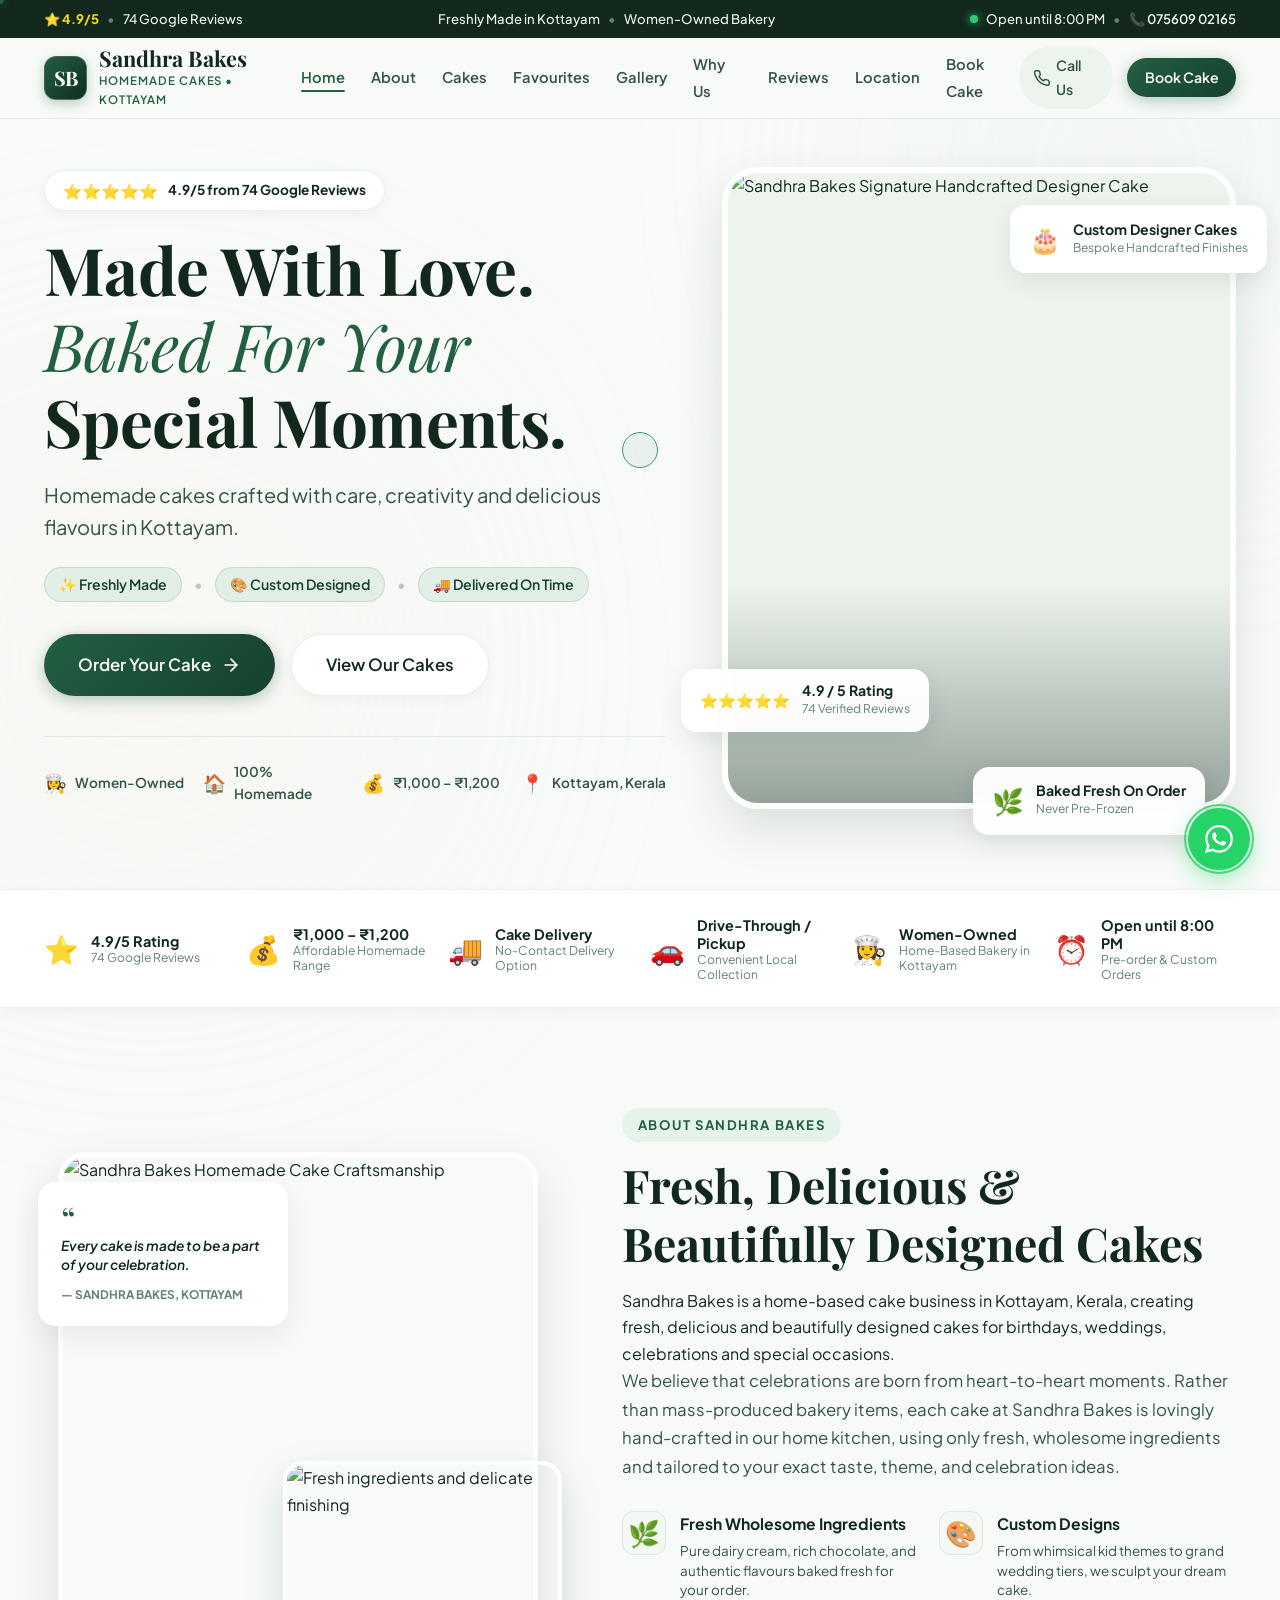
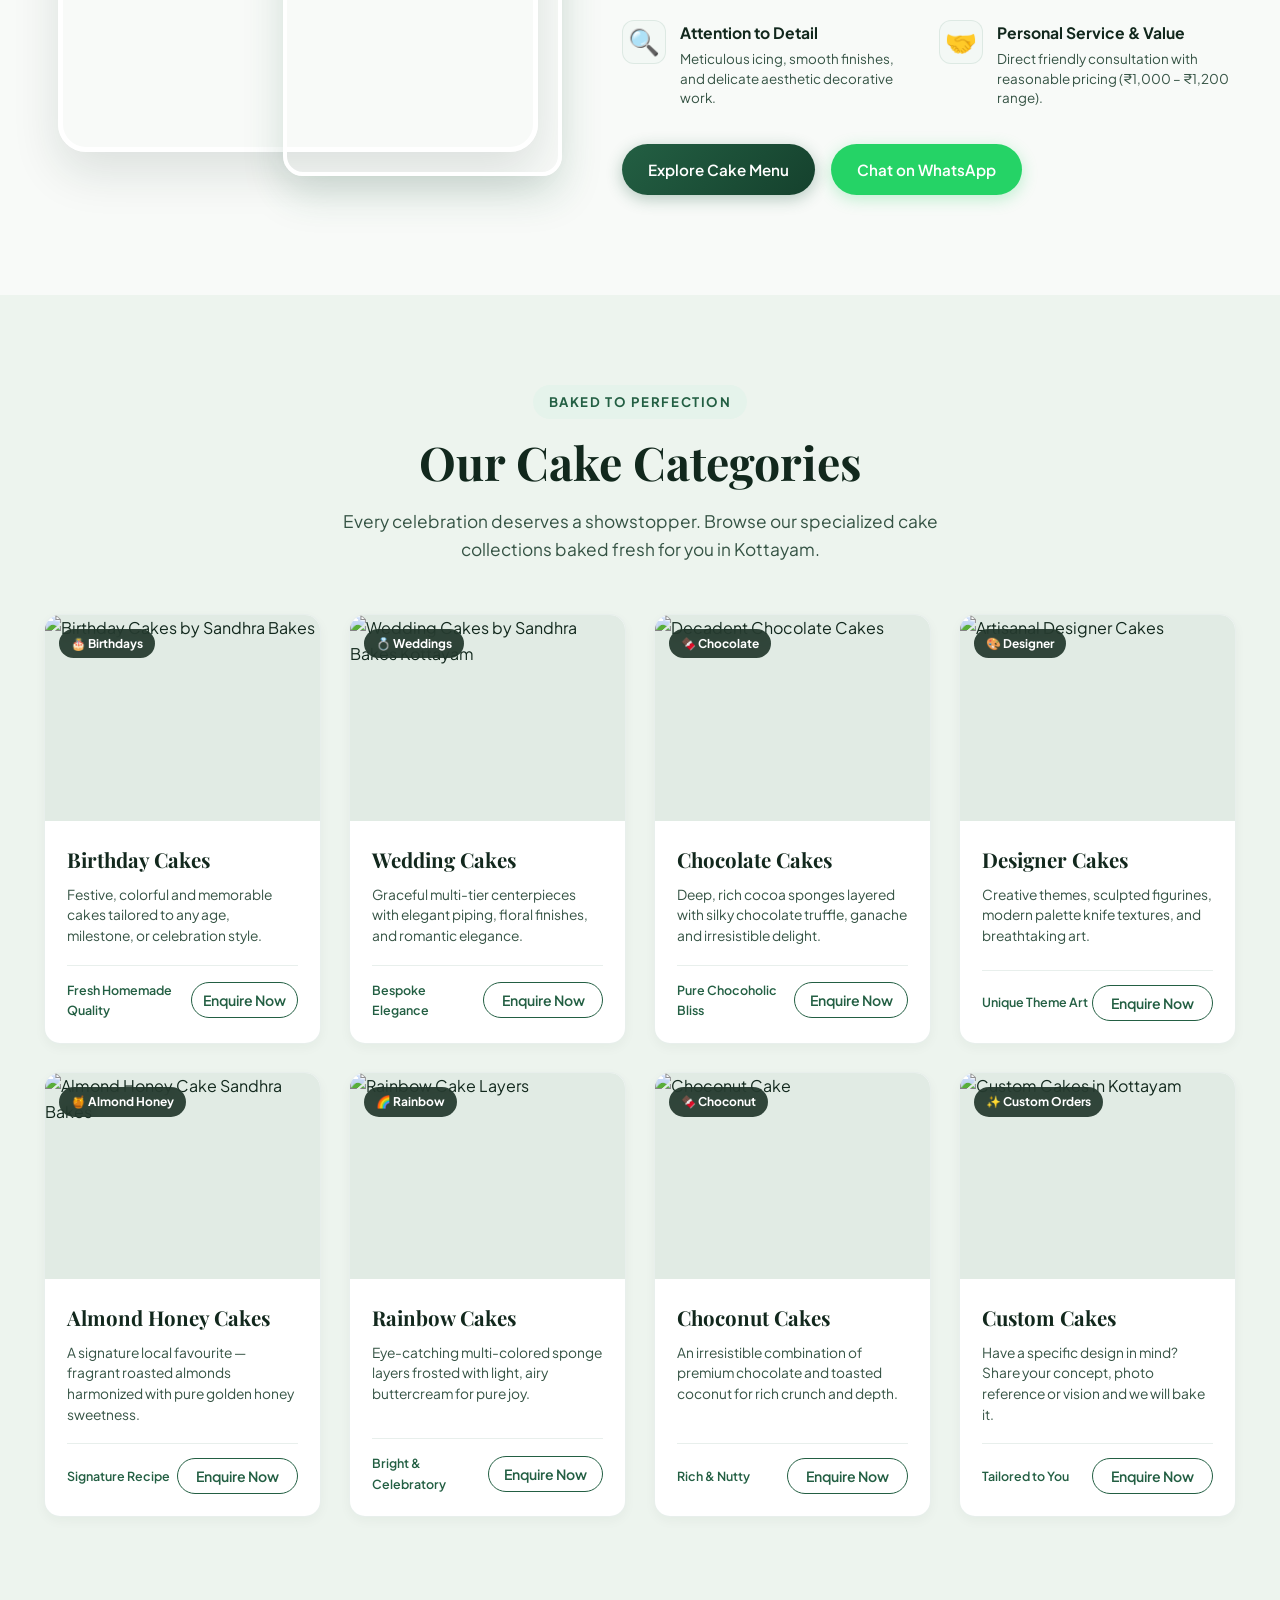
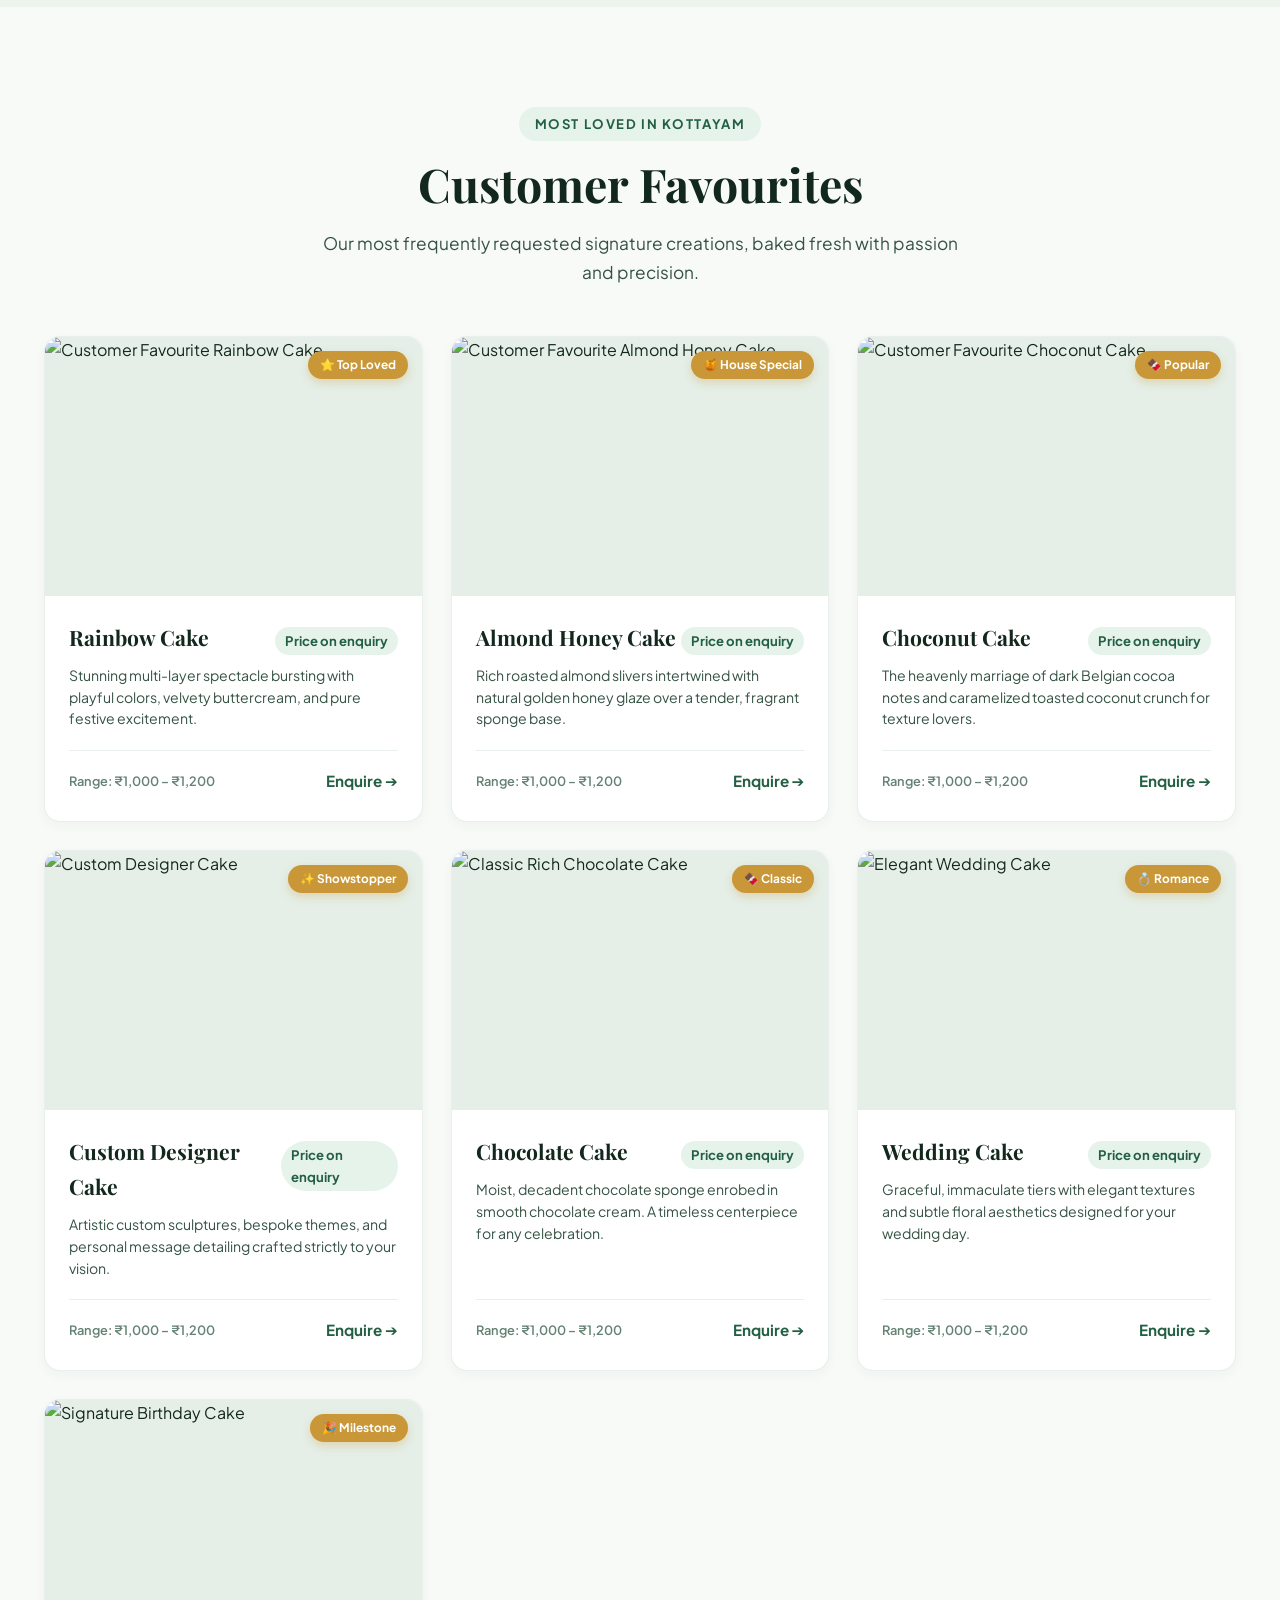
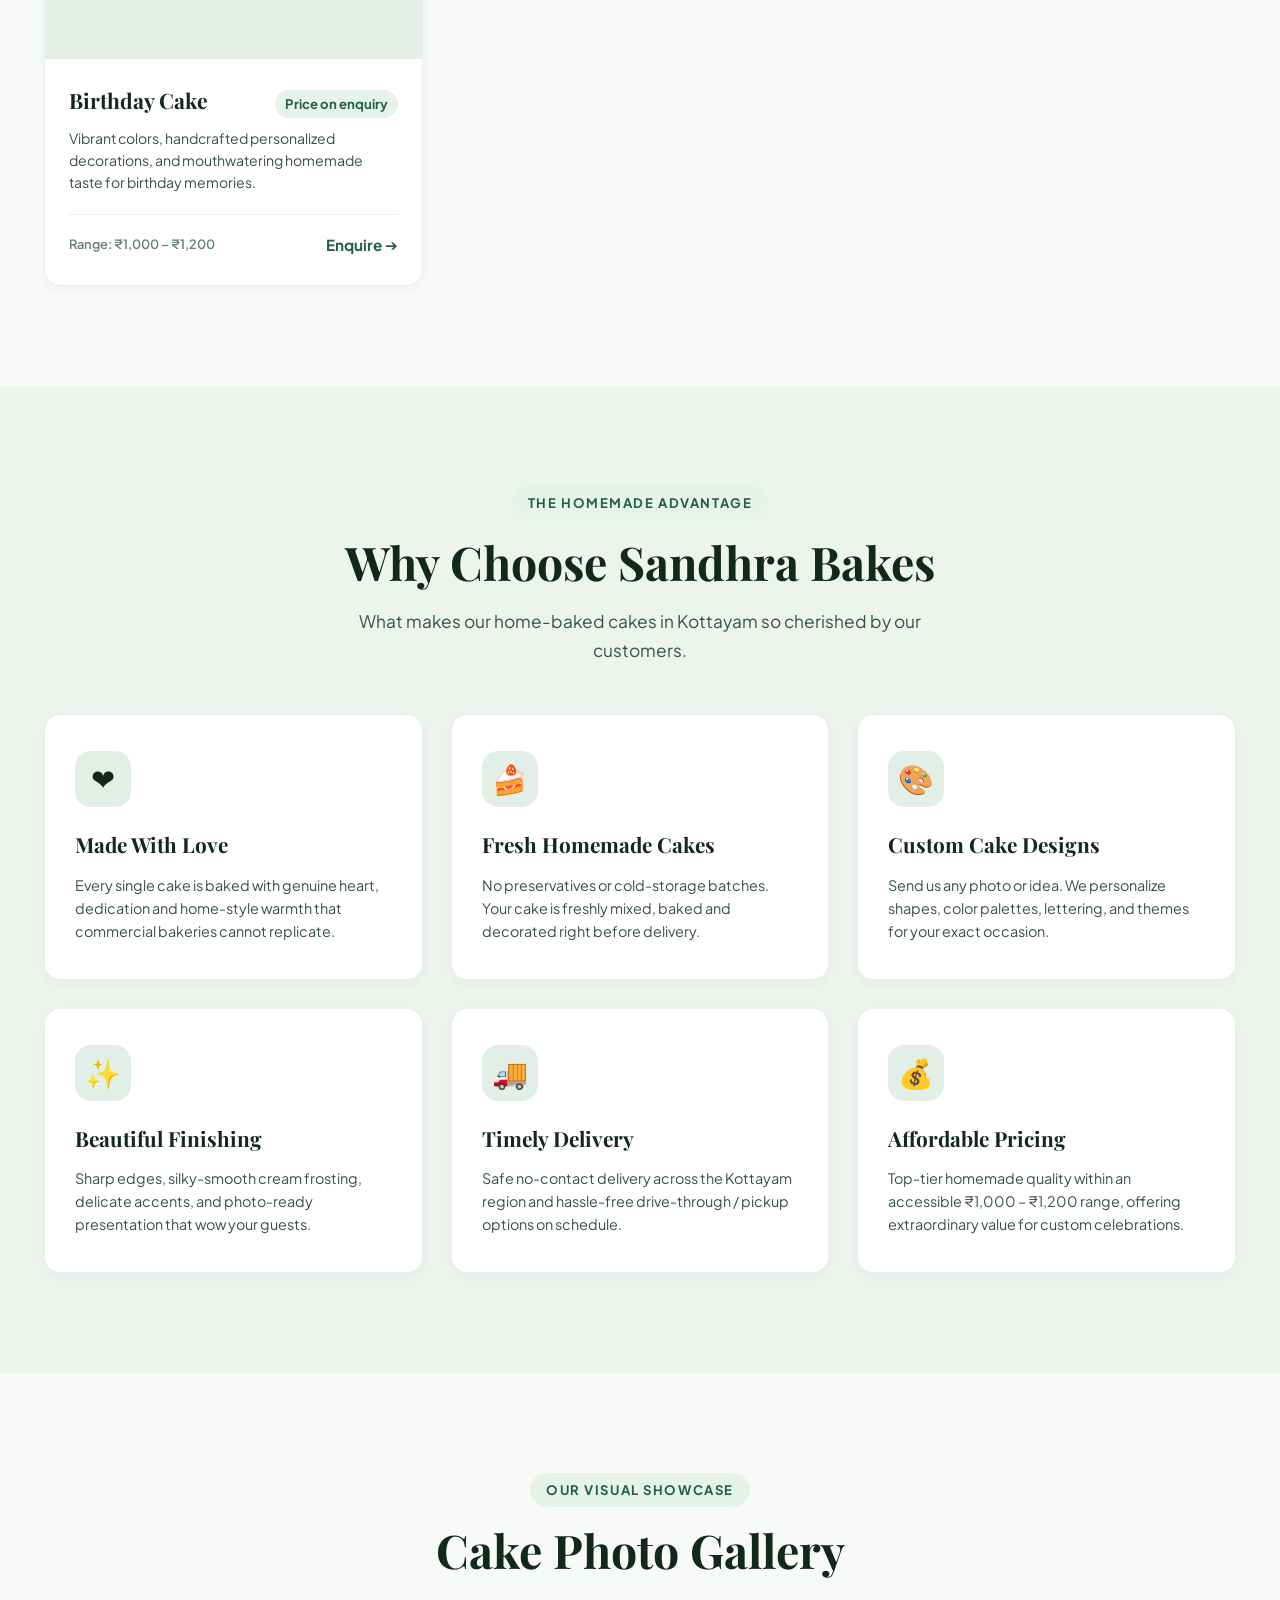
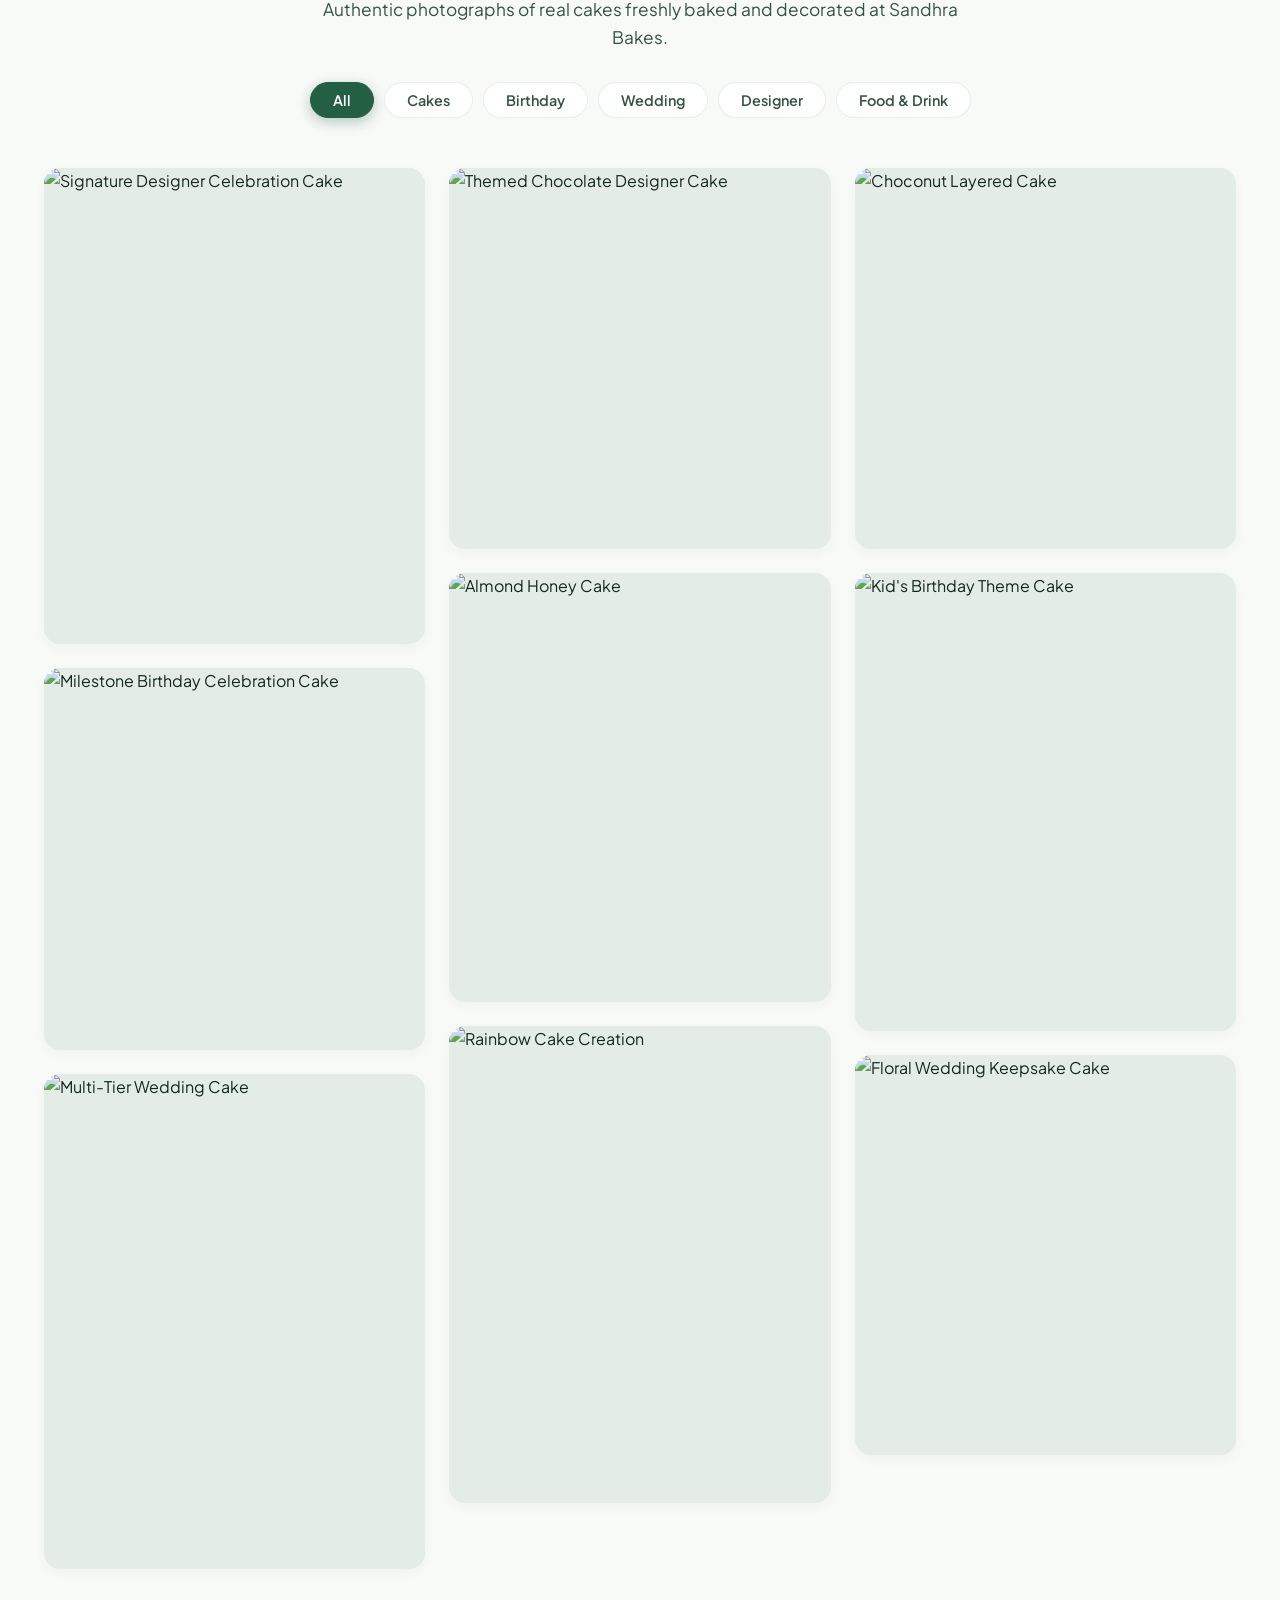
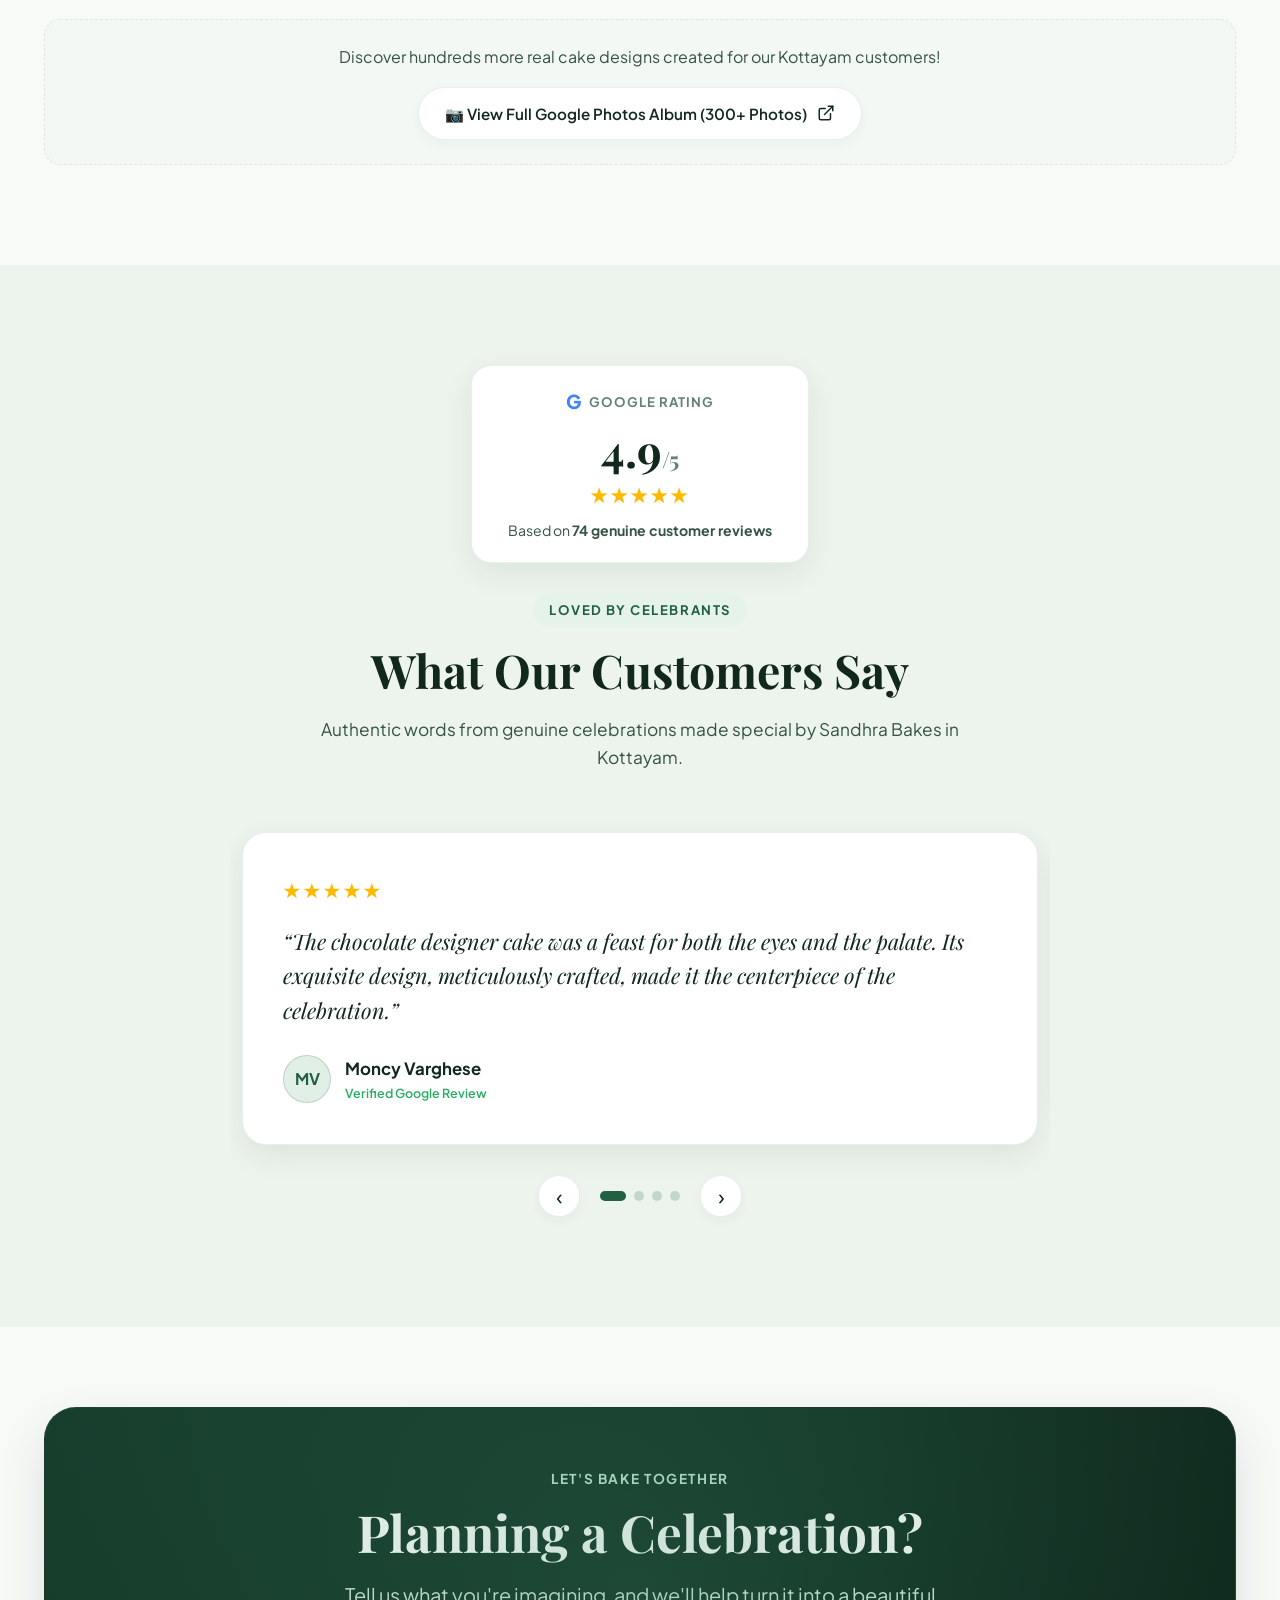
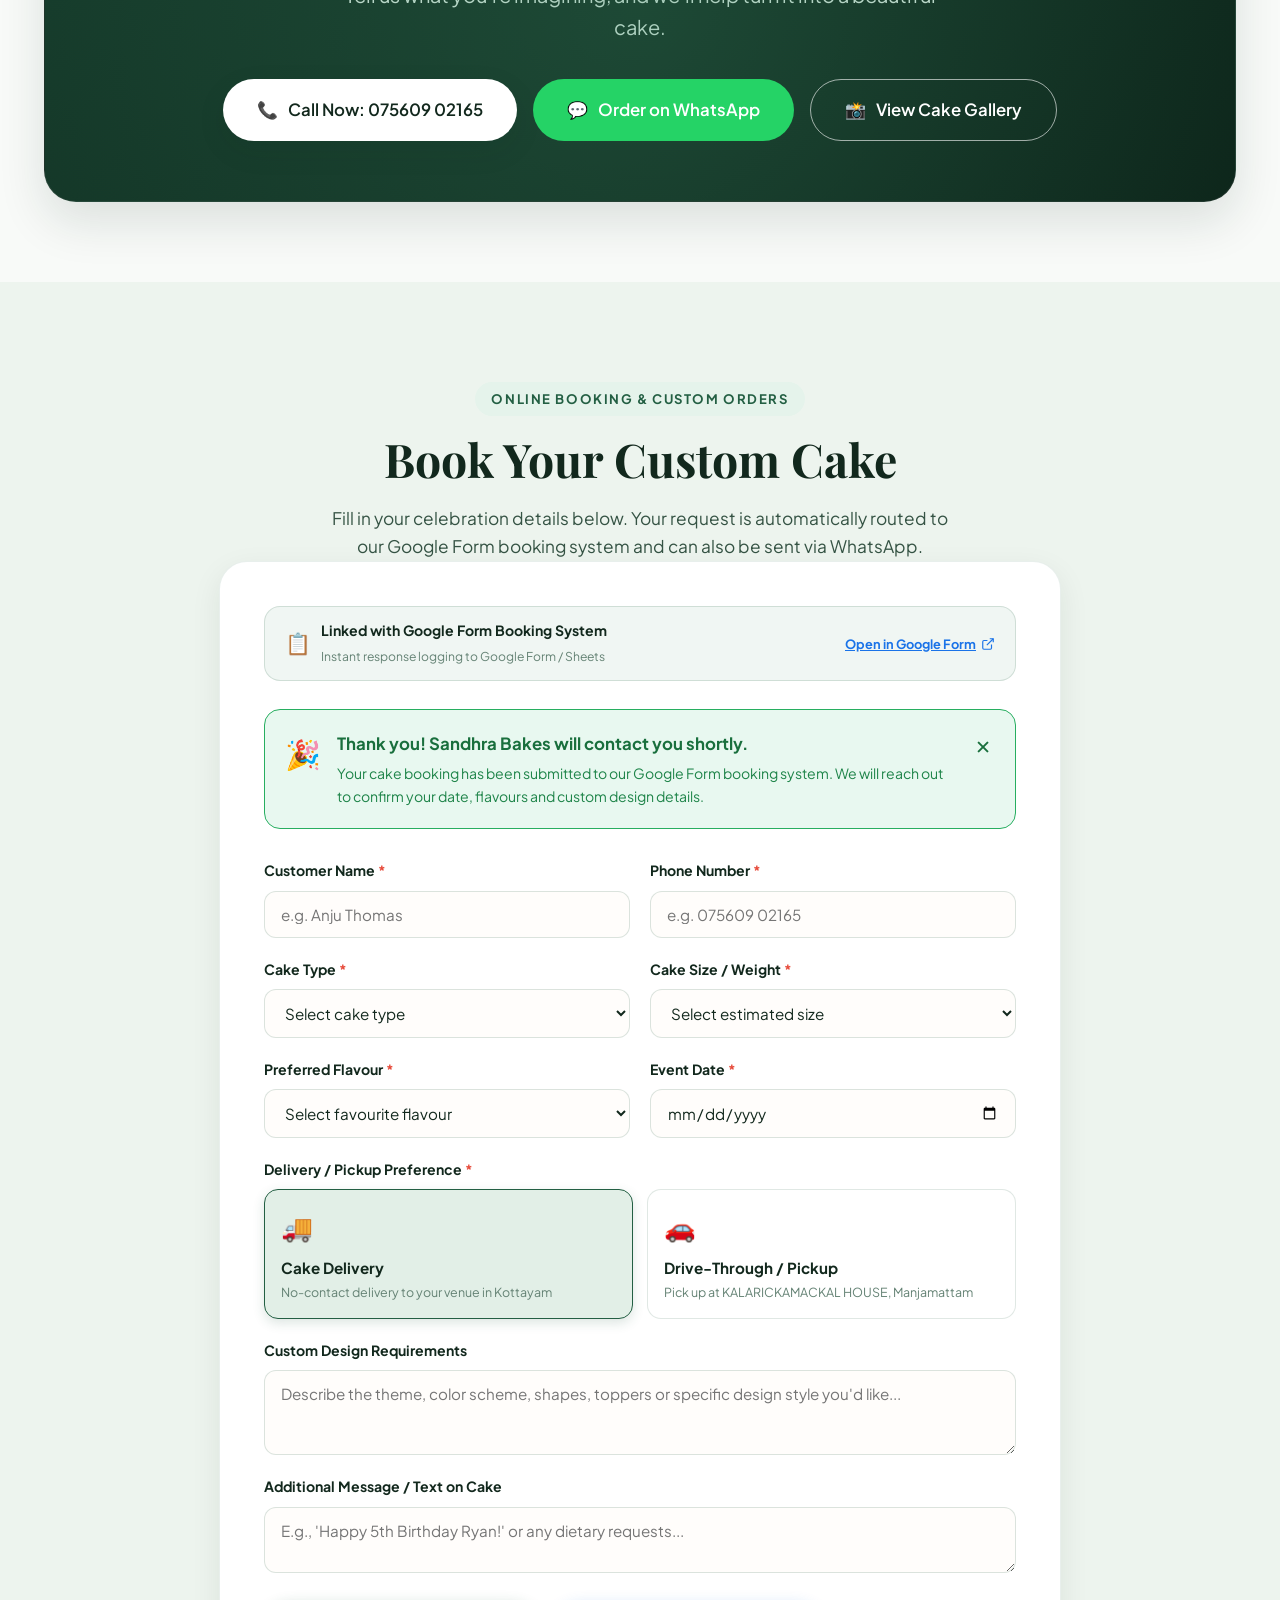
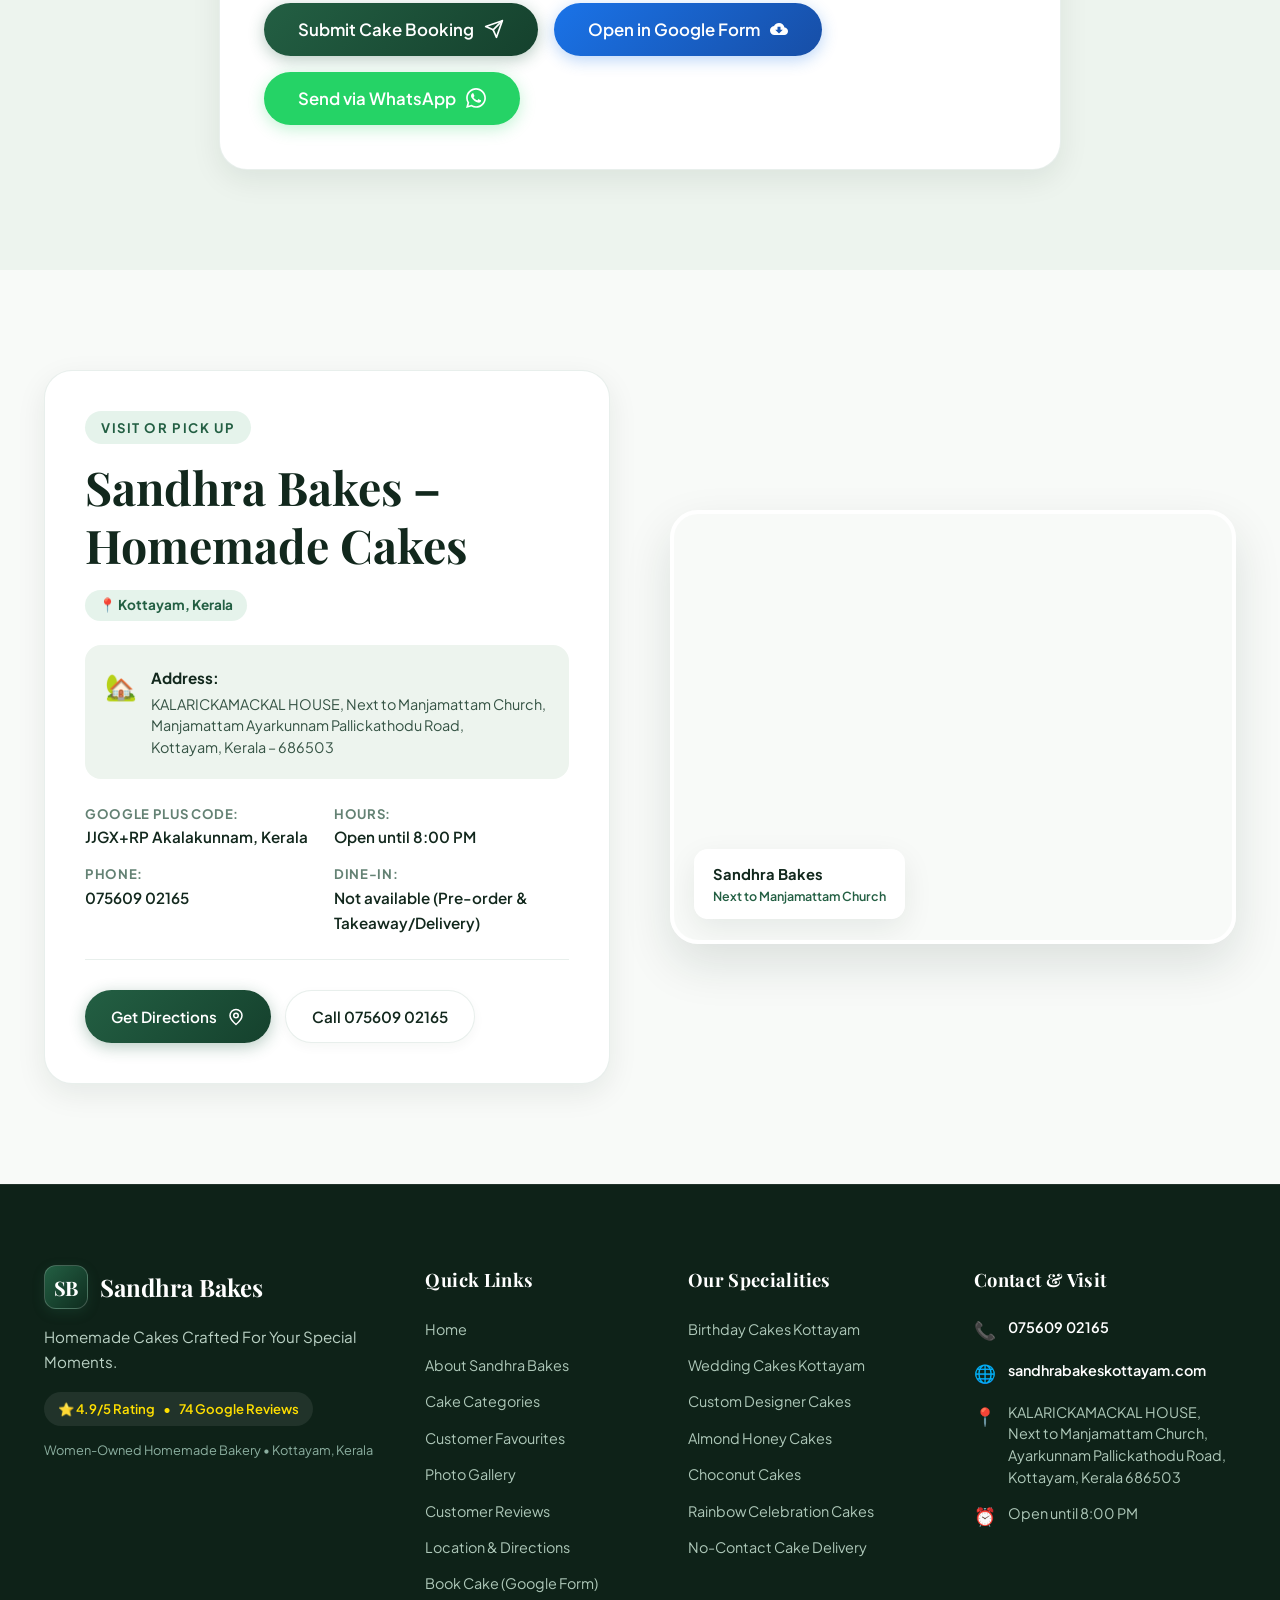
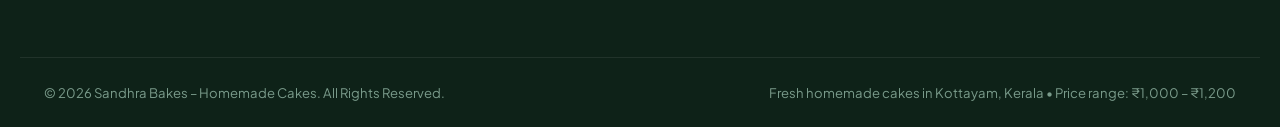
==== index.html @ d66a9bab "Add files via upload" ====
<!DOCTYPE html>
<html lang="en">
<head>
  <meta charset="UTF-8">
  <meta name="viewport" content="width=device-width, initial-scale=1.0">
  <title>Sandhra Bakes | Homemade Cakes in Kottayam</title>
  
  <!-- SEO Meta Tags -->
  <meta name="description" content="Sandhra Bakes offers fresh homemade birthday cakes, wedding cakes, designer cakes and custom cakes in Kottayam, Kerala. Beautifully crafted cakes made for your special moments.">
  <meta name="keywords" content="Homemade cakes in Kottayam, Birthday cakes Kottayam, Custom cakes Kottayam, Wedding cakes Kottayam, Designer cakes Kottayam, Sandhra Bakes, Cakes near Kottayam, Manjamattam bakery">
  <meta name="author" content="Sandhra Bakes">
  <link rel="canonical" href="https://sandhrabakeskottayam.com">
  
  <!-- Open Graph / Facebook -->
  <meta property="og:type" content="website">
  <meta property="og:url" content="https://sandhrabakeskottayam.com">
  <meta property="og:title" content="Sandhra Bakes | Homemade Cakes in Kottayam">
  <meta property="og:description" content="Freshly baked homemade cakes crafted with care, creativity and delicious flavours in Kottayam, Kerala. Rating: 4.9/5 from 74 reviews.">
  <meta property="og:image" content="https://lh3.googleusercontent.com/pw/AP1GczPmQ7cXItlsq_IG6DcsxVnK656pvbzwvKTvD00lIcrkE6Pivtur_UzTQNr4w65_505WRktUZ-ItnyXVq9TI4ApzQZ-EcpbuLc98aDN7Q7O1o4MaWz8x=w1200">

  <!-- Favicon & Fonts -->
  <link rel="preconnect" href="https://fonts.googleapis.com">
  <link rel="preconnect" href="https://fonts.gstatic.com" crossorigin>
  <link href="https://fonts.googleapis.com/css2?family=Playfair+Display:ital,wght@0,400;0,500;0,600;0,700;1,400&family=Plus+Jakarta+Sans:wght@300;400;500;600;700&display=swap" rel="stylesheet">
  
  <!-- Stylesheet -->
  <link rel="stylesheet" href="styles.css">

  <!-- Schema.org Structured Data -->
  <script type="application/ld+json">
  {
    "@context": "https://schema.org",
    "@type": "Bakery",
    "name": "Sandhra Bakes – Homemade Cakes",
    "image": "https://lh3.googleusercontent.com/pw/AP1GczPmQ7cXItlsq_IG6DcsxVnK656pvbzwvKTvD00lIcrkE6Pivtur_UzTQNr4w65_505WRktUZ-ItnyXVq9TI4ApzQZ-EcpbuLc98aDN7Q7O1o4MaWz8x=w800",
    "telephone": "07560902165",
    "url": "https://sandhrabakeskottayam.com",
    "priceRange": "₹1,000 - ₹1,200",
    "address": {
      "@type": "PostalAddress",
      "streetAddress": "KALARICKAMACKAL HOUSE, Next to Manjamattam Church, Manjamattam Ayarkunnam Pallickathodu Road",
      "addressLocality": "Kottayam",
      "addressRegion": "Kerala",
      "postalCode": "686503",
      "addressCountry": "IN"
    },
    "geo": {
      "@type": "GeoCoordinates",
      "description": "JJGX+RP Akalakunnam, Kerala"
    },
    "aggregateRating": {
      "@type": "AggregateRating",
      "ratingValue": "4.9",
      "reviewCount": "74"
    },
    "openingHoursSpecification": {
      "@type": "OpeningHoursSpecification",
      "dayOfWeek": ["Monday", "Tuesday", "Wednesday", "Thursday", "Friday", "Saturday", "Sunday"],
      "opens": "09:00",
      "closes": "20:00"
    },
    "servesCuisine": "Bakery, Custom Cakes, Homemade Cakes",
    "hasOfferCatalog": {
      "@type": "OfferCatalog",
      "name": "Sandhra Bakes Cake Collection",
      "itemListElement": [
        {"@type": "Offer", "itemOffered": {"@type": "Service", "name": "Custom Cakes"}},
        {"@type": "Offer", "itemOffered": {"@type": "Service", "name": "Birthday Cakes"}},
        {"@type": "Offer", "itemOffered": {"@type": "Service", "name": "Wedding Cakes"}},
        {"@type": "Offer", "itemOffered": {"@type": "Service", "name": "Designer Cakes"}}
      ]
    }
  }
  </script>
</head>
<body>
  <!-- Interactive Motion Cursor Animation -->
  <div class="custom-cursor" id="customCursor" aria-hidden="true">
    <div class="cursor-dot" id="cursorDot"></div>
    <div class="cursor-trail" id="cursorTrail"></div>
  </div>

  <!-- Ambient Glow Background -->
  <div class="ambient-glow glow-1" aria-hidden="true"></div>
  <div class="ambient-glow glow-2" aria-hidden="true"></div>

  <!-- Announcement Bar -->
  <div class="announcement-bar">
    <div class="container announcement-inner">
      <div class="announcement-item">
        <span class="star-rating">⭐ 4.9/5</span>
        <span class="sep">•</span>
        <span>74 Google Reviews</span>
      </div>
      <div class="announcement-item hide-mobile">
        <span>Freshly Made in Kottayam</span>
        <span class="sep">•</span>
        <span>Women-Owned Bakery</span>
      </div>
      <div class="announcement-item">
        <span class="status-dot"></span>
        <span>Open until 8:00 PM</span>
        <span class="sep">•</span>
        <a href="tel:07560902165" class="phone-link">📞 075609 02165</a>
      </div>
    </div>
  </div>

  <!-- Sticky Header & Navigation -->
  <header class="site-header" id="siteHeader">
    <div class="container nav-container">
      <a href="#hero" class="brand-logo" aria-label="Sandhra Bakes Home">
        <div class="brand-symbol">
          <span class="symbol-text">SB</span>
        </div>
        <div class="brand-text">
          <span class="brand-name">Sandhra Bakes</span>
          <span class="brand-tagline">Homemade Cakes • Kottayam</span>
        </div>
      </a>

      <!-- Desktop Navigation Links -->
      <nav class="desktop-nav" aria-label="Main Navigation">
        <ul class="nav-list">
          <li><a href="#hero" class="nav-link active">Home</a></li>
          <li><a href="#about" class="nav-link">About</a></li>
          <li><a href="#categories" class="nav-link">Cakes</a></li>
          <li><a href="#favourites" class="nav-link">Favourites</a></li>
          <li><a href="#gallery" class="nav-link">Gallery</a></li>
          <li><a href="#why-us" class="nav-link">Why Us</a></li>
          <li><a href="#reviews" class="nav-link">Reviews</a></li>
          <li><a href="#location" class="nav-link">Location</a></li>
          <li><a href="#booking" class="nav-link">Book Cake</a></li>
        </ul>
      </nav>

      <!-- Header CTAs -->
      <div class="header-actions">
        <a href="tel:07560902165" class="btn-icon-link hide-mobile" title="Call Sandhra Bakes">
          <svg width="18" height="18" viewBox="0 0 24 24" fill="none" stroke="currentColor" stroke-width="2" stroke-linecap="round" stroke-linejoin="round"><path d="M22 16.92v3a2 2 0 0 1-2.18 2 19.79 19.79 0 0 1-8.63-3.07 19.5 19.5 0 0 1-6-6 19.79 19.79 0 0 1-3.07-8.67A2 2 0 0 1 4.11 2h3a2 2 0 0 1 2 1.72 12.84 12.84 0 0 0 .7 2.81 2 2 0 0 1-.45 2.11L8.09 9.91a16 16 0 0 0 6 6l1.27-1.27a2 2 0 0 1 2.11-.45 12.84 12.84 0 0 0 2.81.7A2 2 0 0 1 22 16.92z"></path></svg>
          <span>Call Us</span>
        </a>
        <a href="#booking" class="btn btn-primary btn-sm">Book Cake</a>
        
        <!-- Hamburger Menu Button for Mobile -->
        <button class="mobile-toggle" id="mobileToggle" aria-label="Toggle Navigation Menu" aria-expanded="false">
          <span class="hamburger-line"></span>
          <span class="hamburger-line"></span>
          <span class="hamburger-line"></span>
        </button>
      </div>
    </div>

    <!-- Mobile Drawer Navigation -->
    <div class="mobile-drawer" id="mobileDrawer">
      <nav class="mobile-nav" aria-label="Mobile Navigation">
        <ul class="mobile-nav-list">
          <li><a href="#hero" class="mobile-nav-link">Home</a></li>
          <li><a href="#about" class="mobile-nav-link">About Sandhra Bakes</a></li>
          <li><a href="#categories" class="mobile-nav-link">Cake Categories</a></li>
          <li><a href="#favourites" class="mobile-nav-link">Customer Favourites</a></li>
          <li><a href="#gallery" class="mobile-nav-link">Photo Gallery</a></li>
          <li><a href="#why-us" class="mobile-nav-link">Why Choose Us</a></li>
          <li><a href="#reviews" class="mobile-nav-link">Customer Reviews (4.9⭐)</a></li>
          <li><a href="#location" class="mobile-nav-link">Find Our Bakery</a></li>
          <li><a href="#booking" class="mobile-nav-link">Book Cake (Google Form)</a></li>
        </ul>
        <div class="mobile-drawer-footer">
          <a href="tel:07560902165" class="btn btn-outline btn-block">📞 Call 075609 02165</a>
          <a href="https://wa.me/917560902165?text=Hello%20Sandhra%20Bakes,%20I%20would%20like%20to%20enquire%20about%20ordering%20a%20cake" class="btn btn-whatsapp btn-block" target="_blank" rel="noopener">💬 WhatsApp Order</a>
        </div>
      </nav>
    </div>
  </header>

  <main>
    <!-- HERO SECTION -->
    <section class="hero-section" id="hero">
      <div class="container hero-container">
        <div class="hero-content reveal">
          <div class="hero-badge">
            <span class="stars">⭐⭐⭐⭐⭐</span>
            <span class="badge-text">4.9/5 from 74 Google Reviews</span>
          </div>
          <h1 class="hero-headline">
            Made With Love.<br>
            <span class="highlight-serif">Baked For Your</span> Special Moments.
          </h1>
          <p class="hero-subheading">
            Homemade cakes crafted with care, creativity and delicious flavours in Kottayam.
          </p>
          
          <div class="hero-trust">
            <span class="trust-pill">✨ Freshly Made</span>
            <span class="trust-sep">•</span>
            <span class="trust-pill">🎨 Custom Designed</span>
            <span class="trust-sep">•</span>
            <span class="trust-pill">🚚 Delivered On Time</span>
          </div>

          <div class="hero-actions">
            <a href="#booking" class="btn btn-primary btn-lg pulse-btn">
              <span>Order Your Cake</span>
              <svg width="20" height="20" viewBox="0 0 24 24" fill="none" stroke="currentColor" stroke-width="2" stroke-linecap="round" stroke-linejoin="round"><line x1="5" y1="12" x2="19" y2="12"></line><polyline points="12 5 19 12 12 19"></polyline></svg>
            </a>
            <a href="#categories" class="btn btn-secondary btn-lg">
              <span>View Our Cakes</span>
            </a>
          </div>

          <div class="hero-business-facts">
            <div class="fact-item">
              <span class="fact-icon">👩‍🍳</span>
              <span class="fact-label">Women-Owned</span>
            </div>
            <div class="fact-item">
              <span class="fact-icon">🏠</span>
              <span class="fact-label">100% Homemade</span>
            </div>
            <div class="fact-item">
              <span class="fact-icon">💰</span>
              <span class="fact-label">₹1,000 – ₹1,200</span>
            </div>
            <div class="fact-item">
              <span class="fact-icon">📍</span>
              <span class="fact-label">Kottayam, Kerala</span>
            </div>
          </div>
        </div>

        <div class="hero-visual reveal reveal-delay-1">
          <div class="hero-card-wrapper">
            <div class="hero-img-frame float-animation">
              <img src="https://lh3.googleusercontent.com/pw/AP1GczPmQ7cXItlsq_IG6DcsxVnK656pvbzwvKTvD00lIcrkE6Pivtur_UzTQNr4w65_505WRktUZ-ItnyXVq9TI4ApzQZ-EcpbuLc98aDN7Q7O1o4MaWz8x=w1000" alt="Sandhra Bakes Signature Handcrafted Designer Cake" class="hero-img" width="550" height="600" loading="eager" fetchpriority="high">
              <div class="hero-img-overlay"></div>
            </div>
            
            <!-- Floating Decorative Badges -->
            <div class="floating-badge badge-top-right float-slow">
              <span class="fb-icon">🎂</span>
              <div class="fb-text">
                <strong>Custom Designer Cakes</strong>
                <span>Bespoke Handcrafted Finishes</span>
              </div>
            </div>

            <div class="floating-badge badge-bottom-left float-reverse">
              <div class="fb-stars">⭐⭐⭐⭐⭐</div>
              <div class="fb-text">
                <strong>4.9 / 5 Rating</strong>
                <span>74 Verified Reviews</span>
              </div>
            </div>

            <div class="floating-badge badge-bottom-right float-slow-2">
              <span class="fb-icon">🌿</span>
              <div class="fb-text">
                <strong>Baked Fresh On Order</strong>
                <span>Never Pre-Frozen</span>
              </div>
            </div>
          </div>
        </div>
      </div>
    </section>

    <!-- BUSINESS HIGHLIGHT STRIP -->
    <section class="highlight-strip" aria-label="Business Services and Highlights">
      <div class="container strip-grid">
        <div class="strip-item">
          <span class="strip-icon">⭐</span>
          <div class="strip-text">
            <strong>4.9/5 Rating</strong>
            <span>74 Google Reviews</span>
          </div>
        </div>
        <div class="strip-item">
          <span class="strip-icon">💰</span>
          <div class="strip-text">
            <strong>₹1,000 – ₹1,200</strong>
            <span>Affordable Homemade Range</span>
          </div>
        </div>
        <div class="strip-item">
          <span class="strip-icon">🚚</span>
          <div class="strip-text">
            <strong>Cake Delivery</strong>
            <span>No-Contact Delivery Option</span>
          </div>
        </div>
        <div class="strip-item">
          <span class="strip-icon">🚗</span>
          <div class="strip-text">
            <strong>Drive-Through / Pickup</strong>
            <span>Convenient Local Collection</span>
          </div>
        </div>
        <div class="strip-item">
          <span class="strip-icon">👩‍🍳</span>
          <div class="strip-text">
            <strong>Women-Owned</strong>
            <span>Home-Based Bakery in Kottayam</span>
          </div>
        </div>
        <div class="strip-item">
          <span class="strip-icon">⏰</span>
          <div class="strip-text">
            <strong>Open until 8:00 PM</strong>
            <span>Pre-order & Custom Orders</span>
          </div>
        </div>
      </div>
    </section>

    <!-- ABOUT SECTION -->
    <section class="about-section" id="about">
      <div class="container about-container">
        <div class="about-visual reveal">
          <div class="about-img-stack">
            <div class="about-img-main">
              <img src="https://lh3.googleusercontent.com/pw/AP1GczN4g7xll9cxahiAFbmLt2BLzoPa3JI0vrdhdYehjfmaUcewbpoZKl5K_FG7qhiE_4SZG6PFrhzy7ROhCUGMnRyRGPzpgA48kxr3-VXYALgyiRAHg1-3=w800" alt="Sandhra Bakes Homemade Cake Craftsmanship" loading="lazy" width="480" height="560">
            </div>
            <div class="about-img-sub float-subtle">
              <img src="https://lh3.googleusercontent.com/pw/AP1GczMKrzC96GxIADQUSxltT-iRyZeQ_enxneBaECCQ4cOOF6ZbZdfFBrROSMaEpFttswBhgURKw904vPlsQ-BCFY2KiioUVZdRGTPBamiClQgpqB4cGtcx=w600" alt="Fresh ingredients and delicate finishing" loading="lazy" width="300" height="340">
            </div>
            <div class="experience-card">
              <span class="exp-quote">“</span>
              <p>Every cake is made to be a part of your celebration.</p>
              <span class="exp-author">— Sandhra Bakes, Kottayam</span>
            </div>
          </div>
        </div>

        <div class="about-content reveal reveal-delay-1">
          <div class="section-tag">About Sandhra Bakes</div>
          <h2 class="section-title">Fresh, Delicious & Beautifully Designed Cakes</h2>
          <p class="section-lead">
            Sandhra Bakes is a home-based cake business in Kottayam, Kerala, creating fresh, delicious and beautifully designed cakes for birthdays, weddings, celebrations and special occasions.
          </p>
          <p class="about-description">
            We believe that celebrations are born from heart-to-heart moments. Rather than mass-produced bakery items, each cake at Sandhra Bakes is lovingly hand-crafted in our home kitchen, using only fresh, wholesome ingredients and tailored to your exact taste, theme, and celebration ideas.
          </p>

          <div class="about-pillars">
            <div class="pillar-item">
              <div class="pillar-icon">🌿</div>
              <div class="pillar-content">
                <h3>Fresh Wholesome Ingredients</h3>
                <p>Pure dairy cream, rich chocolate, and authentic flavours baked fresh for your order.</p>
              </div>
            </div>
            <div class="pillar-item">
              <div class="pillar-icon">🎨</div>
              <div class="pillar-content">
                <h3>Custom Designs</h3>
                <p>From whimsical kid themes to grand wedding tiers, we sculpt your dream cake.</p>
              </div>
            </div>
            <div class="pillar-item">
              <div class="pillar-icon">🔍</div>
              <div class="pillar-content">
                <h3>Attention to Detail</h3>
                <p>Meticulous icing, smooth finishes, and delicate aesthetic decorative work.</p>
              </div>
            </div>
            <div class="pillar-item">
              <div class="pillar-icon">🤝</div>
              <div class="pillar-content">
                <h3>Personal Service & Value</h3>
                <p>Direct friendly consultation with reasonable pricing (₹1,000 – ₹1,200 range).</p>
              </div>
            </div>
          </div>

          <div class="about-actions">
            <a href="#categories" class="btn btn-primary">Explore Cake Menu</a>
            <a href="https://wa.me/917560902165?text=Hello%20Sandhra%20Bakes,%20I'd%20love%20to%20know%20more%20about%20your%20custom%20cakes!" class="btn btn-whatsapp" target="_blank" rel="noopener">
              <span>Chat on WhatsApp</span>
            </a>
          </div>
        </div>
      </div>
    </section>

    <!-- CAKE CATEGORIES SECTION -->
    <section class="categories-section" id="categories">
      <div class="container">
        <div class="section-header text-center reveal">
          <div class="section-tag">Baked To Perfection</div>
          <h2 class="section-title">Our Cake Categories</h2>
          <p class="section-subtitle">
            Every celebration deserves a showstopper. Browse our specialized cake collections baked fresh for you in Kottayam.
          </p>
        </div>

        <div class="categories-grid">
          <!-- 1. Birthday Cakes -->
          <article class="category-card reveal">
            <div class="category-img-box">
              <img src="https://lh3.googleusercontent.com/pw/AP1GczPzBgO4Nv-b2TDVNupBfgcd2twmycdUzqHttVST4nnkTAPzJYlYhfTvTNYVkv7U3aHlSpJgywpVvEjIL1INr22-Ek4Y3grdEyTtmfuk8YTl3Mckj2dz=w700" alt="Birthday Cakes by Sandhra Bakes" loading="lazy" width="400" height="320">
              <span class="category-badge">🎂 Birthdays</span>
            </div>
            <div class="category-info">
              <h3 class="category-name">Birthday Cakes</h3>
              <p class="category-desc">Festive, colorful and memorable cakes tailored to any age, milestone, or celebration style.</p>
              <div class="card-footer">
                <span class="price-hint">Fresh Homemade Quality</span>
                <button class="btn btn-outline btn-sm enquire-card-btn" data-cake="Birthday Cakes">Enquire Now</button>
              </div>
            </div>
          </article>

          <!-- 2. Wedding Cakes -->
          <article class="category-card reveal reveal-delay-1">
            <div class="category-img-box">
              <img src="https://lh3.googleusercontent.com/pw/AP1GczNTGYeV62pIHW-qqXEUGeYjZac5keHGz-6hRD1uztN8P-zCXCxHRXZNnL9bq4AEXDM2udSlz9wg0zF3cLVwhcfUiikGl9u0w6KzbzWgxBQ_3aaAbPSu=w700" alt="Wedding Cakes by Sandhra Bakes Kottayam" loading="lazy" width="400" height="320">
              <span class="category-badge">💍 Weddings</span>
            </div>
            <div class="category-info">
              <h3 class="category-name">Wedding Cakes</h3>
              <p class="category-desc">Graceful multi-tier centerpieces with elegant piping, floral finishes, and romantic elegance.</p>
              <div class="card-footer">
                <span class="price-hint">Bespoke Elegance</span>
                <button class="btn btn-outline btn-sm enquire-card-btn" data-cake="Wedding Cakes">Enquire Now</button>
              </div>
            </div>
          </article>

          <!-- 3. Chocolate Cakes -->
          <article class="category-card reveal reveal-delay-2">
            <div class="category-img-box">
              <img src="https://lh3.googleusercontent.com/pw/AP1GczM1M358VJU3rxHsJa0EAUCoPSI5Pxu4WRBAi6rZ-V0FPo9INnRimQi6ib1CXxgMl2YaKnH458qMm8ARhKP0vapavmCsupc-ShpasSH-k0RJOIEl1Pg3=w700" alt="Decadent Chocolate Cakes" loading="lazy" width="400" height="320">
              <span class="category-badge">🍫 Chocolate</span>
            </div>
            <div class="category-info">
              <h3 class="category-name">Chocolate Cakes</h3>
              <p class="category-desc">Deep, rich cocoa sponges layered with silky chocolate truffle, ganache and irresistible delight.</p>
              <div class="card-footer">
                <span class="price-hint">Pure Chocoholic Bliss</span>
                <button class="btn btn-outline btn-sm enquire-card-btn" data-cake="Chocolate Cakes">Enquire Now</button>
              </div>
            </div>
          </article>

          <!-- 4. Designer Cakes -->
          <article class="category-card reveal reveal-delay-3">
            <div class="category-img-box">
              <img src="https://lh3.googleusercontent.com/pw/AP1GczM8hiyYCkZQ08JOuVYXqtIbFM_lZxzj5nZBt7rnf84fHgKmQHgWqZaF8BIZ70qjMMiCB-HJbYO4WQrlNbqwEs89i3oDmwcpKy2D50mg-n0LFnc4WGeR=w700" alt="Artisanal Designer Cakes" loading="lazy" width="400" height="320">
              <span class="category-badge">🎨 Designer</span>
            </div>
            <div class="category-info">
              <h3 class="category-name">Designer Cakes</h3>
              <p class="category-desc">Creative themes, sculpted figurines, modern palette knife textures, and breathtaking art.</p>
              <div class="card-footer">
                <span class="price-hint">Unique Theme Art</span>
                <button class="btn btn-outline btn-sm enquire-card-btn" data-cake="Designer Cakes">Enquire Now</button>
              </div>
            </div>
          </article>

          <!-- 5. Almond Honey Cakes -->
          <article class="category-card reveal">
            <div class="category-img-box">
              <img src="https://lh3.googleusercontent.com/pw/AP1GczM6b2SwpE_B6w3jwYNBuwTWn9PXzdTl0-WZF1IZFhr7rNTWIsTgvxCQS9OVDPWYRZEFATuDX-WBMwtdL2FKMT_nvbbNIAon-ymshdwhxjBDx8McnztL=w700" alt="Almond Honey Cake Sandhra Bakes" loading="lazy" width="400" height="320">
              <span class="category-badge">🍯 Almond Honey</span>
            </div>
            <div class="category-info">
              <h3 class="category-name">Almond Honey Cakes</h3>
              <p class="category-desc">A signature local favourite — fragrant roasted almonds harmonized with pure golden honey sweetness.</p>
              <div class="card-footer">
                <span class="price-hint">Signature Recipe</span>
                <button class="btn btn-outline btn-sm enquire-card-btn" data-cake="Almond Honey Cakes">Enquire Now</button>
              </div>
            </div>
          </article>

          <!-- 6. Rainbow Cakes -->
          <article class="category-card reveal reveal-delay-1">
            <div class="category-img-box">
              <img src="https://lh3.googleusercontent.com/pw/AP1GczM1VRhrBAD7ooEP-3N1kWnZ9oKAtAiPwGwjrX6wesp5JQ5_2g2MS26P_QQOZlFCGwHHU12bHC-ULAb6GdkCvzvJ00MrTqIYKmNg8ba728ZOm9TDYlu1=w700" alt="Rainbow Cake Layers" loading="lazy" width="400" height="320">
              <span class="category-badge">🌈 Rainbow</span>
            </div>
            <div class="category-info">
              <h3 class="category-name">Rainbow Cakes</h3>
              <p class="category-desc">Eye-catching multi-colored sponge layers frosted with light, airy buttercream for pure joy.</p>
              <div class="card-footer">
                <span class="price-hint">Bright & Celebratory</span>
                <button class="btn btn-outline btn-sm enquire-card-btn" data-cake="Rainbow Cakes">Enquire Now</button>
              </div>
            </div>
          </article>

          <!-- 7. Choconut Cakes -->
          <article class="category-card reveal reveal-delay-2">
            <div class="category-img-box">
              <img src="https://lh3.googleusercontent.com/pw/AP1GczM8zT-GOs-M-3giMmlubFmiiQ9x5OhfKl4B6AUjmvfV1XyvZc1kBFm-hSz5w3ip8f-nh7ZJLUO3dqwGDj1OCmcwuVcCdnDL37ORFSd7Oexxc9kivZdr=w700" alt="Choconut Cake" loading="lazy" width="400" height="320">
              <span class="category-badge">🍫 Choconut</span>
            </div>
            <div class="category-info">
              <h3 class="category-name">Choconut Cakes</h3>
              <p class="category-desc">An irresistible combination of premium chocolate and toasted coconut for rich crunch and depth.</p>
              <div class="card-footer">
                <span class="price-hint">Rich & Nutty</span>
                <button class="btn btn-outline btn-sm enquire-card-btn" data-cake="Choconut Cakes">Enquire Now</button>
              </div>
            </div>
          </article>

          <!-- 8. Custom Cakes -->
          <article class="category-card reveal reveal-delay-3">
            <div class="category-img-box">
              <img src="https://lh3.googleusercontent.com/pw/AP1GczMC48PTtk8HiGUBAFUClUTi6yE2v30iRd93c_fsn_2nZLFYtDXb4QH5S_hW8svFmI4j3T0xWB-KslD3aO33S_wJ5D_5BfXnbOgDjDA-n5iPC-XsDT3V=w700" alt="Custom Cakes in Kottayam" loading="lazy" width="400" height="320">
              <span class="category-badge">✨ Custom Orders</span>
            </div>
            <div class="category-info">
              <h3 class="category-name">Custom Cakes</h3>
              <p class="category-desc">Have a specific design in mind? Share your concept, photo reference or vision and we will bake it.</p>
              <div class="card-footer">
                <span class="price-hint">Tailored to You</span>
                <button class="btn btn-outline btn-sm enquire-card-btn" data-cake="Custom Cakes">Enquire Now</button>
              </div>
            </div>
          </article>
        </div>
      </div>
    </section>

    <!-- SIGNATURE CAKES / CUSTOMER FAVOURITES -->
    <section class="favourites-section" id="favourites">
      <div class="container">
        <div class="section-header text-center reveal">
          <div class="section-tag">Most Loved In Kottayam</div>
          <h2 class="section-title">Customer Favourites</h2>
          <p class="section-subtitle">
            Our most frequently requested signature creations, baked fresh with passion and precision.
          </p>
        </div>

        <div class="favourites-grid">
          <!-- 1. Rainbow Cake -->
          <div class="fav-card reveal">
            <div class="fav-image">
              <img src="https://lh3.googleusercontent.com/pw/AP1GczM1VRhrBAD7ooEP-3N1kWnZ9oKAtAiPwGwjrX6wesp5JQ5_2g2MS26P_QQOZlFCGwHHU12bHC-ULAb6GdkCvzvJ00MrTqIYKmNg8ba728ZOm9TDYlu1=w700" alt="Customer Favourite Rainbow Cake" loading="lazy" width="380" height="300">
              <span class="fav-tag">⭐ Top Loved</span>
            </div>
            <div class="fav-body">
              <div class="fav-header">
                <h3>Rainbow Cake</h3>
                <span class="fav-price">Price on enquiry</span>
              </div>
              <p>Stunning multi-layer spectacle bursting with playful colors, velvety buttercream, and pure festive excitement.</p>
              <div class="fav-actions">
                <span class="fav-price-range">Range: ₹1,000 – ₹1,200</span>
                <button class="btn btn-text enquire-card-btn" data-cake="Rainbow Cake">Enquire ➔</button>
              </div>
            </div>
          </div>

          <!-- 2. Almond Honey Cake -->
          <div class="fav-card reveal reveal-delay-1">
            <div class="fav-image">
              <img src="https://lh3.googleusercontent.com/pw/AP1GczM6b2SwpE_B6w3jwYNBuwTWn9PXzdTl0-WZF1IZFhr7rNTWIsTgvxCQS9OVDPWYRZEFATuDX-WBMwtdL2FKMT_nvbbNIAon-ymshdwhxjBDx8McnztL=w700" alt="Customer Favourite Almond Honey Cake" loading="lazy" width="380" height="300">
              <span class="fav-tag">🍯 House Special</span>
            </div>
            <div class="fav-body">
              <div class="fav-header">
                <h3>Almond Honey Cake</h3>
                <span class="fav-price">Price on enquiry</span>
              </div>
              <p>Rich roasted almond slivers intertwined with natural golden honey glaze over a tender, fragrant sponge base.</p>
              <div class="fav-actions">
                <span class="fav-price-range">Range: ₹1,000 – ₹1,200</span>
                <button class="btn btn-text enquire-card-btn" data-cake="Almond Honey Cake">Enquire ➔</button>
              </div>
            </div>
          </div>

          <!-- 3. Choconut Cake -->
          <div class="fav-card reveal reveal-delay-2">
            <div class="fav-image">
              <img src="https://lh3.googleusercontent.com/pw/AP1GczM8zT-GOs-M-3giMmlubFmiiQ9x5OhfKl4B6AUjmvfV1XyvZc1kBFm-hSz5w3ip8f-nh7ZJLUO3dqwGDj1OCmcwuVcCdnDL37ORFSd7Oexxc9kivZdr=w700" alt="Customer Favourite Choconut Cake" loading="lazy" width="380" height="300">
              <span class="fav-tag">🍫 Popular</span>
            </div>
            <div class="fav-body">
              <div class="fav-header">
                <h3>Choconut Cake</h3>
                <span class="fav-price">Price on enquiry</span>
              </div>
              <p>The heavenly marriage of dark Belgian cocoa notes and caramelized toasted coconut crunch for texture lovers.</p>
              <div class="fav-actions">
                <span class="fav-price-range">Range: ₹1,000 – ₹1,200</span>
                <button class="btn btn-text enquire-card-btn" data-cake="Choconut Cake">Enquire ➔</button>
              </div>
            </div>
          </div>

          <!-- 4. Custom Designer Cake -->
          <div class="fav-card reveal">
            <div class="fav-image">
              <img src="https://lh3.googleusercontent.com/pw/AP1GczM8hiyYCkZQ08JOuVYXqtIbFM_lZxzj5nZBt7rnf84fHgKmQHgWqZaF8BIZ70qjMMiCB-HJbYO4WQrlNbqwEs89i3oDmwcpKy2D50mg-n0LFnc4WGeR=w700" alt="Custom Designer Cake" loading="lazy" width="380" height="300">
              <span class="fav-tag">✨ Showstopper</span>
            </div>
            <div class="fav-body">
              <div class="fav-header">
                <h3>Custom Designer Cake</h3>
                <span class="fav-price">Price on enquiry</span>
              </div>
              <p>Artistic custom sculptures, bespoke themes, and personal message detailing crafted strictly to your vision.</p>
              <div class="fav-actions">
                <span class="fav-price-range">Range: ₹1,000 – ₹1,200</span>
                <button class="btn btn-text enquire-card-btn" data-cake="Custom Designer Cake">Enquire ➔</button>
              </div>
            </div>
          </div>

          <!-- 5. Chocolate Cake -->
          <div class="fav-card reveal reveal-delay-1">
            <div class="fav-image">
              <img src="https://lh3.googleusercontent.com/pw/AP1GczM1M358VJU3rxHsJa0EAUCoPSI5Pxu4WRBAi6rZ-V0FPo9INnRimQi6ib1CXxgMl2YaKnH458qMm8ARhKP0vapavmCsupc-ShpasSH-k0RJOIEl1Pg3=w700" alt="Classic Rich Chocolate Cake" loading="lazy" width="380" height="300">
              <span class="fav-tag">🍫 Classic</span>
            </div>
            <div class="fav-body">
              <div class="fav-header">
                <h3>Chocolate Cake</h3>
                <span class="fav-price">Price on enquiry</span>
              </div>
              <p>Moist, decadent chocolate sponge enrobed in smooth chocolate cream. A timeless centerpiece for any celebration.</p>
              <div class="fav-actions">
                <span class="fav-price-range">Range: ₹1,000 – ₹1,200</span>
                <button class="btn btn-text enquire-card-btn" data-cake="Chocolate Cake">Enquire ➔</button>
              </div>
            </div>
          </div>

          <!-- 6. Wedding Cake -->
          <div class="fav-card reveal reveal-delay-2">
            <div class="fav-image">
              <img src="https://lh3.googleusercontent.com/pw/AP1GczNTGYeV62pIHW-qqXEUGeYjZac5keHGz-6hRD1uztN8P-zCXCxHRXZNnL9bq4AEXDM2udSlz9wg0zF3cLVwhcfUiikGl9u0w6KzbzWgxBQ_3aaAbPSu=w700" alt="Elegant Wedding Cake" loading="lazy" width="380" height="300">
              <span class="fav-tag">💍 Romance</span>
            </div>
            <div class="fav-body">
              <div class="fav-header">
                <h3>Wedding Cake</h3>
                <span class="fav-price">Price on enquiry</span>
              </div>
              <p>Graceful, immaculate tiers with elegant textures and subtle floral aesthetics designed for your wedding day.</p>
              <div class="fav-actions">
                <span class="fav-price-range">Range: ₹1,000 – ₹1,200</span>
                <button class="btn btn-text enquire-card-btn" data-cake="Wedding Cake">Enquire ➔</button>
              </div>
            </div>
          </div>

          <!-- 7. Birthday Cake -->
          <div class="fav-card reveal">
            <div class="fav-image">
              <img src="https://lh3.googleusercontent.com/pw/AP1GczPzBgO4Nv-b2TDVNupBfgcd2twmycdUzqHttVST4nnkTAPzJYlYhfTvTNYVkv7U3aHlSpJgywpVvEjIL1INr22-Ek4Y3grdEyTtmfuk8YTl3Mckj2dz=w700" alt="Signature Birthday Cake" loading="lazy" width="380" height="300">
              <span class="fav-tag">🎉 Milestone</span>
            </div>
            <div class="fav-body">
              <div class="fav-header">
                <h3>Birthday Cake</h3>
                <span class="fav-price">Price on enquiry</span>
              </div>
              <p>Vibrant colors, handcrafted personalized decorations, and mouthwatering homemade taste for birthday memories.</p>
              <div class="fav-actions">
                <span class="fav-price-range">Range: ₹1,000 – ₹1,200</span>
                <button class="btn btn-text enquire-card-btn" data-cake="Birthday Cake">Enquire ➔</button>
              </div>
            </div>
          </div>
        </div>
      </div>
    </section>

    <!-- WHY CHOOSE SANDHRA BAKES (6 FEATURES) -->
    <section class="why-us-section" id="why-us">
      <div class="container">
        <div class="section-header text-center reveal">
          <div class="section-tag">The Homemade Advantage</div>
          <h2 class="section-title">Why Choose Sandhra Bakes</h2>
          <p class="section-subtitle">
            What makes our home-baked cakes in Kottayam so cherished by our customers.
          </p>
        </div>

        <div class="features-grid">
          <!-- 1. Made With Love -->
          <div class="feature-card reveal">
            <div class="feature-icon-wrapper">
              <span class="feature-emoji">❤️</span>
            </div>
            <h3 class="feature-title">Made With Love</h3>
            <p class="feature-text">Every single cake is baked with genuine heart, dedication and home-style warmth that commercial bakeries cannot replicate.</p>
          </div>

          <!-- 2. Fresh Homemade Cakes -->
          <div class="feature-card reveal reveal-delay-1">
            <div class="feature-icon-wrapper">
              <span class="feature-emoji">🍰</span>
            </div>
            <h3 class="feature-title">Fresh Homemade Cakes</h3>
            <p class="feature-text">No preservatives or cold-storage batches. Your cake is freshly mixed, baked and decorated right before delivery.</p>
          </div>

          <!-- 3. Custom Cake Designs -->
          <div class="feature-card reveal reveal-delay-2">
            <div class="feature-icon-wrapper">
              <span class="feature-emoji">🎨</span>
            </div>
            <h3 class="feature-title">Custom Cake Designs</h3>
            <p class="feature-text">Send us any photo or idea. We personalize shapes, color palettes, lettering, and themes for your exact occasion.</p>
          </div>

          <!-- 4. Beautiful Finishing -->
          <div class="feature-card reveal reveal-delay-3">
            <div class="feature-icon-wrapper">
              <span class="feature-emoji">✨</span>
            </div>
            <h3 class="feature-title">Beautiful Finishing</h3>
            <p class="feature-text">Sharp edges, silky-smooth cream frosting, delicate accents, and photo-ready presentation that wow your guests.</p>
          </div>

          <!-- 5. Timely Delivery -->
          <div class="feature-card reveal reveal-delay-4">
            <div class="feature-icon-wrapper">
              <span class="feature-emoji">🚚</span>
            </div>
            <h3 class="feature-title">Timely Delivery</h3>
            <p class="feature-text">Safe no-contact delivery across the Kottayam region and hassle-free drive-through / pickup options on schedule.</p>
          </div>

          <!-- 6. Affordable Pricing -->
          <div class="feature-card reveal reveal-delay-5">
            <div class="feature-icon-wrapper">
              <span class="feature-emoji">💰</span>
            </div>
            <h3 class="feature-title">Affordable Pricing</h3>
            <p class="feature-text">Top-tier homemade quality within an accessible ₹1,000 – ₹1,200 range, offering extraordinary value for custom celebrations.</p>
          </div>
        </div>
      </div>
    </section>

    <!-- PHOTO GALLERY SECTION (MASONRY & LIGHTBOX) -->
    <section class="gallery-section" id="gallery">
      <div class="container">
        <div class="section-header text-center reveal">
          <div class="section-tag">Our Visual Showcase</div>
          <h2 class="section-title">Cake Photo Gallery</h2>
          <p class="section-subtitle">
            Authentic photographs of real cakes freshly baked and decorated at Sandhra Bakes.
          </p>

          <!-- Gallery Filter Tabs -->
          <div class="gallery-filters" role="tablist" aria-label="Gallery Filters">
            <button class="filter-tab active" data-filter="all" role="tab" aria-selected="true">All</button>
            <button class="filter-tab" data-filter="cakes" role="tab" aria-selected="false">Cakes</button>
            <button class="filter-tab" data-filter="birthday" role="tab" aria-selected="false">Birthday</button>
            <button class="filter-tab" data-filter="wedding" role="tab" aria-selected="false">Wedding</button>
            <button class="filter-tab" data-filter="designer" role="tab" aria-selected="false">Designer</button>
            <button class="filter-tab" data-filter="food" role="tab" aria-selected="false">Food & Drink</button>
          </div>
        </div>

        <!-- Masonry Grid -->
        <div class="masonry-gallery" id="masonryGallery">
          <!-- Item 1: Designer -->
          <div class="gallery-item" data-category="designer cakes" data-src="https://lh3.googleusercontent.com/pw/AP1GczPmQ7cXItlsq_IG6DcsxVnK656pvbzwvKTvD00lIcrkE6Pivtur_UzTQNr4w65_505WRktUZ-ItnyXVq9TI4ApzQZ-EcpbuLc98aDN7Q7O1o4MaWz8x=w1200" data-caption="Handcrafted Signature Designer Celebration Cake">
            <div class="gallery-card">
              <img src="https://lh3.googleusercontent.com/pw/AP1GczPmQ7cXItlsq_IG6DcsxVnK656pvbzwvKTvD00lIcrkE6Pivtur_UzTQNr4w65_505WRktUZ-ItnyXVq9TI4ApzQZ-EcpbuLc98aDN7Q7O1o4MaWz8x=w800" alt="Signature Designer Celebration Cake" loading="lazy" width="400" height="500">
              <div class="gallery-overlay">
                <span class="gallery-category-pill">Designer</span>
                <h4 class="gallery-item-title">Signature Celebration Cake</h4>
                <span class="view-btn">View Photo 🔍</span>
              </div>
            </div>
          </div>

          <!-- Item 2: Birthday -->
          <div class="gallery-item" data-category="birthday cakes" data-src="https://lh3.googleusercontent.com/pw/AP1GczPzBgO4Nv-b2TDVNupBfgcd2twmycdUzqHttVST4nnkTAPzJYlYhfTvTNYVkv7U3aHlSpJgywpVvEjIL1INr22-Ek4Y3grdEyTtmfuk8YTl3Mckj2dz=w1200" data-caption="Joyful Milestone Birthday Celebration Cake">
            <div class="gallery-card">
              <img src="https://lh3.googleusercontent.com/pw/AP1GczPzBgO4Nv-b2TDVNupBfgcd2twmycdUzqHttVST4nnkTAPzJYlYhfTvTNYVkv7U3aHlSpJgywpVvEjIL1INr22-Ek4Y3grdEyTtmfuk8YTl3Mckj2dz=w800" alt="Milestone Birthday Celebration Cake" loading="lazy" width="400" height="400">
              <div class="gallery-overlay">
                <span class="gallery-category-pill">Birthday</span>
                <h4 class="gallery-item-title">Milestone Birthday Cake</h4>
                <span class="view-btn">View Photo 🔍</span>
              </div>
            </div>
          </div>

          <!-- Item 3: Wedding -->
          <div class="gallery-item" data-category="wedding cakes" data-src="https://lh3.googleusercontent.com/pw/AP1GczNTGYeV62pIHW-qqXEUGeYjZac5keHGz-6hRD1uztN8P-zCXCxHRXZNnL9bq4AEXDM2udSlz9wg0zF3cLVwhcfUiikGl9u0w6KzbzWgxBQ_3aaAbPSu=w1200" data-caption="Graceful Multi-Tier Wedding Cake with Delicate Accents">
            <div class="gallery-card">
              <img src="https://lh3.googleusercontent.com/pw/AP1GczNTGYeV62pIHW-qqXEUGeYjZac5keHGz-6hRD1uztN8P-zCXCxHRXZNnL9bq4AEXDM2udSlz9wg0zF3cLVwhcfUiikGl9u0w6KzbzWgxBQ_3aaAbPSu=w800" alt="Multi-Tier Wedding Cake" loading="lazy" width="400" height="520">
              <div class="gallery-overlay">
                <span class="gallery-category-pill">Wedding</span>
                <h4 class="gallery-item-title">Multi-Tier Wedding Cake</h4>
                <span class="view-btn">View Photo 🔍</span>
              </div>
            </div>
          </div>

          <!-- Item 4: Designer -->
          <div class="gallery-item" data-category="designer cakes" data-src="https://lh3.googleusercontent.com/pw/AP1GczM8hiyYCkZQ08JOuVYXqtIbFM_lZxzj5nZBt7rnf84fHgKmQHgWqZaF8BIZ70qjMMiCB-HJbYO4WQrlNbqwEs89i3oDmwcpKy2D50mg-n0LFnc4WGeR=w1200" data-caption="Themed Chocolate Designer Cake with Custom Finishes">
            <div class="gallery-card">
              <img src="https://lh3.googleusercontent.com/pw/AP1GczM8hiyYCkZQ08JOuVYXqtIbFM_lZxzj5nZBt7rnf84fHgKmQHgWqZaF8BIZ70qjMMiCB-HJbYO4WQrlNbqwEs89i3oDmwcpKy2D50mg-n0LFnc4WGeR=w800" alt="Themed Chocolate Designer Cake" loading="lazy" width="400" height="400">
              <div class="gallery-overlay">
                <span class="gallery-category-pill">Designer</span>
                <h4 class="gallery-item-title">Themed Chocolate Designer</h4>
                <span class="view-btn">View Photo 🔍</span>
              </div>
            </div>
          </div>

          <!-- Item 5: Food & Drink -->
          <div class="gallery-item" data-category="food cakes" data-src="https://lh3.googleusercontent.com/pw/AP1GczM6b2SwpE_B6w3jwYNBuwTWn9PXzdTl0-WZF1IZFhr7rNTWIsTgvxCQS9OVDPWYRZEFATuDX-WBMwtdL2FKMT_nvbbNIAon-ymshdwhxjBDx8McnztL=w1200" data-caption="Signature Almond Honey Cake with Roasted Nuts">
            <div class="gallery-card">
              <img src="https://lh3.googleusercontent.com/pw/AP1GczM6b2SwpE_B6w3jwYNBuwTWn9PXzdTl0-WZF1IZFhr7rNTWIsTgvxCQS9OVDPWYRZEFATuDX-WBMwtdL2FKMT_nvbbNIAon-ymshdwhxjBDx8McnztL=w800" alt="Almond Honey Cake" loading="lazy" width="400" height="450">
              <div class="gallery-overlay">
                <span class="gallery-category-pill">Food & Drink</span>
                <h4 class="gallery-item-title">Almond Honey Special</h4>
                <span class="view-btn">View Photo 🔍</span>
              </div>
            </div>
          </div>

          <!-- Item 6: Birthday -->
          <div class="gallery-item" data-category="birthday cakes" data-src="https://lh3.googleusercontent.com/pw/AP1GczM1VRhrBAD7ooEP-3N1kWnZ9oKAtAiPwGwjrX6wesp5JQ5_2g2MS26P_QQOZlFCGwHHU12bHC-ULAb6GdkCvzvJ00MrTqIYKmNg8ba728ZOm9TDYlu1=w1200" data-caption="Delightful Rainbow Multi-Tier Sponge Creation">
            <div class="gallery-card">
              <img src="https://lh3.googleusercontent.com/pw/AP1GczM1VRhrBAD7ooEP-3N1kWnZ9oKAtAiPwGwjrX6wesp5JQ5_2g2MS26P_QQOZlFCGwHHU12bHC-ULAb6GdkCvzvJ00MrTqIYKmNg8ba728ZOm9TDYlu1=w800" alt="Rainbow Cake Creation" loading="lazy" width="400" height="500">
              <div class="gallery-overlay">
                <span class="gallery-category-pill">Birthday</span>
                <h4 class="gallery-item-title">Rainbow Tier Surprise</h4>
                <span class="view-btn">View Photo 🔍</span>
              </div>
            </div>
          </div>

          <!-- Item 7: Cakes -->
          <div class="gallery-item" data-category="cakes food" data-src="https://lh3.googleusercontent.com/pw/AP1GczM8zT-GOs-M-3giMmlubFmiiQ9x5OhfKl4B6AUjmvfV1XyvZc1kBFm-hSz5w3ip8f-nh7ZJLUO3dqwGDj1OCmcwuVcCdnDL37ORFSd7Oexxc9kivZdr=w1200" data-caption="Choconut Cake layered with Chocolate and Coconut">
            <div class="gallery-card">
              <img src="https://lh3.googleusercontent.com/pw/AP1GczM8zT-GOs-M-3giMmlubFmiiQ9x5OhfKl4B6AUjmvfV1XyvZc1kBFm-hSz5w3ip8f-nh7ZJLUO3dqwGDj1OCmcwuVcCdnDL37ORFSd7Oexxc9kivZdr=w800" alt="Choconut Layered Cake" loading="lazy" width="400" height="400">
              <div class="gallery-overlay">
                <span class="gallery-category-pill">Cakes</span>
                <h4 class="gallery-item-title">Choconut Layered Cake</h4>
                <span class="view-btn">View Photo 🔍</span>
              </div>
            </div>
          </div>

          <!-- Item 8: Designer -->
          <div class="gallery-item" data-category="designer cakes birthday" data-src="https://lh3.googleusercontent.com/pw/AP1GczN4g7xll9cxahiAFbmLt2BLzoPa3JI0vrdhdYehjfmaUcewbpoZKl5K_FG7qhiE_4SZG6PFrhzy7ROhCUGMnRyRGPzpgA48kxr3-VXYALgyiRAHg1-3=w1200" data-caption="Whimsical Kid's Birthday Themed Designer Cake">
            <div class="gallery-card">
              <img src="https://lh3.googleusercontent.com/pw/AP1GczN4g7xll9cxahiAFbmLt2BLzoPa3JI0vrdhdYehjfmaUcewbpoZKl5K_FG7qhiE_4SZG6PFrhzy7ROhCUGMnRyRGPzpgA48kxr3-VXYALgyiRAHg1-3=w800" alt="Kid's Birthday Theme Cake" loading="lazy" width="400" height="480">
              <div class="gallery-overlay">
                <span class="gallery-category-pill">Designer</span>
                <h4 class="gallery-item-title">Theme Birthday Creation</h4>
                <span class="view-btn">View Photo 🔍</span>
              </div>
            </div>
          </div>

          <!-- Item 9: Wedding -->
          <div class="gallery-item" data-category="wedding cakes designer" data-src="https://lh3.googleusercontent.com/pw/AP1GczMKrzC96GxIADQUSxltT-iRyZeQ_enxneBaECCQ4cOOF6ZbZdfFBrROSMaEpFttswBhgURKw904vPlsQ-BCFY2KiioUVZdRGTPBamiClQgpqB4cGtcx=w1200" data-caption="Hand-piped Floral Wedding Keepsake Cake">
            <div class="gallery-card">
              <img src="https://lh3.googleusercontent.com/pw/AP1GczMKrzC96GxIADQUSxltT-iRyZeQ_enxneBaECCQ4cOOF6ZbZdfFBrROSMaEpFttswBhgURKw904vPlsQ-BCFY2KiioUVZdRGTPBamiClQgpqB4cGtcx=w800" alt="Floral Wedding Keepsake Cake" loading="lazy" width="400" height="420">
              <div class="gallery-overlay">
                <span class="gallery-category-pill">Wedding</span>
                <h4 class="gallery-item-title">Romantic Floral Tier</h4>
                <span class="view-btn">View Photo 🔍</span>
              </div>
            </div>
          </div>
        </div>

        <div class="gallery-album-cta text-center reveal">
          <p>Discover hundreds more real cake designs created for our Kottayam customers!</p>
          <a href="https://photos.app.goo.gl/GCdcswLrcqkesRZGA" class="btn btn-secondary" target="_blank" rel="noopener">
            <span>📷 View Full Google Photos Album (300+ Photos)</span>
            <svg width="18" height="18" viewBox="0 0 24 24" fill="none" stroke="currentColor" stroke-width="2" stroke-linecap="round" stroke-linejoin="round"><path d="M18 13v6a2 2 0 0 1-2 2H5a2 2 0 0 1-2-2V8a2 2 0 0 1 2-2h6"></path><polyline points="15 3 21 3 21 9"></polyline><line x1="10" y1="14" x2="21" y2="3"></line></svg>
          </a>
        </div>
      </div>
    </section>

    <!-- LIGHTBOX MODAL COMPONENT -->
    <div class="lightbox-modal" id="lightboxModal" role="dialog" aria-modal="true" aria-label="Photo Preview" hidden>
      <div class="lightbox-backdrop" id="lightboxBackdrop"></div>
      <div class="lightbox-dialog">
        <button class="lightbox-close" id="lightboxClose" aria-label="Close Lightbox">✕</button>
        <button class="lightbox-arrow lightbox-prev" id="lightboxPrev" aria-label="Previous Image">‹</button>
        <button class="lightbox-arrow lightbox-next" id="lightboxNext" aria-label="Next Image">›</button>
        
        <div class="lightbox-figure">
          <img src="" alt="Enlarged Cake Photograph" id="lightboxImg" class="lightbox-image">
          <div class="lightbox-caption-bar">
            <span id="lightboxCaption" class="lightbox-caption-text"></span>
            <span id="lightboxCounter" class="lightbox-counter"></span>
          </div>
        </div>
      </div>
    </div>

    <!-- CUSTOMER REVIEWS (TESTIMONIALS SECTION) -->
    <section class="reviews-section" id="reviews">
      <div class="container">
        <div class="reviews-badge-wrapper text-center reveal">
          <div class="google-rating-card">
            <div class="google-logo-row">
              <span class="google-g">G</span>
              <span class="google-label">Google Rating</span>
            </div>
            <div class="rating-number">4.9<span class="max-rate">/5</span></div>
            <div class="stars-gold">★★★★★</div>
            <div class="review-count">Based on <strong>74 genuine customer reviews</strong></div>
          </div>
        </div>

        <div class="section-header text-center reveal">
          <div class="section-tag">Loved By Celebrants</div>
          <h2 class="section-title">What Our Customers Say</h2>
          <p class="section-subtitle">
            Authentic words from genuine celebrations made special by Sandhra Bakes in Kottayam.
          </p>
        </div>

        <!-- Interactive Testimonials Slider -->
        <div class="testimonials-slider reveal" id="testimonialsSlider">
          <div class="slider-track" id="sliderTrack">
            <!-- Review 1: Moncy Varghese -->
            <div class="testimonial-slide active">
              <div class="testimonial-card">
                <div class="card-stars">★★★★★</div>
                <blockquote class="review-quote">
                  “The chocolate designer cake was a feast for both the eyes and the palate. Its exquisite design, meticulously crafted, made it the centerpiece of the celebration.”
                </blockquote>
                <div class="reviewer-meta">
                  <div class="reviewer-avatar">MV</div>
                  <div class="reviewer-info">
                    <strong class="reviewer-name">Moncy Varghese</strong>
                    <span class="reviewer-tag">Verified Google Review</span>
                  </div>
                </div>
              </div>
            </div>

            <!-- Review 2: Mary Rani Lorance -->
            <div class="testimonial-slide">
              <div class="testimonial-card">
                <div class="card-stars">★★★★★</div>
                <blockquote class="review-quote">
                  “The cake turned out exactly as requested. It looked stunning and tasted wonderful. Thank you for your excellent work. Highly recommended.”
                </blockquote>
                <div class="reviewer-meta">
                  <div class="reviewer-avatar">MR</div>
                  <div class="reviewer-info">
                    <strong class="reviewer-name">Mary Rani Lorance</strong>
                    <span class="reviewer-tag">Verified Google Review</span>
                  </div>
                </div>
              </div>
            </div>

            <!-- Review 3: Roshni George -->
            <div class="testimonial-slide">
              <div class="testimonial-card">
                <div class="card-stars">★★★★★</div>
                <blockquote class="review-quote">
                  “Cake was absolutely delicious and beautifully made. Everyone loved it — fresh, soft, and perfect in taste. It was exactly what I wanted and delivered right on time.”
                </blockquote>
                <div class="reviewer-meta">
                  <div class="reviewer-avatar">RG</div>
                  <div class="reviewer-info">
                    <strong class="reviewer-name">Roshni George</strong>
                    <span class="reviewer-tag">Verified Google Review</span>
                  </div>
                </div>
              </div>
            </div>

            <!-- Review 4: Alen Mathew -->
            <div class="testimonial-slide">
              <div class="testimonial-card">
                <div class="card-stars">★★★★★</div>
                <blockquote class="review-quote">
                  “Cake is so delicious and the theme is quality. It is worth what you are paying. You will order again and again.”
                </blockquote>
                <div class="reviewer-meta">
                  <div class="reviewer-avatar">AM</div>
                  <div class="reviewer-info">
                    <strong class="reviewer-name">Alen Mathew</strong>
                    <span class="reviewer-tag">Verified Google Review</span>
                  </div>
                </div>
              </div>
            </div>
          </div>

          <!-- Slider Controls -->
          <div class="slider-controls">
            <button class="slider-btn prev-btn" id="sliderPrev" aria-label="Previous Testimonial">‹</button>
            <div class="slider-dots" id="sliderDots">
              <button class="dot active" data-index="0" aria-label="Slide 1"></button>
              <button class="dot" data-index="1" aria-label="Slide 2"></button>
              <button class="dot" data-index="2" aria-label="Slide 3"></button>
              <button class="dot" data-index="3" aria-label="Slide 4"></button>
            </div>
            <button class="slider-btn next-btn" id="sliderNext" aria-label="Next Testimonial">›</button>
          </div>
        </div>
      </div>
    </section>

    <!-- CALL TO ACTION / CELEBRATION ORDER SECTION -->
    <section class="order-cta-section" id="order-cta">
      <div class="container">
        <div class="cta-banner reveal">
          <div class="cta-content">
            <div class="cta-tag">Let's Bake Together</div>
            <h2 class="cta-headline">Planning a Celebration?</h2>
            <p class="cta-subheading">
              Tell us what you're imagining, and we'll help turn it into a beautiful cake.
            </p>
            <div class="cta-buttons">
              <a href="tel:07560902165" class="btn btn-light btn-lg">
                <span class="btn-icon">📞</span>
                <span>Call Now: 075609 02165</span>
              </a>
              <a href="https://wa.me/917560902165?text=Hello%20Sandhra%20Bakes,%20I'm%20planning%20a%20celebration%20and%20would%20love%20to%20order%20a%20cake!" class="btn btn-whatsapp-alt btn-lg" target="_blank" rel="noopener">
                <span class="btn-icon">💬</span>
                <span>Order on WhatsApp</span>
              </a>
              <a href="#gallery" class="btn btn-outline-light btn-lg">
                <span class="btn-icon">📸</span>
                <span>View Cake Gallery</span>
              </a>
            </div>
          </div>
        </div>
      </div>
    </section>

    <!-- CUSTOM CAKE BOOKING FORM LINKED WITH GOOGLE FORM -->
    <section class="enquiry-section" id="booking">
      <div class="container enquiry-container">
        <div class="enquiry-header text-center reveal">
          <div class="section-tag">Online Booking & Custom Orders</div>
          <h2 class="section-title">Book Your Custom Cake</h2>
          <p class="section-subtitle">
            Fill in your celebration details below. Your request is automatically routed to our Google Form booking system and can also be sent via WhatsApp.
          </p>
        </div>

        <div class="form-wrapper reveal reveal-delay-1">
          <!-- Google Form Integration Status Banner -->
          <div class="google-form-sync-badge">
            <div class="gfs-left">
              <span class="gfs-icon">📋</span>
              <div class="gfs-text">
                <strong>Linked with Google Form Booking System</strong>
                <span>Instant response logging to Google Form / Sheets</span>
              </div>
            </div>
            <div class="gfs-right">
              <button type="button" class="direct-gform-link" id="openDirectGFormBtn" title="Open Google Form with pre-filled cake details">
                <span>Open in Google Form</span>
                <svg width="14" height="14" viewBox="0 0 24 24" fill="none" stroke="currentColor" stroke-width="2"><path d="M18 13v6a2 2 0 0 1-2 2H5a2 2 0 0 1-2-2V8a2 2 0 0 1 2-2h6"></path><polyline points="15 3 21 3 21 9"></polyline><line x1="10" y1="14" x2="21" y2="3"></line></svg>
              </button>
            </div>
          </div>

          <!-- Submission Confirmation Alert Banner (Hidden by default) -->
          <div class="form-alert success-alert" id="formSuccessAlert" role="alert" hidden>
            <div class="alert-icon">🎉</div>
            <div class="alert-body">
              <strong>Thank you! Sandhra Bakes will contact you shortly.</strong>
              <p>Your cake booking has been submitted to our Google Form booking system. We will reach out to confirm your date, flavours and custom design details.</p>
            </div>
            <button class="alert-dismiss" id="alertDismiss" aria-label="Dismiss message">✕</button>
          </div>

          <!-- Hidden target iframe for silent Google Form action submission -->
          <iframe name="google_form_iframe" id="googleFormIframe" style="display:none;" title="Google Form Submit Target"></iframe>

          <form id="cakeBookingForm" class="cake-enquiry-form" method="POST" target="google_form_iframe" novalidate>
            <div class="form-grid">
              <!-- Customer Name -->
              <div class="form-group">
                <label for="customerName" class="form-label">Customer Name <span class="required">*</span></label>
                <input type="text" id="customerName" name="customerName" class="form-input" placeholder="e.g. Anju Thomas" required>
                <span class="form-error" id="nameError">Please enter your name</span>
              </div>

              <!-- Phone Number -->
              <div class="form-group">
                <label for="customerPhone" class="form-label">Phone Number <span class="required">*</span></label>
                <input type="tel" id="customerPhone" name="customerPhone" class="form-input" placeholder="e.g. 075609 02165" required pattern="[0-9\s\+\-]{10,15}">
                <span class="form-error" id="phoneError">Please enter a valid phone number</span>
              </div>

              <!-- Cake Type -->
              <div class="form-group">
                <label for="cakeType" class="form-label">Cake Type <span class="required">*</span></label>
                <select id="cakeType" name="cakeType" class="form-select" required>
                  <option value="" disabled selected>Select cake type</option>
                  <option value="Birthday Cakes">Birthday Cakes</option>
                  <option value="Wedding Cakes">Wedding Cakes</option>
                  <option value="Chocolate Cakes">Chocolate Cakes</option>
                  <option value="Designer Cakes">Designer Cakes</option>
                  <option value="Almond Honey Cakes">Almond Honey Cakes</option>
                  <option value="Rainbow Cakes">Rainbow Cakes</option>
                  <option value="Choconut Cakes">Choconut Cakes</option>
                  <option value="Custom Cakes">Custom Theme Cakes</option>
                </select>
                <span class="form-error" id="typeError">Please choose a cake type</span>
              </div>

              <!-- Cake Size -->
              <div class="form-group">
                <label for="cakeSize" class="form-label">Cake Size / Weight <span class="required">*</span></label>
                <select id="cakeSize" name="cakeSize" class="form-select" required>
                  <option value="" disabled selected>Select estimated size</option>
                  <option value="0.5 kg">0.5 kg (Small Intimate)</option>
                  <option value="1.0 kg">1.0 kg (Recommended Family)</option>
                  <option value="1.5 kg">1.5 kg (Party Size)</option>
                  <option value="2.0 kg">2.0 kg (Large Celebration)</option>
                  <option value="3.0 kg+">3.0 kg+ / Multi-tier</option>
                </select>
                <span class="form-error" id="sizeError">Please choose cake size</span>
              </div>

              <!-- Preferred Flavour -->
              <div class="form-group">
                <label for="cakeFlavour" class="form-label">Preferred Flavour <span class="required">*</span></label>
                <select id="cakeFlavour" name="cakeFlavour" class="form-select" required>
                  <option value="" disabled selected>Select favourite flavour</option>
                  <option value="Rich Chocolate Ganache">Rich Chocolate Ganache</option>
                  <option value="Almond Honey Signature">Almond Honey Signature</option>
                  <option value="Choconut Crunch">Choconut Crunch</option>
                  <option value="Rainbow Vanilla Layer">Rainbow Vanilla Layer</option>
                  <option value="Classic Vanilla Bean">Classic Vanilla Bean</option>
                  <option value="Red Velvet with Cream Cheese">Red Velvet</option>
                  <option value="Fresh Fruit & Cream">Fresh Fruit & Cream</option>
                  <option value="Other Custom Flavour">Other / Tell us in notes</option>
                </select>
                <span class="form-error" id="flavourError">Please select a preferred flavour</span>
              </div>

              <!-- Event Date -->
              <div class="form-group">
                <label for="eventDate" class="form-label">Event Date <span class="required">*</span></label>
                <input type="date" id="eventDate" name="eventDate" class="form-input" required>
                <span class="form-error" id="dateError">Please specify your celebration date</span>
              </div>

              <!-- Delivery / Pickup -->
              <div class="form-group full-width">
                <label class="form-label">Delivery / Pickup Preference <span class="required">*</span></label>
                <div class="radio-cards">
                  <label class="radio-card">
                    <input type="radio" name="orderType" value="Home Delivery" checked>
                    <span class="radio-body">
                      <span class="radio-icon">🚚</span>
                      <span class="radio-title">Cake Delivery</span>
                      <span class="radio-desc">No-contact delivery to your venue in Kottayam</span>
                    </span>
                  </label>
                  <label class="radio-card">
                    <input type="radio" name="orderType" value="Drive-through / Pickup">
                    <span class="radio-body">
                      <span class="radio-icon">🚗</span>
                      <span class="radio-title">Drive-Through / Pickup</span>
                      <span class="radio-desc">Pick up at KALARICKAMACKAL HOUSE, Manjamattam</span>
                    </span>
                  </label>
                </div>
              </div>

              <!-- Custom Design Requirements -->
              <div class="form-group full-width">
                <label for="customDesign" class="form-label">Custom Design Requirements</label>
                <textarea id="customDesign" name="customDesign" rows="3" class="form-textarea" placeholder="Describe the theme, color scheme, shapes, toppers or specific design style you'd like..."></textarea>
              </div>

              <!-- Additional Message / Writing on Cake -->
              <div class="form-group full-width">
                <label for="additionalMessage" class="form-label">Additional Message / Text on Cake</label>
                <textarea id="additionalMessage" name="additionalMessage" rows="2" class="form-textarea" placeholder="E.g., 'Happy 5th Birthday Ryan!' or any dietary requests..."></textarea>
              </div>
            </div>

            <!-- Form Actions -->
            <div class="form-submit-row">
              <button type="submit" class="btn btn-primary btn-lg" id="submitFormBtn">
                <span>Submit Cake Booking</span>
                <svg width="20" height="20" viewBox="0 0 24 24" fill="none" stroke="currentColor" stroke-width="2" stroke-linecap="round" stroke-linejoin="round"><path d="M22 2L11 13"></path><polygon points="22 2 15 22 11 13 2 9 22 2"></polygon></svg>
              </button>

              <button type="button" class="btn btn-google btn-lg" id="submitViaGFormBtn">
                <span>Open in Google Form</span>
                <svg width="18" height="18" viewBox="0 0 24 24" fill="currentColor"><path d="M19.35 10.04C18.67 6.59 15.64 4 12 4 9.11 4 6.6 5.64 5.35 8.04 2.34 8.36 0 10.91 0 14c0 3.31 2.69 6 6 6h13c2.76 0 5-2.24 5-5 0-2.64-2.05-4.78-4.65-4.96zM17 13l-5 5-5-5h3V9h4v4h3z"/></svg>
              </button>
              
              <button type="button" class="btn btn-whatsapp btn-lg" id="sendWhatsAppBtn">
                <span>Send via WhatsApp</span>
                <svg width="20" height="20" viewBox="0 0 24 24" fill="currentColor"><path d="M.057 24l1.687-6.163c-1.041-1.804-1.588-3.849-1.587-5.946.003-6.556 5.338-11.891 11.893-11.891 3.181.001 6.167 1.24 8.413 3.488 2.245 2.248 3.481 5.236 3.48 8.414-.003 6.557-5.338 11.892-11.893 11.892-1.99-.001-3.951-.5-5.688-1.448l-6.305 1.654zm6.597-3.807c1.676.995 3.276 1.591 5.392 1.592 5.448 0 9.886-4.434 9.889-9.885.002-5.462-4.415-9.89-9.881-9.892-5.452 0-9.887 4.434-9.889 9.884-.001 2.225.651 3.891 1.746 5.634l-.999 3.648 3.742-.981zm11.387-5.464c-.074-.124-.272-.198-.57-.347-.297-.149-1.758-.868-2.031-.967-.272-.099-.47-.149-.669.149-.198.297-.768.967-.941 1.165-.173.198-.347.223-.644.074-.297-.149-1.255-.462-2.39-1.475-.883-.788-1.48-1.761-1.653-2.059-.173-.297-.018-.458.13-.606.134-.133.297-.347.446-.521.151-.172.2-.296.3-.495.099-.198.05-.372-.025-.521-.075-.148-.669-1.611-.916-2.206-.242-.579-.487-.501-.669-.51l-.57-.01c-.198 0-.52.074-.792.372s-1.04 1.016-1.04 2.479 1.065 2.876 1.213 3.074c.149.198 2.095 3.2 5.076 4.487.709.306 1.263.489 1.694.626.712.226 1.36.194 1.872.118.571-.085 1.758-.719 2.006-1.413.248-.695.248-1.29.173-1.414z"/></svg>
              </button>
            </div>
          </form>
        </div>
      </div>
    </section>

    <!-- LOCATION & MAP SECTION -->
    <section class="location-section" id="location">
      <div class="container location-container">
        <div class="location-card reveal">
          <div class="section-tag">Visit or Pick Up</div>
          <h2 class="section-title">Sandhra Bakes – Homemade Cakes</h2>
          <div class="location-badge">📍 Kottayam, Kerala</div>

          <div class="address-box">
            <div class="address-icon">🏡</div>
            <div class="address-details">
              <strong>Address:</strong>
              <p>KALARICKAMACKAL HOUSE, Next to Manjamattam Church,<br>
              Manjamattam Ayarkunnam Pallickathodu Road,<br>
              Kottayam, Kerala – 686503</p>
            </div>
          </div>

          <div class="location-facts">
            <div class="loc-fact">
              <strong>Google Plus Code:</strong>
              <span>JJGX+RP Akalakunnam, Kerala</span>
            </div>
            <div class="loc-fact">
              <strong>Hours:</strong>
              <span>Open until 8:00 PM</span>
            </div>
            <div class="loc-fact">
              <strong>Phone:</strong>
              <a href="tel:07560902165">075609 02165</a>
            </div>
            <div class="loc-fact">
              <strong>Dine-In:</strong>
              <span>Not available (Pre-order & Takeaway/Delivery)</span>
            </div>
          </div>

          <div class="location-actions">
            <a href="https://www.google.com/maps/search/?api=1&query=JJGX%2BRP+Akalakunnam,+Kerala" target="_blank" rel="noopener" class="btn btn-primary">
              <span>Get Directions</span>
              <svg width="18" height="18" viewBox="0 0 24 24" fill="none" stroke="currentColor" stroke-width="2" stroke-linecap="round" stroke-linejoin="round"><path d="M12 2a8 8 0 0 0-8 8c0 5.25 8 12 8 12s8-6.75 8-12a8 8 0 0 0-8-8z"></path><circle cx="12" cy="10" r="3"></circle></svg>
            </a>
            <a href="tel:07560902165" class="btn btn-secondary">
              <span>Call 075609 02165</span>
            </a>
          </div>
        </div>

        <div class="map-wrapper reveal reveal-delay-1">
          <div class="map-frame">
            <iframe 
              title="Sandhra Bakes Location Manjamattam Church Kottayam"
              src="https://maps.google.com/maps?q=Manjamattam%20Church,%20Ayarkunnam%20Pallickathodu%20Road,%20Kottayam,%20Kerala&t=&z=15&ie=UTF8&iwloc=&output=embed"
              width="100%" 
              height="450" 
              style="border:0;" 
              allowfullscreen="" 
              loading="lazy" 
              referrerpolicy="no-referrer-when-downgrade">
            </iframe>
            <div class="map-badge-card">
              <span class="mbc-title">Sandhra Bakes</span>
              <span class="mbc-sub">Next to Manjamattam Church</span>
            </div>
          </div>
        </div>
      </div>
    </section>
  </main>

  <!-- SITE FOOTER -->
  <footer class="site-footer">
    <div class="container footer-container">
      <div class="footer-col brand-col">
        <div class="footer-brand">
          <div class="brand-symbol">
            <span class="symbol-text">SB</span>
          </div>
          <span class="footer-brand-name">Sandhra Bakes</span>
        </div>
        <p class="footer-motto">
          Homemade Cakes Crafted For Your Special Moments.
        </p>
        <div class="footer-rating-pill">
          <span>⭐ 4.9/5 Rating</span>
          <span class="sep">•</span>
          <span>74 Google Reviews</span>
        </div>
        <p class="footer-ownership">Women-Owned Homemade Bakery • Kottayam, Kerala</p>
      </div>

      <div class="footer-col">
        <h4 class="footer-heading">Quick Links</h4>
        <ul class="footer-links">
          <li><a href="#hero">Home</a></li>
          <li><a href="#about">About Sandhra Bakes</a></li>
          <li><a href="#categories">Cake Categories</a></li>
          <li><a href="#favourites">Customer Favourites</a></li>
          <li><a href="#gallery">Photo Gallery</a></li>
          <li><a href="#reviews">Customer Reviews</a></li>
          <li><a href="#location">Location & Directions</a></li>
          <li><a href="#booking">Book Cake (Google Form)</a></li>
        </ul>
      </div>

      <div class="footer-col">
        <h4 class="footer-heading">Our Specialities</h4>
        <ul class="footer-links">
          <li><span>Birthday Cakes Kottayam</span></li>
          <li><span>Wedding Cakes Kottayam</span></li>
          <li><span>Custom Designer Cakes</span></li>
          <li><span>Almond Honey Cakes</span></li>
          <li><span>Choconut Cakes</span></li>
          <li><span>Rainbow Celebration Cakes</span></li>
          <li><span>No-Contact Cake Delivery</span></li>
        </ul>
      </div>

      <div class="footer-col contact-col">
        <h4 class="footer-heading">Contact & Visit</h4>
        <div class="footer-contact-item">
          <span class="fci-icon">📞</span>
          <a href="tel:07560902165" class="fci-link">075609 02165</a>
        </div>
        <div class="footer-contact-item">
          <span class="fci-icon">🌐</span>
          <a href="https://sandhrabakeskottayam.com" class="fci-link">sandhrabakeskottayam.com</a>
        </div>
        <div class="footer-contact-item">
          <span class="fci-icon">📍</span>
          <address class="fci-address">
            KALARICKAMACKAL HOUSE,<br>
            Next to Manjamattam Church,<br>
            Ayarkunnam Pallickathodu Road,<br>
            Kottayam, Kerala 686503
          </address>
        </div>
        <div class="footer-contact-item">
          <span class="fci-icon">⏰</span>
          <span>Open until 8:00 PM</span>
        </div>
      </div>
    </div>

    <div class="footer-bottom">
      <div class="container footer-bottom-inner">
        <p class="copyright">
          © <span id="currentYear">2026</span> Sandhra Bakes – Homemade Cakes. All Rights Reserved.
        </p>
        <p class="footer-seo-note">
          Fresh homemade cakes in Kottayam, Kerala • Price range: ₹1,000 – ₹1,200
        </p>
      </div>
    </div>
  </footer>

  <!-- FLOATING ACTION CHAT WIDGET -->
  <div class="floating-whatsapp-wrap">
    <a href="https://wa.me/917560902165?text=Hello%20Sandhra%20Bakes,%20I%20would%20like%20to%20order%20a%20homemade%20cake!" class="floating-whatsapp-btn" target="_blank" rel="noopener" aria-label="Chat with Sandhra Bakes on WhatsApp">
      <span class="btn-tooltip">Order on WhatsApp</span>
      <div class="wa-icon-box">
        <svg width="28" height="28" viewBox="0 0 24 24" fill="white"><path d="M.057 24l1.687-6.163c-1.041-1.804-1.588-3.849-1.587-5.946.003-6.556 5.338-11.891 11.893-11.891 3.181.001 6.167 1.24 8.413 3.488 2.245 2.248 3.481 5.236 3.48 8.414-.003 6.557-5.338 11.892-11.893 11.892-1.99-.001-3.951-.5-5.688-1.448l-6.305 1.654zm6.597-3.807c1.676.995 3.276 1.591 5.392 1.592 5.448 0 9.886-4.434 9.889-9.885.002-5.462-4.415-9.89-9.881-9.892-5.452 0-9.887 4.434-9.889 9.884-.001 2.225.651 3.891 1.746 5.634l-.999 3.648 3.742-.981zm11.387-5.464c-.074-.124-.272-.198-.57-.347-.297-.149-1.758-.868-2.031-.967-.272-.099-.47-.149-.669.149-.198.297-.768.967-.941 1.165-.173.198-.347.223-.644.074-.297-.149-1.255-.462-2.39-1.475-.883-.788-1.48-1.761-1.653-2.059-.173-.297-.018-.458.13-.606.134-.133.297-.347.446-.521.151-.172.2-.296.3-.495.099-.198.05-.372-.025-.521-.075-.148-.669-1.611-.916-2.206-.242-.579-.487-.501-.669-.51l-.57-.01c-.198 0-.52.074-.792.372s-1.04 1.016-1.04 2.479 1.065 2.876 1.213 3.074c.149.198 2.095 3.2 5.076 4.487.709.306 1.263.489 1.694.626.712.226 1.36.194 1.872.118.571-.085 1.758-.719 2.006-1.413.248-.695.248-1.29.173-1.414z"/></svg>
      </div>
      <span class="ping-wave" aria-hidden="true"></span>
    </a>
  </div>

  <!-- MOBILE BOTTOM BAR FOR INSTANT CONTACT -->
  <div class="mobile-bottom-bar" aria-label="Mobile Quick Contact Bar">
    <a href="tel:07560902165" class="mbb-item call-action">
      <span class="mbb-icon">📞</span>
      <span class="mbb-label">Call 075609 02165</span>
    </a>
    <a href="https://wa.me/917560902165?text=Hello%20Sandhra%20Bakes,%20I%20would%20like%20to%20order%20a%20cake!" class="mbb-item wa-action" target="_blank" rel="noopener">
      <span class="mbb-icon">💬</span>
      <span class="mbb-label">WhatsApp Order</span>
    </a>
  </div>

  <!-- Celebration Confetti Canvas (for animated celebration effect on order) -->
  <canvas id="confettiCanvas" class="confetti-canvas" aria-hidden="true"></canvas>

  <!-- JavaScript -->
  <script src="app.js"></script>
</body>
</html>
---- styles.css ----
/* ==========================================================================
   SANDHRA BAKES – HOMEMADE CAKES, KOTTAYAM
   Modern, Premium, Elegant & Responsive Bakery Stylesheet
   Theme: Luxury Botanical Evergreen & Warm Gold Bakery
   ========================================================================== */

:root {
  /* Luxury Artisan Green & Gold Color Palette */
  --bg-primary: #F8FAF8;        /* Crisp luxury ivory with subtle mint tint */
  --bg-secondary: #EDF4EE;      /* Warm sage cream */
  --bg-card: #FFFFFF;
  --bg-card-alt: #F3F8F5;
  --bg-accent-soft: #E2EFE7;    /* Soft pistachio / eucalyptus */
  --bg-gold-soft: #FBF6EB;      /* Warm honey cream */
  
  /* Text & Contrast */
  --text-primary: #12281D;      /* Deep evergreen espresso */
  --text-secondary: #355344;    /* Elegant forest sage */
  --text-muted: #648274;        /* Soft botanical eucalyptus */
  --text-inverse: #FFFFFF;
  
  /* Accent Hues */
  --accent-primary: #235F43;    /* Deep regal emerald green */
  --accent-hover: #15412D;      /* Midnight forest green */
  --accent-light: #E5F3EB;      /* Delicate mint foam */
  --accent-mint: #40916C;       /* Fresh garden sage */
  --accent-bright-green: #2ECC71;
  --accent-gold: #C99738;       /* Warm honey gold */
  --accent-gold-dark: #A77822;
  --accent-gold-light: #FBF4E4;
  --accent-whatsapp: #25D366;
  --accent-whatsapp-dark: #1EBE5D;
  --accent-google: #4285F4;

  /* Borders & Dividers */
  --border-subtle: rgba(35, 95, 67, 0.1);
  --border-focus: #235F43;
  
  /* Shadows & Glassmorphism */
  --shadow-sm: 0 4px 12px rgba(18, 40, 29, 0.04);
  --shadow-md: 0 10px 30px rgba(18, 40, 29, 0.08);
  --shadow-lg: 0 20px 48px rgba(18, 40, 29, 0.12);
  --shadow-warm: 0 18px 40px rgba(35, 95, 67, 0.18);
  --shadow-badge: 0 8px 24px rgba(18, 40, 29, 0.09);
  
  /* Typography */
  --font-serif: 'Playfair Display', Georgia, serif;
  --font-sans: 'Plus Jakarta Sans', system-ui, -apple-system, BlinkMacSystemFont, 'Segoe UI', Roboto, sans-serif;

  /* Layout & Sizing */
  --container-max: 1240px;
  --nav-height: 80px;
  --radius-sm: 8px;
  --radius-md: 16px;
  --radius-lg: 24px;
  --radius-full: 9999px;

  /* Animation Timings */
  --transition-fast: 0.2s cubic-bezier(0.16, 1, 0.3, 1);
  --transition-normal: 0.35s cubic-bezier(0.16, 1, 0.3, 1);
  --transition-slow: 0.6s cubic-bezier(0.16, 1, 0.3, 1);
}

/* Reset & Box Sizing */
*, *::before, *::after {
  box-sizing: border-box;
  margin: 0;
  padding: 0;
}

html {
  scroll-behavior: smooth;
  scroll-padding-top: calc(var(--nav-height) + 24px);
  -webkit-font-smoothing: antialiased;
  -moz-osx-font-smoothing: grayscale;
}

body {
  font-family: var(--font-sans);
  background-color: var(--bg-primary);
  color: var(--text-primary);
  line-height: 1.65;
  font-size: 1rem;
  overflow-x: hidden;
  position: relative;
}

/* ==========================================================================
   MOTION CURSOR ANIMATION
   ========================================================================== */
.custom-cursor {
  position: fixed;
  top: 0;
  left: 0;
  pointer-events: none;
  z-index: 99999;
  transition: opacity 0.3s ease;
}

.cursor-dot {
  position: fixed;
  top: 0;
  left: 0;
  width: 8px;
  height: 8px;
  background-color: var(--accent-primary);
  border-radius: 50%;
  pointer-events: none;
  z-index: 100000;
  transform: translate(-50%, -50%);
  transition: width 0.2s ease, height 0.2s ease, background-color 0.2s ease;
  box-shadow: 0 0 10px rgba(35, 95, 67, 0.6);
}

.cursor-trail {
  position: fixed;
  top: 0;
  left: 0;
  width: 36px;
  height: 36px;
  border: 1.8px solid var(--accent-mint);
  background: rgba(64, 145, 108, 0.08);
  border-radius: 50%;
  pointer-events: none;
  z-index: 99999;
  transform: translate(-50%, -50%);
  transition: width 0.25s cubic-bezier(0.16, 1, 0.3, 1),
              height 0.25s cubic-bezier(0.16, 1, 0.3, 1),
              border-color 0.25s ease,
              background-color 0.25s ease;
  backdrop-filter: blur(1px);
}

/* Cursor Hover State on Interactive Elements */
body.cursor-active .cursor-dot {
  width: 14px;
  height: 14px;
  background-color: var(--accent-gold);
  box-shadow: 0 0 14px rgba(201, 151, 56, 0.8);
}

body.cursor-active .cursor-trail {
  width: 58px;
  height: 58px;
  border-color: var(--accent-gold);
  background: rgba(201, 151, 56, 0.15);
}

/* Cursor Click Tap Animation */
body.cursor-clicked .cursor-trail {
  transform: translate(-50%, -50%) scale(0.75);
  background: rgba(35, 95, 67, 0.3);
}

/* Hide on Touch Devices / Mobile */
@media (pointer: coarse) {
  .custom-cursor,
  .cursor-dot,
  .cursor-trail {
    display: none !important;
  }
}

/* Ambient Background Light Glows */
.ambient-glow {
  position: fixed;
  border-radius: 50%;
  pointer-events: none;
  filter: blur(140px);
  opacity: 0.45;
  z-index: -1;
  transition: transform 10s ease-in-out;
}

.glow-1 {
  top: -100px;
  right: -100px;
  width: 520px;
  height: 520px;
  background: radial-gradient(circle, #D8EFE3 0%, rgba(216, 239, 227, 0) 70%);
}

.glow-2 {
  top: 40%;
  left: -150px;
  width: 600px;
  height: 600px;
  background: radial-gradient(circle, #F8EFE0 0%, rgba(248, 239, 224, 0) 70%);
}

/* Common Container */
.container {
  width: 100%;
  max-width: var(--container-max);
  margin-left: auto;
  margin-right: auto;
  padding-left: 24px;
  padding-right: 24px;
}

img {
  max-width: 100%;
  height: auto;
  display: block;
}

a {
  color: inherit;
  text-decoration: none;
  transition: color var(--transition-fast);
}

button {
  font-family: inherit;
  cursor: pointer;
  border: none;
  background: none;
  outline: none;
}

/* ==========================================================================
   BUTTONS & CTAs
   ========================================================================== */
.btn {
  display: inline-flex;
  align-items: center;
  justify-content: center;
  gap: 10px;
  font-weight: 600;
  font-size: 0.95rem;
  padding: 13px 26px;
  border-radius: var(--radius-full);
  transition: all var(--transition-normal);
  cursor: pointer;
  white-space: nowrap;
  position: relative;
  overflow: hidden;
}

.btn-primary {
  background: linear-gradient(135deg, var(--accent-primary) 0%, var(--accent-hover) 100%);
  color: var(--text-inverse);
  box-shadow: 0 4px 16px rgba(35, 95, 67, 0.32);
}

.btn-primary:hover {
  background: linear-gradient(135deg, #2D7553 0%, var(--accent-hover) 100%);
  transform: translateY(-2px);
  box-shadow: 0 8px 24px rgba(35, 95, 67, 0.42);
  color: var(--text-inverse);
}

.btn-secondary {
  background: var(--bg-card);
  color: var(--text-primary);
  border: 1px solid var(--border-subtle);
  box-shadow: var(--shadow-sm);
}

.btn-secondary:hover {
  background: var(--bg-secondary);
  border-color: rgba(35, 95, 67, 0.25);
  transform: translateY(-2px);
  box-shadow: var(--shadow-md);
}

.btn-outline {
  background: transparent;
  color: var(--accent-primary);
  border: 1.5px solid var(--accent-primary);
}

.btn-outline:hover {
  background: var(--accent-primary);
  color: var(--text-inverse);
  transform: translateY(-2px);
}

.btn-google {
  background: linear-gradient(135deg, #1A73E8 0%, #174EA6 100%);
  color: #FFFFFF;
  box-shadow: 0 4px 16px rgba(26, 115, 232, 0.3);
}

.btn-google:hover {
  background: linear-gradient(135deg, #2B80EB 0%, #154594 100%);
  transform: translateY(-2px);
  box-shadow: 0 8px 22px rgba(26, 115, 232, 0.4);
}

.btn-whatsapp {
  background: #25D366;
  color: #FFFFFF;
  box-shadow: 0 4px 16px rgba(37, 211, 102, 0.28);
}

.btn-whatsapp:hover {
  background: #1EBE5D;
  transform: translateY(-2px);
  box-shadow: 0 8px 22px rgba(37, 211, 102, 0.38);
}

.btn-whatsapp-alt {
  background: #25D366;
  color: #FFFFFF;
}

.btn-whatsapp-alt:hover {
  background: #1EBE5D;
  transform: translateY(-2px);
}

.btn-light {
  background: #FFFFFF;
  color: var(--text-primary);
  box-shadow: var(--shadow-md);
}

.btn-light:hover {
  background: var(--bg-primary);
  transform: translateY(-2px);
  box-shadow: var(--shadow-lg);
}

.btn-outline-light {
  background: transparent;
  color: #FFFFFF;
  border: 1.5px solid rgba(255, 255, 255, 0.6);
}

.btn-outline-light:hover {
  background: rgba(255, 255, 255, 0.15);
  border-color: #FFFFFF;
  transform: translateY(-2px);
}

.btn-sm {
  padding: 8px 18px;
  font-size: 0.88rem;
}

.btn-lg {
  padding: 16px 34px;
  font-size: 1.05rem;
}

.btn-text {
  color: var(--accent-primary);
  font-weight: 700;
  display: inline-flex;
  align-items: center;
  gap: 6px;
  padding: 6px 0;
  transition: gap var(--transition-fast);
}

.btn-text:hover {
  gap: 10px;
  color: var(--accent-mint);
}

.btn-block {
  width: 100%;
}

.pulse-btn {
  animation: pulse-ring 3s infinite;
}

@keyframes pulse-ring {
  0% { box-shadow: 0 0 0 0 rgba(35, 95, 67, 0.4); }
  70% { box-shadow: 0 0 0 12px rgba(35, 95, 67, 0); }
  100% { box-shadow: 0 0 0 0 rgba(35, 95, 67, 0); }
}

/* Section Header Shared Styles */
.section-header {
  margin-bottom: 50px;
}

.section-tag {
  display: inline-block;
  font-size: 0.82rem;
  font-weight: 700;
  text-transform: uppercase;
  letter-spacing: 0.12em;
  color: var(--accent-primary);
  background: var(--accent-light);
  padding: 6px 16px;
  border-radius: var(--radius-full);
  margin-bottom: 14px;
}

.section-title {
  font-family: var(--font-serif);
  font-size: clamp(2rem, 3.8vw, 2.9rem);
  font-weight: 700;
  line-height: 1.25;
  color: var(--text-primary);
  margin-bottom: 16px;
}

.section-subtitle {
  font-size: 1.08rem;
  color: var(--text-secondary);
  max-width: 640px;
  margin-left: auto;
  margin-right: auto;
}

.text-center {
  text-align: center;
}

/* ==========================================================================
   ANNOUNCEMENT TOP BAR
   ========================================================================== */
.announcement-bar {
  background-color: var(--text-primary);
  color: #EDF7F1;
  font-size: 0.82rem;
  padding: 8px 0;
  font-weight: 500;
}

.announcement-inner {
  display: flex;
  align-items: center;
  justify-content: space-between;
  gap: 16px;
}

.announcement-item {
  display: flex;
  align-items: center;
  gap: 8px;
}

.star-rating {
  color: #FFDF00;
  font-weight: 700;
}

.status-dot {
  width: 8px;
  height: 8px;
  background-color: #2ECC71;
  border-radius: 50%;
  display: inline-block;
  box-shadow: 0 0 8px #2ECC71;
}

.announcement-bar .sep {
  opacity: 0.4;
}

.announcement-bar .phone-link {
  color: #EDF7F1;
  font-weight: 600;
}

.announcement-bar .phone-link:hover {
  color: var(--accent-mint);
}

/* ==========================================================================
   STICKY HEADER & NAVIGATION
   ========================================================================== */
.site-header {
  position: sticky;
  top: 0;
  left: 0;
  width: 100%;
  z-index: 1000;
  background: rgba(248, 250, 248, 0.94);
  backdrop-filter: blur(14px);
  -webkit-backdrop-filter: blur(14px);
  border-bottom: 1px solid var(--border-subtle);
  transition: all var(--transition-normal);
}

.site-header.scrolled {
  background: rgba(248, 250, 248, 0.98);
  box-shadow: var(--shadow-sm);
}

.nav-container {
  display: flex;
  align-items: center;
  justify-content: space-between;
  height: var(--nav-height);
}

/* Brand Logo */
.brand-logo {
  display: flex;
  align-items: center;
  gap: 12px;
}

.brand-symbol {
  width: 44px;
  height: 44px;
  border-radius: 12px;
  background: linear-gradient(135deg, var(--accent-primary) 0%, #0F2D1F 100%);
  color: #FFFFFF;
  display: flex;
  align-items: center;
  justify-content: center;
  font-family: var(--font-serif);
  font-weight: 700;
  font-size: 1.25rem;
  letter-spacing: -0.02em;
  box-shadow: 0 4px 12px rgba(35, 95, 67, 0.28);
  border: 1px solid rgba(255, 255, 255, 0.2);
}

.brand-text {
  display: flex;
  flex-direction: column;
}

.brand-name {
  font-family: var(--font-serif);
  font-size: 1.35rem;
  font-weight: 700;
  color: var(--text-primary);
  line-height: 1.15;
}

.brand-tagline {
  font-size: 0.72rem;
  font-weight: 600;
  text-transform: uppercase;
  letter-spacing: 0.08em;
  color: var(--accent-primary);
}

/* Desktop Navigation */
.desktop-nav {
  display: none;
}

@media (min-width: 992px) {
  .desktop-nav {
    display: block;
  }
}

.nav-list {
  display: flex;
  align-items: center;
  gap: 26px;
  list-style: none;
}

.nav-link {
  font-size: 0.92rem;
  font-weight: 600;
  color: var(--text-secondary);
  position: relative;
  padding: 6px 0;
  transition: color var(--transition-fast);
}

.nav-link::after {
  content: '';
  position: absolute;
  bottom: 0;
  left: 0;
  width: 0;
  height: 2px;
  background-color: var(--accent-primary);
  transition: width var(--transition-normal);
  border-radius: 2px;
}

.nav-link:hover,
.nav-link.active {
  color: var(--accent-primary);
}

.nav-link:hover::after,
.nav-link.active::after {
  width: 100%;
}

/* Header Action Buttons */
.header-actions {
  display: flex;
  align-items: center;
  gap: 14px;
}

.btn-icon-link {
  display: flex;
  align-items: center;
  gap: 6px;
  font-size: 0.88rem;
  font-weight: 600;
  color: var(--text-secondary);
  padding: 8px 14px;
  border-radius: var(--radius-full);
  background: var(--bg-secondary);
  transition: all var(--transition-fast);
}

.btn-icon-link:hover {
  color: var(--accent-primary);
  background: var(--accent-light);
}

/* Hamburger Toggle Button */
.mobile-toggle {
  display: flex;
  flex-direction: column;
  justify-content: space-between;
  width: 32px;
  height: 22px;
  padding: 2px 0;
  z-index: 1010;
}

@media (min-width: 992px) {
  .mobile-toggle {
    display: none;
  }
}

.hamburger-line {
  width: 100%;
  height: 2.5px;
  background-color: var(--text-primary);
  border-radius: 4px;
  transition: all var(--transition-normal);
  transform-origin: left center;
}

.mobile-toggle.is-active .hamburger-line:nth-child(1) {
  transform: rotate(45deg);
}

.mobile-toggle.is-active .hamburger-line:nth-child(2) {
  opacity: 0;
  transform: scaleX(0);
}

.mobile-toggle.is-active .hamburger-line:nth-child(3) {
  transform: rotate(-45deg);
}

/* Mobile Navigation Drawer */
.mobile-drawer {
  display: none;
  position: fixed;
  top: var(--nav-height);
  left: 0;
  width: 100%;
  background: #FFFFFF;
  border-bottom: 2px solid var(--border-subtle);
  box-shadow: var(--shadow-lg);
  padding: 24px;
  opacity: 0;
  transform: translateY(-10px);
  transition: all var(--transition-normal);
  pointer-events: none;
}

.mobile-drawer.is-open {
  display: block;
  opacity: 1;
  transform: translateY(0);
  pointer-events: auto;
}

.mobile-nav-list {
  list-style: none;
  display: flex;
  flex-direction: column;
  gap: 14px;
  margin-bottom: 20px;
}

.mobile-nav-link {
  display: block;
  font-size: 1.05rem;
  font-weight: 600;
  color: var(--text-primary);
  padding: 8px 0;
  border-bottom: 1px dashed rgba(35, 95, 67, 0.08);
}

.mobile-nav-link:hover {
  color: var(--accent-primary);
  padding-left: 6px;
}

.mobile-drawer-footer {
  display: flex;
  flex-direction: column;
  gap: 12px;
  padding-top: 10px;
}

/* ==========================================================================
   HERO SECTION
   ========================================================================== */
.hero-section {
  padding-top: 48px;
  padding-bottom: 80px;
  position: relative;
  overflow: hidden;
}

.hero-container {
  display: grid;
  grid-template-columns: 1fr;
  gap: 48px;
  align-items: center;
}

@media (min-width: 992px) {
  .hero-container {
    grid-template-columns: 1.15fr 0.95fr;
    gap: 56px;
  }
}

.hero-badge {
  display: inline-flex;
  align-items: center;
  gap: 10px;
  background: #FFFFFF;
  padding: 7px 18px;
  border-radius: var(--radius-full);
  box-shadow: var(--shadow-sm);
  border: 1px solid var(--border-subtle);
  margin-bottom: 20px;
}

.hero-badge .stars {
  font-size: 0.95rem;
}

.hero-badge .badge-text {
  font-size: 0.85rem;
  font-weight: 700;
  color: var(--text-primary);
}

.hero-headline {
  font-family: var(--font-serif);
  font-size: clamp(2.4rem, 5.2vw, 4.1rem);
  font-weight: 700;
  line-height: 1.16;
  color: var(--text-primary);
  margin-bottom: 20px;
  letter-spacing: -0.01em;
}

.highlight-serif {
  font-style: italic;
  color: var(--accent-primary);
  font-weight: 400;
}

.hero-subheading {
  font-size: clamp(1.05rem, 2vw, 1.25rem);
  color: var(--text-secondary);
  line-height: 1.6;
  margin-bottom: 24px;
  max-width: 580px;
}

.hero-trust {
  display: flex;
  flex-wrap: wrap;
  align-items: center;
  gap: 12px;
  margin-bottom: 32px;
  font-size: 0.88rem;
  font-weight: 600;
  color: var(--accent-primary);
}

.trust-pill {
  background: var(--bg-accent-soft);
  color: var(--accent-hover);
  padding: 5px 14px;
  border-radius: var(--radius-full);
  border: 1px solid rgba(35, 95, 67, 0.15);
}

.trust-sep {
  opacity: 0.3;
}

.hero-actions {
  display: flex;
  flex-wrap: wrap;
  gap: 16px;
  margin-bottom: 40px;
}

.hero-business-facts {
  display: grid;
  grid-template-columns: repeat(2, 1fr);
  gap: 14px;
  padding-top: 24px;
  border-top: 1px solid var(--border-subtle);
}

@media (min-width: 600px) {
  .hero-business-facts {
    grid-template-columns: repeat(4, 1fr);
  }
}

.fact-item {
  display: flex;
  align-items: center;
  gap: 8px;
  font-size: 0.85rem;
  font-weight: 600;
  color: var(--text-secondary);
}

.fact-icon {
  font-size: 1.15rem;
}

/* Hero Visual & Floating Cards */
.hero-card-wrapper {
  position: relative;
  width: 100%;
  max-width: 520px;
  margin: 0 auto;
}

.hero-img-frame {
  position: relative;
  border-radius: 36px;
  overflow: hidden;
  box-shadow: var(--shadow-lg);
  border: 6px solid #FFFFFF;
  aspect-ratio: 4/5;
  background: var(--bg-secondary);
}

.hero-img {
  width: 100%;
  height: 100%;
  object-fit: cover;
  transition: transform 1.2s cubic-bezier(0.16, 1, 0.3, 1);
}

.hero-card-wrapper:hover .hero-img {
  transform: scale(1.04);
}

.hero-img-overlay {
  position: absolute;
  bottom: 0;
  left: 0;
  right: 0;
  height: 35%;
  background: linear-gradient(to top, rgba(18, 40, 29, 0.4) 0%, transparent 100%);
  pointer-events: none;
}

/* Floating Badges with Keyframe Animations */
.floating-badge {
  position: absolute;
  background: rgba(255, 255, 255, 0.95);
  backdrop-filter: blur(12px);
  padding: 12px 18px;
  border-radius: var(--radius-md);
  box-shadow: var(--shadow-badge);
  border: 1px solid rgba(255, 255, 255, 0.8);
  display: flex;
  align-items: center;
  gap: 12px;
  z-index: 2;
}

.floating-badge .fb-icon {
  font-size: 1.6rem;
}

.floating-badge .fb-text {
  display: flex;
  flex-direction: column;
}

.floating-badge .fb-text strong {
  font-size: 0.88rem;
  color: var(--text-primary);
  line-height: 1.2;
}

.floating-badge .fb-text span {
  font-size: 0.75rem;
  color: var(--text-muted);
}

.floating-badge .fb-stars {
  font-size: 0.9rem;
  color: #FFB800;
}

.badge-top-right {
  top: 6%;
  right: -6%;
}

.badge-bottom-left {
  bottom: 12%;
  left: -8%;
}

.badge-bottom-right {
  bottom: -4%;
  right: 6%;
}

@media (max-width: 768px) {
  .badge-top-right { right: 0; top: 2%; }
  .badge-bottom-left { left: 0; bottom: 6%; }
  .badge-bottom-right { display: none; }
}

/* Organic Floating Keyframes */
@keyframes floatMotion {
  0% { transform: translateY(0px); }
  50% { transform: translateY(-10px); }
  100% { transform: translateY(0px); }
}

@keyframes floatSlowMotion {
  0% { transform: translateY(0px) rotate(0deg); }
  50% { transform: translateY(-8px) rotate(1deg); }
  100% { transform: translateY(0px) rotate(0deg); }
}

@keyframes floatReverseMotion {
  0% { transform: translateY(0px); }
  50% { transform: translateY(10px); }
  100% { transform: translateY(0px); }
}

.float-animation {
  animation: floatMotion 6s ease-in-out infinite;
}

.float-slow {
  animation: floatSlowMotion 7s ease-in-out infinite;
}

.float-slow-2 {
  animation: floatSlowMotion 8.5s ease-in-out infinite;
}

.float-reverse {
  animation: floatReverseMotion 6.5s ease-in-out infinite;
}

.float-subtle {
  animation: floatMotion 5s ease-in-out infinite;
}

/* ==========================================================================
   BUSINESS HIGHLIGHT STRIP
   ========================================================================== */
.highlight-strip {
  background: #FFFFFF;
  border-top: 1px solid var(--border-subtle);
  border-bottom: 1px solid var(--border-subtle);
  padding: 26px 0;
  box-shadow: var(--shadow-sm);
}

.strip-grid {
  display: grid;
  grid-template-columns: repeat(2, 1fr);
  gap: 20px;
}

@media (min-width: 640px) {
  .strip-grid {
    grid-template-columns: repeat(3, 1fr);
  }
}

@media (min-width: 1024px) {
  .strip-grid {
    grid-template-columns: repeat(6, 1fr);
  }
}

.strip-item {
  display: flex;
  align-items: center;
  gap: 12px;
}

.strip-icon {
  font-size: 1.75rem;
  flex-shrink: 0;
}

.strip-text {
  display: flex;
  flex-direction: column;
}

.strip-text strong {
  font-size: 0.9rem;
  color: var(--text-primary);
  line-height: 1.25;
}

.strip-text span {
  font-size: 0.76rem;
  color: var(--text-muted);
  line-height: 1.2;
}

/* ==========================================================================
   ABOUT SANDHRA BAKES
   ========================================================================== */
.about-section {
  padding: 100px 0;
  position: relative;
}

.about-container {
  display: grid;
  grid-template-columns: 1fr;
  gap: 56px;
  align-items: center;
}

@media (min-width: 992px) {
  .about-container {
    grid-template-columns: 0.95fr 1.15fr;
    gap: 70px;
  }
}

.about-img-stack {
  position: relative;
  width: 100%;
  max-width: 480px;
  margin: 0 auto;
}

.about-img-main {
  border-radius: 28px;
  overflow: hidden;
  box-shadow: var(--shadow-lg);
  border: 5px solid #FFFFFF;
  aspect-ratio: 4/5;
}

.about-img-main img {
  width: 100%;
  height: 100%;
  object-fit: cover;
}

.about-img-sub {
  position: absolute;
  bottom: -24px;
  right: -24px;
  width: 58%;
  border-radius: 20px;
  overflow: hidden;
  box-shadow: var(--shadow-warm);
  border: 4px solid #FFFFFF;
}

.about-img-sub img {
  width: 100%;
  height: 100%;
  object-fit: cover;
}

.experience-card {
  position: absolute;
  top: 30px;
  left: -20px;
  background: rgba(255, 255, 255, 0.95);
  backdrop-filter: blur(10px);
  padding: 18px 22px;
  border-radius: 18px;
  box-shadow: var(--shadow-md);
  border: 1px solid rgba(255, 255, 255, 0.8);
  max-width: 250px;
}

.exp-quote {
  font-family: var(--font-serif);
  font-size: 2.2rem;
  line-height: 1;
  color: var(--accent-primary);
  display: block;
}

.experience-card p {
  font-size: 0.86rem;
  font-weight: 600;
  font-style: italic;
  color: var(--text-primary);
  line-height: 1.4;
  margin-bottom: 6px;
}

.exp-author {
  font-size: 0.74rem;
  color: var(--text-muted);
  font-weight: 700;
  text-transform: uppercase;
}

@media (max-width: 600px) {
  .about-img-sub { right: 0; bottom: -16px; }
  .experience-card { left: 0; top: 10px; }
}

.about-description {
  font-size: 1.05rem;
  color: var(--text-secondary);
  line-height: 1.7;
  margin-bottom: 30px;
}

.about-pillars {
  display: grid;
  grid-template-columns: 1fr;
  gap: 20px;
  margin-bottom: 36px;
}

@media (min-width: 600px) {
  .about-pillars {
    grid-template-columns: 1fr 1fr;
  }
}

.pillar-item {
  display: flex;
  align-items: flex-start;
  gap: 14px;
}

.pillar-icon {
  font-size: 1.6rem;
  background: var(--bg-card-alt);
  width: 44px;
  height: 44px;
  border-radius: 12px;
  display: flex;
  align-items: center;
  justify-content: center;
  flex-shrink: 0;
  border: 1px solid var(--border-subtle);
}

.pillar-content h3 {
  font-size: 0.98rem;
  font-weight: 700;
  color: var(--text-primary);
  margin-bottom: 4px;
}

.pillar-content p {
  font-size: 0.84rem;
  color: var(--text-secondary);
  line-height: 1.45;
}

.about-actions {
  display: flex;
  flex-wrap: wrap;
  gap: 16px;
}

/* ==========================================================================
   CAKE CATEGORIES (8 CARDS)
   ========================================================================== */
.categories-section {
  padding: 90px 0;
  background: var(--bg-secondary);
}

.categories-grid {
  display: grid;
  grid-template-columns: 1fr;
  gap: 28px;
}

@media (min-width: 580px) {
  .categories-grid {
    grid-template-columns: repeat(2, 1fr);
  }
}

@media (min-width: 1024px) {
  .categories-grid {
    grid-template-columns: repeat(4, 1fr);
  }
}

.category-card {
  background: var(--bg-card);
  border-radius: var(--radius-md);
  overflow: hidden;
  box-shadow: var(--shadow-sm);
  border: 1px solid var(--border-subtle);
  display: flex;
  flex-direction: column;
  transition: all var(--transition-normal);
}

.category-card:hover {
  transform: translateY(-8px);
  box-shadow: var(--shadow-lg);
  border-color: rgba(35, 95, 67, 0.3);
}

.category-img-box {
  position: relative;
  aspect-ratio: 4/3;
  overflow: hidden;
  background: #E1EBE4;
}

.category-img-box img {
  width: 100%;
  height: 100%;
  object-fit: cover;
  transition: transform 0.8s cubic-bezier(0.16, 1, 0.3, 1);
}

.category-card:hover .category-img-box img {
  transform: scale(1.08);
}

.category-badge {
  position: absolute;
  top: 14px;
  left: 14px;
  background: rgba(18, 40, 29, 0.85);
  backdrop-filter: blur(8px);
  color: #FFFFFF;
  font-size: 0.75rem;
  font-weight: 700;
  padding: 5px 12px;
  border-radius: var(--radius-full);
}

.category-info {
  padding: 22px;
  display: flex;
  flex-direction: column;
  flex-grow: 1;
}

.category-name {
  font-family: var(--font-serif);
  font-size: 1.28rem;
  font-weight: 700;
  color: var(--text-primary);
  margin-bottom: 8px;
}

.category-desc {
  font-size: 0.86rem;
  color: var(--text-secondary);
  line-height: 1.5;
  margin-bottom: 18px;
  flex-grow: 1;
}

.card-footer {
  display: flex;
  align-items: center;
  justify-content: space-between;
  padding-top: 14px;
  border-top: 1px solid var(--border-subtle);
}

.price-hint {
  font-size: 0.78rem;
  font-weight: 600;
  color: var(--accent-primary);
}

/* ==========================================================================
   CUSTOMER FAVOURITES / SIGNATURE CAKES
   ========================================================================== */
.favourites-section {
  padding: 100px 0;
  background: var(--bg-primary);
}

.favourites-grid {
  display: grid;
  grid-template-columns: 1fr;
  gap: 28px;
}

@media (min-width: 600px) {
  .favourites-grid {
    grid-template-columns: repeat(2, 1fr);
  }
}

@media (min-width: 1024px) {
  .favourites-grid {
    grid-template-columns: repeat(3, 1fr);
  }
}

.fav-card {
  background: #FFFFFF;
  border-radius: var(--radius-md);
  overflow: hidden;
  box-shadow: var(--shadow-sm);
  border: 1px solid var(--border-subtle);
  transition: all var(--transition-normal);
  display: flex;
  flex-direction: column;
}

.fav-card:hover {
  transform: translateY(-8px);
  box-shadow: var(--shadow-lg);
  border-color: rgba(64, 145, 108, 0.4);
}

.fav-image {
  position: relative;
  aspect-ratio: 16/11;
  overflow: hidden;
  background: #E5EFE8;
}

.fav-image img {
  width: 100%;
  height: 100%;
  object-fit: cover;
  transition: transform 0.8s cubic-bezier(0.16, 1, 0.3, 1);
}

.fav-card:hover .fav-image img {
  transform: scale(1.07);
}

.fav-tag {
  position: absolute;
  top: 14px;
  right: 14px;
  background: var(--accent-gold);
  color: #FFFFFF;
  font-size: 0.74rem;
  font-weight: 700;
  padding: 4px 12px;
  border-radius: var(--radius-full);
  box-shadow: 0 4px 10px rgba(201, 151, 56, 0.3);
}

.fav-body {
  padding: 24px;
  display: flex;
  flex-direction: column;
  flex-grow: 1;
}

.fav-header {
  display: flex;
  align-items: baseline;
  justify-content: space-between;
  margin-bottom: 10px;
}

.fav-header h3 {
  font-family: var(--font-serif);
  font-size: 1.32rem;
  font-weight: 700;
  color: var(--text-primary);
}

.fav-price {
  font-size: 0.82rem;
  font-weight: 700;
  color: var(--accent-primary);
  background: var(--accent-light);
  padding: 3px 10px;
  border-radius: var(--radius-full);
}

.fav-body p {
  font-size: 0.88rem;
  color: var(--text-secondary);
  line-height: 1.55;
  margin-bottom: 20px;
  flex-grow: 1;
}

.fav-actions {
  display: flex;
  align-items: center;
  justify-content: space-between;
  padding-top: 14px;
  border-top: 1px solid var(--border-subtle);
}

.fav-price-range {
  font-size: 0.8rem;
  color: var(--text-muted);
  font-weight: 600;
}

/* ==========================================================================
   WHY CHOOSE SANDHRA BAKES (6 FEATURES)
   ========================================================================== */
.why-us-section {
  padding: 100px 0;
  background: var(--bg-secondary);
}

.features-grid {
  display: grid;
  grid-template-columns: 1fr;
  gap: 28px;
}

@media (min-width: 600px) {
  .features-grid {
    grid-template-columns: repeat(2, 1fr);
  }
}

@media (min-width: 1024px) {
  .features-grid {
    grid-template-columns: repeat(3, 1fr);
  }
}

.feature-card {
  background: var(--bg-card);
  padding: 36px 30px;
  border-radius: var(--radius-md);
  box-shadow: var(--shadow-sm);
  border: 1px solid var(--border-subtle);
  transition: all var(--transition-normal);
  position: relative;
  overflow: hidden;
}

.feature-card::before {
  content: '';
  position: absolute;
  top: 0;
  left: 0;
  width: 100%;
  height: 4px;
  background: linear-gradient(90deg, var(--accent-primary) 0%, var(--accent-gold) 100%);
  opacity: 0;
  transition: opacity var(--transition-fast);
}

.feature-card:hover {
  transform: translateY(-6px);
  box-shadow: var(--shadow-lg);
  border-color: rgba(35, 95, 67, 0.25);
}

.feature-card:hover::before {
  opacity: 1;
}

.feature-icon-wrapper {
  width: 56px;
  height: 56px;
  border-radius: 16px;
  background: var(--bg-accent-soft);
  display: flex;
  align-items: center;
  justify-content: center;
  margin-bottom: 20px;
}

.feature-emoji {
  font-size: 1.8rem;
}

.feature-title {
  font-family: var(--font-serif);
  font-size: 1.3rem;
  font-weight: 700;
  color: var(--text-primary);
  margin-bottom: 12px;
}

.feature-text {
  font-size: 0.9rem;
  color: var(--text-secondary);
  line-height: 1.6;
}

/* ==========================================================================
   PHOTO GALLERY & FILTERS
   ========================================================================== */
.gallery-section {
  padding: 100px 0;
  background: var(--bg-primary);
}

.gallery-filters {
  display: flex;
  flex-wrap: wrap;
  justify-content: center;
  gap: 10px;
  margin-top: 30px;
}

.filter-tab {
  padding: 8px 22px;
  font-size: 0.9rem;
  font-weight: 600;
  border-radius: var(--radius-full);
  background: #FFFFFF;
  color: var(--text-secondary);
  border: 1px solid var(--border-subtle);
  transition: all var(--transition-fast);
}

.filter-tab:hover {
  border-color: var(--accent-primary);
  color: var(--accent-primary);
}

.filter-tab.active {
  background: var(--accent-primary);
  color: #FFFFFF;
  border-color: var(--accent-primary);
  box-shadow: 0 4px 14px rgba(35, 95, 67, 0.32);
}

.masonry-gallery {
  column-count: 1;
  column-gap: 24px;
  margin-top: 40px;
}

@media (min-width: 600px) {
  .masonry-gallery {
    column-count: 2;
  }
}

@media (min-width: 992px) {
  .masonry-gallery {
    column-count: 3;
  }
}

.gallery-item {
  break-inside: avoid;
  margin-bottom: 24px;
  transition: all var(--transition-normal);
}

.gallery-item.is-hidden {
  display: none;
}

.gallery-card {
  position: relative;
  border-radius: var(--radius-md);
  overflow: hidden;
  box-shadow: var(--shadow-sm);
  background: #E3EDE6;
  cursor: pointer;
}

.gallery-card img {
  width: 100%;
  height: auto;
  display: block;
  transition: transform 0.8s cubic-bezier(0.16, 1, 0.3, 1);
}

.gallery-overlay {
  position: absolute;
  inset: 0;
  background: linear-gradient(to top, rgba(18, 40, 29, 0.9) 0%, rgba(18, 40, 29, 0.25) 60%, transparent 100%);
  display: flex;
  flex-direction: column;
  justify-content: flex-end;
  padding: 24px;
  opacity: 0;
  transition: opacity var(--transition-normal);
}

.gallery-card:hover img {
  transform: scale(1.06);
}

.gallery-card:hover .gallery-overlay {
  opacity: 1;
}

.gallery-category-pill {
  font-size: 0.72rem;
  font-weight: 700;
  text-transform: uppercase;
  letter-spacing: 0.08em;
  color: #FFFFFF;
  background: var(--accent-primary);
  padding: 3px 10px;
  border-radius: var(--radius-full);
  align-self: flex-start;
  margin-bottom: 6px;
}

.gallery-item-title {
  color: #FFFFFF;
  font-family: var(--font-serif);
  font-size: 1.15rem;
  font-weight: 600;
  line-height: 1.25;
  margin-bottom: 8px;
}

.view-btn {
  color: #EDF7F1;
  font-size: 0.82rem;
  font-weight: 600;
}

.gallery-album-cta {
  margin-top: 50px;
  padding: 24px;
  background: var(--bg-card-alt);
  border-radius: var(--radius-md);
  border: 1px dashed var(--border-subtle);
}

.gallery-album-cta p {
  font-size: 1rem;
  color: var(--text-secondary);
  margin-bottom: 16px;
}

/* ==========================================================================
   LIGHTBOX MODAL
   ========================================================================== */
.lightbox-modal {
  position: fixed;
  inset: 0;
  z-index: 2000;
  display: flex;
  align-items: center;
  justify-content: center;
  opacity: 0;
  pointer-events: none;
  transition: opacity var(--transition-normal);
}

.lightbox-modal.is-active {
  opacity: 1;
  pointer-events: auto;
}

.lightbox-backdrop {
  position: absolute;
  inset: 0;
  background: rgba(12, 28, 20, 0.94);
  backdrop-filter: blur(12px);
  -webkit-backdrop-filter: blur(12px);
}

.lightbox-dialog {
  position: relative;
  z-index: 2010;
  width: 90%;
  max-width: 900px;
  max-height: 90vh;
  display: flex;
  flex-direction: column;
  align-items: center;
}

.lightbox-figure {
  width: 100%;
  display: flex;
  flex-direction: column;
  align-items: center;
}

.lightbox-image {
  max-width: 100%;
  max-height: 75vh;
  object-fit: contain;
  border-radius: 12px;
  box-shadow: 0 10px 40px rgba(0, 0, 0, 0.5);
  animation: zoomFade 0.3s ease;
}

@keyframes zoomFade {
  from { transform: scale(0.95); opacity: 0; }
  to { transform: scale(1); opacity: 1; }
}

.lightbox-caption-bar {
  margin-top: 14px;
  display: flex;
  align-items: center;
  justify-content: space-between;
  width: 100%;
  color: #FFFFFF;
  padding: 8px 12px;
}

.lightbox-caption-text {
  font-size: 0.95rem;
  font-weight: 500;
}

.lightbox-counter {
  font-size: 0.85rem;
  color: #A9C9B8;
}

.lightbox-close {
  position: absolute;
  top: -46px;
  right: 0;
  color: #FFFFFF;
  font-size: 1.8rem;
  width: 40px;
  height: 40px;
  display: flex;
  align-items: center;
  justify-content: center;
  border-radius: 50%;
  background: rgba(255, 255, 255, 0.1);
  transition: background var(--transition-fast);
}

.lightbox-close:hover {
  background: rgba(255, 255, 255, 0.25);
}

.lightbox-arrow {
  position: absolute;
  top: 50%;
  transform: translateY(-50%);
  color: #FFFFFF;
  font-size: 2.4rem;
  width: 50px;
  height: 50px;
  display: flex;
  align-items: center;
  justify-content: center;
  border-radius: 50%;
  background: rgba(255, 255, 255, 0.15);
  transition: all var(--transition-fast);
  user-select: none;
}

.lightbox-arrow:hover {
  background: rgba(255, 255, 255, 0.3);
  transform: translateY(-50%) scale(1.1);
}

.lightbox-prev { left: -70px; }
.lightbox-next { right: -70px; }

@media (max-width: 992px) {
  .lightbox-prev { left: 10px; }
  .lightbox-next { right: 10px; }
  .lightbox-close { top: -40px; right: 10px; }
}

/* ==========================================================================
   CUSTOMER REVIEWS (TESTIMONIALS)
   ========================================================================== */
.reviews-section {
  padding: 100px 0;
  background: var(--bg-secondary);
  position: relative;
}

.reviews-badge-wrapper {
  margin-bottom: 30px;
}

.google-rating-card {
  display: inline-flex;
  flex-direction: column;
  align-items: center;
  background: #FFFFFF;
  padding: 20px 36px;
  border-radius: 20px;
  box-shadow: var(--shadow-md);
  border: 1px solid var(--border-subtle);
}

.google-logo-row {
  display: flex;
  align-items: center;
  gap: 8px;
  margin-bottom: 4px;
}

.google-g {
  font-weight: 900;
  font-size: 1.2rem;
  color: #4285F4;
}

.google-label {
  font-size: 0.82rem;
  font-weight: 700;
  text-transform: uppercase;
  letter-spacing: 0.08em;
  color: var(--text-muted);
}

.rating-number {
  font-family: var(--font-serif);
  font-size: 2.8rem;
  font-weight: 700;
  color: var(--text-primary);
  line-height: 1;
  margin: 6px 0;
}

.rating-number .max-rate {
  font-size: 1.4rem;
  color: var(--text-muted);
}

.stars-gold {
  color: #FFB800;
  font-size: 1.3rem;
  letter-spacing: 2px;
  margin-bottom: 6px;
}

.review-count {
  font-size: 0.88rem;
  color: var(--text-secondary);
}

/* Slider Track & Cards */
.testimonials-slider {
  position: relative;
  max-width: 820px;
  margin: 0 auto;
  overflow: hidden;
  padding: 10px 0;
}

.slider-track {
  display: flex;
  transition: transform var(--transition-slow);
}

.testimonial-slide {
  min-width: 100%;
  box-sizing: border-box;
  padding: 0 12px;
}

.testimonial-card {
  background: #FFFFFF;
  padding: 40px;
  border-radius: var(--radius-lg);
  box-shadow: var(--shadow-md);
  border: 1px solid var(--border-subtle);
  position: relative;
  display: flex;
  flex-direction: column;
}

.card-stars {
  color: #FFB800;
  font-size: 1.25rem;
  letter-spacing: 2px;
  margin-bottom: 18px;
}

.review-quote {
  font-family: var(--font-serif);
  font-size: clamp(1.1rem, 2vw, 1.35rem);
  font-style: italic;
  color: var(--text-primary);
  line-height: 1.6;
  margin-bottom: 28px;
}

.reviewer-meta {
  display: flex;
  align-items: center;
  gap: 14px;
}

.reviewer-avatar {
  width: 48px;
  height: 48px;
  border-radius: 50%;
  background: var(--bg-accent-soft);
  color: var(--accent-primary);
  font-weight: 700;
  display: flex;
  align-items: center;
  justify-content: center;
  font-size: 1rem;
  border: 1px solid rgba(35, 95, 67, 0.2);
}

.reviewer-info {
  display: flex;
  flex-direction: column;
}

.reviewer-name {
  font-size: 1.05rem;
  color: var(--text-primary);
}

.reviewer-tag {
  font-size: 0.78rem;
  color: #27AE60;
  font-weight: 600;
}

.slider-controls {
  display: flex;
  align-items: center;
  justify-content: center;
  gap: 20px;
  margin-top: 30px;
}

.slider-btn {
  width: 42px;
  height: 42px;
  border-radius: 50%;
  background: #FFFFFF;
  border: 1px solid var(--border-subtle);
  display: flex;
  align-items: center;
  justify-content: center;
  font-size: 1.4rem;
  color: var(--text-primary);
  transition: all var(--transition-fast);
  box-shadow: var(--shadow-sm);
}

.slider-btn:hover {
  background: var(--accent-primary);
  color: #FFFFFF;
  border-color: var(--accent-primary);
}

.slider-dots {
  display: flex;
  align-items: center;
  gap: 8px;
}

.dot {
  width: 10px;
  height: 10px;
  border-radius: 50%;
  background: rgba(35, 95, 67, 0.2);
  transition: all var(--transition-fast);
}

.dot.active {
  width: 26px;
  border-radius: 10px;
  background: var(--accent-primary);
}

/* ==========================================================================
   CALL TO ACTION / CELEBRATION ORDER SECTION
   ========================================================================== */
.order-cta-section {
  padding: 80px 0;
  background: var(--bg-primary);
}

.cta-banner {
  background: linear-gradient(135deg, #153A2A 0%, #0B2117 100%);
  border-radius: 32px;
  padding: 60px 40px;
  text-align: center;
  color: #FFFFFF;
  position: relative;
  overflow: hidden;
  box-shadow: var(--shadow-lg);
  border: 1px solid rgba(255, 255, 255, 0.08);
}

.cta-banner::before {
  content: '';
  position: absolute;
  top: -50%;
  left: -50%;
  width: 200%;
  height: 200%;
  background: radial-gradient(circle, rgba(64, 145, 108, 0.28) 0%, transparent 60%);
  pointer-events: none;
}

.cta-tag {
  font-size: 0.85rem;
  font-weight: 700;
  text-transform: uppercase;
  letter-spacing: 0.12em;
  color: #C3E7D3;
  margin-bottom: 12px;
}

.cta-headline {
  font-family: var(--font-serif);
  font-size: clamp(2.2rem, 4vw, 3.4rem);
  font-weight: 700;
  line-height: 1.2;
  margin-bottom: 16px;
}

.cta-subheading {
  font-size: clamp(1.05rem, 2vw, 1.25rem);
  color: #D3E6DC;
  max-width: 600px;
  margin: 0 auto 36px;
  line-height: 1.6;
}

.cta-buttons {
  display: flex;
  flex-wrap: wrap;
  justify-content: center;
  gap: 16px;
  position: relative;
  z-index: 2;
}

/* ==========================================================================
   GOOGLE FORM CONNECTED BOOKING FORM SECTION
   ========================================================================== */
.enquiry-section {
  padding: 100px 0;
  background: var(--bg-secondary);
  position: relative;
}

.enquiry-container {
  max-width: 890px;
}

.form-wrapper {
  background: #FFFFFF;
  border-radius: 28px;
  padding: 44px;
  box-shadow: var(--shadow-md);
  border: 1px solid var(--border-subtle);
  position: relative;
}

@media (max-width: 600px) {
  .form-wrapper {
    padding: 26px 20px;
  }
}

/* Google Form Sync Badge Header */
.google-form-sync-badge {
  display: flex;
  align-items: center;
  justify-content: space-between;
  flex-wrap: wrap;
  gap: 12px;
  background: #F0F6F3;
  border: 1.5px solid rgba(35, 95, 67, 0.16);
  padding: 12px 20px;
  border-radius: 16px;
  margin-bottom: 28px;
}

.gfs-left {
  display: flex;
  align-items: center;
  gap: 10px;
}

.gfs-icon {
  font-size: 1.3rem;
}

.gfs-text strong {
  display: block;
  font-size: 0.88rem;
  color: var(--text-primary);
}

.gfs-text span {
  font-size: 0.76rem;
  color: var(--text-muted);
}

.gfs-right {
  display: flex;
  align-items: center;
  gap: 10px;
}

.direct-gform-link {
  font-size: 0.8rem;
  font-weight: 700;
  color: #1A73E8;
  display: inline-flex;
  align-items: center;
  gap: 5px;
  text-decoration: underline;
  cursor: pointer;
}

.direct-gform-link:hover {
  color: #1558B0;
}

/* Success Alert Banner */
.form-alert {
  display: flex;
  align-items: flex-start;
  gap: 16px;
  padding: 20px;
  border-radius: 16px;
  margin-bottom: 30px;
  animation: fadeInAlert 0.4s ease;
}

@keyframes fadeInAlert {
  from { opacity: 0; transform: translateY(-10px); }
  to { opacity: 1; transform: translateY(0); }
}

.success-alert {
  background: #E8F8F0;
  border: 1.5px solid #27AE60;
  color: #196F3D;
}

.alert-icon {
  font-size: 1.8rem;
  flex-shrink: 0;
}

.alert-body strong {
  display: block;
  font-size: 1.05rem;
  margin-bottom: 4px;
}

.alert-body p {
  font-size: 0.88rem;
  color: #1E8449;
}

.alert-dismiss {
  margin-left: auto;
  font-size: 1.2rem;
  color: #196F3D;
  padding: 4px;
}

.form-grid {
  display: grid;
  grid-template-columns: 1fr;
  gap: 20px;
}

@media (min-width: 680px) {
  .form-grid {
    grid-template-columns: 1fr 1fr;
  }
}

.form-group {
  display: flex;
  flex-direction: column;
}

.form-group.full-width {
  grid-column: 1 / -1;
}

.form-label {
  font-size: 0.88rem;
  font-weight: 700;
  color: var(--text-primary);
  margin-bottom: 8px;
}

.form-label .required {
  color: #E74C3C;
}

.form-input,
.form-select,
.form-textarea {
  width: 100%;
  padding: 13px 16px;
  border-radius: 12px;
  border: 1.5px solid rgba(35, 95, 67, 0.16);
  background: #FFFDFB;
  font-family: var(--font-sans);
  font-size: 0.95rem;
  color: var(--text-primary);
  transition: all var(--transition-fast);
}

.form-input:focus,
.form-select:focus,
.form-textarea:focus {
  border-color: var(--accent-primary);
  background: #FFFFFF;
  outline: none;
  box-shadow: 0 0 0 4px rgba(35, 95, 67, 0.14);
}

.form-input.has-error,
.form-select.has-error {
  border-color: #E74C3C;
  background: #FDF2F0;
}

.form-error {
  display: none;
  font-size: 0.78rem;
  color: #E74C3C;
  margin-top: 5px;
  font-weight: 600;
}

.form-error.is-visible {
  display: block;
}

.radio-cards {
  display: grid;
  grid-template-columns: 1fr;
  gap: 14px;
}

@media (min-width: 540px) {
  .radio-cards {
    grid-template-columns: 1fr 1fr;
  }
}

.radio-card {
  display: block;
  cursor: pointer;
}

.radio-card input {
  position: absolute;
  opacity: 0;
}

.radio-body {
  display: flex;
  flex-direction: column;
  padding: 16px;
  border-radius: 14px;
  border: 1.5px solid rgba(35, 95, 67, 0.14);
  background: #FFFFFF;
  transition: all var(--transition-fast);
}

.radio-card input:checked + .radio-body {
  border-color: var(--accent-primary);
  background: var(--bg-accent-soft);
  box-shadow: 0 4px 12px rgba(35, 95, 67, 0.16);
}

.radio-icon {
  font-size: 1.6rem;
  margin-bottom: 6px;
}

.radio-title {
  font-size: 0.95rem;
  font-weight: 700;
  color: var(--text-primary);
  margin-bottom: 2px;
}

.radio-desc {
  font-size: 0.78rem;
  color: var(--text-muted);
}

.form-submit-row {
  margin-top: 30px;
  display: flex;
  flex-wrap: wrap;
  gap: 16px;
}

/* ==========================================================================
   LOCATION SECTION & GOOGLE MAP EMBED
   ========================================================================== */
.location-section {
  padding: 100px 0;
  background: var(--bg-primary);
}

.location-container {
  display: grid;
  grid-template-columns: 1fr;
  gap: 40px;
  align-items: center;
}

@media (min-width: 992px) {
  .location-container {
    grid-template-columns: 1fr 1fr;
    gap: 60px;
  }
}

.location-card {
  background: #FFFFFF;
  padding: 40px;
  border-radius: 28px;
  box-shadow: var(--shadow-md);
  border: 1px solid var(--border-subtle);
}

.location-badge {
  display: inline-block;
  font-size: 0.85rem;
  font-weight: 700;
  color: var(--accent-primary);
  background: var(--accent-light);
  padding: 4px 14px;
  border-radius: var(--radius-full);
  margin-bottom: 24px;
}

.address-box {
  display: flex;
  gap: 14px;
  background: var(--bg-secondary);
  padding: 20px;
  border-radius: 16px;
  margin-bottom: 24px;
}

.address-icon {
  font-size: 1.6rem;
  flex-shrink: 0;
}

.address-details strong {
  display: block;
  font-size: 0.95rem;
  color: var(--text-primary);
  margin-bottom: 4px;
}

.address-details p {
  font-size: 0.9rem;
  color: var(--text-secondary);
  line-height: 1.5;
}

.location-facts {
  display: grid;
  grid-template-columns: 1fr;
  gap: 14px;
  margin-bottom: 30px;
  border-bottom: 1px solid var(--border-subtle);
  padding-bottom: 24px;
}

@media (min-width: 500px) {
  .location-facts {
    grid-template-columns: 1fr 1fr;
  }
}

.loc-fact {
  display: flex;
  flex-direction: column;
}

.loc-fact strong {
  font-size: 0.82rem;
  color: var(--text-muted);
  text-transform: uppercase;
  letter-spacing: 0.05em;
}

.loc-fact span,
.loc-fact a {
  font-size: 0.95rem;
  font-weight: 600;
  color: var(--text-primary);
}

.loc-fact a:hover {
  color: var(--accent-primary);
}

.location-actions {
  display: flex;
  flex-wrap: wrap;
  gap: 14px;
}

.map-wrapper {
  position: relative;
  border-radius: 28px;
  overflow: hidden;
  box-shadow: var(--shadow-lg);
  border: 4px solid #FFFFFF;
}

.map-frame {
  position: relative;
  aspect-ratio: 4/3;
  width: 100%;
}

.map-frame iframe {
  width: 100%;
  height: 100%;
  border: 0;
}

.map-badge-card {
  position: absolute;
  bottom: 20px;
  left: 20px;
  background: rgba(255, 255, 255, 0.95);
  backdrop-filter: blur(10px);
  padding: 12px 18px;
  border-radius: 14px;
  box-shadow: var(--shadow-md);
  border: 1px solid rgba(255, 255, 255, 0.8);
  display: flex;
  flex-direction: column;
}

.mbc-title {
  font-size: 0.92rem;
  font-weight: 700;
  color: var(--text-primary);
}

.mbc-sub {
  font-size: 0.78rem;
  color: var(--accent-primary);
  font-weight: 600;
}

/* ==========================================================================
   FOOTER
   ========================================================================== */
.site-footer {
  background: #0E2218;
  color: #E2ECE5;
  padding-top: 80px;
  border-top: 1px solid rgba(255, 255, 255, 0.08);
}

.footer-container {
  display: grid;
  grid-template-columns: 1fr;
  gap: 40px;
  padding-bottom: 60px;
  border-bottom: 1px solid rgba(255, 255, 255, 0.08);
}

@media (min-width: 640px) {
  .footer-container {
    grid-template-columns: repeat(2, 1fr);
  }
}

@media (min-width: 1024px) {
  .footer-container {
    grid-template-columns: 1.4fr 0.9fr 1fr 1.1fr;
    gap: 48px;
  }
}

.brand-col .footer-brand {
  display: flex;
  align-items: center;
  gap: 12px;
  margin-bottom: 16px;
}

.footer-brand-name {
  font-family: var(--font-serif);
  font-size: 1.5rem;
  font-weight: 700;
  color: #FFFFFF;
}

.footer-motto {
  font-size: 0.95rem;
  color: #BAD1C4;
  margin-bottom: 18px;
  line-height: 1.6;
}

.footer-rating-pill {
  display: inline-flex;
  align-items: center;
  gap: 8px;
  background: rgba(255, 255, 255, 0.08);
  padding: 6px 14px;
  border-radius: var(--radius-full);
  font-size: 0.82rem;
  font-weight: 600;
  color: #FFDF00;
  margin-bottom: 14px;
}

.footer-ownership {
  font-size: 0.8rem;
  color: #8CAFA0;
}

.footer-heading {
  font-family: var(--font-serif);
  font-size: 1.15rem;
  color: #FFFFFF;
  margin-bottom: 20px;
  letter-spacing: 0.02em;
}

.footer-links {
  list-style: none;
  display: flex;
  flex-direction: column;
  gap: 10px;
}

.footer-links a,
.footer-links span {
  font-size: 0.9rem;
  color: #AEC8B9;
  transition: color var(--transition-fast);
}

.footer-links a:hover {
  color: var(--accent-mint);
  padding-left: 4px;
}

.footer-contact-item {
  display: flex;
  align-items: flex-start;
  gap: 12px;
  margin-bottom: 14px;
  font-size: 0.9rem;
  color: #AEC8B9;
}

.fci-icon {
  font-size: 1.1rem;
  flex-shrink: 0;
}

.fci-link {
  color: #FFFFFF;
  font-weight: 600;
}

.fci-link:hover {
  color: var(--accent-mint);
}

.fci-address {
  font-style: normal;
  line-height: 1.5;
}

.footer-bottom {
  padding: 24px 0;
  font-size: 0.82rem;
  color: #7A9B8B;
}

.footer-bottom-inner {
  display: flex;
  flex-direction: column;
  align-items: center;
  gap: 8px;
  text-align: center;
}

@media (min-width: 768px) {
  .footer-bottom-inner {
    flex-direction: row;
    justify-content: space-between;
    text-align: left;
  }
}

/* ==========================================================================
   FLOATING ACTION CHAT WIDGET & MOBILE BAR
   ========================================================================== */
.floating-whatsapp-wrap {
  position: fixed;
  bottom: 30px;
  right: 30px;
  z-index: 1500;
}

.floating-whatsapp-btn {
  position: relative;
  display: flex;
  align-items: center;
  justify-content: center;
  width: 62px;
  height: 62px;
  border-radius: 50%;
  background: #25D366;
  box-shadow: 0 8px 24px rgba(37, 211, 102, 0.45);
  transition: all var(--transition-normal);
}

.floating-whatsapp-btn:hover {
  transform: scale(1.1) rotate(5deg);
  box-shadow: 0 12px 32px rgba(37, 211, 102, 0.6);
}

.wa-icon-box {
  display: flex;
  align-items: center;
  justify-content: center;
  z-index: 2;
}

.ping-wave {
  position: absolute;
  inset: -4px;
  border-radius: 50%;
  border: 2px solid #25D366;
  opacity: 0.8;
  animation: pingAnimation 2.4s cubic-bezier(0, 0, 0.2, 1) infinite;
  z-index: 1;
}

@keyframes pingAnimation {
  75%, 100% {
    transform: scale(1.6);
    opacity: 0;
  }
}

.btn-tooltip {
  position: absolute;
  right: calc(100% + 14px);
  background: rgba(18, 40, 29, 0.94);
  backdrop-filter: blur(8px);
  color: #FFFFFF;
  font-size: 0.82rem;
  font-weight: 600;
  padding: 6px 14px;
  border-radius: var(--radius-full);
  white-space: nowrap;
  pointer-events: none;
  opacity: 0;
  transform: translateX(10px);
  transition: all var(--transition-fast);
  box-shadow: var(--shadow-md);
}

.floating-whatsapp-btn:hover .btn-tooltip {
  opacity: 1;
  transform: translateX(0);
}

/* Mobile Bottom Fixed Bar */
.mobile-bottom-bar {
  display: none;
}

@media (max-width: 640px) {
  .mobile-bottom-bar {
    position: fixed;
    bottom: 0;
    left: 0;
    width: 100%;
    background: #FFFFFF;
    border-top: 1px solid var(--border-subtle);
    box-shadow: 0 -4px 16px rgba(0, 0, 0, 0.08);
    display: grid;
    grid-template-columns: 1fr 1fr;
    z-index: 1400;
    padding: 8px 12px;
    gap: 8px;
  }

  .mbb-item {
    display: flex;
    align-items: center;
    justify-content: center;
    gap: 8px;
    padding: 10px;
    border-radius: 12px;
    font-size: 0.88rem;
    font-weight: 700;
    text-align: center;
  }

  .call-action {
    background: var(--bg-secondary);
    color: var(--text-primary);
  }

  .wa-action {
    background: #25D366;
    color: #FFFFFF;
  }

  body {
    padding-bottom: 64px;
  }

  .floating-whatsapp-wrap {
    bottom: 76px;
    right: 20px;
  }
}

/* ==========================================================================
   MOTION ANIMATION & SCROLL REVEALS
   ========================================================================== */
.reveal {
  opacity: 0;
  transform: translateY(28px);
  transition: opacity 0.8s cubic-bezier(0.16, 1, 0.3, 1),
              transform 0.8s cubic-bezier(0.16, 1, 0.3, 1);
}

.reveal-delay-1 { transition-delay: 0.12s; }
.reveal-delay-2 { transition-delay: 0.24s; }
.reveal-delay-3 { transition-delay: 0.36s; }
.reveal-delay-4 { transition-delay: 0.48s; }
.reveal-delay-5 { transition-delay: 0.6s; }

.reveal.is-revealed {
  opacity: 1;
  transform: translateY(0);
}

/* Confetti Particle Canvas for Order Celebration */
.confetti-canvas {
  position: fixed;
  inset: 0;
  pointer-events: none;
  z-index: 9999;
  width: 100vw;
  height: 100vh;
}

/* Hide on mobile utility */
@media (max-width: 768px) {
  .hide-mobile {
    display: none !important;
  }
}
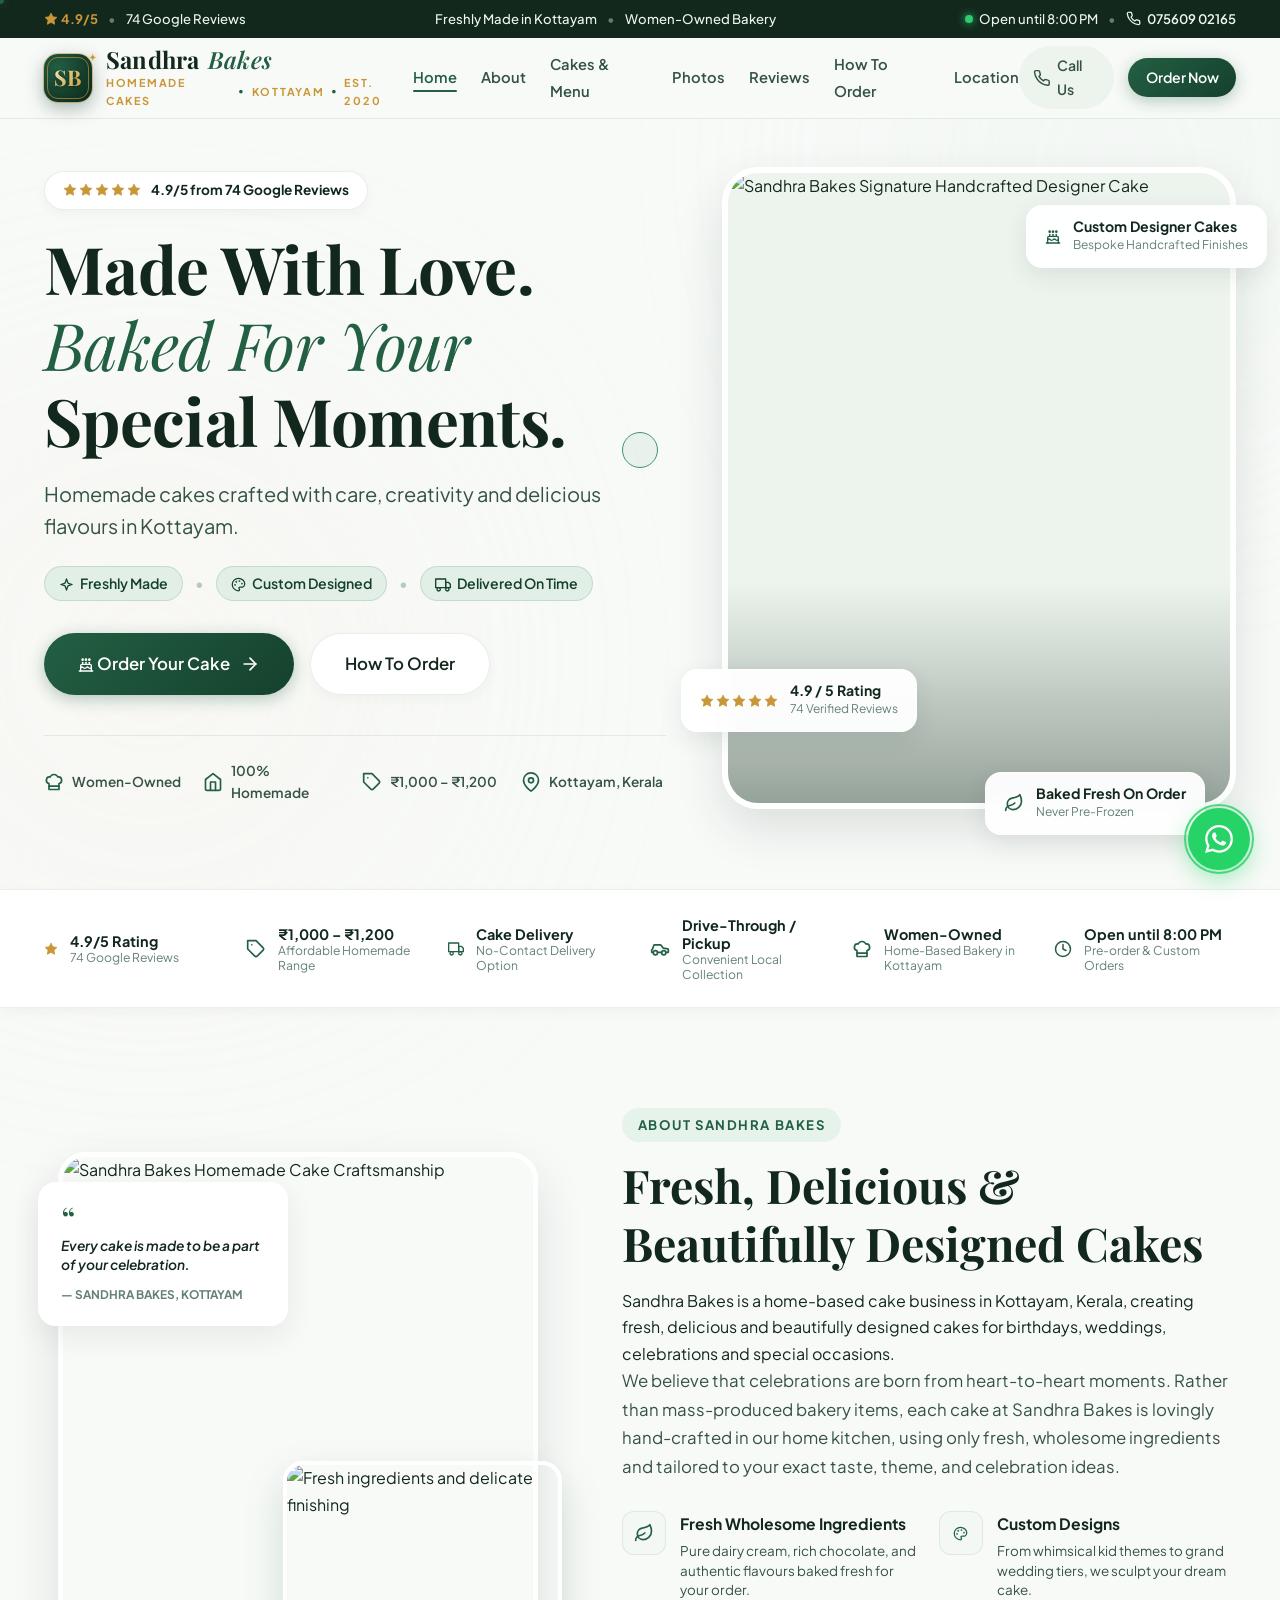
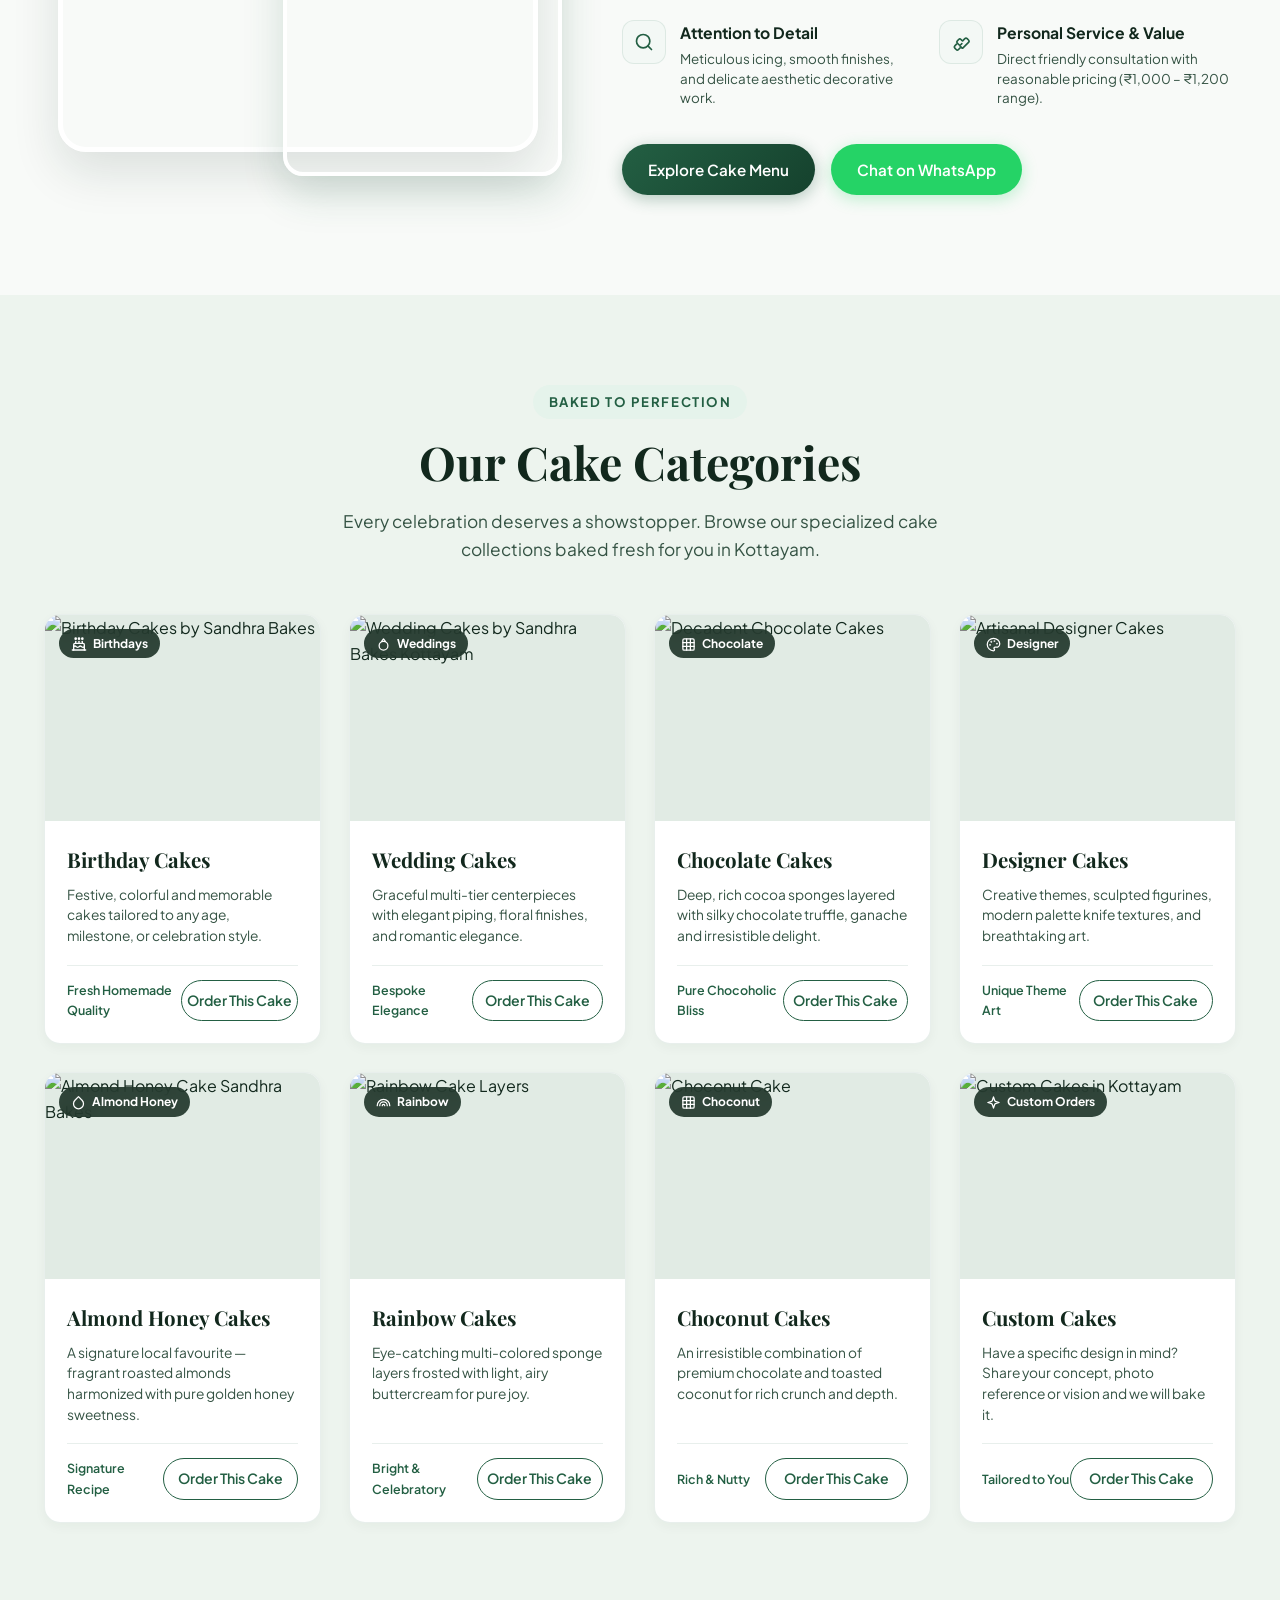
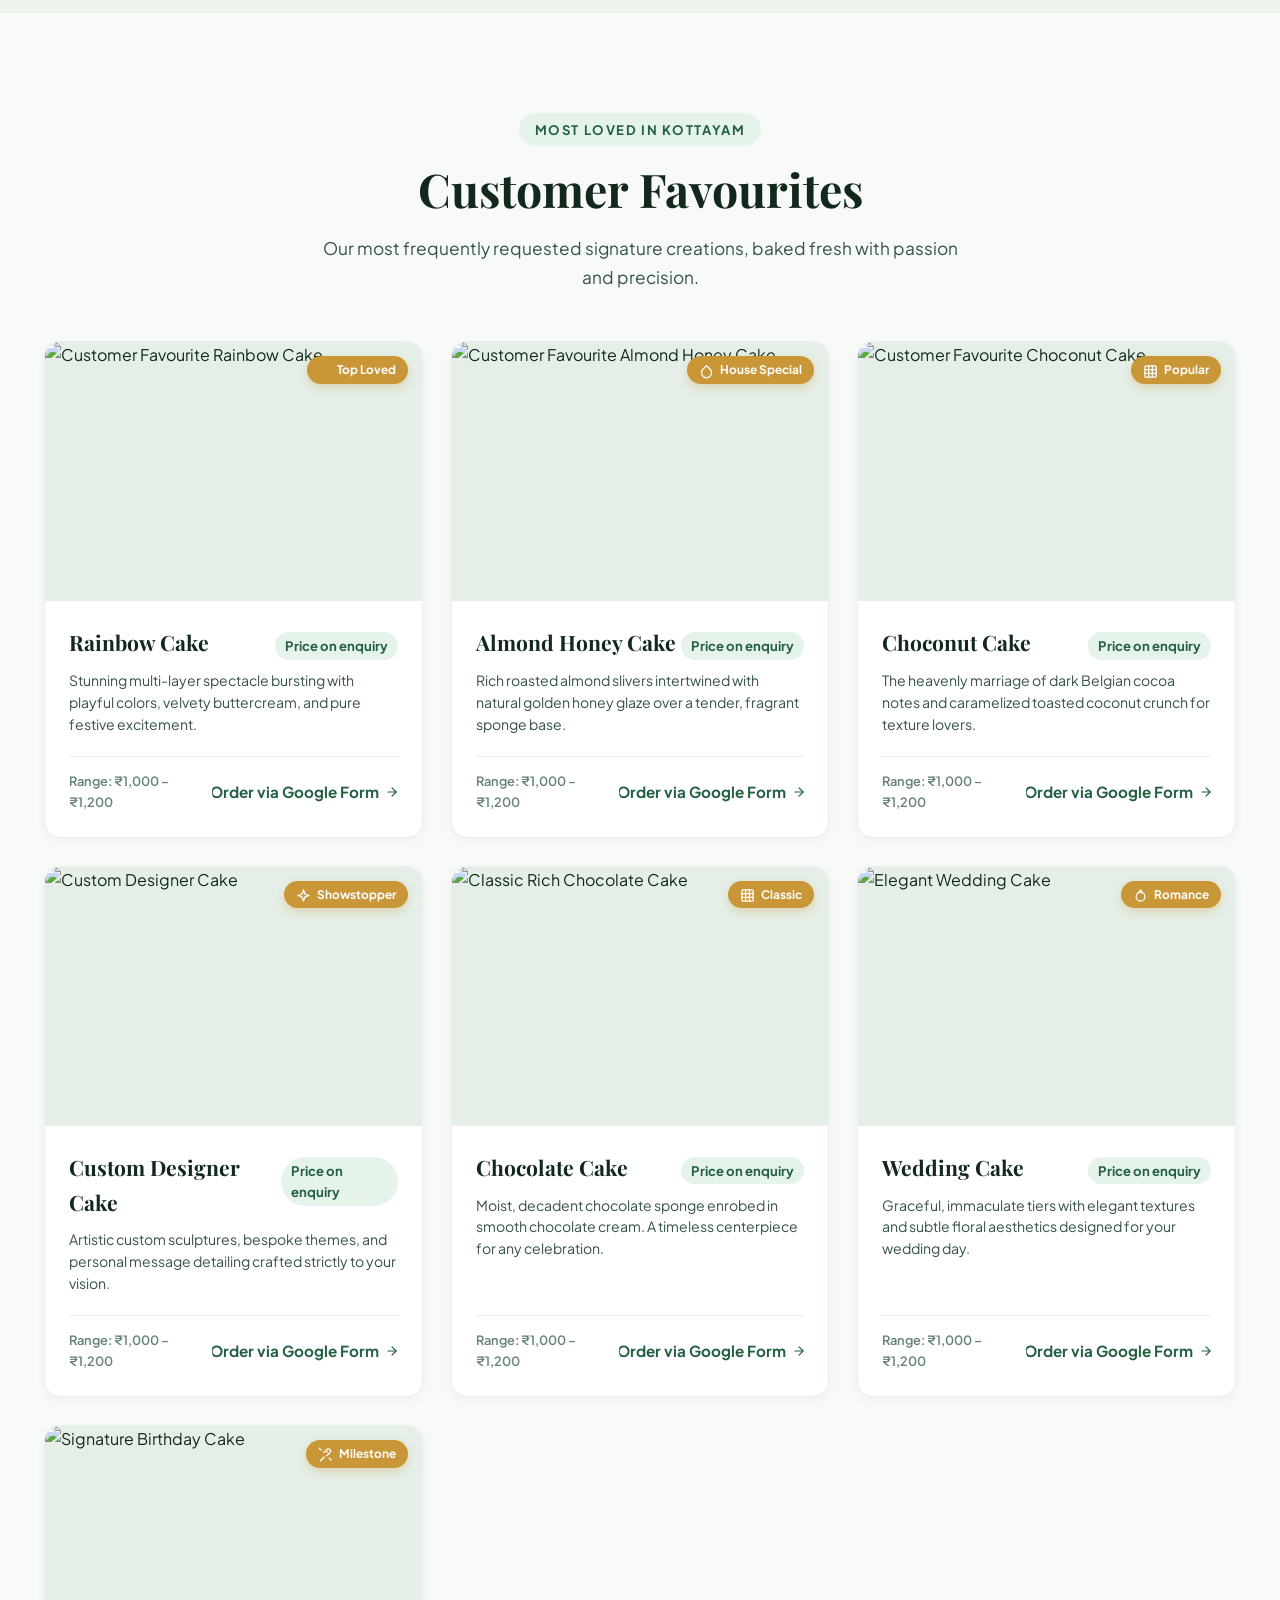
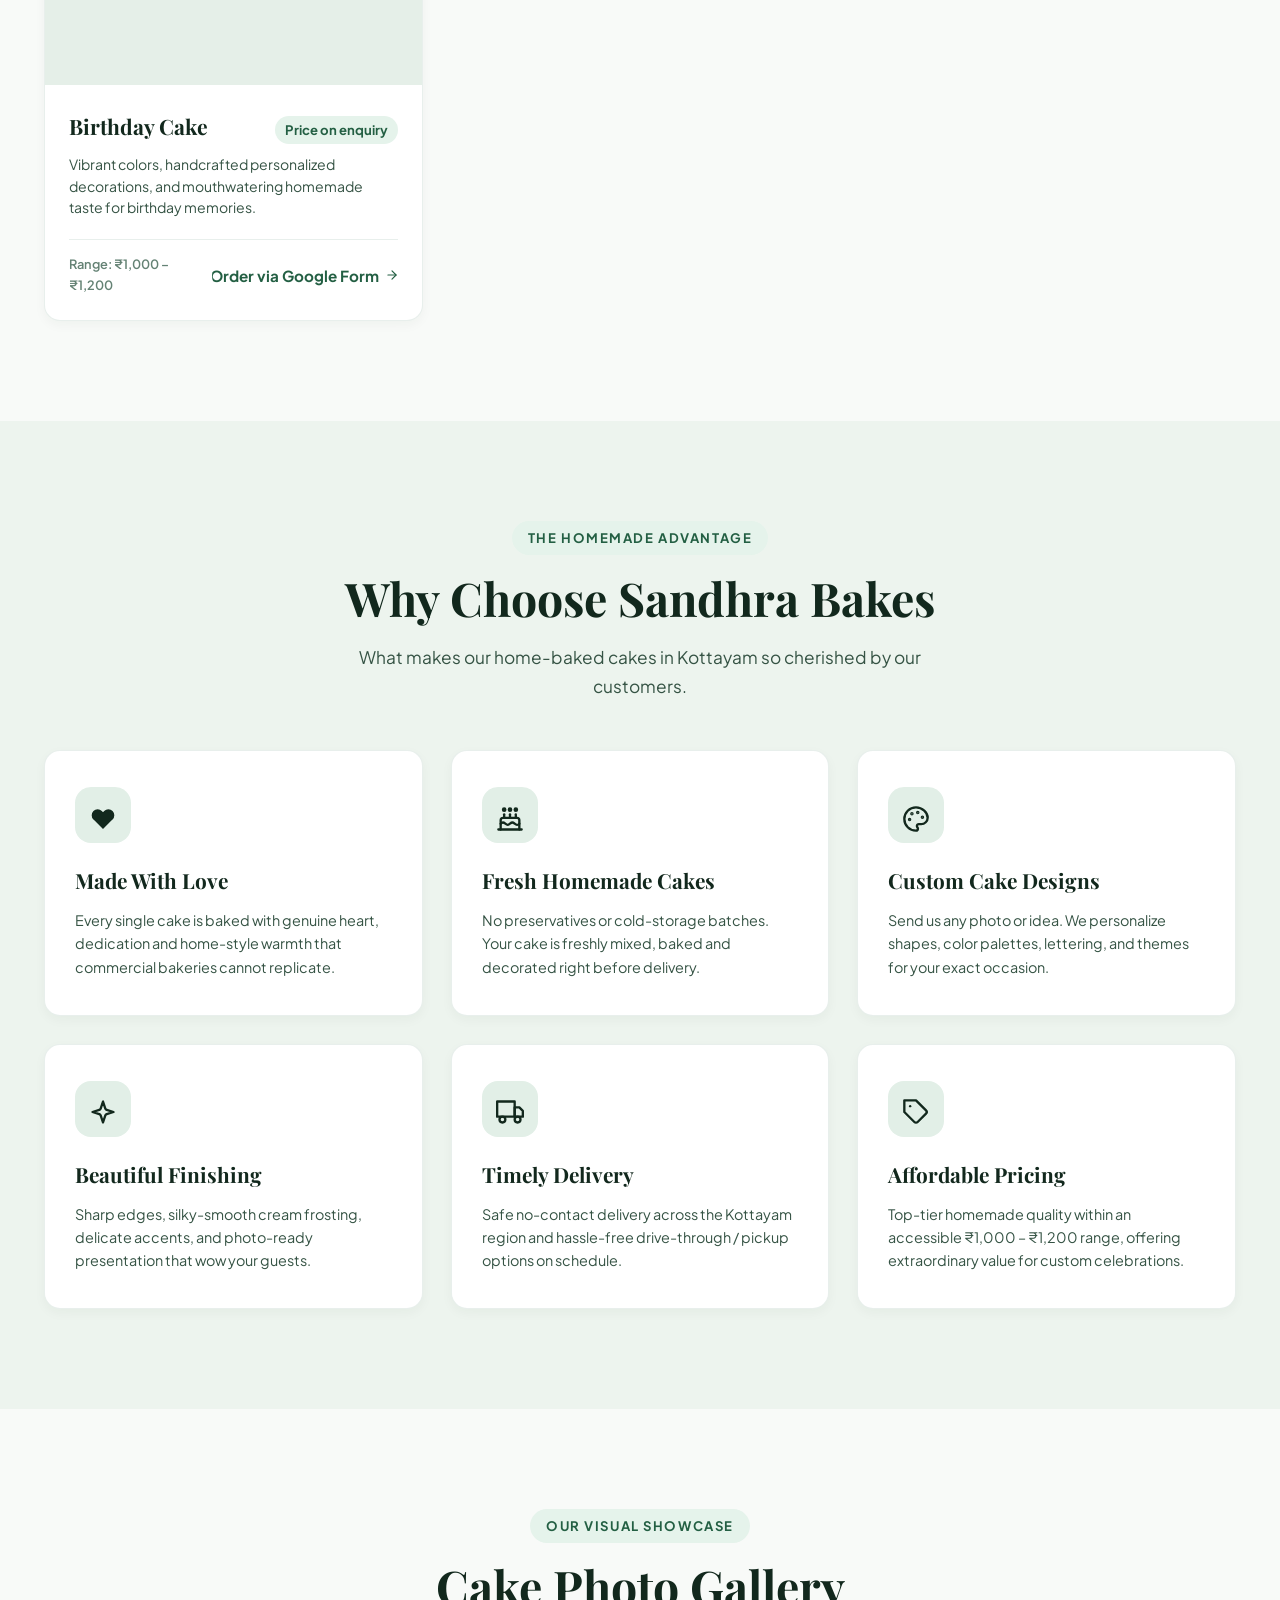
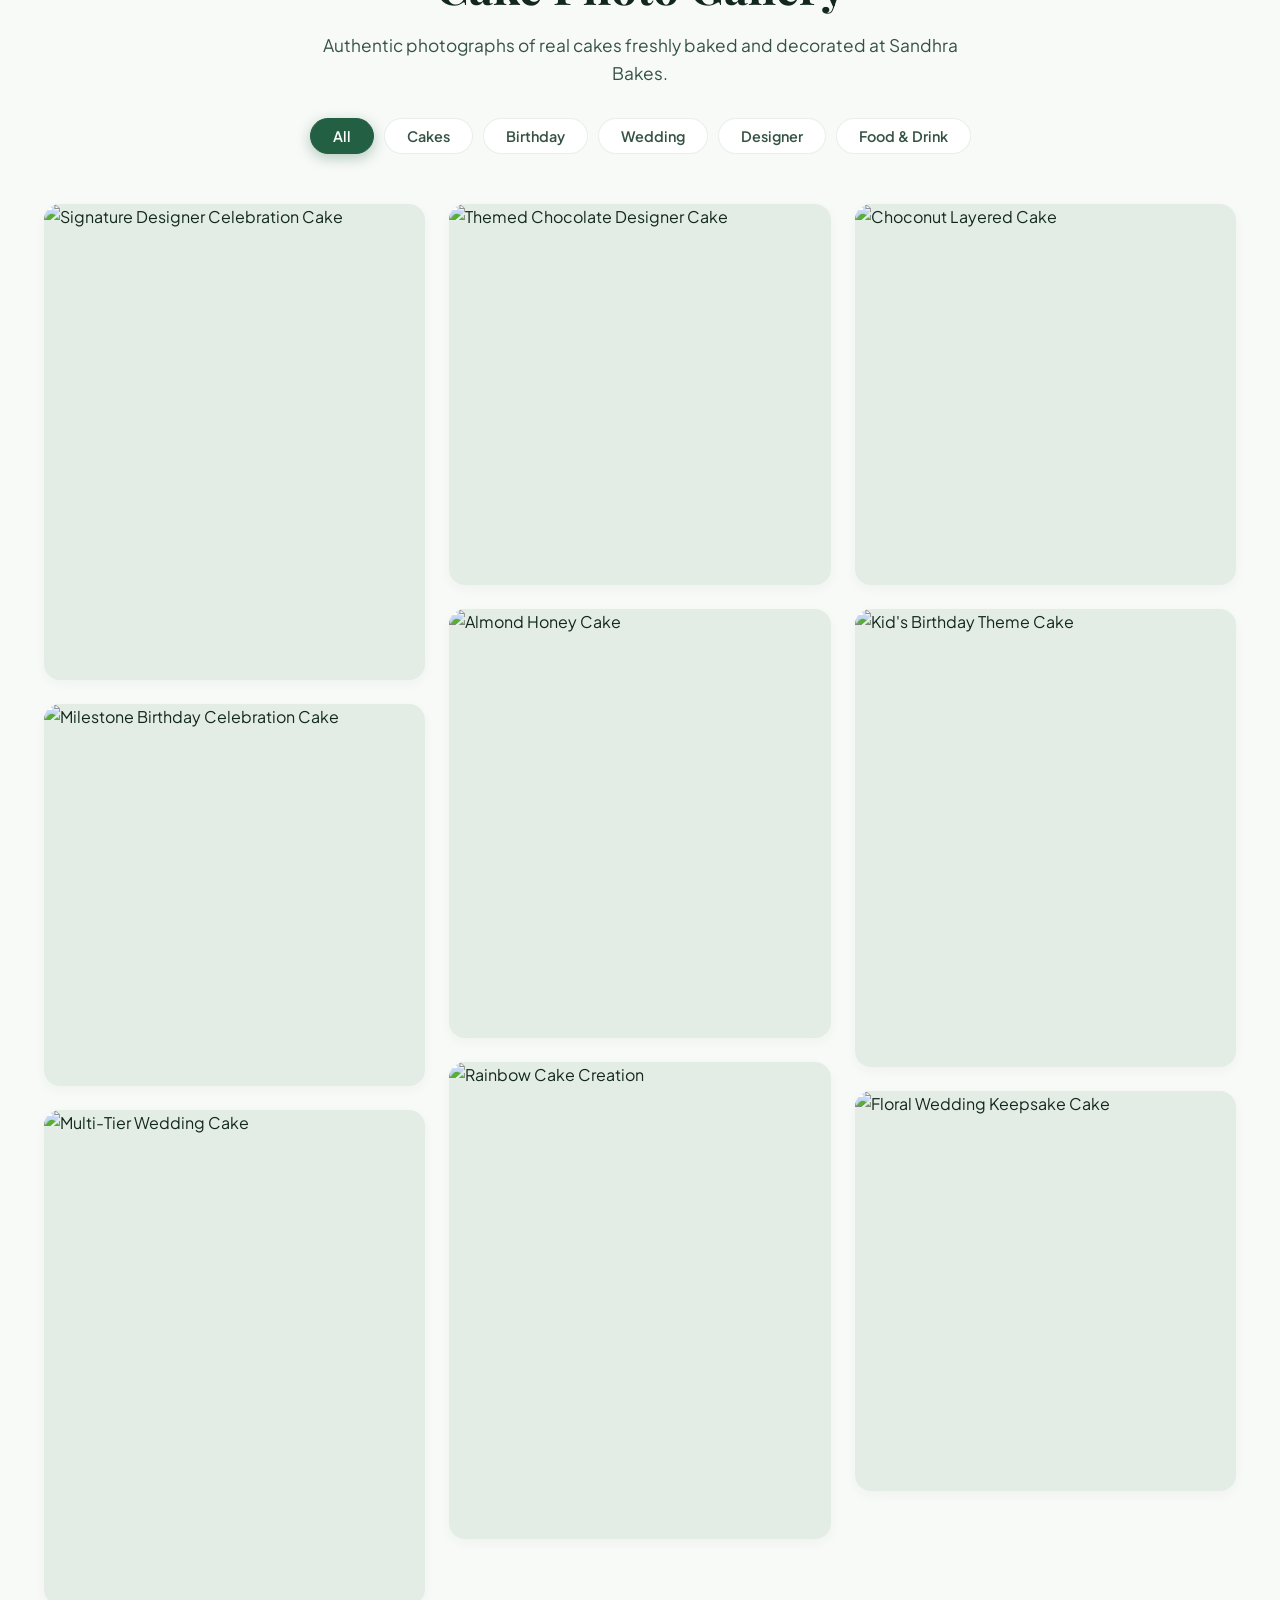
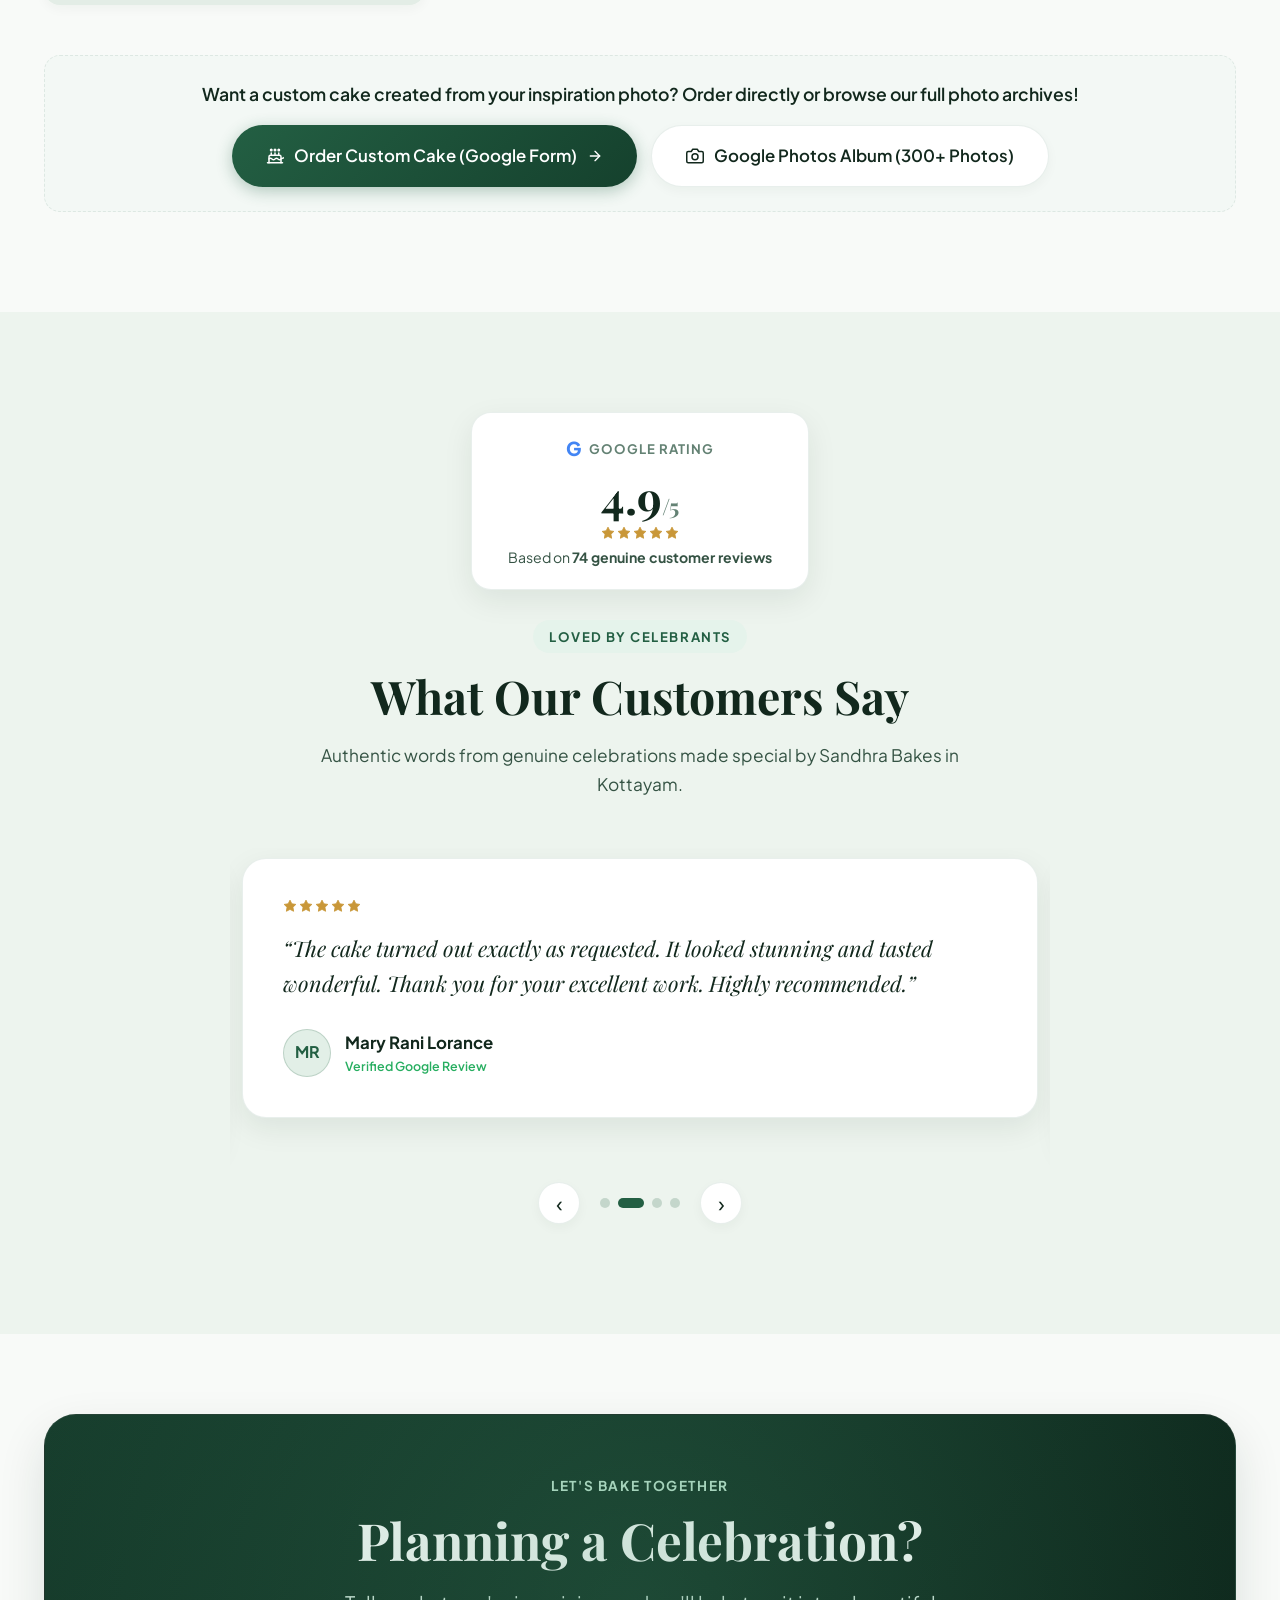
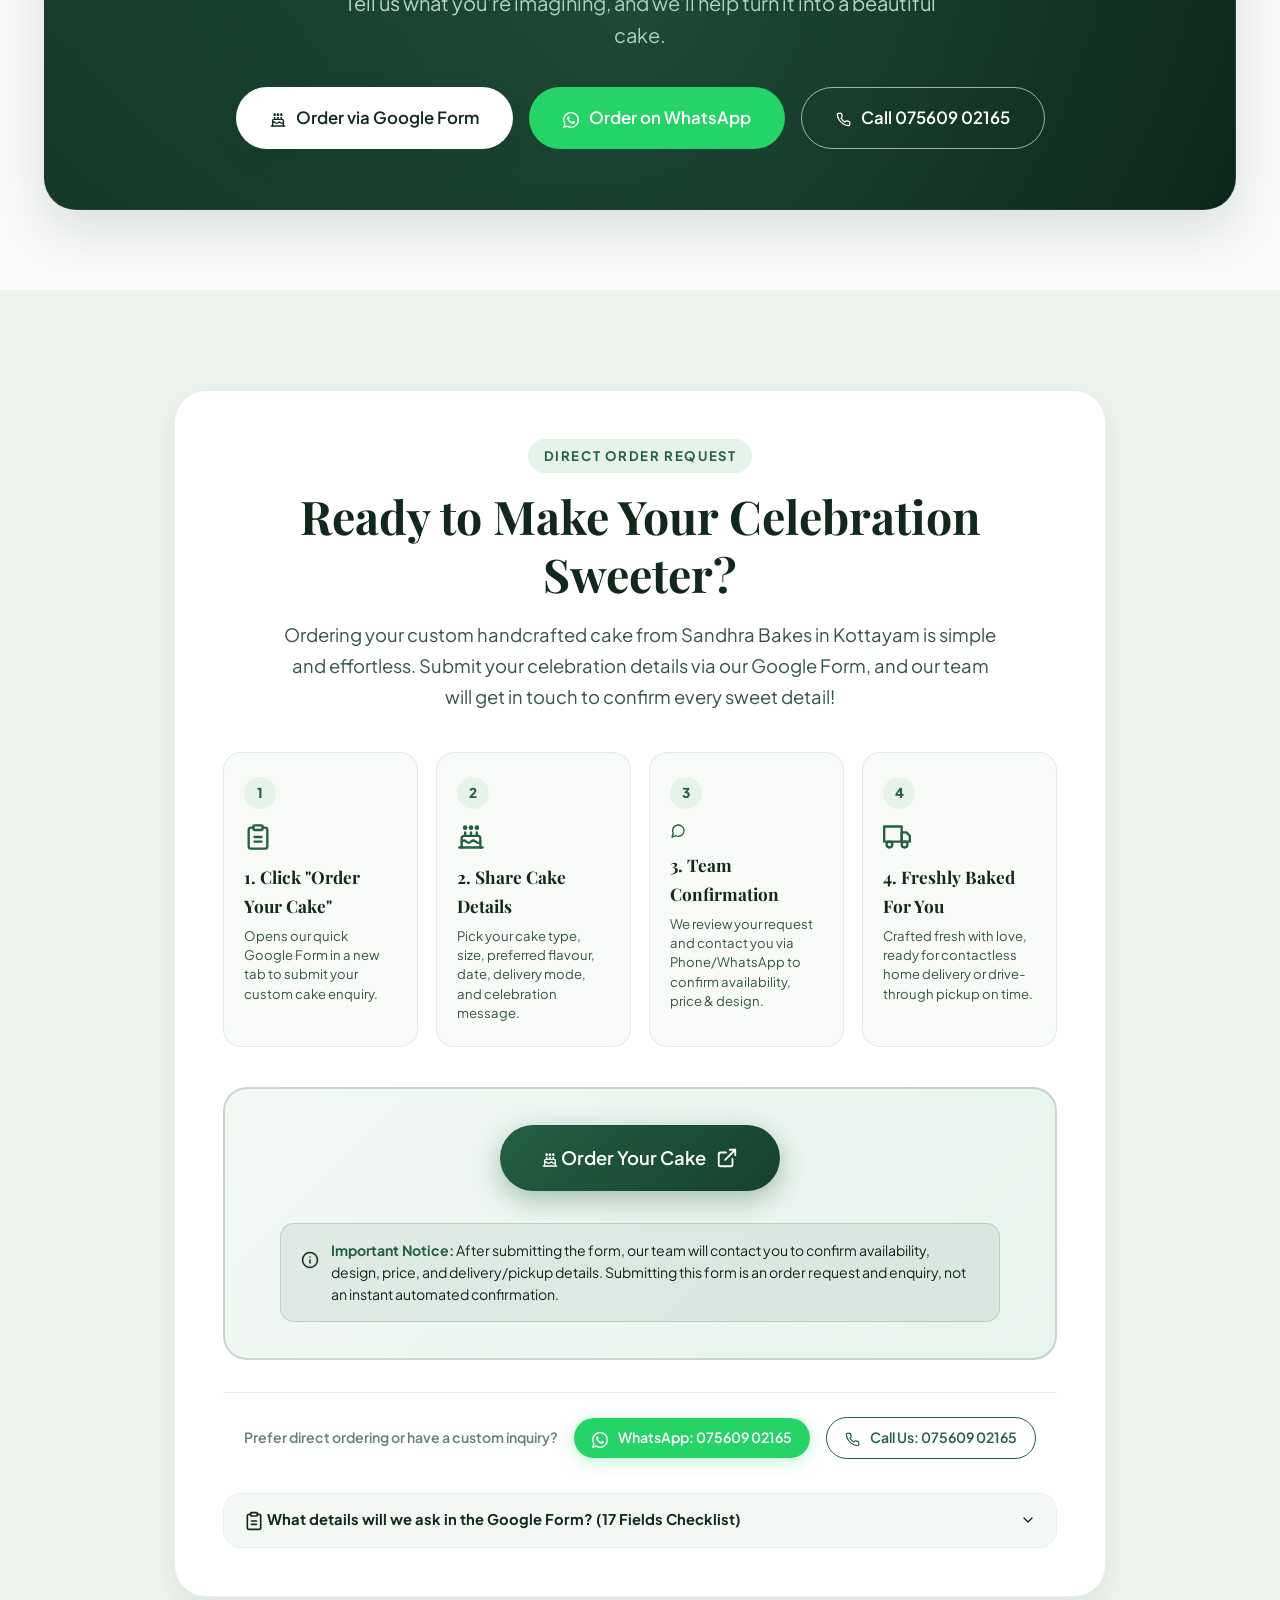
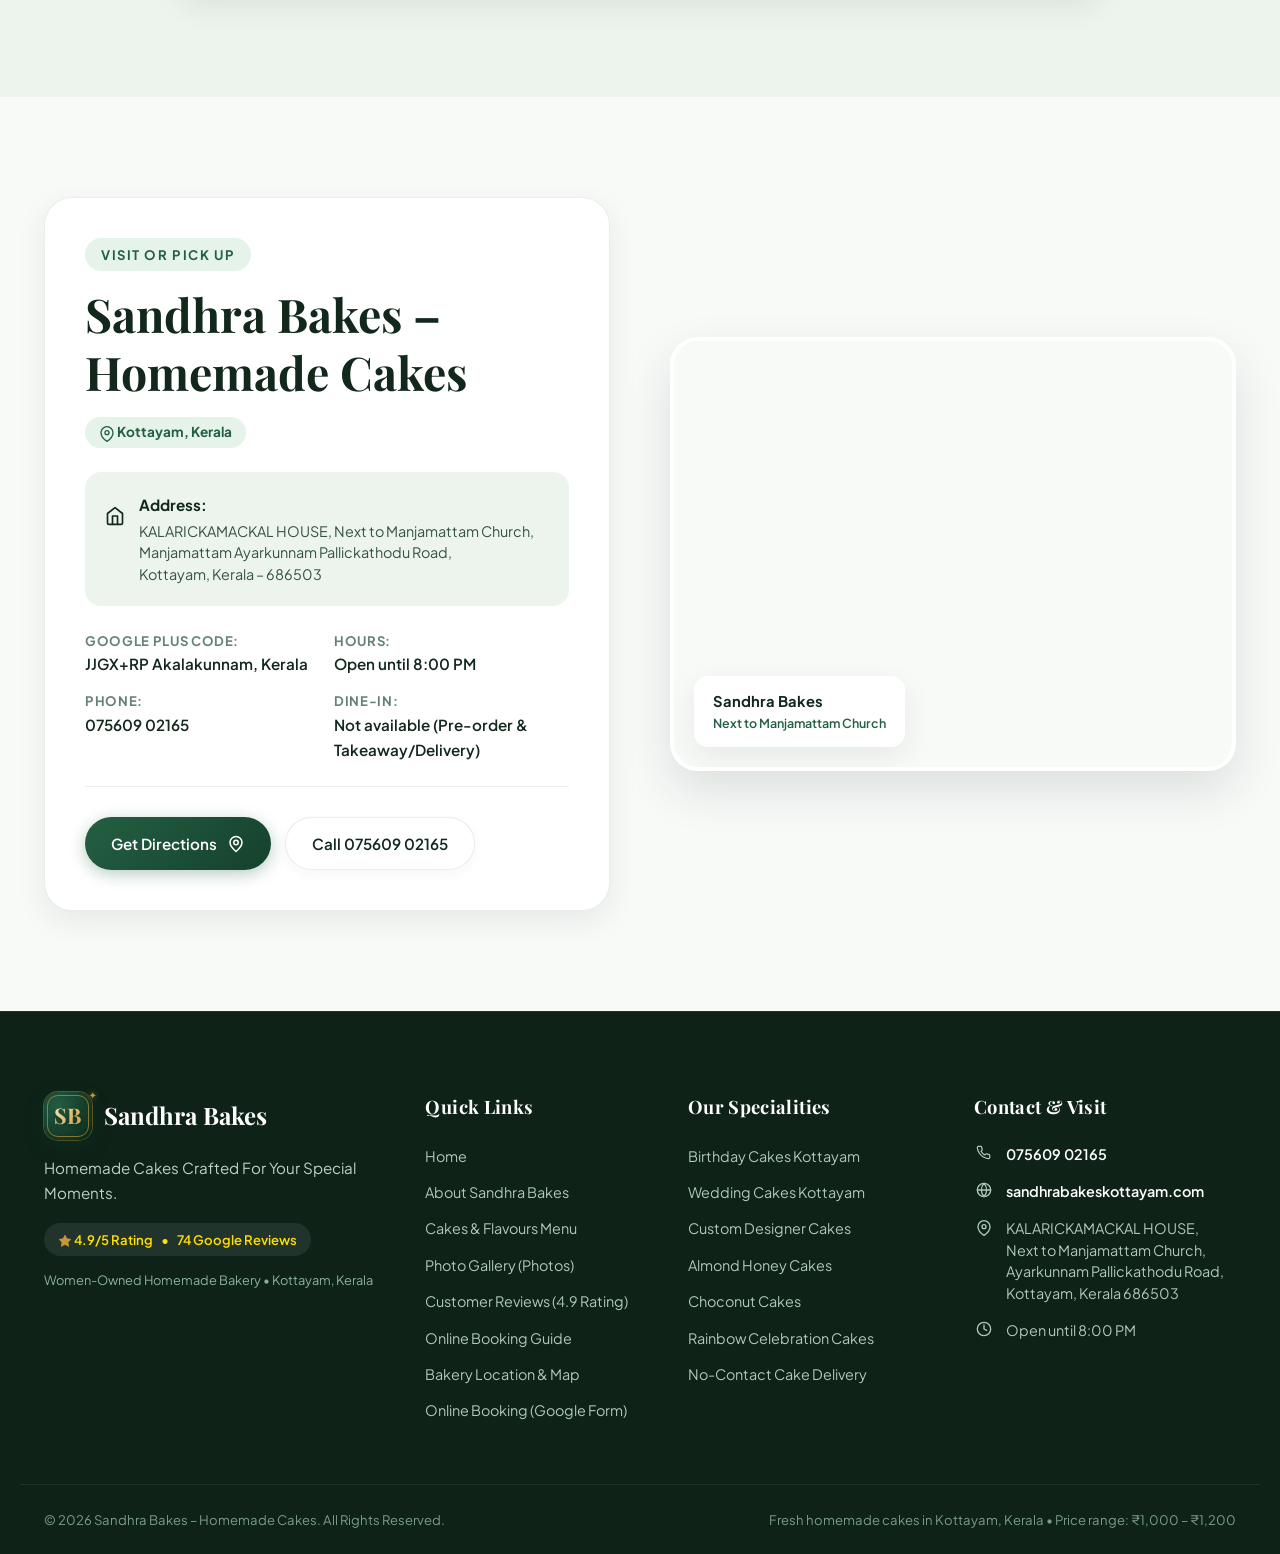
==== commit 426f14dc: "Add files via upload" ====
--- a/index.html
+++ b/index.html
@@ -1,1400 +1,1381 @@
-<!DOCTYPE html>
-<html lang="en">
-<head>
-  <meta charset="UTF-8">
-  <meta name="viewport" content="width=device-width, initial-scale=1.0">
-  <title>Sandhra Bakes | Homemade Cakes in Kottayam</title>
-  
-  <!-- SEO Meta Tags -->
-  <meta name="description" content="Sandhra Bakes offers fresh homemade birthday cakes, wedding cakes, designer cakes and custom cakes in Kottayam, Kerala. Beautifully crafted cakes made for your special moments.">
-  <meta name="keywords" content="Homemade cakes in Kottayam, Birthday cakes Kottayam, Custom cakes Kottayam, Wedding cakes Kottayam, Designer cakes Kottayam, Sandhra Bakes, Cakes near Kottayam, Manjamattam bakery">
-  <meta name="author" content="Sandhra Bakes">
-  <link rel="canonical" href="https://sandhrabakeskottayam.com">
-  
-  <!-- Open Graph / Facebook -->
-  <meta property="og:type" content="website">
-  <meta property="og:url" content="https://sandhrabakeskottayam.com">
-  <meta property="og:title" content="Sandhra Bakes | Homemade Cakes in Kottayam">
-  <meta property="og:description" content="Freshly baked homemade cakes crafted with care, creativity and delicious flavours in Kottayam, Kerala. Rating: 4.9/5 from 74 reviews.">
-  <meta property="og:image" content="https://lh3.googleusercontent.com/pw/AP1GczPmQ7cXItlsq_IG6DcsxVnK656pvbzwvKTvD00lIcrkE6Pivtur_UzTQNr4w65_505WRktUZ-ItnyXVq9TI4ApzQZ-EcpbuLc98aDN7Q7O1o4MaWz8x=w1200">
-
-  <!-- Favicon & Fonts -->
-  <link rel="preconnect" href="https://fonts.googleapis.com">
-  <link rel="preconnect" href="https://fonts.gstatic.com" crossorigin>
-  <link href="https://fonts.googleapis.com/css2?family=Playfair+Display:ital,wght@0,400;0,500;0,600;0,700;1,400&family=Plus+Jakarta+Sans:wght@300;400;500;600;700&display=swap" rel="stylesheet">
-  
-  <!-- Stylesheet -->
-  <link rel="stylesheet" href="styles.css">
-
-  <!-- Schema.org Structured Data -->
-  <script type="application/ld+json">
-  {
-    "@context": "https://schema.org",
-    "@type": "Bakery",
-    "name": "Sandhra Bakes – Homemade Cakes",
-    "image": "https://lh3.googleusercontent.com/pw/AP1GczPmQ7cXItlsq_IG6DcsxVnK656pvbzwvKTvD00lIcrkE6Pivtur_UzTQNr4w65_505WRktUZ-ItnyXVq9TI4ApzQZ-EcpbuLc98aDN7Q7O1o4MaWz8x=w800",
-    "telephone": "07560902165",
-    "url": "https://sandhrabakeskottayam.com",
-    "priceRange": "₹1,000 - ₹1,200",
-    "address": {
-      "@type": "PostalAddress",
-      "streetAddress": "KALARICKAMACKAL HOUSE, Next to Manjamattam Church, Manjamattam Ayarkunnam Pallickathodu Road",
-      "addressLocality": "Kottayam",
-      "addressRegion": "Kerala",
-      "postalCode": "686503",
-      "addressCountry": "IN"
-    },
-    "geo": {
-      "@type": "GeoCoordinates",
-      "description": "JJGX+RP Akalakunnam, Kerala"
-    },
-    "aggregateRating": {
-      "@type": "AggregateRating",
-      "ratingValue": "4.9",
-      "reviewCount": "74"
-    },
-    "openingHoursSpecification": {
-      "@type": "OpeningHoursSpecification",
-      "dayOfWeek": ["Monday", "Tuesday", "Wednesday", "Thursday", "Friday", "Saturday", "Sunday"],
-      "opens": "09:00",
-      "closes": "20:00"
-    },
-    "servesCuisine": "Bakery, Custom Cakes, Homemade Cakes",
-    "hasOfferCatalog": {
-      "@type": "OfferCatalog",
-      "name": "Sandhra Bakes Cake Collection",
-      "itemListElement": [
-        {"@type": "Offer", "itemOffered": {"@type": "Service", "name": "Custom Cakes"}},
-        {"@type": "Offer", "itemOffered": {"@type": "Service", "name": "Birthday Cakes"}},
-        {"@type": "Offer", "itemOffered": {"@type": "Service", "name": "Wedding Cakes"}},
-        {"@type": "Offer", "itemOffered": {"@type": "Service", "name": "Designer Cakes"}}
-      ]
-    }
-  }
-  </script>
-</head>
-<body>
-  <!-- Interactive Motion Cursor Animation -->
-  <div class="custom-cursor" id="customCursor" aria-hidden="true">
-    <div class="cursor-dot" id="cursorDot"></div>
-    <div class="cursor-trail" id="cursorTrail"></div>
-  </div>
-
-  <!-- Ambient Glow Background -->
-  <div class="ambient-glow glow-1" aria-hidden="true"></div>
-  <div class="ambient-glow glow-2" aria-hidden="true"></div>
-
-  <!-- Announcement Bar -->
-  <div class="announcement-bar">
-    <div class="container announcement-inner">
-      <div class="announcement-item">
-        <span class="star-rating">⭐ 4.9/5</span>
-        <span class="sep">•</span>
-        <span>74 Google Reviews</span>
-      </div>
-      <div class="announcement-item hide-mobile">
-        <span>Freshly Made in Kottayam</span>
-        <span class="sep">•</span>
-        <span>Women-Owned Bakery</span>
-      </div>
-      <div class="announcement-item">
-        <span class="status-dot"></span>
-        <span>Open until 8:00 PM</span>
-        <span class="sep">•</span>
-        <a href="tel:07560902165" class="phone-link">📞 075609 02165</a>
-      </div>
-    </div>
-  </div>
-
-  <!-- Sticky Header & Navigation -->
-  <header class="site-header" id="siteHeader">
-    <div class="container nav-container">
-      <a href="#hero" class="brand-logo" aria-label="Sandhra Bakes Home">
-        <div class="brand-symbol">
-          <span class="symbol-text">SB</span>
-        </div>
-        <div class="brand-text">
-          <span class="brand-name">Sandhra Bakes</span>
-          <span class="brand-tagline">Homemade Cakes • Kottayam</span>
-        </div>
-      </a>
-
-      <!-- Desktop Navigation Links -->
-      <nav class="desktop-nav" aria-label="Main Navigation">
-        <ul class="nav-list">
-          <li><a href="#hero" class="nav-link active">Home</a></li>
-          <li><a href="#about" class="nav-link">About</a></li>
-          <li><a href="#categories" class="nav-link">Cakes</a></li>
-          <li><a href="#favourites" class="nav-link">Favourites</a></li>
-          <li><a href="#gallery" class="nav-link">Gallery</a></li>
-          <li><a href="#why-us" class="nav-link">Why Us</a></li>
-          <li><a href="#reviews" class="nav-link">Reviews</a></li>
-          <li><a href="#location" class="nav-link">Location</a></li>
-          <li><a href="#booking" class="nav-link">Book Cake</a></li>
-        </ul>
-      </nav>
-
-      <!-- Header CTAs -->
-      <div class="header-actions">
-        <a href="tel:07560902165" class="btn-icon-link hide-mobile" title="Call Sandhra Bakes">
-          <svg width="18" height="18" viewBox="0 0 24 24" fill="none" stroke="currentColor" stroke-width="2" stroke-linecap="round" stroke-linejoin="round"><path d="M22 16.92v3a2 2 0 0 1-2.18 2 19.79 19.79 0 0 1-8.63-3.07 19.5 19.5 0 0 1-6-6 19.79 19.79 0 0 1-3.07-8.67A2 2 0 0 1 4.11 2h3a2 2 0 0 1 2 1.72 12.84 12.84 0 0 0 .7 2.81 2 2 0 0 1-.45 2.11L8.09 9.91a16 16 0 0 0 6 6l1.27-1.27a2 2 0 0 1 2.11-.45 12.84 12.84 0 0 0 2.81.7A2 2 0 0 1 22 16.92z"></path></svg>
-          <span>Call Us</span>
-        </a>
-        <a href="#booking" class="btn btn-primary btn-sm">Book Cake</a>
-        
-        <!-- Hamburger Menu Button for Mobile -->
-        <button class="mobile-toggle" id="mobileToggle" aria-label="Toggle Navigation Menu" aria-expanded="false">
-          <span class="hamburger-line"></span>
-          <span class="hamburger-line"></span>
-          <span class="hamburger-line"></span>
-        </button>
-      </div>
-    </div>
-
-    <!-- Mobile Drawer Navigation -->
-    <div class="mobile-drawer" id="mobileDrawer">
-      <nav class="mobile-nav" aria-label="Mobile Navigation">
-        <ul class="mobile-nav-list">
-          <li><a href="#hero" class="mobile-nav-link">Home</a></li>
-          <li><a href="#about" class="mobile-nav-link">About Sandhra Bakes</a></li>
-          <li><a href="#categories" class="mobile-nav-link">Cake Categories</a></li>
-          <li><a href="#favourites" class="mobile-nav-link">Customer Favourites</a></li>
-          <li><a href="#gallery" class="mobile-nav-link">Photo Gallery</a></li>
-          <li><a href="#why-us" class="mobile-nav-link">Why Choose Us</a></li>
-          <li><a href="#reviews" class="mobile-nav-link">Customer Reviews (4.9⭐)</a></li>
-          <li><a href="#location" class="mobile-nav-link">Find Our Bakery</a></li>
-          <li><a href="#booking" class="mobile-nav-link">Book Cake (Google Form)</a></li>
-        </ul>
-        <div class="mobile-drawer-footer">
-          <a href="tel:07560902165" class="btn btn-outline btn-block">📞 Call 075609 02165</a>
-          <a href="https://wa.me/917560902165?text=Hello%20Sandhra%20Bakes,%20I%20would%20like%20to%20enquire%20about%20ordering%20a%20cake" class="btn btn-whatsapp btn-block" target="_blank" rel="noopener">💬 WhatsApp Order</a>
-        </div>
-      </nav>
-    </div>
-  </header>
-
-  <main>
-    <!-- HERO SECTION -->
-    <section class="hero-section" id="hero">
-      <div class="container hero-container">
-        <div class="hero-content reveal">
-          <div class="hero-badge">
-            <span class="stars">⭐⭐⭐⭐⭐</span>
-            <span class="badge-text">4.9/5 from 74 Google Reviews</span>
-          </div>
-          <h1 class="hero-headline">
-            Made With Love.<br>
-            <span class="highlight-serif">Baked For Your</span> Special Moments.
-          </h1>
-          <p class="hero-subheading">
-            Homemade cakes crafted with care, creativity and delicious flavours in Kottayam.
-          </p>
-          
-          <div class="hero-trust">
-            <span class="trust-pill">✨ Freshly Made</span>
-            <span class="trust-sep">•</span>
-            <span class="trust-pill">🎨 Custom Designed</span>
-            <span class="trust-sep">•</span>
-            <span class="trust-pill">🚚 Delivered On Time</span>
-          </div>
-
-          <div class="hero-actions">
-            <a href="#booking" class="btn btn-primary btn-lg pulse-btn">
-              <span>Order Your Cake</span>
-              <svg width="20" height="20" viewBox="0 0 24 24" fill="none" stroke="currentColor" stroke-width="2" stroke-linecap="round" stroke-linejoin="round"><line x1="5" y1="12" x2="19" y2="12"></line><polyline points="12 5 19 12 12 19"></polyline></svg>
-            </a>
-            <a href="#categories" class="btn btn-secondary btn-lg">
-              <span>View Our Cakes</span>
-            </a>
-          </div>
-
-          <div class="hero-business-facts">
-            <div class="fact-item">
-              <span class="fact-icon">👩‍🍳</span>
-              <span class="fact-label">Women-Owned</span>
-            </div>
-            <div class="fact-item">
-              <span class="fact-icon">🏠</span>
-              <span class="fact-label">100% Homemade</span>
-            </div>
-            <div class="fact-item">
-              <span class="fact-icon">💰</span>
-              <span class="fact-label">₹1,000 – ₹1,200</span>
-            </div>
-            <div class="fact-item">
-              <span class="fact-icon">📍</span>
-              <span class="fact-label">Kottayam, Kerala</span>
-            </div>
-          </div>
-        </div>
-
-        <div class="hero-visual reveal reveal-delay-1">
-          <div class="hero-card-wrapper">
-            <div class="hero-img-frame float-animation">
-              <img src="https://lh3.googleusercontent.com/pw/AP1GczPmQ7cXItlsq_IG6DcsxVnK656pvbzwvKTvD00lIcrkE6Pivtur_UzTQNr4w65_505WRktUZ-ItnyXVq9TI4ApzQZ-EcpbuLc98aDN7Q7O1o4MaWz8x=w1000" alt="Sandhra Bakes Signature Handcrafted Designer Cake" class="hero-img" width="550" height="600" loading="eager" fetchpriority="high">
-              <div class="hero-img-overlay"></div>
-            </div>
-            
-            <!-- Floating Decorative Badges -->
-            <div class="floating-badge badge-top-right float-slow">
-              <span class="fb-icon">🎂</span>
-              <div class="fb-text">
-                <strong>Custom Designer Cakes</strong>
-                <span>Bespoke Handcrafted Finishes</span>
-              </div>
-            </div>
-
-            <div class="floating-badge badge-bottom-left float-reverse">
-              <div class="fb-stars">⭐⭐⭐⭐⭐</div>
-              <div class="fb-text">
-                <strong>4.9 / 5 Rating</strong>
-                <span>74 Verified Reviews</span>
-              </div>
-            </div>
-
-            <div class="floating-badge badge-bottom-right float-slow-2">
-              <span class="fb-icon">🌿</span>
-              <div class="fb-text">
-                <strong>Baked Fresh On Order</strong>
-                <span>Never Pre-Frozen</span>
-              </div>
-            </div>
-          </div>
-        </div>
-      </div>
-    </section>
-
-    <!-- BUSINESS HIGHLIGHT STRIP -->
-    <section class="highlight-strip" aria-label="Business Services and Highlights">
-      <div class="container strip-grid">
-        <div class="strip-item">
-          <span class="strip-icon">⭐</span>
-          <div class="strip-text">
-            <strong>4.9/5 Rating</strong>
-            <span>74 Google Reviews</span>
-          </div>
-        </div>
-        <div class="strip-item">
-          <span class="strip-icon">💰</span>
-          <div class="strip-text">
-            <strong>₹1,000 – ₹1,200</strong>
-            <span>Affordable Homemade Range</span>
-          </div>
-        </div>
-        <div class="strip-item">
-          <span class="strip-icon">🚚</span>
-          <div class="strip-text">
-            <strong>Cake Delivery</strong>
-            <span>No-Contact Delivery Option</span>
-          </div>
-        </div>
-        <div class="strip-item">
-          <span class="strip-icon">🚗</span>
-          <div class="strip-text">
-            <strong>Drive-Through / Pickup</strong>
-            <span>Convenient Local Collection</span>
-          </div>
-        </div>
-        <div class="strip-item">
-          <span class="strip-icon">👩‍🍳</span>
-          <div class="strip-text">
-            <strong>Women-Owned</strong>
-            <span>Home-Based Bakery in Kottayam</span>
-          </div>
-        </div>
-        <div class="strip-item">
-          <span class="strip-icon">⏰</span>
-          <div class="strip-text">
-            <strong>Open until 8:00 PM</strong>
-            <span>Pre-order & Custom Orders</span>
-          </div>
-        </div>
-      </div>
-    </section>
-
-    <!-- ABOUT SECTION -->
-    <section class="about-section" id="about">
-      <div class="container about-container">
-        <div class="about-visual reveal">
-          <div class="about-img-stack">
-            <div class="about-img-main">
-              <img src="https://lh3.googleusercontent.com/pw/AP1GczN4g7xll9cxahiAFbmLt2BLzoPa3JI0vrdhdYehjfmaUcewbpoZKl5K_FG7qhiE_4SZG6PFrhzy7ROhCUGMnRyRGPzpgA48kxr3-VXYALgyiRAHg1-3=w800" alt="Sandhra Bakes Homemade Cake Craftsmanship" loading="lazy" width="480" height="560">
-            </div>
-            <div class="about-img-sub float-subtle">
-              <img src="https://lh3.googleusercontent.com/pw/AP1GczMKrzC96GxIADQUSxltT-iRyZeQ_enxneBaECCQ4cOOF6ZbZdfFBrROSMaEpFttswBhgURKw904vPlsQ-BCFY2KiioUVZdRGTPBamiClQgpqB4cGtcx=w600" alt="Fresh ingredients and delicate finishing" loading="lazy" width="300" height="340">
-            </div>
-            <div class="experience-card">
-              <span class="exp-quote">“</span>
-              <p>Every cake is made to be a part of your celebration.</p>
-              <span class="exp-author">— Sandhra Bakes, Kottayam</span>
-            </div>
-          </div>
-        </div>
-
-        <div class="about-content reveal reveal-delay-1">
-          <div class="section-tag">About Sandhra Bakes</div>
-          <h2 class="section-title">Fresh, Delicious & Beautifully Designed Cakes</h2>
-          <p class="section-lead">
-            Sandhra Bakes is a home-based cake business in Kottayam, Kerala, creating fresh, delicious and beautifully designed cakes for birthdays, weddings, celebrations and special occasions.
-          </p>
-          <p class="about-description">
-            We believe that celebrations are born from heart-to-heart moments. Rather than mass-produced bakery items, each cake at Sandhra Bakes is lovingly hand-crafted in our home kitchen, using only fresh, wholesome ingredients and tailored to your exact taste, theme, and celebration ideas.
-          </p>
-
-          <div class="about-pillars">
-            <div class="pillar-item">
-              <div class="pillar-icon">🌿</div>
-              <div class="pillar-content">
-                <h3>Fresh Wholesome Ingredients</h3>
-                <p>Pure dairy cream, rich chocolate, and authentic flavours baked fresh for your order.</p>
-              </div>
-            </div>
-            <div class="pillar-item">
-              <div class="pillar-icon">🎨</div>
-              <div class="pillar-content">
-                <h3>Custom Designs</h3>
-                <p>From whimsical kid themes to grand wedding tiers, we sculpt your dream cake.</p>
-              </div>
-            </div>
-            <div class="pillar-item">
-              <div class="pillar-icon">🔍</div>
-              <div class="pillar-content">
-                <h3>Attention to Detail</h3>
-                <p>Meticulous icing, smooth finishes, and delicate aesthetic decorative work.</p>
-              </div>
-            </div>
-            <div class="pillar-item">
-              <div class="pillar-icon">🤝</div>
-              <div class="pillar-content">
-                <h3>Personal Service & Value</h3>
-                <p>Direct friendly consultation with reasonable pricing (₹1,000 – ₹1,200 range).</p>
-              </div>
-            </div>
-          </div>
-
-          <div class="about-actions">
-            <a href="#categories" class="btn btn-primary">Explore Cake Menu</a>
-            <a href="https://wa.me/917560902165?text=Hello%20Sandhra%20Bakes,%20I'd%20love%20to%20know%20more%20about%20your%20custom%20cakes!" class="btn btn-whatsapp" target="_blank" rel="noopener">
-              <span>Chat on WhatsApp</span>
-            </a>
-          </div>
-        </div>
-      </div>
-    </section>
-
-    <!-- CAKE CATEGORIES SECTION -->
-    <section class="categories-section" id="categories">
-      <div class="container">
-        <div class="section-header text-center reveal">
-          <div class="section-tag">Baked To Perfection</div>
-          <h2 class="section-title">Our Cake Categories</h2>
-          <p class="section-subtitle">
-            Every celebration deserves a showstopper. Browse our specialized cake collections baked fresh for you in Kottayam.
-          </p>
-        </div>
-
-        <div class="categories-grid">
-          <!-- 1. Birthday Cakes -->
-          <article class="category-card reveal">
-            <div class="category-img-box">
-              <img src="https://lh3.googleusercontent.com/pw/AP1GczPzBgO4Nv-b2TDVNupBfgcd2twmycdUzqHttVST4nnkTAPzJYlYhfTvTNYVkv7U3aHlSpJgywpVvEjIL1INr22-Ek4Y3grdEyTtmfuk8YTl3Mckj2dz=w700" alt="Birthday Cakes by Sandhra Bakes" loading="lazy" width="400" height="320">
-              <span class="category-badge">🎂 Birthdays</span>
-            </div>
-            <div class="category-info">
-              <h3 class="category-name">Birthday Cakes</h3>
-              <p class="category-desc">Festive, colorful and memorable cakes tailored to any age, milestone, or celebration style.</p>
-              <div class="card-footer">
-                <span class="price-hint">Fresh Homemade Quality</span>
-                <button class="btn btn-outline btn-sm enquire-card-btn" data-cake="Birthday Cakes">Enquire Now</button>
-              </div>
-            </div>
-          </article>
-
-          <!-- 2. Wedding Cakes -->
-          <article class="category-card reveal reveal-delay-1">
-            <div class="category-img-box">
-              <img src="https://lh3.googleusercontent.com/pw/AP1GczNTGYeV62pIHW-qqXEUGeYjZac5keHGz-6hRD1uztN8P-zCXCxHRXZNnL9bq4AEXDM2udSlz9wg0zF3cLVwhcfUiikGl9u0w6KzbzWgxBQ_3aaAbPSu=w700" alt="Wedding Cakes by Sandhra Bakes Kottayam" loading="lazy" width="400" height="320">
-              <span class="category-badge">💍 Weddings</span>
-            </div>
-            <div class="category-info">
-              <h3 class="category-name">Wedding Cakes</h3>
-              <p class="category-desc">Graceful multi-tier centerpieces with elegant piping, floral finishes, and romantic elegance.</p>
-              <div class="card-footer">
-                <span class="price-hint">Bespoke Elegance</span>
-                <button class="btn btn-outline btn-sm enquire-card-btn" data-cake="Wedding Cakes">Enquire Now</button>
-              </div>
-            </div>
-          </article>
-
-          <!-- 3. Chocolate Cakes -->
-          <article class="category-card reveal reveal-delay-2">
-            <div class="category-img-box">
-              <img src="https://lh3.googleusercontent.com/pw/AP1GczM1M358VJU3rxHsJa0EAUCoPSI5Pxu4WRBAi6rZ-V0FPo9INnRimQi6ib1CXxgMl2YaKnH458qMm8ARhKP0vapavmCsupc-ShpasSH-k0RJOIEl1Pg3=w700" alt="Decadent Chocolate Cakes" loading="lazy" width="400" height="320">
-              <span class="category-badge">🍫 Chocolate</span>
-            </div>
-            <div class="category-info">
-              <h3 class="category-name">Chocolate Cakes</h3>
-              <p class="category-desc">Deep, rich cocoa sponges layered with silky chocolate truffle, ganache and irresistible delight.</p>
-              <div class="card-footer">
-                <span class="price-hint">Pure Chocoholic Bliss</span>
-                <button class="btn btn-outline btn-sm enquire-card-btn" data-cake="Chocolate Cakes">Enquire Now</button>
-              </div>
-            </div>
-          </article>
-
-          <!-- 4. Designer Cakes -->
-          <article class="category-card reveal reveal-delay-3">
-            <div class="category-img-box">
-              <img src="https://lh3.googleusercontent.com/pw/AP1GczM8hiyYCkZQ08JOuVYXqtIbFM_lZxzj5nZBt7rnf84fHgKmQHgWqZaF8BIZ70qjMMiCB-HJbYO4WQrlNbqwEs89i3oDmwcpKy2D50mg-n0LFnc4WGeR=w700" alt="Artisanal Designer Cakes" loading="lazy" width="400" height="320">
-              <span class="category-badge">🎨 Designer</span>
-            </div>
-            <div class="category-info">
-              <h3 class="category-name">Designer Cakes</h3>
-              <p class="category-desc">Creative themes, sculpted figurines, modern palette knife textures, and breathtaking art.</p>
-              <div class="card-footer">
-                <span class="price-hint">Unique Theme Art</span>
-                <button class="btn btn-outline btn-sm enquire-card-btn" data-cake="Designer Cakes">Enquire Now</button>
-              </div>
-            </div>
-          </article>
-
-          <!-- 5. Almond Honey Cakes -->
-          <article class="category-card reveal">
-            <div class="category-img-box">
-              <img src="https://lh3.googleusercontent.com/pw/AP1GczM6b2SwpE_B6w3jwYNBuwTWn9PXzdTl0-WZF1IZFhr7rNTWIsTgvxCQS9OVDPWYRZEFATuDX-WBMwtdL2FKMT_nvbbNIAon-ymshdwhxjBDx8McnztL=w700" alt="Almond Honey Cake Sandhra Bakes" loading="lazy" width="400" height="320">
-              <span class="category-badge">🍯 Almond Honey</span>
-            </div>
-            <div class="category-info">
-              <h3 class="category-name">Almond Honey Cakes</h3>
-              <p class="category-desc">A signature local favourite — fragrant roasted almonds harmonized with pure golden honey sweetness.</p>
-              <div class="card-footer">
-                <span class="price-hint">Signature Recipe</span>
-                <button class="btn btn-outline btn-sm enquire-card-btn" data-cake="Almond Honey Cakes">Enquire Now</button>
-              </div>
-            </div>
-          </article>
-
-          <!-- 6. Rainbow Cakes -->
-          <article class="category-card reveal reveal-delay-1">
-            <div class="category-img-box">
-              <img src="https://lh3.googleusercontent.com/pw/AP1GczM1VRhrBAD7ooEP-3N1kWnZ9oKAtAiPwGwjrX6wesp5JQ5_2g2MS26P_QQOZlFCGwHHU12bHC-ULAb6GdkCvzvJ00MrTqIYKmNg8ba728ZOm9TDYlu1=w700" alt="Rainbow Cake Layers" loading="lazy" width="400" height="320">
-              <span class="category-badge">🌈 Rainbow</span>
-            </div>
-            <div class="category-info">
-              <h3 class="category-name">Rainbow Cakes</h3>
-              <p class="category-desc">Eye-catching multi-colored sponge layers frosted with light, airy buttercream for pure joy.</p>
-              <div class="card-footer">
-                <span class="price-hint">Bright & Celebratory</span>
-                <button class="btn btn-outline btn-sm enquire-card-btn" data-cake="Rainbow Cakes">Enquire Now</button>
-              </div>
-            </div>
-          </article>
-
-          <!-- 7. Choconut Cakes -->
-          <article class="category-card reveal reveal-delay-2">
-            <div class="category-img-box">
-              <img src="https://lh3.googleusercontent.com/pw/AP1GczM8zT-GOs-M-3giMmlubFmiiQ9x5OhfKl4B6AUjmvfV1XyvZc1kBFm-hSz5w3ip8f-nh7ZJLUO3dqwGDj1OCmcwuVcCdnDL37ORFSd7Oexxc9kivZdr=w700" alt="Choconut Cake" loading="lazy" width="400" height="320">
-              <span class="category-badge">🍫 Choconut</span>
-            </div>
-            <div class="category-info">
-              <h3 class="category-name">Choconut Cakes</h3>
-              <p class="category-desc">An irresistible combination of premium chocolate and toasted coconut for rich crunch and depth.</p>
-              <div class="card-footer">
-                <span class="price-hint">Rich & Nutty</span>
-                <button class="btn btn-outline btn-sm enquire-card-btn" data-cake="Choconut Cakes">Enquire Now</button>
-              </div>
-            </div>
-          </article>
-
-          <!-- 8. Custom Cakes -->
-          <article class="category-card reveal reveal-delay-3">
-            <div class="category-img-box">
-              <img src="https://lh3.googleusercontent.com/pw/AP1GczMC48PTtk8HiGUBAFUClUTi6yE2v30iRd93c_fsn_2nZLFYtDXb4QH5S_hW8svFmI4j3T0xWB-KslD3aO33S_wJ5D_5BfXnbOgDjDA-n5iPC-XsDT3V=w700" alt="Custom Cakes in Kottayam" loading="lazy" width="400" height="320">
-              <span class="category-badge">✨ Custom Orders</span>
-            </div>
-            <div class="category-info">
-              <h3 class="category-name">Custom Cakes</h3>
-              <p class="category-desc">Have a specific design in mind? Share your concept, photo reference or vision and we will bake it.</p>
-              <div class="card-footer">
-                <span class="price-hint">Tailored to You</span>
-                <button class="btn btn-outline btn-sm enquire-card-btn" data-cake="Custom Cakes">Enquire Now</button>
-              </div>
-            </div>
-          </article>
-        </div>
-      </div>
-    </section>
-
-    <!-- SIGNATURE CAKES / CUSTOMER FAVOURITES -->
-    <section class="favourites-section" id="favourites">
-      <div class="container">
-        <div class="section-header text-center reveal">
-          <div class="section-tag">Most Loved In Kottayam</div>
-          <h2 class="section-title">Customer Favourites</h2>
-          <p class="section-subtitle">
-            Our most frequently requested signature creations, baked fresh with passion and precision.
-          </p>
-        </div>
-
-        <div class="favourites-grid">
-          <!-- 1. Rainbow Cake -->
-          <div class="fav-card reveal">
-            <div class="fav-image">
-              <img src="https://lh3.googleusercontent.com/pw/AP1GczM1VRhrBAD7ooEP-3N1kWnZ9oKAtAiPwGwjrX6wesp5JQ5_2g2MS26P_QQOZlFCGwHHU12bHC-ULAb6GdkCvzvJ00MrTqIYKmNg8ba728ZOm9TDYlu1=w700" alt="Customer Favourite Rainbow Cake" loading="lazy" width="380" height="300">
-              <span class="fav-tag">⭐ Top Loved</span>
-            </div>
-            <div class="fav-body">
-              <div class="fav-header">
-                <h3>Rainbow Cake</h3>
-                <span class="fav-price">Price on enquiry</span>
-              </div>
-              <p>Stunning multi-layer spectacle bursting with playful colors, velvety buttercream, and pure festive excitement.</p>
-              <div class="fav-actions">
-                <span class="fav-price-range">Range: ₹1,000 – ₹1,200</span>
-                <button class="btn btn-text enquire-card-btn" data-cake="Rainbow Cake">Enquire ➔</button>
-              </div>
-            </div>
-          </div>
-
-          <!-- 2. Almond Honey Cake -->
-          <div class="fav-card reveal reveal-delay-1">
-            <div class="fav-image">
-              <img src="https://lh3.googleusercontent.com/pw/AP1GczM6b2SwpE_B6w3jwYNBuwTWn9PXzdTl0-WZF1IZFhr7rNTWIsTgvxCQS9OVDPWYRZEFATuDX-WBMwtdL2FKMT_nvbbNIAon-ymshdwhxjBDx8McnztL=w700" alt="Customer Favourite Almond Honey Cake" loading="lazy" width="380" height="300">
-              <span class="fav-tag">🍯 House Special</span>
-            </div>
-            <div class="fav-body">
-              <div class="fav-header">
-                <h3>Almond Honey Cake</h3>
-                <span class="fav-price">Price on enquiry</span>
-              </div>
-              <p>Rich roasted almond slivers intertwined with natural golden honey glaze over a tender, fragrant sponge base.</p>
-              <div class="fav-actions">
-                <span class="fav-price-range">Range: ₹1,000 – ₹1,200</span>
-                <button class="btn btn-text enquire-card-btn" data-cake="Almond Honey Cake">Enquire ➔</button>
-              </div>
-            </div>
-          </div>
-
-          <!-- 3. Choconut Cake -->
-          <div class="fav-card reveal reveal-delay-2">
-            <div class="fav-image">
-              <img src="https://lh3.googleusercontent.com/pw/AP1GczM8zT-GOs-M-3giMmlubFmiiQ9x5OhfKl4B6AUjmvfV1XyvZc1kBFm-hSz5w3ip8f-nh7ZJLUO3dqwGDj1OCmcwuVcCdnDL37ORFSd7Oexxc9kivZdr=w700" alt="Customer Favourite Choconut Cake" loading="lazy" width="380" height="300">
-              <span class="fav-tag">🍫 Popular</span>
-            </div>
-            <div class="fav-body">
-              <div class="fav-header">
-                <h3>Choconut Cake</h3>
-                <span class="fav-price">Price on enquiry</span>
-              </div>
-              <p>The heavenly marriage of dark Belgian cocoa notes and caramelized toasted coconut crunch for texture lovers.</p>
-              <div class="fav-actions">
-                <span class="fav-price-range">Range: ₹1,000 – ₹1,200</span>
-                <button class="btn btn-text enquire-card-btn" data-cake="Choconut Cake">Enquire ➔</button>
-              </div>
-            </div>
-          </div>
-
-          <!-- 4. Custom Designer Cake -->
-          <div class="fav-card reveal">
-            <div class="fav-image">
-              <img src="https://lh3.googleusercontent.com/pw/AP1GczM8hiyYCkZQ08JOuVYXqtIbFM_lZxzj5nZBt7rnf84fHgKmQHgWqZaF8BIZ70qjMMiCB-HJbYO4WQrlNbqwEs89i3oDmwcpKy2D50mg-n0LFnc4WGeR=w700" alt="Custom Designer Cake" loading="lazy" width="380" height="300">
-              <span class="fav-tag">✨ Showstopper</span>
-            </div>
-            <div class="fav-body">
-              <div class="fav-header">
-                <h3>Custom Designer Cake</h3>
-                <span class="fav-price">Price on enquiry</span>
-              </div>
-              <p>Artistic custom sculptures, bespoke themes, and personal message detailing crafted strictly to your vision.</p>
-              <div class="fav-actions">
-                <span class="fav-price-range">Range: ₹1,000 – ₹1,200</span>
-                <button class="btn btn-text enquire-card-btn" data-cake="Custom Designer Cake">Enquire ➔</button>
-              </div>
-            </div>
-          </div>
-
-          <!-- 5. Chocolate Cake -->
-          <div class="fav-card reveal reveal-delay-1">
-            <div class="fav-image">
-              <img src="https://lh3.googleusercontent.com/pw/AP1GczM1M358VJU3rxHsJa0EAUCoPSI5Pxu4WRBAi6rZ-V0FPo9INnRimQi6ib1CXxgMl2YaKnH458qMm8ARhKP0vapavmCsupc-ShpasSH-k0RJOIEl1Pg3=w700" alt="Classic Rich Chocolate Cake" loading="lazy" width="380" height="300">
-              <span class="fav-tag">🍫 Classic</span>
-            </div>
-            <div class="fav-body">
-              <div class="fav-header">
-                <h3>Chocolate Cake</h3>
-                <span class="fav-price">Price on enquiry</span>
-              </div>
-              <p>Moist, decadent chocolate sponge enrobed in smooth chocolate cream. A timeless centerpiece for any celebration.</p>
-              <div class="fav-actions">
-                <span class="fav-price-range">Range: ₹1,000 – ₹1,200</span>
-                <button class="btn btn-text enquire-card-btn" data-cake="Chocolate Cake">Enquire ➔</button>
-              </div>
-            </div>
-          </div>
-
-          <!-- 6. Wedding Cake -->
-          <div class="fav-card reveal reveal-delay-2">
-            <div class="fav-image">
-              <img src="https://lh3.googleusercontent.com/pw/AP1GczNTGYeV62pIHW-qqXEUGeYjZac5keHGz-6hRD1uztN8P-zCXCxHRXZNnL9bq4AEXDM2udSlz9wg0zF3cLVwhcfUiikGl9u0w6KzbzWgxBQ_3aaAbPSu=w700" alt="Elegant Wedding Cake" loading="lazy" width="380" height="300">
-              <span class="fav-tag">💍 Romance</span>
-            </div>
-            <div class="fav-body">
-              <div class="fav-header">
-                <h3>Wedding Cake</h3>
-                <span class="fav-price">Price on enquiry</span>
-              </div>
-              <p>Graceful, immaculate tiers with elegant textures and subtle floral aesthetics designed for your wedding day.</p>
-              <div class="fav-actions">
-                <span class="fav-price-range">Range: ₹1,000 – ₹1,200</span>
-                <button class="btn btn-text enquire-card-btn" data-cake="Wedding Cake">Enquire ➔</button>
-              </div>
-            </div>
-          </div>
-
-          <!-- 7. Birthday Cake -->
-          <div class="fav-card reveal">
-            <div class="fav-image">
-              <img src="https://lh3.googleusercontent.com/pw/AP1GczPzBgO4Nv-b2TDVNupBfgcd2twmycdUzqHttVST4nnkTAPzJYlYhfTvTNYVkv7U3aHlSpJgywpVvEjIL1INr22-Ek4Y3grdEyTtmfuk8YTl3Mckj2dz=w700" alt="Signature Birthday Cake" loading="lazy" width="380" height="300">
-              <span class="fav-tag">🎉 Milestone</span>
-            </div>
-            <div class="fav-body">
-              <div class="fav-header">
-                <h3>Birthday Cake</h3>
-                <span class="fav-price">Price on enquiry</span>
-              </div>
-              <p>Vibrant colors, handcrafted personalized decorations, and mouthwatering homemade taste for birthday memories.</p>
-              <div class="fav-actions">
-                <span class="fav-price-range">Range: ₹1,000 – ₹1,200</span>
-                <button class="btn btn-text enquire-card-btn" data-cake="Birthday Cake">Enquire ➔</button>
-              </div>
-            </div>
-          </div>
-        </div>
-      </div>
-    </section>
-
-    <!-- WHY CHOOSE SANDHRA BAKES (6 FEATURES) -->
-    <section class="why-us-section" id="why-us">
-      <div class="container">
-        <div class="section-header text-center reveal">
-          <div class="section-tag">The Homemade Advantage</div>
-          <h2 class="section-title">Why Choose Sandhra Bakes</h2>
-          <p class="section-subtitle">
-            What makes our home-baked cakes in Kottayam so cherished by our customers.
-          </p>
-        </div>
-
-        <div class="features-grid">
-          <!-- 1. Made With Love -->
-          <div class="feature-card reveal">
-            <div class="feature-icon-wrapper">
-              <span class="feature-emoji">❤️</span>
-            </div>
-            <h3 class="feature-title">Made With Love</h3>
-            <p class="feature-text">Every single cake is baked with genuine heart, dedication and home-style warmth that commercial bakeries cannot replicate.</p>
-          </div>
-
-          <!-- 2. Fresh Homemade Cakes -->
-          <div class="feature-card reveal reveal-delay-1">
-            <div class="feature-icon-wrapper">
-              <span class="feature-emoji">🍰</span>
-            </div>
-            <h3 class="feature-title">Fresh Homemade Cakes</h3>
-            <p class="feature-text">No preservatives or cold-storage batches. Your cake is freshly mixed, baked and decorated right before delivery.</p>
-          </div>
-
-          <!-- 3. Custom Cake Designs -->
-          <div class="feature-card reveal reveal-delay-2">
-            <div class="feature-icon-wrapper">
-              <span class="feature-emoji">🎨</span>
-            </div>
-            <h3 class="feature-title">Custom Cake Designs</h3>
-            <p class="feature-text">Send us any photo or idea. We personalize shapes, color palettes, lettering, and themes for your exact occasion.</p>
-          </div>
-
-          <!-- 4. Beautiful Finishing -->
-          <div class="feature-card reveal reveal-delay-3">
-            <div class="feature-icon-wrapper">
-              <span class="feature-emoji">✨</span>
-            </div>
-            <h3 class="feature-title">Beautiful Finishing</h3>
-            <p class="feature-text">Sharp edges, silky-smooth cream frosting, delicate accents, and photo-ready presentation that wow your guests.</p>
-          </div>
-
-          <!-- 5. Timely Delivery -->
-          <div class="feature-card reveal reveal-delay-4">
-            <div class="feature-icon-wrapper">
-              <span class="feature-emoji">🚚</span>
-            </div>
-            <h3 class="feature-title">Timely Delivery</h3>
-            <p class="feature-text">Safe no-contact delivery across the Kottayam region and hassle-free drive-through / pickup options on schedule.</p>
-          </div>
-
-          <!-- 6. Affordable Pricing -->
-          <div class="feature-card reveal reveal-delay-5">
-            <div class="feature-icon-wrapper">
-              <span class="feature-emoji">💰</span>
-            </div>
-            <h3 class="feature-title">Affordable Pricing</h3>
-            <p class="feature-text">Top-tier homemade quality within an accessible ₹1,000 – ₹1,200 range, offering extraordinary value for custom celebrations.</p>
-          </div>
-        </div>
-      </div>
-    </section>
-
-    <!-- PHOTO GALLERY SECTION (MASONRY & LIGHTBOX) -->
-    <section class="gallery-section" id="gallery">
-      <div class="container">
-        <div class="section-header text-center reveal">
-          <div class="section-tag">Our Visual Showcase</div>
-          <h2 class="section-title">Cake Photo Gallery</h2>
-          <p class="section-subtitle">
-            Authentic photographs of real cakes freshly baked and decorated at Sandhra Bakes.
-          </p>
-
-          <!-- Gallery Filter Tabs -->
-          <div class="gallery-filters" role="tablist" aria-label="Gallery Filters">
-            <button class="filter-tab active" data-filter="all" role="tab" aria-selected="true">All</button>
-            <button class="filter-tab" data-filter="cakes" role="tab" aria-selected="false">Cakes</button>
-            <button class="filter-tab" data-filter="birthday" role="tab" aria-selected="false">Birthday</button>
-            <button class="filter-tab" data-filter="wedding" role="tab" aria-selected="false">Wedding</button>
-            <button class="filter-tab" data-filter="designer" role="tab" aria-selected="false">Designer</button>
-            <button class="filter-tab" data-filter="food" role="tab" aria-selected="false">Food & Drink</button>
-          </div>
-        </div>
-
-        <!-- Masonry Grid -->
-        <div class="masonry-gallery" id="masonryGallery">
-          <!-- Item 1: Designer -->
-          <div class="gallery-item" data-category="designer cakes" data-src="https://lh3.googleusercontent.com/pw/AP1GczPmQ7cXItlsq_IG6DcsxVnK656pvbzwvKTvD00lIcrkE6Pivtur_UzTQNr4w65_505WRktUZ-ItnyXVq9TI4ApzQZ-EcpbuLc98aDN7Q7O1o4MaWz8x=w1200" data-caption="Handcrafted Signature Designer Celebration Cake">
-            <div class="gallery-card">
-              <img src="https://lh3.googleusercontent.com/pw/AP1GczPmQ7cXItlsq_IG6DcsxVnK656pvbzwvKTvD00lIcrkE6Pivtur_UzTQNr4w65_505WRktUZ-ItnyXVq9TI4ApzQZ-EcpbuLc98aDN7Q7O1o4MaWz8x=w800" alt="Signature Designer Celebration Cake" loading="lazy" width="400" height="500">
-              <div class="gallery-overlay">
-                <span class="gallery-category-pill">Designer</span>
-                <h4 class="gallery-item-title">Signature Celebration Cake</h4>
-                <span class="view-btn">View Photo 🔍</span>
-              </div>
-            </div>
-          </div>
-
-          <!-- Item 2: Birthday -->
-          <div class="gallery-item" data-category="birthday cakes" data-src="https://lh3.googleusercontent.com/pw/AP1GczPzBgO4Nv-b2TDVNupBfgcd2twmycdUzqHttVST4nnkTAPzJYlYhfTvTNYVkv7U3aHlSpJgywpVvEjIL1INr22-Ek4Y3grdEyTtmfuk8YTl3Mckj2dz=w1200" data-caption="Joyful Milestone Birthday Celebration Cake">
-            <div class="gallery-card">
-              <img src="https://lh3.googleusercontent.com/pw/AP1GczPzBgO4Nv-b2TDVNupBfgcd2twmycdUzqHttVST4nnkTAPzJYlYhfTvTNYVkv7U3aHlSpJgywpVvEjIL1INr22-Ek4Y3grdEyTtmfuk8YTl3Mckj2dz=w800" alt="Milestone Birthday Celebration Cake" loading="lazy" width="400" height="400">
-              <div class="gallery-overlay">
-                <span class="gallery-category-pill">Birthday</span>
-                <h4 class="gallery-item-title">Milestone Birthday Cake</h4>
-                <span class="view-btn">View Photo 🔍</span>
-              </div>
-            </div>
-          </div>
-
-          <!-- Item 3: Wedding -->
-          <div class="gallery-item" data-category="wedding cakes" data-src="https://lh3.googleusercontent.com/pw/AP1GczNTGYeV62pIHW-qqXEUGeYjZac5keHGz-6hRD1uztN8P-zCXCxHRXZNnL9bq4AEXDM2udSlz9wg0zF3cLVwhcfUiikGl9u0w6KzbzWgxBQ_3aaAbPSu=w1200" data-caption="Graceful Multi-Tier Wedding Cake with Delicate Accents">
-            <div class="gallery-card">
-              <img src="https://lh3.googleusercontent.com/pw/AP1GczNTGYeV62pIHW-qqXEUGeYjZac5keHGz-6hRD1uztN8P-zCXCxHRXZNnL9bq4AEXDM2udSlz9wg0zF3cLVwhcfUiikGl9u0w6KzbzWgxBQ_3aaAbPSu=w800" alt="Multi-Tier Wedding Cake" loading="lazy" width="400" height="520">
-              <div class="gallery-overlay">
-                <span class="gallery-category-pill">Wedding</span>
-                <h4 class="gallery-item-title">Multi-Tier Wedding Cake</h4>
-                <span class="view-btn">View Photo 🔍</span>
-              </div>
-            </div>
-          </div>
-
-          <!-- Item 4: Designer -->
-          <div class="gallery-item" data-category="designer cakes" data-src="https://lh3.googleusercontent.com/pw/AP1GczM8hiyYCkZQ08JOuVYXqtIbFM_lZxzj5nZBt7rnf84fHgKmQHgWqZaF8BIZ70qjMMiCB-HJbYO4WQrlNbqwEs89i3oDmwcpKy2D50mg-n0LFnc4WGeR=w1200" data-caption="Themed Chocolate Designer Cake with Custom Finishes">
-            <div class="gallery-card">
-              <img src="https://lh3.googleusercontent.com/pw/AP1GczM8hiyYCkZQ08JOuVYXqtIbFM_lZxzj5nZBt7rnf84fHgKmQHgWqZaF8BIZ70qjMMiCB-HJbYO4WQrlNbqwEs89i3oDmwcpKy2D50mg-n0LFnc4WGeR=w800" alt="Themed Chocolate Designer Cake" loading="lazy" width="400" height="400">
-              <div class="gallery-overlay">
-                <span class="gallery-category-pill">Designer</span>
-                <h4 class="gallery-item-title">Themed Chocolate Designer</h4>
-                <span class="view-btn">View Photo 🔍</span>
-              </div>
-            </div>
-          </div>
-
-          <!-- Item 5: Food & Drink -->
-          <div class="gallery-item" data-category="food cakes" data-src="https://lh3.googleusercontent.com/pw/AP1GczM6b2SwpE_B6w3jwYNBuwTWn9PXzdTl0-WZF1IZFhr7rNTWIsTgvxCQS9OVDPWYRZEFATuDX-WBMwtdL2FKMT_nvbbNIAon-ymshdwhxjBDx8McnztL=w1200" data-caption="Signature Almond Honey Cake with Roasted Nuts">
-            <div class="gallery-card">
-              <img src="https://lh3.googleusercontent.com/pw/AP1GczM6b2SwpE_B6w3jwYNBuwTWn9PXzdTl0-WZF1IZFhr7rNTWIsTgvxCQS9OVDPWYRZEFATuDX-WBMwtdL2FKMT_nvbbNIAon-ymshdwhxjBDx8McnztL=w800" alt="Almond Honey Cake" loading="lazy" width="400" height="450">
-              <div class="gallery-overlay">
-                <span class="gallery-category-pill">Food & Drink</span>
-                <h4 class="gallery-item-title">Almond Honey Special</h4>
-                <span class="view-btn">View Photo 🔍</span>
-              </div>
-            </div>
-          </div>
-
-          <!-- Item 6: Birthday -->
-          <div class="gallery-item" data-category="birthday cakes" data-src="https://lh3.googleusercontent.com/pw/AP1GczM1VRhrBAD7ooEP-3N1kWnZ9oKAtAiPwGwjrX6wesp5JQ5_2g2MS26P_QQOZlFCGwHHU12bHC-ULAb6GdkCvzvJ00MrTqIYKmNg8ba728ZOm9TDYlu1=w1200" data-caption="Delightful Rainbow Multi-Tier Sponge Creation">
-            <div class="gallery-card">
-              <img src="https://lh3.googleusercontent.com/pw/AP1GczM1VRhrBAD7ooEP-3N1kWnZ9oKAtAiPwGwjrX6wesp5JQ5_2g2MS26P_QQOZlFCGwHHU12bHC-ULAb6GdkCvzvJ00MrTqIYKmNg8ba728ZOm9TDYlu1=w800" alt="Rainbow Cake Creation" loading="lazy" width="400" height="500">
-              <div class="gallery-overlay">
-                <span class="gallery-category-pill">Birthday</span>
-                <h4 class="gallery-item-title">Rainbow Tier Surprise</h4>
-                <span class="view-btn">View Photo 🔍</span>
-              </div>
-            </div>
-          </div>
-
-          <!-- Item 7: Cakes -->
-          <div class="gallery-item" data-category="cakes food" data-src="https://lh3.googleusercontent.com/pw/AP1GczM8zT-GOs-M-3giMmlubFmiiQ9x5OhfKl4B6AUjmvfV1XyvZc1kBFm-hSz5w3ip8f-nh7ZJLUO3dqwGDj1OCmcwuVcCdnDL37ORFSd7Oexxc9kivZdr=w1200" data-caption="Choconut Cake layered with Chocolate and Coconut">
-            <div class="gallery-card">
-              <img src="https://lh3.googleusercontent.com/pw/AP1GczM8zT-GOs-M-3giMmlubFmiiQ9x5OhfKl4B6AUjmvfV1XyvZc1kBFm-hSz5w3ip8f-nh7ZJLUO3dqwGDj1OCmcwuVcCdnDL37ORFSd7Oexxc9kivZdr=w800" alt="Choconut Layered Cake" loading="lazy" width="400" height="400">
-              <div class="gallery-overlay">
-                <span class="gallery-category-pill">Cakes</span>
-                <h4 class="gallery-item-title">Choconut Layered Cake</h4>
-                <span class="view-btn">View Photo 🔍</span>
-              </div>
-            </div>
-          </div>
-
-          <!-- Item 8: Designer -->
-          <div class="gallery-item" data-category="designer cakes birthday" data-src="https://lh3.googleusercontent.com/pw/AP1GczN4g7xll9cxahiAFbmLt2BLzoPa3JI0vrdhdYehjfmaUcewbpoZKl5K_FG7qhiE_4SZG6PFrhzy7ROhCUGMnRyRGPzpgA48kxr3-VXYALgyiRAHg1-3=w1200" data-caption="Whimsical Kid's Birthday Themed Designer Cake">
-            <div class="gallery-card">
-              <img src="https://lh3.googleusercontent.com/pw/AP1GczN4g7xll9cxahiAFbmLt2BLzoPa3JI0vrdhdYehjfmaUcewbpoZKl5K_FG7qhiE_4SZG6PFrhzy7ROhCUGMnRyRGPzpgA48kxr3-VXYALgyiRAHg1-3=w800" alt="Kid's Birthday Theme Cake" loading="lazy" width="400" height="480">
-              <div class="gallery-overlay">
-                <span class="gallery-category-pill">Designer</span>
-                <h4 class="gallery-item-title">Theme Birthday Creation</h4>
-                <span class="view-btn">View Photo 🔍</span>
-              </div>
-            </div>
-          </div>
-
-          <!-- Item 9: Wedding -->
-          <div class="gallery-item" data-category="wedding cakes designer" data-src="https://lh3.googleusercontent.com/pw/AP1GczMKrzC96GxIADQUSxltT-iRyZeQ_enxneBaECCQ4cOOF6ZbZdfFBrROSMaEpFttswBhgURKw904vPlsQ-BCFY2KiioUVZdRGTPBamiClQgpqB4cGtcx=w1200" data-caption="Hand-piped Floral Wedding Keepsake Cake">
-            <div class="gallery-card">
-              <img src="https://lh3.googleusercontent.com/pw/AP1GczMKrzC96GxIADQUSxltT-iRyZeQ_enxneBaECCQ4cOOF6ZbZdfFBrROSMaEpFttswBhgURKw904vPlsQ-BCFY2KiioUVZdRGTPBamiClQgpqB4cGtcx=w800" alt="Floral Wedding Keepsake Cake" loading="lazy" width="400" height="420">
-              <div class="gallery-overlay">
-                <span class="gallery-category-pill">Wedding</span>
-                <h4 class="gallery-item-title">Romantic Floral Tier</h4>
-                <span class="view-btn">View Photo 🔍</span>
-              </div>
-            </div>
-          </div>
-        </div>
-
-        <div class="gallery-album-cta text-center reveal">
-          <p>Discover hundreds more real cake designs created for our Kottayam customers!</p>
-          <a href="https://photos.app.goo.gl/GCdcswLrcqkesRZGA" class="btn btn-secondary" target="_blank" rel="noopener">
-            <span>📷 View Full Google Photos Album (300+ Photos)</span>
-            <svg width="18" height="18" viewBox="0 0 24 24" fill="none" stroke="currentColor" stroke-width="2" stroke-linecap="round" stroke-linejoin="round"><path d="M18 13v6a2 2 0 0 1-2 2H5a2 2 0 0 1-2-2V8a2 2 0 0 1 2-2h6"></path><polyline points="15 3 21 3 21 9"></polyline><line x1="10" y1="14" x2="21" y2="3"></line></svg>
-          </a>
-        </div>
-      </div>
-    </section>
-
-    <!-- LIGHTBOX MODAL COMPONENT -->
-    <div class="lightbox-modal" id="lightboxModal" role="dialog" aria-modal="true" aria-label="Photo Preview" hidden>
-      <div class="lightbox-backdrop" id="lightboxBackdrop"></div>
-      <div class="lightbox-dialog">
-        <button class="lightbox-close" id="lightboxClose" aria-label="Close Lightbox">✕</button>
-        <button class="lightbox-arrow lightbox-prev" id="lightboxPrev" aria-label="Previous Image">‹</button>
-        <button class="lightbox-arrow lightbox-next" id="lightboxNext" aria-label="Next Image">›</button>
-        
-        <div class="lightbox-figure">
-          <img src="" alt="Enlarged Cake Photograph" id="lightboxImg" class="lightbox-image">
-          <div class="lightbox-caption-bar">
-            <span id="lightboxCaption" class="lightbox-caption-text"></span>
-            <span id="lightboxCounter" class="lightbox-counter"></span>
-          </div>
-        </div>
-      </div>
-    </div>
-
-    <!-- CUSTOMER REVIEWS (TESTIMONIALS SECTION) -->
-    <section class="reviews-section" id="reviews">
-      <div class="container">
-        <div class="reviews-badge-wrapper text-center reveal">
-          <div class="google-rating-card">
-            <div class="google-logo-row">
-              <span class="google-g">G</span>
-              <span class="google-label">Google Rating</span>
-            </div>
-            <div class="rating-number">4.9<span class="max-rate">/5</span></div>
-            <div class="stars-gold">★★★★★</div>
-            <div class="review-count">Based on <strong>74 genuine customer reviews</strong></div>
-          </div>
-        </div>
-
-        <div class="section-header text-center reveal">
-          <div class="section-tag">Loved By Celebrants</div>
-          <h2 class="section-title">What Our Customers Say</h2>
-          <p class="section-subtitle">
-            Authentic words from genuine celebrations made special by Sandhra Bakes in Kottayam.
-          </p>
-        </div>
-
-        <!-- Interactive Testimonials Slider -->
-        <div class="testimonials-slider reveal" id="testimonialsSlider">
-          <div class="slider-track" id="sliderTrack">
-            <!-- Review 1: Moncy Varghese -->
-            <div class="testimonial-slide active">
-              <div class="testimonial-card">
-                <div class="card-stars">★★★★★</div>
-                <blockquote class="review-quote">
-                  “The chocolate designer cake was a feast for both the eyes and the palate. Its exquisite design, meticulously crafted, made it the centerpiece of the celebration.”
-                </blockquote>
-                <div class="reviewer-meta">
-                  <div class="reviewer-avatar">MV</div>
-                  <div class="reviewer-info">
-                    <strong class="reviewer-name">Moncy Varghese</strong>
-                    <span class="reviewer-tag">Verified Google Review</span>
-                  </div>
-                </div>
-              </div>
-            </div>
-
-            <!-- Review 2: Mary Rani Lorance -->
-            <div class="testimonial-slide">
-              <div class="testimonial-card">
-                <div class="card-stars">★★★★★</div>
-                <blockquote class="review-quote">
-                  “The cake turned out exactly as requested. It looked stunning and tasted wonderful. Thank you for your excellent work. Highly recommended.”
-                </blockquote>
-                <div class="reviewer-meta">
-                  <div class="reviewer-avatar">MR</div>
-                  <div class="reviewer-info">
-                    <strong class="reviewer-name">Mary Rani Lorance</strong>
-                    <span class="reviewer-tag">Verified Google Review</span>
-                  </div>
-                </div>
-              </div>
-            </div>
-
-            <!-- Review 3: Roshni George -->
-            <div class="testimonial-slide">
-              <div class="testimonial-card">
-                <div class="card-stars">★★★★★</div>
-                <blockquote class="review-quote">
-                  “Cake was absolutely delicious and beautifully made. Everyone loved it — fresh, soft, and perfect in taste. It was exactly what I wanted and delivered right on time.”
-                </blockquote>
-                <div class="reviewer-meta">
-                  <div class="reviewer-avatar">RG</div>
-                  <div class="reviewer-info">
-                    <strong class="reviewer-name">Roshni George</strong>
-                    <span class="reviewer-tag">Verified Google Review</span>
-                  </div>
-                </div>
-              </div>
-            </div>
-
-            <!-- Review 4: Alen Mathew -->
-            <div class="testimonial-slide">
-              <div class="testimonial-card">
-                <div class="card-stars">★★★★★</div>
-                <blockquote class="review-quote">
-                  “Cake is so delicious and the theme is quality. It is worth what you are paying. You will order again and again.”
-                </blockquote>
-                <div class="reviewer-meta">
-                  <div class="reviewer-avatar">AM</div>
-                  <div class="reviewer-info">
-                    <strong class="reviewer-name">Alen Mathew</strong>
-                    <span class="reviewer-tag">Verified Google Review</span>
-                  </div>
-                </div>
-              </div>
-            </div>
-          </div>
-
-          <!-- Slider Controls -->
-          <div class="slider-controls">
-            <button class="slider-btn prev-btn" id="sliderPrev" aria-label="Previous Testimonial">‹</button>
-            <div class="slider-dots" id="sliderDots">
-              <button class="dot active" data-index="0" aria-label="Slide 1"></button>
-              <button class="dot" data-index="1" aria-label="Slide 2"></button>
-              <button class="dot" data-index="2" aria-label="Slide 3"></button>
-              <button class="dot" data-index="3" aria-label="Slide 4"></button>
-            </div>
-            <button class="slider-btn next-btn" id="sliderNext" aria-label="Next Testimonial">›</button>
-          </div>
-        </div>
-      </div>
-    </section>
-
-    <!-- CALL TO ACTION / CELEBRATION ORDER SECTION -->
-    <section class="order-cta-section" id="order-cta">
-      <div class="container">
-        <div class="cta-banner reveal">
-          <div class="cta-content">
-            <div class="cta-tag">Let's Bake Together</div>
-            <h2 class="cta-headline">Planning a Celebration?</h2>
-            <p class="cta-subheading">
-              Tell us what you're imagining, and we'll help turn it into a beautiful cake.
-            </p>
-            <div class="cta-buttons">
-              <a href="tel:07560902165" class="btn btn-light btn-lg">
-                <span class="btn-icon">📞</span>
-                <span>Call Now: 075609 02165</span>
-              </a>
-              <a href="https://wa.me/917560902165?text=Hello%20Sandhra%20Bakes,%20I'm%20planning%20a%20celebration%20and%20would%20love%20to%20order%20a%20cake!" class="btn btn-whatsapp-alt btn-lg" target="_blank" rel="noopener">
-                <span class="btn-icon">💬</span>
-                <span>Order on WhatsApp</span>
-              </a>
-              <a href="#gallery" class="btn btn-outline-light btn-lg">
-                <span class="btn-icon">📸</span>
-                <span>View Cake Gallery</span>
-              </a>
-            </div>
-          </div>
-        </div>
-      </div>
-    </section>
-
-    <!-- CUSTOM CAKE BOOKING FORM LINKED WITH GOOGLE FORM -->
-    <section class="enquiry-section" id="booking">
-      <div class="container enquiry-container">
-        <div class="enquiry-header text-center reveal">
-          <div class="section-tag">Online Booking & Custom Orders</div>
-          <h2 class="section-title">Book Your Custom Cake</h2>
-          <p class="section-subtitle">
-            Fill in your celebration details below. Your request is automatically routed to our Google Form booking system and can also be sent via WhatsApp.
-          </p>
-        </div>
-
-        <div class="form-wrapper reveal reveal-delay-1">
-          <!-- Google Form Integration Status Banner -->
-          <div class="google-form-sync-badge">
-            <div class="gfs-left">
-              <span class="gfs-icon">📋</span>
-              <div class="gfs-text">
-                <strong>Linked with Google Form Booking System</strong>
-                <span>Instant response logging to Google Form / Sheets</span>
-              </div>
-            </div>
-            <div class="gfs-right">
-              <button type="button" class="direct-gform-link" id="openDirectGFormBtn" title="Open Google Form with pre-filled cake details">
-                <span>Open in Google Form</span>
-                <svg width="14" height="14" viewBox="0 0 24 24" fill="none" stroke="currentColor" stroke-width="2"><path d="M18 13v6a2 2 0 0 1-2 2H5a2 2 0 0 1-2-2V8a2 2 0 0 1 2-2h6"></path><polyline points="15 3 21 3 21 9"></polyline><line x1="10" y1="14" x2="21" y2="3"></line></svg>
-              </button>
-            </div>
-          </div>
-
-          <!-- Submission Confirmation Alert Banner (Hidden by default) -->
-          <div class="form-alert success-alert" id="formSuccessAlert" role="alert" hidden>
-            <div class="alert-icon">🎉</div>
-            <div class="alert-body">
-              <strong>Thank you! Sandhra Bakes will contact you shortly.</strong>
-              <p>Your cake booking has been submitted to our Google Form booking system. We will reach out to confirm your date, flavours and custom design details.</p>
-            </div>
-            <button class="alert-dismiss" id="alertDismiss" aria-label="Dismiss message">✕</button>
-          </div>
-
-          <!-- Hidden target iframe for silent Google Form action submission -->
-          <iframe name="google_form_iframe" id="googleFormIframe" style="display:none;" title="Google Form Submit Target"></iframe>
-
-          <form id="cakeBookingForm" class="cake-enquiry-form" method="POST" target="google_form_iframe" novalidate>
-            <div class="form-grid">
-              <!-- Customer Name -->
-              <div class="form-group">
-                <label for="customerName" class="form-label">Customer Name <span class="required">*</span></label>
-                <input type="text" id="customerName" name="customerName" class="form-input" placeholder="e.g. Anju Thomas" required>
-                <span class="form-error" id="nameError">Please enter your name</span>
-              </div>
-
-              <!-- Phone Number -->
-              <div class="form-group">
-                <label for="customerPhone" class="form-label">Phone Number <span class="required">*</span></label>
-                <input type="tel" id="customerPhone" name="customerPhone" class="form-input" placeholder="e.g. 075609 02165" required pattern="[0-9\s\+\-]{10,15}">
-                <span class="form-error" id="phoneError">Please enter a valid phone number</span>
-              </div>
-
-              <!-- Cake Type -->
-              <div class="form-group">
-                <label for="cakeType" class="form-label">Cake Type <span class="required">*</span></label>
-                <select id="cakeType" name="cakeType" class="form-select" required>
-                  <option value="" disabled selected>Select cake type</option>
-                  <option value="Birthday Cakes">Birthday Cakes</option>
-                  <option value="Wedding Cakes">Wedding Cakes</option>
-                  <option value="Chocolate Cakes">Chocolate Cakes</option>
-                  <option value="Designer Cakes">Designer Cakes</option>
-                  <option value="Almond Honey Cakes">Almond Honey Cakes</option>
-                  <option value="Rainbow Cakes">Rainbow Cakes</option>
-                  <option value="Choconut Cakes">Choconut Cakes</option>
-                  <option value="Custom Cakes">Custom Theme Cakes</option>
-                </select>
-                <span class="form-error" id="typeError">Please choose a cake type</span>
-              </div>
-
-              <!-- Cake Size -->
-              <div class="form-group">
-                <label for="cakeSize" class="form-label">Cake Size / Weight <span class="required">*</span></label>
-                <select id="cakeSize" name="cakeSize" class="form-select" required>
-                  <option value="" disabled selected>Select estimated size</option>
-                  <option value="0.5 kg">0.5 kg (Small Intimate)</option>
-                  <option value="1.0 kg">1.0 kg (Recommended Family)</option>
-                  <option value="1.5 kg">1.5 kg (Party Size)</option>
-                  <option value="2.0 kg">2.0 kg (Large Celebration)</option>
-                  <option value="3.0 kg+">3.0 kg+ / Multi-tier</option>
-                </select>
-                <span class="form-error" id="sizeError">Please choose cake size</span>
-              </div>
-
-              <!-- Preferred Flavour -->
-              <div class="form-group">
-                <label for="cakeFlavour" class="form-label">Preferred Flavour <span class="required">*</span></label>
-                <select id="cakeFlavour" name="cakeFlavour" class="form-select" required>
-                  <option value="" disabled selected>Select favourite flavour</option>
-                  <option value="Rich Chocolate Ganache">Rich Chocolate Ganache</option>
-                  <option value="Almond Honey Signature">Almond Honey Signature</option>
-                  <option value="Choconut Crunch">Choconut Crunch</option>
-                  <option value="Rainbow Vanilla Layer">Rainbow Vanilla Layer</option>
-                  <option value="Classic Vanilla Bean">Classic Vanilla Bean</option>
-                  <option value="Red Velvet with Cream Cheese">Red Velvet</option>
-                  <option value="Fresh Fruit & Cream">Fresh Fruit & Cream</option>
-                  <option value="Other Custom Flavour">Other / Tell us in notes</option>
-                </select>
-                <span class="form-error" id="flavourError">Please select a preferred flavour</span>
-              </div>
-
-              <!-- Event Date -->
-              <div class="form-group">
-                <label for="eventDate" class="form-label">Event Date <span class="required">*</span></label>
-                <input type="date" id="eventDate" name="eventDate" class="form-input" required>
-                <span class="form-error" id="dateError">Please specify your celebration date</span>
-              </div>
-
-              <!-- Delivery / Pickup -->
-              <div class="form-group full-width">
-                <label class="form-label">Delivery / Pickup Preference <span class="required">*</span></label>
-                <div class="radio-cards">
-                  <label class="radio-card">
-                    <input type="radio" name="orderType" value="Home Delivery" checked>
-                    <span class="radio-body">
-                      <span class="radio-icon">🚚</span>
-                      <span class="radio-title">Cake Delivery</span>
-                      <span class="radio-desc">No-contact delivery to your venue in Kottayam</span>
-                    </span>
-                  </label>
-                  <label class="radio-card">
-                    <input type="radio" name="orderType" value="Drive-through / Pickup">
-                    <span class="radio-body">
-                      <span class="radio-icon">🚗</span>
-                      <span class="radio-title">Drive-Through / Pickup</span>
-                      <span class="radio-desc">Pick up at KALARICKAMACKAL HOUSE, Manjamattam</span>
-                    </span>
-                  </label>
-                </div>
-              </div>
-
-              <!-- Custom Design Requirements -->
-              <div class="form-group full-width">
-                <label for="customDesign" class="form-label">Custom Design Requirements</label>
-                <textarea id="customDesign" name="customDesign" rows="3" class="form-textarea" placeholder="Describe the theme, color scheme, shapes, toppers or specific design style you'd like..."></textarea>
-              </div>
-
-              <!-- Additional Message / Writing on Cake -->
-              <div class="form-group full-width">
-                <label for="additionalMessage" class="form-label">Additional Message / Text on Cake</label>
-                <textarea id="additionalMessage" name="additionalMessage" rows="2" class="form-textarea" placeholder="E.g., 'Happy 5th Birthday Ryan!' or any dietary requests..."></textarea>
-              </div>
-            </div>
-
-            <!-- Form Actions -->
-            <div class="form-submit-row">
-              <button type="submit" class="btn btn-primary btn-lg" id="submitFormBtn">
-                <span>Submit Cake Booking</span>
-                <svg width="20" height="20" viewBox="0 0 24 24" fill="none" stroke="currentColor" stroke-width="2" stroke-linecap="round" stroke-linejoin="round"><path d="M22 2L11 13"></path><polygon points="22 2 15 22 11 13 2 9 22 2"></polygon></svg>
-              </button>
-
-              <button type="button" class="btn btn-google btn-lg" id="submitViaGFormBtn">
-                <span>Open in Google Form</span>
-                <svg width="18" height="18" viewBox="0 0 24 24" fill="currentColor"><path d="M19.35 10.04C18.67 6.59 15.64 4 12 4 9.11 4 6.6 5.64 5.35 8.04 2.34 8.36 0 10.91 0 14c0 3.31 2.69 6 6 6h13c2.76 0 5-2.24 5-5 0-2.64-2.05-4.78-4.65-4.96zM17 13l-5 5-5-5h3V9h4v4h3z"/></svg>
-              </button>
-              
-              <button type="button" class="btn btn-whatsapp btn-lg" id="sendWhatsAppBtn">
-                <span>Send via WhatsApp</span>
-                <svg width="20" height="20" viewBox="0 0 24 24" fill="currentColor"><path d="M.057 24l1.687-6.163c-1.041-1.804-1.588-3.849-1.587-5.946.003-6.556 5.338-11.891 11.893-11.891 3.181.001 6.167 1.24 8.413 3.488 2.245 2.248 3.481 5.236 3.48 8.414-.003 6.557-5.338 11.892-11.893 11.892-1.99-.001-3.951-.5-5.688-1.448l-6.305 1.654zm6.597-3.807c1.676.995 3.276 1.591 5.392 1.592 5.448 0 9.886-4.434 9.889-9.885.002-5.462-4.415-9.89-9.881-9.892-5.452 0-9.887 4.434-9.889 9.884-.001 2.225.651 3.891 1.746 5.634l-.999 3.648 3.742-.981zm11.387-5.464c-.074-.124-.272-.198-.57-.347-.297-.149-1.758-.868-2.031-.967-.272-.099-.47-.149-.669.149-.198.297-.768.967-.941 1.165-.173.198-.347.223-.644.074-.297-.149-1.255-.462-2.39-1.475-.883-.788-1.48-1.761-1.653-2.059-.173-.297-.018-.458.13-.606.134-.133.297-.347.446-.521.151-.172.2-.296.3-.495.099-.198.05-.372-.025-.521-.075-.148-.669-1.611-.916-2.206-.242-.579-.487-.501-.669-.51l-.57-.01c-.198 0-.52.074-.792.372s-1.04 1.016-1.04 2.479 1.065 2.876 1.213 3.074c.149.198 2.095 3.2 5.076 4.487.709.306 1.263.489 1.694.626.712.226 1.36.194 1.872.118.571-.085 1.758-.719 2.006-1.413.248-.695.248-1.29.173-1.414z"/></svg>
-              </button>
-            </div>
-          </form>
-        </div>
-      </div>
-    </section>
-
-    <!-- LOCATION & MAP SECTION -->
-    <section class="location-section" id="location">
-      <div class="container location-container">
-        <div class="location-card reveal">
-          <div class="section-tag">Visit or Pick Up</div>
-          <h2 class="section-title">Sandhra Bakes – Homemade Cakes</h2>
-          <div class="location-badge">📍 Kottayam, Kerala</div>
-
-          <div class="address-box">
-            <div class="address-icon">🏡</div>
-            <div class="address-details">
-              <strong>Address:</strong>
-              <p>KALARICKAMACKAL HOUSE, Next to Manjamattam Church,<br>
-              Manjamattam Ayarkunnam Pallickathodu Road,<br>
-              Kottayam, Kerala – 686503</p>
-            </div>
-          </div>
-
-          <div class="location-facts">
-            <div class="loc-fact">
-              <strong>Google Plus Code:</strong>
-              <span>JJGX+RP Akalakunnam, Kerala</span>
-            </div>
-            <div class="loc-fact">
-              <strong>Hours:</strong>
-              <span>Open until 8:00 PM</span>
-            </div>
-            <div class="loc-fact">
-              <strong>Phone:</strong>
-              <a href="tel:07560902165">075609 02165</a>
-            </div>
-            <div class="loc-fact">
-              <strong>Dine-In:</strong>
-              <span>Not available (Pre-order & Takeaway/Delivery)</span>
-            </div>
-          </div>
-
-          <div class="location-actions">
-            <a href="https://www.google.com/maps/search/?api=1&query=JJGX%2BRP+Akalakunnam,+Kerala" target="_blank" rel="noopener" class="btn btn-primary">
-              <span>Get Directions</span>
-              <svg width="18" height="18" viewBox="0 0 24 24" fill="none" stroke="currentColor" stroke-width="2" stroke-linecap="round" stroke-linejoin="round"><path d="M12 2a8 8 0 0 0-8 8c0 5.25 8 12 8 12s8-6.75 8-12a8 8 0 0 0-8-8z"></path><circle cx="12" cy="10" r="3"></circle></svg>
-            </a>
-            <a href="tel:07560902165" class="btn btn-secondary">
-              <span>Call 075609 02165</span>
-            </a>
-          </div>
-        </div>
-
-        <div class="map-wrapper reveal reveal-delay-1">
-          <div class="map-frame">
-            <iframe 
-              title="Sandhra Bakes Location Manjamattam Church Kottayam"
-              src="https://maps.google.com/maps?q=Manjamattam%20Church,%20Ayarkunnam%20Pallickathodu%20Road,%20Kottayam,%20Kerala&t=&z=15&ie=UTF8&iwloc=&output=embed"
-              width="100%" 
-              height="450" 
-              style="border:0;" 
-              allowfullscreen="" 
-              loading="lazy" 
-              referrerpolicy="no-referrer-when-downgrade">
-            </iframe>
-            <div class="map-badge-card">
-              <span class="mbc-title">Sandhra Bakes</span>
-              <span class="mbc-sub">Next to Manjamattam Church</span>
-            </div>
-          </div>
-        </div>
-      </div>
-    </section>
-  </main>
-
-  <!-- SITE FOOTER -->
-  <footer class="site-footer">
-    <div class="container footer-container">
-      <div class="footer-col brand-col">
-        <div class="footer-brand">
-          <div class="brand-symbol">
-            <span class="symbol-text">SB</span>
-          </div>
-          <span class="footer-brand-name">Sandhra Bakes</span>
-        </div>
-        <p class="footer-motto">
-          Homemade Cakes Crafted For Your Special Moments.
-        </p>
-        <div class="footer-rating-pill">
-          <span>⭐ 4.9/5 Rating</span>
-          <span class="sep">•</span>
-          <span>74 Google Reviews</span>
-        </div>
-        <p class="footer-ownership">Women-Owned Homemade Bakery • Kottayam, Kerala</p>
-      </div>
-
-      <div class="footer-col">
-        <h4 class="footer-heading">Quick Links</h4>
-        <ul class="footer-links">
-          <li><a href="#hero">Home</a></li>
-          <li><a href="#about">About Sandhra Bakes</a></li>
-          <li><a href="#categories">Cake Categories</a></li>
-          <li><a href="#favourites">Customer Favourites</a></li>
-          <li><a href="#gallery">Photo Gallery</a></li>
-          <li><a href="#reviews">Customer Reviews</a></li>
-          <li><a href="#location">Location & Directions</a></li>
-          <li><a href="#booking">Book Cake (Google Form)</a></li>
-        </ul>
-      </div>
-
-      <div class="footer-col">
-        <h4 class="footer-heading">Our Specialities</h4>
-        <ul class="footer-links">
-          <li><span>Birthday Cakes Kottayam</span></li>
-          <li><span>Wedding Cakes Kottayam</span></li>
-          <li><span>Custom Designer Cakes</span></li>
-          <li><span>Almond Honey Cakes</span></li>
-          <li><span>Choconut Cakes</span></li>
-          <li><span>Rainbow Celebration Cakes</span></li>
-          <li><span>No-Contact Cake Delivery</span></li>
-        </ul>
-      </div>
-
-      <div class="footer-col contact-col">
-        <h4 class="footer-heading">Contact & Visit</h4>
-        <div class="footer-contact-item">
-          <span class="fci-icon">📞</span>
-          <a href="tel:07560902165" class="fci-link">075609 02165</a>
-        </div>
-        <div class="footer-contact-item">
-          <span class="fci-icon">🌐</span>
-          <a href="https://sandhrabakeskottayam.com" class="fci-link">sandhrabakeskottayam.com</a>
-        </div>
-        <div class="footer-contact-item">
-          <span class="fci-icon">📍</span>
-          <address class="fci-address">
-            KALARICKAMACKAL HOUSE,<br>
-            Next to Manjamattam Church,<br>
-            Ayarkunnam Pallickathodu Road,<br>
-            Kottayam, Kerala 686503
-          </address>
-        </div>
-        <div class="footer-contact-item">
-          <span class="fci-icon">⏰</span>
-          <span>Open until 8:00 PM</span>
-        </div>
-      </div>
-    </div>
-
-    <div class="footer-bottom">
-      <div class="container footer-bottom-inner">
-        <p class="copyright">
-          © <span id="currentYear">2026</span> Sandhra Bakes – Homemade Cakes. All Rights Reserved.
-        </p>
-        <p class="footer-seo-note">
-          Fresh homemade cakes in Kottayam, Kerala • Price range: ₹1,000 – ₹1,200
-        </p>
-      </div>
-    </div>
-  </footer>
-
-  <!-- FLOATING ACTION CHAT WIDGET -->
-  <div class="floating-whatsapp-wrap">
-    <a href="https://wa.me/917560902165?text=Hello%20Sandhra%20Bakes,%20I%20would%20like%20to%20order%20a%20homemade%20cake!" class="floating-whatsapp-btn" target="_blank" rel="noopener" aria-label="Chat with Sandhra Bakes on WhatsApp">
-      <span class="btn-tooltip">Order on WhatsApp</span>
-      <div class="wa-icon-box">
-        <svg width="28" height="28" viewBox="0 0 24 24" fill="white"><path d="M.057 24l1.687-6.163c-1.041-1.804-1.588-3.849-1.587-5.946.003-6.556 5.338-11.891 11.893-11.891 3.181.001 6.167 1.24 8.413 3.488 2.245 2.248 3.481 5.236 3.48 8.414-.003 6.557-5.338 11.892-11.893 11.892-1.99-.001-3.951-.5-5.688-1.448l-6.305 1.654zm6.597-3.807c1.676.995 3.276 1.591 5.392 1.592 5.448 0 9.886-4.434 9.889-9.885.002-5.462-4.415-9.89-9.881-9.892-5.452 0-9.887 4.434-9.889 9.884-.001 2.225.651 3.891 1.746 5.634l-.999 3.648 3.742-.981zm11.387-5.464c-.074-.124-.272-.198-.57-.347-.297-.149-1.758-.868-2.031-.967-.272-.099-.47-.149-.669.149-.198.297-.768.967-.941 1.165-.173.198-.347.223-.644.074-.297-.149-1.255-.462-2.39-1.475-.883-.788-1.48-1.761-1.653-2.059-.173-.297-.018-.458.13-.606.134-.133.297-.347.446-.521.151-.172.2-.296.3-.495.099-.198.05-.372-.025-.521-.075-.148-.669-1.611-.916-2.206-.242-.579-.487-.501-.669-.51l-.57-.01c-.198 0-.52.074-.792.372s-1.04 1.016-1.04 2.479 1.065 2.876 1.213 3.074c.149.198 2.095 3.2 5.076 4.487.709.306 1.263.489 1.694.626.712.226 1.36.194 1.872.118.571-.085 1.758-.719 2.006-1.413.248-.695.248-1.29.173-1.414z"/></svg>
-      </div>
-      <span class="ping-wave" aria-hidden="true"></span>
-    </a>
-  </div>
-
-  <!-- MOBILE BOTTOM BAR FOR INSTANT CONTACT -->
-  <div class="mobile-bottom-bar" aria-label="Mobile Quick Contact Bar">
-    <a href="tel:07560902165" class="mbb-item call-action">
-      <span class="mbb-icon">📞</span>
-      <span class="mbb-label">Call 075609 02165</span>
-    </a>
-    <a href="https://wa.me/917560902165?text=Hello%20Sandhra%20Bakes,%20I%20would%20like%20to%20order%20a%20cake!" class="mbb-item wa-action" target="_blank" rel="noopener">
-      <span class="mbb-icon">💬</span>
-      <span class="mbb-label">WhatsApp Order</span>
-    </a>
-  </div>
-
-  <!-- Celebration Confetti Canvas (for animated celebration effect on order) -->
-  <canvas id="confettiCanvas" class="confetti-canvas" aria-hidden="true"></canvas>
-
-  <!-- JavaScript -->
-  <script src="app.js"></script>
-</body>
-</html>
+<!DOCTYPE html>
+<html lang="en">
+<head>
+  <meta charset="UTF-8">
+  <meta name="viewport" content="width=device-width, initial-scale=1.0">
+  <meta name="referrer" content="no-referrer">
+  <title>Sandhra Bakes | Homemade Cakes in Kottayam</title>
+  
+  <!-- SEO Meta Tags -->
+  <meta name="description" content="Sandhra Bakes offers fresh homemade birthday cakes, wedding cakes, designer cakes and custom cakes in Kottayam, Kerala. Beautifully crafted cakes made for your special moments.">
+  <meta name="keywords" content="Homemade cakes in Kottayam, Birthday cakes Kottayam, Custom cakes Kottayam, Wedding cakes Kottayam, Designer cakes Kottayam, Sandhra Bakes, Cakes near Kottayam, Manjamattam bakery">
+  <meta name="author" content="Sandhra Bakes">
+  <link rel="canonical" href="https://sandhrabakeskottayam.com">
+  
+  <!-- Open Graph / Facebook -->
+  <meta property="og:type" content="website">
+  <meta property="og:url" content="https://sandhrabakeskottayam.com">
+  <meta property="og:title" content="Sandhra Bakes | Homemade Cakes in Kottayam">
+  <meta property="og:description" content="Freshly baked homemade cakes crafted with care, creativity and delicious flavours in Kottayam, Kerala. Rating: 4.9/5 from 74 reviews.">
+  <meta property="og:image" content="https://lh3.googleusercontent.com/pw/AP1GczPmQ7cXItlsq_IG6DcsxVnK656pvbzwvKTvD00lIcrkE6Pivtur_UzTQNr4w65_505WRktUZ-ItnyXVq9TI4ApzQZ-EcpbuLc98aDN7Q7O1o4MaWz8x=w1200">
+
+  <!-- Favicon & Fonts -->
+  <link rel="preconnect" href="https://fonts.googleapis.com">
+  <link rel="preconnect" href="https://fonts.gstatic.com" crossorigin>
+  <link href="https://fonts.googleapis.com/css2?family=Playfair+Display:ital,wght@0,400;0,500;0,600;0,700;1,400&family=Plus+Jakarta+Sans:wght@300;400;500;600;700&display=swap" rel="stylesheet">
+  
+  <!-- Stylesheet -->
+  <link rel="stylesheet" href="styles.css">
+
+  <!-- Schema.org Structured Data -->
+  <script type="application/ld+json">
+  {
+    "@context": "https://schema.org",
+    "@type": "Bakery",
+    "name": "Sandhra Bakes – Homemade Cakes",
+    "image": "https://lh3.googleusercontent.com/pw/AP1GczPmQ7cXItlsq_IG6DcsxVnK656pvbzwvKTvD00lIcrkE6Pivtur_UzTQNr4w65_505WRktUZ-ItnyXVq9TI4ApzQZ-EcpbuLc98aDN7Q7O1o4MaWz8x=w800",
+    "telephone": "07560902165",
+    "url": "https://sandhrabakeskottayam.com",
+    "priceRange": "₹1,000 - ₹1,200",
+    "address": {
+      "@type": "PostalAddress",
+      "streetAddress": "KALARICKAMACKAL HOUSE, Next to Manjamattam Church, Manjamattam Ayarkunnam Pallickathodu Road",
+      "addressLocality": "Kottayam",
+      "addressRegion": "Kerala",
+      "postalCode": "686503",
+      "addressCountry": "IN"
+    },
+    "geo": {
+      "@type": "GeoCoordinates",
+      "description": "JJGX+RP Akalakunnam, Kerala"
+    },
+    "aggregateRating": {
+      "@type": "AggregateRating",
+      "ratingValue": "4.9",
+      "reviewCount": "74"
+    },
+    "openingHoursSpecification": {
+      "@type": "OpeningHoursSpecification",
+      "dayOfWeek": ["Monday", "Tuesday", "Wednesday", "Thursday", "Friday", "Saturday", "Sunday"],
+      "opens": "09:00",
+      "closes": "20:00"
+    },
+    "servesCuisine": "Bakery, Custom Cakes, Homemade Cakes",
+    "hasOfferCatalog": {
+      "@type": "OfferCatalog",
+      "name": "Sandhra Bakes Cake Collection",
+      "itemListElement": [
+        {"@type": "Offer", "itemOffered": {"@type": "Service", "name": "Custom Cakes"}},
+        {"@type": "Offer", "itemOffered": {"@type": "Service", "name": "Birthday Cakes"}},
+        {"@type": "Offer", "itemOffered": {"@type": "Service", "name": "Wedding Cakes"}},
+        {"@type": "Offer", "itemOffered": {"@type": "Service", "name": "Designer Cakes"}}
+      ]
+    }
+  }
+  </script>
+</head>
+<body>
+  <!-- Interactive Motion Cursor Animation -->
+  <div class="custom-cursor" id="customCursor" aria-hidden="true">
+    <div class="cursor-dot" id="cursorDot"></div>
+    <div class="cursor-trail" id="cursorTrail"></div>
+  </div>
+
+  <!-- Ambient Glow Background -->
+  <div class="ambient-glow glow-1" aria-hidden="true"></div>
+  <div class="ambient-glow glow-2" aria-hidden="true"></div>
+
+  <!-- Announcement Bar -->
+  <div class="announcement-bar" id="announcementBar">
+    <div class="container announcement-inner">
+      <div class="announcement-item">
+        <span class="announce-entry entry-1 star-rating"><svg class="svg-icon svg-icon-gold" width="14" height="14" viewBox="0 0 24 24" fill="#C99738" stroke="#C99738" stroke-width="1.5"><polygon points="12 2 15.09 8.26 22 9.27 17 14.14 18.18 21.02 12 17.77 5.82 21.02 7 14.14 2 9.27 8.91 8.26 12 2"/></svg> 4.9/5</span>
+        <span class="sep">•</span>
+        <span class="announce-entry entry-2">74 Google Reviews</span>
+      </div>
+      <div class="announcement-item hide-mobile">
+        <span class="announce-entry entry-3">Freshly Made in Kottayam</span>
+        <span class="sep">•</span>
+        <span class="announce-entry entry-4">Women-Owned Bakery</span>
+      </div>
+      <div class="announcement-item">
+        <span class="announce-entry entry-5"><span class="status-dot"></span>Open until 8:00 PM</span>
+        <span class="sep">•</span>
+        <a href="tel:07560902165" class="phone-link announce-entry entry-6"><svg class="svg-icon" width="15" height="15" viewBox="0 0 24 24" fill="none" stroke="currentColor" stroke-width="2" stroke-linecap="round" stroke-linejoin="round"><path d="M22 16.92v3a2 2 0 0 1-2.18 2 19.79 19.79 0 0 1-8.63-3.07 19.5 19.5 0 0 1-6-6 19.79 19.79 0 0 1-3.07-8.67A2 2 0 0 1 4.11 2h3a2 2 0 0 1 2 1.72 12.84 12.84 0 0 0 .7 2.81 2 2 0 0 1-.45 2.11L8.09 9.91a16 16 0 0 0 6 6l1.27-1.27a2 2 0 0 1 2.11-.45 12.84 12.84 0 0 0 2.81.7A2 2 0 0 1 22 16.92z"/></svg> 075609 02165</a>
+      </div>
+    </div>
+  </div>
+
+  <!-- Sticky Header & Navigation -->
+  <header class="site-header" id="siteHeader">
+    <div class="container nav-container">
+      <a href="#hero" class="brand-logo" aria-label="Sandhra Bakes Home">
+        <div class="brand-symbol">
+          <span class="symbol-text">SB</span>
+        </div>
+        <div class="brand-text">
+          <span class="brand-name">Sandhra <span class="bakes-accent">Bakes</span></span>
+          <span class="brand-tagline">Homemade Cakes <span class="tagline-dot">•</span> Kottayam <span class="tagline-dot">•</span> Est. 2020</span>
+        </div>
+      </a>
+
+      <!-- Desktop Navigation Links (Single-Page In-Page Smooth Scroll) -->
+      <nav class="desktop-nav" aria-label="Main Navigation">
+        <ul class="nav-list">
+          <li><a href="#hero" class="nav-link active">Home</a></li>
+          <li><a href="#about" class="nav-link">About</a></li>
+          <li><a href="#categories" class="nav-link">Cakes & Menu</a></li>
+          <li><a href="#gallery" class="nav-link">Photos</a></li>
+          <li><a href="#reviews" class="nav-link">Reviews</a></li>
+          <li><a href="#booking" class="nav-link">How To Order</a></li>
+          <li><a href="#location" class="nav-link">Location</a></li>
+        </ul>
+      </nav>
+
+      <!-- Header CTAs -->
+      <div class="header-actions">
+        <a href="tel:07560902165" class="btn-icon-link hide-mobile" title="Call Sandhra Bakes">
+          <svg width="18" height="18" viewBox="0 0 24 24" fill="none" stroke="currentColor" stroke-width="2" stroke-linecap="round" stroke-linejoin="round"><path d="M22 16.92v3a2 2 0 0 1-2.18 2 19.79 19.79 0 0 1-8.63-3.07 19.5 19.5 0 0 1-6-6 19.79 19.79 0 0 1-3.07-8.67A2 2 0 0 1 4.11 2h3a2 2 0 0 1 2 1.72 12.84 12.84 0 0 0 .7 2.81 2 2 0 0 1-.45 2.11L8.09 9.91a16 16 0 0 0 6 6l1.27-1.27a2 2 0 0 1 2.11-.45 12.84 12.84 0 0 0 2.81.7A2 2 0 0 1 22 16.92z"></path></svg>
+          <span>Call Us</span>
+        </a>
+        <a href="https://forms.gle/xJKgekkCB4yArpEN9" target="_blank" rel="noopener noreferrer" class="btn btn-primary btn-sm google-form-btn">Order Now</a>
+        
+        <!-- Hamburger Menu Button for Mobile -->
+        <button class="mobile-toggle" id="mobileToggle" aria-label="Toggle Navigation Menu" aria-expanded="false">
+          <span class="hamburger-line"></span>
+          <span class="hamburger-line"></span>
+          <span class="hamburger-line"></span>
+        </button>
+      </div>
+    </div>
+
+    <!-- Mobile Drawer Navigation -->
+    <div class="mobile-drawer" id="mobileDrawer">
+      <nav class="mobile-nav" aria-label="Mobile Navigation">
+        <ul class="mobile-nav-list">
+          <li><a href="#hero" class="mobile-nav-link active">Home</a></li>
+          <li><a href="#about" class="mobile-nav-link">About Sandhra Bakes</a></li>
+          <li><a href="#categories" class="mobile-nav-link">Cakes & Menu</a></li>
+          <li><a href="#gallery" class="mobile-nav-link">Photo Gallery (Photos)</a></li>
+          <li><a href="#reviews" class="mobile-nav-link">Customer Reviews (4.9 Rating)</a></li>
+          <li><a href="#booking" class="mobile-nav-link">How To Order (Booking Guide)</a></li>
+          <li><a href="#location" class="mobile-nav-link">Bakery Location & Map</a></li>
+        </ul>
+        <div class="mobile-drawer-footer">
+          <a href="https://forms.gle/xJKgekkCB4yArpEN9" target="_blank" rel="noopener noreferrer" class="btn btn-primary btn-block google-form-btn"><svg class="svg-icon" width="16" height="16" viewBox="0 0 24 24" fill="none" stroke="currentColor" stroke-width="2" stroke-linecap="round" stroke-linejoin="round"><path d="M20 21v-8a2 2 0 0 0-2-2H6a2 2 0 0 0-2 2v8"/><path d="M4 16s.5-1 2-1 2.5 2 4 2 2.5-2 4-2 2.5 2 4 2 2-1 2-1"/><path d="M2 21h20"/><path d="M7 8v2"/><path d="M12 8v2"/><path d="M17 8v2"/><circle cx="7" cy="4" r="1"/><circle cx="12" cy="4" r="1"/><circle cx="17" cy="4" r="1"/></svg> Order via Google Form</a>
+          <a href="https://wa.me/917560902165?text=Hello%20Sandhra%20Bakes,%20I%20would%20like%20to%20enquire%20about%20ordering%20a%20cake" class="btn btn-whatsapp btn-block" target="_blank" rel="noopener"><svg class="svg-icon" width="16" height="16" viewBox="0 0 24 24" fill="currentColor"><path d="M.057 24l1.687-6.163c-1.041-1.804-1.588-3.849-1.587-5.946.003-6.556 5.338-11.891 11.893-11.891 3.181.001 6.167 1.24 8.413 3.488 2.245 2.248 3.481 5.236 3.48 8.414-.003 6.557-5.338 11.892-11.893 11.892-1.99-.001-3.951-.5-5.688-1.448l-6.305 1.654zm6.597-3.807c1.676.995 3.276 1.591 5.392 1.592 5.448 0 9.886-4.434 9.889-9.885.002-5.462-4.415-9.89-9.881-9.892-5.452 0-9.887 4.434-9.889 9.884-.001 2.225.651 3.891 1.746 5.634l-.999 3.648 3.742-.981zm11.387-5.464c-.074-.124-.272-.198-.57-.347-.297-.149-1.758-.868-2.031-.967-.272-.099-.47-.149-.669.149-.198.297-.768.967-.941 1.165-.173.198-.347.223-.644.074-.297-.149-1.255-.462-2.39-1.475-.883-.788-1.48-1.761-1.653-2.059-.173-.297-.018-.458.13-.606.134-.133.297-.347.446-.521.151-.172.2-.296.3-.495.099-.198.05-.372-.025-.521-.075-.148-.669-1.611-.916-2.206-.242-.579-.487-.501-.669-.51l-.57-.01c-.198 0-.52.074-.792.372s-1.04 1.016-1.04 2.479 1.065 2.876 1.213 3.074c.149.198 2.095 3.2 5.076 4.487.709.306 1.263.489 1.694.626.712.226 1.36.194 1.872.118.571-.085 1.758-.719 2.006-1.413.248-.695.248-1.29.173-1.414z"/></svg> WhatsApp Order</a>
+          <a href="tel:07560902165" class="btn btn-outline btn-block"><svg class="svg-icon" width="15" height="15" viewBox="0 0 24 24" fill="none" stroke="currentColor" stroke-width="2" stroke-linecap="round" stroke-linejoin="round"><path d="M22 16.92v3a2 2 0 0 1-2.18 2 19.79 19.79 0 0 1-8.63-3.07 19.5 19.5 0 0 1-6-6 19.79 19.79 0 0 1-3.07-8.67A2 2 0 0 1 4.11 2h3a2 2 0 0 1 2 1.72 12.84 12.84 0 0 0 .7 2.81 2 2 0 0 1-.45 2.11L8.09 9.91a16 16 0 0 0 6 6l1.27-1.27a2 2 0 0 1 2.11-.45 12.84 12.84 0 0 0 2.81.7A2 2 0 0 1 22 16.92z"/></svg> Call 075609 02165</a>
+        </div>
+      </nav>
+    </div>
+  </header>
+
+  <main>
+    <!-- HERO SECTION -->
+    <section class="hero-section" id="hero">
+      <div class="container hero-container">
+        <div class="hero-content reveal">
+          <div class="hero-badge">
+            <span class="stars"><span class="stars-cluster" aria-label="5 out of 5 stars"><svg class="svg-icon svg-icon-gold" width="14" height="14" viewBox="0 0 24 24" fill="#C99738" stroke="#C99738" stroke-width="1.5"><polygon points="12 2 15.09 8.26 22 9.27 17 14.14 18.18 21.02 12 17.77 5.82 21.02 7 14.14 2 9.27 8.91 8.26 12 2"/></svg><svg class="svg-icon svg-icon-gold" width="14" height="14" viewBox="0 0 24 24" fill="#C99738" stroke="#C99738" stroke-width="1.5"><polygon points="12 2 15.09 8.26 22 9.27 17 14.14 18.18 21.02 12 17.77 5.82 21.02 7 14.14 2 9.27 8.91 8.26 12 2"/></svg><svg class="svg-icon svg-icon-gold" width="14" height="14" viewBox="0 0 24 24" fill="#C99738" stroke="#C99738" stroke-width="1.5"><polygon points="12 2 15.09 8.26 22 9.27 17 14.14 18.18 21.02 12 17.77 5.82 21.02 7 14.14 2 9.27 8.91 8.26 12 2"/></svg><svg class="svg-icon svg-icon-gold" width="14" height="14" viewBox="0 0 24 24" fill="#C99738" stroke="#C99738" stroke-width="1.5"><polygon points="12 2 15.09 8.26 22 9.27 17 14.14 18.18 21.02 12 17.77 5.82 21.02 7 14.14 2 9.27 8.91 8.26 12 2"/></svg><svg class="svg-icon svg-icon-gold" width="14" height="14" viewBox="0 0 24 24" fill="#C99738" stroke="#C99738" stroke-width="1.5"><polygon points="12 2 15.09 8.26 22 9.27 17 14.14 18.18 21.02 12 17.77 5.82 21.02 7 14.14 2 9.27 8.91 8.26 12 2"/></svg></span></span>
+            <span class="badge-text">4.9/5 from 74 Google Reviews</span>
+          </div>
+          <h1 class="hero-headline">
+            Made With Love.<br>
+            <span class="highlight-serif">Baked For Your</span> Special Moments.
+          </h1>
+          <p class="hero-subheading">
+            Homemade cakes crafted with care, creativity and delicious flavours in Kottayam.
+          </p>
+          
+          <div class="hero-trust">
+            <span class="trust-pill"><svg class="svg-icon" width="15" height="15" viewBox="0 0 24 24" fill="none" stroke="currentColor" stroke-width="2" stroke-linecap="round" stroke-linejoin="round"><path d="m12 3-1.912 5.813a2 2 0 0 1-1.275 1.275L3 12l5.813 1.912a2 2 0 0 1 1.275 1.275L12 21l1.912-5.813a2 2 0 0 1 1.275-1.275L21 12l-5.813-1.912a2 2 0 0 1-1.275-1.275L12 3Z"/></svg> Freshly Made</span>
+            <span class="trust-sep">•</span>
+            <span class="trust-pill"><svg class="svg-icon" width="15" height="15" viewBox="0 0 24 24" fill="none" stroke="currentColor" stroke-width="2" stroke-linecap="round" stroke-linejoin="round"><circle cx="13.5" cy="6.5" r=".5" fill="currentColor"/><circle cx="17.5" cy="10.5" r=".5" fill="currentColor"/><circle cx="8.5" cy="7.5" r=".5" fill="currentColor"/><circle cx="6.5" cy="12.5" r=".5" fill="currentColor"/><path d="M12 2C6.5 2 2 6.5 2 12s4.5 10 10 10c.926 0 1.648-.746 1.648-1.688 0-.437-.18-.835-.437-1.125-.29-.289-.438-.652-.438-1.125a1.64 1.64 0 0 1 1.668-1.668h1.996c3.051 0 5.563-2.512 5.563-5.563C22 6.5 17.5 2 12 2Z"/></svg> Custom Designed</span>
+            <span class="trust-sep">•</span>
+            <span class="trust-pill"><svg class="svg-icon" width="16" height="16" viewBox="0 0 24 24" fill="none" stroke="currentColor" stroke-width="2" stroke-linecap="round" stroke-linejoin="round"><rect x="1" y="3" width="15" height="13"></rect><polygon points="16 8 20 8 23 11 23 16 16 16 16 8"></polygon><circle cx="5.5" cy="18.5" r="2.5"></circle><circle cx="18.5" cy="18.5" r="2.5"></circle></svg> Delivered On Time</span>
+          </div>
+
+          <div class="hero-actions">
+            <a href="https://forms.gle/xJKgekkCB4yArpEN9" target="_blank" rel="noopener noreferrer" class="btn btn-primary btn-lg pulse-btn google-form-btn">
+              <span><svg class="svg-icon" width="16" height="16" viewBox="0 0 24 24" fill="none" stroke="currentColor" stroke-width="2" stroke-linecap="round" stroke-linejoin="round"><path d="M20 21v-8a2 2 0 0 0-2-2H6a2 2 0 0 0-2 2v8"/><path d="M4 16s.5-1 2-1 2.5 2 4 2 2.5-2 4-2 2.5 2 4 2 2-1 2-1"/><path d="M2 21h20"/><path d="M7 8v2"/><path d="M12 8v2"/><path d="M17 8v2"/><circle cx="7" cy="4" r="1"/><circle cx="12" cy="4" r="1"/><circle cx="17" cy="4" r="1"/></svg> Order Your Cake</span>
+              <svg width="20" height="20" viewBox="0 0 24 24" fill="none" stroke="currentColor" stroke-width="2" stroke-linecap="round" stroke-linejoin="round"><line x1="5" y1="12" x2="19" y2="12"></line><polyline points="12 5 19 12 12 19"></polyline></svg>
+            </a>
+            <a href="#booking" class="btn btn-secondary btn-lg">
+              <span>How To Order</span>
+            </a>
+          </div>
+
+          <div class="hero-business-facts">
+            <div class="fact-item">
+              <span class="fact-icon"><svg class="svg-icon" width="20" height="20" viewBox="0 0 24 24" fill="none" stroke="currentColor" stroke-width="2" stroke-linecap="round" stroke-linejoin="round"><path d="M6 13.87A4 4 0 0 1 7.41 6a5.11 5.11 0 0 1 1.05-1.54 5 5 0 0 1 7.08 0A5.11 5.11 0 0 1 16.59 6 4 4 0 0 1 18 13.87V21H6Z"/><line x1="6" y1="17" x2="18" y2="17"/></svg></span>
+              <span class="fact-label">Women-Owned</span>
+            </div>
+            <div class="fact-item">
+              <span class="fact-icon"><svg class="svg-icon" width="20" height="20" viewBox="0 0 24 24" fill="none" stroke="currentColor" stroke-width="2" stroke-linecap="round" stroke-linejoin="round"><path d="M3 9l9-7 9 7v11a2 2 0 0 1-2 2H5a2 2 0 0 1-2-2z"/><polyline points="9 22 9 12 15 12 15 22"/></svg></span>
+              <span class="fact-label">100% Homemade</span>
+            </div>
+            <div class="fact-item">
+              <span class="fact-icon"><svg class="svg-icon" width="20" height="20" viewBox="0 0 24 24" fill="none" stroke="currentColor" stroke-width="2" stroke-linecap="round" stroke-linejoin="round"><path d="M20.59 13.41l-7.17 7.17a2 2 0 0 1-2.83 0L2 12V2h10l8.59 8.59a2 2 0 0 1 0 2.82z"/><line x1="7" y1="7" x2="7.01" y2="7"/></svg></span>
+              <span class="fact-label">₹1,000 – ₹1,200</span>
+            </div>
+            <div class="fact-item">
+              <span class="fact-icon"><svg class="svg-icon" width="20" height="20" viewBox="0 0 24 24" fill="none" stroke="currentColor" stroke-width="2" stroke-linecap="round" stroke-linejoin="round"><path d="M21 10c0 7-9 13-9 13s-9-6-9-13a9 9 0 0 1 18 0z"/><circle cx="12" cy="10" r="3"/></svg></span>
+              <span class="fact-label">Kottayam, Kerala</span>
+            </div>
+          </div>
+        </div>
+
+        <div class="hero-visual reveal reveal-delay-1">
+          <div class="hero-card-wrapper">
+            <div class="hero-img-frame float-animation">
+              <img src="https://lh3.googleusercontent.com/pw/AP1GczPmQ7cXItlsq_IG6DcsxVnK656pvbzwvKTvD00lIcrkE6Pivtur_UzTQNr4w65_505WRktUZ-ItnyXVq9TI4ApzQZ-EcpbuLc98aDN7Q7O1o4MaWz8x=w1000" alt="Sandhra Bakes Signature Handcrafted Designer Cake" class="hero-img" width="550" height="600" loading="eager" fetchpriority="high">
+              <div class="hero-img-overlay"></div>
+            </div>
+            
+            <!-- Floating Decorative Badges -->
+            <div class="floating-badge badge-top-right float-slow">
+              <span class="fb-icon"><svg class="svg-icon" width="16" height="16" viewBox="0 0 24 24" fill="none" stroke="currentColor" stroke-width="2" stroke-linecap="round" stroke-linejoin="round"><path d="M20 21v-8a2 2 0 0 0-2-2H6a2 2 0 0 0-2 2v8"/><path d="M4 16s.5-1 2-1 2.5 2 4 2 2.5-2 4-2 2.5 2 4 2 2-1 2-1"/><path d="M2 21h20"/><path d="M7 8v2"/><path d="M12 8v2"/><path d="M17 8v2"/><circle cx="7" cy="4" r="1"/><circle cx="12" cy="4" r="1"/><circle cx="17" cy="4" r="1"/></svg></span>
+              <div class="fb-text">
+                <strong>Custom Designer Cakes</strong>
+                <span>Bespoke Handcrafted Finishes</span>
+              </div>
+            </div>
+
+            <div class="floating-badge badge-bottom-left float-reverse">
+              <div class="fb-stars"><span class="stars-cluster" aria-label="5 out of 5 stars"><svg class="svg-icon svg-icon-gold" width="14" height="14" viewBox="0 0 24 24" fill="#C99738" stroke="#C99738" stroke-width="1.5"><polygon points="12 2 15.09 8.26 22 9.27 17 14.14 18.18 21.02 12 17.77 5.82 21.02 7 14.14 2 9.27 8.91 8.26 12 2"/></svg><svg class="svg-icon svg-icon-gold" width="14" height="14" viewBox="0 0 24 24" fill="#C99738" stroke="#C99738" stroke-width="1.5"><polygon points="12 2 15.09 8.26 22 9.27 17 14.14 18.18 21.02 12 17.77 5.82 21.02 7 14.14 2 9.27 8.91 8.26 12 2"/></svg><svg class="svg-icon svg-icon-gold" width="14" height="14" viewBox="0 0 24 24" fill="#C99738" stroke="#C99738" stroke-width="1.5"><polygon points="12 2 15.09 8.26 22 9.27 17 14.14 18.18 21.02 12 17.77 5.82 21.02 7 14.14 2 9.27 8.91 8.26 12 2"/></svg><svg class="svg-icon svg-icon-gold" width="14" height="14" viewBox="0 0 24 24" fill="#C99738" stroke="#C99738" stroke-width="1.5"><polygon points="12 2 15.09 8.26 22 9.27 17 14.14 18.18 21.02 12 17.77 5.82 21.02 7 14.14 2 9.27 8.91 8.26 12 2"/></svg><svg class="svg-icon svg-icon-gold" width="14" height="14" viewBox="0 0 24 24" fill="#C99738" stroke="#C99738" stroke-width="1.5"><polygon points="12 2 15.09 8.26 22 9.27 17 14.14 18.18 21.02 12 17.77 5.82 21.02 7 14.14 2 9.27 8.91 8.26 12 2"/></svg></span></div>
+              <div class="fb-text">
+                <strong>4.9 / 5 Rating</strong>
+                <span>74 Verified Reviews</span>
+              </div>
+            </div>
+
+            <div class="floating-badge badge-bottom-right float-slow-2">
+              <span class="fb-icon"><svg class="svg-icon" width="20" height="20" viewBox="0 0 24 24" fill="none" stroke="currentColor" stroke-width="2" stroke-linecap="round" stroke-linejoin="round"><path d="M11 20A7 7 0 0 1 9.8 6.1C15.5 5 17 4.48 19 2c1 2 2 4.18 2 8 0 5.5-4.78 10-10 10Z"/><path d="M2 21c0-3 1.85-5.36 5.08-6C9.5 14.52 12 13 13 12"/></svg></span>
+              <div class="fb-text">
+                <strong>Baked Fresh On Order</strong>
+                <span>Never Pre-Frozen</span>
+              </div>
+            </div>
+          </div>
+        </div>
+      </div>
+    </section>
+
+    <!-- BUSINESS HIGHLIGHT STRIP -->
+    <section class="highlight-strip" id="highlightStrip" aria-label="Business Services and Highlights">
+      <div class="container strip-grid">
+        <div class="strip-item">
+          <span class="strip-icon"><svg class="svg-icon svg-icon-gold" width="14" height="14" viewBox="0 0 24 24" fill="#C99738" stroke="#C99738" stroke-width="1.5"><polygon points="12 2 15.09 8.26 22 9.27 17 14.14 18.18 21.02 12 17.77 5.82 21.02 7 14.14 2 9.27 8.91 8.26 12 2"/></svg></span>
+          <div class="strip-text">
+            <strong>4.9/5 Rating</strong>
+            <span>74 Google Reviews</span>
+          </div>
+        </div>
+        <div class="strip-item">
+          <span class="strip-icon"><svg class="svg-icon" width="20" height="20" viewBox="0 0 24 24" fill="none" stroke="currentColor" stroke-width="2" stroke-linecap="round" stroke-linejoin="round"><path d="M20.59 13.41l-7.17 7.17a2 2 0 0 1-2.83 0L2 12V2h10l8.59 8.59a2 2 0 0 1 0 2.82z"/><line x1="7" y1="7" x2="7.01" y2="7"/></svg></span>
+          <div class="strip-text">
+            <strong>₹1,000 – ₹1,200</strong>
+            <span>Affordable Homemade Range</span>
+          </div>
+        </div>
+        <div class="strip-item">
+          <span class="strip-icon"><svg class="svg-icon" width="16" height="16" viewBox="0 0 24 24" fill="none" stroke="currentColor" stroke-width="2" stroke-linecap="round" stroke-linejoin="round"><rect x="1" y="3" width="15" height="13"></rect><polygon points="16 8 20 8 23 11 23 16 16 16 16 8"></polygon><circle cx="5.5" cy="18.5" r="2.5"></circle><circle cx="18.5" cy="18.5" r="2.5"></circle></svg></span>
+          <div class="strip-text">
+            <strong>Cake Delivery</strong>
+            <span>No-Contact Delivery Option</span>
+          </div>
+        </div>
+        <div class="strip-item">
+          <span class="strip-icon"><svg class="svg-icon" width="20" height="20" viewBox="0 0 24 24" fill="none" stroke="currentColor" stroke-width="2" stroke-linecap="round" stroke-linejoin="round"><path d="M14 16H9m10 0h3v-3.15a1 1 0 0 0-.84-.99L16 11l-2.7-3.6a1 1 0 0 0-.8-.4H5.5a1 1 0 0 0-.98.8L3 12.35A1 1 0 0 0 2 13.3V16h2"/><circle cx="6.5" cy="16.5" r="2.5"/><circle cx="16.5" cy="16.5" r="2.5"/></svg></span>
+          <div class="strip-text">
+            <strong>Drive-Through / Pickup</strong>
+            <span>Convenient Local Collection</span>
+          </div>
+        </div>
+        <div class="strip-item">
+          <span class="strip-icon"><svg class="svg-icon" width="20" height="20" viewBox="0 0 24 24" fill="none" stroke="currentColor" stroke-width="2" stroke-linecap="round" stroke-linejoin="round"><path d="M6 13.87A4 4 0 0 1 7.41 6a5.11 5.11 0 0 1 1.05-1.54 5 5 0 0 1 7.08 0A5.11 5.11 0 0 1 16.59 6 4 4 0 0 1 18 13.87V21H6Z"/><line x1="6" y1="17" x2="18" y2="17"/></svg></span>
+          <div class="strip-text">
+            <strong>Women-Owned</strong>
+            <span>Home-Based Bakery in Kottayam</span>
+          </div>
+        </div>
+        <div class="strip-item">
+          <span class="strip-icon"><svg class="svg-icon" width="18" height="18" viewBox="0 0 24 24" fill="none" stroke="currentColor" stroke-width="2" stroke-linecap="round" stroke-linejoin="round"><circle cx="12" cy="12" r="10"/><polyline points="12 6 12 12 16 14"/></svg></span>
+          <div class="strip-text">
+            <strong>Open until 8:00 PM</strong>
+            <span>Pre-order & Custom Orders</span>
+          </div>
+        </div>
+      </div>
+    </section>
+
+    <!-- ABOUT SECTION -->
+    <section class="about-section" id="about">
+      <div class="container about-container">
+        <div class="about-visual reveal">
+          <div class="about-img-stack">
+            <div class="about-img-main">
+              <img src="https://lh3.googleusercontent.com/pw/AP1GczN4g7xll9cxahiAFbmLt2BLzoPa3JI0vrdhdYehjfmaUcewbpoZKl5K_FG7qhiE_4SZG6PFrhzy7ROhCUGMnRyRGPzpgA48kxr3-VXYALgyiRAHg1-3=w800" alt="Sandhra Bakes Homemade Cake Craftsmanship" loading="lazy" width="480" height="560">
+            </div>
+            <div class="about-img-sub float-subtle">
+              <img src="https://lh3.googleusercontent.com/pw/AP1GczMKrzC96GxIADQUSxltT-iRyZeQ_enxneBaECCQ4cOOF6ZbZdfFBrROSMaEpFttswBhgURKw904vPlsQ-BCFY2KiioUVZdRGTPBamiClQgpqB4cGtcx=w600" alt="Fresh ingredients and delicate finishing" loading="lazy" width="300" height="340">
+            </div>
+            <div class="experience-card">
+              <span class="exp-quote">“</span>
+              <p>Every cake is made to be a part of your celebration.</p>
+              <span class="exp-author">— Sandhra Bakes, Kottayam</span>
+            </div>
+          </div>
+        </div>
+
+        <div class="about-content reveal reveal-delay-1">
+          <div class="section-tag">About Sandhra Bakes</div>
+          <h2 class="section-title">Fresh, Delicious & Beautifully Designed Cakes</h2>
+          <p class="section-lead">
+            Sandhra Bakes is a home-based cake business in Kottayam, Kerala, creating fresh, delicious and beautifully designed cakes for birthdays, weddings, celebrations and special occasions.
+          </p>
+          <p class="about-description">
+            We believe that celebrations are born from heart-to-heart moments. Rather than mass-produced bakery items, each cake at Sandhra Bakes is lovingly hand-crafted in our home kitchen, using only fresh, wholesome ingredients and tailored to your exact taste, theme, and celebration ideas.
+          </p>
+
+          <div class="about-pillars">
+            <div class="pillar-item">
+              <div class="pillar-icon"><svg class="svg-icon" width="20" height="20" viewBox="0 0 24 24" fill="none" stroke="currentColor" stroke-width="2" stroke-linecap="round" stroke-linejoin="round"><path d="M11 20A7 7 0 0 1 9.8 6.1C15.5 5 17 4.48 19 2c1 2 2 4.18 2 8 0 5.5-4.78 10-10 10Z"/><path d="M2 21c0-3 1.85-5.36 5.08-6C9.5 14.52 12 13 13 12"/></svg></div>
+              <div class="pillar-content">
+                <h3>Fresh Wholesome Ingredients</h3>
+                <p>Pure dairy cream, rich chocolate, and authentic flavours baked fresh for your order.</p>
+              </div>
+            </div>
+            <div class="pillar-item">
+              <div class="pillar-icon"><svg class="svg-icon" width="15" height="15" viewBox="0 0 24 24" fill="none" stroke="currentColor" stroke-width="2" stroke-linecap="round" stroke-linejoin="round"><circle cx="13.5" cy="6.5" r=".5" fill="currentColor"/><circle cx="17.5" cy="10.5" r=".5" fill="currentColor"/><circle cx="8.5" cy="7.5" r=".5" fill="currentColor"/><circle cx="6.5" cy="12.5" r=".5" fill="currentColor"/><path d="M12 2C6.5 2 2 6.5 2 12s4.5 10 10 10c.926 0 1.648-.746 1.648-1.688 0-.437-.18-.835-.437-1.125-.29-.289-.438-.652-.438-1.125a1.64 1.64 0 0 1 1.668-1.668h1.996c3.051 0 5.563-2.512 5.563-5.563C22 6.5 17.5 2 12 2Z"/></svg></div>
+              <div class="pillar-content">
+                <h3>Custom Designs</h3>
+                <p>From whimsical kid themes to grand wedding tiers, we sculpt your dream cake.</p>
+              </div>
+            </div>
+            <div class="pillar-item">
+              <div class="pillar-icon"><svg class="svg-icon" width="20" height="20" viewBox="0 0 24 24" fill="none" stroke="currentColor" stroke-width="2" stroke-linecap="round" stroke-linejoin="round"><circle cx="11" cy="11" r="8"></circle><line x1="21" y1="21" x2="16.65" y2="16.65"></line></svg></div>
+              <div class="pillar-content">
+                <h3>Attention to Detail</h3>
+                <p>Meticulous icing, smooth finishes, and delicate aesthetic decorative work.</p>
+              </div>
+            </div>
+            <div class="pillar-item">
+              <div class="pillar-icon"><svg class="svg-icon" width="20" height="20" viewBox="0 0 24 24" fill="none" stroke="currentColor" stroke-width="2" stroke-linecap="round" stroke-linejoin="round"><path d="m11 17 2 2a1 1 0 0 0 1.4 0l6.6-6.6a2 2 0 0 0 0-2.8l-1.6-1.6a2 2 0 0 0-2.8 0L14 10.6"/><path d="m13 10-1-1a2 2 0 0 0-2.8 0L7.6 10.6a2 2 0 0 0 0 2.8l1.6 1.6a2 2 0 0 0 2.8 0l1-1"/><path d="m6.6 14.6-2 2a2 2 0 0 0 0 2.8l1.6 1.6a2 2 0 0 0 2.8 0l2-2"/></svg></div>
+              <div class="pillar-content">
+                <h3>Personal Service & Value</h3>
+                <p>Direct friendly consultation with reasonable pricing (₹1,000 – ₹1,200 range).</p>
+              </div>
+            </div>
+          </div>
+
+          <div class="about-actions">
+            <a href="#categories" class="btn btn-primary">Explore Cake Menu</a>
+            <a href="https://wa.me/917560902165?text=Hello%20Sandhra%20Bakes,%20I'd%20love%20to%20know%20more%20about%20your%20custom%20cakes!" class="btn btn-whatsapp" target="_blank" rel="noopener">
+              <span>Chat on WhatsApp</span>
+            </a>
+          </div>
+        </div>
+      </div>
+    </section>
+
+    <!-- CAKE CATEGORIES SECTION -->
+    <section class="categories-section" id="categories">
+      <div class="container">
+        <div class="section-header text-center reveal">
+          <div class="section-tag">Baked To Perfection</div>
+          <h2 class="section-title">Our Cake Categories</h2>
+          <p class="section-subtitle">
+            Every celebration deserves a showstopper. Browse our specialized cake collections baked fresh for you in Kottayam.
+          </p>
+        </div>
+
+        <div class="categories-grid">
+          <!-- 1. Birthday Cakes -->
+          <article class="category-card reveal">
+            <div class="category-img-box">
+              <img src="https://lh3.googleusercontent.com/pw/AP1GczPzBgO4Nv-b2TDVNupBfgcd2twmycdUzqHttVST4nnkTAPzJYlYhfTvTNYVkv7U3aHlSpJgywpVvEjIL1INr22-Ek4Y3grdEyTtmfuk8YTl3Mckj2dz=w700" alt="Birthday Cakes by Sandhra Bakes" loading="lazy" width="400" height="320">
+              <span class="category-badge"><svg class="svg-icon" width="16" height="16" viewBox="0 0 24 24" fill="none" stroke="currentColor" stroke-width="2" stroke-linecap="round" stroke-linejoin="round"><path d="M20 21v-8a2 2 0 0 0-2-2H6a2 2 0 0 0-2 2v8"/><path d="M4 16s.5-1 2-1 2.5 2 4 2 2.5-2 4-2 2.5 2 4 2 2-1 2-1"/><path d="M2 21h20"/><path d="M7 8v2"/><path d="M12 8v2"/><path d="M17 8v2"/><circle cx="7" cy="4" r="1"/><circle cx="12" cy="4" r="1"/><circle cx="17" cy="4" r="1"/></svg> Birthdays</span>
+            </div>
+            <div class="category-info">
+              <h3 class="category-name">Birthday Cakes</h3>
+              <p class="category-desc">Festive, colorful and memorable cakes tailored to any age, milestone, or celebration style.</p>
+              <div class="card-footer">
+                <span class="price-hint">Fresh Homemade Quality</span>
+                <a href="https://forms.gle/xJKgekkCB4yArpEN9" target="_blank" rel="noopener noreferrer" class="btn btn-outline btn-sm google-form-btn">Order This Cake</a>
+              </div>
+            </div>
+          </article>
+
+          <!-- 2. Wedding Cakes -->
+          <article class="category-card reveal reveal-delay-1">
+            <div class="category-img-box">
+              <img src="https://lh3.googleusercontent.com/pw/AP1GczNTGYeV62pIHW-qqXEUGeYjZac5keHGz-6hRD1uztN8P-zCXCxHRXZNnL9bq4AEXDM2udSlz9wg0zF3cLVwhcfUiikGl9u0w6KzbzWgxBQ_3aaAbPSu=w700" alt="Wedding Cakes by Sandhra Bakes Kottayam" loading="lazy" width="400" height="320">
+              <span class="category-badge"><svg class="svg-icon" width="15" height="15" viewBox="0 0 24 24" fill="none" stroke="currentColor" stroke-width="2" stroke-linecap="round" stroke-linejoin="round"><circle cx="12" cy="14" r="7"/><path d="M9 7l3-4 3 4"/></svg> Weddings</span>
+            </div>
+            <div class="category-info">
+              <h3 class="category-name">Wedding Cakes</h3>
+              <p class="category-desc">Graceful multi-tier centerpieces with elegant piping, floral finishes, and romantic elegance.</p>
+              <div class="card-footer">
+                <span class="price-hint">Bespoke Elegance</span>
+                <a href="https://forms.gle/xJKgekkCB4yArpEN9" target="_blank" rel="noopener noreferrer" class="btn btn-outline btn-sm google-form-btn">Order This Cake</a>
+              </div>
+            </div>
+          </article>
+
+          <!-- 3. Chocolate Cakes -->
+          <article class="category-card reveal reveal-delay-2">
+            <div class="category-img-box">
+              <img src="https://lh3.googleusercontent.com/pw/AP1GczM1VRhrBAD7ooEP-3N1kWnZ9oKAtAiPwGwjrX6wesp5JQ5_2g2MS26P_QQOZlFCGwHHU12bHC-ULAb6GdkCvzvJ00MrTqIYKmNg8ba728ZOm9TDYlu1=w700" alt="Decadent Chocolate Cakes" loading="lazy" width="400" height="320">
+              <span class="category-badge"><svg class="svg-icon" width="15" height="15" viewBox="0 0 24 24" fill="none" stroke="currentColor" stroke-width="2" stroke-linecap="round" stroke-linejoin="round"><rect x="3" y="3" width="18" height="18" rx="2"/><line x1="3" y1="9" x2="21" y2="9"/><line x1="3" y1="15" x2="21" y2="15"/><line x1="9" y1="3" x2="9" y2="21"/><line x1="15" y1="3" x2="15" y2="21"/></svg> Chocolate</span>
+            </div>
+            <div class="category-info">
+              <h3 class="category-name">Chocolate Cakes</h3>
+              <p class="category-desc">Deep, rich cocoa sponges layered with silky chocolate truffle, ganache and irresistible delight.</p>
+              <div class="card-footer">
+                <span class="price-hint">Pure Chocoholic Bliss</span>
+                <a href="https://forms.gle/xJKgekkCB4yArpEN9" target="_blank" rel="noopener noreferrer" class="btn btn-outline btn-sm google-form-btn">Order This Cake</a>
+              </div>
+            </div>
+          </article>
+
+          <!-- 4. Designer Cakes -->
+          <article class="category-card reveal reveal-delay-3">
+            <div class="category-img-box">
+              <img src="https://lh3.googleusercontent.com/pw/AP1GczM8hiyYCkZQ08JOuVYXqtIbFM_lZxzj5nZBt7rnf84fHgKmQHgWqZaF8BIZ70qjMMiCB-HJbYO4WQrlNbqwEs89i3oDmwcpKy2D50mg-n0LFnc4WGeR=w700" alt="Artisanal Designer Cakes" loading="lazy" width="400" height="320">
+              <span class="category-badge"><svg class="svg-icon" width="15" height="15" viewBox="0 0 24 24" fill="none" stroke="currentColor" stroke-width="2" stroke-linecap="round" stroke-linejoin="round"><circle cx="13.5" cy="6.5" r=".5" fill="currentColor"/><circle cx="17.5" cy="10.5" r=".5" fill="currentColor"/><circle cx="8.5" cy="7.5" r=".5" fill="currentColor"/><circle cx="6.5" cy="12.5" r=".5" fill="currentColor"/><path d="M12 2C6.5 2 2 6.5 2 12s4.5 10 10 10c.926 0 1.648-.746 1.648-1.688 0-.437-.18-.835-.437-1.125-.29-.289-.438-.652-.438-1.125a1.64 1.64 0 0 1 1.668-1.668h1.996c3.051 0 5.563-2.512 5.563-5.563C22 6.5 17.5 2 12 2Z"/></svg> Designer</span>
+            </div>
+            <div class="category-info">
+              <h3 class="category-name">Designer Cakes</h3>
+              <p class="category-desc">Creative themes, sculpted figurines, modern palette knife textures, and breathtaking art.</p>
+              <div class="card-footer">
+                <span class="price-hint">Unique Theme Art</span>
+                <a href="https://forms.gle/xJKgekkCB4yArpEN9" target="_blank" rel="noopener noreferrer" class="btn btn-outline btn-sm google-form-btn">Order This Cake</a>
+              </div>
+            </div>
+          </article>
+
+          <!-- 5. Almond Honey Cakes -->
+          <article class="category-card reveal">
+            <div class="category-img-box">
+              <img src="https://lh3.googleusercontent.com/pw/AP1GczM6b2SwpE_B6w3jwYNBuwTWn9PXzdTl0-WZF1IZFhr7rNTWIsTgvxCQS9OVDPWYRZEFATuDX-WBMwtdL2FKMT_nvbbNIAon-ymshdwhxjBDx8McnztL=w700" alt="Almond Honey Cake Sandhra Bakes" loading="lazy" width="400" height="320">
+              <span class="category-badge"><svg class="svg-icon" width="15" height="15" viewBox="0 0 24 24" fill="none" stroke="currentColor" stroke-width="2" stroke-linecap="round" stroke-linejoin="round"><path d="M12 2.69l5.66 5.66a8 8 0 1 1-11.31 0z"/></svg> Almond Honey</span>
+            </div>
+            <div class="category-info">
+              <h3 class="category-name">Almond Honey Cakes</h3>
+              <p class="category-desc">A signature local favourite — fragrant roasted almonds harmonized with pure golden honey sweetness.</p>
+              <div class="card-footer">
+                <span class="price-hint">Signature Recipe</span>
+                <a href="https://forms.gle/xJKgekkCB4yArpEN9" target="_blank" rel="noopener noreferrer" class="btn btn-outline btn-sm google-form-btn">Order This Cake</a>
+              </div>
+            </div>
+          </article>
+
+          <!-- 6. Rainbow Cakes -->
+          <article class="category-card reveal reveal-delay-1">
+            <div class="category-img-box">
+              <img src="https://lh3.googleusercontent.com/pw/AP1GczM1M358VJU3rxHsJa0EAUCoPSI5Pxu4WRBAi6rZ-V0FPo9INnRimQi6ib1CXxgMl2YaKnH458qMm8ARhKP0vapavmCsupc-ShpasSH-k0RJOIEl1Pg3=w700" alt="Rainbow Cake Layers" loading="lazy" width="400" height="320">
+              <span class="category-badge"><svg class="svg-icon" width="15" height="15" viewBox="0 0 24 24" fill="none" stroke="currentColor" stroke-width="2" stroke-linecap="round" stroke-linejoin="round"><path d="M22 17a10 10 0 0 0-20 0"/><path d="M18 17a6 6 0 0 0-12 0"/><path d="M14 17a2 2 0 0 0-4 0"/></svg> Rainbow</span>
+            </div>
+            <div class="category-info">
+              <h3 class="category-name">Rainbow Cakes</h3>
+              <p class="category-desc">Eye-catching multi-colored sponge layers frosted with light, airy buttercream for pure joy.</p>
+              <div class="card-footer">
+                <span class="price-hint">Bright & Celebratory</span>
+                <a href="https://forms.gle/xJKgekkCB4yArpEN9" target="_blank" rel="noopener noreferrer" class="btn btn-outline btn-sm google-form-btn">Order This Cake</a>
+              </div>
+            </div>
+          </article>
+
+          <!-- 7. Choconut Cakes -->
+          <article class="category-card reveal reveal-delay-2">
+            <div class="category-img-box">
+              <img src="https://lh3.googleusercontent.com/pw/AP1GczM8zT-GOs-M-3giMmlubFmiiQ9x5OhfKl4B6AUjmvfV1XyvZc1kBFm-hSz5w3ip8f-nh7ZJLUO3dqwGDj1OCmcwuVcCdnDL37ORFSd7Oexxc9kivZdr=w700" alt="Choconut Cake" loading="lazy" width="400" height="320">
+              <span class="category-badge"><svg class="svg-icon" width="15" height="15" viewBox="0 0 24 24" fill="none" stroke="currentColor" stroke-width="2" stroke-linecap="round" stroke-linejoin="round"><rect x="3" y="3" width="18" height="18" rx="2"/><line x1="3" y1="9" x2="21" y2="9"/><line x1="3" y1="15" x2="21" y2="15"/><line x1="9" y1="3" x2="9" y2="21"/><line x1="15" y1="3" x2="15" y2="21"/></svg> Choconut</span>
+            </div>
+            <div class="category-info">
+              <h3 class="category-name">Choconut Cakes</h3>
+              <p class="category-desc">An irresistible combination of premium chocolate and toasted coconut for rich crunch and depth.</p>
+              <div class="card-footer">
+                <span class="price-hint">Rich & Nutty</span>
+                <a href="https://forms.gle/xJKgekkCB4yArpEN9" target="_blank" rel="noopener noreferrer" class="btn btn-outline btn-sm google-form-btn">Order This Cake</a>
+              </div>
+            </div>
+          </article>
+
+          <!-- 8. Custom Cakes -->
+          <article class="category-card reveal reveal-delay-3">
+            <div class="category-img-box">
+              <img src="https://lh3.googleusercontent.com/pw/AP1GczMC48PTtk8HiGUBAFUClUTi6yE2v30iRd93c_fsn_2nZLFYtDXb4QH5S_hW8svFmI4j3T0xWB-KslD3aO33S_wJ5D_5BfXnbOgDjDA-n5iPC-XsDT3V=w700" alt="Custom Cakes in Kottayam" loading="lazy" width="400" height="320">
+              <span class="category-badge"><svg class="svg-icon" width="15" height="15" viewBox="0 0 24 24" fill="none" stroke="currentColor" stroke-width="2" stroke-linecap="round" stroke-linejoin="round"><path d="m12 3-1.912 5.813a2 2 0 0 1-1.275 1.275L3 12l5.813 1.912a2 2 0 0 1 1.275 1.275L12 21l1.912-5.813a2 2 0 0 1 1.275-1.275L21 12l-5.813-1.912a2 2 0 0 1-1.275-1.275L12 3Z"/></svg> Custom Orders</span>
+            </div>
+            <div class="category-info">
+              <h3 class="category-name">Custom Cakes</h3>
+              <p class="category-desc">Have a specific design in mind? Share your concept, photo reference or vision and we will bake it.</p>
+              <div class="card-footer">
+                <span class="price-hint">Tailored to You</span>
+                <a href="https://forms.gle/xJKgekkCB4yArpEN9" target="_blank" rel="noopener noreferrer" class="btn btn-outline btn-sm google-form-btn">Order This Cake</a>
+              </div>
+            </div>
+          </article>
+        </div>
+      </div>
+    </section>
+
+    <!-- SIGNATURE CAKES / CUSTOMER FAVOURITES -->
+    <section class="favourites-section" id="favourites">
+      <div class="container">
+        <div class="section-header text-center reveal">
+          <div class="section-tag">Most Loved In Kottayam</div>
+          <h2 class="section-title">Customer Favourites</h2>
+          <p class="section-subtitle">
+            Our most frequently requested signature creations, baked fresh with passion and precision.
+          </p>
+        </div>
+
+        <div class="favourites-grid">
+          <!-- 1. Rainbow Cake -->
+          <div class="fav-card reveal">
+            <div class="fav-image">
+              <img src="https://lh3.googleusercontent.com/pw/AP1GczM1M358VJU3rxHsJa0EAUCoPSI5Pxu4WRBAi6rZ-V0FPo9INnRimQi6ib1CXxgMl2YaKnH458qMm8ARhKP0vapavmCsupc-ShpasSH-k0RJOIEl1Pg3=w700" alt="Customer Favourite Rainbow Cake" loading="lazy" width="380" height="300">
+              <span class="fav-tag"><svg class="svg-icon svg-icon-gold" width="12" height="12" viewBox="0 0 24 24" fill="#C99738" stroke="#C99738" stroke-width="1.5"><polygon points="12 2 15.09 8.26 22 9.27 17 14.14 18.18 21.02 12 17.77 5.82 21.02 7 14.14 2 9.27 8.91 8.26 12 2"/></svg> Top Loved</span>
+            </div>
+            <div class="fav-body">
+              <div class="fav-header">
+                <h3>Rainbow Cake</h3>
+                <span class="fav-price">Price on enquiry</span>
+              </div>
+              <p>Stunning multi-layer spectacle bursting with playful colors, velvety buttercream, and pure festive excitement.</p>
+              <div class="fav-actions">
+                <span class="fav-price-range">Range: ₹1,000 – ₹1,200</span>
+                <a href="https://forms.gle/xJKgekkCB4yArpEN9" target="_blank" rel="noopener noreferrer" class="btn btn-text google-form-btn"><span>Order via Google Form</span> <svg class="svg-icon" width="14" height="14" viewBox="0 0 24 24" fill="none" stroke="currentColor" stroke-width="2" stroke-linecap="round" stroke-linejoin="round"><line x1="5" y1="12" x2="19" y2="12"></line><polyline points="12 5 19 12 12 19"></polyline></svg></a>
+              </div>
+            </div>
+          </div>
+
+          <!-- 2. Almond Honey Cake -->
+          <div class="fav-card reveal reveal-delay-1">
+            <div class="fav-image">
+              <img src="https://lh3.googleusercontent.com/pw/AP1GczM6b2SwpE_B6w3jwYNBuwTWn9PXzdTl0-WZF1IZFhr7rNTWIsTgvxCQS9OVDPWYRZEFATuDX-WBMwtdL2FKMT_nvbbNIAon-ymshdwhxjBDx8McnztL=w700" alt="Customer Favourite Almond Honey Cake" loading="lazy" width="380" height="300">
+              <span class="fav-tag"><svg class="svg-icon" width="15" height="15" viewBox="0 0 24 24" fill="none" stroke="currentColor" stroke-width="2" stroke-linecap="round" stroke-linejoin="round"><path d="M12 2.69l5.66 5.66a8 8 0 1 1-11.31 0z"/></svg> House Special</span>
+            </div>
+            <div class="fav-body">
+              <div class="fav-header">
+                <h3>Almond Honey Cake</h3>
+                <span class="fav-price">Price on enquiry</span>
+              </div>
+              <p>Rich roasted almond slivers intertwined with natural golden honey glaze over a tender, fragrant sponge base.</p>
+              <div class="fav-actions">
+                <span class="fav-price-range">Range: ₹1,000 – ₹1,200</span>
+                <a href="https://forms.gle/xJKgekkCB4yArpEN9" target="_blank" rel="noopener noreferrer" class="btn btn-text google-form-btn"><span>Order via Google Form</span> <svg class="svg-icon" width="14" height="14" viewBox="0 0 24 24" fill="none" stroke="currentColor" stroke-width="2" stroke-linecap="round" stroke-linejoin="round"><line x1="5" y1="12" x2="19" y2="12"></line><polyline points="12 5 19 12 12 19"></polyline></svg></a>
+              </div>
+            </div>
+          </div>
+
+          <!-- 3. Choconut Cake -->
+          <div class="fav-card reveal reveal-delay-2">
+            <div class="fav-image">
+              <img src="https://lh3.googleusercontent.com/pw/AP1GczM8zT-GOs-M-3giMmlubFmiiQ9x5OhfKl4B6AUjmvfV1XyvZc1kBFm-hSz5w3ip8f-nh7ZJLUO3dqwGDj1OCmcwuVcCdnDL37ORFSd7Oexxc9kivZdr=w700" alt="Customer Favourite Choconut Cake" loading="lazy" width="380" height="300">
+              <span class="fav-tag"><svg class="svg-icon" width="15" height="15" viewBox="0 0 24 24" fill="none" stroke="currentColor" stroke-width="2" stroke-linecap="round" stroke-linejoin="round"><rect x="3" y="3" width="18" height="18" rx="2"/><line x1="3" y1="9" x2="21" y2="9"/><line x1="3" y1="15" x2="21" y2="15"/><line x1="9" y1="3" x2="9" y2="21"/><line x1="15" y1="3" x2="15" y2="21"/></svg> Popular</span>
+            </div>
+            <div class="fav-body">
+              <div class="fav-header">
+                <h3>Choconut Cake</h3>
+                <span class="fav-price">Price on enquiry</span>
+              </div>
+              <p>The heavenly marriage of dark Belgian cocoa notes and caramelized toasted coconut crunch for texture lovers.</p>
+              <div class="fav-actions">
+                <span class="fav-price-range">Range: ₹1,000 – ₹1,200</span>
+                <a href="https://forms.gle/xJKgekkCB4yArpEN9" target="_blank" rel="noopener noreferrer" class="btn btn-text google-form-btn"><span>Order via Google Form</span> <svg class="svg-icon" width="14" height="14" viewBox="0 0 24 24" fill="none" stroke="currentColor" stroke-width="2" stroke-linecap="round" stroke-linejoin="round"><line x1="5" y1="12" x2="19" y2="12"></line><polyline points="12 5 19 12 12 19"></polyline></svg></a>
+              </div>
+            </div>
+          </div>
+
+          <!-- 4. Custom Designer Cake -->
+          <div class="fav-card reveal">
+            <div class="fav-image">
+              <img src="https://lh3.googleusercontent.com/pw/AP1GczM8hiyYCkZQ08JOuVYXqtIbFM_lZxzj5nZBt7rnf84fHgKmQHgWqZaF8BIZ70qjMMiCB-HJbYO4WQrlNbqwEs89i3oDmwcpKy2D50mg-n0LFnc4WGeR=w700" alt="Custom Designer Cake" loading="lazy" width="380" height="300">
+              <span class="fav-tag"><svg class="svg-icon" width="15" height="15" viewBox="0 0 24 24" fill="none" stroke="currentColor" stroke-width="2" stroke-linecap="round" stroke-linejoin="round"><path d="m12 3-1.912 5.813a2 2 0 0 1-1.275 1.275L3 12l5.813 1.912a2 2 0 0 1 1.275 1.275L12 21l1.912-5.813a2 2 0 0 1 1.275-1.275L21 12l-5.813-1.912a2 2 0 0 1-1.275-1.275L12 3Z"/></svg> Showstopper</span>
+            </div>
+            <div class="fav-body">
+              <div class="fav-header">
+                <h3>Custom Designer Cake</h3>
+                <span class="fav-price">Price on enquiry</span>
+              </div>
+              <p>Artistic custom sculptures, bespoke themes, and personal message detailing crafted strictly to your vision.</p>
+              <div class="fav-actions">
+                <span class="fav-price-range">Range: ₹1,000 – ₹1,200</span>
+                <a href="https://forms.gle/xJKgekkCB4yArpEN9" target="_blank" rel="noopener noreferrer" class="btn btn-text google-form-btn"><span>Order via Google Form</span> <svg class="svg-icon" width="14" height="14" viewBox="0 0 24 24" fill="none" stroke="currentColor" stroke-width="2" stroke-linecap="round" stroke-linejoin="round"><line x1="5" y1="12" x2="19" y2="12"></line><polyline points="12 5 19 12 12 19"></polyline></svg></a>
+              </div>
+            </div>
+          </div>
+
+          <!-- 5. Chocolate Cake -->
+          <div class="fav-card reveal reveal-delay-1">
+            <div class="fav-image">
+              <img src="https://lh3.googleusercontent.com/pw/AP1GczM1VRhrBAD7ooEP-3N1kWnZ9oKAtAiPwGwjrX6wesp5JQ5_2g2MS26P_QQOZlFCGwHHU12bHC-ULAb6GdkCvzvJ00MrTqIYKmNg8ba728ZOm9TDYlu1=w700" alt="Classic Rich Chocolate Cake" loading="lazy" width="380" height="300">
+              <span class="fav-tag"><svg class="svg-icon" width="15" height="15" viewBox="0 0 24 24" fill="none" stroke="currentColor" stroke-width="2" stroke-linecap="round" stroke-linejoin="round"><rect x="3" y="3" width="18" height="18" rx="2"/><line x1="3" y1="9" x2="21" y2="9"/><line x1="3" y1="15" x2="21" y2="15"/><line x1="9" y1="3" x2="9" y2="21"/><line x1="15" y1="3" x2="15" y2="21"/></svg> Classic</span>
+            </div>
+            <div class="fav-body">
+              <div class="fav-header">
+                <h3>Chocolate Cake</h3>
+                <span class="fav-price">Price on enquiry</span>
+              </div>
+              <p>Moist, decadent chocolate sponge enrobed in smooth chocolate cream. A timeless centerpiece for any celebration.</p>
+              <div class="fav-actions">
+                <span class="fav-price-range">Range: ₹1,000 – ₹1,200</span>
+                <a href="https://forms.gle/xJKgekkCB4yArpEN9" target="_blank" rel="noopener noreferrer" class="btn btn-text google-form-btn"><span>Order via Google Form</span> <svg class="svg-icon" width="14" height="14" viewBox="0 0 24 24" fill="none" stroke="currentColor" stroke-width="2" stroke-linecap="round" stroke-linejoin="round"><line x1="5" y1="12" x2="19" y2="12"></line><polyline points="12 5 19 12 12 19"></polyline></svg></a>
+              </div>
+            </div>
+          </div>
+
+          <!-- 6. Wedding Cake -->
+          <div class="fav-card reveal reveal-delay-2">
+            <div class="fav-image">
+              <img src="https://lh3.googleusercontent.com/pw/AP1GczNTGYeV62pIHW-qqXEUGeYjZac5keHGz-6hRD1uztN8P-zCXCxHRXZNnL9bq4AEXDM2udSlz9wg0zF3cLVwhcfUiikGl9u0w6KzbzWgxBQ_3aaAbPSu=w700" alt="Elegant Wedding Cake" loading="lazy" width="380" height="300">
+              <span class="fav-tag"><svg class="svg-icon" width="15" height="15" viewBox="0 0 24 24" fill="none" stroke="currentColor" stroke-width="2" stroke-linecap="round" stroke-linejoin="round"><circle cx="12" cy="14" r="7"/><path d="M9 7l3-4 3 4"/></svg> Romance</span>
+            </div>
+            <div class="fav-body">
+              <div class="fav-header">
+                <h3>Wedding Cake</h3>
+                <span class="fav-price">Price on enquiry</span>
+              </div>
+              <p>Graceful, immaculate tiers with elegant textures and subtle floral aesthetics designed for your wedding day.</p>
+              <div class="fav-actions">
+                <span class="fav-price-range">Range: ₹1,000 – ₹1,200</span>
+                <a href="https://forms.gle/xJKgekkCB4yArpEN9" target="_blank" rel="noopener noreferrer" class="btn btn-text google-form-btn"><span>Order via Google Form</span> <svg class="svg-icon" width="14" height="14" viewBox="0 0 24 24" fill="none" stroke="currentColor" stroke-width="2" stroke-linecap="round" stroke-linejoin="round"><line x1="5" y1="12" x2="19" y2="12"></line><polyline points="12 5 19 12 12 19"></polyline></svg></a>
+              </div>
+            </div>
+          </div>
+
+          <!-- 7. Birthday Cake -->
+          <div class="fav-card reveal">
+            <div class="fav-image">
+              <img src="https://lh3.googleusercontent.com/pw/AP1GczPzBgO4Nv-b2TDVNupBfgcd2twmycdUzqHttVST4nnkTAPzJYlYhfTvTNYVkv7U3aHlSpJgywpVvEjIL1INr22-Ek4Y3grdEyTtmfuk8YTl3Mckj2dz=w700" alt="Signature Birthday Cake" loading="lazy" width="380" height="300">
+              <span class="fav-tag"><svg class="svg-icon" width="15" height="15" viewBox="0 0 24 24" fill="none" stroke="currentColor" stroke-width="2" stroke-linecap="round" stroke-linejoin="round"><path d="M4 22l6-6"/><path d="M14 8l1-1"/><path d="M17 11l1-1"/><path d="M14 14l5-5c1.4-1.4 1.4-3.6 0-5s-3.6-1.4-5 0l-5 5"/><path d="M18 18l3 3"/><path d="M2 2l3 3"/></svg> Milestone</span>
+            </div>
+            <div class="fav-body">
+              <div class="fav-header">
+                <h3>Birthday Cake</h3>
+                <span class="fav-price">Price on enquiry</span>
+              </div>
+              <p>Vibrant colors, handcrafted personalized decorations, and mouthwatering homemade taste for birthday memories.</p>
+              <div class="fav-actions">
+                <span class="fav-price-range">Range: ₹1,000 – ₹1,200</span>
+                <a href="https://forms.gle/xJKgekkCB4yArpEN9" target="_blank" rel="noopener noreferrer" class="btn btn-text google-form-btn"><span>Order via Google Form</span> <svg class="svg-icon" width="14" height="14" viewBox="0 0 24 24" fill="none" stroke="currentColor" stroke-width="2" stroke-linecap="round" stroke-linejoin="round"><line x1="5" y1="12" x2="19" y2="12"></line><polyline points="12 5 19 12 12 19"></polyline></svg></a>
+              </div>
+            </div>
+          </div>
+        </div>
+      </div>
+    </section>
+
+    <!-- WHY CHOOSE SANDHRA BAKES (6 FEATURES) -->
+    <section class="why-us-section" id="why-us">
+      <div class="container">
+        <div class="section-header text-center reveal">
+          <div class="section-tag">The Homemade Advantage</div>
+          <h2 class="section-title">Why Choose Sandhra Bakes</h2>
+          <p class="section-subtitle">
+            What makes our home-baked cakes in Kottayam so cherished by our customers.
+          </p>
+        </div>
+
+        <div class="features-grid">
+          <!-- 1. Made With Love -->
+          <div class="feature-card reveal">
+            <div class="feature-icon-wrapper">
+              <span class="feature-emoji"><svg class="svg-icon" width="26" height="26" viewBox="0 0 24 24" fill="currentColor" stroke="none"><path d="M20.84 4.61a5.5 5.5 0 0 0-7.78 0L12 5.67l-1.06-1.06a5.5 5.5 0 0 0-7.78 7.78l1.06 1.06L12 21.23l7.78-7.78 1.06-1.06a5.5 5.5 0 0 0 0-7.78z"/></svg></span>
+            </div>
+            <h3 class="feature-title">Made With Love</h3>
+            <p class="feature-text">Every single cake is baked with genuine heart, dedication and home-style warmth that commercial bakeries cannot replicate.</p>
+          </div>
+
+          <!-- 2. Fresh Homemade Cakes -->
+          <div class="feature-card reveal reveal-delay-1">
+            <div class="feature-icon-wrapper">
+              <span class="feature-emoji"><svg class="svg-icon" width="28" height="28" viewBox="0 0 24 24" fill="none" stroke="currentColor" stroke-width="2" stroke-linecap="round" stroke-linejoin="round"><path d="M20 21v-8a2 2 0 0 0-2-2H6a2 2 0 0 0-2 2v8"/><path d="M4 16s.5-1 2-1 2.5 2 4 2 2.5-2 4-2 2.5 2 4 2 2-1 2-1"/><path d="M2 21h20"/><path d="M7 8v2"/><path d="M12 8v2"/><path d="M17 8v2"/><circle cx="7" cy="4" r="1"/><circle cx="12" cy="4" r="1"/><circle cx="17" cy="4" r="1"/></svg></span>
+            </div>
+            <h3 class="feature-title">Fresh Homemade Cakes</h3>
+            <p class="feature-text">No preservatives or cold-storage batches. Your cake is freshly mixed, baked and decorated right before delivery.</p>
+          </div>
+
+          <!-- 3. Custom Cake Designs -->
+          <div class="feature-card reveal reveal-delay-2">
+            <div class="feature-icon-wrapper">
+              <span class="feature-emoji"><svg class="svg-icon" width="28" height="28" viewBox="0 0 24 24" fill="none" stroke="currentColor" stroke-width="2" stroke-linecap="round" stroke-linejoin="round"><circle cx="13.5" cy="6.5" r=".5" fill="currentColor"/><circle cx="17.5" cy="10.5" r=".5" fill="currentColor"/><circle cx="8.5" cy="7.5" r=".5" fill="currentColor"/><circle cx="6.5" cy="12.5" r=".5" fill="currentColor"/><path d="M12 2C6.5 2 2 6.5 2 12s4.5 10 10 10c.926 0 1.648-.746 1.648-1.688 0-.437-.18-.835-.437-1.125-.29-.289-.438-.652-.438-1.125a1.64 1.64 0 0 1 1.668-1.668h1.996c3.051 0 5.563-2.512 5.563-5.563C22 6.5 17.5 2 12 2Z"/></svg></span>
+            </div>
+            <h3 class="feature-title">Custom Cake Designs</h3>
+            <p class="feature-text">Send us any photo or idea. We personalize shapes, color palettes, lettering, and themes for your exact occasion.</p>
+          </div>
+
+          <!-- 4. Beautiful Finishing -->
+          <div class="feature-card reveal reveal-delay-3">
+            <div class="feature-icon-wrapper">
+              <span class="feature-emoji"><svg class="svg-icon" width="28" height="28" viewBox="0 0 24 24" fill="none" stroke="currentColor" stroke-width="2" stroke-linecap="round" stroke-linejoin="round"><path d="m12 3-1.912 5.813a2 2 0 0 1-1.275 1.275L3 12l5.813 1.912a2 2 0 0 1 1.275 1.275L12 21l1.912-5.813a2 2 0 0 1 1.275-1.275L21 12l-5.813-1.912a2 2 0 0 1-1.275-1.275L12 3Z"/></svg></span>
+            </div>
+            <h3 class="feature-title">Beautiful Finishing</h3>
+            <p class="feature-text">Sharp edges, silky-smooth cream frosting, delicate accents, and photo-ready presentation that wow your guests.</p>
+          </div>
+
+          <!-- 5. Timely Delivery -->
+          <div class="feature-card reveal reveal-delay-4">
+            <div class="feature-icon-wrapper">
+              <span class="feature-emoji"><svg class="svg-icon" width="28" height="28" viewBox="0 0 24 24" fill="none" stroke="currentColor" stroke-width="2" stroke-linecap="round" stroke-linejoin="round"><rect x="1" y="3" width="15" height="13"></rect><polygon points="16 8 20 8 23 11 23 16 16 16 16 8"></polygon><circle cx="5.5" cy="18.5" r="2.5"></circle><circle cx="18.5" cy="18.5" r="2.5"></circle></svg></span>
+            </div>
+            <h3 class="feature-title">Timely Delivery</h3>
+            <p class="feature-text">Safe no-contact delivery across the Kottayam region and hassle-free drive-through / pickup options on schedule.</p>
+          </div>
+
+          <!-- 6. Affordable Pricing -->
+          <div class="feature-card reveal reveal-delay-5">
+            <div class="feature-icon-wrapper">
+              <span class="feature-emoji"><svg class="svg-icon" width="28" height="28" viewBox="0 0 24 24" fill="none" stroke="currentColor" stroke-width="2" stroke-linecap="round" stroke-linejoin="round"><path d="M20.59 13.41l-7.17 7.17a2 2 0 0 1-2.83 0L2 12V2h10l8.59 8.59a2 2 0 0 1 0 2.82z"/><line x1="7" y1="7" x2="7.01" y2="7"/></svg></span>
+            </div>
+            <h3 class="feature-title">Affordable Pricing</h3>
+            <p class="feature-text">Top-tier homemade quality within an accessible ₹1,000 – ₹1,200 range, offering extraordinary value for custom celebrations.</p>
+          </div>
+        </div>
+      </div>
+    </section>
+
+    <!-- PHOTO GALLERY SECTION (MASONRY & LIGHTBOX) -->
+    <section class="gallery-section" id="gallery">
+      <div class="container">
+        <div class="section-header text-center reveal">
+          <div class="section-tag">Our Visual Showcase</div>
+          <h2 class="section-title">Cake Photo Gallery</h2>
+          <p class="section-subtitle">
+            Authentic photographs of real cakes freshly baked and decorated at Sandhra Bakes.
+          </p>
+
+          <!-- Gallery Filter Tabs -->
+          <div class="gallery-filters" role="tablist" aria-label="Gallery Filters">
+            <button class="filter-tab active" data-filter="all" role="tab" aria-selected="true">All</button>
+            <button class="filter-tab" data-filter="cakes" role="tab" aria-selected="false">Cakes</button>
+            <button class="filter-tab" data-filter="birthday" role="tab" aria-selected="false">Birthday</button>
+            <button class="filter-tab" data-filter="wedding" role="tab" aria-selected="false">Wedding</button>
+            <button class="filter-tab" data-filter="designer" role="tab" aria-selected="false">Designer</button>
+            <button class="filter-tab" data-filter="food" role="tab" aria-selected="false">Food & Drink</button>
+          </div>
+        </div>
+
+        <!-- Masonry Grid -->
+        <div class="masonry-gallery" id="masonryGallery">
+          <!-- Item 1: Designer -->
+          <div class="gallery-item" data-category="designer cakes" data-src="https://lh3.googleusercontent.com/pw/AP1GczPmQ7cXItlsq_IG6DcsxVnK656pvbzwvKTvD00lIcrkE6Pivtur_UzTQNr4w65_505WRktUZ-ItnyXVq9TI4ApzQZ-EcpbuLc98aDN7Q7O1o4MaWz8x=w1200" data-caption="Handcrafted Signature Designer Celebration Cake">
+            <div class="gallery-card">
+              <img src="https://lh3.googleusercontent.com/pw/AP1GczPmQ7cXItlsq_IG6DcsxVnK656pvbzwvKTvD00lIcrkE6Pivtur_UzTQNr4w65_505WRktUZ-ItnyXVq9TI4ApzQZ-EcpbuLc98aDN7Q7O1o4MaWz8x=w800" alt="Signature Designer Celebration Cake" loading="lazy" width="400" height="500">
+              <div class="gallery-overlay">
+                <span class="gallery-category-pill">Designer</span>
+                <h4 class="gallery-item-title">Signature Celebration Cake</h4>
+                <span class="view-btn">View Photo <svg class="svg-icon" width="14" height="14" viewBox="0 0 24 24" fill="none" stroke="currentColor" stroke-width="2" stroke-linecap="round" stroke-linejoin="round"><circle cx="11" cy="11" r="8"></circle><line x1="21" y1="21" x2="16.65" y2="16.65"></line></svg></span>
+              </div>
+            </div>
+          </div>
+
+          <!-- Item 2: Birthday -->
+          <div class="gallery-item" data-category="birthday cakes" data-src="https://lh3.googleusercontent.com/pw/AP1GczPzBgO4Nv-b2TDVNupBfgcd2twmycdUzqHttVST4nnkTAPzJYlYhfTvTNYVkv7U3aHlSpJgywpVvEjIL1INr22-Ek4Y3grdEyTtmfuk8YTl3Mckj2dz=w1200" data-caption="Joyful Milestone Birthday Celebration Cake">
+            <div class="gallery-card">
+              <img src="https://lh3.googleusercontent.com/pw/AP1GczPzBgO4Nv-b2TDVNupBfgcd2twmycdUzqHttVST4nnkTAPzJYlYhfTvTNYVkv7U3aHlSpJgywpVvEjIL1INr22-Ek4Y3grdEyTtmfuk8YTl3Mckj2dz=w800" alt="Milestone Birthday Celebration Cake" loading="lazy" width="400" height="400">
+              <div class="gallery-overlay">
+                <span class="gallery-category-pill">Birthday</span>
+                <h4 class="gallery-item-title">Milestone Birthday Cake</h4>
+                <span class="view-btn">View Photo <svg class="svg-icon" width="14" height="14" viewBox="0 0 24 24" fill="none" stroke="currentColor" stroke-width="2" stroke-linecap="round" stroke-linejoin="round"><circle cx="11" cy="11" r="8"></circle><line x1="21" y1="21" x2="16.65" y2="16.65"></line></svg></span>
+              </div>
+            </div>
+          </div>
+
+          <!-- Item 3: Wedding -->
+          <div class="gallery-item" data-category="wedding cakes" data-src="https://lh3.googleusercontent.com/pw/AP1GczNTGYeV62pIHW-qqXEUGeYjZac5keHGz-6hRD1uztN8P-zCXCxHRXZNnL9bq4AEXDM2udSlz9wg0zF3cLVwhcfUiikGl9u0w6KzbzWgxBQ_3aaAbPSu=w1200" data-caption="Graceful Multi-Tier Wedding Cake with Delicate Accents">
+            <div class="gallery-card">
+              <img src="https://lh3.googleusercontent.com/pw/AP1GczNTGYeV62pIHW-qqXEUGeYjZac5keHGz-6hRD1uztN8P-zCXCxHRXZNnL9bq4AEXDM2udSlz9wg0zF3cLVwhcfUiikGl9u0w6KzbzWgxBQ_3aaAbPSu=w800" alt="Multi-Tier Wedding Cake" loading="lazy" width="400" height="520">
+              <div class="gallery-overlay">
+                <span class="gallery-category-pill">Wedding</span>
+                <h4 class="gallery-item-title">Multi-Tier Wedding Cake</h4>
+                <span class="view-btn">View Photo <svg class="svg-icon" width="14" height="14" viewBox="0 0 24 24" fill="none" stroke="currentColor" stroke-width="2" stroke-linecap="round" stroke-linejoin="round"><circle cx="11" cy="11" r="8"></circle><line x1="21" y1="21" x2="16.65" y2="16.65"></line></svg></span>
+              </div>
+            </div>
+          </div>
+
+          <!-- Item 4: Designer -->
+          <div class="gallery-item" data-category="designer cakes" data-src="https://lh3.googleusercontent.com/pw/AP1GczM8hiyYCkZQ08JOuVYXqtIbFM_lZxzj5nZBt7rnf84fHgKmQHgWqZaF8BIZ70qjMMiCB-HJbYO4WQrlNbqwEs89i3oDmwcpKy2D50mg-n0LFnc4WGeR=w1200" data-caption="Themed Chocolate Designer Cake with Custom Finishes">
+            <div class="gallery-card">
+              <img src="https://lh3.googleusercontent.com/pw/AP1GczM8hiyYCkZQ08JOuVYXqtIbFM_lZxzj5nZBt7rnf84fHgKmQHgWqZaF8BIZ70qjMMiCB-HJbYO4WQrlNbqwEs89i3oDmwcpKy2D50mg-n0LFnc4WGeR=w800" alt="Themed Chocolate Designer Cake" loading="lazy" width="400" height="400">
+              <div class="gallery-overlay">
+                <span class="gallery-category-pill">Designer</span>
+                <h4 class="gallery-item-title">Themed Chocolate Designer</h4>
+                <span class="view-btn">View Photo <svg class="svg-icon" width="14" height="14" viewBox="0 0 24 24" fill="none" stroke="currentColor" stroke-width="2" stroke-linecap="round" stroke-linejoin="round"><circle cx="11" cy="11" r="8"></circle><line x1="21" y1="21" x2="16.65" y2="16.65"></line></svg></span>
+              </div>
+            </div>
+          </div>
+
+          <!-- Item 5: Food & Drink -->
+          <div class="gallery-item" data-category="food cakes" data-src="https://lh3.googleusercontent.com/pw/AP1GczM6b2SwpE_B6w3jwYNBuwTWn9PXzdTl0-WZF1IZFhr7rNTWIsTgvxCQS9OVDPWYRZEFATuDX-WBMwtdL2FKMT_nvbbNIAon-ymshdwhxjBDx8McnztL=w1200" data-caption="Signature Almond Honey Cake with Roasted Nuts">
+            <div class="gallery-card">
+              <img src="https://lh3.googleusercontent.com/pw/AP1GczM6b2SwpE_B6w3jwYNBuwTWn9PXzdTl0-WZF1IZFhr7rNTWIsTgvxCQS9OVDPWYRZEFATuDX-WBMwtdL2FKMT_nvbbNIAon-ymshdwhxjBDx8McnztL=w800" alt="Almond Honey Cake" loading="lazy" width="400" height="450">
+              <div class="gallery-overlay">
+                <span class="gallery-category-pill">Food & Drink</span>
+                <h4 class="gallery-item-title">Almond Honey Special</h4>
+                <span class="view-btn">View Photo <svg class="svg-icon" width="14" height="14" viewBox="0 0 24 24" fill="none" stroke="currentColor" stroke-width="2" stroke-linecap="round" stroke-linejoin="round"><circle cx="11" cy="11" r="8"></circle><line x1="21" y1="21" x2="16.65" y2="16.65"></line></svg></span>
+              </div>
+            </div>
+          </div>
+
+          <!-- Item 6: Birthday -->
+          <div class="gallery-item" data-category="birthday cakes" data-src="https://lh3.googleusercontent.com/pw/AP1GczM1M358VJU3rxHsJa0EAUCoPSI5Pxu4WRBAi6rZ-V0FPo9INnRimQi6ib1CXxgMl2YaKnH458qMm8ARhKP0vapavmCsupc-ShpasSH-k0RJOIEl1Pg3=w1200" data-caption="Delightful Rainbow Multi-Tier Sponge Creation">
+            <div class="gallery-card">
+              <img src="https://lh3.googleusercontent.com/pw/AP1GczM1M358VJU3rxHsJa0EAUCoPSI5Pxu4WRBAi6rZ-V0FPo9INnRimQi6ib1CXxgMl2YaKnH458qMm8ARhKP0vapavmCsupc-ShpasSH-k0RJOIEl1Pg3=w800" alt="Rainbow Cake Creation" loading="lazy" width="400" height="500">
+              <div class="gallery-overlay">
+                <span class="gallery-category-pill">Birthday</span>
+                <h4 class="gallery-item-title">Rainbow Tier Surprise</h4>
+                <span class="view-btn">View Photo <svg class="svg-icon" width="14" height="14" viewBox="0 0 24 24" fill="none" stroke="currentColor" stroke-width="2" stroke-linecap="round" stroke-linejoin="round"><circle cx="11" cy="11" r="8"></circle><line x1="21" y1="21" x2="16.65" y2="16.65"></line></svg></span>
+              </div>
+            </div>
+          </div>
+
+          <!-- Item 7: Cakes -->
+          <div class="gallery-item" data-category="cakes food" data-src="https://lh3.googleusercontent.com/pw/AP1GczM8zT-GOs-M-3giMmlubFmiiQ9x5OhfKl4B6AUjmvfV1XyvZc1kBFm-hSz5w3ip8f-nh7ZJLUO3dqwGDj1OCmcwuVcCdnDL37ORFSd7Oexxc9kivZdr=w1200" data-caption="Choconut Cake layered with Chocolate and Coconut">
+            <div class="gallery-card">
+              <img src="https://lh3.googleusercontent.com/pw/AP1GczM8zT-GOs-M-3giMmlubFmiiQ9x5OhfKl4B6AUjmvfV1XyvZc1kBFm-hSz5w3ip8f-nh7ZJLUO3dqwGDj1OCmcwuVcCdnDL37ORFSd7Oexxc9kivZdr=w800" alt="Choconut Layered Cake" loading="lazy" width="400" height="400">
+              <div class="gallery-overlay">
+                <span class="gallery-category-pill">Cakes</span>
+                <h4 class="gallery-item-title">Choconut Layered Cake</h4>
+                <span class="view-btn">View Photo <svg class="svg-icon" width="14" height="14" viewBox="0 0 24 24" fill="none" stroke="currentColor" stroke-width="2" stroke-linecap="round" stroke-linejoin="round"><circle cx="11" cy="11" r="8"></circle><line x1="21" y1="21" x2="16.65" y2="16.65"></line></svg></span>
+              </div>
+            </div>
+          </div>
+
+          <!-- Item 8: Designer -->
+          <div class="gallery-item" data-category="designer cakes birthday" data-src="https://lh3.googleusercontent.com/pw/AP1GczN4g7xll9cxahiAFbmLt2BLzoPa3JI0vrdhdYehjfmaUcewbpoZKl5K_FG7qhiE_4SZG6PFrhzy7ROhCUGMnRyRGPzpgA48kxr3-VXYALgyiRAHg1-3=w1200" data-caption="Whimsical Kid's Birthday Themed Designer Cake">
+            <div class="gallery-card">
+              <img src="https://lh3.googleusercontent.com/pw/AP1GczN4g7xll9cxahiAFbmLt2BLzoPa3JI0vrdhdYehjfmaUcewbpoZKl5K_FG7qhiE_4SZG6PFrhzy7ROhCUGMnRyRGPzpgA48kxr3-VXYALgyiRAHg1-3=w800" alt="Kid's Birthday Theme Cake" loading="lazy" width="400" height="480">
+              <div class="gallery-overlay">
+                <span class="gallery-category-pill">Designer</span>
+                <h4 class="gallery-item-title">Theme Birthday Creation</h4>
+                <span class="view-btn">View Photo <svg class="svg-icon" width="14" height="14" viewBox="0 0 24 24" fill="none" stroke="currentColor" stroke-width="2" stroke-linecap="round" stroke-linejoin="round"><circle cx="11" cy="11" r="8"></circle><line x1="21" y1="21" x2="16.65" y2="16.65"></line></svg></span>
+              </div>
+            </div>
+          </div>
+
+          <!-- Item 9: Wedding -->
+          <div class="gallery-item" data-category="wedding cakes designer" data-src="https://lh3.googleusercontent.com/pw/AP1GczMKrzC96GxIADQUSxltT-iRyZeQ_enxneBaECCQ4cOOF6ZbZdfFBrROSMaEpFttswBhgURKw904vPlsQ-BCFY2KiioUVZdRGTPBamiClQgpqB4cGtcx=w1200" data-caption="Hand-piped Floral Wedding Keepsake Cake">
+            <div class="gallery-card">
+              <img src="https://lh3.googleusercontent.com/pw/AP1GczMKrzC96GxIADQUSxltT-iRyZeQ_enxneBaECCQ4cOOF6ZbZdfFBrROSMaEpFttswBhgURKw904vPlsQ-BCFY2KiioUVZdRGTPBamiClQgpqB4cGtcx=w800" alt="Floral Wedding Keepsake Cake" loading="lazy" width="400" height="420">
+              <div class="gallery-overlay">
+                <span class="gallery-category-pill">Wedding</span>
+                <h4 class="gallery-item-title">Romantic Floral Tier</h4>
+                <span class="view-btn">View Photo <svg class="svg-icon" width="14" height="14" viewBox="0 0 24 24" fill="none" stroke="currentColor" stroke-width="2" stroke-linecap="round" stroke-linejoin="round"><circle cx="11" cy="11" r="8"></circle><line x1="21" y1="21" x2="16.65" y2="16.65"></line></svg></span>
+              </div>
+            </div>
+          </div>
+        </div>
+
+        <div class="gallery-album-cta text-center reveal">
+          <p style="font-size: 1.1rem; font-weight: 600; color: var(--text-primary); margin-bottom: 16px;">
+            Want a custom cake created from your inspiration photo? Order directly or browse our full photo archives!
+          </p>
+          <div style="display: flex; justify-content: center; gap: 14px; flex-wrap: wrap;">
+            <a href="https://forms.gle/xJKgekkCB4yArpEN9" target="_blank" rel="noopener noreferrer" class="btn btn-primary btn-lg google-form-btn">
+              <svg class="svg-icon" width="18" height="18" viewBox="0 0 24 24" fill="none" stroke="currentColor" stroke-width="2" stroke-linecap="round" stroke-linejoin="round"><path d="M20 21v-8a2 2 0 0 0-2-2H6a2 2 0 0 0-2 2v8"/><path d="M4 16s.5-1 2-1 2.5 2 4 2 2.5-2 4-2 2.5 2 4 2 2.5-2 4-2 2-1 2-1"/><path d="M2 21h20"/><path d="M7 8v2"/><path d="M12 8v2"/><path d="M17 8v2"/><circle cx="7" cy="4" r="1"/><circle cx="12" cy="4" r="1"/><circle cx="17" cy="4" r="1"/></svg>
+              <span>Order Custom Cake (Google Form)</span>
+              <svg class="svg-icon" width="16" height="16" viewBox="0 0 24 24" fill="none" stroke="currentColor" stroke-width="2" stroke-linecap="round" stroke-linejoin="round"><line x1="5" y1="12" x2="19" y2="12"></line><polyline points="12 5 19 12 12 19"></polyline></svg>
+            </a>
+            <a href="https://photos.app.goo.gl/GCdcswLrcqkesRZGA" class="btn btn-secondary btn-lg" target="_blank" rel="noopener">
+              <svg class="svg-icon" width="18" height="18" viewBox="0 0 24 24" fill="none" stroke="currentColor" stroke-width="2" stroke-linecap="round" stroke-linejoin="round"><path d="M23 19a2 2 0 0 1-2 2H3a2 2 0 0 1-2-2V8a2 2 0 0 1 2-2h4l2-3h6l2 3h4a2 2 0 0 1 2 2z"></path><circle cx="12" cy="13" r="4"></circle></svg>
+              <span>Google Photos Album (300+ Photos)</span>
+            </a>
+          </div>
+        </div>
+      </div>
+    </section>
+
+    <!-- LIGHTBOX MODAL COMPONENT -->
+    <div class="lightbox-modal" id="lightboxModal" role="dialog" aria-modal="true" aria-label="Photo Preview" hidden>
+      <div class="lightbox-backdrop" id="lightboxBackdrop"></div>
+      <div class="lightbox-dialog">
+        <button class="lightbox-close" id="lightboxClose" aria-label="Close Lightbox"><svg class="svg-icon" width="20" height="20" viewBox="0 0 24 24" fill="none" stroke="currentColor" stroke-width="2.5" stroke-linecap="round" stroke-linejoin="round"><line x1="18" y1="6" x2="6" y2="18"></line><line x1="6" y1="6" x2="18" y2="18"></line></svg></button>
+        <button class="lightbox-arrow lightbox-prev" id="lightboxPrev" aria-label="Previous Image">‹</button>
+        <button class="lightbox-arrow lightbox-next" id="lightboxNext" aria-label="Next Image">›</button>
+        
+        <div class="lightbox-figure">
+          <img src="" alt="Enlarged Cake Photograph" id="lightboxImg" class="lightbox-image">
+          <div class="lightbox-caption-bar">
+            <span id="lightboxCaption" class="lightbox-caption-text"></span>
+            <span id="lightboxCounter" class="lightbox-counter"></span>
+          </div>
+        </div>
+      </div>
+    </div>
+
+    <!-- CUSTOMER REVIEWS (TESTIMONIALS SECTION) -->
+    <section class="reviews-section" id="reviews">
+      <div class="container">
+        <div class="reviews-badge-wrapper text-center reveal">
+          <div class="google-rating-card">
+            <div class="google-logo-row">
+              <span class="google-g">G</span>
+              <span class="google-label">Google Rating</span>
+            </div>
+            <div class="rating-number">4.9<span class="max-rate">/5</span></div>
+            <div class="stars-gold"><span class="stars-cluster" aria-label="5 out of 5 stars"><svg class="svg-icon svg-icon-gold" width="14" height="14" viewBox="0 0 24 24" fill="#C99738" stroke="#C99738" stroke-width="1.5"><polygon points="12 2 15.09 8.26 22 9.27 17 14.14 18.18 21.02 12 17.77 5.82 21.02 7 14.14 2 9.27 8.91 8.26 12 2"/></svg><svg class="svg-icon svg-icon-gold" width="14" height="14" viewBox="0 0 24 24" fill="#C99738" stroke="#C99738" stroke-width="1.5"><polygon points="12 2 15.09 8.26 22 9.27 17 14.14 18.18 21.02 12 17.77 5.82 21.02 7 14.14 2 9.27 8.91 8.26 12 2"/></svg><svg class="svg-icon svg-icon-gold" width="14" height="14" viewBox="0 0 24 24" fill="#C99738" stroke="#C99738" stroke-width="1.5"><polygon points="12 2 15.09 8.26 22 9.27 17 14.14 18.18 21.02 12 17.77 5.82 21.02 7 14.14 2 9.27 8.91 8.26 12 2"/></svg><svg class="svg-icon svg-icon-gold" width="14" height="14" viewBox="0 0 24 24" fill="#C99738" stroke="#C99738" stroke-width="1.5"><polygon points="12 2 15.09 8.26 22 9.27 17 14.14 18.18 21.02 12 17.77 5.82 21.02 7 14.14 2 9.27 8.91 8.26 12 2"/></svg><svg class="svg-icon svg-icon-gold" width="14" height="14" viewBox="0 0 24 24" fill="#C99738" stroke="#C99738" stroke-width="1.5"><polygon points="12 2 15.09 8.26 22 9.27 17 14.14 18.18 21.02 12 17.77 5.82 21.02 7 14.14 2 9.27 8.91 8.26 12 2"/></svg></span></div>
+            <div class="review-count">Based on <strong>74 genuine customer reviews</strong></div>
+          </div>
+        </div>
+
+        <div class="section-header text-center reveal">
+          <div class="section-tag">Loved By Celebrants</div>
+          <h2 class="section-title">What Our Customers Say</h2>
+          <p class="section-subtitle">
+            Authentic words from genuine celebrations made special by Sandhra Bakes in Kottayam.
+          </p>
+        </div>
+
+        <!-- Interactive Testimonials Slider -->
+        <div class="testimonials-slider reveal" id="testimonialsSlider">
+          <div class="slider-track" id="sliderTrack">
+            <!-- Review 1: Moncy Varghese -->
+            <div class="testimonial-slide active">
+              <div class="testimonial-card">
+                <div class="card-stars"><span class="stars-cluster" aria-label="5 out of 5 stars"><svg class="svg-icon svg-icon-gold" width="14" height="14" viewBox="0 0 24 24" fill="#C99738" stroke="#C99738" stroke-width="1.5"><polygon points="12 2 15.09 8.26 22 9.27 17 14.14 18.18 21.02 12 17.77 5.82 21.02 7 14.14 2 9.27 8.91 8.26 12 2"/></svg><svg class="svg-icon svg-icon-gold" width="14" height="14" viewBox="0 0 24 24" fill="#C99738" stroke="#C99738" stroke-width="1.5"><polygon points="12 2 15.09 8.26 22 9.27 17 14.14 18.18 21.02 12 17.77 5.82 21.02 7 14.14 2 9.27 8.91 8.26 12 2"/></svg><svg class="svg-icon svg-icon-gold" width="14" height="14" viewBox="0 0 24 24" fill="#C99738" stroke="#C99738" stroke-width="1.5"><polygon points="12 2 15.09 8.26 22 9.27 17 14.14 18.18 21.02 12 17.77 5.82 21.02 7 14.14 2 9.27 8.91 8.26 12 2"/></svg><svg class="svg-icon svg-icon-gold" width="14" height="14" viewBox="0 0 24 24" fill="#C99738" stroke="#C99738" stroke-width="1.5"><polygon points="12 2 15.09 8.26 22 9.27 17 14.14 18.18 21.02 12 17.77 5.82 21.02 7 14.14 2 9.27 8.91 8.26 12 2"/></svg><svg class="svg-icon svg-icon-gold" width="14" height="14" viewBox="0 0 24 24" fill="#C99738" stroke="#C99738" stroke-width="1.5"><polygon points="12 2 15.09 8.26 22 9.27 17 14.14 18.18 21.02 12 17.77 5.82 21.02 7 14.14 2 9.27 8.91 8.26 12 2"/></svg></span></div>
+                <blockquote class="review-quote">
+                  “The chocolate designer cake was a feast for both the eyes and the palate. Its exquisite design, meticulously crafted, made it the centerpiece of the celebration.”
+                </blockquote>
+                <div class="reviewer-meta">
+                  <div class="reviewer-avatar">MV</div>
+                  <div class="reviewer-info">
+                    <strong class="reviewer-name">Moncy Varghese</strong>
+                    <span class="reviewer-tag">Verified Google Review</span>
+                  </div>
+                </div>
+              </div>
+            </div>
+
+            <!-- Review 2: Mary Rani Lorance -->
+            <div class="testimonial-slide">
+              <div class="testimonial-card">
+                <div class="card-stars"><span class="stars-cluster" aria-label="5 out of 5 stars"><svg class="svg-icon svg-icon-gold" width="14" height="14" viewBox="0 0 24 24" fill="#C99738" stroke="#C99738" stroke-width="1.5"><polygon points="12 2 15.09 8.26 22 9.27 17 14.14 18.18 21.02 12 17.77 5.82 21.02 7 14.14 2 9.27 8.91 8.26 12 2"/></svg><svg class="svg-icon svg-icon-gold" width="14" height="14" viewBox="0 0 24 24" fill="#C99738" stroke="#C99738" stroke-width="1.5"><polygon points="12 2 15.09 8.26 22 9.27 17 14.14 18.18 21.02 12 17.77 5.82 21.02 7 14.14 2 9.27 8.91 8.26 12 2"/></svg><svg class="svg-icon svg-icon-gold" width="14" height="14" viewBox="0 0 24 24" fill="#C99738" stroke="#C99738" stroke-width="1.5"><polygon points="12 2 15.09 8.26 22 9.27 17 14.14 18.18 21.02 12 17.77 5.82 21.02 7 14.14 2 9.27 8.91 8.26 12 2"/></svg><svg class="svg-icon svg-icon-gold" width="14" height="14" viewBox="0 0 24 24" fill="#C99738" stroke="#C99738" stroke-width="1.5"><polygon points="12 2 15.09 8.26 22 9.27 17 14.14 18.18 21.02 12 17.77 5.82 21.02 7 14.14 2 9.27 8.91 8.26 12 2"/></svg><svg class="svg-icon svg-icon-gold" width="14" height="14" viewBox="0 0 24 24" fill="#C99738" stroke="#C99738" stroke-width="1.5"><polygon points="12 2 15.09 8.26 22 9.27 17 14.14 18.18 21.02 12 17.77 5.82 21.02 7 14.14 2 9.27 8.91 8.26 12 2"/></svg></span></div>
+                <blockquote class="review-quote">
+                  “The cake turned out exactly as requested. It looked stunning and tasted wonderful. Thank you for your excellent work. Highly recommended.”
+                </blockquote>
+                <div class="reviewer-meta">
+                  <div class="reviewer-avatar">MR</div>
+                  <div class="reviewer-info">
+                    <strong class="reviewer-name">Mary Rani Lorance</strong>
+                    <span class="reviewer-tag">Verified Google Review</span>
+                  </div>
+                </div>
+              </div>
+            </div>
+
+            <!-- Review 3: Roshni George -->
+            <div class="testimonial-slide">
+              <div class="testimonial-card">
+                <div class="card-stars"><span class="stars-cluster" aria-label="5 out of 5 stars"><svg class="svg-icon svg-icon-gold" width="14" height="14" viewBox="0 0 24 24" fill="#C99738" stroke="#C99738" stroke-width="1.5"><polygon points="12 2 15.09 8.26 22 9.27 17 14.14 18.18 21.02 12 17.77 5.82 21.02 7 14.14 2 9.27 8.91 8.26 12 2"/></svg><svg class="svg-icon svg-icon-gold" width="14" height="14" viewBox="0 0 24 24" fill="#C99738" stroke="#C99738" stroke-width="1.5"><polygon points="12 2 15.09 8.26 22 9.27 17 14.14 18.18 21.02 12 17.77 5.82 21.02 7 14.14 2 9.27 8.91 8.26 12 2"/></svg><svg class="svg-icon svg-icon-gold" width="14" height="14" viewBox="0 0 24 24" fill="#C99738" stroke="#C99738" stroke-width="1.5"><polygon points="12 2 15.09 8.26 22 9.27 17 14.14 18.18 21.02 12 17.77 5.82 21.02 7 14.14 2 9.27 8.91 8.26 12 2"/></svg><svg class="svg-icon svg-icon-gold" width="14" height="14" viewBox="0 0 24 24" fill="#C99738" stroke="#C99738" stroke-width="1.5"><polygon points="12 2 15.09 8.26 22 9.27 17 14.14 18.18 21.02 12 17.77 5.82 21.02 7 14.14 2 9.27 8.91 8.26 12 2"/></svg><svg class="svg-icon svg-icon-gold" width="14" height="14" viewBox="0 0 24 24" fill="#C99738" stroke="#C99738" stroke-width="1.5"><polygon points="12 2 15.09 8.26 22 9.27 17 14.14 18.18 21.02 12 17.77 5.82 21.02 7 14.14 2 9.27 8.91 8.26 12 2"/></svg></span></div>
+                <blockquote class="review-quote">
+                  “Cake was absolutely delicious and beautifully made. Everyone loved it — fresh, soft, and perfect in taste. It was exactly what I wanted and delivered right on time.”
+                </blockquote>
+                <div class="reviewer-meta">
+                  <div class="reviewer-avatar">RG</div>
+                  <div class="reviewer-info">
+                    <strong class="reviewer-name">Roshni George</strong>
+                    <span class="reviewer-tag">Verified Google Review</span>
+                  </div>
+                </div>
+              </div>
+            </div>
+
+            <!-- Review 4: Alen Mathew -->
+            <div class="testimonial-slide">
+              <div class="testimonial-card">
+                <div class="card-stars"><span class="stars-cluster" aria-label="5 out of 5 stars"><svg class="svg-icon svg-icon-gold" width="14" height="14" viewBox="0 0 24 24" fill="#C99738" stroke="#C99738" stroke-width="1.5"><polygon points="12 2 15.09 8.26 22 9.27 17 14.14 18.18 21.02 12 17.77 5.82 21.02 7 14.14 2 9.27 8.91 8.26 12 2"/></svg><svg class="svg-icon svg-icon-gold" width="14" height="14" viewBox="0 0 24 24" fill="#C99738" stroke="#C99738" stroke-width="1.5"><polygon points="12 2 15.09 8.26 22 9.27 17 14.14 18.18 21.02 12 17.77 5.82 21.02 7 14.14 2 9.27 8.91 8.26 12 2"/></svg><svg class="svg-icon svg-icon-gold" width="14" height="14" viewBox="0 0 24 24" fill="#C99738" stroke="#C99738" stroke-width="1.5"><polygon points="12 2 15.09 8.26 22 9.27 17 14.14 18.18 21.02 12 17.77 5.82 21.02 7 14.14 2 9.27 8.91 8.26 12 2"/></svg><svg class="svg-icon svg-icon-gold" width="14" height="14" viewBox="0 0 24 24" fill="#C99738" stroke="#C99738" stroke-width="1.5"><polygon points="12 2 15.09 8.26 22 9.27 17 14.14 18.18 21.02 12 17.77 5.82 21.02 7 14.14 2 9.27 8.91 8.26 12 2"/></svg><svg class="svg-icon svg-icon-gold" width="14" height="14" viewBox="0 0 24 24" fill="#C99738" stroke="#C99738" stroke-width="1.5"><polygon points="12 2 15.09 8.26 22 9.27 17 14.14 18.18 21.02 12 17.77 5.82 21.02 7 14.14 2 9.27 8.91 8.26 12 2"/></svg></span></div>
+                <blockquote class="review-quote">
+                  “Cake is so delicious and the theme is quality. It is worth what you are paying. You will order again and again.”
+                </blockquote>
+                <div class="reviewer-meta">
+                  <div class="reviewer-avatar">AM</div>
+                  <div class="reviewer-info">
+                    <strong class="reviewer-name">Alen Mathew</strong>
+                    <span class="reviewer-tag">Verified Google Review</span>
+                  </div>
+                </div>
+              </div>
+            </div>
+          </div>
+
+          <!-- Slider Controls -->
+          <div class="slider-controls">
+            <button class="slider-btn prev-btn" id="sliderPrev" aria-label="Previous Testimonial">‹</button>
+            <div class="slider-dots" id="sliderDots">
+              <button class="dot active" data-index="0" aria-label="Slide 1"></button>
+              <button class="dot" data-index="1" aria-label="Slide 2"></button>
+              <button class="dot" data-index="2" aria-label="Slide 3"></button>
+              <button class="dot" data-index="3" aria-label="Slide 4"></button>
+            </div>
+            <button class="slider-btn next-btn" id="sliderNext" aria-label="Next Testimonial">›</button>
+          </div>
+        </div>
+      </div>
+    </section>
+
+    <!-- CALL TO ACTION / CELEBRATION ORDER SECTION -->
+    <section class="order-cta-section" id="order-cta">
+      <div class="container">
+        <div class="cta-banner reveal">
+          <div class="cta-content">
+            <div class="cta-tag">Let's Bake Together</div>
+            <h2 class="cta-headline">Planning a Celebration?</h2>
+            <p class="cta-subheading">
+              Tell us what you're imagining, and we'll help turn it into a beautiful cake.
+            </p>
+            <div class="cta-buttons">
+              <a href="https://forms.gle/xJKgekkCB4yArpEN9" target="_blank" rel="noopener noreferrer" class="btn btn-light btn-lg google-form-btn">
+                <span class="btn-icon"><svg class="svg-icon" width="16" height="16" viewBox="0 0 24 24" fill="none" stroke="currentColor" stroke-width="2" stroke-linecap="round" stroke-linejoin="round"><path d="M20 21v-8a2 2 0 0 0-2-2H6a2 2 0 0 0-2 2v8"/><path d="M4 16s.5-1 2-1 2.5 2 4 2 2.5-2 4-2 2.5 2 4 2 2-1 2-1"/><path d="M2 21h20"/><path d="M7 8v2"/><path d="M12 8v2"/><path d="M17 8v2"/><circle cx="7" cy="4" r="1"/><circle cx="12" cy="4" r="1"/><circle cx="17" cy="4" r="1"/></svg></span>
+                <span>Order via Google Form</span>
+              </a>
+              <a href="https://wa.me/917560902165?text=Hello%20Sandhra%20Bakes,%20I'm%20planning%20a%20celebration%20and%20would%20love%20to%20order%20a%20cake!" class="btn btn-whatsapp-alt btn-lg" target="_blank" rel="noopener noreferrer">
+                <span class="btn-icon"><svg class="svg-icon" width="16" height="16" viewBox="0 0 24 24" fill="currentColor"><path d="M.057 24l1.687-6.163c-1.041-1.804-1.588-3.849-1.587-5.946.003-6.556 5.338-11.891 11.893-11.891 3.181.001 6.167 1.24 8.413 3.488 2.245 2.248 3.481 5.236 3.48 8.414-.003 6.557-5.338 11.892-11.893 11.892-1.99-.001-3.951-.5-5.688-1.448l-6.305 1.654zm6.597-3.807c1.676.995 3.276 1.591 5.392 1.592 5.448 0 9.886-4.434 9.889-9.885.002-5.462-4.415-9.89-9.881-9.892-5.452 0-9.887 4.434-9.889 9.884-.001 2.225.651 3.891 1.746 5.634l-.999 3.648 3.742-.981zm11.387-5.464c-.074-.124-.272-.198-.57-.347-.297-.149-1.758-.868-2.031-.967-.272-.099-.47-.149-.669.149-.198.297-.768.967-.941 1.165-.173.198-.347.223-.644.074-.297-.149-1.255-.462-2.39-1.475-.883-.788-1.48-1.761-1.653-2.059-.173-.297-.018-.458.13-.606.134-.133.297-.347.446-.521.151-.172.2-.296.3-.495.099-.198.05-.372-.025-.521-.075-.148-.669-1.611-.916-2.206-.242-.579-.487-.501-.669-.51l-.57-.01c-.198 0-.52.074-.792.372s-1.04 1.016-1.04 2.479 1.065 2.876 1.213 3.074c.149.198 2.095 3.2 5.076 4.487.709.306 1.263.489 1.694.626.712.226 1.36.194 1.872.118.571-.085 1.758-.719 2.006-1.413.248-.695.248-1.29.173-1.414z"/></svg></span>
+                <span>Order on WhatsApp</span>
+              </a>
+              <a href="tel:07560902165" class="btn btn-outline-light btn-lg">
+                <span class="btn-icon"><svg class="svg-icon" width="15" height="15" viewBox="0 0 24 24" fill="none" stroke="currentColor" stroke-width="2" stroke-linecap="round" stroke-linejoin="round"><path d="M22 16.92v3a2 2 0 0 1-2.18 2 19.79 19.79 0 0 1-8.63-3.07 19.5 19.5 0 0 1-6-6 19.79 19.79 0 0 1-3.07-8.67A2 2 0 0 1 4.11 2h3a2 2 0 0 1 2 1.72 12.84 12.84 0 0 0 .7 2.81 2 2 0 0 1-.45 2.11L8.09 9.91a16 16 0 0 0 6 6l1.27-1.27a2 2 0 0 1 2.11-.45 12.84 12.84 0 0 0 2.81.7A2 2 0 0 1 22 16.92z"/></svg></span>
+                <span>Call 075609 02165</span>
+              </a>
+            </div>
+          </div>
+        </div>
+      </div>
+    </section>
+
+    <!-- DEDICATED GOOGLE FORM ONLINE CAKE BOOKING SECTION -->
+    <section class="booking-section" id="booking">
+      <div class="container booking-container">
+        <div class="booking-card reveal">
+          <div class="booking-header">
+            <div class="section-tag">Direct Order Request</div>
+            <h2 class="section-title">Ready to Make Your Celebration Sweeter?</h2>
+            <p class="booking-lead">
+              Ordering your custom handcrafted cake from Sandhra Bakes in Kottayam is simple and effortless.
+              Submit your celebration details via our Google Form, and our team will get in touch to confirm every sweet detail!
+            </p>
+          </div>
+
+          <!-- 4-Step Simple Order Workflow -->
+          <div class="booking-process-grid">
+            <div class="process-step">
+              <div class="step-num">1</div>
+              <div class="step-icon"><svg class="svg-icon" width="28" height="28" viewBox="0 0 24 24" fill="none" stroke="currentColor" stroke-width="2" stroke-linecap="round" stroke-linejoin="round"><path d="M16 4h2a2 2 0 0 1 2 2v14a2 2 0 0 1-2 2H6a2 2 0 0 1-2-2V6a2 2 0 0 1 2-2h2"/><rect x="8" y="2" width="8" height="4" rx="1" ry="1"/><path d="M9 12h6"/><path d="M9 16h6"/></svg></div>
+              <h4>1. Click "Order Your Cake"</h4>
+              <p>Opens our quick Google Form in a new tab to submit your custom cake enquiry.</p>
+            </div>
+
+            <div class="process-step">
+              <div class="step-num">2</div>
+              <div class="step-icon"><svg class="svg-icon" width="28" height="28" viewBox="0 0 24 24" fill="none" stroke="currentColor" stroke-width="2" stroke-linecap="round" stroke-linejoin="round"><path d="M20 21v-8a2 2 0 0 0-2-2H6a2 2 0 0 0-2 2v8"/><path d="M4 16s.5-1 2-1 2.5 2 4 2 2.5-2 4-2 2.5 2 4 2 2-1 2-1"/><path d="M2 21h20"/><path d="M7 8v2"/><path d="M12 8v2"/><path d="M17 8v2"/><circle cx="7" cy="4" r="1"/><circle cx="12" cy="4" r="1"/><circle cx="17" cy="4" r="1"/></svg></div>
+              <h4>2. Share Cake Details</h4>
+              <p>Pick your cake type, size, preferred flavour, date, delivery mode, and celebration message.</p>
+            </div>
+
+            <div class="process-step">
+              <div class="step-num">3</div>
+              <div class="step-icon"><svg class="svg-icon" width="16" height="16" viewBox="0 0 24 24" fill="none" stroke="currentColor" stroke-width="2" stroke-linecap="round" stroke-linejoin="round"><path d="M21 11.5a8.38 8.38 0 0 1-.9 3.8 8.5 8.5 0 0 1-7.6 4.7 8.38 8.38 0 0 1-3.8-.9L3 21l1.9-5.7a8.38 8.38 0 0 1-.9-3.8 8.5 8.5 0 0 1 4.7-7.6 8.38 8.38 0 0 1 3.8-.9h.5a8.48 8.48 0 0 1 8 8v.5z"/></svg></div>
+              <h4>3. Team Confirmation</h4>
+              <p>We review your request and contact you via Phone/WhatsApp to confirm availability, price & design.</p>
+            </div>
+
+            <div class="process-step">
+              <div class="step-num">4</div>
+              <div class="step-icon"><svg class="svg-icon" width="28" height="28" viewBox="0 0 24 24" fill="none" stroke="currentColor" stroke-width="2" stroke-linecap="round" stroke-linejoin="round"><rect x="1" y="3" width="15" height="13"></rect><polygon points="16 8 20 8 23 11 23 16 16 16 16 8"></polygon><circle cx="5.5" cy="18.5" r="2.5"></circle><circle cx="18.5" cy="18.5" r="2.5"></circle></svg></div>
+              <h4>4. Freshly Baked For You</h4>
+              <p>Crafted fresh with love, ready for contactless home delivery or drive-through pickup on time.</p>
+            </div>
+          </div>
+
+          <!-- Main Booking Action Box -->
+          <div class="booking-action-box">
+            <a href="https://forms.gle/xJKgekkCB4yArpEN9" target="_blank" rel="noopener noreferrer" class="btn btn-primary btn-lg main-order-btn google-form-btn" id="mainBookingBtn">
+              <span><svg class="svg-icon" width="16" height="16" viewBox="0 0 24 24" fill="none" stroke="currentColor" stroke-width="2" stroke-linecap="round" stroke-linejoin="round"><path d="M20 21v-8a2 2 0 0 0-2-2H6a2 2 0 0 0-2 2v8"/><path d="M4 16s.5-1 2-1 2.5 2 4 2 2.5-2 4-2 2.5 2 4 2 2-1 2-1"/><path d="M2 21h20"/><path d="M7 8v2"/><path d="M12 8v2"/><path d="M17 8v2"/><circle cx="7" cy="4" r="1"/><circle cx="12" cy="4" r="1"/><circle cx="17" cy="4" r="1"/></svg> Order Your Cake</span>
+              <svg width="22" height="22" viewBox="0 0 24 24" fill="none" stroke="currentColor" stroke-width="2" stroke-linecap="round" stroke-linejoin="round"><path d="M18 13v6a2 2 0 0 1-2 2H5a2 2 0 0 1-2-2V8a2 2 0 0 1 2-2h6"></path><polyline points="15 3 21 3 21 9"></polyline><line x1="10" y1="14" x2="21" y2="3"></line></svg>
+            </a>
+
+            <!-- Important Notice / Disclaimer -->
+            <div class="booking-disclaimer">
+              <span class="bd-icon"><svg class="svg-icon" width="18" height="18" viewBox="0 0 24 24" fill="none" stroke="currentColor" stroke-width="2" stroke-linecap="round" stroke-linejoin="round"><circle cx="12" cy="12" r="10"/><line x1="12" y1="16" x2="12" y2="12"/><line x1="12" y1="8" x2="12.01" y2="8"/></svg></span>
+              <span class="bd-text">
+                <strong>Important Notice:</strong> After submitting the form, our team will contact you to confirm availability, design, price, and delivery/pickup details. Submitting this form is an order request and enquiry, not an instant automated confirmation.
+              </span>
+            </div>
+          </div>
+
+          <!-- Direct Contact Alternatives -->
+          <div class="booking-alternatives">
+            <span class="alt-label">Prefer direct ordering or have a custom inquiry?</span>
+            <a href="https://wa.me/917560902165?text=Hello%20Sandhra%20Bakes,%20I%20would%20like%20to%20order%20a%20homemade%20cake!" target="_blank" rel="noopener noreferrer" class="btn btn-whatsapp btn-sm">
+              <span class="btn-icon"><svg class="svg-icon" width="16" height="16" viewBox="0 0 24 24" fill="currentColor"><path d="M.057 24l1.687-6.163c-1.041-1.804-1.588-3.849-1.587-5.946.003-6.556 5.338-11.891 11.893-11.891 3.181.001 6.167 1.24 8.413 3.488 2.245 2.248 3.481 5.236 3.48 8.414-.003 6.557-5.338 11.892-11.893 11.892-1.99-.001-3.951-.5-5.688-1.448l-6.305 1.654zm6.597-3.807c1.676.995 3.276 1.591 5.392 1.592 5.448 0 9.886-4.434 9.889-9.885.002-5.462-4.415-9.89-9.881-9.892-5.452 0-9.887 4.434-9.889 9.884-.001 2.225.651 3.891 1.746 5.634l-.999 3.648 3.742-.981zm11.387-5.464c-.074-.124-.272-.198-.57-.347-.297-.149-1.758-.868-2.031-.967-.272-.099-.47-.149-.669.149-.198.297-.768.967-.941 1.165-.173.198-.347.223-.644.074-.297-.149-1.255-.462-2.39-1.475-.883-.788-1.48-1.761-1.653-2.059-.173-.297-.018-.458.13-.606.134-.133.297-.347.446-.521.151-.172.2-.296.3-.495.099-.198.05-.372-.025-.521-.075-.148-.669-1.611-.916-2.206-.242-.579-.487-.501-.669-.51l-.57-.01c-.198 0-.52.074-.792.372s-1.04 1.016-1.04 2.479 1.065 2.876 1.213 3.074c.149.198 2.095 3.2 5.076 4.487.709.306 1.263.489 1.694.626.712.226 1.36.194 1.872.118.571-.085 1.758-.719 2.006-1.413.248-.695.248-1.29.173-1.414z"/></svg></span>
+              <span>WhatsApp: 075609 02165</span>
+            </a>
+            <a href="tel:07560902165" class="btn btn-outline btn-sm">
+              <span class="btn-icon"><svg class="svg-icon" width="15" height="15" viewBox="0 0 24 24" fill="none" stroke="currentColor" stroke-width="2" stroke-linecap="round" stroke-linejoin="round"><path d="M22 16.92v3a2 2 0 0 1-2.18 2 19.79 19.79 0 0 1-8.63-3.07 19.5 19.5 0 0 1-6-6 19.79 19.79 0 0 1-3.07-8.67A2 2 0 0 1 4.11 2h3a2 2 0 0 1 2 1.72 12.84 12.84 0 0 0 .7 2.81 2 2 0 0 1-.45 2.11L8.09 9.91a16 16 0 0 0 6 6l1.27-1.27a2 2 0 0 1 2.11-.45 12.84 12.84 0 0 0 2.81.7A2 2 0 0 1 22 16.92z"/></svg></span>
+              <span>Call Us: 075609 02165</span>
+            </a>
+          </div>
+
+          <!-- 17 Google Form Fields Preview Checklist Accordion -->
+          <div class="gform-fields-accordion">
+            <button type="button" class="accordion-trigger" id="checklistAccordionTrigger" aria-expanded="false">
+              <span><svg class="svg-icon" width="20" height="20" viewBox="0 0 24 24" fill="none" stroke="currentColor" stroke-width="2" stroke-linecap="round" stroke-linejoin="round"><path d="M16 4h2a2 2 0 0 1 2 2v14a2 2 0 0 1-2 2H6a2 2 0 0 1-2-2V6a2 2 0 0 1 2-2h2"/><rect x="8" y="2" width="8" height="4" rx="1" ry="1"/><path d="M9 12h6"/><path d="M9 16h6"/></svg> What details will we ask in the Google Form? (17 Fields Checklist)</span>
+              <svg class="svg-icon accordion-chevron" width="16" height="16" viewBox="0 0 24 24" fill="none" stroke="currentColor" stroke-width="2" stroke-linecap="round" stroke-linejoin="round"><polyline points="6 9 12 15 18 9"></polyline></svg>
+            </button>
+            <div class="accordion-content" id="checklistAccordionContent">
+              <p style="font-size:0.85rem; color:var(--text-secondary); margin-bottom:14px;">
+                Having these celebration details ready makes placing your request quick and effortless:
+              </p>
+              <div class="gform-fields-grid">
+                <div class="field-chip required"><span class="field-badge">Required</span> 1. Customer Name</div>
+                <div class="field-chip required"><span class="field-badge">Required</span> 2. Phone Number (10 digits)</div>
+                <div class="field-chip"><span class="field-badge opt">Optional</span> 3. WhatsApp Number</div>
+                <div class="field-chip"><span class="field-badge opt">Optional</span> 4. Email Address</div>
+                <div class="field-chip required"><span class="field-badge">Required</span> 5. Cake Type</div>
+                <div class="field-chip required"><span class="field-badge">Required</span> 6. Cake Size (500g – 2kg+)</div>
+                <div class="field-chip required"><span class="field-badge">Required</span> 7. Flavour Preference</div>
+                <div class="field-chip"><span class="field-badge opt">Optional</span> 8. Custom Design / Theme Details</div>
+                <div class="field-chip"><span class="field-badge opt">Optional</span> 9. Message / Name on Cake</div>
+                <div class="field-chip required"><span class="field-badge">Required</span> 10. Quantity</div>
+                <div class="field-chip required"><span class="field-badge">Required</span> 11. Date Required</div>
+                <div class="field-chip required"><span class="field-badge">Required</span> 12. Delivery / Pickup Time</div>
+                <div class="field-chip required"><span class="field-badge">Required</span> 13. Order Type (Pickup/Delivery)</div>
+                <div class="field-chip"><span class="field-badge opt">Optional</span> 14. Delivery Address</div>
+                <div class="field-chip"><span class="field-badge opt">Optional</span> 15. Special Instructions (Allergies/Eggless)</div>
+                <div class="field-chip"><span class="field-badge opt">Optional</span> 16. Estimated Budget</div>
+                <div class="field-chip"><span class="field-badge opt">Optional</span> 17. Reference Image Upload</div>
+              </div>
+            </div>
+          </div>
+        </div>
+      </div>
+    </section>
+
+    <!-- LOCATION & MAP SECTION -->
+    <section class="location-section" id="location">
+      <div class="container location-container">
+        <div class="location-card reveal">
+          <div class="section-tag">Visit or Pick Up</div>
+          <h2 class="section-title">Sandhra Bakes – Homemade Cakes</h2>
+          <div class="location-badge"><svg class="svg-icon" width="16" height="16" viewBox="0 0 24 24" fill="none" stroke="currentColor" stroke-width="2" stroke-linecap="round" stroke-linejoin="round"><path d="M21 10c0 7-9 13-9 13s-9-6-9-13a9 9 0 0 1 18 0z"/><circle cx="12" cy="10" r="3"/></svg> Kottayam, Kerala</div>
+
+          <div class="address-box">
+            <div class="address-icon"><svg class="svg-icon" width="20" height="20" viewBox="0 0 24 24" fill="none" stroke="currentColor" stroke-width="2" stroke-linecap="round" stroke-linejoin="round"><path d="M3 9l9-7 9 7v11a2 2 0 0 1-2 2H5a2 2 0 0 1-2-2z"/><polyline points="9 22 9 12 15 12 15 22"/></svg></div>
+            <div class="address-details">
+              <strong>Address:</strong>
+              <p>KALARICKAMACKAL HOUSE, Next to Manjamattam Church,<br>
+              Manjamattam Ayarkunnam Pallickathodu Road,<br>
+              Kottayam, Kerala – 686503</p>
+            </div>
+          </div>
+
+          <div class="location-facts">
+            <div class="loc-fact">
+              <strong>Google Plus Code:</strong>
+              <span>JJGX+RP Akalakunnam, Kerala</span>
+            </div>
+            <div class="loc-fact">
+              <strong>Hours:</strong>
+              <span>Open until 8:00 PM</span>
+            </div>
+            <div class="loc-fact">
+              <strong>Phone:</strong>
+              <a href="tel:07560902165">075609 02165</a>
+            </div>
+            <div class="loc-fact">
+              <strong>Dine-In:</strong>
+              <span>Not available (Pre-order & Takeaway/Delivery)</span>
+            </div>
+          </div>
+
+          <div class="location-actions">
+            <a href="https://www.google.com/maps/search/?api=1&query=JJGX%2BRP+Akalakunnam,+Kerala" target="_blank" rel="noopener" class="btn btn-primary">
+              <span>Get Directions</span>
+              <svg width="18" height="18" viewBox="0 0 24 24" fill="none" stroke="currentColor" stroke-width="2" stroke-linecap="round" stroke-linejoin="round"><path d="M12 2a8 8 0 0 0-8 8c0 5.25 8 12 8 12s8-6.75 8-12a8 8 0 0 0-8-8z"></path><circle cx="12" cy="10" r="3"></circle></svg>
+            </a>
+            <a href="tel:07560902165" class="btn btn-secondary">
+              <span>Call 075609 02165</span>
+            </a>
+          </div>
+        </div>
+
+        <div class="map-wrapper reveal reveal-delay-1">
+          <div class="map-frame">
+            <iframe 
+              title="Sandhra Bakes Location Manjamattam Church Kottayam"
+              src="https://maps.google.com/maps?q=Manjamattam%20Church,%20Ayarkunnam%20Pallickathodu%20Road,%20Kottayam,%20Kerala&t=&z=15&ie=UTF8&iwloc=&output=embed"
+              width="100%" 
+              height="450" 
+              style="border:0;" 
+              allowfullscreen="" 
+              loading="lazy" 
+              referrerpolicy="no-referrer-when-downgrade">
+            </iframe>
+            <div class="map-badge-card">
+              <span class="mbc-title">Sandhra Bakes</span>
+              <span class="mbc-sub">Next to Manjamattam Church</span>
+            </div>
+          </div>
+        </div>
+      </div>
+    </section>
+  </main>
+
+  <!-- SITE FOOTER -->
+  <footer class="site-footer">
+    <div class="container footer-container">
+      <div class="footer-col brand-col">
+        <div class="footer-brand">
+          <div class="brand-symbol">
+            <span class="symbol-text">SB</span>
+          </div>
+          <span class="footer-brand-name">Sandhra Bakes</span>
+        </div>
+        <p class="footer-motto">
+          Homemade Cakes Crafted For Your Special Moments.
+        </p>
+        <div class="footer-rating-pill">
+          <span><svg class="svg-icon svg-icon-gold" width="14" height="14" viewBox="0 0 24 24" fill="#C99738" stroke="#C99738" stroke-width="1.5"><polygon points="12 2 15.09 8.26 22 9.27 17 14.14 18.18 21.02 12 17.77 5.82 21.02 7 14.14 2 9.27 8.91 8.26 12 2"/></svg> 4.9/5 Rating</span>
+          <span class="sep">•</span>
+          <span>74 Google Reviews</span>
+        </div>
+        <p class="footer-ownership">Women-Owned Homemade Bakery • Kottayam, Kerala</p>
+      </div>
+
+      <div class="footer-col">
+        <h4 class="footer-heading">Quick Links</h4>
+        <ul class="footer-links">
+          <li><a href="#hero">Home</a></li>
+          <li><a href="#about">About Sandhra Bakes</a></li>
+          <li><a href="#categories">Cakes & Flavours Menu</a></li>
+          <li><a href="#gallery">Photo Gallery (Photos)</a></li>
+          <li><a href="#reviews">Customer Reviews (4.9 Rating)</a></li>
+          <li><a href="#booking">Online Booking Guide</a></li>
+          <li><a href="#location">Bakery Location & Map</a></li>
+          <li><a href="https://forms.gle/xJKgekkCB4yArpEN9" target="_blank" rel="noopener noreferrer" class="google-form-btn">Online Booking (Google Form)</a></li>
+        </ul>
+      </div>
+
+      <div class="footer-col">
+        <h4 class="footer-heading">Our Specialities</h4>
+        <ul class="footer-links">
+          <li><span>Birthday Cakes Kottayam</span></li>
+          <li><span>Wedding Cakes Kottayam</span></li>
+          <li><span>Custom Designer Cakes</span></li>
+          <li><span>Almond Honey Cakes</span></li>
+          <li><span>Choconut Cakes</span></li>
+          <li><span>Rainbow Celebration Cakes</span></li>
+          <li><span>No-Contact Cake Delivery</span></li>
+        </ul>
+      </div>
+
+      <div class="footer-col contact-col">
+        <h4 class="footer-heading">Contact & Visit</h4>
+        <div class="footer-contact-item">
+          <span class="fci-icon"><svg class="svg-icon" width="15" height="15" viewBox="0 0 24 24" fill="none" stroke="currentColor" stroke-width="2" stroke-linecap="round" stroke-linejoin="round"><path d="M22 16.92v3a2 2 0 0 1-2.18 2 19.79 19.79 0 0 1-8.63-3.07 19.5 19.5 0 0 1-6-6 19.79 19.79 0 0 1-3.07-8.67A2 2 0 0 1 4.11 2h3a2 2 0 0 1 2 1.72 12.84 12.84 0 0 0 .7 2.81 2 2 0 0 1-.45 2.11L8.09 9.91a16 16 0 0 0 6 6l1.27-1.27a2 2 0 0 1 2.11-.45 12.84 12.84 0 0 0 2.81.7A2 2 0 0 1 22 16.92z"/></svg></span>
+          <a href="tel:07560902165" class="fci-link">075609 02165</a>
+        </div>
+        <div class="footer-contact-item">
+          <span class="fci-icon"><svg class="svg-icon" width="16" height="16" viewBox="0 0 24 24" fill="none" stroke="currentColor" stroke-width="2" stroke-linecap="round" stroke-linejoin="round"><circle cx="12" cy="12" r="10"></circle><line x1="2" y1="12" x2="22" y2="12"></line><path d="M12 2a15.3 15.3 0 0 1 4 10 15.3 15.3 0 0 1-4 10 15.3 15.3 0 0 1-4-10 15.3 15.3 0 0 1 4-10z"></path></svg></span>
+          <a href="https://sandhrabakeskottayam.com" class="fci-link">sandhrabakeskottayam.com</a>
+        </div>
+        <div class="footer-contact-item">
+          <span class="fci-icon"><svg class="svg-icon" width="16" height="16" viewBox="0 0 24 24" fill="none" stroke="currentColor" stroke-width="2" stroke-linecap="round" stroke-linejoin="round"><path d="M21 10c0 7-9 13-9 13s-9-6-9-13a9 9 0 0 1 18 0z"/><circle cx="12" cy="10" r="3"/></svg></span>
+          <address class="fci-address">
+            KALARICKAMACKAL HOUSE,<br>
+            Next to Manjamattam Church,<br>
+            Ayarkunnam Pallickathodu Road,<br>
+            Kottayam, Kerala 686503
+          </address>
+        </div>
+        <div class="footer-contact-item">
+          <span class="fci-icon"><svg class="svg-icon" width="16" height="16" viewBox="0 0 24 24" fill="none" stroke="currentColor" stroke-width="2" stroke-linecap="round" stroke-linejoin="round"><circle cx="12" cy="12" r="10"/><polyline points="12 6 12 12 16 14"/></svg></span>
+          <span>Open until 8:00 PM</span>
+        </div>
+      </div>
+    </div>
+
+    <div class="footer-bottom">
+      <div class="container footer-bottom-inner">
+        <p class="copyright">
+          © <span id="currentYear">2026</span> Sandhra Bakes – Homemade Cakes. All Rights Reserved.
+        </p>
+        <p class="footer-seo-note">
+          Fresh homemade cakes in Kottayam, Kerala • Price range: ₹1,000 – ₹1,200
+        </p>
+      </div>
+    </div>
+  </footer>
+
+  <!-- FLOATING ACTION CHAT WIDGET -->
+  <div class="floating-whatsapp-wrap">
+    <a href="https://wa.me/917560902165?text=Hello%20Sandhra%20Bakes,%20I%20would%20like%20to%20order%20a%20homemade%20cake!" class="floating-whatsapp-btn" target="_blank" rel="noopener" aria-label="Chat with Sandhra Bakes on WhatsApp">
+      <span class="btn-tooltip">Order on WhatsApp</span>
+      <div class="wa-icon-box">
+        <svg width="28" height="28" viewBox="0 0 24 24" fill="white"><path d="M.057 24l1.687-6.163c-1.041-1.804-1.588-3.849-1.587-5.946.003-6.556 5.338-11.891 11.893-11.891 3.181.001 6.167 1.24 8.413 3.488 2.245 2.248 3.481 5.236 3.48 8.414-.003 6.557-5.338 11.892-11.893 11.892-1.99-.001-3.951-.5-5.688-1.448l-6.305 1.654zm6.597-3.807c1.676.995 3.276 1.591 5.392 1.592 5.448 0 9.886-4.434 9.889-9.885.002-5.462-4.415-9.89-9.881-9.892-5.452 0-9.887 4.434-9.889 9.884-.001 2.225.651 3.891 1.746 5.634l-.999 3.648 3.742-.981zm11.387-5.464c-.074-.124-.272-.198-.57-.347-.297-.149-1.758-.868-2.031-.967-.272-.099-.47-.149-.669.149-.198.297-.768.967-.941 1.165-.173.198-.347.223-.644.074-.297-.149-1.255-.462-2.39-1.475-.883-.788-1.48-1.761-1.653-2.059-.173-.297-.018-.458.13-.606.134-.133.297-.347.446-.521.151-.172.2-.296.3-.495.099-.198.05-.372-.025-.521-.075-.148-.669-1.611-.916-2.206-.242-.579-.487-.501-.669-.51l-.57-.01c-.198 0-.52.074-.792.372s-1.04 1.016-1.04 2.479 1.065 2.876 1.213 3.074c.149.198 2.095 3.2 5.076 4.487.709.306 1.263.489 1.694.626.712.226 1.36.194 1.872.118.571-.085 1.758-.719 2.006-1.413.248-.695.248-1.29.173-1.414z"/></svg>
+      </div>
+      <span class="ping-wave" aria-hidden="true"></span>
+    </a>
+  </div>
+
+  <!-- MOBILE BOTTOM BAR FOR INSTANT CONTACT -->
+  <div class="mobile-bottom-bar" aria-label="Mobile Quick Contact Bar">
+    <a href="tel:07560902165" class="mbb-item call-action">
+      <span class="mbb-icon"><svg class="svg-icon" width="15" height="15" viewBox="0 0 24 24" fill="none" stroke="currentColor" stroke-width="2" stroke-linecap="round" stroke-linejoin="round"><path d="M22 16.92v3a2 2 0 0 1-2.18 2 19.79 19.79 0 0 1-8.63-3.07 19.5 19.5 0 0 1-6-6 19.79 19.79 0 0 1-3.07-8.67A2 2 0 0 1 4.11 2h3a2 2 0 0 1 2 1.72 12.84 12.84 0 0 0 .7 2.81 2 2 0 0 1-.45 2.11L8.09 9.91a16 16 0 0 0 6 6l1.27-1.27a2 2 0 0 1 2.11-.45 12.84 12.84 0 0 0 2.81.7A2 2 0 0 1 22 16.92z"/></svg></span>
+      <span class="mbb-label">Call 075609 02165</span>
+    </a>
+    <a href="https://forms.gle/xJKgekkCB4yArpEN9" target="_blank" rel="noopener noreferrer" class="mbb-item order-action google-form-btn">
+      <span class="mbb-icon"><svg class="svg-icon" width="16" height="16" viewBox="0 0 24 24" fill="none" stroke="currentColor" stroke-width="2" stroke-linecap="round" stroke-linejoin="round"><path d="M20 21v-8a2 2 0 0 0-2-2H6a2 2 0 0 0-2 2v8"/><path d="M4 16s.5-1 2-1 2.5 2 4 2 2.5-2 4-2 2.5 2 4 2 2-1 2-1"/><path d="M2 21h20"/><path d="M7 8v2"/><path d="M12 8v2"/><path d="M17 8v2"/><circle cx="7" cy="4" r="1"/><circle cx="12" cy="4" r="1"/><circle cx="17" cy="4" r="1"/></svg></span>
+      <span class="mbb-label">Book a Cake</span>
+    </a>
+  </div>
+
+  <!-- Placeholder Google Form Setup Modal (shown when link is not yet customized) -->
+  <div class="gform-modal" id="gformPlaceholderModal" aria-hidden="true" role="dialog" aria-labelledby="gformModalTitle">
+    <div class="gform-modal-backdrop" id="gformModalBackdrop"></div>
+    <div class="gform-modal-box">
+      <button class="gform-modal-close" id="gformModalClose" aria-label="Close dialog"><svg class="svg-icon" width="20" height="20" viewBox="0 0 24 24" fill="none" stroke="currentColor" stroke-width="2.5" stroke-linecap="round" stroke-linejoin="round"><line x1="18" y1="6" x2="6" y2="18"></line><line x1="6" y1="6" x2="18" y2="18"></line></svg></button>
+      <div class="modal-icon-badge"><svg class="svg-icon" width="28" height="28" viewBox="0 0 24 24" fill="none" stroke="currentColor" stroke-width="2" stroke-linecap="round" stroke-linejoin="round"><path d="M16 4h2a2 2 0 0 1 2 2v14a2 2 0 0 1-2 2H6a2 2 0 0 1-2-2V6a2 2 0 0 1 2-2h2"/><rect x="8" y="2" width="8" height="4" rx="1" ry="1"/><path d="M9 12h6"/><path d="M9 16h6"/></svg></div>
+      <h3 id="gformModalTitle">Google Form Setup Required</h3>
+      <p>
+        The website's booking buttons are configured to open your custom Google Form. To connect your live form, simply paste your Google Form link at the top of <code>app.js</code>:
+      </p>
+      <div class="code-snippet-box">
+        // At the top of app.js (Line 16):<br>
+        const GOOGLE_FORM_URL = "https://docs.google.com/forms/d/e/.../viewform";
+      </div>
+      <p>
+        See <strong>google_form_setup.md</strong> in your project files for the complete 17-field template and 1-click Google Apps Script generator!
+      </p>
+      <div class="modal-actions">
+        <a href="https://forms.new" target="_blank" rel="noopener noreferrer" class="btn btn-primary">
+          <span>Create Google Form (forms.new)</span>
+          <svg width="16" height="16" viewBox="0 0 24 24" fill="none" stroke="currentColor" stroke-width="2"><path d="M18 13v6a2 2 0 0 1-2 2H5a2 2 0 0 1-2-2V8a2 2 0 0 1 2-2h6"></path><polyline points="15 3 21 3 21 9"></polyline><line x1="10" y1="14" x2="21" y2="3"></line></svg>
+        </a>
+        <a href="https://wa.me/917560902165?text=Hello%20Sandhra%20Bakes,%20I%20would%20like%20to%20order%20a%20cake!" target="_blank" rel="noopener noreferrer" class="btn btn-whatsapp">
+          <span>Order via WhatsApp Instead</span>
+        </a>
+        <button type="button" class="btn btn-outline" id="gformModalDismiss">Got It</button>
+      </div>
+    </div>
+  </div>
+
+  <!-- Floating Scroll To Top Button with Circular Progress Animation -->
+  <button class="scroll-top-btn" id="scrollTopBtn" aria-label="Scroll to top of page" title="Scroll to top">
+    <svg class="scroll-progress-ring" viewBox="0 0 56 56">
+      <circle id="scrollProgressCircle" cx="28" cy="28" r="26"></circle>
+    </svg>
+    <svg class="arrow-icon" viewBox="0 0 24 24" fill="none" stroke="currentColor" stroke-width="2.5" stroke-linecap="round" stroke-linejoin="round">
+      <line x1="12" y1="19" x2="12" y2="5"></line>
+      <polyline points="5 12 12 5 19 12"></polyline>
+    </svg>
+  </button>
+
+  <!-- JavaScript -->
+  <script src="app.js"></script>
+</body>
+</html>
--- a/styles.css
+++ b/styles.css
@@ -1,11 +1,11 @@
 /* ==========================================================================
    SANDHRA BAKES – HOMEMADE CAKES, KOTTAYAM
-   Modern, Premium, Elegant & Responsive Bakery Stylesheet
    Theme: Luxury Botanical Evergreen & Warm Gold Bakery
+   Features: Motion Cursor, Google Form Booking Integration, Responsive UI
    ========================================================================== */
 
 :root {
-  /* Luxury Artisan Green & Gold Color Palette */
+  /* Luxury Botanical Green & Gold Color Palette */
   --bg-primary: #F8FAF8;        /* Crisp luxury ivory with subtle mint tint */
   --bg-secondary: #EDF4EE;      /* Warm sage cream */
   --bg-card: #FFFFFF;
@@ -30,7 +30,7 @@
   --accent-gold-light: #FBF4E4;
   --accent-whatsapp: #25D366;
   --accent-whatsapp-dark: #1EBE5D;
-  --accent-google: #4285F4;
+  --accent-google: #1A73E8;
 
   /* Borders & Dividers */
   --border-subtle: rgba(35, 95, 67, 0.1);
@@ -83,6 +83,87 @@
   font-size: 1rem;
   overflow-x: hidden;
   position: relative;
+}
+
+/* ==========================================================================
+   PREMIUM SVG ICON SYSTEM (LUXURY VECTOR GLYPHS)
+   ========================================================================== */
+.svg-icon {
+  display: inline-block;
+  vertical-align: middle;
+  flex-shrink: 0;
+}
+
+.svg-icon-gold {
+  color: var(--accent-gold);
+}
+
+.svg-icon-emerald {
+  color: var(--accent-primary);
+}
+
+.star-rating,
+.hero-badge .stars,
+.fb-stars,
+.stars-gold,
+.card-stars {
+  display: inline-flex;
+  align-items: center;
+  gap: 3px;
+  color: var(--accent-gold);
+}
+
+.category-badge svg,
+.fav-tag svg,
+.trust-pill svg {
+  margin-right: 4px;
+}
+
+.btn-icon svg {
+  display: inline-block;
+  vertical-align: middle;
+}
+
+.stars-cluster {
+  display: inline-flex;
+  align-items: center;
+  gap: 2px;
+}
+
+.view-btn {
+  display: inline-flex;
+  align-items: center;
+  gap: 6px;
+}
+
+.location-badge {
+  display: inline-flex;
+  align-items: center;
+  gap: 6px;
+}
+
+.fci-icon {
+  display: inline-flex;
+  align-items: center;
+  justify-content: center;
+  width: 20px;
+  height: 20px;
+}
+
+.mbb-icon {
+  display: inline-flex;
+  align-items: center;
+  justify-content: center;
+}
+
+.strip-icon svg,
+.pillar-icon svg,
+.step-icon svg,
+.modal-icon-badge svg,
+.address-icon svg,
+.feature-icon-wrapper svg {
+  max-width: 100%;
+  max-height: 100%;
 }
 
 /* ==========================================================================
@@ -277,13 +358,13 @@
 }
 
 .btn-google {
-  background: linear-gradient(135deg, #1A73E8 0%, #174EA6 100%);
+  background: linear-gradient(135deg, #1A73E8 0%, #1558B0 100%);
   color: #FFFFFF;
   box-shadow: 0 4px 16px rgba(26, 115, 232, 0.3);
 }
 
 .btn-google:hover {
-  background: linear-gradient(135deg, #2B80EB 0%, #154594 100%);
+  background: linear-gradient(135deg, #2B80EB 0%, #104387 100%);
   transform: translateY(-2px);
   box-shadow: 0 8px 22px rgba(26, 115, 232, 0.4);
 }
@@ -413,14 +494,16 @@
 }
 
 /* ==========================================================================
-   ANNOUNCEMENT TOP BAR
+   TOP ANNOUNCEMENT BAR (DARK GREEN) - LEFT-TO-RIGHT ENTRANCE ANIMATION
    ========================================================================== */
 .announcement-bar {
-  background-color: var(--text-primary);
+  background-color: var(--text-primary); /* Dark Green background fixed */
   color: #EDF7F1;
   font-size: 0.82rem;
   padding: 8px 0;
   font-weight: 500;
+  position: relative;
+  overflow: hidden;
 }
 
 .announcement-inner {
@@ -430,6 +513,27 @@
   gap: 16px;
 }
 
+@media (max-width: 768px) {
+  .announcement-inner {
+    overflow-x: auto;
+    scrollbar-width: none;
+    -webkit-overflow-scrolling: touch;
+    white-space: nowrap;
+    justify-content: flex-start;
+    gap: 14px;
+    padding: 0 4px 2px;
+  }
+  .announcement-inner::-webkit-scrollbar {
+    display: none;
+  }
+  .announcement-item {
+    flex-shrink: 0;
+  }
+  .announcement-item.hide-mobile {
+    display: flex !important;
+  }
+}
+
 .announcement-item {
   display: flex;
   align-items: center;
@@ -437,7 +541,7 @@
 }
 
 .star-rating {
-  color: #FFDF00;
+  color: var(--accent-gold);
   font-weight: 700;
 }
 
@@ -448,19 +552,80 @@
   border-radius: 50%;
   display: inline-block;
   box-shadow: 0 0 8px #2ECC71;
+  margin-right: 6px;
+  flex-shrink: 0;
 }
 
 .announcement-bar .sep {
   opacity: 0.4;
+  margin: 0 2px;
 }
 
 .announcement-bar .phone-link {
   color: #EDF7F1;
   font-weight: 600;
+  display: inline-flex;
+  align-items: center;
+  gap: 6px;
 }
 
 .announcement-bar .phone-link:hover {
-  color: var(--accent-mint);
+  color: var(--accent-gold);
+}
+
+/* Staggered Item Entrance Animation (0.6s ease-out, 0.1s stagger delay) */
+.announce-entry {
+  display: inline-flex;
+  align-items: center;
+  opacity: 0;
+  transform: translate3d(-30px, 0, 0);
+  will-change: transform, opacity;
+  animation: announceSlideIn 0.6s ease-out forwards;
+  transition: opacity 0.6s ease-out, transform 0.6s ease-out;
+}
+
+@keyframes announceSlideIn {
+  from {
+    opacity: 0;
+    transform: translate3d(-30px, 0, 0);
+  }
+  to {
+    opacity: 1;
+    transform: translate3d(0, 0, 0);
+  }
+}
+
+.announce-entry.entry-1 { animation-delay: 0.05s; }
+.announce-entry.entry-2 { animation-delay: 0.15s; }
+.announce-entry.entry-3 { animation-delay: 0.25s; }
+.announce-entry.entry-4 { animation-delay: 0.35s; }
+.announce-entry.entry-5 { animation-delay: 0.45s; }
+.announce-entry.entry-6 { animation-delay: 0.55s; }
+
+/* When triggered via class */
+.announcement-bar.is-animated .announce-entry {
+  opacity: 1;
+  transform: translate3d(0, 0, 0);
+}
+
+/* 0.1s Stagger delays between each item from left to right */
+.announcement-bar.is-animated .entry-1 {
+  transition-delay: 0.05s;
+}
+.announcement-bar.is-animated .entry-2 {
+  transition-delay: 0.15s;
+}
+.announcement-bar.is-animated .entry-3 {
+  transition-delay: 0.25s;
+}
+.announcement-bar.is-animated .entry-4 {
+  transition-delay: 0.35s;
+}
+.announcement-bar.is-animated .entry-5 {
+  transition-delay: 0.45s;
+}
+.announcement-bar.is-animated .entry-6 {
+  transition-delay: 0.55s;
 }
 
 /* ==========================================================================
@@ -491,48 +656,106 @@
   height: var(--nav-height);
 }
 
-/* Brand Logo */
+/* Brand Logo - Ultra-Premium Haute-Patisserie Styling */
 .brand-logo {
   display: flex;
   align-items: center;
-  gap: 12px;
+  gap: 14px;
+  text-decoration: none;
+  transition: transform var(--transition-fast);
+}
+
+.brand-logo:hover {
+  transform: translateY(-1px);
 }
 
 .brand-symbol {
-  width: 44px;
-  height: 44px;
-  border-radius: 12px;
-  background: linear-gradient(135deg, var(--accent-primary) 0%, #0F2D1F 100%);
+  width: 48px;
+  height: 48px;
+  border-radius: 14px;
+  background: radial-gradient(circle at 30% 30%, #235F43 0%, #113625 70%, #092015 100%);
   color: #FFFFFF;
   display: flex;
   align-items: center;
   justify-content: center;
+  position: relative;
+  box-shadow: 0 6px 18px rgba(17, 54, 37, 0.35), 0 0 0 1px rgba(201, 151, 56, 0.45);
+  transition: all var(--transition-normal);
+  flex-shrink: 0;
+}
+
+.brand-symbol::before {
+  content: '';
+  position: absolute;
+  inset: 3px;
+  border-radius: 11px;
+  border: 1px solid rgba(201, 151, 56, 0.65);
+  pointer-events: none;
+}
+
+.brand-symbol::after {
+  content: '✦';
+  position: absolute;
+  top: -5px;
+  right: -5px;
+  font-size: 10px;
+  color: var(--accent-gold);
+  text-shadow: 0 0 6px rgba(201, 151, 56, 0.8);
+}
+
+.brand-logo:hover .brand-symbol {
+  box-shadow: 0 8px 24px rgba(17, 54, 37, 0.4), 0 0 0 1.5px rgba(201, 151, 56, 0.85);
+  transform: rotate(-3deg) scale(1.04);
+}
+
+.symbol-text {
   font-family: var(--font-serif);
   font-weight: 700;
-  font-size: 1.25rem;
-  letter-spacing: -0.02em;
-  box-shadow: 0 4px 12px rgba(35, 95, 67, 0.28);
-  border: 1px solid rgba(255, 255, 255, 0.2);
+  font-size: 1.35rem;
+  letter-spacing: -0.01em;
+  background: linear-gradient(135deg, #FFF6E0 0%, #E2BE76 50%, #C99738 100%);
+  -webkit-background-clip: text;
+  -webkit-text-fill-color: transparent;
+  filter: drop-shadow(0 1px 2px rgba(0, 0, 0, 0.4));
 }
 
 .brand-text {
   display: flex;
   flex-direction: column;
+  gap: 2px;
 }
 
 .brand-name {
   font-family: var(--font-serif);
-  font-size: 1.35rem;
+  font-size: 1.48rem;
   font-weight: 700;
   color: var(--text-primary);
-  line-height: 1.15;
+  line-height: 1.1;
+  letter-spacing: 0.01em;
+  position: relative;
+  display: inline-block;
+}
+
+.brand-name span.bakes-accent {
+  color: var(--accent-primary);
+  font-style: italic;
+  font-weight: 600;
+  margin-left: 2px;
 }
 
 .brand-tagline {
-  font-size: 0.72rem;
-  font-weight: 600;
+  font-size: 0.68rem;
+  font-weight: 700;
   text-transform: uppercase;
-  letter-spacing: 0.08em;
+  letter-spacing: 0.16em;
+  color: var(--accent-gold);
+  display: flex;
+  align-items: center;
+  gap: 6px;
+}
+
+.brand-tagline .tagline-dot {
+  font-size: 0.55rem;
   color: var(--accent-primary);
 }
 
@@ -550,7 +773,7 @@
 .nav-list {
   display: flex;
   align-items: center;
-  gap: 26px;
+  gap: 24px;
   list-style: none;
 }
 
@@ -802,6 +1025,16 @@
   margin-bottom: 40px;
 }
 
+@media (max-width: 500px) {
+  .hero-actions {
+    flex-direction: column;
+    gap: 12px;
+  }
+  .hero-actions .btn {
+    width: 100%;
+  }
+}
+
 .hero-business-facts {
   display: grid;
   grid-template-columns: repeat(2, 1fr);
@@ -827,6 +1060,10 @@
 
 .fact-icon {
   font-size: 1.15rem;
+  display: inline-flex;
+  align-items: center;
+  justify-content: center;
+  color: var(--accent-primary);
 }
 
 /* Hero Visual & Floating Cards */
@@ -885,6 +1122,10 @@
 
 .floating-badge .fb-icon {
   font-size: 1.6rem;
+  display: flex;
+  align-items: center;
+  justify-content: center;
+  color: var(--accent-primary);
 }
 
 .floating-badge .fb-text {
@@ -924,9 +1165,23 @@
 }
 
 @media (max-width: 768px) {
-  .badge-top-right { right: 0; top: 2%; }
-  .badge-bottom-left { left: 0; bottom: 6%; }
+  .badge-top-right { right: 8px; top: 12px; }
+  .badge-bottom-left { left: 8px; bottom: 16px; }
   .badge-bottom-right { display: none; }
+  .floating-badge {
+    padding: 8px 12px;
+    gap: 8px;
+    max-width: calc(100% - 16px);
+  }
+  .floating-badge .fb-icon {
+    font-size: 1.25rem;
+  }
+  .floating-badge .fb-text strong {
+    font-size: 0.8rem;
+  }
+  .floating-badge .fb-text span {
+    font-size: 0.7rem;
+  }
 }
 
 /* Organic Floating Keyframes */
@@ -969,7 +1224,7 @@
 }
 
 /* ==========================================================================
-   BUSINESS HIGHLIGHT STRIP
+   FEATURE CARDS SECTION (HIGHLIGHT STRIP) - LEFT-TO-RIGHT ENTRANCE ANIMATION
    ========================================================================== */
 .highlight-strip {
   background: #FFFFFF;
@@ -977,6 +1232,8 @@
   border-bottom: 1px solid var(--border-subtle);
   padding: 26px 0;
   box-shadow: var(--shadow-sm);
+  position: relative;
+  overflow: hidden;
 }
 
 .strip-grid {
@@ -985,6 +1242,24 @@
   gap: 20px;
 }
 
+@media (max-width: 500px) {
+  .strip-grid {
+    gap: 12px 10px;
+  }
+  .strip-item {
+    gap: 8px;
+  }
+  .strip-icon {
+    font-size: 1.35rem;
+  }
+  .strip-text strong {
+    font-size: 0.8rem;
+  }
+  .strip-text span {
+    font-size: 0.7rem;
+  }
+}
+
 @media (min-width: 640px) {
   .strip-grid {
     grid-template-columns: repeat(3, 1fr);
@@ -1001,11 +1276,46 @@
   display: flex;
   align-items: center;
   gap: 12px;
+  opacity: 0;
+  transform: translate3d(-40px, 0, 0);
+  will-change: transform, opacity;
+  transition: opacity 0.7s cubic-bezier(0.22, 1, 0.36, 1),
+              transform 0.7s cubic-bezier(0.22, 1, 0.36, 1);
+}
+
+/* When the section enters the viewport, trigger the sequence */
+.highlight-strip.strip-animated .strip-item {
+  opacity: 1;
+  transform: translate3d(0, 0, 0);
+}
+
+/* Stagger each card by 0.1s */
+.highlight-strip.strip-animated .strip-item:nth-child(1) {
+  transition-delay: 0.05s;
+}
+.highlight-strip.strip-animated .strip-item:nth-child(2) {
+  transition-delay: 0.15s;
+}
+.highlight-strip.strip-animated .strip-item:nth-child(3) {
+  transition-delay: 0.25s;
+}
+.highlight-strip.strip-animated .strip-item:nth-child(4) {
+  transition-delay: 0.35s;
+}
+.highlight-strip.strip-animated .strip-item:nth-child(5) {
+  transition-delay: 0.45s;
+}
+.highlight-strip.strip-animated .strip-item:nth-child(6) {
+  transition-delay: 0.55s;
 }
 
 .strip-icon {
   font-size: 1.75rem;
   flex-shrink: 0;
+  display: flex;
+  align-items: center;
+  justify-content: center;
+  color: var(--accent-primary);
 }
 
 .strip-text {
@@ -1164,6 +1474,7 @@
   justify-content: center;
   flex-shrink: 0;
   border: 1px solid var(--border-subtle);
+  color: var(--accent-primary);
 }
 
 .pillar-content h3 {
@@ -1526,6 +1837,26 @@
   margin-top: 30px;
 }
 
+@media (max-width: 640px) {
+  .gallery-filters {
+    flex-wrap: nowrap;
+    overflow-x: auto;
+    justify-content: flex-start;
+    padding: 4px 8px 12px;
+    gap: 8px;
+    scrollbar-width: none;
+    -webkit-overflow-scrolling: touch;
+  }
+  .gallery-filters::-webkit-scrollbar {
+    display: none;
+  }
+  .filter-tab {
+    flex-shrink: 0;
+    font-size: 0.82rem;
+    padding: 7px 16px;
+  }
+}
+
 .filter-tab {
   padding: 8px 22px;
   font-size: 0.9rem;
@@ -2055,267 +2386,375 @@
 }
 
 /* ==========================================================================
-   GOOGLE FORM CONNECTED BOOKING FORM SECTION
+   PROPER GOOGLE FORM CAKE BOOKING SECTION
+   "Ready to Make Your Celebration Sweeter?"
    ========================================================================== */
-.enquiry-section {
+.booking-section {
   padding: 100px 0;
   background: var(--bg-secondary);
   position: relative;
 }
 
-.enquiry-container {
-  max-width: 890px;
-}
-
-.form-wrapper {
+.booking-container {
+  max-width: 980px;
+}
+
+.booking-card {
   background: #FFFFFF;
-  border-radius: 28px;
-  padding: 44px;
+  border-radius: 32px;
+  padding: 48px;
   box-shadow: var(--shadow-md);
   border: 1px solid var(--border-subtle);
   position: relative;
-}
-
-@media (max-width: 600px) {
-  .form-wrapper {
-    padding: 26px 20px;
-  }
-}
-
-/* Google Form Sync Badge Header */
-.google-form-sync-badge {
+  overflow: hidden;
+}
+
+@media (max-width: 768px) {
+  .booking-card {
+    padding: 30px 20px;
+    border-radius: 24px;
+  }
+}
+
+.booking-header {
+  text-align: center;
+  max-width: 720px;
+  margin: 0 auto 40px;
+}
+
+.booking-lead {
+  font-size: 1.15rem;
+  color: var(--text-secondary);
+  line-height: 1.7;
+}
+
+/* 4-Step Order Request Process */
+.booking-process-grid {
+  display: grid;
+  grid-template-columns: 1fr;
+  gap: 18px;
+  margin-bottom: 40px;
+}
+
+@media (min-width: 640px) {
+  .booking-process-grid {
+    grid-template-columns: repeat(2, 1fr);
+  }
+}
+
+@media (min-width: 992px) {
+  .booking-process-grid {
+    grid-template-columns: repeat(4, 1fr);
+  }
+}
+
+.process-step {
+  background: var(--bg-primary);
+  border-radius: 18px;
+  padding: 24px 20px;
+  border: 1.5px solid var(--border-subtle);
+  position: relative;
+  display: flex;
+  flex-direction: column;
+  transition: all var(--transition-normal);
+}
+
+.process-step:hover {
+  transform: translateY(-4px);
+  border-color: var(--accent-mint);
+  box-shadow: var(--shadow-sm);
+}
+
+.step-num {
+  width: 32px;
+  height: 32px;
+  border-radius: 50%;
+  background: var(--accent-light);
+  color: var(--accent-primary);
+  font-weight: 800;
+  font-size: 0.85rem;
+  display: flex;
+  align-items: center;
+  justify-content: center;
+  margin-bottom: 14px;
+}
+
+.step-icon {
+  font-size: 1.8rem;
+  margin-bottom: 12px;
+  display: flex;
+  align-items: center;
+  color: var(--accent-primary);
+}
+
+.process-step h4 {
+  font-family: var(--font-serif);
+  font-size: 1.08rem;
+  color: var(--text-primary);
+  margin-bottom: 6px;
+}
+
+.process-step p {
+  font-size: 0.82rem;
+  color: var(--text-secondary);
+  line-height: 1.45;
+}
+
+/* Booking Primary Action Box */
+.booking-action-box {
+  background: linear-gradient(135deg, #F3F8F5 0%, #E7F3EC 100%);
+  border: 2px solid rgba(35, 95, 67, 0.2);
+  border-radius: 24px;
+  padding: 36px 30px;
+  text-align: center;
+  margin-bottom: 32px;
+}
+
+.main-order-btn {
+  font-size: 1.15rem;
+  padding: 18px 42px;
+  box-shadow: 0 8px 28px rgba(35, 95, 67, 0.38);
+  margin-bottom: 16px;
+}
+
+@media (max-width: 500px) {
+  .booking-action-box {
+    padding: 24px 16px;
+  }
+  .main-order-btn {
+    width: 100%;
+    padding: 15px 20px;
+    font-size: 1rem;
+    white-space: normal;
+  }
+}
+
+.main-order-btn:hover {
+  transform: translateY(-3px) scale(1.02);
+  box-shadow: 0 12px 36px rgba(35, 95, 67, 0.48);
+}
+
+.booking-disclaimer {
+  display: flex;
+  align-items: flex-start;
+  gap: 12px;
+  background: rgba(35, 95, 67, 0.08);
+  border: 1px solid rgba(35, 95, 67, 0.18);
+  border-radius: 14px;
+  padding: 16px 20px;
+  font-size: 0.88rem;
+  line-height: 1.55;
+  color: var(--text-primary);
+  max-width: 720px;
+  margin: 16px auto 0;
+  text-align: left;
+}
+
+.bd-icon {
+  font-size: 1.3rem;
+  flex-shrink: 0;
+  margin-top: 2px;
+}
+
+.bd-text strong {
+  color: var(--accent-primary);
+}
+
+/* Direct Order Alternatives */
+.booking-alternatives {
+  display: flex;
+  flex-wrap: wrap;
+  align-items: center;
+  justify-content: center;
+  gap: 16px;
+  padding: 24px 0 10px;
+  border-top: 1px solid var(--border-subtle);
+}
+
+.alt-label {
+  font-size: 0.88rem;
+  font-weight: 600;
+  color: var(--text-muted);
+}
+
+/* 17 Google Form Fields Preview Checklist */
+.gform-fields-accordion {
+  margin-top: 24px;
+  border: 1px solid var(--border-subtle);
+  border-radius: 18px;
+  overflow: hidden;
+  background: #FFFFFF;
+}
+
+.accordion-trigger {
+  width: 100%;
+  padding: 16px 20px;
   display: flex;
   align-items: center;
   justify-content: space-between;
+  background: var(--bg-card-alt);
+  font-size: 0.92rem;
+  font-weight: 700;
+  color: var(--text-primary);
+  cursor: pointer;
+  transition: background var(--transition-fast);
+}
+
+.accordion-trigger:hover {
+  background: var(--bg-accent-soft);
+}
+
+.accordion-chevron {
+  transition: transform var(--transition-normal);
+}
+
+.accordion-trigger.is-open .accordion-chevron {
+  transform: rotate(180deg);
+}
+
+.accordion-content {
+  display: none;
+  padding: 22px 20px;
+  background: #FFFFFF;
+}
+
+.accordion-content.is-open {
+  display: block;
+}
+
+.gform-fields-grid {
+  display: grid;
+  grid-template-columns: repeat(auto-fill, minmax(200px, 1fr));
+  gap: 12px;
+}
+
+.field-chip {
+  display: flex;
+  align-items: center;
+  gap: 8px;
+  background: var(--bg-primary);
+  padding: 8px 12px;
+  border-radius: 10px;
+  border: 1px solid var(--border-subtle);
+  font-size: 0.8rem;
+  color: var(--text-secondary);
+}
+
+.field-chip.required {
+  border-left: 3px solid var(--accent-primary);
+  font-weight: 600;
+}
+
+.field-badge {
+  font-size: 0.68rem;
+  padding: 2px 6px;
+  border-radius: 4px;
+  background: #E8F4EC;
+  color: var(--accent-primary);
+}
+
+.field-badge.opt {
+  background: #F0F2F1;
+  color: var(--text-muted);
+}
+
+/* ==========================================================================
+   PLACEHOLDER GOOGLE FORM SETUP MODAL
+   ========================================================================== */
+.gform-modal {
+  position: fixed;
+  inset: 0;
+  z-index: 3000;
+  display: flex;
+  align-items: center;
+  justify-content: center;
+  opacity: 0;
+  pointer-events: none;
+  transition: opacity var(--transition-normal);
+}
+
+.gform-modal.is-active {
+  opacity: 1;
+  pointer-events: auto;
+}
+
+.gform-modal-backdrop {
+  position: absolute;
+  inset: 0;
+  background: rgba(12, 28, 20, 0.85);
+  backdrop-filter: blur(10px);
+}
+
+.gform-modal-box {
+  position: relative;
+  z-index: 3010;
+  background: #FFFFFF;
+  border-radius: 28px;
+  max-width: 620px;
+  width: 90%;
+  padding: 36px;
+  box-shadow: var(--shadow-lg);
+  border: 1px solid var(--border-subtle);
+  animation: zoomFade 0.3s ease;
+}
+
+.gform-modal-close {
+  position: absolute;
+  top: 18px;
+  right: 18px;
+  font-size: 1.4rem;
+  color: var(--text-muted);
+  width: 36px;
+  height: 36px;
+  border-radius: 50%;
+  display: flex;
+  align-items: center;
+  justify-content: center;
+  transition: all var(--transition-fast);
+}
+
+.gform-modal-close:hover {
+  background: var(--bg-secondary);
+  color: var(--text-primary);
+}
+
+.modal-icon-badge {
+  font-size: 2.2rem;
+  margin-bottom: 12px;
+  display: flex;
+  align-items: center;
+  color: var(--accent-primary);
+}
+
+.gform-modal-box h3 {
+  font-family: var(--font-serif);
+  font-size: 1.5rem;
+  color: var(--text-primary);
+  margin-bottom: 10px;
+}
+
+.gform-modal-box p {
+  font-size: 0.92rem;
+  color: var(--text-secondary);
+  line-height: 1.6;
+  margin-bottom: 18px;
+}
+
+.code-snippet-box {
+  background: #11261B;
+  color: #A9D6BE;
+  padding: 14px 18px;
+  border-radius: 12px;
+  font-family: monospace;
+  font-size: 0.85rem;
+  margin-bottom: 22px;
+  overflow-x: auto;
+}
+
+.modal-actions {
+  display: flex;
   flex-wrap: wrap;
   gap: 12px;
-  background: #F0F6F3;
-  border: 1.5px solid rgba(35, 95, 67, 0.16);
-  padding: 12px 20px;
-  border-radius: 16px;
-  margin-bottom: 28px;
-}
-
-.gfs-left {
-  display: flex;
-  align-items: center;
-  gap: 10px;
-}
-
-.gfs-icon {
-  font-size: 1.3rem;
-}
-
-.gfs-text strong {
-  display: block;
-  font-size: 0.88rem;
-  color: var(--text-primary);
-}
-
-.gfs-text span {
-  font-size: 0.76rem;
-  color: var(--text-muted);
-}
-
-.gfs-right {
-  display: flex;
-  align-items: center;
-  gap: 10px;
-}
-
-.direct-gform-link {
-  font-size: 0.8rem;
-  font-weight: 700;
-  color: #1A73E8;
-  display: inline-flex;
-  align-items: center;
-  gap: 5px;
-  text-decoration: underline;
-  cursor: pointer;
-}
-
-.direct-gform-link:hover {
-  color: #1558B0;
-}
-
-/* Success Alert Banner */
-.form-alert {
-  display: flex;
-  align-items: flex-start;
-  gap: 16px;
-  padding: 20px;
-  border-radius: 16px;
-  margin-bottom: 30px;
-  animation: fadeInAlert 0.4s ease;
-}
-
-@keyframes fadeInAlert {
-  from { opacity: 0; transform: translateY(-10px); }
-  to { opacity: 1; transform: translateY(0); }
-}
-
-.success-alert {
-  background: #E8F8F0;
-  border: 1.5px solid #27AE60;
-  color: #196F3D;
-}
-
-.alert-icon {
-  font-size: 1.8rem;
-  flex-shrink: 0;
-}
-
-.alert-body strong {
-  display: block;
-  font-size: 1.05rem;
-  margin-bottom: 4px;
-}
-
-.alert-body p {
-  font-size: 0.88rem;
-  color: #1E8449;
-}
-
-.alert-dismiss {
-  margin-left: auto;
-  font-size: 1.2rem;
-  color: #196F3D;
-  padding: 4px;
-}
-
-.form-grid {
-  display: grid;
-  grid-template-columns: 1fr;
-  gap: 20px;
-}
-
-@media (min-width: 680px) {
-  .form-grid {
-    grid-template-columns: 1fr 1fr;
-  }
-}
-
-.form-group {
-  display: flex;
-  flex-direction: column;
-}
-
-.form-group.full-width {
-  grid-column: 1 / -1;
-}
-
-.form-label {
-  font-size: 0.88rem;
-  font-weight: 700;
-  color: var(--text-primary);
-  margin-bottom: 8px;
-}
-
-.form-label .required {
-  color: #E74C3C;
-}
-
-.form-input,
-.form-select,
-.form-textarea {
-  width: 100%;
-  padding: 13px 16px;
-  border-radius: 12px;
-  border: 1.5px solid rgba(35, 95, 67, 0.16);
-  background: #FFFDFB;
-  font-family: var(--font-sans);
-  font-size: 0.95rem;
-  color: var(--text-primary);
-  transition: all var(--transition-fast);
-}
-
-.form-input:focus,
-.form-select:focus,
-.form-textarea:focus {
-  border-color: var(--accent-primary);
-  background: #FFFFFF;
-  outline: none;
-  box-shadow: 0 0 0 4px rgba(35, 95, 67, 0.14);
-}
-
-.form-input.has-error,
-.form-select.has-error {
-  border-color: #E74C3C;
-  background: #FDF2F0;
-}
-
-.form-error {
-  display: none;
-  font-size: 0.78rem;
-  color: #E74C3C;
-  margin-top: 5px;
-  font-weight: 600;
-}
-
-.form-error.is-visible {
-  display: block;
-}
-
-.radio-cards {
-  display: grid;
-  grid-template-columns: 1fr;
-  gap: 14px;
-}
-
-@media (min-width: 540px) {
-  .radio-cards {
-    grid-template-columns: 1fr 1fr;
-  }
-}
-
-.radio-card {
-  display: block;
-  cursor: pointer;
-}
-
-.radio-card input {
-  position: absolute;
-  opacity: 0;
-}
-
-.radio-body {
-  display: flex;
-  flex-direction: column;
-  padding: 16px;
-  border-radius: 14px;
-  border: 1.5px solid rgba(35, 95, 67, 0.14);
-  background: #FFFFFF;
-  transition: all var(--transition-fast);
-}
-
-.radio-card input:checked + .radio-body {
-  border-color: var(--accent-primary);
-  background: var(--bg-accent-soft);
-  box-shadow: 0 4px 12px rgba(35, 95, 67, 0.16);
-}
-
-.radio-icon {
-  font-size: 1.6rem;
-  margin-bottom: 6px;
-}
-
-.radio-title {
-  font-size: 0.95rem;
-  font-weight: 700;
-  color: var(--text-primary);
-  margin-bottom: 2px;
-}
-
-.radio-desc {
-  font-size: 0.78rem;
-  color: var(--text-muted);
-}
-
-.form-submit-row {
-  margin-top: 30px;
-  display: flex;
-  flex-wrap: wrap;
-  gap: 16px;
 }
 
 /* ==========================================================================
@@ -2346,6 +2785,20 @@
   border-radius: 28px;
   box-shadow: var(--shadow-md);
   border: 1px solid var(--border-subtle);
+}
+
+@media (max-width: 600px) {
+  .location-card {
+    padding: 24px 18px;
+    border-radius: 20px;
+  }
+  .location-actions {
+    flex-direction: column;
+    gap: 10px;
+  }
+  .location-actions .btn {
+    width: 100%;
+  }
 }
 
 .location-badge {
@@ -2736,8 +3189,8 @@
     color: var(--text-primary);
   }
 
-  .wa-action {
-    background: #25D366;
+  .order-action {
+    background: var(--accent-primary);
     color: #FFFFFF;
   }
 
@@ -2746,14 +3199,26 @@
   }
 
   .floating-whatsapp-wrap {
-    bottom: 76px;
-    right: 20px;
+    bottom: 74px;
+    right: 16px;
   }
 }
 
 /* ==========================================================================
    MOTION ANIMATION & SCROLL REVEALS
    ========================================================================== */
+/* Above-the-fold content is ALWAYS immediately visible — prevents blank screen */
+.hero-section,
+.hero-content,
+.hero-visual,
+.hero-section .reveal,
+.hero-content.reveal,
+.hero-visual.reveal {
+  opacity: 1 !important;
+  transform: none !important;
+  visibility: visible !important;
+}
+
 .reveal {
   opacity: 0;
   transform: translateY(28px);
@@ -2768,8 +3233,9 @@
 .reveal-delay-5 { transition-delay: 0.6s; }
 
 .reveal.is-revealed {
-  opacity: 1;
-  transform: translateY(0);
+  opacity: 1 !important;
+  transform: translateY(0) !important;
+  visibility: visible !important;
 }
 
 /* Confetti Particle Canvas for Order Celebration */
@@ -2788,3 +3254,247 @@
     display: none !important;
   }
 }
+
+/* ==========================================================================
+   SCROLL UP ANIMATION & FLOATING BACK TO TOP BUTTON
+   ========================================================================== */
+.scroll-top-btn {
+  position: fixed;
+  bottom: 96px;
+  right: 28px;
+  width: 52px;
+  height: 52px;
+  border-radius: 50%;
+  background: #FFFFFF;
+  color: var(--accent-primary);
+  border: 1.5px solid rgba(201, 151, 56, 0.4);
+  box-shadow: 0 8px 24px rgba(17, 54, 37, 0.16), 0 2px 6px rgba(0, 0, 0, 0.06);
+  display: flex;
+  align-items: center;
+  justify-content: center;
+  cursor: pointer;
+  z-index: 1200;
+  opacity: 0;
+  visibility: hidden;
+  transform: translateY(20px) scale(0.85);
+  transition: all 0.4s cubic-bezier(0.16, 1, 0.3, 1);
+}
+
+.scroll-top-btn.is-visible {
+  opacity: 1;
+  visibility: visible;
+  transform: translateY(0) scale(1);
+}
+
+.scroll-top-btn:hover {
+  background: var(--accent-primary);
+  color: #FFFFFF;
+  border-color: var(--accent-gold);
+  transform: translateY(-4px) scale(1.06);
+  box-shadow: 0 12px 28px rgba(35, 95, 67, 0.35), 0 0 14px rgba(201, 151, 56, 0.45);
+}
+
+.scroll-top-btn svg.arrow-icon {
+  width: 20px;
+  height: 20px;
+  transition: transform 0.3s ease;
+}
+
+.scroll-top-btn:hover svg.arrow-icon {
+  transform: translateY(-3px);
+}
+
+/* Circular scroll progress ring indicator */
+.scroll-progress-ring {
+  position: absolute;
+  top: -2px;
+  left: -2px;
+  width: 56px;
+  height: 56px;
+  pointer-events: none;
+  transform: rotate(-90deg);
+}
+
+.scroll-progress-ring circle {
+  fill: none;
+  stroke: var(--accent-gold);
+  stroke-width: 2.5;
+  stroke-dasharray: 163.36; /* 2 * PI * 26 */
+  stroke-dashoffset: 163.36;
+  stroke-linecap: round;
+  transition: stroke-dashoffset 0.1s linear;
+}
+
+@media (max-width: 768px) {
+  .scroll-top-btn {
+    bottom: 74px;
+    left: 16px;
+    right: auto;
+    width: 46px;
+    height: 46px;
+  }
+  .scroll-progress-ring {
+    width: 50px;
+    height: 50px;
+    top: -2px;
+    left: -2px;
+  }
+}
+
+/* ==========================================================================
+   MULTI-PAGE LAYOUT & SUBPAGE HERO BANNERS
+   ========================================================================== */
+.page-banner {
+  padding: 64px 0 48px;
+  background: radial-gradient(circle at 50% 20%, rgba(216, 239, 227, 0.5) 0%, rgba(248, 250, 248, 0.95) 70%);
+  text-align: center;
+  position: relative;
+  border-bottom: 1px solid var(--border-subtle);
+}
+
+.page-banner-badge {
+  display: inline-flex;
+  align-items: center;
+  gap: 8px;
+  background: var(--accent-light);
+  color: var(--accent-primary);
+  font-size: 0.82rem;
+  font-weight: 700;
+  padding: 6px 18px;
+  border-radius: var(--radius-full);
+  margin-bottom: 16px;
+  border: 1px solid rgba(35, 95, 67, 0.16);
+  box-shadow: 0 2px 8px rgba(35, 95, 67, 0.08);
+}
+
+.page-banner-title {
+  font-family: var(--font-serif);
+  font-size: clamp(2.2rem, 4vw, 3.2rem);
+  font-weight: 700;
+  color: var(--text-primary);
+  margin-bottom: 14px;
+  line-height: 1.15;
+}
+
+.page-banner-desc {
+  font-size: 1.05rem;
+  color: var(--text-secondary);
+  max-width: 660px;
+  margin: 0 auto;
+  line-height: 1.65;
+}
+
+.subpage-section {
+  padding: 72px 0 96px;
+}
+
+/* Gallery Filter Tabs */
+.gallery-filter-bar {
+  display: flex;
+  align-items: center;
+  justify-content: center;
+  flex-wrap: wrap;
+  gap: 10px;
+  margin-bottom: 44px;
+}
+
+.filter-btn {
+  padding: 10px 22px;
+  border-radius: var(--radius-full);
+  background: #FFFFFF;
+  border: 1px solid var(--border-subtle);
+  color: var(--text-secondary);
+  font-size: 0.88rem;
+  font-weight: 600;
+  cursor: pointer;
+  transition: all var(--transition-fast);
+  box-shadow: var(--shadow-sm);
+}
+
+.filter-btn:hover,
+.filter-btn.active {
+  background: var(--accent-primary);
+  color: #FFFFFF;
+  border-color: var(--accent-primary);
+  box-shadow: 0 4px 14px rgba(35, 95, 67, 0.28);
+}
+
+/* Home Section Teaser Cards */
+.home-teasers-grid {
+  display: grid;
+  grid-template-columns: repeat(auto-fit, minmax(320px, 1fr));
+  gap: 28px;
+  margin-top: 48px;
+}
+
+.teaser-card {
+  background: #FFFFFF;
+  border-radius: var(--radius-lg);
+  border: 1px solid var(--border-subtle);
+  overflow: hidden;
+  box-shadow: var(--shadow-sm);
+  transition: all var(--transition-normal);
+  display: flex;
+  flex-direction: column;
+}
+
+.teaser-card:hover {
+  transform: translateY(-6px);
+  box-shadow: var(--shadow-lg);
+  border-color: rgba(35, 95, 67, 0.2);
+}
+
+.teaser-card-media {
+  height: 220px;
+  position: relative;
+  overflow: hidden;
+}
+
+.teaser-card-media img {
+  width: 100%;
+  height: 100%;
+  object-fit: cover;
+  transition: transform 0.6s ease;
+}
+
+.teaser-card:hover .teaser-card-media img {
+  transform: scale(1.06);
+}
+
+.teaser-card-body {
+  padding: 26px;
+  display: flex;
+  flex-direction: column;
+  flex-grow: 1;
+}
+
+.teaser-card-body h3 {
+  font-family: var(--font-serif);
+  font-size: 1.35rem;
+  font-weight: 700;
+  color: var(--text-primary);
+  margin-bottom: 10px;
+}
+
+.teaser-card-body p {
+  font-size: 0.92rem;
+  color: var(--text-secondary);
+  line-height: 1.6;
+  margin-bottom: 20px;
+  flex-grow: 1;
+}
+
+.teaser-link {
+  display: inline-flex;
+  align-items: center;
+  gap: 8px;
+  color: var(--accent-primary);
+  font-weight: 700;
+  font-size: 0.92rem;
+  transition: gap 0.2s ease;
+}
+
+.teaser-card:hover .teaser-link {
+  gap: 12px;
+  color: var(--accent-gold);
+}
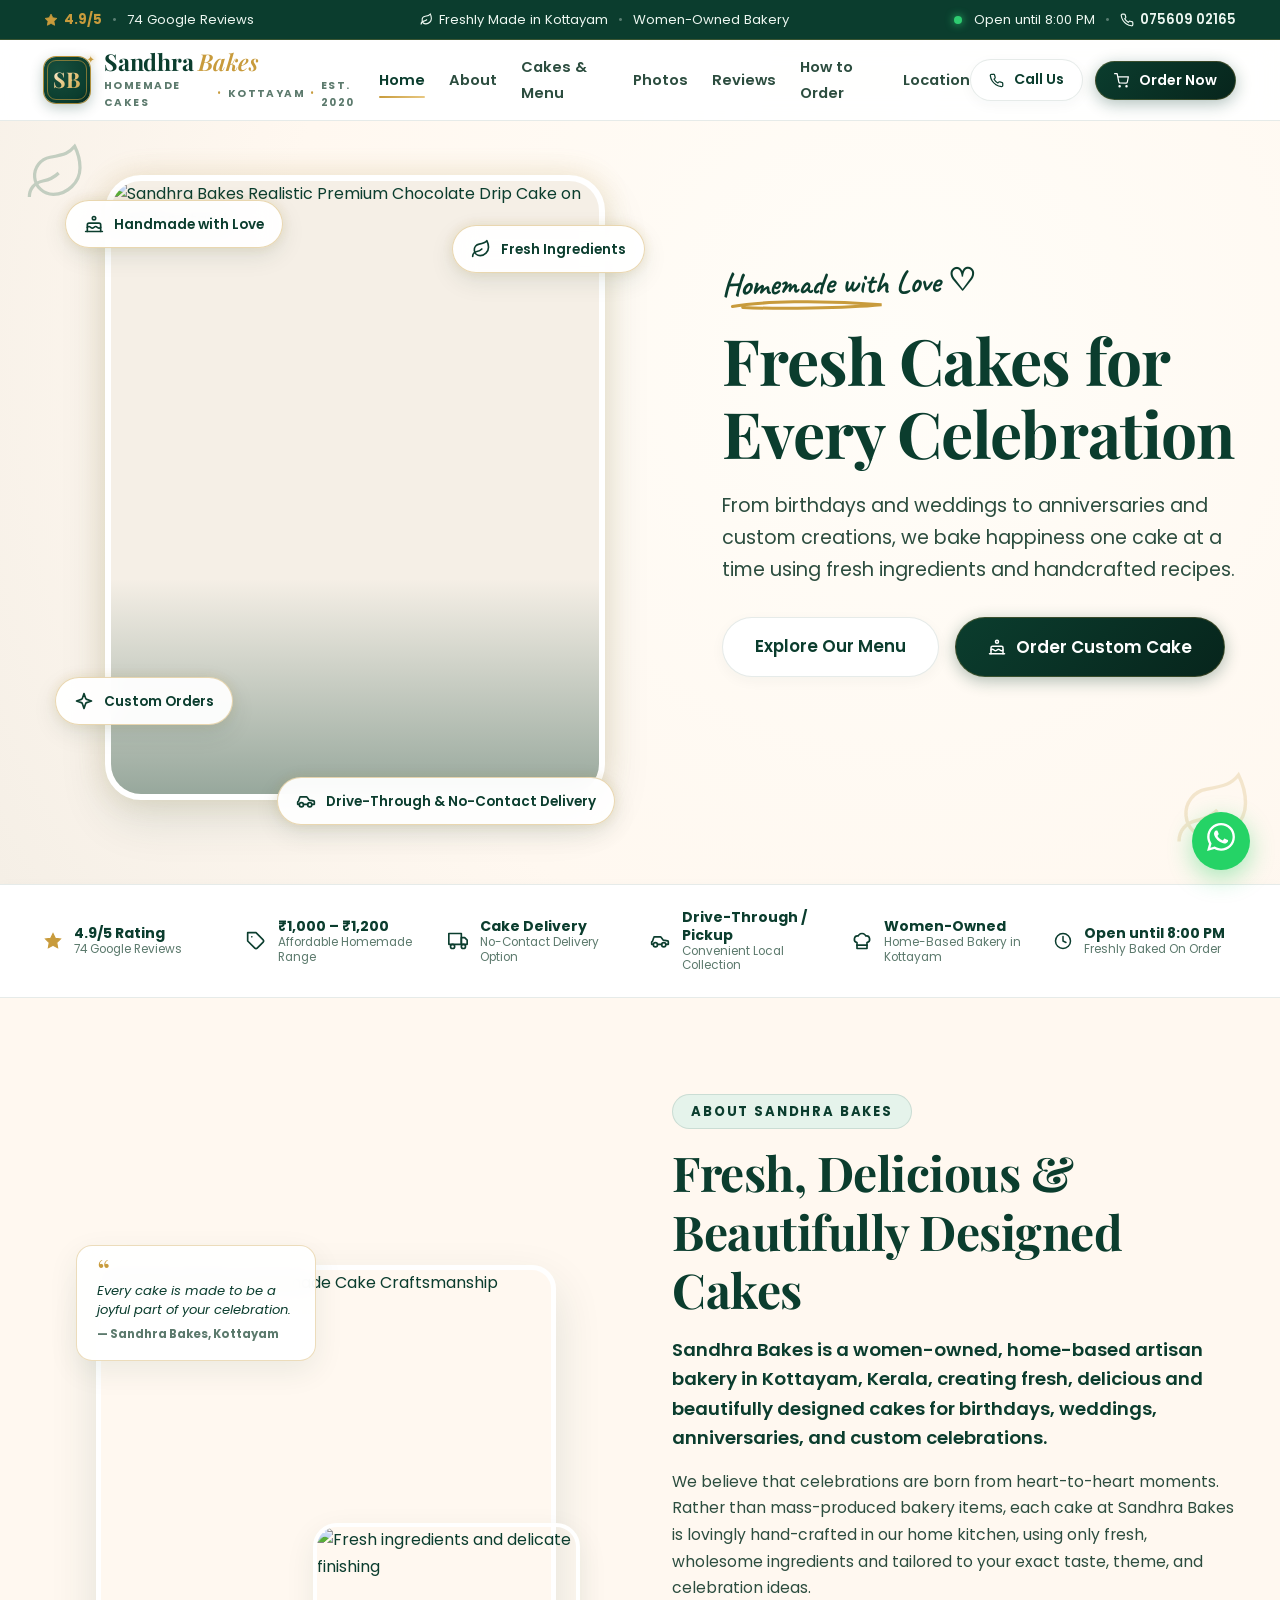
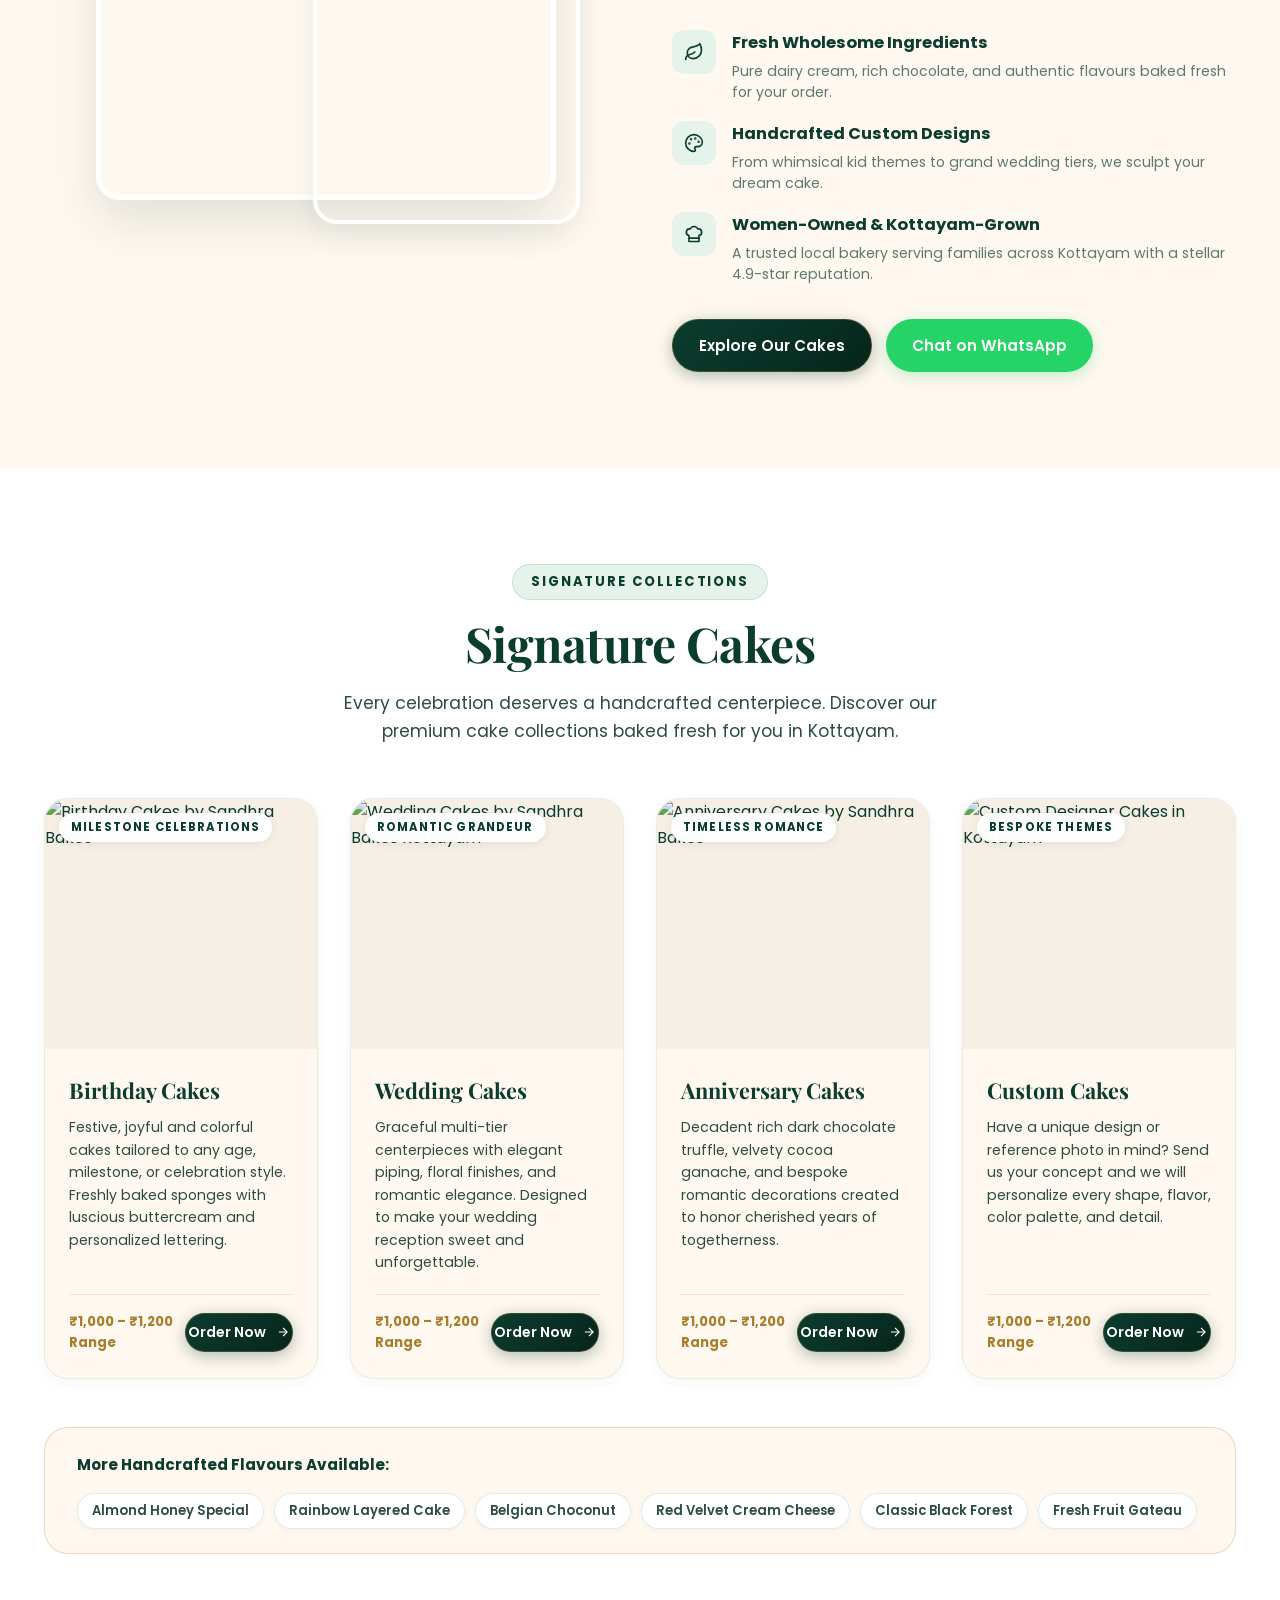
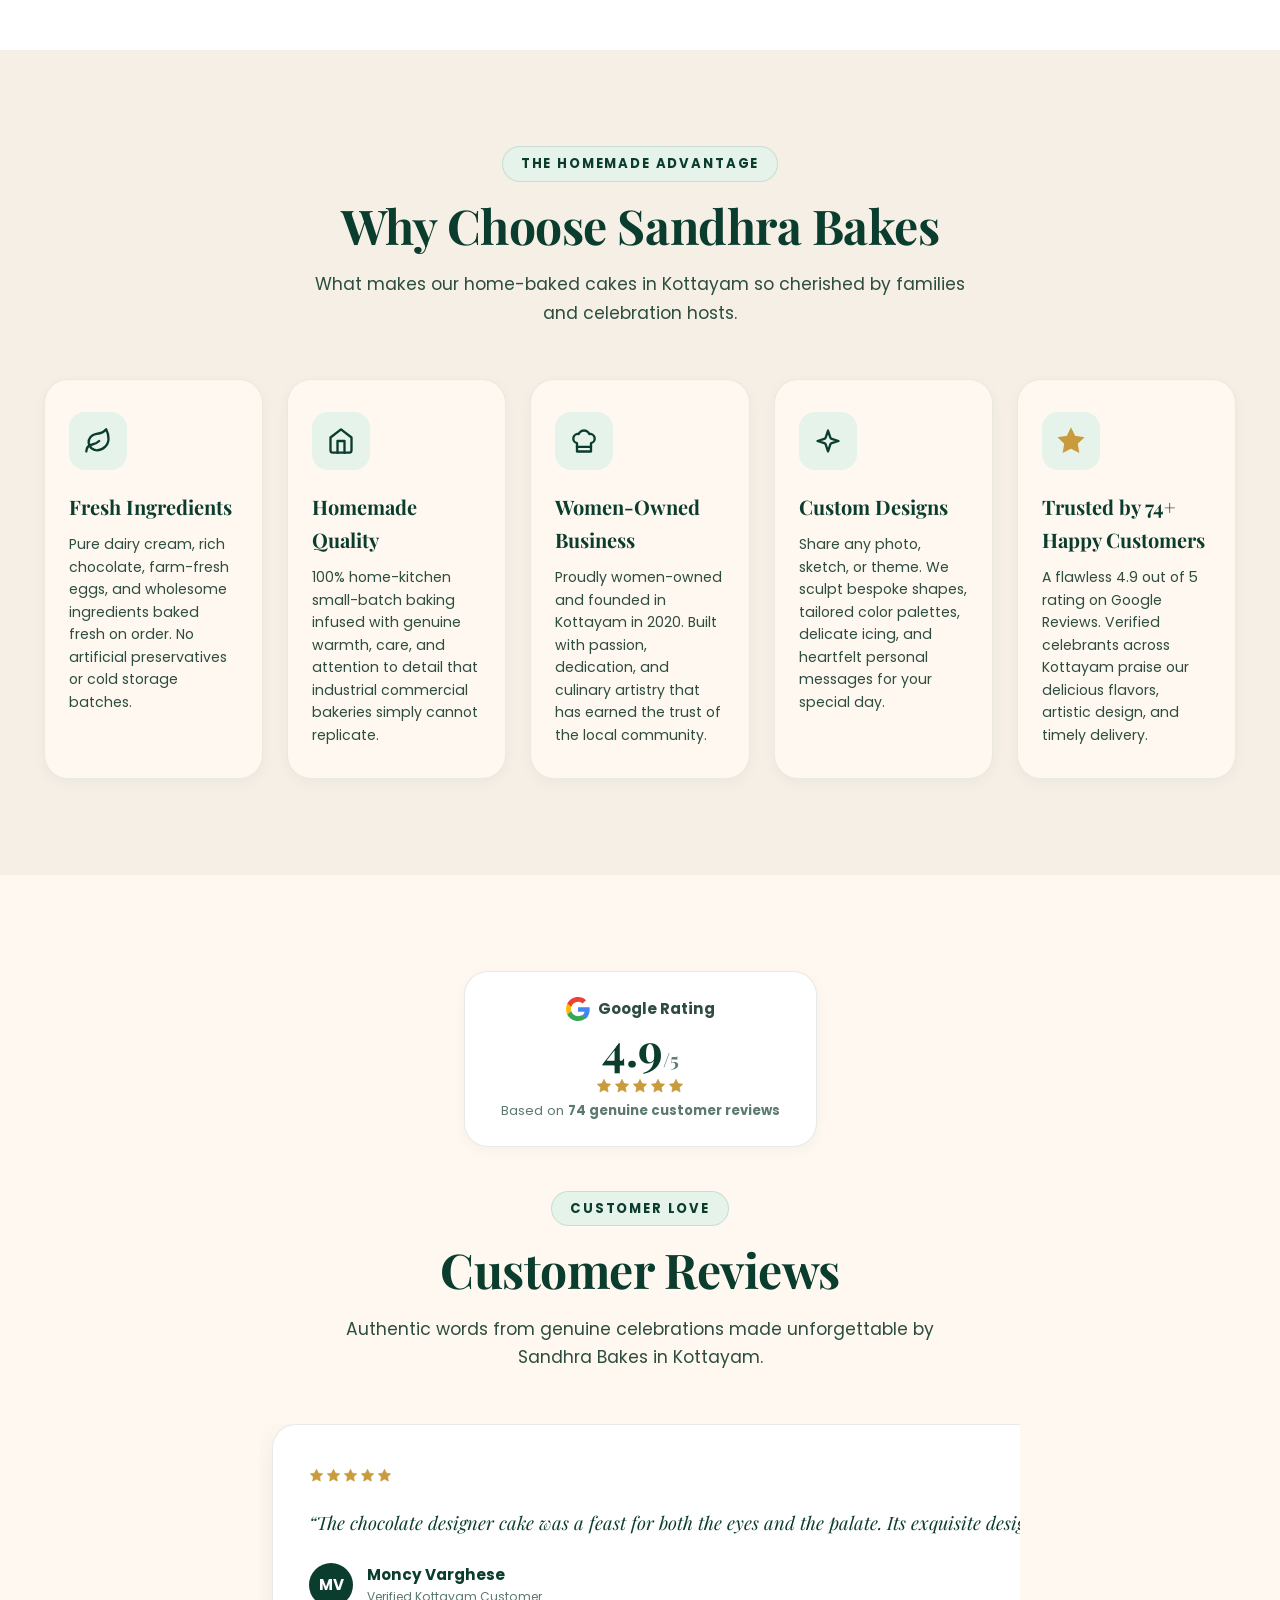
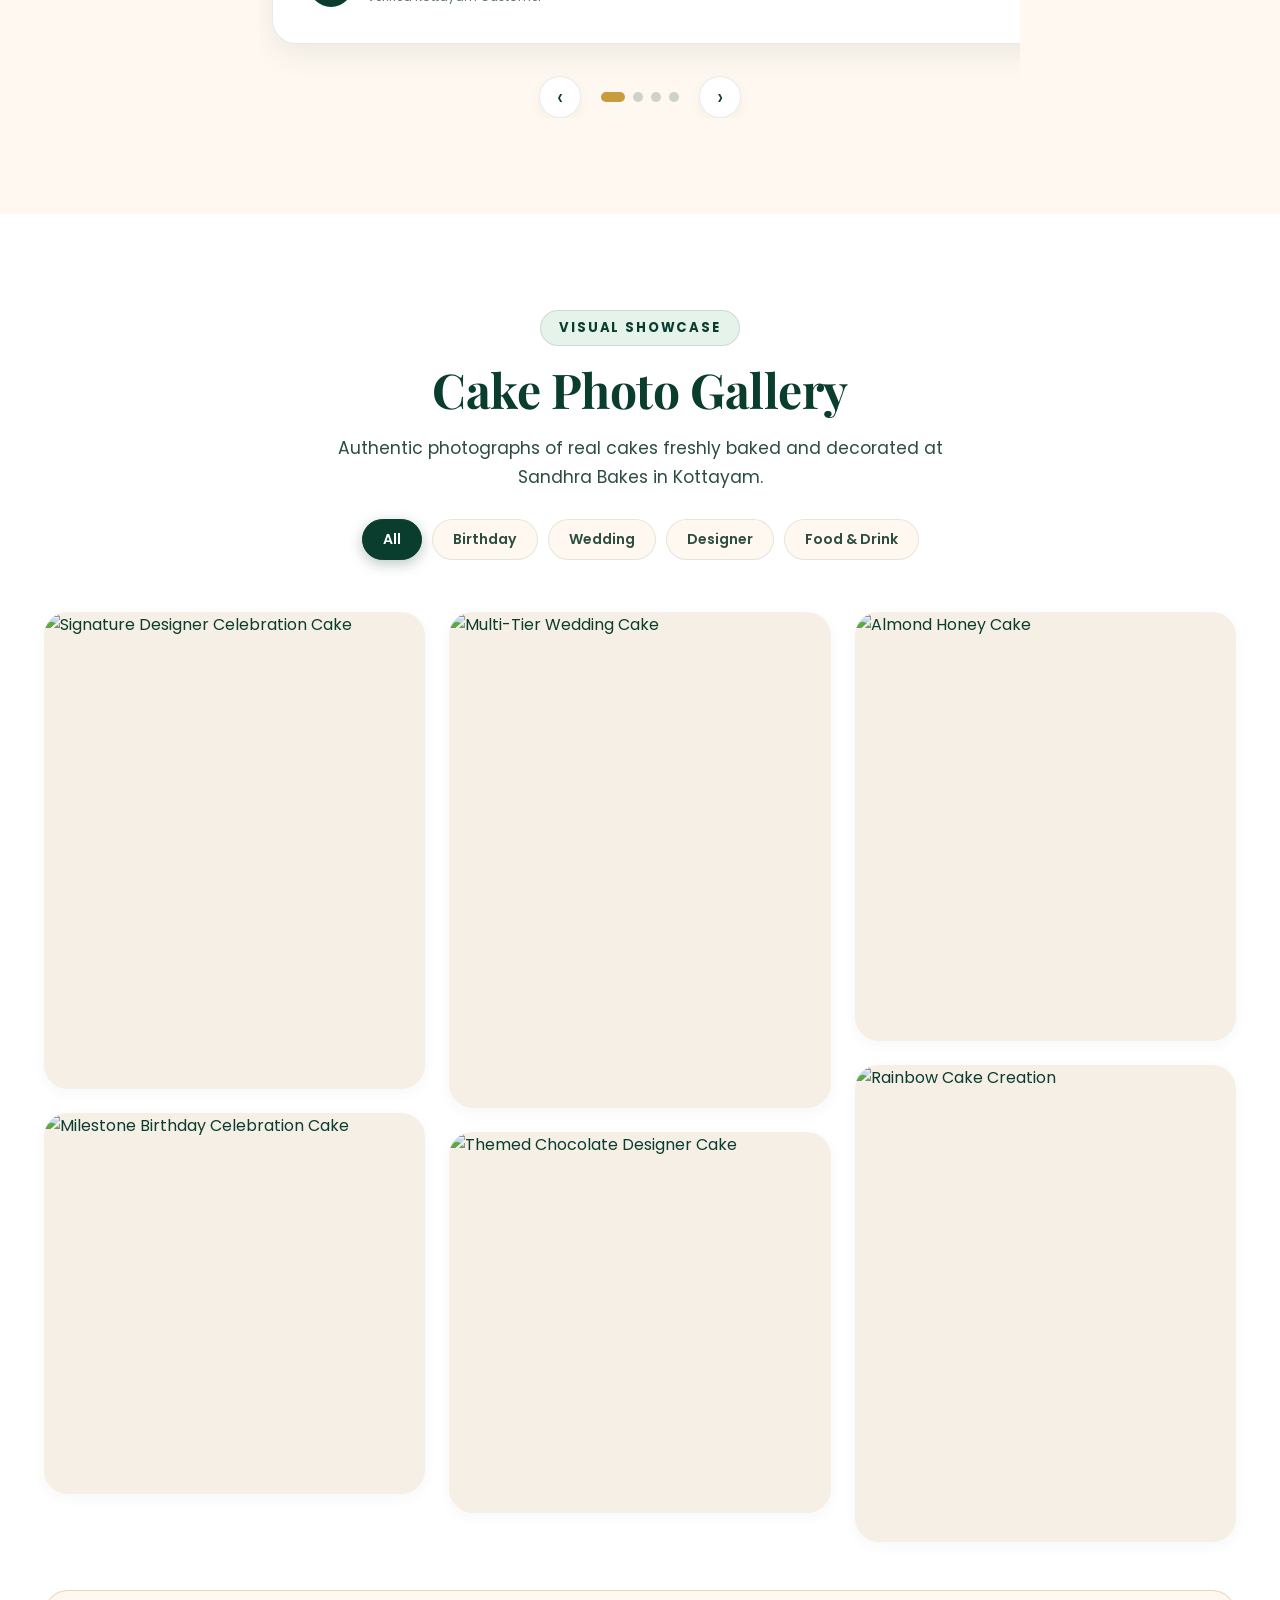
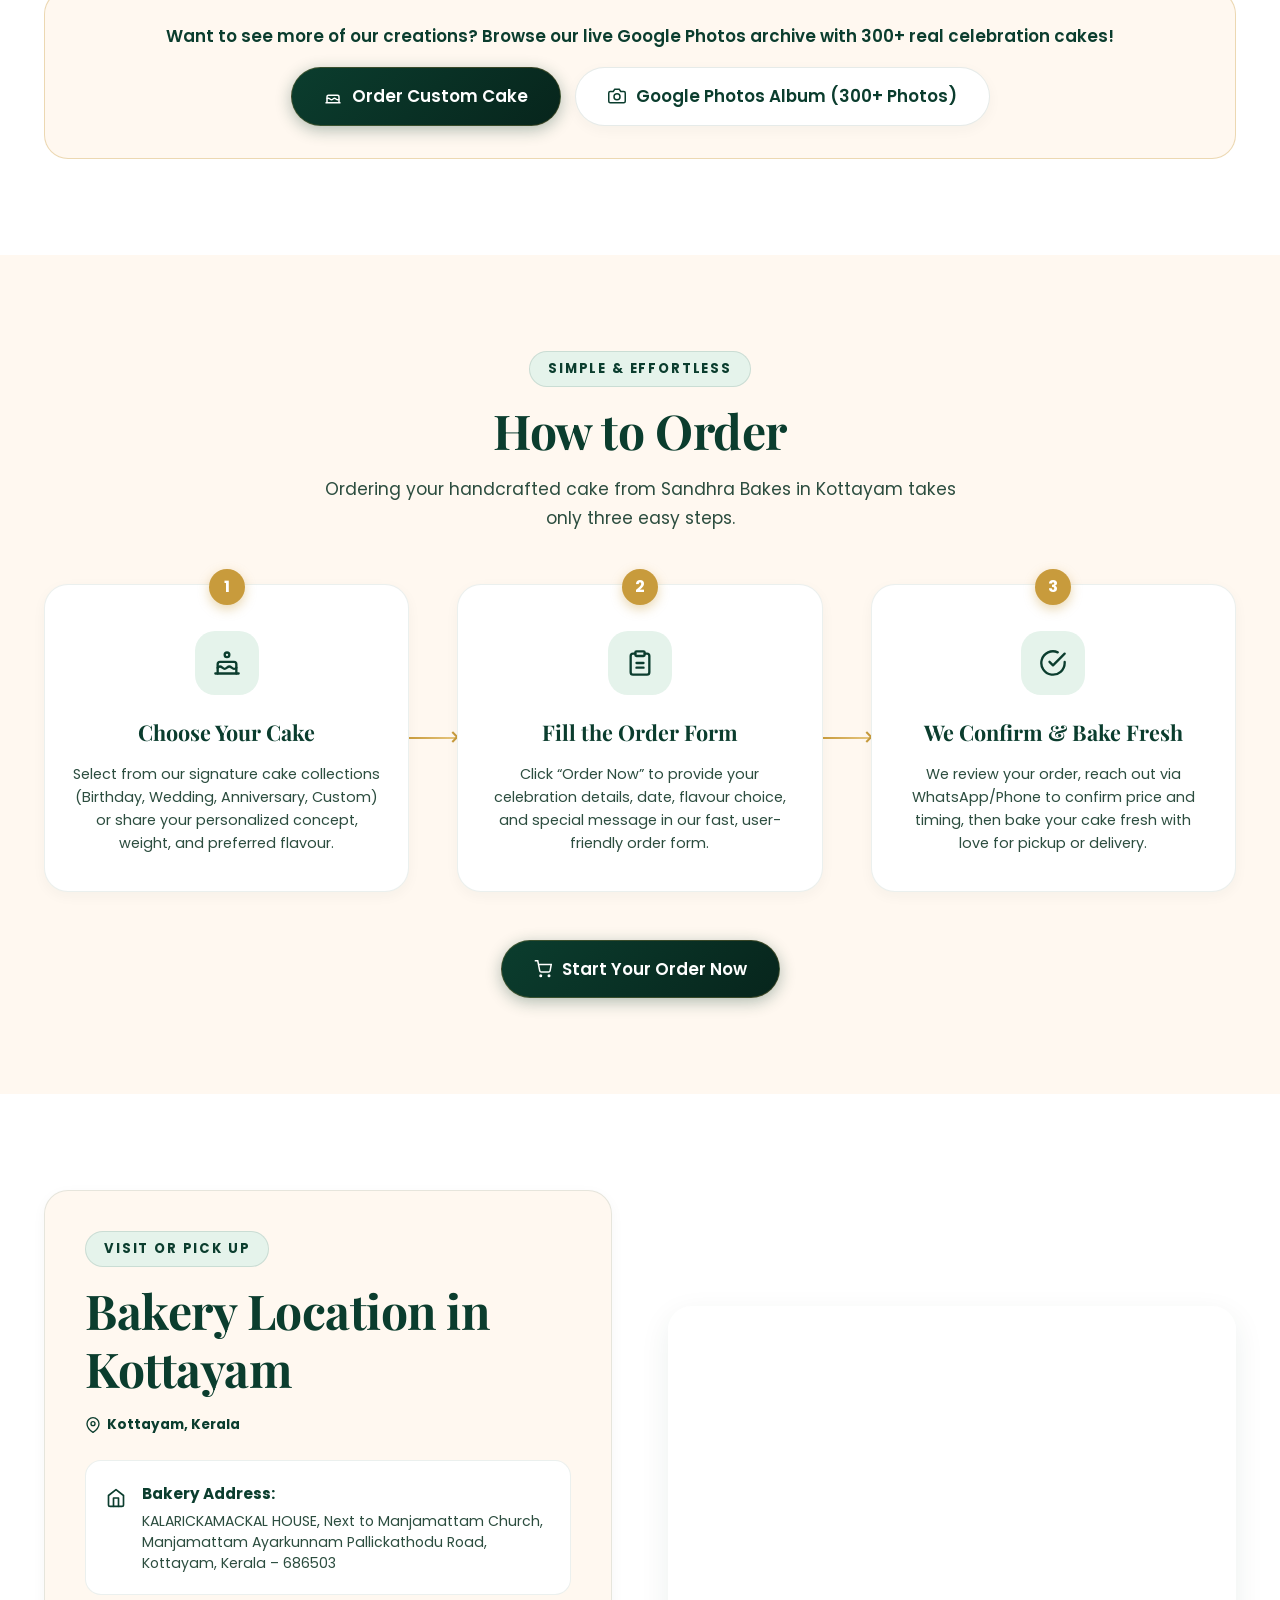
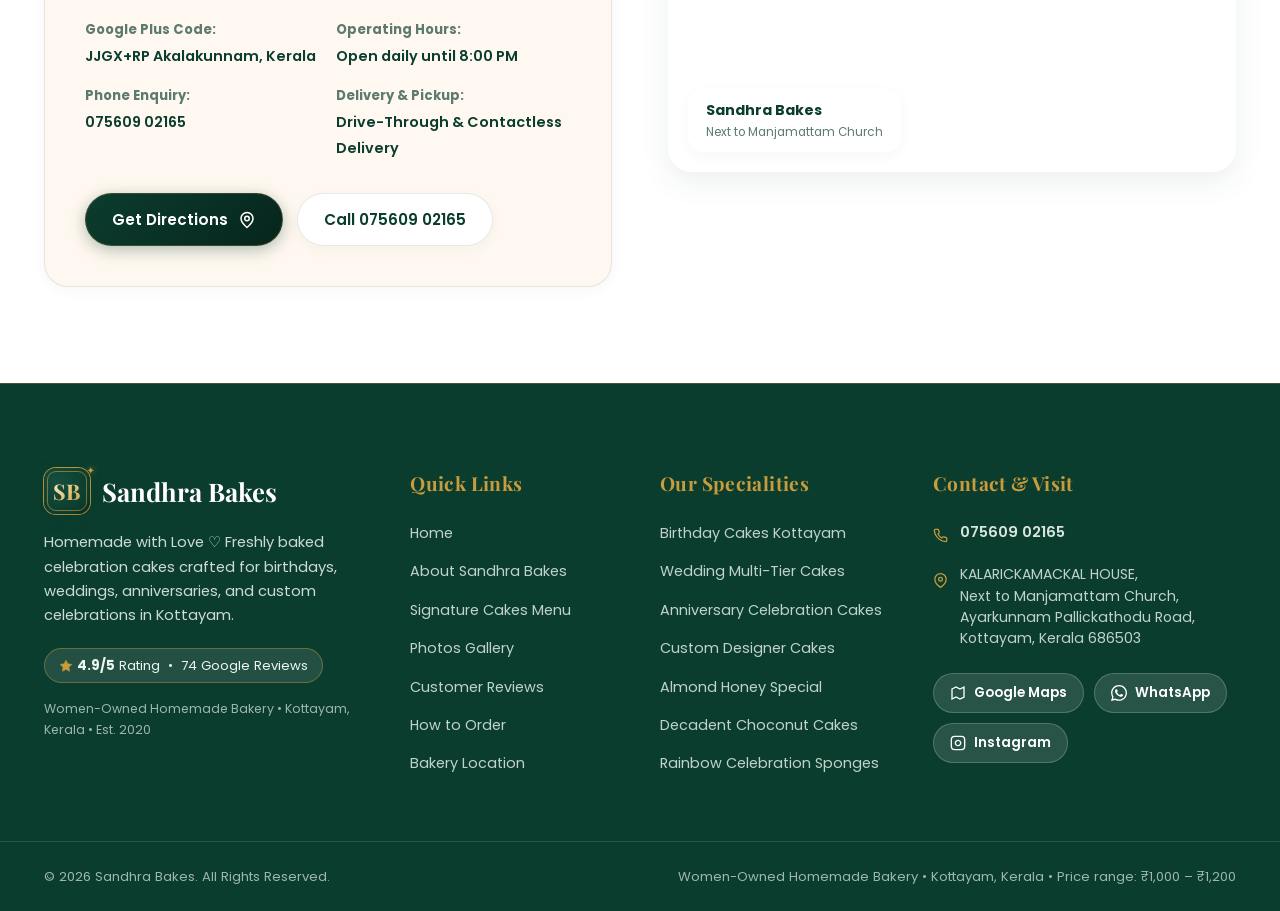
==== commit 6a26b5e4: "Add files via upload" ====
--- a/index.html
+++ b/index.html
@@ -4,25 +4,25 @@
   <meta charset="UTF-8">
   <meta name="viewport" content="width=device-width, initial-scale=1.0">
   <meta name="referrer" content="no-referrer">
-  <title>Sandhra Bakes | Homemade Cakes in Kottayam</title>
+  <title>Sandhra Bakes | Homemade Cakes in Kottayam, Kerala</title>
   
   <!-- SEO Meta Tags -->
-  <meta name="description" content="Sandhra Bakes offers fresh homemade birthday cakes, wedding cakes, designer cakes and custom cakes in Kottayam, Kerala. Beautifully crafted cakes made for your special moments.">
-  <meta name="keywords" content="Homemade cakes in Kottayam, Birthday cakes Kottayam, Custom cakes Kottayam, Wedding cakes Kottayam, Designer cakes Kottayam, Sandhra Bakes, Cakes near Kottayam, Manjamattam bakery">
+  <meta name="description" content="Sandhra Bakes offers fresh homemade birthday cakes, wedding cakes, anniversary cakes, and custom cakes in Kottayam, Kerala. Women-owned homemade bakery. Rating: 4.9/5 from 74 Google Reviews.">
+  <meta name="keywords" content="Homemade cakes in Kottayam, Birthday cakes Kottayam, Custom cakes Kottayam, Wedding cakes Kottayam, Anniversary cakes Kottayam, Sandhra Bakes, Cakes near Kottayam, Manjamattam bakery">
   <meta name="author" content="Sandhra Bakes">
   <link rel="canonical" href="https://sandhrabakeskottayam.com">
   
-  <!-- Open Graph / Facebook -->
+  <!-- Open Graph / Social Sharing -->
   <meta property="og:type" content="website">
   <meta property="og:url" content="https://sandhrabakeskottayam.com">
-  <meta property="og:title" content="Sandhra Bakes | Homemade Cakes in Kottayam">
-  <meta property="og:description" content="Freshly baked homemade cakes crafted with care, creativity and delicious flavours in Kottayam, Kerala. Rating: 4.9/5 from 74 reviews.">
+  <meta property="og:title" content="Sandhra Bakes | Fresh Homemade Cakes in Kottayam">
+  <meta property="og:description" content="Homemade with Love. Freshly baked cakes crafted for birthdays, weddings, anniversaries, and custom celebrations in Kottayam. Rating: 4.9/5 from 74 reviews.">
   <meta property="og:image" content="https://lh3.googleusercontent.com/pw/AP1GczPmQ7cXItlsq_IG6DcsxVnK656pvbzwvKTvD00lIcrkE6Pivtur_UzTQNr4w65_505WRktUZ-ItnyXVq9TI4ApzQZ-EcpbuLc98aDN7Q7O1o4MaWz8x=w1200">
 
-  <!-- Favicon & Fonts -->
+  <!-- Luxury Patisserie Google Fonts: Playfair Display, Cormorant Garamond, Poppins, Caveat -->
   <link rel="preconnect" href="https://fonts.googleapis.com">
   <link rel="preconnect" href="https://fonts.gstatic.com" crossorigin>
-  <link href="https://fonts.googleapis.com/css2?family=Playfair+Display:ital,wght@0,400;0,500;0,600;0,700;1,400&family=Plus+Jakarta+Sans:wght@300;400;500;600;700&display=swap" rel="stylesheet">
+  <link href="https://fonts.googleapis.com/css2?family=Caveat:wght@600;700&family=Cormorant+Garamond:ital,wght@0,500;0,600;0,700;1,400;1,600&family=Playfair+Display:ital,wght@0,500;0,600;0,700;1,400;1,600&family=Poppins:ital,wght@0,300;0,400;0,500;0,600;0,700;1,400&display=swap" rel="stylesheet">
   
   <!-- Stylesheet -->
   <link rel="stylesheet" href="styles.css">
@@ -32,7 +32,8 @@
   {
     "@context": "https://schema.org",
     "@type": "Bakery",
-    "name": "Sandhra Bakes – Homemade Cakes",
+    "name": "Sandhra Bakes",
+    "description": "Women-owned homemade bakery based in Kottayam, Kerala crafting fresh cakes for every celebration.",
     "image": "https://lh3.googleusercontent.com/pw/AP1GczPmQ7cXItlsq_IG6DcsxVnK656pvbzwvKTvD00lIcrkE6Pivtur_UzTQNr4w65_505WRktUZ-ItnyXVq9TI4ApzQZ-EcpbuLc98aDN7Q7O1o4MaWz8x=w800",
     "telephone": "07560902165",
     "url": "https://sandhrabakeskottayam.com",
@@ -59,17 +60,6 @@
       "dayOfWeek": ["Monday", "Tuesday", "Wednesday", "Thursday", "Friday", "Saturday", "Sunday"],
       "opens": "09:00",
       "closes": "20:00"
-    },
-    "servesCuisine": "Bakery, Custom Cakes, Homemade Cakes",
-    "hasOfferCatalog": {
-      "@type": "OfferCatalog",
-      "name": "Sandhra Bakes Cake Collection",
-      "itemListElement": [
-        {"@type": "Offer", "itemOffered": {"@type": "Service", "name": "Custom Cakes"}},
-        {"@type": "Offer", "itemOffered": {"@type": "Service", "name": "Birthday Cakes"}},
-        {"@type": "Offer", "itemOffered": {"@type": "Service", "name": "Wedding Cakes"}},
-        {"@type": "Offer", "itemOffered": {"@type": "Service", "name": "Designer Cakes"}}
-      ]
     }
   }
   </script>
@@ -81,67 +71,93 @@
     <div class="cursor-trail" id="cursorTrail"></div>
   </div>
 
-  <!-- Ambient Glow Background -->
+  <!-- Ambient Luxury Glow -->
   <div class="ambient-glow glow-1" aria-hidden="true"></div>
   <div class="ambient-glow glow-2" aria-hidden="true"></div>
 
-  <!-- Announcement Bar -->
-  <div class="announcement-bar" id="announcementBar">
+  <!-- TOP ANNOUNCEMENT BAR (Height: 40px, Deep Forest Green #0B3D2E) -->
+  <aside class="announcement-bar" id="announcementBar" aria-label="Bakery Announcements">
     <div class="container announcement-inner">
-      <div class="announcement-item">
-        <span class="announce-entry entry-1 star-rating"><svg class="svg-icon svg-icon-gold" width="14" height="14" viewBox="0 0 24 24" fill="#C99738" stroke="#C99738" stroke-width="1.5"><polygon points="12 2 15.09 8.26 22 9.27 17 14.14 18.18 21.02 12 17.77 5.82 21.02 7 14.14 2 9.27 8.91 8.26 12 2"/></svg> 4.9/5</span>
+      <!-- Left: 4.9/5 Rating & Reviews -->
+      <div class="announcement-item announce-left">
+        <span class="announce-entry entry-1 star-rating">
+          <svg class="svg-icon svg-icon-gold" width="14" height="14" viewBox="0 0 24 24" fill="#C89B3C" stroke="#C89B3C" stroke-width="1.5"><polygon points="12 2 15.09 8.26 22 9.27 17 14.14 18.18 21.02 12 17.77 5.82 21.02 7 14.14 2 9.27 8.91 8.26 12 2"/></svg>
+          <strong>4.9/5</strong>
+        </span>
         <span class="sep">•</span>
         <span class="announce-entry entry-2">74 Google Reviews</span>
       </div>
-      <div class="announcement-item hide-mobile">
-        <span class="announce-entry entry-3">Freshly Made in Kottayam</span>
+
+      <!-- Center: Location & Women-Owned -->
+      <div class="announcement-item announce-center hide-mobile">
+        <span class="announce-entry entry-3">
+          <svg class="svg-icon" width="13" height="13" viewBox="0 0 24 24" fill="none" stroke="currentColor" stroke-width="2"><path d="M11 20A7 7 0 0 1 9.8 6.1C15.5 5 17 4.48 19 2c1 2 2 4.18 2 8 0 5.5-4.78 10-10 10Z"/><path d="M2 21c0-3 1.85-5.36 5.08-6C9.5 14.52 12 13 13 12"/></svg>
+          Freshly Made in Kottayam
+        </span>
         <span class="sep">•</span>
         <span class="announce-entry entry-4">Women-Owned Bakery</span>
       </div>
-      <div class="announcement-item">
-        <span class="announce-entry entry-5"><span class="status-dot"></span>Open until 8:00 PM</span>
+
+      <!-- Right: Operating Hours & Direct Phone -->
+      <div class="announcement-item announce-right">
+        <span class="announce-entry entry-5">
+          <span class="status-dot" aria-hidden="true"></span>Open until 8:00 PM
+        </span>
         <span class="sep">•</span>
-        <a href="tel:07560902165" class="phone-link announce-entry entry-6"><svg class="svg-icon" width="15" height="15" viewBox="0 0 24 24" fill="none" stroke="currentColor" stroke-width="2" stroke-linecap="round" stroke-linejoin="round"><path d="M22 16.92v3a2 2 0 0 1-2.18 2 19.79 19.79 0 0 1-8.63-3.07 19.5 19.5 0 0 1-6-6 19.79 19.79 0 0 1-3.07-8.67A2 2 0 0 1 4.11 2h3a2 2 0 0 1 2 1.72 12.84 12.84 0 0 0 .7 2.81 2 2 0 0 1-.45 2.11L8.09 9.91a16 16 0 0 0 6 6l1.27-1.27a2 2 0 0 1 2.11-.45 12.84 12.84 0 0 0 2.81.7A2 2 0 0 1 22 16.92z"/></svg> 075609 02165</a>
+        <a href="tel:07560902165" class="phone-link announce-entry entry-6">
+          <svg class="svg-icon" width="14" height="14" viewBox="0 0 24 24" fill="none" stroke="currentColor" stroke-width="2" stroke-linecap="round" stroke-linejoin="round"><path d="M22 16.92v3a2 2 0 0 1-2.18 2 19.79 19.79 0 0 1-8.63-3.07 19.5 19.5 0 0 1-6-6 19.79 19.79 0 0 1-3.07-8.67A2 2 0 0 1 4.11 2h3a2 2 0 0 1 2 1.72 12.84 12.84 0 0 0 .7 2.81 2 2 0 0 1-.45 2.11L8.09 9.91a16 16 0 0 0 6 6l1.27-1.27a2 2 0 0 1 2.11-.45 12.84 12.84 0 0 0 2.81.7A2 2 0 0 1 22 16.92z"/></svg>
+          075609 02165
+        </a>
       </div>
     </div>
-  </div>
-
-  <!-- Sticky Header & Navigation -->
+  </aside>
+
+  <!-- MAIN STICKY NAVIGATION (White background + soft glass effect) -->
   <header class="site-header" id="siteHeader">
     <div class="container nav-container">
-      <a href="#hero" class="brand-logo" aria-label="Sandhra Bakes Home">
+      <!-- Left Section: Gold & Green Rounded-Square SB Logo + Branding -->
+      <a href="#hero" class="brand-logo" aria-label="Sandhra Bakes - Return to Top">
         <div class="brand-symbol">
           <span class="symbol-text">SB</span>
         </div>
         <div class="brand-text">
           <span class="brand-name">Sandhra <span class="bakes-accent">Bakes</span></span>
-          <span class="brand-tagline">Homemade Cakes <span class="tagline-dot">•</span> Kottayam <span class="tagline-dot">•</span> Est. 2020</span>
+          <div class="brand-tagline-block">
+            <span>HOMEMADE CAKES</span>
+            <span class="tagline-dot">•</span>
+            <span>KOTTAYAM</span>
+            <span class="tagline-dot">•</span>
+            <span>EST. 2020</span>
+          </div>
         </div>
       </a>
 
-      <!-- Desktop Navigation Links (Single-Page In-Page Smooth Scroll) -->
+      <!-- Center Navigation Links (Animated Gold Underline on Active Link) -->
       <nav class="desktop-nav" aria-label="Main Navigation">
         <ul class="nav-list">
           <li><a href="#hero" class="nav-link active">Home</a></li>
           <li><a href="#about" class="nav-link">About</a></li>
-          <li><a href="#categories" class="nav-link">Cakes & Menu</a></li>
+          <li><a href="#signature-cakes" class="nav-link">Cakes & Menu</a></li>
           <li><a href="#gallery" class="nav-link">Photos</a></li>
           <li><a href="#reviews" class="nav-link">Reviews</a></li>
-          <li><a href="#booking" class="nav-link">How To Order</a></li>
+          <li><a href="#how-to-order" class="nav-link">How to Order</a></li>
           <li><a href="#location" class="nav-link">Location</a></li>
         </ul>
       </nav>
 
-      <!-- Header CTAs -->
+      <!-- Right Section: Rounded-Pill Secondary & Primary CTAs -->
       <div class="header-actions">
-        <a href="tel:07560902165" class="btn-icon-link hide-mobile" title="Call Sandhra Bakes">
-          <svg width="18" height="18" viewBox="0 0 24 24" fill="none" stroke="currentColor" stroke-width="2" stroke-linecap="round" stroke-linejoin="round"><path d="M22 16.92v3a2 2 0 0 1-2.18 2 19.79 19.79 0 0 1-8.63-3.07 19.5 19.5 0 0 1-6-6 19.79 19.79 0 0 1-3.07-8.67A2 2 0 0 1 4.11 2h3a2 2 0 0 1 2 1.72 12.84 12.84 0 0 0 .7 2.81 2 2 0 0 1-.45 2.11L8.09 9.91a16 16 0 0 0 6 6l1.27-1.27a2 2 0 0 1 2.11-.45 12.84 12.84 0 0 0 2.81.7A2 2 0 0 1 22 16.92z"></path></svg>
+        <a href="tel:07560902165" class="btn btn-secondary btn-pill btn-sm hide-mobile" title="Call Sandhra Bakes">
+          <svg class="svg-icon" width="15" height="15" viewBox="0 0 24 24" fill="none" stroke="currentColor" stroke-width="2" stroke-linecap="round" stroke-linejoin="round"><path d="M22 16.92v3a2 2 0 0 1-2.18 2 19.79 19.79 0 0 1-8.63-3.07 19.5 19.5 0 0 1-6-6 19.79 19.79 0 0 1-3.07-8.67A2 2 0 0 1 4.11 2h3a2 2 0 0 1 2 1.72 12.84 12.84 0 0 0 .7 2.81 2 2 0 0 1-.45 2.11L8.09 9.91a16 16 0 0 0 6 6l1.27-1.27a2 2 0 0 1 2.11-.45 12.84 12.84 0 0 0 2.81.7A2 2 0 0 1 22 16.92z"/></svg>
           <span>Call Us</span>
         </a>
-        <a href="https://forms.gle/xJKgekkCB4yArpEN9" target="_blank" rel="noopener noreferrer" class="btn btn-primary btn-sm google-form-btn">Order Now</a>
+        <button type="button" class="btn btn-primary btn-pill btn-sm open-order-modal-btn">
+          <svg class="svg-icon" width="15" height="15" viewBox="0 0 24 24" fill="none" stroke="currentColor" stroke-width="2" stroke-linecap="round" stroke-linejoin="round"><circle cx="9" cy="21" r="1"/><circle cx="20" cy="21" r="1"/><path d="M1 1h4l2.68 13.39a2 2 0 0 0 2 1.61h9.72a2 2 0 0 0 2-1.61L23 6H6"/></svg>
+          <span>Order Now</span>
+        </button>
         
-        <!-- Hamburger Menu Button for Mobile -->
-        <button class="mobile-toggle" id="mobileToggle" aria-label="Toggle Navigation Menu" aria-expanded="false">
+        <!-- Mobile Toggle Button -->
+        <button class="mobile-toggle" id="mobileToggle" aria-label="Toggle Mobile Navigation" aria-expanded="false">
           <span class="hamburger-line"></span>
           <span class="hamburger-line"></span>
           <span class="hamburger-line"></span>
@@ -151,121 +167,156 @@
 
     <!-- Mobile Drawer Navigation -->
     <div class="mobile-drawer" id="mobileDrawer">
-      <nav class="mobile-nav" aria-label="Mobile Navigation">
+      <nav class="mobile-nav" aria-label="Mobile Navigation Drawer">
         <ul class="mobile-nav-list">
           <li><a href="#hero" class="mobile-nav-link active">Home</a></li>
           <li><a href="#about" class="mobile-nav-link">About Sandhra Bakes</a></li>
-          <li><a href="#categories" class="mobile-nav-link">Cakes & Menu</a></li>
-          <li><a href="#gallery" class="mobile-nav-link">Photo Gallery (Photos)</a></li>
+          <li><a href="#signature-cakes" class="mobile-nav-link">Cakes & Menu</a></li>
+          <li><a href="#gallery" class="mobile-nav-link">Photos Gallery</a></li>
           <li><a href="#reviews" class="mobile-nav-link">Customer Reviews (4.9 Rating)</a></li>
-          <li><a href="#booking" class="mobile-nav-link">How To Order (Booking Guide)</a></li>
+          <li><a href="#how-to-order" class="mobile-nav-link">How to Order</a></li>
           <li><a href="#location" class="mobile-nav-link">Bakery Location & Map</a></li>
         </ul>
         <div class="mobile-drawer-footer">
-          <a href="https://forms.gle/xJKgekkCB4yArpEN9" target="_blank" rel="noopener noreferrer" class="btn btn-primary btn-block google-form-btn"><svg class="svg-icon" width="16" height="16" viewBox="0 0 24 24" fill="none" stroke="currentColor" stroke-width="2" stroke-linecap="round" stroke-linejoin="round"><path d="M20 21v-8a2 2 0 0 0-2-2H6a2 2 0 0 0-2 2v8"/><path d="M4 16s.5-1 2-1 2.5 2 4 2 2.5-2 4-2 2.5 2 4 2 2-1 2-1"/><path d="M2 21h20"/><path d="M7 8v2"/><path d="M12 8v2"/><path d="M17 8v2"/><circle cx="7" cy="4" r="1"/><circle cx="12" cy="4" r="1"/><circle cx="17" cy="4" r="1"/></svg> Order via Google Form</a>
-          <a href="https://wa.me/917560902165?text=Hello%20Sandhra%20Bakes,%20I%20would%20like%20to%20enquire%20about%20ordering%20a%20cake" class="btn btn-whatsapp btn-block" target="_blank" rel="noopener"><svg class="svg-icon" width="16" height="16" viewBox="0 0 24 24" fill="currentColor"><path d="M.057 24l1.687-6.163c-1.041-1.804-1.588-3.849-1.587-5.946.003-6.556 5.338-11.891 11.893-11.891 3.181.001 6.167 1.24 8.413 3.488 2.245 2.248 3.481 5.236 3.48 8.414-.003 6.557-5.338 11.892-11.893 11.892-1.99-.001-3.951-.5-5.688-1.448l-6.305 1.654zm6.597-3.807c1.676.995 3.276 1.591 5.392 1.592 5.448 0 9.886-4.434 9.889-9.885.002-5.462-4.415-9.89-9.881-9.892-5.452 0-9.887 4.434-9.889 9.884-.001 2.225.651 3.891 1.746 5.634l-.999 3.648 3.742-.981zm11.387-5.464c-.074-.124-.272-.198-.57-.347-.297-.149-1.758-.868-2.031-.967-.272-.099-.47-.149-.669.149-.198.297-.768.967-.941 1.165-.173.198-.347.223-.644.074-.297-.149-1.255-.462-2.39-1.475-.883-.788-1.48-1.761-1.653-2.059-.173-.297-.018-.458.13-.606.134-.133.297-.347.446-.521.151-.172.2-.296.3-.495.099-.198.05-.372-.025-.521-.075-.148-.669-1.611-.916-2.206-.242-.579-.487-.501-.669-.51l-.57-.01c-.198 0-.52.074-.792.372s-1.04 1.016-1.04 2.479 1.065 2.876 1.213 3.074c.149.198 2.095 3.2 5.076 4.487.709.306 1.263.489 1.694.626.712.226 1.36.194 1.872.118.571-.085 1.758-.719 2.006-1.413.248-.695.248-1.29.173-1.414z"/></svg> WhatsApp Order</a>
-          <a href="tel:07560902165" class="btn btn-outline btn-block"><svg class="svg-icon" width="15" height="15" viewBox="0 0 24 24" fill="none" stroke="currentColor" stroke-width="2" stroke-linecap="round" stroke-linejoin="round"><path d="M22 16.92v3a2 2 0 0 1-2.18 2 19.79 19.79 0 0 1-8.63-3.07 19.5 19.5 0 0 1-6-6 19.79 19.79 0 0 1-3.07-8.67A2 2 0 0 1 4.11 2h3a2 2 0 0 1 2 1.72 12.84 12.84 0 0 0 .7 2.81 2 2 0 0 1-.45 2.11L8.09 9.91a16 16 0 0 0 6 6l1.27-1.27a2 2 0 0 1 2.11-.45 12.84 12.84 0 0 0 2.81.7A2 2 0 0 1 22 16.92z"/></svg> Call 075609 02165</a>
+          <button type="button" class="btn btn-primary btn-block open-order-modal-btn">
+            <svg class="svg-icon" width="16" height="16" viewBox="0 0 24 24" fill="none" stroke="currentColor" stroke-width="2" stroke-linecap="round" stroke-linejoin="round"><circle cx="9" cy="21" r="1"/><circle cx="20" cy="21" r="1"/><path d="M1 1h4l2.68 13.39a2 2 0 0 0 2 1.61h9.72a2 2 0 0 0 2-1.61L23 6H6"/></svg>
+            Order Cake (Google Form)
+          </button>
+          <a href="https://wa.me/917560902165?text=Hello%20Sandhra%20Bakes,%20I%20would%20like%20to%20enquire%20about%20ordering%20a%20cake!" class="btn btn-whatsapp btn-block" target="_blank" rel="noopener">
+            <svg class="svg-icon" width="16" height="16" viewBox="0 0 24 24" fill="currentColor"><path d="M.057 24l1.687-6.163c-1.041-1.804-1.588-3.849-1.587-5.946.003-6.556 5.338-11.891 11.893-11.891 3.181.001 6.167 1.24 8.413 3.488 2.245 2.248 3.481 5.236 3.48 8.414-.003 6.557-5.338 11.892-11.893 11.892-1.99-.001-3.951-.5-5.688-1.448l-6.305 1.654zm6.597-3.807c1.676.995 3.276 1.591 5.392 1.592 5.448 0 9.886-4.434 9.889-9.885.002-5.462-4.415-9.89-9.881-9.892-5.452 0-9.887 4.434-9.889 9.884-.001 2.225.651 3.891 1.746 5.634l-.999 3.648 3.742-.981zm11.387-5.464c-.074-.124-.272-.198-.57-.347-.297-.149-1.758-.868-2.031-.967-.272-.099-.47-.149-.669.149-.198.297-.768.967-.941 1.165-.173.198-.347.223-.644.074-.297-.149-1.255-.462-2.39-1.475-.883-.788-1.48-1.761-1.653-2.059-.173-.297-.018-.458.13-.606.134-.133.297-.347.446-.521.151-.172.2-.296.3-.495.099-.198.05-.372-.025-.521-.075-.148-.669-1.611-.916-2.206-.242-.579-.487-.501-.669-.51l-.57-.01c-.198 0-.52.074-.792.372s-1.04 1.016-1.04 2.479 1.065 2.876 1.213 3.074c.149.198 2.095 3.2 5.076 4.487.709.306 1.263.489 1.694.626.712.226 1.36.194 1.872.118.571-.085 1.758-.719 2.006-1.413.248-.695.248-1.29.173-1.414z"/></svg>
+            WhatsApp Enquiry
+          </a>
         </div>
       </nav>
     </div>
   </header>
 
   <main>
-    <!-- HERO SECTION -->
+    <!-- HERO BANNER (PREMIUM SHOWCASE) -->
     <section class="hero-section" id="hero">
+      <!-- Decorative Botanical Leaves Corner Elements -->
+      <div class="hero-leaf leaf-top-left" aria-hidden="true">
+        <svg width="64" height="64" viewBox="0 0 24 24" fill="none" stroke="#235F43" stroke-width="1.2" opacity="0.25"><path d="M11 20A7 7 0 0 1 9.8 6.1C15.5 5 17 4.48 19 2c1 2 2 4.18 2 8 0 5.5-4.78 10-10 10Z"/><path d="M2 21c0-3 1.85-5.36 5.08-6C9.5 14.52 12 13 13 12"/></svg>
+      </div>
+      <div class="hero-leaf leaf-bottom-right" aria-hidden="true">
+        <svg width="84" height="84" viewBox="0 0 24 24" fill="none" stroke="#C89B3C" stroke-width="1" opacity="0.2"><path d="M11 20A7 7 0 0 1 9.8 6.1C15.5 5 17 4.48 19 2c1 2 2 4.18 2 8 0 5.5-4.78 10-10 10Z"/><path d="M2 21c0-3 1.85-5.36 5.08-6C9.5 14.52 12 13 13 12"/></svg>
+      </div>
+
       <div class="container hero-container">
-        <div class="hero-content reveal">
-          <div class="hero-badge">
-            <span class="stars"><span class="stars-cluster" aria-label="5 out of 5 stars"><svg class="svg-icon svg-icon-gold" width="14" height="14" viewBox="0 0 24 24" fill="#C99738" stroke="#C99738" stroke-width="1.5"><polygon points="12 2 15.09 8.26 22 9.27 17 14.14 18.18 21.02 12 17.77 5.82 21.02 7 14.14 2 9.27 8.91 8.26 12 2"/></svg><svg class="svg-icon svg-icon-gold" width="14" height="14" viewBox="0 0 24 24" fill="#C99738" stroke="#C99738" stroke-width="1.5"><polygon points="12 2 15.09 8.26 22 9.27 17 14.14 18.18 21.02 12 17.77 5.82 21.02 7 14.14 2 9.27 8.91 8.26 12 2"/></svg><svg class="svg-icon svg-icon-gold" width="14" height="14" viewBox="0 0 24 24" fill="#C99738" stroke="#C99738" stroke-width="1.5"><polygon points="12 2 15.09 8.26 22 9.27 17 14.14 18.18 21.02 12 17.77 5.82 21.02 7 14.14 2 9.27 8.91 8.26 12 2"/></svg><svg class="svg-icon svg-icon-gold" width="14" height="14" viewBox="0 0 24 24" fill="#C99738" stroke="#C99738" stroke-width="1.5"><polygon points="12 2 15.09 8.26 22 9.27 17 14.14 18.18 21.02 12 17.77 5.82 21.02 7 14.14 2 9.27 8.91 8.26 12 2"/></svg><svg class="svg-icon svg-icon-gold" width="14" height="14" viewBox="0 0 24 24" fill="#C99738" stroke="#C99738" stroke-width="1.5"><polygon points="12 2 15.09 8.26 22 9.27 17 14.14 18.18 21.02 12 17.77 5.82 21.02 7 14.14 2 9.27 8.91 8.26 12 2"/></svg></span></span>
-            <span class="badge-text">4.9/5 from 74 Google Reviews</span>
-          </div>
-          <h1 class="hero-headline">
-            Made With Love.<br>
-            <span class="highlight-serif">Baked For Your</span> Special Moments.
-          </h1>
-          <p class="hero-subheading">
-            Homemade cakes crafted with care, creativity and delicious flavours in Kottayam.
-          </p>
-          
-          <div class="hero-trust">
-            <span class="trust-pill"><svg class="svg-icon" width="15" height="15" viewBox="0 0 24 24" fill="none" stroke="currentColor" stroke-width="2" stroke-linecap="round" stroke-linejoin="round"><path d="m12 3-1.912 5.813a2 2 0 0 1-1.275 1.275L3 12l5.813 1.912a2 2 0 0 1 1.275 1.275L12 21l1.912-5.813a2 2 0 0 1 1.275-1.275L21 12l-5.813-1.912a2 2 0 0 1-1.275-1.275L12 3Z"/></svg> Freshly Made</span>
-            <span class="trust-sep">•</span>
-            <span class="trust-pill"><svg class="svg-icon" width="15" height="15" viewBox="0 0 24 24" fill="none" stroke="currentColor" stroke-width="2" stroke-linecap="round" stroke-linejoin="round"><circle cx="13.5" cy="6.5" r=".5" fill="currentColor"/><circle cx="17.5" cy="10.5" r=".5" fill="currentColor"/><circle cx="8.5" cy="7.5" r=".5" fill="currentColor"/><circle cx="6.5" cy="12.5" r=".5" fill="currentColor"/><path d="M12 2C6.5 2 2 6.5 2 12s4.5 10 10 10c.926 0 1.648-.746 1.648-1.688 0-.437-.18-.835-.437-1.125-.29-.289-.438-.652-.438-1.125a1.64 1.64 0 0 1 1.668-1.668h1.996c3.051 0 5.563-2.512 5.563-5.563C22 6.5 17.5 2 12 2Z"/></svg> Custom Designed</span>
-            <span class="trust-sep">•</span>
-            <span class="trust-pill"><svg class="svg-icon" width="16" height="16" viewBox="0 0 24 24" fill="none" stroke="currentColor" stroke-width="2" stroke-linecap="round" stroke-linejoin="round"><rect x="1" y="3" width="15" height="13"></rect><polygon points="16 8 20 8 23 11 23 16 16 16 16 8"></polygon><circle cx="5.5" cy="18.5" r="2.5"></circle><circle cx="18.5" cy="18.5" r="2.5"></circle></svg> Delivered On Time</span>
-          </div>
-
-          <div class="hero-actions">
-            <a href="https://forms.gle/xJKgekkCB4yArpEN9" target="_blank" rel="noopener noreferrer" class="btn btn-primary btn-lg pulse-btn google-form-btn">
-              <span><svg class="svg-icon" width="16" height="16" viewBox="0 0 24 24" fill="none" stroke="currentColor" stroke-width="2" stroke-linecap="round" stroke-linejoin="round"><path d="M20 21v-8a2 2 0 0 0-2-2H6a2 2 0 0 0-2 2v8"/><path d="M4 16s.5-1 2-1 2.5 2 4 2 2.5-2 4-2 2.5 2 4 2 2-1 2-1"/><path d="M2 21h20"/><path d="M7 8v2"/><path d="M12 8v2"/><path d="M17 8v2"/><circle cx="7" cy="4" r="1"/><circle cx="12" cy="4" r="1"/><circle cx="17" cy="4" r="1"/></svg> Order Your Cake</span>
-              <svg width="20" height="20" viewBox="0 0 24 24" fill="none" stroke="currentColor" stroke-width="2" stroke-linecap="round" stroke-linejoin="round"><line x1="5" y1="12" x2="19" y2="12"></line><polyline points="12 5 19 12 12 19"></polyline></svg>
-            </a>
-            <a href="#booking" class="btn btn-secondary btn-lg">
-              <span>How To Order</span>
-            </a>
-          </div>
-
-          <div class="hero-business-facts">
-            <div class="fact-item">
-              <span class="fact-icon"><svg class="svg-icon" width="20" height="20" viewBox="0 0 24 24" fill="none" stroke="currentColor" stroke-width="2" stroke-linecap="round" stroke-linejoin="round"><path d="M6 13.87A4 4 0 0 1 7.41 6a5.11 5.11 0 0 1 1.05-1.54 5 5 0 0 1 7.08 0A5.11 5.11 0 0 1 16.59 6 4 4 0 0 1 18 13.87V21H6Z"/><line x1="6" y1="17" x2="18" y2="17"/></svg></span>
-              <span class="fact-label">Women-Owned</span>
-            </div>
-            <div class="fact-item">
-              <span class="fact-icon"><svg class="svg-icon" width="20" height="20" viewBox="0 0 24 24" fill="none" stroke="currentColor" stroke-width="2" stroke-linecap="round" stroke-linejoin="round"><path d="M3 9l9-7 9 7v11a2 2 0 0 1-2 2H5a2 2 0 0 1-2-2z"/><polyline points="9 22 9 12 15 12 15 22"/></svg></span>
-              <span class="fact-label">100% Homemade</span>
-            </div>
-            <div class="fact-item">
-              <span class="fact-icon"><svg class="svg-icon" width="20" height="20" viewBox="0 0 24 24" fill="none" stroke="currentColor" stroke-width="2" stroke-linecap="round" stroke-linejoin="round"><path d="M20.59 13.41l-7.17 7.17a2 2 0 0 1-2.83 0L2 12V2h10l8.59 8.59a2 2 0 0 1 0 2.82z"/><line x1="7" y1="7" x2="7.01" y2="7"/></svg></span>
-              <span class="fact-label">₹1,000 – ₹1,200</span>
-            </div>
-            <div class="fact-item">
-              <span class="fact-icon"><svg class="svg-icon" width="20" height="20" viewBox="0 0 24 24" fill="none" stroke="currentColor" stroke-width="2" stroke-linecap="round" stroke-linejoin="round"><path d="M21 10c0 7-9 13-9 13s-9-6-9-13a9 9 0 0 1 18 0z"/><circle cx="12" cy="10" r="3"/></svg></span>
-              <span class="fact-label">Kottayam, Kerala</span>
-            </div>
-          </div>
-        </div>
-
-        <div class="hero-visual reveal reveal-delay-1">
+        <!-- Hero Visual (On mobile stacks 1st; on desktop on right) -->
+        <div class="hero-visual reveal">
           <div class="hero-card-wrapper">
             <div class="hero-img-frame float-animation">
-              <img src="https://lh3.googleusercontent.com/pw/AP1GczPmQ7cXItlsq_IG6DcsxVnK656pvbzwvKTvD00lIcrkE6Pivtur_UzTQNr4w65_505WRktUZ-ItnyXVq9TI4ApzQZ-EcpbuLc98aDN7Q7O1o4MaWz8x=w1000" alt="Sandhra Bakes Signature Handcrafted Designer Cake" class="hero-img" width="550" height="600" loading="eager" fetchpriority="high">
+              <img src="https://lh3.googleusercontent.com/pw/AP1GczPmQ7cXItlsq_IG6DcsxVnK656pvbzwvKTvD00lIcrkE6Pivtur_UzTQNr4w65_505WRktUZ-ItnyXVq9TI4ApzQZ-EcpbuLc98aDN7Q7O1o4MaWz8x=w1000" alt="Sandhra Bakes Realistic Premium Chocolate Drip Cake on Wooden Stand" class="hero-img" width="550" height="600" loading="eager" fetchpriority="high">
               <div class="hero-img-overlay"></div>
             </div>
-            
-            <!-- Floating Decorative Badges -->
-            <div class="floating-badge badge-top-right float-slow">
-              <span class="fb-icon"><svg class="svg-icon" width="16" height="16" viewBox="0 0 24 24" fill="none" stroke="currentColor" stroke-width="2" stroke-linecap="round" stroke-linejoin="round"><path d="M20 21v-8a2 2 0 0 0-2-2H6a2 2 0 0 0-2 2v8"/><path d="M4 16s.5-1 2-1 2.5 2 4 2 2.5-2 4-2 2.5 2 4 2 2-1 2-1"/><path d="M2 21h20"/><path d="M7 8v2"/><path d="M12 8v2"/><path d="M17 8v2"/><circle cx="7" cy="4" r="1"/><circle cx="12" cy="4" r="1"/><circle cx="17" cy="4" r="1"/></svg></span>
+
+            <!-- 4 Floating Feature Cards (Circular / Rounded-Pill Desktop Floating) -->
+            <div class="floating-badge badge-card-1 float-slow">
+              <span class="fb-icon">
+                <svg class="svg-icon" width="20" height="20" viewBox="0 0 24 24" fill="none" stroke="currentColor" stroke-width="2" stroke-linecap="round" stroke-linejoin="round"><path d="M20 21v-8a2 2 0 0 0-2-2H6a2 2 0 0 0-2 2v8"/><path d="M4 16s.5-1 2-1 2.5 2 4 2 2.5-2 4-2 2.5 2 4 2 2-1 2-1"/><path d="M2 21h20"/><circle cx="12" cy="5" r="2"/></svg>
+              </span>
               <div class="fb-text">
-                <strong>Custom Designer Cakes</strong>
-                <span>Bespoke Handcrafted Finishes</span>
-              </div>
-            </div>
-
-            <div class="floating-badge badge-bottom-left float-reverse">
-              <div class="fb-stars"><span class="stars-cluster" aria-label="5 out of 5 stars"><svg class="svg-icon svg-icon-gold" width="14" height="14" viewBox="0 0 24 24" fill="#C99738" stroke="#C99738" stroke-width="1.5"><polygon points="12 2 15.09 8.26 22 9.27 17 14.14 18.18 21.02 12 17.77 5.82 21.02 7 14.14 2 9.27 8.91 8.26 12 2"/></svg><svg class="svg-icon svg-icon-gold" width="14" height="14" viewBox="0 0 24 24" fill="#C99738" stroke="#C99738" stroke-width="1.5"><polygon points="12 2 15.09 8.26 22 9.27 17 14.14 18.18 21.02 12 17.77 5.82 21.02 7 14.14 2 9.27 8.91 8.26 12 2"/></svg><svg class="svg-icon svg-icon-gold" width="14" height="14" viewBox="0 0 24 24" fill="#C99738" stroke="#C99738" stroke-width="1.5"><polygon points="12 2 15.09 8.26 22 9.27 17 14.14 18.18 21.02 12 17.77 5.82 21.02 7 14.14 2 9.27 8.91 8.26 12 2"/></svg><svg class="svg-icon svg-icon-gold" width="14" height="14" viewBox="0 0 24 24" fill="#C99738" stroke="#C99738" stroke-width="1.5"><polygon points="12 2 15.09 8.26 22 9.27 17 14.14 18.18 21.02 12 17.77 5.82 21.02 7 14.14 2 9.27 8.91 8.26 12 2"/></svg><svg class="svg-icon svg-icon-gold" width="14" height="14" viewBox="0 0 24 24" fill="#C99738" stroke="#C99738" stroke-width="1.5"><polygon points="12 2 15.09 8.26 22 9.27 17 14.14 18.18 21.02 12 17.77 5.82 21.02 7 14.14 2 9.27 8.91 8.26 12 2"/></svg></span></div>
+                <strong>Handmade with Love</strong>
+              </div>
+            </div>
+
+            <div class="floating-badge badge-card-2 float-slow-2">
+              <span class="fb-icon">
+                <svg class="svg-icon" width="20" height="20" viewBox="0 0 24 24" fill="none" stroke="currentColor" stroke-width="2" stroke-linecap="round" stroke-linejoin="round"><path d="M11 20A7 7 0 0 1 9.8 6.1C15.5 5 17 4.48 19 2c1 2 2 4.18 2 8 0 5.5-4.78 10-10 10Z"/><path d="M2 21c0-3 1.85-5.36 5.08-6C9.5 14.52 12 13 13 12"/></svg>
+              </span>
               <div class="fb-text">
-                <strong>4.9 / 5 Rating</strong>
-                <span>74 Verified Reviews</span>
-              </div>
-            </div>
-
-            <div class="floating-badge badge-bottom-right float-slow-2">
-              <span class="fb-icon"><svg class="svg-icon" width="20" height="20" viewBox="0 0 24 24" fill="none" stroke="currentColor" stroke-width="2" stroke-linecap="round" stroke-linejoin="round"><path d="M11 20A7 7 0 0 1 9.8 6.1C15.5 5 17 4.48 19 2c1 2 2 4.18 2 8 0 5.5-4.78 10-10 10Z"/><path d="M2 21c0-3 1.85-5.36 5.08-6C9.5 14.52 12 13 13 12"/></svg></span>
+                <strong>Fresh Ingredients</strong>
+              </div>
+            </div>
+
+            <div class="floating-badge badge-card-3 float-reverse">
+              <span class="fb-icon">
+                <svg class="svg-icon" width="20" height="20" viewBox="0 0 24 24" fill="none" stroke="currentColor" stroke-width="2" stroke-linecap="round" stroke-linejoin="round"><path d="m12 3-1.912 5.813a2 2 0 0 1-1.275 1.275L3 12l5.813 1.912a2 2 0 0 1 1.275 1.275L12 21l1.912-5.813a2 2 0 0 1 1.275-1.275L21 12l-5.813-1.912a2 2 0 0 1-1.275-1.275L12 3Z"/></svg>
+              </span>
               <div class="fb-text">
-                <strong>Baked Fresh On Order</strong>
-                <span>Never Pre-Frozen</span>
-              </div>
+                <strong>Custom Orders</strong>
+              </div>
+            </div>
+
+            <div class="floating-badge badge-card-4 float-slow">
+              <span class="fb-icon">
+                <svg class="svg-icon" width="20" height="20" viewBox="0 0 24 24" fill="none" stroke="currentColor" stroke-width="2" stroke-linecap="round" stroke-linejoin="round"><path d="M14 16H9m10 0h3v-3.15a1 1 0 0 0-.84-.99L16 11l-2.7-3.6a1 1 0 0 0-.8-.4H5.5a1 1 0 0 0-.98.8L3 12.35A1 1 0 0 0 2 13.3V16h2"/><circle cx="6.5" cy="16.5" r="2.5"/><circle cx="16.5" cy="16.5" r="2.5"/></svg>
+              </span>
+              <div class="fb-text">
+                <strong>Drive-Through & No-Contact Delivery</strong>
+              </div>
+            </div>
+          </div>
+        </div>
+
+        <!-- Hero Content (Text, Headline, Buttons & Mobile 2x2 Feature Cards Grid) -->
+        <div class="hero-content reveal">
+          <!-- Small handwritten-style text with animated gold brush stroke -->
+          <div class="hero-script-wrap">
+            <span class="hero-script">Homemade with Love ♡</span>
+            <svg class="gold-brush-stroke" viewBox="0 0 180 14" fill="none" xmlns="http://www.w3.org/2000/svg" aria-hidden="true">
+              <path d="M3 10C35 4 105 2 177 8C135 12 55 13 15 11" stroke="#C89B3C" stroke-width="3.5" stroke-linecap="round"/>
+            </svg>
+          </div>
+
+          <!-- Large luxury headline -->
+          <h1 class="hero-headline">
+            Fresh Cakes for Every Celebration
+          </h1>
+
+          <!-- Supporting text -->
+          <p class="hero-subheading">
+            From birthdays and weddings to anniversaries and custom creations, we bake happiness one cake at a time using fresh ingredients and handcrafted recipes.
+          </p>
+
+          <!-- Buttons -->
+          <div class="hero-actions">
+            <a href="#signature-cakes" class="btn btn-secondary btn-lg btn-pill hero-explore-btn">
+              <span>Explore Our Menu</span>
+            </a>
+            <button type="button" class="btn btn-primary btn-lg btn-pill pulse-btn open-order-modal-btn hero-order-btn">
+              <svg class="svg-icon" width="18" height="18" viewBox="0 0 24 24" fill="none" stroke="currentColor" stroke-width="2" stroke-linecap="round" stroke-linejoin="round"><path d="M20 21v-8a2 2 0 0 0-2-2H6a2 2 0 0 0-2 2v8"/><path d="M4 16s.5-1 2-1 2.5 2 4 2 2.5-2 4-2 2.5 2 4 2 2-1 2-1"/><path d="M2 21h20"/><circle cx="12" cy="5" r="2"/></svg>
+              <span>Order Custom Cake</span>
+            </button>
+          </div>
+
+          <!-- Feature Cards in 2x2 Grid (Rendered cleanly on mobile below buttons) -->
+          <div class="hero-mobile-features-grid" aria-label="Key Bakery Features">
+            <div class="hm-feature-card">
+              <span class="hm-icon">
+                <svg class="svg-icon" width="22" height="22" viewBox="0 0 24 24" fill="none" stroke="currentColor" stroke-width="2"><path d="M20 21v-8a2 2 0 0 0-2-2H6a2 2 0 0 0-2 2v8"/><path d="M4 16s.5-1 2-1 2.5 2 4 2 2.5-2 4-2 2.5 2 4 2 2-1 2-1"/><path d="M2 21h20"/></svg>
+              </span>
+              <span class="hm-text">Handmade with Love</span>
+            </div>
+            <div class="hm-feature-card">
+              <span class="hm-icon">
+                <svg class="svg-icon" width="22" height="22" viewBox="0 0 24 24" fill="none" stroke="currentColor" stroke-width="2"><path d="M11 20A7 7 0 0 1 9.8 6.1C15.5 5 17 4.48 19 2c1 2 2 4.18 2 8 0 5.5-4.78 10-10 10Z"/><path d="M2 21c0-3 1.85-5.36 5.08-6C9.5 14.52 12 13 13 12"/></svg>
+              </span>
+              <span class="hm-text">Fresh Ingredients</span>
+            </div>
+            <div class="hm-feature-card">
+              <span class="hm-icon">
+                <svg class="svg-icon" width="22" height="22" viewBox="0 0 24 24" fill="none" stroke="currentColor" stroke-width="2"><path d="m12 3-1.912 5.813a2 2 0 0 1-1.275 1.275L3 12l5.813 1.912a2 2 0 0 1 1.275 1.275L12 21l1.912-5.813a2 2 0 0 1 1.275-1.275L21 12l-5.813-1.912a2 2 0 0 1-1.275-1.275L12 3Z"/></svg>
+              </span>
+              <span class="hm-text">Custom Orders</span>
+            </div>
+            <div class="hm-feature-card">
+              <span class="hm-icon">
+                <svg class="svg-icon" width="22" height="22" viewBox="0 0 24 24" fill="none" stroke="currentColor" stroke-width="2"><path d="M14 16H9m10 0h3v-3.15a1 1 0 0 0-.84-.99L16 11l-2.7-3.6a1 1 0 0 0-.8-.4H5.5a1 1 0 0 0-.98.8L3 12.35A1 1 0 0 0 2 13.3V16h2"/><circle cx="6.5" cy="16.5" r="2.5"/><circle cx="16.5" cy="16.5" r="2.5"/></svg>
+              </span>
+              <span class="hm-text">Drive-Through & Delivery</span>
             </div>
           </div>
         </div>
       </div>
     </section>
 
-    <!-- BUSINESS HIGHLIGHT STRIP -->
-    <section class="highlight-strip" id="highlightStrip" aria-label="Business Services and Highlights">
+    <!-- FEATURE INFORMATION SECTION (Left-to-right Staggered Strip) -->
+    <section class="highlight-strip" id="highlightStrip" aria-label="Bakery Services Highlights">
       <div class="container strip-grid">
         <div class="strip-item">
-          <span class="strip-icon"><svg class="svg-icon svg-icon-gold" width="14" height="14" viewBox="0 0 24 24" fill="#C99738" stroke="#C99738" stroke-width="1.5"><polygon points="12 2 15.09 8.26 22 9.27 17 14.14 18.18 21.02 12 17.77 5.82 21.02 7 14.14 2 9.27 8.91 8.26 12 2"/></svg></span>
+          <span class="strip-icon"><svg class="svg-icon svg-icon-gold" width="18" height="18" viewBox="0 0 24 24" fill="#C89B3C" stroke="#C89B3C" stroke-width="1.5"><polygon points="12 2 15.09 8.26 22 9.27 17 14.14 18.18 21.02 12 17.77 5.82 21.02 7 14.14 2 9.27 8.91 8.26 12 2"/></svg></span>
           <div class="strip-text">
             <strong>4.9/5 Rating</strong>
             <span>74 Google Reviews</span>
@@ -279,7 +330,7 @@
           </div>
         </div>
         <div class="strip-item">
-          <span class="strip-icon"><svg class="svg-icon" width="16" height="16" viewBox="0 0 24 24" fill="none" stroke="currentColor" stroke-width="2" stroke-linecap="round" stroke-linejoin="round"><rect x="1" y="3" width="15" height="13"></rect><polygon points="16 8 20 8 23 11 23 16 16 16 16 8"></polygon><circle cx="5.5" cy="18.5" r="2.5"></circle><circle cx="18.5" cy="18.5" r="2.5"></circle></svg></span>
+          <span class="strip-icon"><svg class="svg-icon" width="20" height="20" viewBox="0 0 24 24" fill="none" stroke="currentColor" stroke-width="2" stroke-linecap="round" stroke-linejoin="round"><rect x="1" y="3" width="15" height="13"></rect><polygon points="16 8 20 8 23 11 23 16 16 16 16 8"></polygon><circle cx="5.5" cy="18.5" r="2.5"></circle><circle cx="18.5" cy="18.5" r="2.5"></circle></svg></span>
           <div class="strip-text">
             <strong>Cake Delivery</strong>
             <span>No-Contact Delivery Option</span>
@@ -303,7 +354,7 @@
           <span class="strip-icon"><svg class="svg-icon" width="18" height="18" viewBox="0 0 24 24" fill="none" stroke="currentColor" stroke-width="2" stroke-linecap="round" stroke-linejoin="round"><circle cx="12" cy="12" r="10"/><polyline points="12 6 12 12 16 14"/></svg></span>
           <div class="strip-text">
             <strong>Open until 8:00 PM</strong>
-            <span>Pre-order & Custom Orders</span>
+            <span>Freshly Baked On Order</span>
           </div>
         </div>
       </div>
@@ -322,7 +373,7 @@
             </div>
             <div class="experience-card">
               <span class="exp-quote">“</span>
-              <p>Every cake is made to be a part of your celebration.</p>
+              <p>Every cake is made to be a joyful part of your celebration.</p>
               <span class="exp-author">— Sandhra Bakes, Kottayam</span>
             </div>
           </div>
@@ -332,7 +383,7 @@
           <div class="section-tag">About Sandhra Bakes</div>
           <h2 class="section-title">Fresh, Delicious & Beautifully Designed Cakes</h2>
           <p class="section-lead">
-            Sandhra Bakes is a home-based cake business in Kottayam, Kerala, creating fresh, delicious and beautifully designed cakes for birthdays, weddings, celebrations and special occasions.
+            Sandhra Bakes is a women-owned, home-based artisan bakery in Kottayam, Kerala, creating fresh, delicious and beautifully designed cakes for birthdays, weddings, anniversaries, and custom celebrations.
           </p>
           <p class="about-description">
             We believe that celebrations are born from heart-to-heart moments. Rather than mass-produced bakery items, each cake at Sandhra Bakes is lovingly hand-crafted in our home kitchen, using only fresh, wholesome ingredients and tailored to your exact taste, theme, and celebration ideas.
@@ -340,38 +391,37 @@
 
           <div class="about-pillars">
             <div class="pillar-item">
-              <div class="pillar-icon"><svg class="svg-icon" width="20" height="20" viewBox="0 0 24 24" fill="none" stroke="currentColor" stroke-width="2" stroke-linecap="round" stroke-linejoin="round"><path d="M11 20A7 7 0 0 1 9.8 6.1C15.5 5 17 4.48 19 2c1 2 2 4.18 2 8 0 5.5-4.78 10-10 10Z"/><path d="M2 21c0-3 1.85-5.36 5.08-6C9.5 14.52 12 13 13 12"/></svg></div>
+              <div class="pillar-icon">
+                <svg class="svg-icon" width="20" height="20" viewBox="0 0 24 24" fill="none" stroke="currentColor" stroke-width="2" stroke-linecap="round" stroke-linejoin="round"><path d="M11 20A7 7 0 0 1 9.8 6.1C15.5 5 17 4.48 19 2c1 2 2 4.18 2 8 0 5.5-4.78 10-10 10Z"/><path d="M2 21c0-3 1.85-5.36 5.08-6C9.5 14.52 12 13 13 12"/></svg>
+              </div>
               <div class="pillar-content">
                 <h3>Fresh Wholesome Ingredients</h3>
                 <p>Pure dairy cream, rich chocolate, and authentic flavours baked fresh for your order.</p>
               </div>
             </div>
             <div class="pillar-item">
-              <div class="pillar-icon"><svg class="svg-icon" width="15" height="15" viewBox="0 0 24 24" fill="none" stroke="currentColor" stroke-width="2" stroke-linecap="round" stroke-linejoin="round"><circle cx="13.5" cy="6.5" r=".5" fill="currentColor"/><circle cx="17.5" cy="10.5" r=".5" fill="currentColor"/><circle cx="8.5" cy="7.5" r=".5" fill="currentColor"/><circle cx="6.5" cy="12.5" r=".5" fill="currentColor"/><path d="M12 2C6.5 2 2 6.5 2 12s4.5 10 10 10c.926 0 1.648-.746 1.648-1.688 0-.437-.18-.835-.437-1.125-.29-.289-.438-.652-.438-1.125a1.64 1.64 0 0 1 1.668-1.668h1.996c3.051 0 5.563-2.512 5.563-5.563C22 6.5 17.5 2 12 2Z"/></svg></div>
+              <div class="pillar-icon">
+                <svg class="svg-icon" width="20" height="20" viewBox="0 0 24 24" fill="none" stroke="currentColor" stroke-width="2" stroke-linecap="round" stroke-linejoin="round"><circle cx="13.5" cy="6.5" r=".5" fill="currentColor"/><circle cx="17.5" cy="10.5" r=".5" fill="currentColor"/><circle cx="8.5" cy="7.5" r=".5" fill="currentColor"/><circle cx="6.5" cy="12.5" r=".5" fill="currentColor"/><path d="M12 2C6.5 2 2 6.5 2 12s4.5 10 10 10c.926 0 1.648-.746 1.648-1.688 0-.437-.18-.835-.437-1.125-.29-.289-.438-.652-.438-1.125a1.64 1.64 0 0 1 1.668-1.668h1.996c3.051 0 5.563-2.512 5.563-5.563C22 6.5 17.5 2 12 2Z"/></svg>
+              </div>
               <div class="pillar-content">
-                <h3>Custom Designs</h3>
+                <h3>Handcrafted Custom Designs</h3>
                 <p>From whimsical kid themes to grand wedding tiers, we sculpt your dream cake.</p>
               </div>
             </div>
             <div class="pillar-item">
-              <div class="pillar-icon"><svg class="svg-icon" width="20" height="20" viewBox="0 0 24 24" fill="none" stroke="currentColor" stroke-width="2" stroke-linecap="round" stroke-linejoin="round"><circle cx="11" cy="11" r="8"></circle><line x1="21" y1="21" x2="16.65" y2="16.65"></line></svg></div>
+              <div class="pillar-icon">
+                <svg class="svg-icon" width="20" height="20" viewBox="0 0 24 24" fill="none" stroke="currentColor" stroke-width="2" stroke-linecap="round" stroke-linejoin="round"><path d="M6 13.87A4 4 0 0 1 7.41 6a5.11 5.11 0 0 1 1.05-1.54 5 5 0 0 1 7.08 0A5.11 5.11 0 0 1 16.59 6 4 4 0 0 1 18 13.87V21H6Z"/><line x1="6" y1="17" x2="18" y2="17"/></svg>
+              </div>
               <div class="pillar-content">
-                <h3>Attention to Detail</h3>
-                <p>Meticulous icing, smooth finishes, and delicate aesthetic decorative work.</p>
-              </div>
-            </div>
-            <div class="pillar-item">
-              <div class="pillar-icon"><svg class="svg-icon" width="20" height="20" viewBox="0 0 24 24" fill="none" stroke="currentColor" stroke-width="2" stroke-linecap="round" stroke-linejoin="round"><path d="m11 17 2 2a1 1 0 0 0 1.4 0l6.6-6.6a2 2 0 0 0 0-2.8l-1.6-1.6a2 2 0 0 0-2.8 0L14 10.6"/><path d="m13 10-1-1a2 2 0 0 0-2.8 0L7.6 10.6a2 2 0 0 0 0 2.8l1.6 1.6a2 2 0 0 0 2.8 0l1-1"/><path d="m6.6 14.6-2 2a2 2 0 0 0 0 2.8l1.6 1.6a2 2 0 0 0 2.8 0l2-2"/></svg></div>
-              <div class="pillar-content">
-                <h3>Personal Service & Value</h3>
-                <p>Direct friendly consultation with reasonable pricing (₹1,000 – ₹1,200 range).</p>
+                <h3>Women-Owned & Kottayam-Grown</h3>
+                <p>A trusted local bakery serving families across Kottayam with a stellar 4.9-star reputation.</p>
               </div>
             </div>
           </div>
 
           <div class="about-actions">
-            <a href="#categories" class="btn btn-primary">Explore Cake Menu</a>
-            <a href="https://wa.me/917560902165?text=Hello%20Sandhra%20Bakes,%20I'd%20love%20to%20know%20more%20about%20your%20custom%20cakes!" class="btn btn-whatsapp" target="_blank" rel="noopener">
+            <a href="#signature-cakes" class="btn btn-primary btn-pill">Explore Our Cakes</a>
+            <a href="https://wa.me/917560902165?text=Hello%20Sandhra%20Bakes,%20I%20would%20love%20to%20know%20more%20about%20your%20homemade%20cakes!" class="btn btn-whatsapp btn-pill" target="_blank" rel="noopener">
               <span>Chat on WhatsApp</span>
             </a>
           </div>
@@ -379,380 +429,377 @@
       </div>
     </section>
 
-    <!-- CAKE CATEGORIES SECTION -->
-    <section class="categories-section" id="categories">
+    <!-- SIGNATURE CAKES SECTION (4 KEY PRODUCT CARDS) -->
+    <section class="signature-section" id="signature-cakes">
       <div class="container">
         <div class="section-header text-center reveal">
-          <div class="section-tag">Baked To Perfection</div>
-          <h2 class="section-title">Our Cake Categories</h2>
+          <div class="section-tag">Signature Collections</div>
+          <h2 class="section-title">Signature Cakes</h2>
           <p class="section-subtitle">
-            Every celebration deserves a showstopper. Browse our specialized cake collections baked fresh for you in Kottayam.
+            Every celebration deserves a handcrafted centerpiece. Discover our premium cake collections baked fresh for you in Kottayam.
           </p>
         </div>
 
-        <div class="categories-grid">
+        <!-- 4 Premium Product Cards: Birthday, Wedding, Anniversary, Custom Cakes -->
+        <div class="signature-grid">
           <!-- 1. Birthday Cakes -->
-          <article class="category-card reveal">
-            <div class="category-img-box">
-              <img src="https://lh3.googleusercontent.com/pw/AP1GczPzBgO4Nv-b2TDVNupBfgcd2twmycdUzqHttVST4nnkTAPzJYlYhfTvTNYVkv7U3aHlSpJgywpVvEjIL1INr22-Ek4Y3grdEyTtmfuk8YTl3Mckj2dz=w700" alt="Birthday Cakes by Sandhra Bakes" loading="lazy" width="400" height="320">
-              <span class="category-badge"><svg class="svg-icon" width="16" height="16" viewBox="0 0 24 24" fill="none" stroke="currentColor" stroke-width="2" stroke-linecap="round" stroke-linejoin="round"><path d="M20 21v-8a2 2 0 0 0-2-2H6a2 2 0 0 0-2 2v8"/><path d="M4 16s.5-1 2-1 2.5 2 4 2 2.5-2 4-2 2.5 2 4 2 2-1 2-1"/><path d="M2 21h20"/><path d="M7 8v2"/><path d="M12 8v2"/><path d="M17 8v2"/><circle cx="7" cy="4" r="1"/><circle cx="12" cy="4" r="1"/><circle cx="17" cy="4" r="1"/></svg> Birthdays</span>
-            </div>
-            <div class="category-info">
-              <h3 class="category-name">Birthday Cakes</h3>
-              <p class="category-desc">Festive, colorful and memorable cakes tailored to any age, milestone, or celebration style.</p>
-              <div class="card-footer">
-                <span class="price-hint">Fresh Homemade Quality</span>
-                <a href="https://forms.gle/xJKgekkCB4yArpEN9" target="_blank" rel="noopener noreferrer" class="btn btn-outline btn-sm google-form-btn">Order This Cake</a>
+          <article class="sig-product-card reveal">
+            <div class="sig-card-media">
+              <img src="https://lh3.googleusercontent.com/pw/AP1GczPzBgO4Nv-b2TDVNupBfgcd2twmycdUzqHttVST4nnkTAPzJYlYhfTvTNYVkv7U3aHlSpJgywpVvEjIL1INr22-Ek4Y3grdEyTtmfuk8YTl3Mckj2dz=w800" alt="Birthday Cakes by Sandhra Bakes" loading="lazy" width="400" height="340">
+              <span class="sig-tag">Milestone Celebrations</span>
+            </div>
+            <div class="sig-card-body">
+              <h3 class="sig-title">Birthday Cakes</h3>
+              <p class="sig-desc">
+                Festive, joyful and colorful cakes tailored to any age, milestone, or celebration style. Freshly baked sponges with luscious buttercream and personalized lettering.
+              </p>
+              <div class="sig-card-footer">
+                <span class="sig-price">₹1,000 – ₹1,200 Range</span>
+                <button type="button" class="btn btn-primary btn-sm btn-pill open-order-modal-btn" data-cake="Birthday Cakes">
+                  <span>Order Now</span>
+                  <svg class="svg-icon" width="14" height="14" viewBox="0 0 24 24" fill="none" stroke="currentColor" stroke-width="2"><line x1="5" y1="12" x2="19" y2="12"></line><polyline points="12 5 19 12 12 19"></polyline></svg>
+                </button>
               </div>
             </div>
           </article>
 
           <!-- 2. Wedding Cakes -->
-          <article class="category-card reveal reveal-delay-1">
-            <div class="category-img-box">
-              <img src="https://lh3.googleusercontent.com/pw/AP1GczNTGYeV62pIHW-qqXEUGeYjZac5keHGz-6hRD1uztN8P-zCXCxHRXZNnL9bq4AEXDM2udSlz9wg0zF3cLVwhcfUiikGl9u0w6KzbzWgxBQ_3aaAbPSu=w700" alt="Wedding Cakes by Sandhra Bakes Kottayam" loading="lazy" width="400" height="320">
-              <span class="category-badge"><svg class="svg-icon" width="15" height="15" viewBox="0 0 24 24" fill="none" stroke="currentColor" stroke-width="2" stroke-linecap="round" stroke-linejoin="round"><circle cx="12" cy="14" r="7"/><path d="M9 7l3-4 3 4"/></svg> Weddings</span>
-            </div>
-            <div class="category-info">
-              <h3 class="category-name">Wedding Cakes</h3>
-              <p class="category-desc">Graceful multi-tier centerpieces with elegant piping, floral finishes, and romantic elegance.</p>
-              <div class="card-footer">
-                <span class="price-hint">Bespoke Elegance</span>
-                <a href="https://forms.gle/xJKgekkCB4yArpEN9" target="_blank" rel="noopener noreferrer" class="btn btn-outline btn-sm google-form-btn">Order This Cake</a>
+          <article class="sig-product-card reveal reveal-delay-1">
+            <div class="sig-card-media">
+              <img src="https://lh3.googleusercontent.com/pw/AP1GczNTGYeV62pIHW-qqXEUGeYjZac5keHGz-6hRD1uztN8P-zCXCxHRXZNnL9bq4AEXDM2udSlz9wg0zF3cLVwhcfUiikGl9u0w6KzbzWgxBQ_3aaAbPSu=w800" alt="Wedding Cakes by Sandhra Bakes Kottayam" loading="lazy" width="400" height="340">
+              <span class="sig-tag">Romantic Grandeur</span>
+            </div>
+            <div class="sig-card-body">
+              <h3 class="sig-title">Wedding Cakes</h3>
+              <p class="sig-desc">
+                Graceful multi-tier centerpieces with elegant piping, floral finishes, and romantic elegance. Designed to make your wedding reception sweet and unforgettable.
+              </p>
+              <div class="sig-card-footer">
+                <span class="sig-price">₹1,000 – ₹1,200 Range</span>
+                <button type="button" class="btn btn-primary btn-sm btn-pill open-order-modal-btn" data-cake="Wedding Cakes">
+                  <span>Order Now</span>
+                  <svg class="svg-icon" width="14" height="14" viewBox="0 0 24 24" fill="none" stroke="currentColor" stroke-width="2"><line x1="5" y1="12" x2="19" y2="12"></line><polyline points="12 5 19 12 12 19"></polyline></svg>
+                </button>
               </div>
             </div>
           </article>
 
-          <!-- 3. Chocolate Cakes -->
-          <article class="category-card reveal reveal-delay-2">
-            <div class="category-img-box">
-              <img src="https://lh3.googleusercontent.com/pw/AP1GczM1VRhrBAD7ooEP-3N1kWnZ9oKAtAiPwGwjrX6wesp5JQ5_2g2MS26P_QQOZlFCGwHHU12bHC-ULAb6GdkCvzvJ00MrTqIYKmNg8ba728ZOm9TDYlu1=w700" alt="Decadent Chocolate Cakes" loading="lazy" width="400" height="320">
-              <span class="category-badge"><svg class="svg-icon" width="15" height="15" viewBox="0 0 24 24" fill="none" stroke="currentColor" stroke-width="2" stroke-linecap="round" stroke-linejoin="round"><rect x="3" y="3" width="18" height="18" rx="2"/><line x1="3" y1="9" x2="21" y2="9"/><line x1="3" y1="15" x2="21" y2="15"/><line x1="9" y1="3" x2="9" y2="21"/><line x1="15" y1="3" x2="15" y2="21"/></svg> Chocolate</span>
-            </div>
-            <div class="category-info">
-              <h3 class="category-name">Chocolate Cakes</h3>
-              <p class="category-desc">Deep, rich cocoa sponges layered with silky chocolate truffle, ganache and irresistible delight.</p>
-              <div class="card-footer">
-                <span class="price-hint">Pure Chocoholic Bliss</span>
-                <a href="https://forms.gle/xJKgekkCB4yArpEN9" target="_blank" rel="noopener noreferrer" class="btn btn-outline btn-sm google-form-btn">Order This Cake</a>
+          <!-- 3. Anniversary Cakes -->
+          <article class="sig-product-card reveal reveal-delay-2">
+            <div class="sig-card-media">
+              <img src="https://lh3.googleusercontent.com/pw/AP1GczM1VRhrBAD7ooEP-3N1kWnZ9oKAtAiPwGwjrX6wesp5JQ5_2g2MS26P_QQOZlFCGwHHU12bHC-ULAb6GdkCvzvJ00MrTqIYKmNg8ba728ZOm9TDYlu1=w800" alt="Anniversary Cakes by Sandhra Bakes" loading="lazy" width="400" height="340">
+              <span class="sig-tag">Timeless Romance</span>
+            </div>
+            <div class="sig-card-body">
+              <h3 class="sig-title">Anniversary Cakes</h3>
+              <p class="sig-desc">
+                Decadent rich dark chocolate truffle, velvety cocoa ganache, and bespoke romantic decorations created to honor cherished years of togetherness.
+              </p>
+              <div class="sig-card-footer">
+                <span class="sig-price">₹1,000 – ₹1,200 Range</span>
+                <button type="button" class="btn btn-primary btn-sm btn-pill open-order-modal-btn" data-cake="Anniversary Cakes">
+                  <span>Order Now</span>
+                  <svg class="svg-icon" width="14" height="14" viewBox="0 0 24 24" fill="none" stroke="currentColor" stroke-width="2"><line x1="5" y1="12" x2="19" y2="12"></line><polyline points="12 5 19 12 12 19"></polyline></svg>
+                </button>
               </div>
             </div>
           </article>
 
-          <!-- 4. Designer Cakes -->
-          <article class="category-card reveal reveal-delay-3">
-            <div class="category-img-box">
-              <img src="https://lh3.googleusercontent.com/pw/AP1GczM8hiyYCkZQ08JOuVYXqtIbFM_lZxzj5nZBt7rnf84fHgKmQHgWqZaF8BIZ70qjMMiCB-HJbYO4WQrlNbqwEs89i3oDmwcpKy2D50mg-n0LFnc4WGeR=w700" alt="Artisanal Designer Cakes" loading="lazy" width="400" height="320">
-              <span class="category-badge"><svg class="svg-icon" width="15" height="15" viewBox="0 0 24 24" fill="none" stroke="currentColor" stroke-width="2" stroke-linecap="round" stroke-linejoin="round"><circle cx="13.5" cy="6.5" r=".5" fill="currentColor"/><circle cx="17.5" cy="10.5" r=".5" fill="currentColor"/><circle cx="8.5" cy="7.5" r=".5" fill="currentColor"/><circle cx="6.5" cy="12.5" r=".5" fill="currentColor"/><path d="M12 2C6.5 2 2 6.5 2 12s4.5 10 10 10c.926 0 1.648-.746 1.648-1.688 0-.437-.18-.835-.437-1.125-.29-.289-.438-.652-.438-1.125a1.64 1.64 0 0 1 1.668-1.668h1.996c3.051 0 5.563-2.512 5.563-5.563C22 6.5 17.5 2 12 2Z"/></svg> Designer</span>
-            </div>
-            <div class="category-info">
-              <h3 class="category-name">Designer Cakes</h3>
-              <p class="category-desc">Creative themes, sculpted figurines, modern palette knife textures, and breathtaking art.</p>
-              <div class="card-footer">
-                <span class="price-hint">Unique Theme Art</span>
-                <a href="https://forms.gle/xJKgekkCB4yArpEN9" target="_blank" rel="noopener noreferrer" class="btn btn-outline btn-sm google-form-btn">Order This Cake</a>
+          <!-- 4. Custom Cakes -->
+          <article class="sig-product-card reveal reveal-delay-3">
+            <div class="sig-card-media">
+              <img src="https://lh3.googleusercontent.com/pw/AP1GczMC48PTtk8HiGUBAFUClUTi6yE2v30iRd93c_fsn_2nZLFYtDXb4QH5S_hW8svFmI4j3T0xWB-KslD3aO33S_wJ5D_5BfXnbOgDjDA-n5iPC-XsDT3V=w800" alt="Custom Designer Cakes in Kottayam" loading="lazy" width="400" height="340">
+              <span class="sig-tag">Bespoke Themes</span>
+            </div>
+            <div class="sig-card-body">
+              <h3 class="sig-title">Custom Cakes</h3>
+              <p class="sig-desc">
+                Have a unique design or reference photo in mind? Send us your concept and we will personalize every shape, flavor, color palette, and detail.
+              </p>
+              <div class="sig-card-footer">
+                <span class="sig-price">₹1,000 – ₹1,200 Range</span>
+                <button type="button" class="btn btn-primary btn-sm btn-pill open-order-modal-btn" data-cake="Custom Cakes">
+                  <span>Order Now</span>
+                  <svg class="svg-icon" width="14" height="14" viewBox="0 0 24 24" fill="none" stroke="currentColor" stroke-width="2"><line x1="5" y1="12" x2="19" y2="12"></line><polyline points="12 5 19 12 12 19"></polyline></svg>
+                </button>
               </div>
             </div>
           </article>
-
-          <!-- 5. Almond Honey Cakes -->
-          <article class="category-card reveal">
-            <div class="category-img-box">
-              <img src="https://lh3.googleusercontent.com/pw/AP1GczM6b2SwpE_B6w3jwYNBuwTWn9PXzdTl0-WZF1IZFhr7rNTWIsTgvxCQS9OVDPWYRZEFATuDX-WBMwtdL2FKMT_nvbbNIAon-ymshdwhxjBDx8McnztL=w700" alt="Almond Honey Cake Sandhra Bakes" loading="lazy" width="400" height="320">
-              <span class="category-badge"><svg class="svg-icon" width="15" height="15" viewBox="0 0 24 24" fill="none" stroke="currentColor" stroke-width="2" stroke-linecap="round" stroke-linejoin="round"><path d="M12 2.69l5.66 5.66a8 8 0 1 1-11.31 0z"/></svg> Almond Honey</span>
-            </div>
-            <div class="category-info">
-              <h3 class="category-name">Almond Honey Cakes</h3>
-              <p class="category-desc">A signature local favourite — fragrant roasted almonds harmonized with pure golden honey sweetness.</p>
-              <div class="card-footer">
-                <span class="price-hint">Signature Recipe</span>
-                <a href="https://forms.gle/xJKgekkCB4yArpEN9" target="_blank" rel="noopener noreferrer" class="btn btn-outline btn-sm google-form-btn">Order This Cake</a>
-              </div>
-            </div>
-          </article>
-
-          <!-- 6. Rainbow Cakes -->
-          <article class="category-card reveal reveal-delay-1">
-            <div class="category-img-box">
-              <img src="https://lh3.googleusercontent.com/pw/AP1GczM1M358VJU3rxHsJa0EAUCoPSI5Pxu4WRBAi6rZ-V0FPo9INnRimQi6ib1CXxgMl2YaKnH458qMm8ARhKP0vapavmCsupc-ShpasSH-k0RJOIEl1Pg3=w700" alt="Rainbow Cake Layers" loading="lazy" width="400" height="320">
-              <span class="category-badge"><svg class="svg-icon" width="15" height="15" viewBox="0 0 24 24" fill="none" stroke="currentColor" stroke-width="2" stroke-linecap="round" stroke-linejoin="round"><path d="M22 17a10 10 0 0 0-20 0"/><path d="M18 17a6 6 0 0 0-12 0"/><path d="M14 17a2 2 0 0 0-4 0"/></svg> Rainbow</span>
-            </div>
-            <div class="category-info">
-              <h3 class="category-name">Rainbow Cakes</h3>
-              <p class="category-desc">Eye-catching multi-colored sponge layers frosted with light, airy buttercream for pure joy.</p>
-              <div class="card-footer">
-                <span class="price-hint">Bright & Celebratory</span>
-                <a href="https://forms.gle/xJKgekkCB4yArpEN9" target="_blank" rel="noopener noreferrer" class="btn btn-outline btn-sm google-form-btn">Order This Cake</a>
-              </div>
-            </div>
-          </article>
-
-          <!-- 7. Choconut Cakes -->
-          <article class="category-card reveal reveal-delay-2">
-            <div class="category-img-box">
-              <img src="https://lh3.googleusercontent.com/pw/AP1GczM8zT-GOs-M-3giMmlubFmiiQ9x5OhfKl4B6AUjmvfV1XyvZc1kBFm-hSz5w3ip8f-nh7ZJLUO3dqwGDj1OCmcwuVcCdnDL37ORFSd7Oexxc9kivZdr=w700" alt="Choconut Cake" loading="lazy" width="400" height="320">
-              <span class="category-badge"><svg class="svg-icon" width="15" height="15" viewBox="0 0 24 24" fill="none" stroke="currentColor" stroke-width="2" stroke-linecap="round" stroke-linejoin="round"><rect x="3" y="3" width="18" height="18" rx="2"/><line x1="3" y1="9" x2="21" y2="9"/><line x1="3" y1="15" x2="21" y2="15"/><line x1="9" y1="3" x2="9" y2="21"/><line x1="15" y1="3" x2="15" y2="21"/></svg> Choconut</span>
-            </div>
-            <div class="category-info">
-              <h3 class="category-name">Choconut Cakes</h3>
-              <p class="category-desc">An irresistible combination of premium chocolate and toasted coconut for rich crunch and depth.</p>
-              <div class="card-footer">
-                <span class="price-hint">Rich & Nutty</span>
-                <a href="https://forms.gle/xJKgekkCB4yArpEN9" target="_blank" rel="noopener noreferrer" class="btn btn-outline btn-sm google-form-btn">Order This Cake</a>
-              </div>
-            </div>
-          </article>
-
-          <!-- 8. Custom Cakes -->
-          <article class="category-card reveal reveal-delay-3">
-            <div class="category-img-box">
-              <img src="https://lh3.googleusercontent.com/pw/AP1GczMC48PTtk8HiGUBAFUClUTi6yE2v30iRd93c_fsn_2nZLFYtDXb4QH5S_hW8svFmI4j3T0xWB-KslD3aO33S_wJ5D_5BfXnbOgDjDA-n5iPC-XsDT3V=w700" alt="Custom Cakes in Kottayam" loading="lazy" width="400" height="320">
-              <span class="category-badge"><svg class="svg-icon" width="15" height="15" viewBox="0 0 24 24" fill="none" stroke="currentColor" stroke-width="2" stroke-linecap="round" stroke-linejoin="round"><path d="m12 3-1.912 5.813a2 2 0 0 1-1.275 1.275L3 12l5.813 1.912a2 2 0 0 1 1.275 1.275L12 21l1.912-5.813a2 2 0 0 1 1.275-1.275L21 12l-5.813-1.912a2 2 0 0 1-1.275-1.275L12 3Z"/></svg> Custom Orders</span>
-            </div>
-            <div class="category-info">
-              <h3 class="category-name">Custom Cakes</h3>
-              <p class="category-desc">Have a specific design in mind? Share your concept, photo reference or vision and we will bake it.</p>
-              <div class="card-footer">
-                <span class="price-hint">Tailored to You</span>
-                <a href="https://forms.gle/xJKgekkCB4yArpEN9" target="_blank" rel="noopener noreferrer" class="btn btn-outline btn-sm google-form-btn">Order This Cake</a>
-              </div>
-            </div>
-          </article>
+        </div>
+
+        <!-- Secondary Special Flavours Showcase -->
+        <div class="more-flavours-bar reveal">
+          <div class="mf-title">More Handcrafted Flavours Available:</div>
+          <div class="mf-chips">
+            <span class="mf-chip">Almond Honey Special</span>
+            <span class="mf-chip">Rainbow Layered Cake</span>
+            <span class="mf-chip">Belgian Choconut</span>
+            <span class="mf-chip">Red Velvet Cream Cheese</span>
+            <span class="mf-chip">Classic Black Forest</span>
+            <span class="mf-chip">Fresh Fruit Gateau</span>
+          </div>
         </div>
       </div>
     </section>
 
-    <!-- SIGNATURE CAKES / CUSTOMER FAVOURITES -->
-    <section class="favourites-section" id="favourites">
-      <div class="container">
-        <div class="section-header text-center reveal">
-          <div class="section-tag">Most Loved In Kottayam</div>
-          <h2 class="section-title">Customer Favourites</h2>
-          <p class="section-subtitle">
-            Our most frequently requested signature creations, baked fresh with passion and precision.
-          </p>
-        </div>
-
-        <div class="favourites-grid">
-          <!-- 1. Rainbow Cake -->
-          <div class="fav-card reveal">
-            <div class="fav-image">
-              <img src="https://lh3.googleusercontent.com/pw/AP1GczM1M358VJU3rxHsJa0EAUCoPSI5Pxu4WRBAi6rZ-V0FPo9INnRimQi6ib1CXxgMl2YaKnH458qMm8ARhKP0vapavmCsupc-ShpasSH-k0RJOIEl1Pg3=w700" alt="Customer Favourite Rainbow Cake" loading="lazy" width="380" height="300">
-              <span class="fav-tag"><svg class="svg-icon svg-icon-gold" width="12" height="12" viewBox="0 0 24 24" fill="#C99738" stroke="#C99738" stroke-width="1.5"><polygon points="12 2 15.09 8.26 22 9.27 17 14.14 18.18 21.02 12 17.77 5.82 21.02 7 14.14 2 9.27 8.91 8.26 12 2"/></svg> Top Loved</span>
-            </div>
-            <div class="fav-body">
-              <div class="fav-header">
-                <h3>Rainbow Cake</h3>
-                <span class="fav-price">Price on enquiry</span>
-              </div>
-              <p>Stunning multi-layer spectacle bursting with playful colors, velvety buttercream, and pure festive excitement.</p>
-              <div class="fav-actions">
-                <span class="fav-price-range">Range: ₹1,000 – ₹1,200</span>
-                <a href="https://forms.gle/xJKgekkCB4yArpEN9" target="_blank" rel="noopener noreferrer" class="btn btn-text google-form-btn"><span>Order via Google Form</span> <svg class="svg-icon" width="14" height="14" viewBox="0 0 24 24" fill="none" stroke="currentColor" stroke-width="2" stroke-linecap="round" stroke-linejoin="round"><line x1="5" y1="12" x2="19" y2="12"></line><polyline points="12 5 19 12 12 19"></polyline></svg></a>
-              </div>
-            </div>
-          </div>
-
-          <!-- 2. Almond Honey Cake -->
-          <div class="fav-card reveal reveal-delay-1">
-            <div class="fav-image">
-              <img src="https://lh3.googleusercontent.com/pw/AP1GczM6b2SwpE_B6w3jwYNBuwTWn9PXzdTl0-WZF1IZFhr7rNTWIsTgvxCQS9OVDPWYRZEFATuDX-WBMwtdL2FKMT_nvbbNIAon-ymshdwhxjBDx8McnztL=w700" alt="Customer Favourite Almond Honey Cake" loading="lazy" width="380" height="300">
-              <span class="fav-tag"><svg class="svg-icon" width="15" height="15" viewBox="0 0 24 24" fill="none" stroke="currentColor" stroke-width="2" stroke-linecap="round" stroke-linejoin="round"><path d="M12 2.69l5.66 5.66a8 8 0 1 1-11.31 0z"/></svg> House Special</span>
-            </div>
-            <div class="fav-body">
-              <div class="fav-header">
-                <h3>Almond Honey Cake</h3>
-                <span class="fav-price">Price on enquiry</span>
-              </div>
-              <p>Rich roasted almond slivers intertwined with natural golden honey glaze over a tender, fragrant sponge base.</p>
-              <div class="fav-actions">
-                <span class="fav-price-range">Range: ₹1,000 – ₹1,200</span>
-                <a href="https://forms.gle/xJKgekkCB4yArpEN9" target="_blank" rel="noopener noreferrer" class="btn btn-text google-form-btn"><span>Order via Google Form</span> <svg class="svg-icon" width="14" height="14" viewBox="0 0 24 24" fill="none" stroke="currentColor" stroke-width="2" stroke-linecap="round" stroke-linejoin="round"><line x1="5" y1="12" x2="19" y2="12"></line><polyline points="12 5 19 12 12 19"></polyline></svg></a>
-              </div>
-            </div>
-          </div>
-
-          <!-- 3. Choconut Cake -->
-          <div class="fav-card reveal reveal-delay-2">
-            <div class="fav-image">
-              <img src="https://lh3.googleusercontent.com/pw/AP1GczM8zT-GOs-M-3giMmlubFmiiQ9x5OhfKl4B6AUjmvfV1XyvZc1kBFm-hSz5w3ip8f-nh7ZJLUO3dqwGDj1OCmcwuVcCdnDL37ORFSd7Oexxc9kivZdr=w700" alt="Customer Favourite Choconut Cake" loading="lazy" width="380" height="300">
-              <span class="fav-tag"><svg class="svg-icon" width="15" height="15" viewBox="0 0 24 24" fill="none" stroke="currentColor" stroke-width="2" stroke-linecap="round" stroke-linejoin="round"><rect x="3" y="3" width="18" height="18" rx="2"/><line x1="3" y1="9" x2="21" y2="9"/><line x1="3" y1="15" x2="21" y2="15"/><line x1="9" y1="3" x2="9" y2="21"/><line x1="15" y1="3" x2="15" y2="21"/></svg> Popular</span>
-            </div>
-            <div class="fav-body">
-              <div class="fav-header">
-                <h3>Choconut Cake</h3>
-                <span class="fav-price">Price on enquiry</span>
-              </div>
-              <p>The heavenly marriage of dark Belgian cocoa notes and caramelized toasted coconut crunch for texture lovers.</p>
-              <div class="fav-actions">
-                <span class="fav-price-range">Range: ₹1,000 – ₹1,200</span>
-                <a href="https://forms.gle/xJKgekkCB4yArpEN9" target="_blank" rel="noopener noreferrer" class="btn btn-text google-form-btn"><span>Order via Google Form</span> <svg class="svg-icon" width="14" height="14" viewBox="0 0 24 24" fill="none" stroke="currentColor" stroke-width="2" stroke-linecap="round" stroke-linejoin="round"><line x1="5" y1="12" x2="19" y2="12"></line><polyline points="12 5 19 12 12 19"></polyline></svg></a>
-              </div>
-            </div>
-          </div>
-
-          <!-- 4. Custom Designer Cake -->
-          <div class="fav-card reveal">
-            <div class="fav-image">
-              <img src="https://lh3.googleusercontent.com/pw/AP1GczM8hiyYCkZQ08JOuVYXqtIbFM_lZxzj5nZBt7rnf84fHgKmQHgWqZaF8BIZ70qjMMiCB-HJbYO4WQrlNbqwEs89i3oDmwcpKy2D50mg-n0LFnc4WGeR=w700" alt="Custom Designer Cake" loading="lazy" width="380" height="300">
-              <span class="fav-tag"><svg class="svg-icon" width="15" height="15" viewBox="0 0 24 24" fill="none" stroke="currentColor" stroke-width="2" stroke-linecap="round" stroke-linejoin="round"><path d="m12 3-1.912 5.813a2 2 0 0 1-1.275 1.275L3 12l5.813 1.912a2 2 0 0 1 1.275 1.275L12 21l1.912-5.813a2 2 0 0 1 1.275-1.275L21 12l-5.813-1.912a2 2 0 0 1-1.275-1.275L12 3Z"/></svg> Showstopper</span>
-            </div>
-            <div class="fav-body">
-              <div class="fav-header">
-                <h3>Custom Designer Cake</h3>
-                <span class="fav-price">Price on enquiry</span>
-              </div>
-              <p>Artistic custom sculptures, bespoke themes, and personal message detailing crafted strictly to your vision.</p>
-              <div class="fav-actions">
-                <span class="fav-price-range">Range: ₹1,000 – ₹1,200</span>
-                <a href="https://forms.gle/xJKgekkCB4yArpEN9" target="_blank" rel="noopener noreferrer" class="btn btn-text google-form-btn"><span>Order via Google Form</span> <svg class="svg-icon" width="14" height="14" viewBox="0 0 24 24" fill="none" stroke="currentColor" stroke-width="2" stroke-linecap="round" stroke-linejoin="round"><line x1="5" y1="12" x2="19" y2="12"></line><polyline points="12 5 19 12 12 19"></polyline></svg></a>
-              </div>
-            </div>
-          </div>
-
-          <!-- 5. Chocolate Cake -->
-          <div class="fav-card reveal reveal-delay-1">
-            <div class="fav-image">
-              <img src="https://lh3.googleusercontent.com/pw/AP1GczM1VRhrBAD7ooEP-3N1kWnZ9oKAtAiPwGwjrX6wesp5JQ5_2g2MS26P_QQOZlFCGwHHU12bHC-ULAb6GdkCvzvJ00MrTqIYKmNg8ba728ZOm9TDYlu1=w700" alt="Classic Rich Chocolate Cake" loading="lazy" width="380" height="300">
-              <span class="fav-tag"><svg class="svg-icon" width="15" height="15" viewBox="0 0 24 24" fill="none" stroke="currentColor" stroke-width="2" stroke-linecap="round" stroke-linejoin="round"><rect x="3" y="3" width="18" height="18" rx="2"/><line x1="3" y1="9" x2="21" y2="9"/><line x1="3" y1="15" x2="21" y2="15"/><line x1="9" y1="3" x2="9" y2="21"/><line x1="15" y1="3" x2="15" y2="21"/></svg> Classic</span>
-            </div>
-            <div class="fav-body">
-              <div class="fav-header">
-                <h3>Chocolate Cake</h3>
-                <span class="fav-price">Price on enquiry</span>
-              </div>
-              <p>Moist, decadent chocolate sponge enrobed in smooth chocolate cream. A timeless centerpiece for any celebration.</p>
-              <div class="fav-actions">
-                <span class="fav-price-range">Range: ₹1,000 – ₹1,200</span>
-                <a href="https://forms.gle/xJKgekkCB4yArpEN9" target="_blank" rel="noopener noreferrer" class="btn btn-text google-form-btn"><span>Order via Google Form</span> <svg class="svg-icon" width="14" height="14" viewBox="0 0 24 24" fill="none" stroke="currentColor" stroke-width="2" stroke-linecap="round" stroke-linejoin="round"><line x1="5" y1="12" x2="19" y2="12"></line><polyline points="12 5 19 12 12 19"></polyline></svg></a>
-              </div>
-            </div>
-          </div>
-
-          <!-- 6. Wedding Cake -->
-          <div class="fav-card reveal reveal-delay-2">
-            <div class="fav-image">
-              <img src="https://lh3.googleusercontent.com/pw/AP1GczNTGYeV62pIHW-qqXEUGeYjZac5keHGz-6hRD1uztN8P-zCXCxHRXZNnL9bq4AEXDM2udSlz9wg0zF3cLVwhcfUiikGl9u0w6KzbzWgxBQ_3aaAbPSu=w700" alt="Elegant Wedding Cake" loading="lazy" width="380" height="300">
-              <span class="fav-tag"><svg class="svg-icon" width="15" height="15" viewBox="0 0 24 24" fill="none" stroke="currentColor" stroke-width="2" stroke-linecap="round" stroke-linejoin="round"><circle cx="12" cy="14" r="7"/><path d="M9 7l3-4 3 4"/></svg> Romance</span>
-            </div>
-            <div class="fav-body">
-              <div class="fav-header">
-                <h3>Wedding Cake</h3>
-                <span class="fav-price">Price on enquiry</span>
-              </div>
-              <p>Graceful, immaculate tiers with elegant textures and subtle floral aesthetics designed for your wedding day.</p>
-              <div class="fav-actions">
-                <span class="fav-price-range">Range: ₹1,000 – ₹1,200</span>
-                <a href="https://forms.gle/xJKgekkCB4yArpEN9" target="_blank" rel="noopener noreferrer" class="btn btn-text google-form-btn"><span>Order via Google Form</span> <svg class="svg-icon" width="14" height="14" viewBox="0 0 24 24" fill="none" stroke="currentColor" stroke-width="2" stroke-linecap="round" stroke-linejoin="round"><line x1="5" y1="12" x2="19" y2="12"></line><polyline points="12 5 19 12 12 19"></polyline></svg></a>
-              </div>
-            </div>
-          </div>
-
-          <!-- 7. Birthday Cake -->
-          <div class="fav-card reveal">
-            <div class="fav-image">
-              <img src="https://lh3.googleusercontent.com/pw/AP1GczPzBgO4Nv-b2TDVNupBfgcd2twmycdUzqHttVST4nnkTAPzJYlYhfTvTNYVkv7U3aHlSpJgywpVvEjIL1INr22-Ek4Y3grdEyTtmfuk8YTl3Mckj2dz=w700" alt="Signature Birthday Cake" loading="lazy" width="380" height="300">
-              <span class="fav-tag"><svg class="svg-icon" width="15" height="15" viewBox="0 0 24 24" fill="none" stroke="currentColor" stroke-width="2" stroke-linecap="round" stroke-linejoin="round"><path d="M4 22l6-6"/><path d="M14 8l1-1"/><path d="M17 11l1-1"/><path d="M14 14l5-5c1.4-1.4 1.4-3.6 0-5s-3.6-1.4-5 0l-5 5"/><path d="M18 18l3 3"/><path d="M2 2l3 3"/></svg> Milestone</span>
-            </div>
-            <div class="fav-body">
-              <div class="fav-header">
-                <h3>Birthday Cake</h3>
-                <span class="fav-price">Price on enquiry</span>
-              </div>
-              <p>Vibrant colors, handcrafted personalized decorations, and mouthwatering homemade taste for birthday memories.</p>
-              <div class="fav-actions">
-                <span class="fav-price-range">Range: ₹1,000 – ₹1,200</span>
-                <a href="https://forms.gle/xJKgekkCB4yArpEN9" target="_blank" rel="noopener noreferrer" class="btn btn-text google-form-btn"><span>Order via Google Form</span> <svg class="svg-icon" width="14" height="14" viewBox="0 0 24 24" fill="none" stroke="currentColor" stroke-width="2" stroke-linecap="round" stroke-linejoin="round"><line x1="5" y1="12" x2="19" y2="12"></line><polyline points="12 5 19 12 12 19"></polyline></svg></a>
-              </div>
-            </div>
-          </div>
-        </div>
-      </div>
-    </section>
-
-    <!-- WHY CHOOSE SANDHRA BAKES (6 FEATURES) -->
+    <!-- WHY CHOOSE US SECTION (5 SOFT CREAM CARDS WITH GREEN ICONS) -->
     <section class="why-us-section" id="why-us">
       <div class="container">
         <div class="section-header text-center reveal">
           <div class="section-tag">The Homemade Advantage</div>
           <h2 class="section-title">Why Choose Sandhra Bakes</h2>
           <p class="section-subtitle">
-            What makes our home-baked cakes in Kottayam so cherished by our customers.
+            What makes our home-baked cakes in Kottayam so cherished by families and celebration hosts.
           </p>
         </div>
 
-        <div class="features-grid">
-          <!-- 1. Made With Love -->
-          <div class="feature-card reveal">
-            <div class="feature-icon-wrapper">
-              <span class="feature-emoji"><svg class="svg-icon" width="26" height="26" viewBox="0 0 24 24" fill="currentColor" stroke="none"><path d="M20.84 4.61a5.5 5.5 0 0 0-7.78 0L12 5.67l-1.06-1.06a5.5 5.5 0 0 0-7.78 7.78l1.06 1.06L12 21.23l7.78-7.78 1.06-1.06a5.5 5.5 0 0 0 0-7.78z"/></svg></span>
-            </div>
-            <h3 class="feature-title">Made With Love</h3>
-            <p class="feature-text">Every single cake is baked with genuine heart, dedication and home-style warmth that commercial bakeries cannot replicate.</p>
-          </div>
-
-          <!-- 2. Fresh Homemade Cakes -->
-          <div class="feature-card reveal reveal-delay-1">
-            <div class="feature-icon-wrapper">
-              <span class="feature-emoji"><svg class="svg-icon" width="28" height="28" viewBox="0 0 24 24" fill="none" stroke="currentColor" stroke-width="2" stroke-linecap="round" stroke-linejoin="round"><path d="M20 21v-8a2 2 0 0 0-2-2H6a2 2 0 0 0-2 2v8"/><path d="M4 16s.5-1 2-1 2.5 2 4 2 2.5-2 4-2 2.5 2 4 2 2-1 2-1"/><path d="M2 21h20"/><path d="M7 8v2"/><path d="M12 8v2"/><path d="M17 8v2"/><circle cx="7" cy="4" r="1"/><circle cx="12" cy="4" r="1"/><circle cx="17" cy="4" r="1"/></svg></span>
-            </div>
-            <h3 class="feature-title">Fresh Homemade Cakes</h3>
-            <p class="feature-text">No preservatives or cold-storage batches. Your cake is freshly mixed, baked and decorated right before delivery.</p>
-          </div>
-
-          <!-- 3. Custom Cake Designs -->
-          <div class="feature-card reveal reveal-delay-2">
-            <div class="feature-icon-wrapper">
-              <span class="feature-emoji"><svg class="svg-icon" width="28" height="28" viewBox="0 0 24 24" fill="none" stroke="currentColor" stroke-width="2" stroke-linecap="round" stroke-linejoin="round"><circle cx="13.5" cy="6.5" r=".5" fill="currentColor"/><circle cx="17.5" cy="10.5" r=".5" fill="currentColor"/><circle cx="8.5" cy="7.5" r=".5" fill="currentColor"/><circle cx="6.5" cy="12.5" r=".5" fill="currentColor"/><path d="M12 2C6.5 2 2 6.5 2 12s4.5 10 10 10c.926 0 1.648-.746 1.648-1.688 0-.437-.18-.835-.437-1.125-.29-.289-.438-.652-.438-1.125a1.64 1.64 0 0 1 1.668-1.668h1.996c3.051 0 5.563-2.512 5.563-5.563C22 6.5 17.5 2 12 2Z"/></svg></span>
-            </div>
-            <h3 class="feature-title">Custom Cake Designs</h3>
-            <p class="feature-text">Send us any photo or idea. We personalize shapes, color palettes, lettering, and themes for your exact occasion.</p>
-          </div>
-
-          <!-- 4. Beautiful Finishing -->
-          <div class="feature-card reveal reveal-delay-3">
-            <div class="feature-icon-wrapper">
-              <span class="feature-emoji"><svg class="svg-icon" width="28" height="28" viewBox="0 0 24 24" fill="none" stroke="currentColor" stroke-width="2" stroke-linecap="round" stroke-linejoin="round"><path d="m12 3-1.912 5.813a2 2 0 0 1-1.275 1.275L3 12l5.813 1.912a2 2 0 0 1 1.275 1.275L12 21l1.912-5.813a2 2 0 0 1 1.275-1.275L21 12l-5.813-1.912a2 2 0 0 1-1.275-1.275L12 3Z"/></svg></span>
-            </div>
-            <h3 class="feature-title">Beautiful Finishing</h3>
-            <p class="feature-text">Sharp edges, silky-smooth cream frosting, delicate accents, and photo-ready presentation that wow your guests.</p>
-          </div>
-
-          <!-- 5. Timely Delivery -->
-          <div class="feature-card reveal reveal-delay-4">
-            <div class="feature-icon-wrapper">
-              <span class="feature-emoji"><svg class="svg-icon" width="28" height="28" viewBox="0 0 24 24" fill="none" stroke="currentColor" stroke-width="2" stroke-linecap="round" stroke-linejoin="round"><rect x="1" y="3" width="15" height="13"></rect><polygon points="16 8 20 8 23 11 23 16 16 16 16 8"></polygon><circle cx="5.5" cy="18.5" r="2.5"></circle><circle cx="18.5" cy="18.5" r="2.5"></circle></svg></span>
-            </div>
-            <h3 class="feature-title">Timely Delivery</h3>
-            <p class="feature-text">Safe no-contact delivery across the Kottayam region and hassle-free drive-through / pickup options on schedule.</p>
-          </div>
-
-          <!-- 6. Affordable Pricing -->
-          <div class="feature-card reveal reveal-delay-5">
-            <div class="feature-icon-wrapper">
-              <span class="feature-emoji"><svg class="svg-icon" width="28" height="28" viewBox="0 0 24 24" fill="none" stroke="currentColor" stroke-width="2" stroke-linecap="round" stroke-linejoin="round"><path d="M20.59 13.41l-7.17 7.17a2 2 0 0 1-2.83 0L2 12V2h10l8.59 8.59a2 2 0 0 1 0 2.82z"/><line x1="7" y1="7" x2="7.01" y2="7"/></svg></span>
-            </div>
-            <h3 class="feature-title">Affordable Pricing</h3>
-            <p class="feature-text">Top-tier homemade quality within an accessible ₹1,000 – ₹1,200 range, offering extraordinary value for custom celebrations.</p>
+        <div class="why-us-grid">
+          <!-- 1. Fresh Ingredients -->
+          <div class="why-card reveal">
+            <div class="why-icon-box">
+              <svg class="svg-icon" width="28" height="28" viewBox="0 0 24 24" fill="none" stroke="currentColor" stroke-width="2" stroke-linecap="round" stroke-linejoin="round"><path d="M11 20A7 7 0 0 1 9.8 6.1C15.5 5 17 4.48 19 2c1 2 2 4.18 2 8 0 5.5-4.78 10-10 10Z"/><path d="M2 21c0-3 1.85-5.36 5.08-6C9.5 14.52 12 13 13 12"/></svg>
+            </div>
+            <h3 class="why-title">Fresh Ingredients</h3>
+            <p class="why-desc">
+              Pure dairy cream, rich chocolate, farm-fresh eggs, and wholesome ingredients baked fresh on order. No artificial preservatives or cold storage batches.
+            </p>
+          </div>
+
+          <!-- 2. Homemade Quality -->
+          <div class="why-card reveal reveal-delay-1">
+            <div class="why-icon-box">
+              <svg class="svg-icon" width="28" height="28" viewBox="0 0 24 24" fill="none" stroke="currentColor" stroke-width="2" stroke-linecap="round" stroke-linejoin="round"><path d="M3 9l9-7 9 7v11a2 2 0 0 1-2 2H5a2 2 0 0 1-2-2z"/><polyline points="9 22 9 12 15 12 15 22"/></svg>
+            </div>
+            <h3 class="why-title">Homemade Quality</h3>
+            <p class="why-desc">
+              100% home-kitchen small-batch baking infused with genuine warmth, care, and attention to detail that industrial commercial bakeries simply cannot replicate.
+            </p>
+          </div>
+
+          <!-- 3. Women-Owned Business -->
+          <div class="why-card reveal reveal-delay-2">
+            <div class="why-icon-box">
+              <svg class="svg-icon" width="28" height="28" viewBox="0 0 24 24" fill="none" stroke="currentColor" stroke-width="2" stroke-linecap="round" stroke-linejoin="round"><path d="M6 13.87A4 4 0 0 1 7.41 6a5.11 5.11 0 0 1 1.05-1.54 5 5 0 0 1 7.08 0A5.11 5.11 0 0 1 16.59 6 4 4 0 0 1 18 13.87V21H6Z"/><line x1="6" y1="17" x2="18" y2="17"/></svg>
+            </div>
+            <h3 class="why-title">Women-Owned Business</h3>
+            <p class="why-desc">
+              Proudly women-owned and founded in Kottayam in 2020. Built with passion, dedication, and culinary artistry that has earned the trust of the local community.
+            </p>
+          </div>
+
+          <!-- 4. Custom Designs -->
+          <div class="why-card reveal reveal-delay-3">
+            <div class="why-icon-box">
+              <svg class="svg-icon" width="28" height="28" viewBox="0 0 24 24" fill="none" stroke="currentColor" stroke-width="2" stroke-linecap="round" stroke-linejoin="round"><path d="m12 3-1.912 5.813a2 2 0 0 1-1.275 1.275L3 12l5.813 1.912a2 2 0 0 1 1.275 1.275L12 21l1.912-5.813a2 2 0 0 1 1.275-1.275L21 12l-5.813-1.912a2 2 0 0 1-1.275-1.275L12 3Z"/></svg>
+            </div>
+            <h3 class="why-title">Custom Designs</h3>
+            <p class="why-desc">
+              Share any photo, sketch, or theme. We sculpt bespoke shapes, tailored color palettes, delicate icing, and heartfelt personal messages for your special day.
+            </p>
+          </div>
+
+          <!-- 5. Trusted by 74+ Happy Customers -->
+          <div class="why-card reveal reveal-delay-4">
+            <div class="why-icon-box">
+              <svg class="svg-icon svg-icon-gold" width="28" height="28" viewBox="0 0 24 24" fill="#C89B3C" stroke="#C89B3C" stroke-width="1.5"><polygon points="12 2 15.09 8.26 22 9.27 17 14.14 18.18 21.02 12 17.77 5.82 21.02 7 14.14 2 9.27 8.91 8.26 12 2"/></svg>
+            </div>
+            <h3 class="why-title">Trusted by 74+ Happy Customers</h3>
+            <p class="why-desc">
+              A flawless 4.9 out of 5 rating on Google Reviews. Verified celebrants across Kottayam praise our delicious flavors, artistic design, and timely delivery.
+            </p>
           </div>
         </div>
       </div>
     </section>
 
-    <!-- PHOTO GALLERY SECTION (MASONRY & LIGHTBOX) -->
+    <!-- CUSTOMER REVIEWS (GOOGLE-STYLE REVIEW CARDS WITH HORIZONTAL CAROUSEL) -->
+    <section class="reviews-section" id="reviews">
+      <div class="container">
+        <!-- Google Rating Badge -->
+        <div class="reviews-badge-wrapper text-center reveal">
+          <div class="google-rating-card">
+            <div class="google-logo-row">
+              <svg class="svg-icon" width="24" height="24" viewBox="0 0 24 24"><path fill="#4285F4" d="M23.745 12.27c0-.7-.06-1.4-.19-2.07H12v4.51h6.6c-.29 1.52-1.14 2.82-2.4 3.68v3.05h3.88c2.27-2.09 3.665-5.17 3.665-9.17Z"/><path fill="#34A853" d="M12 24c3.24 0 5.95-1.08 7.93-2.91l-3.88-3.05c-1.08.72-2.45 1.16-4.05 1.16-3.12 0-5.77-2.1-6.72-4.93H1.25v3.15C3.26 21.36 7.33 24 12 24Z"/><path fill="#FBBC05" d="M5.28 14.27c-.25-.72-.38-1.49-.38-2.27s.13-1.55.38-2.27V6.58H1.25C.45 8.18 0 9.99 0 12s.45 3.82 1.25 5.42l4.03-3.15Z"/><path fill="#EA4335" d="M12 4.75c1.77 0 3.35.61 4.6 1.8l3.42-3.42C17.95 1.19 15.24 0 12 0 7.33 0 3.26 2.64 1.25 6.58l4.03 3.15c.95-2.83 3.6-4.98 6.72-4.98Z"/></svg>
+              <span class="google-label">Google Rating</span>
+            </div>
+            <div class="rating-number">4.9<span class="max-rate">/5</span></div>
+            <div class="stars-gold">
+              <span class="stars-cluster" aria-label="5 out of 5 stars">
+                <svg class="svg-icon svg-icon-gold" width="16" height="16" viewBox="0 0 24 24" fill="#C89B3C" stroke="#C89B3C"><polygon points="12 2 15.09 8.26 22 9.27 17 14.14 18.18 21.02 12 17.77 5.82 21.02 7 14.14 2 9.27 8.91 8.26 12 2"/></svg>
+                <svg class="svg-icon svg-icon-gold" width="16" height="16" viewBox="0 0 24 24" fill="#C89B3C" stroke="#C89B3C"><polygon points="12 2 15.09 8.26 22 9.27 17 14.14 18.18 21.02 12 17.77 5.82 21.02 7 14.14 2 9.27 8.91 8.26 12 2"/></svg>
+                <svg class="svg-icon svg-icon-gold" width="16" height="16" viewBox="0 0 24 24" fill="#C89B3C" stroke="#C89B3C"><polygon points="12 2 15.09 8.26 22 9.27 17 14.14 18.18 21.02 12 17.77 5.82 21.02 7 14.14 2 9.27 8.91 8.26 12 2"/></svg>
+                <svg class="svg-icon svg-icon-gold" width="16" height="16" viewBox="0 0 24 24" fill="#C89B3C" stroke="#C89B3C"><polygon points="12 2 15.09 8.26 22 9.27 17 14.14 18.18 21.02 12 17.77 5.82 21.02 7 14.14 2 9.27 8.91 8.26 12 2"/></svg>
+                <svg class="svg-icon svg-icon-gold" width="16" height="16" viewBox="0 0 24 24" fill="#C89B3C" stroke="#C89B3C"><polygon points="12 2 15.09 8.26 22 9.27 17 14.14 18.18 21.02 12 17.77 5.82 21.02 7 14.14 2 9.27 8.91 8.26 12 2"/></svg>
+              </span>
+            </div>
+            <div class="review-count">Based on <strong>74 genuine customer reviews</strong></div>
+          </div>
+        </div>
+
+        <div class="section-header text-center reveal">
+          <div class="section-tag">Customer Love</div>
+          <h2 class="section-title">Customer Reviews</h2>
+          <p class="section-subtitle">
+            Authentic words from genuine celebrations made unforgettable by Sandhra Bakes in Kottayam.
+          </p>
+        </div>
+
+        <!-- Horizontal Sliding Carousel -->
+        <div class="testimonials-slider reveal" id="testimonialsSlider">
+          <div class="slider-track" id="sliderTrack">
+            <!-- Review 1: Moncy Varghese -->
+            <div class="testimonial-slide active">
+              <div class="testimonial-card">
+                <div class="review-card-top">
+                  <div class="card-stars">
+                    <span class="stars-cluster">
+                      <svg class="svg-icon svg-icon-gold" width="15" height="15" viewBox="0 0 24 24" fill="#C89B3C" stroke="#C89B3C"><polygon points="12 2 15.09 8.26 22 9.27 17 14.14 18.18 21.02 12 17.77 5.82 21.02 7 14.14 2 9.27 8.91 8.26 12 2"/></svg>
+                      <svg class="svg-icon svg-icon-gold" width="15" height="15" viewBox="0 0 24 24" fill="#C89B3C" stroke="#C89B3C"><polygon points="12 2 15.09 8.26 22 9.27 17 14.14 18.18 21.02 12 17.77 5.82 21.02 7 14.14 2 9.27 8.91 8.26 12 2"/></svg>
+                      <svg class="svg-icon svg-icon-gold" width="15" height="15" viewBox="0 0 24 24" fill="#C89B3C" stroke="#C89B3C"><polygon points="12 2 15.09 8.26 22 9.27 17 14.14 18.18 21.02 12 17.77 5.82 21.02 7 14.14 2 9.27 8.91 8.26 12 2"/></svg>
+                      <svg class="svg-icon svg-icon-gold" width="15" height="15" viewBox="0 0 24 24" fill="#C89B3C" stroke="#C89B3C"><polygon points="12 2 15.09 8.26 22 9.27 17 14.14 18.18 21.02 12 17.77 5.82 21.02 7 14.14 2 9.27 8.91 8.26 12 2"/></svg>
+                      <svg class="svg-icon svg-icon-gold" width="15" height="15" viewBox="0 0 24 24" fill="#C89B3C" stroke="#C89B3C"><polygon points="12 2 15.09 8.26 22 9.27 17 14.14 18.18 21.02 12 17.77 5.82 21.02 7 14.14 2 9.27 8.91 8.26 12 2"/></svg>
+                    </span>
+                  </div>
+                  <div class="google-review-badge">
+                    <svg class="svg-icon" width="16" height="16" viewBox="0 0 24 24"><path fill="#4285F4" d="M23.745 12.27c0-.7-.06-1.4-.19-2.07H12v4.51h6.6c-.29 1.52-1.14 2.82-2.4 3.68v3.05h3.88c2.27-2.09 3.665-5.17 3.665-9.17Z"/><path fill="#34A853" d="M12 24c3.24 0 5.95-1.08 7.93-2.91l-3.88-3.05c-1.08.72-2.45 1.16-4.05 1.16-3.12 0-5.77-2.1-6.72-4.93H1.25v3.15C3.26 21.36 7.33 24 12 24Z"/><path fill="#FBBC05" d="M5.28 14.27c-.25-.72-.38-1.49-.38-2.27s.13-1.55.38-2.27V6.58H1.25C.45 8.18 0 9.99 0 12s.45 3.82 1.25 5.42l4.03-3.15Z"/><path fill="#EA4335" d="M12 4.75c1.77 0 3.35.61 4.6 1.8l3.42-3.42C17.95 1.19 15.24 0 12 0 7.33 0 3.26 2.64 1.25 6.58l4.03 3.15c.95-2.83 3.6-4.98 6.72-4.98Z"/></svg>
+                    <span>Google Review</span>
+                  </div>
+                </div>
+                <blockquote class="review-quote">
+                  “The chocolate designer cake was a feast for both the eyes and the palate. Its exquisite design, meticulously crafted, made it the centerpiece of our celebration!”
+                </blockquote>
+                <div class="reviewer-meta">
+                  <div class="reviewer-avatar">MV</div>
+                  <div class="reviewer-info">
+                    <strong class="reviewer-name">Moncy Varghese</strong>
+                    <span class="reviewer-tag">Verified Kottayam Customer</span>
+                  </div>
+                </div>
+              </div>
+            </div>
+
+            <!-- Review 2: Mary Rani Lorance -->
+            <div class="testimonial-slide">
+              <div class="testimonial-card">
+                <div class="review-card-top">
+                  <div class="card-stars">
+                    <span class="stars-cluster">
+                      <svg class="svg-icon svg-icon-gold" width="15" height="15" viewBox="0 0 24 24" fill="#C89B3C" stroke="#C89B3C"><polygon points="12 2 15.09 8.26 22 9.27 17 14.14 18.18 21.02 12 17.77 5.82 21.02 7 14.14 2 9.27 8.91 8.26 12 2"/></svg>
+                      <svg class="svg-icon svg-icon-gold" width="15" height="15" viewBox="0 0 24 24" fill="#C89B3C" stroke="#C89B3C"><polygon points="12 2 15.09 8.26 22 9.27 17 14.14 18.18 21.02 12 17.77 5.82 21.02 7 14.14 2 9.27 8.91 8.26 12 2"/></svg>
+                      <svg class="svg-icon svg-icon-gold" width="15" height="15" viewBox="0 0 24 24" fill="#C89B3C" stroke="#C89B3C"><polygon points="12 2 15.09 8.26 22 9.27 17 14.14 18.18 21.02 12 17.77 5.82 21.02 7 14.14 2 9.27 8.91 8.26 12 2"/></svg>
+                      <svg class="svg-icon svg-icon-gold" width="15" height="15" viewBox="0 0 24 24" fill="#C89B3C" stroke="#C89B3C"><polygon points="12 2 15.09 8.26 22 9.27 17 14.14 18.18 21.02 12 17.77 5.82 21.02 7 14.14 2 9.27 8.91 8.26 12 2"/></svg>
+                      <svg class="svg-icon svg-icon-gold" width="15" height="15" viewBox="0 0 24 24" fill="#C89B3C" stroke="#C89B3C"><polygon points="12 2 15.09 8.26 22 9.27 17 14.14 18.18 21.02 12 17.77 5.82 21.02 7 14.14 2 9.27 8.91 8.26 12 2"/></svg>
+                    </span>
+                  </div>
+                  <div class="google-review-badge">
+                    <svg class="svg-icon" width="16" height="16" viewBox="0 0 24 24"><path fill="#4285F4" d="M23.745 12.27c0-.7-.06-1.4-.19-2.07H12v4.51h6.6c-.29 1.52-1.14 2.82-2.4 3.68v3.05h3.88c2.27-2.09 3.665-5.17 3.665-9.17Z"/><path fill="#34A853" d="M12 24c3.24 0 5.95-1.08 7.93-2.91l-3.88-3.05c-1.08.72-2.45 1.16-4.05 1.16-3.12 0-5.77-2.1-6.72-4.93H1.25v3.15C3.26 21.36 7.33 24 12 24Z"/><path fill="#FBBC05" d="M5.28 14.27c-.25-.72-.38-1.49-.38-2.27s.13-1.55.38-2.27V6.58H1.25C.45 8.18 0 9.99 0 12s.45 3.82 1.25 5.42l4.03-3.15Z"/><path fill="#EA4335" d="M12 4.75c1.77 0 3.35.61 4.6 1.8l3.42-3.42C17.95 1.19 15.24 0 12 0 7.33 0 3.26 2.64 1.25 6.58l4.03 3.15c.95-2.83 3.6-4.98 6.72-4.98Z"/></svg>
+                    <span>Google Review</span>
+                  </div>
+                </div>
+                <blockquote class="review-quote">
+                  “The cake turned out exactly as requested. It looked stunning and tasted wonderful. Thank you for your excellent work. Highly recommended!”
+                </blockquote>
+                <div class="reviewer-meta">
+                  <div class="reviewer-avatar">MR</div>
+                  <div class="reviewer-info">
+                    <strong class="reviewer-name">Mary Rani Lorance</strong>
+                    <span class="reviewer-tag">Verified Kottayam Customer</span>
+                  </div>
+                </div>
+              </div>
+            </div>
+
+            <!-- Review 3: Roshni George -->
+            <div class="testimonial-slide">
+              <div class="testimonial-card">
+                <div class="review-card-top">
+                  <div class="card-stars">
+                    <span class="stars-cluster">
+                      <svg class="svg-icon svg-icon-gold" width="15" height="15" viewBox="0 0 24 24" fill="#C89B3C" stroke="#C89B3C"><polygon points="12 2 15.09 8.26 22 9.27 17 14.14 18.18 21.02 12 17.77 5.82 21.02 7 14.14 2 9.27 8.91 8.26 12 2"/></svg>
+                      <svg class="svg-icon svg-icon-gold" width="15" height="15" viewBox="0 0 24 24" fill="#C89B3C" stroke="#C89B3C"><polygon points="12 2 15.09 8.26 22 9.27 17 14.14 18.18 21.02 12 17.77 5.82 21.02 7 14.14 2 9.27 8.91 8.26 12 2"/></svg>
+                      <svg class="svg-icon svg-icon-gold" width="15" height="15" viewBox="0 0 24 24" fill="#C89B3C" stroke="#C89B3C"><polygon points="12 2 15.09 8.26 22 9.27 17 14.14 18.18 21.02 12 17.77 5.82 21.02 7 14.14 2 9.27 8.91 8.26 12 2"/></svg>
+                      <svg class="svg-icon svg-icon-gold" width="15" height="15" viewBox="0 0 24 24" fill="#C89B3C" stroke="#C89B3C"><polygon points="12 2 15.09 8.26 22 9.27 17 14.14 18.18 21.02 12 17.77 5.82 21.02 7 14.14 2 9.27 8.91 8.26 12 2"/></svg>
+                      <svg class="svg-icon svg-icon-gold" width="15" height="15" viewBox="0 0 24 24" fill="#C89B3C" stroke="#C89B3C"><polygon points="12 2 15.09 8.26 22 9.27 17 14.14 18.18 21.02 12 17.77 5.82 21.02 7 14.14 2 9.27 8.91 8.26 12 2"/></svg>
+                    </span>
+                  </div>
+                  <div class="google-review-badge">
+                    <svg class="svg-icon" width="16" height="16" viewBox="0 0 24 24"><path fill="#4285F4" d="M23.745 12.27c0-.7-.06-1.4-.19-2.07H12v4.51h6.6c-.29 1.52-1.14 2.82-2.4 3.68v3.05h3.88c2.27-2.09 3.665-5.17 3.665-9.17Z"/><path fill="#34A853" d="M12 24c3.24 0 5.95-1.08 7.93-2.91l-3.88-3.05c-1.08.72-2.45 1.16-4.05 1.16-3.12 0-5.77-2.1-6.72-4.93H1.25v3.15C3.26 21.36 7.33 24 12 24Z"/><path fill="#FBBC05" d="M5.28 14.27c-.25-.72-.38-1.49-.38-2.27s.13-1.55.38-2.27V6.58H1.25C.45 8.18 0 9.99 0 12s.45 3.82 1.25 5.42l4.03-3.15Z"/><path fill="#EA4335" d="M12 4.75c1.77 0 3.35.61 4.6 1.8l3.42-3.42C17.95 1.19 15.24 0 12 0 7.33 0 3.26 2.64 1.25 6.58l4.03 3.15c.95-2.83 3.6-4.98 6.72-4.98Z"/></svg>
+                    <span>Google Review</span>
+                  </div>
+                </div>
+                <blockquote class="review-quote">
+                  “Cake was absolutely delicious and beautifully made. Everyone loved it — fresh, soft, and perfect in taste. It was exactly what I wanted and delivered right on time!”
+                </blockquote>
+                <div class="reviewer-meta">
+                  <div class="reviewer-avatar">RG</div>
+                  <div class="reviewer-info">
+                    <strong class="reviewer-name">Roshni George</strong>
+                    <span class="reviewer-tag">Verified Kottayam Customer</span>
+                  </div>
+                </div>
+              </div>
+            </div>
+
+            <!-- Review 4: Alen Mathew -->
+            <div class="testimonial-slide">
+              <div class="testimonial-card">
+                <div class="review-card-top">
+                  <div class="card-stars">
+                    <span class="stars-cluster">
+                      <svg class="svg-icon svg-icon-gold" width="15" height="15" viewBox="0 0 24 24" fill="#C89B3C" stroke="#C89B3C"><polygon points="12 2 15.09 8.26 22 9.27 17 14.14 18.18 21.02 12 17.77 5.82 21.02 7 14.14 2 9.27 8.91 8.26 12 2"/></svg>
+                      <svg class="svg-icon svg-icon-gold" width="15" height="15" viewBox="0 0 24 24" fill="#C89B3C" stroke="#C89B3C"><polygon points="12 2 15.09 8.26 22 9.27 17 14.14 18.18 21.02 12 17.77 5.82 21.02 7 14.14 2 9.27 8.91 8.26 12 2"/></svg>
+                      <svg class="svg-icon svg-icon-gold" width="15" height="15" viewBox="0 0 24 24" fill="#C89B3C" stroke="#C89B3C"><polygon points="12 2 15.09 8.26 22 9.27 17 14.14 18.18 21.02 12 17.77 5.82 21.02 7 14.14 2 9.27 8.91 8.26 12 2"/></svg>
+                      <svg class="svg-icon svg-icon-gold" width="15" height="15" viewBox="0 0 24 24" fill="#C89B3C" stroke="#C89B3C"><polygon points="12 2 15.09 8.26 22 9.27 17 14.14 18.18 21.02 12 17.77 5.82 21.02 7 14.14 2 9.27 8.91 8.26 12 2"/></svg>
+                      <svg class="svg-icon svg-icon-gold" width="15" height="15" viewBox="0 0 24 24" fill="#C89B3C" stroke="#C89B3C"><polygon points="12 2 15.09 8.26 22 9.27 17 14.14 18.18 21.02 12 17.77 5.82 21.02 7 14.14 2 9.27 8.91 8.26 12 2"/></svg>
+                    </span>
+                  </div>
+                  <div class="google-review-badge">
+                    <svg class="svg-icon" width="16" height="16" viewBox="0 0 24 24"><path fill="#4285F4" d="M23.745 12.27c0-.7-.06-1.4-.19-2.07H12v4.51h6.6c-.29 1.52-1.14 2.82-2.4 3.68v3.05h3.88c2.27-2.09 3.665-5.17 3.665-9.17Z"/><path fill="#34A853" d="M12 24c3.24 0 5.95-1.08 7.93-2.91l-3.88-3.05c-1.08.72-2.45 1.16-4.05 1.16-3.12 0-5.77-2.1-6.72-4.93H1.25v3.15C3.26 21.36 7.33 24 12 24Z"/><path fill="#FBBC05" d="M5.28 14.27c-.25-.72-.38-1.49-.38-2.27s.13-1.55.38-2.27V6.58H1.25C.45 8.18 0 9.99 0 12s.45 3.82 1.25 5.42l4.03-3.15Z"/><path fill="#EA4335" d="M12 4.75c1.77 0 3.35.61 4.6 1.8l3.42-3.42C17.95 1.19 15.24 0 12 0 7.33 0 3.26 2.64 1.25 6.58l4.03 3.15c.95-2.83 3.6-4.98 6.72-4.98Z"/></svg>
+                    <span>Google Review</span>
+                  </div>
+                </div>
+                <blockquote class="review-quote">
+                  “Cake is so delicious and the theme is quality. It is worth what you are paying. You will order again and again!”
+                </blockquote>
+                <div class="reviewer-meta">
+                  <div class="reviewer-avatar">AM</div>
+                  <div class="reviewer-info">
+                    <strong class="reviewer-name">Alen Mathew</strong>
+                    <span class="reviewer-tag">Verified Kottayam Customer</span>
+                  </div>
+                </div>
+              </div>
+            </div>
+          </div>
+
+          <!-- Slider Controls -->
+          <div class="slider-controls">
+            <button class="slider-btn prev-btn" id="sliderPrev" aria-label="Previous Review">‹</button>
+            <div class="slider-dots" id="sliderDots">
+              <button class="dot active" data-index="0" aria-label="Slide 1"></button>
+              <button class="dot" data-index="1" aria-label="Slide 2"></button>
+              <button class="dot" data-index="2" aria-label="Slide 3"></button>
+              <button class="dot" data-index="3" aria-label="Slide 4"></button>
+            </div>
+            <button class="slider-btn next-btn" id="sliderNext" aria-label="Next Review">›</button>
+          </div>
+        </div>
+      </div>
+    </section>
+
+    <!-- GALLERY SECTION (PINTEREST-STYLE MASONRY GALLERY WITH LIGHTBOX) -->
     <section class="gallery-section" id="gallery">
       <div class="container">
         <div class="section-header text-center reveal">
-          <div class="section-tag">Our Visual Showcase</div>
+          <div class="section-tag">Visual Showcase</div>
           <h2 class="section-title">Cake Photo Gallery</h2>
           <p class="section-subtitle">
-            Authentic photographs of real cakes freshly baked and decorated at Sandhra Bakes.
+            Authentic photographs of real cakes freshly baked and decorated at Sandhra Bakes in Kottayam.
           </p>
 
-          <!-- Gallery Filter Tabs -->
-          <div class="gallery-filters" role="tablist" aria-label="Gallery Filters">
+          <!-- Filter Tabs -->
+          <div class="gallery-filters" role="tablist" aria-label="Gallery Categories">
             <button class="filter-tab active" data-filter="all" role="tab" aria-selected="true">All</button>
-            <button class="filter-tab" data-filter="cakes" role="tab" aria-selected="false">Cakes</button>
             <button class="filter-tab" data-filter="birthday" role="tab" aria-selected="false">Birthday</button>
             <button class="filter-tab" data-filter="wedding" role="tab" aria-selected="false">Wedding</button>
             <button class="filter-tab" data-filter="designer" role="tab" aria-selected="false">Designer</button>
@@ -760,129 +807,93 @@
           </div>
         </div>
 
-        <!-- Masonry Grid -->
+        <!-- Masonry Grid with 24px rounded corners, hover zoom, and lightbox preview -->
         <div class="masonry-gallery" id="masonryGallery">
           <!-- Item 1: Designer -->
-          <div class="gallery-item" data-category="designer cakes" data-src="https://lh3.googleusercontent.com/pw/AP1GczPmQ7cXItlsq_IG6DcsxVnK656pvbzwvKTvD00lIcrkE6Pivtur_UzTQNr4w65_505WRktUZ-ItnyXVq9TI4ApzQZ-EcpbuLc98aDN7Q7O1o4MaWz8x=w1200" data-caption="Handcrafted Signature Designer Celebration Cake">
+          <div class="gallery-item" data-category="designer" data-src="https://lh3.googleusercontent.com/pw/AP1GczPmQ7cXItlsq_IG6DcsxVnK656pvbzwvKTvD00lIcrkE6Pivtur_UzTQNr4w65_505WRktUZ-ItnyXVq9TI4ApzQZ-EcpbuLc98aDN7Q7O1o4MaWz8x=w1200" data-caption="Handcrafted Signature Designer Celebration Cake">
             <div class="gallery-card">
               <img src="https://lh3.googleusercontent.com/pw/AP1GczPmQ7cXItlsq_IG6DcsxVnK656pvbzwvKTvD00lIcrkE6Pivtur_UzTQNr4w65_505WRktUZ-ItnyXVq9TI4ApzQZ-EcpbuLc98aDN7Q7O1o4MaWz8x=w800" alt="Signature Designer Celebration Cake" loading="lazy" width="400" height="500">
               <div class="gallery-overlay">
                 <span class="gallery-category-pill">Designer</span>
                 <h4 class="gallery-item-title">Signature Celebration Cake</h4>
-                <span class="view-btn">View Photo <svg class="svg-icon" width="14" height="14" viewBox="0 0 24 24" fill="none" stroke="currentColor" stroke-width="2" stroke-linecap="round" stroke-linejoin="round"><circle cx="11" cy="11" r="8"></circle><line x1="21" y1="21" x2="16.65" y2="16.65"></line></svg></span>
+                <span class="view-btn">View Photo <svg class="svg-icon" width="14" height="14" viewBox="0 0 24 24" fill="none" stroke="currentColor" stroke-width="2"><circle cx="11" cy="11" r="8"></circle><line x1="21" y1="21" x2="16.65" y2="16.65"></line></svg></span>
               </div>
             </div>
           </div>
 
           <!-- Item 2: Birthday -->
-          <div class="gallery-item" data-category="birthday cakes" data-src="https://lh3.googleusercontent.com/pw/AP1GczPzBgO4Nv-b2TDVNupBfgcd2twmycdUzqHttVST4nnkTAPzJYlYhfTvTNYVkv7U3aHlSpJgywpVvEjIL1INr22-Ek4Y3grdEyTtmfuk8YTl3Mckj2dz=w1200" data-caption="Joyful Milestone Birthday Celebration Cake">
+          <div class="gallery-item" data-category="birthday" data-src="https://lh3.googleusercontent.com/pw/AP1GczPzBgO4Nv-b2TDVNupBfgcd2twmycdUzqHttVST4nnkTAPzJYlYhfTvTNYVkv7U3aHlSpJgywpVvEjIL1INr22-Ek4Y3grdEyTtmfuk8YTl3Mckj2dz=w1200" data-caption="Joyful Milestone Birthday Celebration Cake">
             <div class="gallery-card">
               <img src="https://lh3.googleusercontent.com/pw/AP1GczPzBgO4Nv-b2TDVNupBfgcd2twmycdUzqHttVST4nnkTAPzJYlYhfTvTNYVkv7U3aHlSpJgywpVvEjIL1INr22-Ek4Y3grdEyTtmfuk8YTl3Mckj2dz=w800" alt="Milestone Birthday Celebration Cake" loading="lazy" width="400" height="400">
               <div class="gallery-overlay">
                 <span class="gallery-category-pill">Birthday</span>
                 <h4 class="gallery-item-title">Milestone Birthday Cake</h4>
-                <span class="view-btn">View Photo <svg class="svg-icon" width="14" height="14" viewBox="0 0 24 24" fill="none" stroke="currentColor" stroke-width="2" stroke-linecap="round" stroke-linejoin="round"><circle cx="11" cy="11" r="8"></circle><line x1="21" y1="21" x2="16.65" y2="16.65"></line></svg></span>
+                <span class="view-btn">View Photo <svg class="svg-icon" width="14" height="14" viewBox="0 0 24 24" fill="none" stroke="currentColor" stroke-width="2"><circle cx="11" cy="11" r="8"></circle><line x1="21" y1="21" x2="16.65" y2="16.65"></line></svg></span>
               </div>
             </div>
           </div>
 
           <!-- Item 3: Wedding -->
-          <div class="gallery-item" data-category="wedding cakes" data-src="https://lh3.googleusercontent.com/pw/AP1GczNTGYeV62pIHW-qqXEUGeYjZac5keHGz-6hRD1uztN8P-zCXCxHRXZNnL9bq4AEXDM2udSlz9wg0zF3cLVwhcfUiikGl9u0w6KzbzWgxBQ_3aaAbPSu=w1200" data-caption="Graceful Multi-Tier Wedding Cake with Delicate Accents">
+          <div class="gallery-item" data-category="wedding" data-src="https://lh3.googleusercontent.com/pw/AP1GczNTGYeV62pIHW-qqXEUGeYjZac5keHGz-6hRD1uztN8P-zCXCxHRXZNnL9bq4AEXDM2udSlz9wg0zF3cLVwhcfUiikGl9u0w6KzbzWgxBQ_3aaAbPSu=w1200" data-caption="Graceful Multi-Tier Wedding Cake with Delicate Accents">
             <div class="gallery-card">
               <img src="https://lh3.googleusercontent.com/pw/AP1GczNTGYeV62pIHW-qqXEUGeYjZac5keHGz-6hRD1uztN8P-zCXCxHRXZNnL9bq4AEXDM2udSlz9wg0zF3cLVwhcfUiikGl9u0w6KzbzWgxBQ_3aaAbPSu=w800" alt="Multi-Tier Wedding Cake" loading="lazy" width="400" height="520">
               <div class="gallery-overlay">
                 <span class="gallery-category-pill">Wedding</span>
                 <h4 class="gallery-item-title">Multi-Tier Wedding Cake</h4>
-                <span class="view-btn">View Photo <svg class="svg-icon" width="14" height="14" viewBox="0 0 24 24" fill="none" stroke="currentColor" stroke-width="2" stroke-linecap="round" stroke-linejoin="round"><circle cx="11" cy="11" r="8"></circle><line x1="21" y1="21" x2="16.65" y2="16.65"></line></svg></span>
+                <span class="view-btn">View Photo <svg class="svg-icon" width="14" height="14" viewBox="0 0 24 24" fill="none" stroke="currentColor" stroke-width="2"><circle cx="11" cy="11" r="8"></circle><line x1="21" y1="21" x2="16.65" y2="16.65"></line></svg></span>
               </div>
             </div>
           </div>
 
           <!-- Item 4: Designer -->
-          <div class="gallery-item" data-category="designer cakes" data-src="https://lh3.googleusercontent.com/pw/AP1GczM8hiyYCkZQ08JOuVYXqtIbFM_lZxzj5nZBt7rnf84fHgKmQHgWqZaF8BIZ70qjMMiCB-HJbYO4WQrlNbqwEs89i3oDmwcpKy2D50mg-n0LFnc4WGeR=w1200" data-caption="Themed Chocolate Designer Cake with Custom Finishes">
+          <div class="gallery-item" data-category="designer" data-src="https://lh3.googleusercontent.com/pw/AP1GczM8hiyYCkZQ08JOuVYXqtIbFM_lZxzj5nZBt7rnf84fHgKmQHgWqZaF8BIZ70qjMMiCB-HJbYO4WQrlNbqwEs89i3oDmwcpKy2D50mg-n0LFnc4WGeR=w1200" data-caption="Themed Chocolate Designer Cake with Custom Finishes">
             <div class="gallery-card">
               <img src="https://lh3.googleusercontent.com/pw/AP1GczM8hiyYCkZQ08JOuVYXqtIbFM_lZxzj5nZBt7rnf84fHgKmQHgWqZaF8BIZ70qjMMiCB-HJbYO4WQrlNbqwEs89i3oDmwcpKy2D50mg-n0LFnc4WGeR=w800" alt="Themed Chocolate Designer Cake" loading="lazy" width="400" height="400">
               <div class="gallery-overlay">
                 <span class="gallery-category-pill">Designer</span>
                 <h4 class="gallery-item-title">Themed Chocolate Designer</h4>
-                <span class="view-btn">View Photo <svg class="svg-icon" width="14" height="14" viewBox="0 0 24 24" fill="none" stroke="currentColor" stroke-width="2" stroke-linecap="round" stroke-linejoin="round"><circle cx="11" cy="11" r="8"></circle><line x1="21" y1="21" x2="16.65" y2="16.65"></line></svg></span>
+                <span class="view-btn">View Photo <svg class="svg-icon" width="14" height="14" viewBox="0 0 24 24" fill="none" stroke="currentColor" stroke-width="2"><circle cx="11" cy="11" r="8"></circle><line x1="21" y1="21" x2="16.65" y2="16.65"></line></svg></span>
               </div>
             </div>
           </div>
 
           <!-- Item 5: Food & Drink -->
-          <div class="gallery-item" data-category="food cakes" data-src="https://lh3.googleusercontent.com/pw/AP1GczM6b2SwpE_B6w3jwYNBuwTWn9PXzdTl0-WZF1IZFhr7rNTWIsTgvxCQS9OVDPWYRZEFATuDX-WBMwtdL2FKMT_nvbbNIAon-ymshdwhxjBDx8McnztL=w1200" data-caption="Signature Almond Honey Cake with Roasted Nuts">
+          <div class="gallery-item" data-category="food" data-src="https://lh3.googleusercontent.com/pw/AP1GczM6b2SwpE_B6w3jwYNBuwTWn9PXzdTl0-WZF1IZFhr7rNTWIsTgvxCQS9OVDPWYRZEFATuDX-WBMwtdL2FKMT_nvbbNIAon-ymshdwhxjBDx8McnztL=w1200" data-caption="Signature Almond Honey Cake with Roasted Nuts">
             <div class="gallery-card">
               <img src="https://lh3.googleusercontent.com/pw/AP1GczM6b2SwpE_B6w3jwYNBuwTWn9PXzdTl0-WZF1IZFhr7rNTWIsTgvxCQS9OVDPWYRZEFATuDX-WBMwtdL2FKMT_nvbbNIAon-ymshdwhxjBDx8McnztL=w800" alt="Almond Honey Cake" loading="lazy" width="400" height="450">
               <div class="gallery-overlay">
                 <span class="gallery-category-pill">Food & Drink</span>
                 <h4 class="gallery-item-title">Almond Honey Special</h4>
-                <span class="view-btn">View Photo <svg class="svg-icon" width="14" height="14" viewBox="0 0 24 24" fill="none" stroke="currentColor" stroke-width="2" stroke-linecap="round" stroke-linejoin="round"><circle cx="11" cy="11" r="8"></circle><line x1="21" y1="21" x2="16.65" y2="16.65"></line></svg></span>
+                <span class="view-btn">View Photo <svg class="svg-icon" width="14" height="14" viewBox="0 0 24 24" fill="none" stroke="currentColor" stroke-width="2"><circle cx="11" cy="11" r="8"></circle><line x1="21" y1="21" x2="16.65" y2="16.65"></line></svg></span>
               </div>
             </div>
           </div>
 
           <!-- Item 6: Birthday -->
-          <div class="gallery-item" data-category="birthday cakes" data-src="https://lh3.googleusercontent.com/pw/AP1GczM1M358VJU3rxHsJa0EAUCoPSI5Pxu4WRBAi6rZ-V0FPo9INnRimQi6ib1CXxgMl2YaKnH458qMm8ARhKP0vapavmCsupc-ShpasSH-k0RJOIEl1Pg3=w1200" data-caption="Delightful Rainbow Multi-Tier Sponge Creation">
+          <div class="gallery-item" data-category="birthday" data-src="https://lh3.googleusercontent.com/pw/AP1GczM1M358VJU3rxHsJa0EAUCoPSI5Pxu4WRBAi6rZ-V0FPo9INnRimQi6ib1CXxgMl2YaKnH458qMm8ARhKP0vapavmCsupc-ShpasSH-k0RJOIEl1Pg3=w1200" data-caption="Delightful Rainbow Multi-Tier Sponge Creation">
             <div class="gallery-card">
               <img src="https://lh3.googleusercontent.com/pw/AP1GczM1M358VJU3rxHsJa0EAUCoPSI5Pxu4WRBAi6rZ-V0FPo9INnRimQi6ib1CXxgMl2YaKnH458qMm8ARhKP0vapavmCsupc-ShpasSH-k0RJOIEl1Pg3=w800" alt="Rainbow Cake Creation" loading="lazy" width="400" height="500">
               <div class="gallery-overlay">
                 <span class="gallery-category-pill">Birthday</span>
                 <h4 class="gallery-item-title">Rainbow Tier Surprise</h4>
-                <span class="view-btn">View Photo <svg class="svg-icon" width="14" height="14" viewBox="0 0 24 24" fill="none" stroke="currentColor" stroke-width="2" stroke-linecap="round" stroke-linejoin="round"><circle cx="11" cy="11" r="8"></circle><line x1="21" y1="21" x2="16.65" y2="16.65"></line></svg></span>
-              </div>
-            </div>
-          </div>
-
-          <!-- Item 7: Cakes -->
-          <div class="gallery-item" data-category="cakes food" data-src="https://lh3.googleusercontent.com/pw/AP1GczM8zT-GOs-M-3giMmlubFmiiQ9x5OhfKl4B6AUjmvfV1XyvZc1kBFm-hSz5w3ip8f-nh7ZJLUO3dqwGDj1OCmcwuVcCdnDL37ORFSd7Oexxc9kivZdr=w1200" data-caption="Choconut Cake layered with Chocolate and Coconut">
-            <div class="gallery-card">
-              <img src="https://lh3.googleusercontent.com/pw/AP1GczM8zT-GOs-M-3giMmlubFmiiQ9x5OhfKl4B6AUjmvfV1XyvZc1kBFm-hSz5w3ip8f-nh7ZJLUO3dqwGDj1OCmcwuVcCdnDL37ORFSd7Oexxc9kivZdr=w800" alt="Choconut Layered Cake" loading="lazy" width="400" height="400">
-              <div class="gallery-overlay">
-                <span class="gallery-category-pill">Cakes</span>
-                <h4 class="gallery-item-title">Choconut Layered Cake</h4>
-                <span class="view-btn">View Photo <svg class="svg-icon" width="14" height="14" viewBox="0 0 24 24" fill="none" stroke="currentColor" stroke-width="2" stroke-linecap="round" stroke-linejoin="round"><circle cx="11" cy="11" r="8"></circle><line x1="21" y1="21" x2="16.65" y2="16.65"></line></svg></span>
-              </div>
-            </div>
-          </div>
-
-          <!-- Item 8: Designer -->
-          <div class="gallery-item" data-category="designer cakes birthday" data-src="https://lh3.googleusercontent.com/pw/AP1GczN4g7xll9cxahiAFbmLt2BLzoPa3JI0vrdhdYehjfmaUcewbpoZKl5K_FG7qhiE_4SZG6PFrhzy7ROhCUGMnRyRGPzpgA48kxr3-VXYALgyiRAHg1-3=w1200" data-caption="Whimsical Kid's Birthday Themed Designer Cake">
-            <div class="gallery-card">
-              <img src="https://lh3.googleusercontent.com/pw/AP1GczN4g7xll9cxahiAFbmLt2BLzoPa3JI0vrdhdYehjfmaUcewbpoZKl5K_FG7qhiE_4SZG6PFrhzy7ROhCUGMnRyRGPzpgA48kxr3-VXYALgyiRAHg1-3=w800" alt="Kid's Birthday Theme Cake" loading="lazy" width="400" height="480">
-              <div class="gallery-overlay">
-                <span class="gallery-category-pill">Designer</span>
-                <h4 class="gallery-item-title">Theme Birthday Creation</h4>
-                <span class="view-btn">View Photo <svg class="svg-icon" width="14" height="14" viewBox="0 0 24 24" fill="none" stroke="currentColor" stroke-width="2" stroke-linecap="round" stroke-linejoin="round"><circle cx="11" cy="11" r="8"></circle><line x1="21" y1="21" x2="16.65" y2="16.65"></line></svg></span>
-              </div>
-            </div>
-          </div>
-
-          <!-- Item 9: Wedding -->
-          <div class="gallery-item" data-category="wedding cakes designer" data-src="https://lh3.googleusercontent.com/pw/AP1GczMKrzC96GxIADQUSxltT-iRyZeQ_enxneBaECCQ4cOOF6ZbZdfFBrROSMaEpFttswBhgURKw904vPlsQ-BCFY2KiioUVZdRGTPBamiClQgpqB4cGtcx=w1200" data-caption="Hand-piped Floral Wedding Keepsake Cake">
-            <div class="gallery-card">
-              <img src="https://lh3.googleusercontent.com/pw/AP1GczMKrzC96GxIADQUSxltT-iRyZeQ_enxneBaECCQ4cOOF6ZbZdfFBrROSMaEpFttswBhgURKw904vPlsQ-BCFY2KiioUVZdRGTPBamiClQgpqB4cGtcx=w800" alt="Floral Wedding Keepsake Cake" loading="lazy" width="400" height="420">
-              <div class="gallery-overlay">
-                <span class="gallery-category-pill">Wedding</span>
-                <h4 class="gallery-item-title">Romantic Floral Tier</h4>
-                <span class="view-btn">View Photo <svg class="svg-icon" width="14" height="14" viewBox="0 0 24 24" fill="none" stroke="currentColor" stroke-width="2" stroke-linecap="round" stroke-linejoin="round"><circle cx="11" cy="11" r="8"></circle><line x1="21" y1="21" x2="16.65" y2="16.65"></line></svg></span>
-              </div>
-            </div>
-          </div>
-        </div>
-
+                <span class="view-btn">View Photo <svg class="svg-icon" width="14" height="14" viewBox="0 0 24 24" fill="none" stroke="currentColor" stroke-width="2"><circle cx="11" cy="11" r="8"></circle><line x1="21" y1="21" x2="16.65" y2="16.65"></line></svg></span>
+              </div>
+            </div>
+          </div>
+        </div>
+
+        <!-- Google Photos CTA -->
         <div class="gallery-album-cta text-center reveal">
-          <p style="font-size: 1.1rem; font-weight: 600; color: var(--text-primary); margin-bottom: 16px;">
-            Want a custom cake created from your inspiration photo? Order directly or browse our full photo archives!
+          <p style="font-size: 1.05rem; font-weight: 600; color: var(--text-primary); margin-bottom: 16px;">
+            Want to see more of our creations? Browse our live Google Photos archive with 300+ real celebration cakes!
           </p>
           <div style="display: flex; justify-content: center; gap: 14px; flex-wrap: wrap;">
-            <a href="https://forms.gle/xJKgekkCB4yArpEN9" target="_blank" rel="noopener noreferrer" class="btn btn-primary btn-lg google-form-btn">
-              <svg class="svg-icon" width="18" height="18" viewBox="0 0 24 24" fill="none" stroke="currentColor" stroke-width="2" stroke-linecap="round" stroke-linejoin="round"><path d="M20 21v-8a2 2 0 0 0-2-2H6a2 2 0 0 0-2 2v8"/><path d="M4 16s.5-1 2-1 2.5 2 4 2 2.5-2 4-2 2.5 2 4 2 2.5-2 4-2 2-1 2-1"/><path d="M2 21h20"/><path d="M7 8v2"/><path d="M12 8v2"/><path d="M17 8v2"/><circle cx="7" cy="4" r="1"/><circle cx="12" cy="4" r="1"/><circle cx="17" cy="4" r="1"/></svg>
-              <span>Order Custom Cake (Google Form)</span>
-              <svg class="svg-icon" width="16" height="16" viewBox="0 0 24 24" fill="none" stroke="currentColor" stroke-width="2" stroke-linecap="round" stroke-linejoin="round"><line x1="5" y1="12" x2="19" y2="12"></line><polyline points="12 5 19 12 12 19"></polyline></svg>
-            </a>
-            <a href="https://photos.app.goo.gl/GCdcswLrcqkesRZGA" class="btn btn-secondary btn-lg" target="_blank" rel="noopener">
-              <svg class="svg-icon" width="18" height="18" viewBox="0 0 24 24" fill="none" stroke="currentColor" stroke-width="2" stroke-linecap="round" stroke-linejoin="round"><path d="M23 19a2 2 0 0 1-2 2H3a2 2 0 0 1-2-2V8a2 2 0 0 1 2-2h4l2-3h6l2 3h4a2 2 0 0 1 2 2z"></path><circle cx="12" cy="13" r="4"></circle></svg>
+            <button type="button" class="btn btn-primary btn-lg btn-pill open-order-modal-btn">
+              <svg class="svg-icon" width="18" height="18" viewBox="0 0 24 24" fill="none" stroke="currentColor" stroke-width="2"><path d="M20 21v-8a2 2 0 0 0-2-2H6a2 2 0 0 0-2 2v8"/><path d="M4 16s.5-1 2-1 2.5 2 4 2 2.5-2 4-2 2.5 2 4 2 2-1 2-1"/><path d="M2 21h20"/></svg>
+              <span>Order Custom Cake</span>
+            </button>
+            <a href="https://photos.app.goo.gl/GCdcswLrcqkesRZGA" class="btn btn-secondary btn-lg btn-pill" target="_blank" rel="noopener">
+              <svg class="svg-icon" width="18" height="18" viewBox="0 0 24 24" fill="none" stroke="currentColor" stroke-width="2"><path d="M23 19a2 2 0 0 1-2 2H3a2 2 0 0 1-2-2V8a2 2 0 0 1 2-2h4l2-3h6l2 3h4a2 2 0 0 1 2 2z"></path><circle cx="12" cy="13" r="4"></circle></svg>
               <span>Google Photos Album (300+ Photos)</span>
             </a>
           </div>
@@ -890,11 +901,13 @@
       </div>
     </section>
 
-    <!-- LIGHTBOX MODAL COMPONENT -->
+    <!-- LIGHTBOX MODAL -->
     <div class="lightbox-modal" id="lightboxModal" role="dialog" aria-modal="true" aria-label="Photo Preview" hidden>
       <div class="lightbox-backdrop" id="lightboxBackdrop"></div>
       <div class="lightbox-dialog">
-        <button class="lightbox-close" id="lightboxClose" aria-label="Close Lightbox"><svg class="svg-icon" width="20" height="20" viewBox="0 0 24 24" fill="none" stroke="currentColor" stroke-width="2.5" stroke-linecap="round" stroke-linejoin="round"><line x1="18" y1="6" x2="6" y2="18"></line><line x1="6" y1="6" x2="18" y2="18"></line></svg></button>
+        <button class="lightbox-close" id="lightboxClose" aria-label="Close Lightbox">
+          <svg class="svg-icon" width="20" height="20" viewBox="0 0 24 24" fill="none" stroke="currentColor" stroke-width="2.5" stroke-linecap="round" stroke-linejoin="round"><line x1="18" y1="6" x2="6" y2="18"></line><line x1="6" y1="6" x2="18" y2="18"></line></svg>
+        </button>
         <button class="lightbox-arrow lightbox-prev" id="lightboxPrev" aria-label="Previous Image">‹</button>
         <button class="lightbox-arrow lightbox-next" id="lightboxNext" aria-label="Next Image">›</button>
         
@@ -908,268 +921,92 @@
       </div>
     </div>
 
-    <!-- CUSTOMER REVIEWS (TESTIMONIALS SECTION) -->
-    <section class="reviews-section" id="reviews">
+    <!-- HOW TO ORDER (3 ELEGANT NUMBERED STEPS WITH CONNECTING LINES) -->
+    <section class="how-to-order-section" id="how-to-order">
       <div class="container">
-        <div class="reviews-badge-wrapper text-center reveal">
-          <div class="google-rating-card">
-            <div class="google-logo-row">
-              <span class="google-g">G</span>
-              <span class="google-label">Google Rating</span>
-            </div>
-            <div class="rating-number">4.9<span class="max-rate">/5</span></div>
-            <div class="stars-gold"><span class="stars-cluster" aria-label="5 out of 5 stars"><svg class="svg-icon svg-icon-gold" width="14" height="14" viewBox="0 0 24 24" fill="#C99738" stroke="#C99738" stroke-width="1.5"><polygon points="12 2 15.09 8.26 22 9.27 17 14.14 18.18 21.02 12 17.77 5.82 21.02 7 14.14 2 9.27 8.91 8.26 12 2"/></svg><svg class="svg-icon svg-icon-gold" width="14" height="14" viewBox="0 0 24 24" fill="#C99738" stroke="#C99738" stroke-width="1.5"><polygon points="12 2 15.09 8.26 22 9.27 17 14.14 18.18 21.02 12 17.77 5.82 21.02 7 14.14 2 9.27 8.91 8.26 12 2"/></svg><svg class="svg-icon svg-icon-gold" width="14" height="14" viewBox="0 0 24 24" fill="#C99738" stroke="#C99738" stroke-width="1.5"><polygon points="12 2 15.09 8.26 22 9.27 17 14.14 18.18 21.02 12 17.77 5.82 21.02 7 14.14 2 9.27 8.91 8.26 12 2"/></svg><svg class="svg-icon svg-icon-gold" width="14" height="14" viewBox="0 0 24 24" fill="#C99738" stroke="#C99738" stroke-width="1.5"><polygon points="12 2 15.09 8.26 22 9.27 17 14.14 18.18 21.02 12 17.77 5.82 21.02 7 14.14 2 9.27 8.91 8.26 12 2"/></svg><svg class="svg-icon svg-icon-gold" width="14" height="14" viewBox="0 0 24 24" fill="#C99738" stroke="#C99738" stroke-width="1.5"><polygon points="12 2 15.09 8.26 22 9.27 17 14.14 18.18 21.02 12 17.77 5.82 21.02 7 14.14 2 9.27 8.91 8.26 12 2"/></svg></span></div>
-            <div class="review-count">Based on <strong>74 genuine customer reviews</strong></div>
-          </div>
-        </div>
-
         <div class="section-header text-center reveal">
-          <div class="section-tag">Loved By Celebrants</div>
-          <h2 class="section-title">What Our Customers Say</h2>
+          <div class="section-tag">Simple & Effortless</div>
+          <h2 class="section-title">How to Order</h2>
           <p class="section-subtitle">
-            Authentic words from genuine celebrations made special by Sandhra Bakes in Kottayam.
+            Ordering your handcrafted cake from Sandhra Bakes in Kottayam takes only three easy steps.
           </p>
         </div>
 
-        <!-- Interactive Testimonials Slider -->
-        <div class="testimonials-slider reveal" id="testimonialsSlider">
-          <div class="slider-track" id="sliderTrack">
-            <!-- Review 1: Moncy Varghese -->
-            <div class="testimonial-slide active">
-              <div class="testimonial-card">
-                <div class="card-stars"><span class="stars-cluster" aria-label="5 out of 5 stars"><svg class="svg-icon svg-icon-gold" width="14" height="14" viewBox="0 0 24 24" fill="#C99738" stroke="#C99738" stroke-width="1.5"><polygon points="12 2 15.09 8.26 22 9.27 17 14.14 18.18 21.02 12 17.77 5.82 21.02 7 14.14 2 9.27 8.91 8.26 12 2"/></svg><svg class="svg-icon svg-icon-gold" width="14" height="14" viewBox="0 0 24 24" fill="#C99738" stroke="#C99738" stroke-width="1.5"><polygon points="12 2 15.09 8.26 22 9.27 17 14.14 18.18 21.02 12 17.77 5.82 21.02 7 14.14 2 9.27 8.91 8.26 12 2"/></svg><svg class="svg-icon svg-icon-gold" width="14" height="14" viewBox="0 0 24 24" fill="#C99738" stroke="#C99738" stroke-width="1.5"><polygon points="12 2 15.09 8.26 22 9.27 17 14.14 18.18 21.02 12 17.77 5.82 21.02 7 14.14 2 9.27 8.91 8.26 12 2"/></svg><svg class="svg-icon svg-icon-gold" width="14" height="14" viewBox="0 0 24 24" fill="#C99738" stroke="#C99738" stroke-width="1.5"><polygon points="12 2 15.09 8.26 22 9.27 17 14.14 18.18 21.02 12 17.77 5.82 21.02 7 14.14 2 9.27 8.91 8.26 12 2"/></svg><svg class="svg-icon svg-icon-gold" width="14" height="14" viewBox="0 0 24 24" fill="#C99738" stroke="#C99738" stroke-width="1.5"><polygon points="12 2 15.09 8.26 22 9.27 17 14.14 18.18 21.02 12 17.77 5.82 21.02 7 14.14 2 9.27 8.91 8.26 12 2"/></svg></span></div>
-                <blockquote class="review-quote">
-                  “The chocolate designer cake was a feast for both the eyes and the palate. Its exquisite design, meticulously crafted, made it the centerpiece of the celebration.”
-                </blockquote>
-                <div class="reviewer-meta">
-                  <div class="reviewer-avatar">MV</div>
-                  <div class="reviewer-info">
-                    <strong class="reviewer-name">Moncy Varghese</strong>
-                    <span class="reviewer-tag">Verified Google Review</span>
-                  </div>
-                </div>
-              </div>
-            </div>
-
-            <!-- Review 2: Mary Rani Lorance -->
-            <div class="testimonial-slide">
-              <div class="testimonial-card">
-                <div class="card-stars"><span class="stars-cluster" aria-label="5 out of 5 stars"><svg class="svg-icon svg-icon-gold" width="14" height="14" viewBox="0 0 24 24" fill="#C99738" stroke="#C99738" stroke-width="1.5"><polygon points="12 2 15.09 8.26 22 9.27 17 14.14 18.18 21.02 12 17.77 5.82 21.02 7 14.14 2 9.27 8.91 8.26 12 2"/></svg><svg class="svg-icon svg-icon-gold" width="14" height="14" viewBox="0 0 24 24" fill="#C99738" stroke="#C99738" stroke-width="1.5"><polygon points="12 2 15.09 8.26 22 9.27 17 14.14 18.18 21.02 12 17.77 5.82 21.02 7 14.14 2 9.27 8.91 8.26 12 2"/></svg><svg class="svg-icon svg-icon-gold" width="14" height="14" viewBox="0 0 24 24" fill="#C99738" stroke="#C99738" stroke-width="1.5"><polygon points="12 2 15.09 8.26 22 9.27 17 14.14 18.18 21.02 12 17.77 5.82 21.02 7 14.14 2 9.27 8.91 8.26 12 2"/></svg><svg class="svg-icon svg-icon-gold" width="14" height="14" viewBox="0 0 24 24" fill="#C99738" stroke="#C99738" stroke-width="1.5"><polygon points="12 2 15.09 8.26 22 9.27 17 14.14 18.18 21.02 12 17.77 5.82 21.02 7 14.14 2 9.27 8.91 8.26 12 2"/></svg><svg class="svg-icon svg-icon-gold" width="14" height="14" viewBox="0 0 24 24" fill="#C99738" stroke="#C99738" stroke-width="1.5"><polygon points="12 2 15.09 8.26 22 9.27 17 14.14 18.18 21.02 12 17.77 5.82 21.02 7 14.14 2 9.27 8.91 8.26 12 2"/></svg></span></div>
-                <blockquote class="review-quote">
-                  “The cake turned out exactly as requested. It looked stunning and tasted wonderful. Thank you for your excellent work. Highly recommended.”
-                </blockquote>
-                <div class="reviewer-meta">
-                  <div class="reviewer-avatar">MR</div>
-                  <div class="reviewer-info">
-                    <strong class="reviewer-name">Mary Rani Lorance</strong>
-                    <span class="reviewer-tag">Verified Google Review</span>
-                  </div>
-                </div>
-              </div>
-            </div>
-
-            <!-- Review 3: Roshni George -->
-            <div class="testimonial-slide">
-              <div class="testimonial-card">
-                <div class="card-stars"><span class="stars-cluster" aria-label="5 out of 5 stars"><svg class="svg-icon svg-icon-gold" width="14" height="14" viewBox="0 0 24 24" fill="#C99738" stroke="#C99738" stroke-width="1.5"><polygon points="12 2 15.09 8.26 22 9.27 17 14.14 18.18 21.02 12 17.77 5.82 21.02 7 14.14 2 9.27 8.91 8.26 12 2"/></svg><svg class="svg-icon svg-icon-gold" width="14" height="14" viewBox="0 0 24 24" fill="#C99738" stroke="#C99738" stroke-width="1.5"><polygon points="12 2 15.09 8.26 22 9.27 17 14.14 18.18 21.02 12 17.77 5.82 21.02 7 14.14 2 9.27 8.91 8.26 12 2"/></svg><svg class="svg-icon svg-icon-gold" width="14" height="14" viewBox="0 0 24 24" fill="#C99738" stroke="#C99738" stroke-width="1.5"><polygon points="12 2 15.09 8.26 22 9.27 17 14.14 18.18 21.02 12 17.77 5.82 21.02 7 14.14 2 9.27 8.91 8.26 12 2"/></svg><svg class="svg-icon svg-icon-gold" width="14" height="14" viewBox="0 0 24 24" fill="#C99738" stroke="#C99738" stroke-width="1.5"><polygon points="12 2 15.09 8.26 22 9.27 17 14.14 18.18 21.02 12 17.77 5.82 21.02 7 14.14 2 9.27 8.91 8.26 12 2"/></svg><svg class="svg-icon svg-icon-gold" width="14" height="14" viewBox="0 0 24 24" fill="#C99738" stroke="#C99738" stroke-width="1.5"><polygon points="12 2 15.09 8.26 22 9.27 17 14.14 18.18 21.02 12 17.77 5.82 21.02 7 14.14 2 9.27 8.91 8.26 12 2"/></svg></span></div>
-                <blockquote class="review-quote">
-                  “Cake was absolutely delicious and beautifully made. Everyone loved it — fresh, soft, and perfect in taste. It was exactly what I wanted and delivered right on time.”
-                </blockquote>
-                <div class="reviewer-meta">
-                  <div class="reviewer-avatar">RG</div>
-                  <div class="reviewer-info">
-                    <strong class="reviewer-name">Roshni George</strong>
-                    <span class="reviewer-tag">Verified Google Review</span>
-                  </div>
-                </div>
-              </div>
-            </div>
-
-            <!-- Review 4: Alen Mathew -->
-            <div class="testimonial-slide">
-              <div class="testimonial-card">
-                <div class="card-stars"><span class="stars-cluster" aria-label="5 out of 5 stars"><svg class="svg-icon svg-icon-gold" width="14" height="14" viewBox="0 0 24 24" fill="#C99738" stroke="#C99738" stroke-width="1.5"><polygon points="12 2 15.09 8.26 22 9.27 17 14.14 18.18 21.02 12 17.77 5.82 21.02 7 14.14 2 9.27 8.91 8.26 12 2"/></svg><svg class="svg-icon svg-icon-gold" width="14" height="14" viewBox="0 0 24 24" fill="#C99738" stroke="#C99738" stroke-width="1.5"><polygon points="12 2 15.09 8.26 22 9.27 17 14.14 18.18 21.02 12 17.77 5.82 21.02 7 14.14 2 9.27 8.91 8.26 12 2"/></svg><svg class="svg-icon svg-icon-gold" width="14" height="14" viewBox="0 0 24 24" fill="#C99738" stroke="#C99738" stroke-width="1.5"><polygon points="12 2 15.09 8.26 22 9.27 17 14.14 18.18 21.02 12 17.77 5.82 21.02 7 14.14 2 9.27 8.91 8.26 12 2"/></svg><svg class="svg-icon svg-icon-gold" width="14" height="14" viewBox="0 0 24 24" fill="#C99738" stroke="#C99738" stroke-width="1.5"><polygon points="12 2 15.09 8.26 22 9.27 17 14.14 18.18 21.02 12 17.77 5.82 21.02 7 14.14 2 9.27 8.91 8.26 12 2"/></svg><svg class="svg-icon svg-icon-gold" width="14" height="14" viewBox="0 0 24 24" fill="#C99738" stroke="#C99738" stroke-width="1.5"><polygon points="12 2 15.09 8.26 22 9.27 17 14.14 18.18 21.02 12 17.77 5.82 21.02 7 14.14 2 9.27 8.91 8.26 12 2"/></svg></span></div>
-                <blockquote class="review-quote">
-                  “Cake is so delicious and the theme is quality. It is worth what you are paying. You will order again and again.”
-                </blockquote>
-                <div class="reviewer-meta">
-                  <div class="reviewer-avatar">AM</div>
-                  <div class="reviewer-info">
-                    <strong class="reviewer-name">Alen Mathew</strong>
-                    <span class="reviewer-tag">Verified Google Review</span>
-                  </div>
-                </div>
-              </div>
-            </div>
-          </div>
-
-          <!-- Slider Controls -->
-          <div class="slider-controls">
-            <button class="slider-btn prev-btn" id="sliderPrev" aria-label="Previous Testimonial">‹</button>
-            <div class="slider-dots" id="sliderDots">
-              <button class="dot active" data-index="0" aria-label="Slide 1"></button>
-              <button class="dot" data-index="1" aria-label="Slide 2"></button>
-              <button class="dot" data-index="2" aria-label="Slide 3"></button>
-              <button class="dot" data-index="3" aria-label="Slide 4"></button>
-            </div>
-            <button class="slider-btn next-btn" id="sliderNext" aria-label="Next Testimonial">›</button>
-          </div>
+        <div class="order-steps-container reveal">
+          <!-- Step 1 -->
+          <div class="order-step-card">
+            <div class="step-badge">1</div>
+            <div class="step-icon-wrap">
+              <svg class="svg-icon" width="28" height="28" viewBox="0 0 24 24" fill="none" stroke="currentColor" stroke-width="2" stroke-linecap="round" stroke-linejoin="round"><path d="M20 21v-8a2 2 0 0 0-2-2H6a2 2 0 0 0-2 2v8"/><path d="M4 16s.5-1 2-1 2.5 2 4 2 2.5-2 4-2 2.5 2 4 2 2-1 2-1"/><path d="M2 21h20"/><circle cx="12" cy="5" r="2"/></svg>
+            </div>
+            <h3 class="step-title">Choose Your Cake</h3>
+            <p class="step-desc">
+              Select from our signature cake collections (Birthday, Wedding, Anniversary, Custom) or share your personalized concept, weight, and preferred flavour.
+            </p>
+          </div>
+
+          <!-- Connecting Line Element on Desktop -->
+          <div class="step-connector" aria-hidden="true"></div>
+
+          <!-- Step 2 -->
+          <div class="order-step-card">
+            <div class="step-badge">2</div>
+            <div class="step-icon-wrap">
+              <svg class="svg-icon" width="28" height="28" viewBox="0 0 24 24" fill="none" stroke="currentColor" stroke-width="2" stroke-linecap="round" stroke-linejoin="round"><path d="M16 4h2a2 2 0 0 1 2 2v14a2 2 0 0 1-2 2H6a2 2 0 0 1-2-2V6a2 2 0 0 1 2-2h2"/><rect x="8" y="2" width="8" height="4" rx="1" ry="1"/><path d="M9 12h6"/><path d="M9 16h6"/></svg>
+            </div>
+            <h3 class="step-title">Fill the Order Form</h3>
+            <p class="step-desc">
+              Click “Order Now” to provide your celebration details, date, flavour choice, and special message in our fast, user-friendly order form.
+            </p>
+          </div>
+
+          <!-- Connecting Line Element on Desktop -->
+          <div class="step-connector" aria-hidden="true"></div>
+
+          <!-- Step 3 -->
+          <div class="order-step-card">
+            <div class="step-badge">3</div>
+            <div class="step-icon-wrap">
+              <svg class="svg-icon" width="28" height="28" viewBox="0 0 24 24" fill="none" stroke="currentColor" stroke-width="2" stroke-linecap="round" stroke-linejoin="round"><path d="M22 11.08V12a10 10 0 1 1-5.93-9.14"/><polyline points="22 4 12 14.01 9 11.01"/></svg>
+            </div>
+            <h3 class="step-title">We Confirm & Bake Fresh</h3>
+            <p class="step-desc">
+              We review your order, reach out via WhatsApp/Phone to confirm price and timing, then bake your cake fresh with love for pickup or delivery.
+            </p>
+          </div>
+        </div>
+
+        <div class="order-steps-cta text-center reveal">
+          <button type="button" class="btn btn-primary btn-lg btn-pill pulse-btn open-order-modal-btn">
+            <svg class="svg-icon" width="18" height="18" viewBox="0 0 24 24" fill="none" stroke="currentColor" stroke-width="2"><circle cx="9" cy="21" r="1"/><circle cx="20" cy="21" r="1"/><path d="M1 1h4l2.68 13.39a2 2 0 0 0 2 1.61h9.72a2 2 0 0 0 2-1.61L23 6H6"/></svg>
+            <span>Start Your Order Now</span>
+          </button>
         </div>
       </div>
     </section>
 
-    <!-- CALL TO ACTION / CELEBRATION ORDER SECTION -->
-    <section class="order-cta-section" id="order-cta">
-      <div class="container">
-        <div class="cta-banner reveal">
-          <div class="cta-content">
-            <div class="cta-tag">Let's Bake Together</div>
-            <h2 class="cta-headline">Planning a Celebration?</h2>
-            <p class="cta-subheading">
-              Tell us what you're imagining, and we'll help turn it into a beautiful cake.
-            </p>
-            <div class="cta-buttons">
-              <a href="https://forms.gle/xJKgekkCB4yArpEN9" target="_blank" rel="noopener noreferrer" class="btn btn-light btn-lg google-form-btn">
-                <span class="btn-icon"><svg class="svg-icon" width="16" height="16" viewBox="0 0 24 24" fill="none" stroke="currentColor" stroke-width="2" stroke-linecap="round" stroke-linejoin="round"><path d="M20 21v-8a2 2 0 0 0-2-2H6a2 2 0 0 0-2 2v8"/><path d="M4 16s.5-1 2-1 2.5 2 4 2 2.5-2 4-2 2.5 2 4 2 2-1 2-1"/><path d="M2 21h20"/><path d="M7 8v2"/><path d="M12 8v2"/><path d="M17 8v2"/><circle cx="7" cy="4" r="1"/><circle cx="12" cy="4" r="1"/><circle cx="17" cy="4" r="1"/></svg></span>
-                <span>Order via Google Form</span>
-              </a>
-              <a href="https://wa.me/917560902165?text=Hello%20Sandhra%20Bakes,%20I'm%20planning%20a%20celebration%20and%20would%20love%20to%20order%20a%20cake!" class="btn btn-whatsapp-alt btn-lg" target="_blank" rel="noopener noreferrer">
-                <span class="btn-icon"><svg class="svg-icon" width="16" height="16" viewBox="0 0 24 24" fill="currentColor"><path d="M.057 24l1.687-6.163c-1.041-1.804-1.588-3.849-1.587-5.946.003-6.556 5.338-11.891 11.893-11.891 3.181.001 6.167 1.24 8.413 3.488 2.245 2.248 3.481 5.236 3.48 8.414-.003 6.557-5.338 11.892-11.893 11.892-1.99-.001-3.951-.5-5.688-1.448l-6.305 1.654zm6.597-3.807c1.676.995 3.276 1.591 5.392 1.592 5.448 0 9.886-4.434 9.889-9.885.002-5.462-4.415-9.89-9.881-9.892-5.452 0-9.887 4.434-9.889 9.884-.001 2.225.651 3.891 1.746 5.634l-.999 3.648 3.742-.981zm11.387-5.464c-.074-.124-.272-.198-.57-.347-.297-.149-1.758-.868-2.031-.967-.272-.099-.47-.149-.669.149-.198.297-.768.967-.941 1.165-.173.198-.347.223-.644.074-.297-.149-1.255-.462-2.39-1.475-.883-.788-1.48-1.761-1.653-2.059-.173-.297-.018-.458.13-.606.134-.133.297-.347.446-.521.151-.172.2-.296.3-.495.099-.198.05-.372-.025-.521-.075-.148-.669-1.611-.916-2.206-.242-.579-.487-.501-.669-.51l-.57-.01c-.198 0-.52.074-.792.372s-1.04 1.016-1.04 2.479 1.065 2.876 1.213 3.074c.149.198 2.095 3.2 5.076 4.487.709.306 1.263.489 1.694.626.712.226 1.36.194 1.872.118.571-.085 1.758-.719 2.006-1.413.248-.695.248-1.29.173-1.414z"/></svg></span>
-                <span>Order on WhatsApp</span>
-              </a>
-              <a href="tel:07560902165" class="btn btn-outline-light btn-lg">
-                <span class="btn-icon"><svg class="svg-icon" width="15" height="15" viewBox="0 0 24 24" fill="none" stroke="currentColor" stroke-width="2" stroke-linecap="round" stroke-linejoin="round"><path d="M22 16.92v3a2 2 0 0 1-2.18 2 19.79 19.79 0 0 1-8.63-3.07 19.5 19.5 0 0 1-6-6 19.79 19.79 0 0 1-3.07-8.67A2 2 0 0 1 4.11 2h3a2 2 0 0 1 2 1.72 12.84 12.84 0 0 0 .7 2.81 2 2 0 0 1-.45 2.11L8.09 9.91a16 16 0 0 0 6 6l1.27-1.27a2 2 0 0 1 2.11-.45 12.84 12.84 0 0 0 2.81.7A2 2 0 0 1 22 16.92z"/></svg></span>
-                <span>Call 075609 02165</span>
-              </a>
-            </div>
-          </div>
-        </div>
-      </div>
-    </section>
-
-    <!-- DEDICATED GOOGLE FORM ONLINE CAKE BOOKING SECTION -->
-    <section class="booking-section" id="booking">
-      <div class="container booking-container">
-        <div class="booking-card reveal">
-          <div class="booking-header">
-            <div class="section-tag">Direct Order Request</div>
-            <h2 class="section-title">Ready to Make Your Celebration Sweeter?</h2>
-            <p class="booking-lead">
-              Ordering your custom handcrafted cake from Sandhra Bakes in Kottayam is simple and effortless.
-              Submit your celebration details via our Google Form, and our team will get in touch to confirm every sweet detail!
-            </p>
-          </div>
-
-          <!-- 4-Step Simple Order Workflow -->
-          <div class="booking-process-grid">
-            <div class="process-step">
-              <div class="step-num">1</div>
-              <div class="step-icon"><svg class="svg-icon" width="28" height="28" viewBox="0 0 24 24" fill="none" stroke="currentColor" stroke-width="2" stroke-linecap="round" stroke-linejoin="round"><path d="M16 4h2a2 2 0 0 1 2 2v14a2 2 0 0 1-2 2H6a2 2 0 0 1-2-2V6a2 2 0 0 1 2-2h2"/><rect x="8" y="2" width="8" height="4" rx="1" ry="1"/><path d="M9 12h6"/><path d="M9 16h6"/></svg></div>
-              <h4>1. Click "Order Your Cake"</h4>
-              <p>Opens our quick Google Form in a new tab to submit your custom cake enquiry.</p>
-            </div>
-
-            <div class="process-step">
-              <div class="step-num">2</div>
-              <div class="step-icon"><svg class="svg-icon" width="28" height="28" viewBox="0 0 24 24" fill="none" stroke="currentColor" stroke-width="2" stroke-linecap="round" stroke-linejoin="round"><path d="M20 21v-8a2 2 0 0 0-2-2H6a2 2 0 0 0-2 2v8"/><path d="M4 16s.5-1 2-1 2.5 2 4 2 2.5-2 4-2 2.5 2 4 2 2-1 2-1"/><path d="M2 21h20"/><path d="M7 8v2"/><path d="M12 8v2"/><path d="M17 8v2"/><circle cx="7" cy="4" r="1"/><circle cx="12" cy="4" r="1"/><circle cx="17" cy="4" r="1"/></svg></div>
-              <h4>2. Share Cake Details</h4>
-              <p>Pick your cake type, size, preferred flavour, date, delivery mode, and celebration message.</p>
-            </div>
-
-            <div class="process-step">
-              <div class="step-num">3</div>
-              <div class="step-icon"><svg class="svg-icon" width="16" height="16" viewBox="0 0 24 24" fill="none" stroke="currentColor" stroke-width="2" stroke-linecap="round" stroke-linejoin="round"><path d="M21 11.5a8.38 8.38 0 0 1-.9 3.8 8.5 8.5 0 0 1-7.6 4.7 8.38 8.38 0 0 1-3.8-.9L3 21l1.9-5.7a8.38 8.38 0 0 1-.9-3.8 8.5 8.5 0 0 1 4.7-7.6 8.38 8.38 0 0 1 3.8-.9h.5a8.48 8.48 0 0 1 8 8v.5z"/></svg></div>
-              <h4>3. Team Confirmation</h4>
-              <p>We review your request and contact you via Phone/WhatsApp to confirm availability, price & design.</p>
-            </div>
-
-            <div class="process-step">
-              <div class="step-num">4</div>
-              <div class="step-icon"><svg class="svg-icon" width="28" height="28" viewBox="0 0 24 24" fill="none" stroke="currentColor" stroke-width="2" stroke-linecap="round" stroke-linejoin="round"><rect x="1" y="3" width="15" height="13"></rect><polygon points="16 8 20 8 23 11 23 16 16 16 16 8"></polygon><circle cx="5.5" cy="18.5" r="2.5"></circle><circle cx="18.5" cy="18.5" r="2.5"></circle></svg></div>
-              <h4>4. Freshly Baked For You</h4>
-              <p>Crafted fresh with love, ready for contactless home delivery or drive-through pickup on time.</p>
-            </div>
-          </div>
-
-          <!-- Main Booking Action Box -->
-          <div class="booking-action-box">
-            <a href="https://forms.gle/xJKgekkCB4yArpEN9" target="_blank" rel="noopener noreferrer" class="btn btn-primary btn-lg main-order-btn google-form-btn" id="mainBookingBtn">
-              <span><svg class="svg-icon" width="16" height="16" viewBox="0 0 24 24" fill="none" stroke="currentColor" stroke-width="2" stroke-linecap="round" stroke-linejoin="round"><path d="M20 21v-8a2 2 0 0 0-2-2H6a2 2 0 0 0-2 2v8"/><path d="M4 16s.5-1 2-1 2.5 2 4 2 2.5-2 4-2 2.5 2 4 2 2-1 2-1"/><path d="M2 21h20"/><path d="M7 8v2"/><path d="M12 8v2"/><path d="M17 8v2"/><circle cx="7" cy="4" r="1"/><circle cx="12" cy="4" r="1"/><circle cx="17" cy="4" r="1"/></svg> Order Your Cake</span>
-              <svg width="22" height="22" viewBox="0 0 24 24" fill="none" stroke="currentColor" stroke-width="2" stroke-linecap="round" stroke-linejoin="round"><path d="M18 13v6a2 2 0 0 1-2 2H5a2 2 0 0 1-2-2V8a2 2 0 0 1 2-2h6"></path><polyline points="15 3 21 3 21 9"></polyline><line x1="10" y1="14" x2="21" y2="3"></line></svg>
-            </a>
-
-            <!-- Important Notice / Disclaimer -->
-            <div class="booking-disclaimer">
-              <span class="bd-icon"><svg class="svg-icon" width="18" height="18" viewBox="0 0 24 24" fill="none" stroke="currentColor" stroke-width="2" stroke-linecap="round" stroke-linejoin="round"><circle cx="12" cy="12" r="10"/><line x1="12" y1="16" x2="12" y2="12"/><line x1="12" y1="8" x2="12.01" y2="8"/></svg></span>
-              <span class="bd-text">
-                <strong>Important Notice:</strong> After submitting the form, our team will contact you to confirm availability, design, price, and delivery/pickup details. Submitting this form is an order request and enquiry, not an instant automated confirmation.
-              </span>
-            </div>
-          </div>
-
-          <!-- Direct Contact Alternatives -->
-          <div class="booking-alternatives">
-            <span class="alt-label">Prefer direct ordering or have a custom inquiry?</span>
-            <a href="https://wa.me/917560902165?text=Hello%20Sandhra%20Bakes,%20I%20would%20like%20to%20order%20a%20homemade%20cake!" target="_blank" rel="noopener noreferrer" class="btn btn-whatsapp btn-sm">
-              <span class="btn-icon"><svg class="svg-icon" width="16" height="16" viewBox="0 0 24 24" fill="currentColor"><path d="M.057 24l1.687-6.163c-1.041-1.804-1.588-3.849-1.587-5.946.003-6.556 5.338-11.891 11.893-11.891 3.181.001 6.167 1.24 8.413 3.488 2.245 2.248 3.481 5.236 3.48 8.414-.003 6.557-5.338 11.892-11.893 11.892-1.99-.001-3.951-.5-5.688-1.448l-6.305 1.654zm6.597-3.807c1.676.995 3.276 1.591 5.392 1.592 5.448 0 9.886-4.434 9.889-9.885.002-5.462-4.415-9.89-9.881-9.892-5.452 0-9.887 4.434-9.889 9.884-.001 2.225.651 3.891 1.746 5.634l-.999 3.648 3.742-.981zm11.387-5.464c-.074-.124-.272-.198-.57-.347-.297-.149-1.758-.868-2.031-.967-.272-.099-.47-.149-.669.149-.198.297-.768.967-.941 1.165-.173.198-.347.223-.644.074-.297-.149-1.255-.462-2.39-1.475-.883-.788-1.48-1.761-1.653-2.059-.173-.297-.018-.458.13-.606.134-.133.297-.347.446-.521.151-.172.2-.296.3-.495.099-.198.05-.372-.025-.521-.075-.148-.669-1.611-.916-2.206-.242-.579-.487-.501-.669-.51l-.57-.01c-.198 0-.52.074-.792.372s-1.04 1.016-1.04 2.479 1.065 2.876 1.213 3.074c.149.198 2.095 3.2 5.076 4.487.709.306 1.263.489 1.694.626.712.226 1.36.194 1.872.118.571-.085 1.758-.719 2.006-1.413.248-.695.248-1.29.173-1.414z"/></svg></span>
-              <span>WhatsApp: 075609 02165</span>
-            </a>
-            <a href="tel:07560902165" class="btn btn-outline btn-sm">
-              <span class="btn-icon"><svg class="svg-icon" width="15" height="15" viewBox="0 0 24 24" fill="none" stroke="currentColor" stroke-width="2" stroke-linecap="round" stroke-linejoin="round"><path d="M22 16.92v3a2 2 0 0 1-2.18 2 19.79 19.79 0 0 1-8.63-3.07 19.5 19.5 0 0 1-6-6 19.79 19.79 0 0 1-3.07-8.67A2 2 0 0 1 4.11 2h3a2 2 0 0 1 2 1.72 12.84 12.84 0 0 0 .7 2.81 2 2 0 0 1-.45 2.11L8.09 9.91a16 16 0 0 0 6 6l1.27-1.27a2 2 0 0 1 2.11-.45 12.84 12.84 0 0 0 2.81.7A2 2 0 0 1 22 16.92z"/></svg></span>
-              <span>Call Us: 075609 02165</span>
-            </a>
-          </div>
-
-          <!-- 17 Google Form Fields Preview Checklist Accordion -->
-          <div class="gform-fields-accordion">
-            <button type="button" class="accordion-trigger" id="checklistAccordionTrigger" aria-expanded="false">
-              <span><svg class="svg-icon" width="20" height="20" viewBox="0 0 24 24" fill="none" stroke="currentColor" stroke-width="2" stroke-linecap="round" stroke-linejoin="round"><path d="M16 4h2a2 2 0 0 1 2 2v14a2 2 0 0 1-2 2H6a2 2 0 0 1-2-2V6a2 2 0 0 1 2-2h2"/><rect x="8" y="2" width="8" height="4" rx="1" ry="1"/><path d="M9 12h6"/><path d="M9 16h6"/></svg> What details will we ask in the Google Form? (17 Fields Checklist)</span>
-              <svg class="svg-icon accordion-chevron" width="16" height="16" viewBox="0 0 24 24" fill="none" stroke="currentColor" stroke-width="2" stroke-linecap="round" stroke-linejoin="round"><polyline points="6 9 12 15 18 9"></polyline></svg>
-            </button>
-            <div class="accordion-content" id="checklistAccordionContent">
-              <p style="font-size:0.85rem; color:var(--text-secondary); margin-bottom:14px;">
-                Having these celebration details ready makes placing your request quick and effortless:
-              </p>
-              <div class="gform-fields-grid">
-                <div class="field-chip required"><span class="field-badge">Required</span> 1. Customer Name</div>
-                <div class="field-chip required"><span class="field-badge">Required</span> 2. Phone Number (10 digits)</div>
-                <div class="field-chip"><span class="field-badge opt">Optional</span> 3. WhatsApp Number</div>
-                <div class="field-chip"><span class="field-badge opt">Optional</span> 4. Email Address</div>
-                <div class="field-chip required"><span class="field-badge">Required</span> 5. Cake Type</div>
-                <div class="field-chip required"><span class="field-badge">Required</span> 6. Cake Size (500g – 2kg+)</div>
-                <div class="field-chip required"><span class="field-badge">Required</span> 7. Flavour Preference</div>
-                <div class="field-chip"><span class="field-badge opt">Optional</span> 8. Custom Design / Theme Details</div>
-                <div class="field-chip"><span class="field-badge opt">Optional</span> 9. Message / Name on Cake</div>
-                <div class="field-chip required"><span class="field-badge">Required</span> 10. Quantity</div>
-                <div class="field-chip required"><span class="field-badge">Required</span> 11. Date Required</div>
-                <div class="field-chip required"><span class="field-badge">Required</span> 12. Delivery / Pickup Time</div>
-                <div class="field-chip required"><span class="field-badge">Required</span> 13. Order Type (Pickup/Delivery)</div>
-                <div class="field-chip"><span class="field-badge opt">Optional</span> 14. Delivery Address</div>
-                <div class="field-chip"><span class="field-badge opt">Optional</span> 15. Special Instructions (Allergies/Eggless)</div>
-                <div class="field-chip"><span class="field-badge opt">Optional</span> 16. Estimated Budget</div>
-                <div class="field-chip"><span class="field-badge opt">Optional</span> 17. Reference Image Upload</div>
-              </div>
-            </div>
-          </div>
-        </div>
-      </div>
-    </section>
-
-    <!-- LOCATION & MAP SECTION -->
+    <!-- LOCATION SECTION & GOOGLE MAP -->
     <section class="location-section" id="location">
       <div class="container location-container">
         <div class="location-card reveal">
           <div class="section-tag">Visit or Pick Up</div>
-          <h2 class="section-title">Sandhra Bakes – Homemade Cakes</h2>
-          <div class="location-badge"><svg class="svg-icon" width="16" height="16" viewBox="0 0 24 24" fill="none" stroke="currentColor" stroke-width="2" stroke-linecap="round" stroke-linejoin="round"><path d="M21 10c0 7-9 13-9 13s-9-6-9-13a9 9 0 0 1 18 0z"/><circle cx="12" cy="10" r="3"/></svg> Kottayam, Kerala</div>
+          <h2 class="section-title">Bakery Location in Kottayam</h2>
+          <div class="location-badge">
+            <svg class="svg-icon" width="16" height="16" viewBox="0 0 24 24" fill="none" stroke="currentColor" stroke-width="2" stroke-linecap="round" stroke-linejoin="round"><path d="M21 10c0 7-9 13-9 13s-9-6-9-13a9 9 0 0 1 18 0z"/><circle cx="12" cy="10" r="3"/></svg>
+            Kottayam, Kerala
+          </div>
 
           <div class="address-box">
-            <div class="address-icon"><svg class="svg-icon" width="20" height="20" viewBox="0 0 24 24" fill="none" stroke="currentColor" stroke-width="2" stroke-linecap="round" stroke-linejoin="round"><path d="M3 9l9-7 9 7v11a2 2 0 0 1-2 2H5a2 2 0 0 1-2-2z"/><polyline points="9 22 9 12 15 12 15 22"/></svg></div>
+            <div class="address-icon">
+              <svg class="svg-icon" width="20" height="20" viewBox="0 0 24 24" fill="none" stroke="currentColor" stroke-width="2" stroke-linecap="round" stroke-linejoin="round"><path d="M3 9l9-7 9 7v11a2 2 0 0 1-2 2H5a2 2 0 0 1-2-2z"/><polyline points="9 22 9 12 15 12 15 22"/></svg>
+            </div>
             <div class="address-details">
-              <strong>Address:</strong>
-              <p>KALARICKAMACKAL HOUSE, Next to Manjamattam Church,<br>
-              Manjamattam Ayarkunnam Pallickathodu Road,<br>
-              Kottayam, Kerala – 686503</p>
+              <strong>Bakery Address:</strong>
+              <p>
+                KALARICKAMACKAL HOUSE, Next to Manjamattam Church,<br>
+                Manjamattam Ayarkunnam Pallickathodu Road,<br>
+                Kottayam, Kerala – 686503
+              </p>
             </div>
           </div>
 
@@ -1179,25 +1016,25 @@
               <span>JJGX+RP Akalakunnam, Kerala</span>
             </div>
             <div class="loc-fact">
-              <strong>Hours:</strong>
-              <span>Open until 8:00 PM</span>
+              <strong>Operating Hours:</strong>
+              <span>Open daily until 8:00 PM</span>
             </div>
             <div class="loc-fact">
-              <strong>Phone:</strong>
+              <strong>Phone Enquiry:</strong>
               <a href="tel:07560902165">075609 02165</a>
             </div>
             <div class="loc-fact">
-              <strong>Dine-In:</strong>
-              <span>Not available (Pre-order & Takeaway/Delivery)</span>
+              <strong>Delivery & Pickup:</strong>
+              <span>Drive-Through & Contactless Delivery</span>
             </div>
           </div>
 
           <div class="location-actions">
-            <a href="https://www.google.com/maps/search/?api=1&query=JJGX%2BRP+Akalakunnam,+Kerala" target="_blank" rel="noopener" class="btn btn-primary">
+            <a href="https://www.google.com/maps/search/?api=1&query=JJGX%2BRP+Akalakunnam,+Kerala" target="_blank" rel="noopener" class="btn btn-primary btn-pill">
               <span>Get Directions</span>
               <svg width="18" height="18" viewBox="0 0 24 24" fill="none" stroke="currentColor" stroke-width="2" stroke-linecap="round" stroke-linejoin="round"><path d="M12 2a8 8 0 0 0-8 8c0 5.25 8 12 8 12s8-6.75 8-12a8 8 0 0 0-8-8z"></path><circle cx="12" cy="10" r="3"></circle></svg>
             </a>
-            <a href="tel:07560902165" class="btn btn-secondary">
+            <a href="tel:07560902165" class="btn btn-secondary btn-pill">
               <span>Call 075609 02165</span>
             </a>
           </div>
@@ -1225,9 +1062,10 @@
     </section>
   </main>
 
-  <!-- SITE FOOTER -->
+  <!-- DEEP FOREST-GREEN SITE FOOTER -->
   <footer class="site-footer">
     <div class="container footer-container">
+      <!-- SB Logo & About -->
       <div class="footer-col brand-col">
         <div class="footer-brand">
           <div class="brand-symbol">
@@ -1236,55 +1074,60 @@
           <span class="footer-brand-name">Sandhra Bakes</span>
         </div>
         <p class="footer-motto">
-          Homemade Cakes Crafted For Your Special Moments.
+          Homemade with Love ♡ Freshly baked celebration cakes crafted for birthdays, weddings, anniversaries, and custom celebrations in Kottayam.
         </p>
         <div class="footer-rating-pill">
-          <span><svg class="svg-icon svg-icon-gold" width="14" height="14" viewBox="0 0 24 24" fill="#C99738" stroke="#C99738" stroke-width="1.5"><polygon points="12 2 15.09 8.26 22 9.27 17 14.14 18.18 21.02 12 17.77 5.82 21.02 7 14.14 2 9.27 8.91 8.26 12 2"/></svg> 4.9/5 Rating</span>
+          <span>
+            <svg class="svg-icon svg-icon-gold" width="14" height="14" viewBox="0 0 24 24" fill="#C89B3C" stroke="#C89B3C"><polygon points="12 2 15.09 8.26 22 9.27 17 14.14 18.18 21.02 12 17.77 5.82 21.02 7 14.14 2 9.27 8.91 8.26 12 2"/></svg>
+            <strong>4.9/5</strong> Rating
+          </span>
           <span class="sep">•</span>
           <span>74 Google Reviews</span>
         </div>
-        <p class="footer-ownership">Women-Owned Homemade Bakery • Kottayam, Kerala</p>
-      </div>
-
+        <p class="footer-ownership">Women-Owned Homemade Bakery • Kottayam, Kerala • Est. 2020</p>
+      </div>
+
+      <!-- Quick Links -->
       <div class="footer-col">
         <h4 class="footer-heading">Quick Links</h4>
         <ul class="footer-links">
           <li><a href="#hero">Home</a></li>
           <li><a href="#about">About Sandhra Bakes</a></li>
-          <li><a href="#categories">Cakes & Flavours Menu</a></li>
-          <li><a href="#gallery">Photo Gallery (Photos)</a></li>
-          <li><a href="#reviews">Customer Reviews (4.9 Rating)</a></li>
-          <li><a href="#booking">Online Booking Guide</a></li>
-          <li><a href="#location">Bakery Location & Map</a></li>
-          <li><a href="https://forms.gle/xJKgekkCB4yArpEN9" target="_blank" rel="noopener noreferrer" class="google-form-btn">Online Booking (Google Form)</a></li>
+          <li><a href="#signature-cakes">Signature Cakes Menu</a></li>
+          <li><a href="#gallery">Photos Gallery</a></li>
+          <li><a href="#reviews">Customer Reviews</a></li>
+          <li><a href="#how-to-order">How to Order</a></li>
+          <li><a href="#location">Bakery Location</a></li>
         </ul>
       </div>
 
+      <!-- Our Specialities -->
       <div class="footer-col">
         <h4 class="footer-heading">Our Specialities</h4>
         <ul class="footer-links">
           <li><span>Birthday Cakes Kottayam</span></li>
-          <li><span>Wedding Cakes Kottayam</span></li>
+          <li><span>Wedding Multi-Tier Cakes</span></li>
+          <li><span>Anniversary Celebration Cakes</span></li>
           <li><span>Custom Designer Cakes</span></li>
-          <li><span>Almond Honey Cakes</span></li>
-          <li><span>Choconut Cakes</span></li>
-          <li><span>Rainbow Celebration Cakes</span></li>
-          <li><span>No-Contact Cake Delivery</span></li>
+          <li><span>Almond Honey Special</span></li>
+          <li><span>Decadent Choconut Cakes</span></li>
+          <li><span>Rainbow Celebration Sponges</span></li>
         </ul>
       </div>
 
+      <!-- Contact & Social Buttons -->
       <div class="footer-col contact-col">
         <h4 class="footer-heading">Contact & Visit</h4>
         <div class="footer-contact-item">
-          <span class="fci-icon"><svg class="svg-icon" width="15" height="15" viewBox="0 0 24 24" fill="none" stroke="currentColor" stroke-width="2" stroke-linecap="round" stroke-linejoin="round"><path d="M22 16.92v3a2 2 0 0 1-2.18 2 19.79 19.79 0 0 1-8.63-3.07 19.5 19.5 0 0 1-6-6 19.79 19.79 0 0 1-3.07-8.67A2 2 0 0 1 4.11 2h3a2 2 0 0 1 2 1.72 12.84 12.84 0 0 0 .7 2.81 2 2 0 0 1-.45 2.11L8.09 9.91a16 16 0 0 0 6 6l1.27-1.27a2 2 0 0 1 2.11-.45 12.84 12.84 0 0 0 2.81.7A2 2 0 0 1 22 16.92z"/></svg></span>
+          <span class="fci-icon">
+            <svg class="svg-icon" width="15" height="15" viewBox="0 0 24 24" fill="none" stroke="currentColor" stroke-width="2"><path d="M22 16.92v3a2 2 0 0 1-2.18 2 19.79 19.79 0 0 1-8.63-3.07 19.5 19.5 0 0 1-6-6 19.79 19.79 0 0 1-3.07-8.67A2 2 0 0 1 4.11 2h3a2 2 0 0 1 2 1.72 12.84 12.84 0 0 0 .7 2.81 2 2 0 0 1-.45 2.11L8.09 9.91a16 16 0 0 0 6 6l1.27-1.27a2 2 0 0 1 2.11-.45 12.84 12.84 0 0 0 2.81.7A2 2 0 0 1 22 16.92z"/></svg>
+          </span>
           <a href="tel:07560902165" class="fci-link">075609 02165</a>
         </div>
         <div class="footer-contact-item">
-          <span class="fci-icon"><svg class="svg-icon" width="16" height="16" viewBox="0 0 24 24" fill="none" stroke="currentColor" stroke-width="2" stroke-linecap="round" stroke-linejoin="round"><circle cx="12" cy="12" r="10"></circle><line x1="2" y1="12" x2="22" y2="12"></line><path d="M12 2a15.3 15.3 0 0 1 4 10 15.3 15.3 0 0 1-4 10 15.3 15.3 0 0 1-4-10 15.3 15.3 0 0 1 4-10z"></path></svg></span>
-          <a href="https://sandhrabakeskottayam.com" class="fci-link">sandhrabakeskottayam.com</a>
-        </div>
-        <div class="footer-contact-item">
-          <span class="fci-icon"><svg class="svg-icon" width="16" height="16" viewBox="0 0 24 24" fill="none" stroke="currentColor" stroke-width="2" stroke-linecap="round" stroke-linejoin="round"><path d="M21 10c0 7-9 13-9 13s-9-6-9-13a9 9 0 0 1 18 0z"/><circle cx="12" cy="10" r="3"/></svg></span>
+          <span class="fci-icon">
+            <svg class="svg-icon" width="15" height="15" viewBox="0 0 24 24" fill="none" stroke="currentColor" stroke-width="2"><path d="M21 10c0 7-9 13-9 13s-9-6-9-13a9 9 0 0 1 18 0z"/><circle cx="12" cy="10" r="3"/></svg>
+          </span>
           <address class="fci-address">
             KALARICKAMACKAL HOUSE,<br>
             Next to Manjamattam Church,<br>
@@ -1292,26 +1135,183 @@
             Kottayam, Kerala 686503
           </address>
         </div>
-        <div class="footer-contact-item">
-          <span class="fci-icon"><svg class="svg-icon" width="16" height="16" viewBox="0 0 24 24" fill="none" stroke="currentColor" stroke-width="2" stroke-linecap="round" stroke-linejoin="round"><circle cx="12" cy="12" r="10"/><polyline points="12 6 12 12 16 14"/></svg></span>
-          <span>Open until 8:00 PM</span>
+
+        <!-- Social & Map Action Buttons -->
+        <div class="footer-buttons-group">
+          <a href="https://www.google.com/maps/search/?api=1&query=JJGX%2BRP+Akalakunnam,+Kerala" target="_blank" rel="noopener" class="btn btn-footer-action" title="View on Google Maps">
+            <svg class="svg-icon" width="16" height="16" viewBox="0 0 24 24" fill="none" stroke="currentColor" stroke-width="2"><polygon points="3 6 9 3 15 6 21 3 21 18 15 21 9 18 3 21"/></svg>
+            <span>Google Maps</span>
+          </a>
+          <a href="https://wa.me/917560902165?text=Hello%20Sandhra%20Bakes,%20I%20would%20like%20to%20order%20a%20homemade%20cake!" target="_blank" rel="noopener" class="btn btn-footer-action btn-wa-green" title="Chat on WhatsApp">
+            <svg class="svg-icon" width="16" height="16" viewBox="0 0 24 24" fill="currentColor"><path d="M.057 24l1.687-6.163c-1.041-1.804-1.588-3.849-1.587-5.946.003-6.556 5.338-11.891 11.893-11.891 3.181.001 6.167 1.24 8.413 3.488 2.245 2.248 3.481 5.236 3.48 8.414-.003 6.557-5.338 11.892-11.893 11.892-1.99-.001-3.951-.5-5.688-1.448l-6.305 1.654zm6.597-3.807c1.676.995 3.276 1.591 5.392 1.592 5.448 0 9.886-4.434 9.889-9.885.002-5.462-4.415-9.89-9.881-9.892-5.452 0-9.887 4.434-9.889 9.884-.001 2.225.651 3.891 1.746 5.634l-.999 3.648 3.742-.981zm11.387-5.464c-.074-.124-.272-.198-.57-.347-.297-.149-1.758-.868-2.031-.967-.272-.099-.47-.149-.669.149-.198.297-.768.967-.941 1.165-.173.198-.347.223-.644.074-.297-.149-1.255-.462-2.39-1.475-.883-.788-1.48-1.761-1.653-2.059-.173-.297-.018-.458.13-.606.134-.133.297-.347.446-.521.151-.172.2-.296.3-.495.099-.198.05-.372-.025-.521-.075-.148-.669-1.611-.916-2.206-.242-.579-.487-.501-.669-.51l-.57-.01c-.198 0-.52.074-.792.372s-1.04 1.016-1.04 2.479 1.065 2.876 1.213 3.074c.149.198 2.095 3.2 5.076 4.487.709.306 1.263.489 1.694.626.712.226 1.36.194 1.872.118.571-.085 1.758-.719 2.006-1.413.248-.695.248-1.29.173-1.414z"/></svg>
+            <span>WhatsApp</span>
+          </a>
+          <a href="https://instagram.com" target="_blank" rel="noopener" class="btn btn-footer-action btn-ig-gold" title="Follow on Instagram">
+            <svg class="svg-icon" width="16" height="16" viewBox="0 0 24 24" fill="none" stroke="currentColor" stroke-width="2"><rect x="2" y="2" width="20" height="20" rx="5" ry="5"></rect><path d="M16 11.37A4 4 0 1 1 12.63 8 4 4 0 0 1 16 11.37z"></path><line x1="17.5" y1="6.5" x2="17.51" y2="6.5"></line></svg>
+            <span>Instagram</span>
+          </a>
         </div>
       </div>
     </div>
 
+    <!-- Footer Bottom Legal & Copyright -->
     <div class="footer-bottom">
       <div class="container footer-bottom-inner">
         <p class="copyright">
-          © <span id="currentYear">2026</span> Sandhra Bakes – Homemade Cakes. All Rights Reserved.
+          © <span id="currentYear">2026</span> Sandhra Bakes. All Rights Reserved.
         </p>
         <p class="footer-seo-note">
-          Fresh homemade cakes in Kottayam, Kerala • Price range: ₹1,000 – ₹1,200
+          Women-Owned Homemade Bakery • Kottayam, Kerala • Price range: ₹1,000 – ₹1,200
         </p>
       </div>
     </div>
   </footer>
 
-  <!-- FLOATING ACTION CHAT WIDGET -->
+  <!-- PREMIUM INTERACTIVE ORDER MODAL (Direct Google Form Automation) -->
+  <div class="order-modal" id="orderModal" role="dialog" aria-modal="true" aria-labelledby="orderModalHeading" hidden>
+    <div class="order-modal-backdrop" id="orderModalBackdrop"></div>
+    <div class="order-modal-dialog">
+      <button type="button" class="order-modal-close" id="orderModalClose" aria-label="Close Order Modal">
+        <svg class="svg-icon" width="20" height="20" viewBox="0 0 24 24" fill="none" stroke="currentColor" stroke-width="2.5" stroke-linecap="round" stroke-linejoin="round"><line x1="18" y1="6" x2="6" y2="18"></line><line x1="6" y1="6" x2="18" y2="18"></line></svg>
+      </button>
+
+      <!-- Modal Form State -->
+      <div class="order-modal-content" id="orderModalFormState">
+        <div class="order-modal-header">
+          <div class="om-tag">Handcrafted In Kottayam</div>
+          <h2 class="om-title" id="orderModalHeading">Order Your Custom Cake</h2>
+          <p class="om-sub">
+            Fill in your celebration details below. We connect directly to our bakery order desk via Google Form & WhatsApp.
+          </p>
+        </div>
+
+        <form class="order-form-grid" id="cakeOrderForm">
+          <!-- 1. Full Name -->
+          <div class="form-group">
+            <label for="orderFullName" class="form-label">Full Name <span class="required-star">*</span></label>
+            <input type="text" id="orderFullName" class="form-input" placeholder="e.g. Anjali Nair" required>
+          </div>
+
+          <!-- 2. Phone Number -->
+          <div class="form-group">
+            <label for="orderPhone" class="form-label">Phone Number <span class="required-star">*</span></label>
+            <input type="tel" id="orderPhone" class="form-input" placeholder="e.g. 07560902165" pattern="[0-9]{10,12}" required>
+          </div>
+
+          <!-- 3. Cake Type -->
+          <div class="form-group">
+            <label for="orderCakeType" class="form-label">Cake Type <span class="required-star">*</span></label>
+            <select id="orderCakeType" class="form-select" required>
+              <option value="Birthday Cakes" selected>Birthday Cakes</option>
+              <option value="Wedding Cakes">Wedding Cakes</option>
+              <option value="Anniversary Cakes">Anniversary Cakes</option>
+              <option value="Custom Cakes">Custom Designer Cakes</option>
+              <option value="Almond Honey Cake">Almond Honey Special</option>
+              <option value="Rainbow Cake">Rainbow Layered Cake</option>
+              <option value="Choconut Cake">Choconut Cake</option>
+              <option value="Chocolate Truffle">Chocolate Truffle</option>
+            </select>
+          </div>
+
+          <!-- 4. Weight -->
+          <div class="form-group">
+            <label for="orderWeight" class="form-label">Weight / Size <span class="required-star">*</span></label>
+            <select id="orderWeight" class="form-select" required>
+              <option value="500g (Approx. 4-6 servings)">500g (4–6 servings)</option>
+              <option value="1 kg (Approx. 8-12 servings)" selected>1 kg (8–12 servings)</option>
+              <option value="1.5 kg (Approx. 12-16 servings)">1.5 kg (12–16 servings)</option>
+              <option value="2 kg (Approx. 16-22 servings)">2 kg (16–22 servings)</option>
+              <option value="3 kg+ (Grand Multi-Tier)">3 kg+ (Grand Multi-Tier)</option>
+            </select>
+          </div>
+
+          <!-- 5. Flavor -->
+          <div class="form-group">
+            <label for="orderFlavor" class="form-label">Preferred Flavor <span class="required-star">*</span></label>
+            <select id="orderFlavor" class="form-select" required>
+              <option value="Belgian Chocolate Truffle" selected>Belgian Chocolate Truffle</option>
+              <option value="Classic Vanilla Bean">Classic Vanilla Bean</option>
+              <option value="Red Velvet Cream Cheese">Red Velvet Cream Cheese</option>
+              <option value="Almond Honey Glaze">Almond Honey Glaze</option>
+              <option value="Black Forest">Black Forest</option>
+              <option value="Choconut Crunch">Choconut Crunch</option>
+              <option value="Fresh Strawberry / Mango (Seasonal)">Fresh Fruit Gateau</option>
+              <option value="Custom Flavour Mix">Custom Flavour Mix</option>
+            </select>
+          </div>
+
+          <!-- 6. Occasion -->
+          <div class="form-group">
+            <label for="orderOccasion" class="form-label">Occasion <span class="required-star">*</span></label>
+            <select id="orderOccasion" class="form-select" required>
+              <option value="Birthday Celebration" selected>Birthday Celebration</option>
+              <option value="Wedding / Reception">Wedding / Reception</option>
+              <option value="Wedding Anniversary">Wedding Anniversary</option>
+              <option value="Milestone Achievement">Milestone Achievement</option>
+              <option value="Kids Theme Party">Kids Theme Party</option>
+              <option value="Family Gathering / Festival">Family Gathering</option>
+              <option value="Other Sweet Surprise">Other Sweet Surprise</option>
+            </select>
+          </div>
+
+          <!-- 7. Delivery Date -->
+          <div class="form-group form-span-2">
+            <label for="orderDeliveryDate" class="form-label">Delivery / Pickup Date <span class="required-star">*</span></label>
+            <input type="date" id="orderDeliveryDate" class="form-input" required>
+          </div>
+
+          <!-- 8. Special Message / Notes -->
+          <div class="form-group form-span-2">
+            <label for="orderMessage" class="form-label">Special Message on Cake & Design Notes</label>
+            <textarea id="orderMessage" class="form-textarea" rows="3" placeholder="e.g. Write 'Happy 25th Anniversary Mom & Dad!', eggless preference, color theme details..."></textarea>
+          </div>
+
+          <!-- Submission Actions -->
+          <div class="form-actions-wrap form-span-2">
+            <button type="submit" class="btn btn-primary btn-block btn-lg btn-pill" id="submitOrderBtn">
+              <svg class="svg-icon" width="18" height="18" viewBox="0 0 24 24" fill="none" stroke="currentColor" stroke-width="2"><path d="M16 4h2a2 2 0 0 1 2 2v14a2 2 0 0 1-2 2H6a2 2 0 0 1-2-2V6a2 2 0 0 1 2-2h2"/><rect x="8" y="2" width="8" height="4" rx="1" ry="1"/><path d="M9 12h6"/><path d="M9 16h6"/></svg>
+              <span>Submit Order via Google Form</span>
+            </button>
+            <button type="button" class="btn btn-whatsapp btn-block btn-pill" id="whatsappOrderBtn">
+              <svg class="svg-icon" width="18" height="18" viewBox="0 0 24 24" fill="currentColor"><path d="M.057 24l1.687-6.163c-1.041-1.804-1.588-3.849-1.587-5.946.003-6.556 5.338-11.891 11.893-11.891 3.181.001 6.167 1.24 8.413 3.488 2.245 2.248 3.481 5.236 3.48 8.414-.003 6.557-5.338 11.892-11.893 11.892-1.99-.001-3.951-.5-5.688-1.448l-6.305 1.654zm6.597-3.807c1.676.995 3.276 1.591 5.392 1.592 5.448 0 9.886-4.434 9.889-9.885.002-5.462-4.415-9.89-9.881-9.892-5.452 0-9.887 4.434-9.889 9.884-.001 2.225.651 3.891 1.746 5.634l-.999 3.648 3.742-.981zm11.387-5.464c-.074-.124-.272-.198-.57-.347-.297-.149-1.758-.868-2.031-.967-.272-.099-.47-.149-.669.149-.198.297-.768.967-.941 1.165-.173.198-.347.223-.644.074-.297-.149-1.255-.462-2.39-1.475-.883-.788-1.48-1.761-1.653-2.059-.173-.297-.018-.458.13-.606.134-.133.297-.347.446-.521.151-.172.2-.296.3-.495.099-.198.05-.372-.025-.521-.075-.148-.669-1.611-.916-2.206-.242-.579-.487-.501-.669-.51l-.57-.01c-.198 0-.52.074-.792.372s-1.04 1.016-1.04 2.479 1.065 2.876 1.213 3.074c.149.198 2.095 3.2 5.076 4.487.709.306 1.263.489 1.694.626.712.226 1.36.194 1.872.118.571-.085 1.758-.719 2.006-1.413.248-.695.248-1.29.173-1.414z"/></svg>
+              <span>Instant Order via WhatsApp</span>
+            </button>
+            <p class="direct-form-link-text">
+              Or open the original Google Form directly: 
+              <a href="https://forms.gle/xJKgekkCB4yArpEN9" target="_blank" rel="noopener noreferrer">forms.gle/xJKgekkCB4yArpEN9</a>
+            </p>
+          </div>
+        </form>
+      </div>
+
+      <!-- Success Animation State -->
+      <div class="order-modal-success" id="orderModalSuccessState" hidden>
+        <div class="success-icon-badge">
+          <svg class="svg-icon" width="48" height="48" viewBox="0 0 24 24" fill="none" stroke="#235F43" stroke-width="2.5" stroke-linecap="round" stroke-linejoin="round"><path d="M22 11.08V12a10 10 0 1 1-5.93-9.14"/><polyline points="22 4 12 14.01 9 11.01"/></svg>
+        </div>
+        <h3 class="success-title">Order Request Received!</h3>
+        <p class="success-msg">
+          “Thank you! We'll contact you shortly to confirm your order.”
+        </p>
+        <p class="success-sub">
+          Sandhra Bakes will get in touch with you via WhatsApp or Phone to confirm design details, availability, and price.
+        </p>
+        <div class="success-actions">
+          <a href="https://forms.gle/xJKgekkCB4yArpEN9" target="_blank" rel="noopener noreferrer" class="btn btn-primary btn-pill">
+            <span>View Submitted Google Form</span>
+          </a>
+          <button type="button" class="btn btn-outline btn-pill" id="orderSuccessCloseBtn">
+            <span>Close</span>
+          </button>
+        </div>
+      </div>
+    </div>
+  </div>
+
+  <!-- CELEBRATION CONFETTI CANVAS -->
+  <canvas id="confettiCanvas" class="confetti-canvas" aria-hidden="true"></canvas>
+
+  <!-- FLOATING WHATSAPP CHAT WIDGET -->
   <div class="floating-whatsapp-wrap">
     <a href="https://wa.me/917560902165?text=Hello%20Sandhra%20Bakes,%20I%20would%20like%20to%20order%20a%20homemade%20cake!" class="floating-whatsapp-btn" target="_blank" rel="noopener" aria-label="Chat with Sandhra Bakes on WhatsApp">
       <span class="btn-tooltip">Order on WhatsApp</span>
@@ -1322,59 +1322,33 @@
     </a>
   </div>
 
-  <!-- MOBILE BOTTOM BAR FOR INSTANT CONTACT -->
-  <div class="mobile-bottom-bar" aria-label="Mobile Quick Contact Bar">
-    <a href="tel:07560902165" class="mbb-item call-action">
-      <span class="mbb-icon"><svg class="svg-icon" width="15" height="15" viewBox="0 0 24 24" fill="none" stroke="currentColor" stroke-width="2" stroke-linecap="round" stroke-linejoin="round"><path d="M22 16.92v3a2 2 0 0 1-2.18 2 19.79 19.79 0 0 1-8.63-3.07 19.5 19.5 0 0 1-6-6 19.79 19.79 0 0 1-3.07-8.67A2 2 0 0 1 4.11 2h3a2 2 0 0 1 2 1.72 12.84 12.84 0 0 0 .7 2.81 2 2 0 0 1-.45 2.11L8.09 9.91a16 16 0 0 0 6 6l1.27-1.27a2 2 0 0 1 2.11-.45 12.84 12.84 0 0 0 2.81.7A2 2 0 0 1 22 16.92z"/></svg></span>
-      <span class="mbb-label">Call 075609 02165</span>
-    </a>
-    <a href="https://forms.gle/xJKgekkCB4yArpEN9" target="_blank" rel="noopener noreferrer" class="mbb-item order-action google-form-btn">
-      <span class="mbb-icon"><svg class="svg-icon" width="16" height="16" viewBox="0 0 24 24" fill="none" stroke="currentColor" stroke-width="2" stroke-linecap="round" stroke-linejoin="round"><path d="M20 21v-8a2 2 0 0 0-2-2H6a2 2 0 0 0-2 2v8"/><path d="M4 16s.5-1 2-1 2.5 2 4 2 2.5-2 4-2 2.5 2 4 2 2-1 2-1"/><path d="M2 21h20"/><path d="M7 8v2"/><path d="M12 8v2"/><path d="M17 8v2"/><circle cx="7" cy="4" r="1"/><circle cx="12" cy="4" r="1"/><circle cx="17" cy="4" r="1"/></svg></span>
-      <span class="mbb-label">Book a Cake</span>
-    </a>
-  </div>
-
-  <!-- Placeholder Google Form Setup Modal (shown when link is not yet customized) -->
-  <div class="gform-modal" id="gformPlaceholderModal" aria-hidden="true" role="dialog" aria-labelledby="gformModalTitle">
-    <div class="gform-modal-backdrop" id="gformModalBackdrop"></div>
-    <div class="gform-modal-box">
-      <button class="gform-modal-close" id="gformModalClose" aria-label="Close dialog"><svg class="svg-icon" width="20" height="20" viewBox="0 0 24 24" fill="none" stroke="currentColor" stroke-width="2.5" stroke-linecap="round" stroke-linejoin="round"><line x1="18" y1="6" x2="6" y2="18"></line><line x1="6" y1="6" x2="18" y2="18"></line></svg></button>
-      <div class="modal-icon-badge"><svg class="svg-icon" width="28" height="28" viewBox="0 0 24 24" fill="none" stroke="currentColor" stroke-width="2" stroke-linecap="round" stroke-linejoin="round"><path d="M16 4h2a2 2 0 0 1 2 2v14a2 2 0 0 1-2 2H6a2 2 0 0 1-2-2V6a2 2 0 0 1 2-2h2"/><rect x="8" y="2" width="8" height="4" rx="1" ry="1"/><path d="M9 12h6"/><path d="M9 16h6"/></svg></div>
-      <h3 id="gformModalTitle">Google Form Setup Required</h3>
-      <p>
-        The website's booking buttons are configured to open your custom Google Form. To connect your live form, simply paste your Google Form link at the top of <code>app.js</code>:
-      </p>
-      <div class="code-snippet-box">
-        // At the top of app.js (Line 16):<br>
-        const GOOGLE_FORM_URL = "https://docs.google.com/forms/d/e/.../viewform";
-      </div>
-      <p>
-        See <strong>google_form_setup.md</strong> in your project files for the complete 17-field template and 1-click Google Apps Script generator!
-      </p>
-      <div class="modal-actions">
-        <a href="https://forms.new" target="_blank" rel="noopener noreferrer" class="btn btn-primary">
-          <span>Create Google Form (forms.new)</span>
-          <svg width="16" height="16" viewBox="0 0 24 24" fill="none" stroke="currentColor" stroke-width="2"><path d="M18 13v6a2 2 0 0 1-2 2H5a2 2 0 0 1-2-2V8a2 2 0 0 1 2-2h6"></path><polyline points="15 3 21 3 21 9"></polyline><line x1="10" y1="14" x2="21" y2="3"></line></svg>
-        </a>
-        <a href="https://wa.me/917560902165?text=Hello%20Sandhra%20Bakes,%20I%20would%20like%20to%20order%20a%20cake!" target="_blank" rel="noopener noreferrer" class="btn btn-whatsapp">
-          <span>Order via WhatsApp Instead</span>
-        </a>
-        <button type="button" class="btn btn-outline" id="gformModalDismiss">Got It</button>
-      </div>
-    </div>
-  </div>
-
-  <!-- Floating Scroll To Top Button with Circular Progress Animation -->
+  <!-- FLOATING SCROLL TO TOP WITH CIRCULAR PROGRESS RING -->
   <button class="scroll-top-btn" id="scrollTopBtn" aria-label="Scroll to top of page" title="Scroll to top">
-    <svg class="scroll-progress-ring" viewBox="0 0 56 56">
+    <svg class="scroll-progress-ring" viewBox="0 0 56 56" aria-hidden="true">
       <circle id="scrollProgressCircle" cx="28" cy="28" r="26"></circle>
     </svg>
-    <svg class="arrow-icon" viewBox="0 0 24 24" fill="none" stroke="currentColor" stroke-width="2.5" stroke-linecap="round" stroke-linejoin="round">
+    <svg class="arrow-icon" viewBox="0 0 24 24" fill="none" stroke="currentColor" stroke-width="2.5" stroke-linecap="round" stroke-linejoin="round" aria-hidden="true">
       <line x1="12" y1="19" x2="12" y2="5"></line>
       <polyline points="5 12 12 5 19 12"></polyline>
     </svg>
   </button>
 
+  <!-- MOBILE FIXED BOTTOM ACTION BAR -->
+  <div class="mobile-bottom-bar" aria-label="Mobile Quick Contact Bar">
+    <a href="tel:07560902165" class="mbb-item call-action">
+      <span class="mbb-icon">
+        <svg class="svg-icon" width="16" height="16" viewBox="0 0 24 24" fill="none" stroke="currentColor" stroke-width="2" stroke-linecap="round" stroke-linejoin="round"><path d="M22 16.92v3a2 2 0 0 1-2.18 2 19.79 19.79 0 0 1-8.63-3.07 19.5 19.5 0 0 1-6-6 19.79 19.79 0 0 1-3.07-8.67A2 2 0 0 1 4.11 2h3a2 2 0 0 1 2 1.72 12.84 12.84 0 0 0 .7 2.81 2 2 0 0 1-.45 2.11L8.09 9.91a16 16 0 0 0 6 6l1.27-1.27a2 2 0 0 1 2.11-.45 12.84 12.84 0 0 0 2.81.7A2 2 0 0 1 22 16.92z"/></svg>
+      </span>
+      <span class="mbb-label">Call 075609 02165</span>
+    </a>
+    <button type="button" class="mbb-item order-action open-order-modal-btn">
+      <span class="mbb-icon">
+        <svg class="svg-icon" width="16" height="16" viewBox="0 0 24 24" fill="none" stroke="currentColor" stroke-width="2" stroke-linecap="round" stroke-linejoin="round"><path d="M20 21v-8a2 2 0 0 0-2-2H6a2 2 0 0 0-2 2v8"/><path d="M4 16s.5-1 2-1 2.5 2 4 2 2.5-2 4-2 2.5 2 4 2 2-1 2-1"/><path d="M2 21h20"/></svg>
+      </span>
+      <span class="mbb-label">Book a Cake</span>
+    </button>
+  </div>
+
   <!-- JavaScript -->
   <script src="app.js"></script>
 </body>
--- a/styles.css
+++ b/styles.css
@@ -1,3500 +1,2944 @@
-/* ==========================================================================
-   SANDHRA BAKES – HOMEMADE CAKES, KOTTAYAM
-   Theme: Luxury Botanical Evergreen & Warm Gold Bakery
-   Features: Motion Cursor, Google Form Booking Integration, Responsive UI
-   ========================================================================== */
-
-:root {
-  /* Luxury Botanical Green & Gold Color Palette */
-  --bg-primary: #F8FAF8;        /* Crisp luxury ivory with subtle mint tint */
-  --bg-secondary: #EDF4EE;      /* Warm sage cream */
-  --bg-card: #FFFFFF;
-  --bg-card-alt: #F3F8F5;
-  --bg-accent-soft: #E2EFE7;    /* Soft pistachio / eucalyptus */
-  --bg-gold-soft: #FBF6EB;      /* Warm honey cream */
-  
-  /* Text & Contrast */
-  --text-primary: #12281D;      /* Deep evergreen espresso */
-  --text-secondary: #355344;    /* Elegant forest sage */
-  --text-muted: #648274;        /* Soft botanical eucalyptus */
-  --text-inverse: #FFFFFF;
-  
-  /* Accent Hues */
-  --accent-primary: #235F43;    /* Deep regal emerald green */
-  --accent-hover: #15412D;      /* Midnight forest green */
-  --accent-light: #E5F3EB;      /* Delicate mint foam */
-  --accent-mint: #40916C;       /* Fresh garden sage */
-  --accent-bright-green: #2ECC71;
-  --accent-gold: #C99738;       /* Warm honey gold */
-  --accent-gold-dark: #A77822;
-  --accent-gold-light: #FBF4E4;
-  --accent-whatsapp: #25D366;
-  --accent-whatsapp-dark: #1EBE5D;
-  --accent-google: #1A73E8;
-
-  /* Borders & Dividers */
-  --border-subtle: rgba(35, 95, 67, 0.1);
-  --border-focus: #235F43;
-  
-  /* Shadows & Glassmorphism */
-  --shadow-sm: 0 4px 12px rgba(18, 40, 29, 0.04);
-  --shadow-md: 0 10px 30px rgba(18, 40, 29, 0.08);
-  --shadow-lg: 0 20px 48px rgba(18, 40, 29, 0.12);
-  --shadow-warm: 0 18px 40px rgba(35, 95, 67, 0.18);
-  --shadow-badge: 0 8px 24px rgba(18, 40, 29, 0.09);
-  
-  /* Typography */
-  --font-serif: 'Playfair Display', Georgia, serif;
-  --font-sans: 'Plus Jakarta Sans', system-ui, -apple-system, BlinkMacSystemFont, 'Segoe UI', Roboto, sans-serif;
-
-  /* Layout & Sizing */
-  --container-max: 1240px;
-  --nav-height: 80px;
-  --radius-sm: 8px;
-  --radius-md: 16px;
-  --radius-lg: 24px;
-  --radius-full: 9999px;
-
-  /* Animation Timings */
-  --transition-fast: 0.2s cubic-bezier(0.16, 1, 0.3, 1);
-  --transition-normal: 0.35s cubic-bezier(0.16, 1, 0.3, 1);
-  --transition-slow: 0.6s cubic-bezier(0.16, 1, 0.3, 1);
-}
-
-/* Reset & Box Sizing */
-*, *::before, *::after {
-  box-sizing: border-box;
-  margin: 0;
-  padding: 0;
-}
-
-html {
-  scroll-behavior: smooth;
-  scroll-padding-top: calc(var(--nav-height) + 24px);
-  -webkit-font-smoothing: antialiased;
-  -moz-osx-font-smoothing: grayscale;
-}
-
-body {
-  font-family: var(--font-sans);
-  background-color: var(--bg-primary);
-  color: var(--text-primary);
-  line-height: 1.65;
-  font-size: 1rem;
-  overflow-x: hidden;
-  position: relative;
-}
-
-/* ==========================================================================
-   PREMIUM SVG ICON SYSTEM (LUXURY VECTOR GLYPHS)
-   ========================================================================== */
-.svg-icon {
-  display: inline-block;
-  vertical-align: middle;
-  flex-shrink: 0;
-}
-
-.svg-icon-gold {
-  color: var(--accent-gold);
-}
-
-.svg-icon-emerald {
-  color: var(--accent-primary);
-}
-
-.star-rating,
-.hero-badge .stars,
-.fb-stars,
-.stars-gold,
-.card-stars {
-  display: inline-flex;
-  align-items: center;
-  gap: 3px;
-  color: var(--accent-gold);
-}
-
-.category-badge svg,
-.fav-tag svg,
-.trust-pill svg {
-  margin-right: 4px;
-}
-
-.btn-icon svg {
-  display: inline-block;
-  vertical-align: middle;
-}
-
-.stars-cluster {
-  display: inline-flex;
-  align-items: center;
-  gap: 2px;
-}
-
-.view-btn {
-  display: inline-flex;
-  align-items: center;
-  gap: 6px;
-}
-
-.location-badge {
-  display: inline-flex;
-  align-items: center;
-  gap: 6px;
-}
-
-.fci-icon {
-  display: inline-flex;
-  align-items: center;
-  justify-content: center;
-  width: 20px;
-  height: 20px;
-}
-
-.mbb-icon {
-  display: inline-flex;
-  align-items: center;
-  justify-content: center;
-}
-
-.strip-icon svg,
-.pillar-icon svg,
-.step-icon svg,
-.modal-icon-badge svg,
-.address-icon svg,
-.feature-icon-wrapper svg {
-  max-width: 100%;
-  max-height: 100%;
-}
-
-/* ==========================================================================
-   MOTION CURSOR ANIMATION
-   ========================================================================== */
-.custom-cursor {
-  position: fixed;
-  top: 0;
-  left: 0;
-  pointer-events: none;
-  z-index: 99999;
-  transition: opacity 0.3s ease;
-}
-
-.cursor-dot {
-  position: fixed;
-  top: 0;
-  left: 0;
-  width: 8px;
-  height: 8px;
-  background-color: var(--accent-primary);
-  border-radius: 50%;
-  pointer-events: none;
-  z-index: 100000;
-  transform: translate(-50%, -50%);
-  transition: width 0.2s ease, height 0.2s ease, background-color 0.2s ease;
-  box-shadow: 0 0 10px rgba(35, 95, 67, 0.6);
-}
-
-.cursor-trail {
-  position: fixed;
-  top: 0;
-  left: 0;
-  width: 36px;
-  height: 36px;
-  border: 1.8px solid var(--accent-mint);
-  background: rgba(64, 145, 108, 0.08);
-  border-radius: 50%;
-  pointer-events: none;
-  z-index: 99999;
-  transform: translate(-50%, -50%);
-  transition: width 0.25s cubic-bezier(0.16, 1, 0.3, 1),
-              height 0.25s cubic-bezier(0.16, 1, 0.3, 1),
-              border-color 0.25s ease,
-              background-color 0.25s ease;
-  backdrop-filter: blur(1px);
-}
-
-/* Cursor Hover State on Interactive Elements */
-body.cursor-active .cursor-dot {
-  width: 14px;
-  height: 14px;
-  background-color: var(--accent-gold);
-  box-shadow: 0 0 14px rgba(201, 151, 56, 0.8);
-}
-
-body.cursor-active .cursor-trail {
-  width: 58px;
-  height: 58px;
-  border-color: var(--accent-gold);
-  background: rgba(201, 151, 56, 0.15);
-}
-
-/* Cursor Click Tap Animation */
-body.cursor-clicked .cursor-trail {
-  transform: translate(-50%, -50%) scale(0.75);
-  background: rgba(35, 95, 67, 0.3);
-}
-
-/* Hide on Touch Devices / Mobile */
-@media (pointer: coarse) {
-  .custom-cursor,
-  .cursor-dot,
-  .cursor-trail {
-    display: none !important;
-  }
-}
-
-/* Ambient Background Light Glows */
-.ambient-glow {
-  position: fixed;
-  border-radius: 50%;
-  pointer-events: none;
-  filter: blur(140px);
-  opacity: 0.45;
-  z-index: -1;
-  transition: transform 10s ease-in-out;
-}
-
-.glow-1 {
-  top: -100px;
-  right: -100px;
-  width: 520px;
-  height: 520px;
-  background: radial-gradient(circle, #D8EFE3 0%, rgba(216, 239, 227, 0) 70%);
-}
-
-.glow-2 {
-  top: 40%;
-  left: -150px;
-  width: 600px;
-  height: 600px;
-  background: radial-gradient(circle, #F8EFE0 0%, rgba(248, 239, 224, 0) 70%);
-}
-
-/* Common Container */
-.container {
-  width: 100%;
-  max-width: var(--container-max);
-  margin-left: auto;
-  margin-right: auto;
-  padding-left: 24px;
-  padding-right: 24px;
-}
-
-img {
-  max-width: 100%;
-  height: auto;
-  display: block;
-}
-
-a {
-  color: inherit;
-  text-decoration: none;
-  transition: color var(--transition-fast);
-}
-
-button {
-  font-family: inherit;
-  cursor: pointer;
-  border: none;
-  background: none;
-  outline: none;
-}
-
-/* ==========================================================================
-   BUTTONS & CTAs
-   ========================================================================== */
-.btn {
-  display: inline-flex;
-  align-items: center;
-  justify-content: center;
-  gap: 10px;
-  font-weight: 600;
-  font-size: 0.95rem;
-  padding: 13px 26px;
-  border-radius: var(--radius-full);
-  transition: all var(--transition-normal);
-  cursor: pointer;
-  white-space: nowrap;
-  position: relative;
-  overflow: hidden;
-}
-
-.btn-primary {
-  background: linear-gradient(135deg, var(--accent-primary) 0%, var(--accent-hover) 100%);
-  color: var(--text-inverse);
-  box-shadow: 0 4px 16px rgba(35, 95, 67, 0.32);
-}
-
-.btn-primary:hover {
-  background: linear-gradient(135deg, #2D7553 0%, var(--accent-hover) 100%);
-  transform: translateY(-2px);
-  box-shadow: 0 8px 24px rgba(35, 95, 67, 0.42);
-  color: var(--text-inverse);
-}
-
-.btn-secondary {
-  background: var(--bg-card);
-  color: var(--text-primary);
-  border: 1px solid var(--border-subtle);
-  box-shadow: var(--shadow-sm);
-}
-
-.btn-secondary:hover {
-  background: var(--bg-secondary);
-  border-color: rgba(35, 95, 67, 0.25);
-  transform: translateY(-2px);
-  box-shadow: var(--shadow-md);
-}
-
-.btn-outline {
-  background: transparent;
-  color: var(--accent-primary);
-  border: 1.5px solid var(--accent-primary);
-}
-
-.btn-outline:hover {
-  background: var(--accent-primary);
-  color: var(--text-inverse);
-  transform: translateY(-2px);
-}
-
-.btn-google {
-  background: linear-gradient(135deg, #1A73E8 0%, #1558B0 100%);
-  color: #FFFFFF;
-  box-shadow: 0 4px 16px rgba(26, 115, 232, 0.3);
-}
-
-.btn-google:hover {
-  background: linear-gradient(135deg, #2B80EB 0%, #104387 100%);
-  transform: translateY(-2px);
-  box-shadow: 0 8px 22px rgba(26, 115, 232, 0.4);
-}
-
-.btn-whatsapp {
-  background: #25D366;
-  color: #FFFFFF;
-  box-shadow: 0 4px 16px rgba(37, 211, 102, 0.28);
-}
-
-.btn-whatsapp:hover {
-  background: #1EBE5D;
-  transform: translateY(-2px);
-  box-shadow: 0 8px 22px rgba(37, 211, 102, 0.38);
-}
-
-.btn-whatsapp-alt {
-  background: #25D366;
-  color: #FFFFFF;
-}
-
-.btn-whatsapp-alt:hover {
-  background: #1EBE5D;
-  transform: translateY(-2px);
-}
-
-.btn-light {
-  background: #FFFFFF;
-  color: var(--text-primary);
-  box-shadow: var(--shadow-md);
-}
-
-.btn-light:hover {
-  background: var(--bg-primary);
-  transform: translateY(-2px);
-  box-shadow: var(--shadow-lg);
-}
-
-.btn-outline-light {
-  background: transparent;
-  color: #FFFFFF;
-  border: 1.5px solid rgba(255, 255, 255, 0.6);
-}
-
-.btn-outline-light:hover {
-  background: rgba(255, 255, 255, 0.15);
-  border-color: #FFFFFF;
-  transform: translateY(-2px);
-}
-
-.btn-sm {
-  padding: 8px 18px;
-  font-size: 0.88rem;
-}
-
-.btn-lg {
-  padding: 16px 34px;
-  font-size: 1.05rem;
-}
-
-.btn-text {
-  color: var(--accent-primary);
-  font-weight: 700;
-  display: inline-flex;
-  align-items: center;
-  gap: 6px;
-  padding: 6px 0;
-  transition: gap var(--transition-fast);
-}
-
-.btn-text:hover {
-  gap: 10px;
-  color: var(--accent-mint);
-}
-
-.btn-block {
-  width: 100%;
-}
-
-.pulse-btn {
-  animation: pulse-ring 3s infinite;
-}
-
-@keyframes pulse-ring {
-  0% { box-shadow: 0 0 0 0 rgba(35, 95, 67, 0.4); }
-  70% { box-shadow: 0 0 0 12px rgba(35, 95, 67, 0); }
-  100% { box-shadow: 0 0 0 0 rgba(35, 95, 67, 0); }
-}
-
-/* Section Header Shared Styles */
-.section-header {
-  margin-bottom: 50px;
-}
-
-.section-tag {
-  display: inline-block;
-  font-size: 0.82rem;
-  font-weight: 700;
-  text-transform: uppercase;
-  letter-spacing: 0.12em;
-  color: var(--accent-primary);
-  background: var(--accent-light);
-  padding: 6px 16px;
-  border-radius: var(--radius-full);
-  margin-bottom: 14px;
-}
-
-.section-title {
-  font-family: var(--font-serif);
-  font-size: clamp(2rem, 3.8vw, 2.9rem);
-  font-weight: 700;
-  line-height: 1.25;
-  color: var(--text-primary);
-  margin-bottom: 16px;
-}
-
-.section-subtitle {
-  font-size: 1.08rem;
-  color: var(--text-secondary);
-  max-width: 640px;
-  margin-left: auto;
-  margin-right: auto;
-}
-
-.text-center {
-  text-align: center;
-}
-
-/* ==========================================================================
-   TOP ANNOUNCEMENT BAR (DARK GREEN) - LEFT-TO-RIGHT ENTRANCE ANIMATION
-   ========================================================================== */
-.announcement-bar {
-  background-color: var(--text-primary); /* Dark Green background fixed */
-  color: #EDF7F1;
-  font-size: 0.82rem;
-  padding: 8px 0;
-  font-weight: 500;
-  position: relative;
-  overflow: hidden;
-}
-
-.announcement-inner {
-  display: flex;
-  align-items: center;
-  justify-content: space-between;
-  gap: 16px;
-}
-
-@media (max-width: 768px) {
-  .announcement-inner {
-    overflow-x: auto;
-    scrollbar-width: none;
-    -webkit-overflow-scrolling: touch;
-    white-space: nowrap;
-    justify-content: flex-start;
-    gap: 14px;
-    padding: 0 4px 2px;
-  }
-  .announcement-inner::-webkit-scrollbar {
-    display: none;
-  }
-  .announcement-item {
-    flex-shrink: 0;
-  }
-  .announcement-item.hide-mobile {
-    display: flex !important;
-  }
-}
-
-.announcement-item {
-  display: flex;
-  align-items: center;
-  gap: 8px;
-}
-
-.star-rating {
-  color: var(--accent-gold);
-  font-weight: 700;
-}
-
-.status-dot {
-  width: 8px;
-  height: 8px;
-  background-color: #2ECC71;
-  border-radius: 50%;
-  display: inline-block;
-  box-shadow: 0 0 8px #2ECC71;
-  margin-right: 6px;
-  flex-shrink: 0;
-}
-
-.announcement-bar .sep {
-  opacity: 0.4;
-  margin: 0 2px;
-}
-
-.announcement-bar .phone-link {
-  color: #EDF7F1;
-  font-weight: 600;
-  display: inline-flex;
-  align-items: center;
-  gap: 6px;
-}
-
-.announcement-bar .phone-link:hover {
-  color: var(--accent-gold);
-}
-
-/* Staggered Item Entrance Animation (0.6s ease-out, 0.1s stagger delay) */
-.announce-entry {
-  display: inline-flex;
-  align-items: center;
-  opacity: 0;
-  transform: translate3d(-30px, 0, 0);
-  will-change: transform, opacity;
-  animation: announceSlideIn 0.6s ease-out forwards;
-  transition: opacity 0.6s ease-out, transform 0.6s ease-out;
-}
-
-@keyframes announceSlideIn {
-  from {
-    opacity: 0;
-    transform: translate3d(-30px, 0, 0);
-  }
-  to {
-    opacity: 1;
-    transform: translate3d(0, 0, 0);
-  }
-}
-
-.announce-entry.entry-1 { animation-delay: 0.05s; }
-.announce-entry.entry-2 { animation-delay: 0.15s; }
-.announce-entry.entry-3 { animation-delay: 0.25s; }
-.announce-entry.entry-4 { animation-delay: 0.35s; }
-.announce-entry.entry-5 { animation-delay: 0.45s; }
-.announce-entry.entry-6 { animation-delay: 0.55s; }
-
-/* When triggered via class */
-.announcement-bar.is-animated .announce-entry {
-  opacity: 1;
-  transform: translate3d(0, 0, 0);
-}
-
-/* 0.1s Stagger delays between each item from left to right */
-.announcement-bar.is-animated .entry-1 {
-  transition-delay: 0.05s;
-}
-.announcement-bar.is-animated .entry-2 {
-  transition-delay: 0.15s;
-}
-.announcement-bar.is-animated .entry-3 {
-  transition-delay: 0.25s;
-}
-.announcement-bar.is-animated .entry-4 {
-  transition-delay: 0.35s;
-}
-.announcement-bar.is-animated .entry-5 {
-  transition-delay: 0.45s;
-}
-.announcement-bar.is-animated .entry-6 {
-  transition-delay: 0.55s;
-}
-
-/* ==========================================================================
-   STICKY HEADER & NAVIGATION
-   ========================================================================== */
-.site-header {
-  position: sticky;
-  top: 0;
-  left: 0;
-  width: 100%;
-  z-index: 1000;
-  background: rgba(248, 250, 248, 0.94);
-  backdrop-filter: blur(14px);
-  -webkit-backdrop-filter: blur(14px);
-  border-bottom: 1px solid var(--border-subtle);
-  transition: all var(--transition-normal);
-}
-
-.site-header.scrolled {
-  background: rgba(248, 250, 248, 0.98);
-  box-shadow: var(--shadow-sm);
-}
-
-.nav-container {
-  display: flex;
-  align-items: center;
-  justify-content: space-between;
-  height: var(--nav-height);
-}
-
-/* Brand Logo - Ultra-Premium Haute-Patisserie Styling */
-.brand-logo {
-  display: flex;
-  align-items: center;
-  gap: 14px;
-  text-decoration: none;
-  transition: transform var(--transition-fast);
-}
-
-.brand-logo:hover {
-  transform: translateY(-1px);
-}
-
-.brand-symbol {
-  width: 48px;
-  height: 48px;
-  border-radius: 14px;
-  background: radial-gradient(circle at 30% 30%, #235F43 0%, #113625 70%, #092015 100%);
-  color: #FFFFFF;
-  display: flex;
-  align-items: center;
-  justify-content: center;
-  position: relative;
-  box-shadow: 0 6px 18px rgba(17, 54, 37, 0.35), 0 0 0 1px rgba(201, 151, 56, 0.45);
-  transition: all var(--transition-normal);
-  flex-shrink: 0;
-}
-
-.brand-symbol::before {
-  content: '';
-  position: absolute;
-  inset: 3px;
-  border-radius: 11px;
-  border: 1px solid rgba(201, 151, 56, 0.65);
-  pointer-events: none;
-}
-
-.brand-symbol::after {
-  content: '✦';
-  position: absolute;
-  top: -5px;
-  right: -5px;
-  font-size: 10px;
-  color: var(--accent-gold);
-  text-shadow: 0 0 6px rgba(201, 151, 56, 0.8);
-}
-
-.brand-logo:hover .brand-symbol {
-  box-shadow: 0 8px 24px rgba(17, 54, 37, 0.4), 0 0 0 1.5px rgba(201, 151, 56, 0.85);
-  transform: rotate(-3deg) scale(1.04);
-}
-
-.symbol-text {
-  font-family: var(--font-serif);
-  font-weight: 700;
-  font-size: 1.35rem;
-  letter-spacing: -0.01em;
-  background: linear-gradient(135deg, #FFF6E0 0%, #E2BE76 50%, #C99738 100%);
-  -webkit-background-clip: text;
-  -webkit-text-fill-color: transparent;
-  filter: drop-shadow(0 1px 2px rgba(0, 0, 0, 0.4));
-}
-
-.brand-text {
-  display: flex;
-  flex-direction: column;
-  gap: 2px;
-}
-
-.brand-name {
-  font-family: var(--font-serif);
-  font-size: 1.48rem;
-  font-weight: 700;
-  color: var(--text-primary);
-  line-height: 1.1;
-  letter-spacing: 0.01em;
-  position: relative;
-  display: inline-block;
-}
-
-.brand-name span.bakes-accent {
-  color: var(--accent-primary);
-  font-style: italic;
-  font-weight: 600;
-  margin-left: 2px;
-}
-
-.brand-tagline {
-  font-size: 0.68rem;
-  font-weight: 700;
-  text-transform: uppercase;
-  letter-spacing: 0.16em;
-  color: var(--accent-gold);
-  display: flex;
-  align-items: center;
-  gap: 6px;
-}
-
-.brand-tagline .tagline-dot {
-  font-size: 0.55rem;
-  color: var(--accent-primary);
-}
-
-/* Desktop Navigation */
-.desktop-nav {
-  display: none;
-}
-
-@media (min-width: 992px) {
-  .desktop-nav {
-    display: block;
-  }
-}
-
-.nav-list {
-  display: flex;
-  align-items: center;
-  gap: 24px;
-  list-style: none;
-}
-
-.nav-link {
-  font-size: 0.92rem;
-  font-weight: 600;
-  color: var(--text-secondary);
-  position: relative;
-  padding: 6px 0;
-  transition: color var(--transition-fast);
-}
-
-.nav-link::after {
-  content: '';
-  position: absolute;
-  bottom: 0;
-  left: 0;
-  width: 0;
-  height: 2px;
-  background-color: var(--accent-primary);
-  transition: width var(--transition-normal);
-  border-radius: 2px;
-}
-
-.nav-link:hover,
-.nav-link.active {
-  color: var(--accent-primary);
-}
-
-.nav-link:hover::after,
-.nav-link.active::after {
-  width: 100%;
-}
-
-/* Header Action Buttons */
-.header-actions {
-  display: flex;
-  align-items: center;
-  gap: 14px;
-}
-
-.btn-icon-link {
-  display: flex;
-  align-items: center;
-  gap: 6px;
-  font-size: 0.88rem;
-  font-weight: 600;
-  color: var(--text-secondary);
-  padding: 8px 14px;
-  border-radius: var(--radius-full);
-  background: var(--bg-secondary);
-  transition: all var(--transition-fast);
-}
-
-.btn-icon-link:hover {
-  color: var(--accent-primary);
-  background: var(--accent-light);
-}
-
-/* Hamburger Toggle Button */
-.mobile-toggle {
-  display: flex;
-  flex-direction: column;
-  justify-content: space-between;
-  width: 32px;
-  height: 22px;
-  padding: 2px 0;
-  z-index: 1010;
-}
-
-@media (min-width: 992px) {
-  .mobile-toggle {
-    display: none;
-  }
-}
-
-.hamburger-line {
-  width: 100%;
-  height: 2.5px;
-  background-color: var(--text-primary);
-  border-radius: 4px;
-  transition: all var(--transition-normal);
-  transform-origin: left center;
-}
-
-.mobile-toggle.is-active .hamburger-line:nth-child(1) {
-  transform: rotate(45deg);
-}
-
-.mobile-toggle.is-active .hamburger-line:nth-child(2) {
-  opacity: 0;
-  transform: scaleX(0);
-}
-
-.mobile-toggle.is-active .hamburger-line:nth-child(3) {
-  transform: rotate(-45deg);
-}
-
-/* Mobile Navigation Drawer */
-.mobile-drawer {
-  display: none;
-  position: fixed;
-  top: var(--nav-height);
-  left: 0;
-  width: 100%;
-  background: #FFFFFF;
-  border-bottom: 2px solid var(--border-subtle);
-  box-shadow: var(--shadow-lg);
-  padding: 24px;
-  opacity: 0;
-  transform: translateY(-10px);
-  transition: all var(--transition-normal);
-  pointer-events: none;
-}
-
-.mobile-drawer.is-open {
-  display: block;
-  opacity: 1;
-  transform: translateY(0);
-  pointer-events: auto;
-}
-
-.mobile-nav-list {
-  list-style: none;
-  display: flex;
-  flex-direction: column;
-  gap: 14px;
-  margin-bottom: 20px;
-}
-
-.mobile-nav-link {
-  display: block;
-  font-size: 1.05rem;
-  font-weight: 600;
-  color: var(--text-primary);
-  padding: 8px 0;
-  border-bottom: 1px dashed rgba(35, 95, 67, 0.08);
-}
-
-.mobile-nav-link:hover {
-  color: var(--accent-primary);
-  padding-left: 6px;
-}
-
-.mobile-drawer-footer {
-  display: flex;
-  flex-direction: column;
-  gap: 12px;
-  padding-top: 10px;
-}
-
-/* ==========================================================================
-   HERO SECTION
-   ========================================================================== */
-.hero-section {
-  padding-top: 48px;
-  padding-bottom: 80px;
-  position: relative;
-  overflow: hidden;
-}
-
-.hero-container {
-  display: grid;
-  grid-template-columns: 1fr;
-  gap: 48px;
-  align-items: center;
-}
-
-@media (min-width: 992px) {
-  .hero-container {
-    grid-template-columns: 1.15fr 0.95fr;
-    gap: 56px;
-  }
-}
-
-.hero-badge {
-  display: inline-flex;
-  align-items: center;
-  gap: 10px;
-  background: #FFFFFF;
-  padding: 7px 18px;
-  border-radius: var(--radius-full);
-  box-shadow: var(--shadow-sm);
-  border: 1px solid var(--border-subtle);
-  margin-bottom: 20px;
-}
-
-.hero-badge .stars {
-  font-size: 0.95rem;
-}
-
-.hero-badge .badge-text {
-  font-size: 0.85rem;
-  font-weight: 700;
-  color: var(--text-primary);
-}
-
-.hero-headline {
-  font-family: var(--font-serif);
-  font-size: clamp(2.4rem, 5.2vw, 4.1rem);
-  font-weight: 700;
-  line-height: 1.16;
-  color: var(--text-primary);
-  margin-bottom: 20px;
-  letter-spacing: -0.01em;
-}
-
-.highlight-serif {
-  font-style: italic;
-  color: var(--accent-primary);
-  font-weight: 400;
-}
-
-.hero-subheading {
-  font-size: clamp(1.05rem, 2vw, 1.25rem);
-  color: var(--text-secondary);
-  line-height: 1.6;
-  margin-bottom: 24px;
-  max-width: 580px;
-}
-
-.hero-trust {
-  display: flex;
-  flex-wrap: wrap;
-  align-items: center;
-  gap: 12px;
-  margin-bottom: 32px;
-  font-size: 0.88rem;
-  font-weight: 600;
-  color: var(--accent-primary);
-}
-
-.trust-pill {
-  background: var(--bg-accent-soft);
-  color: var(--accent-hover);
-  padding: 5px 14px;
-  border-radius: var(--radius-full);
-  border: 1px solid rgba(35, 95, 67, 0.15);
-}
-
-.trust-sep {
-  opacity: 0.3;
-}
-
-.hero-actions {
-  display: flex;
-  flex-wrap: wrap;
-  gap: 16px;
-  margin-bottom: 40px;
-}
-
-@media (max-width: 500px) {
-  .hero-actions {
-    flex-direction: column;
-    gap: 12px;
-  }
-  .hero-actions .btn {
-    width: 100%;
-  }
-}
-
-.hero-business-facts {
-  display: grid;
-  grid-template-columns: repeat(2, 1fr);
-  gap: 14px;
-  padding-top: 24px;
-  border-top: 1px solid var(--border-subtle);
-}
-
-@media (min-width: 600px) {
-  .hero-business-facts {
-    grid-template-columns: repeat(4, 1fr);
-  }
-}
-
-.fact-item {
-  display: flex;
-  align-items: center;
-  gap: 8px;
-  font-size: 0.85rem;
-  font-weight: 600;
-  color: var(--text-secondary);
-}
-
-.fact-icon {
-  font-size: 1.15rem;
-  display: inline-flex;
-  align-items: center;
-  justify-content: center;
-  color: var(--accent-primary);
-}
-
-/* Hero Visual & Floating Cards */
-.hero-card-wrapper {
-  position: relative;
-  width: 100%;
-  max-width: 520px;
-  margin: 0 auto;
-}
-
-.hero-img-frame {
-  position: relative;
-  border-radius: 36px;
-  overflow: hidden;
-  box-shadow: var(--shadow-lg);
-  border: 6px solid #FFFFFF;
-  aspect-ratio: 4/5;
-  background: var(--bg-secondary);
-}
-
-.hero-img {
-  width: 100%;
-  height: 100%;
-  object-fit: cover;
-  transition: transform 1.2s cubic-bezier(0.16, 1, 0.3, 1);
-}
-
-.hero-card-wrapper:hover .hero-img {
-  transform: scale(1.04);
-}
-
-.hero-img-overlay {
-  position: absolute;
-  bottom: 0;
-  left: 0;
-  right: 0;
-  height: 35%;
-  background: linear-gradient(to top, rgba(18, 40, 29, 0.4) 0%, transparent 100%);
-  pointer-events: none;
-}
-
-/* Floating Badges with Keyframe Animations */
-.floating-badge {
-  position: absolute;
-  background: rgba(255, 255, 255, 0.95);
-  backdrop-filter: blur(12px);
-  padding: 12px 18px;
-  border-radius: var(--radius-md);
-  box-shadow: var(--shadow-badge);
-  border: 1px solid rgba(255, 255, 255, 0.8);
-  display: flex;
-  align-items: center;
-  gap: 12px;
-  z-index: 2;
-}
-
-.floating-badge .fb-icon {
-  font-size: 1.6rem;
-  display: flex;
-  align-items: center;
-  justify-content: center;
-  color: var(--accent-primary);
-}
-
-.floating-badge .fb-text {
-  display: flex;
-  flex-direction: column;
-}
-
-.floating-badge .fb-text strong {
-  font-size: 0.88rem;
-  color: var(--text-primary);
-  line-height: 1.2;
-}
-
-.floating-badge .fb-text span {
-  font-size: 0.75rem;
-  color: var(--text-muted);
-}
-
-.floating-badge .fb-stars {
-  font-size: 0.9rem;
-  color: #FFB800;
-}
-
-.badge-top-right {
-  top: 6%;
-  right: -6%;
-}
-
-.badge-bottom-left {
-  bottom: 12%;
-  left: -8%;
-}
-
-.badge-bottom-right {
-  bottom: -4%;
-  right: 6%;
-}
-
-@media (max-width: 768px) {
-  .badge-top-right { right: 8px; top: 12px; }
-  .badge-bottom-left { left: 8px; bottom: 16px; }
-  .badge-bottom-right { display: none; }
-  .floating-badge {
-    padding: 8px 12px;
-    gap: 8px;
-    max-width: calc(100% - 16px);
-  }
-  .floating-badge .fb-icon {
-    font-size: 1.25rem;
-  }
-  .floating-badge .fb-text strong {
-    font-size: 0.8rem;
-  }
-  .floating-badge .fb-text span {
-    font-size: 0.7rem;
-  }
-}
-
-/* Organic Floating Keyframes */
-@keyframes floatMotion {
-  0% { transform: translateY(0px); }
-  50% { transform: translateY(-10px); }
-  100% { transform: translateY(0px); }
-}
-
-@keyframes floatSlowMotion {
-  0% { transform: translateY(0px) rotate(0deg); }
-  50% { transform: translateY(-8px) rotate(1deg); }
-  100% { transform: translateY(0px) rotate(0deg); }
-}
-
-@keyframes floatReverseMotion {
-  0% { transform: translateY(0px); }
-  50% { transform: translateY(10px); }
-  100% { transform: translateY(0px); }
-}
-
-.float-animation {
-  animation: floatMotion 6s ease-in-out infinite;
-}
-
-.float-slow {
-  animation: floatSlowMotion 7s ease-in-out infinite;
-}
-
-.float-slow-2 {
-  animation: floatSlowMotion 8.5s ease-in-out infinite;
-}
-
-.float-reverse {
-  animation: floatReverseMotion 6.5s ease-in-out infinite;
-}
-
-.float-subtle {
-  animation: floatMotion 5s ease-in-out infinite;
-}
-
-/* ==========================================================================
-   FEATURE CARDS SECTION (HIGHLIGHT STRIP) - LEFT-TO-RIGHT ENTRANCE ANIMATION
-   ========================================================================== */
-.highlight-strip {
-  background: #FFFFFF;
-  border-top: 1px solid var(--border-subtle);
-  border-bottom: 1px solid var(--border-subtle);
-  padding: 26px 0;
-  box-shadow: var(--shadow-sm);
-  position: relative;
-  overflow: hidden;
-}
-
-.strip-grid {
-  display: grid;
-  grid-template-columns: repeat(2, 1fr);
-  gap: 20px;
-}
-
-@media (max-width: 500px) {
-  .strip-grid {
-    gap: 12px 10px;
-  }
-  .strip-item {
-    gap: 8px;
-  }
-  .strip-icon {
-    font-size: 1.35rem;
-  }
-  .strip-text strong {
-    font-size: 0.8rem;
-  }
-  .strip-text span {
-    font-size: 0.7rem;
-  }
-}
-
-@media (min-width: 640px) {
-  .strip-grid {
-    grid-template-columns: repeat(3, 1fr);
-  }
-}
-
-@media (min-width: 1024px) {
-  .strip-grid {
-    grid-template-columns: repeat(6, 1fr);
-  }
-}
-
-.strip-item {
-  display: flex;
-  align-items: center;
-  gap: 12px;
-  opacity: 0;
-  transform: translate3d(-40px, 0, 0);
-  will-change: transform, opacity;
-  transition: opacity 0.7s cubic-bezier(0.22, 1, 0.36, 1),
-              transform 0.7s cubic-bezier(0.22, 1, 0.36, 1);
-}
-
-/* When the section enters the viewport, trigger the sequence */
-.highlight-strip.strip-animated .strip-item {
-  opacity: 1;
-  transform: translate3d(0, 0, 0);
-}
-
-/* Stagger each card by 0.1s */
-.highlight-strip.strip-animated .strip-item:nth-child(1) {
-  transition-delay: 0.05s;
-}
-.highlight-strip.strip-animated .strip-item:nth-child(2) {
-  transition-delay: 0.15s;
-}
-.highlight-strip.strip-animated .strip-item:nth-child(3) {
-  transition-delay: 0.25s;
-}
-.highlight-strip.strip-animated .strip-item:nth-child(4) {
-  transition-delay: 0.35s;
-}
-.highlight-strip.strip-animated .strip-item:nth-child(5) {
-  transition-delay: 0.45s;
-}
-.highlight-strip.strip-animated .strip-item:nth-child(6) {
-  transition-delay: 0.55s;
-}
-
-.strip-icon {
-  font-size: 1.75rem;
-  flex-shrink: 0;
-  display: flex;
-  align-items: center;
-  justify-content: center;
-  color: var(--accent-primary);
-}
-
-.strip-text {
-  display: flex;
-  flex-direction: column;
-}
-
-.strip-text strong {
-  font-size: 0.9rem;
-  color: var(--text-primary);
-  line-height: 1.25;
-}
-
-.strip-text span {
-  font-size: 0.76rem;
-  color: var(--text-muted);
-  line-height: 1.2;
-}
-
-/* ==========================================================================
-   ABOUT SANDHRA BAKES
-   ========================================================================== */
-.about-section {
-  padding: 100px 0;
-  position: relative;
-}
-
-.about-container {
-  display: grid;
-  grid-template-columns: 1fr;
-  gap: 56px;
-  align-items: center;
-}
-
-@media (min-width: 992px) {
-  .about-container {
-    grid-template-columns: 0.95fr 1.15fr;
-    gap: 70px;
-  }
-}
-
-.about-img-stack {
-  position: relative;
-  width: 100%;
-  max-width: 480px;
-  margin: 0 auto;
-}
-
-.about-img-main {
-  border-radius: 28px;
-  overflow: hidden;
-  box-shadow: var(--shadow-lg);
-  border: 5px solid #FFFFFF;
-  aspect-ratio: 4/5;
-}
-
-.about-img-main img {
-  width: 100%;
-  height: 100%;
-  object-fit: cover;
-}
-
-.about-img-sub {
-  position: absolute;
-  bottom: -24px;
-  right: -24px;
-  width: 58%;
-  border-radius: 20px;
-  overflow: hidden;
-  box-shadow: var(--shadow-warm);
-  border: 4px solid #FFFFFF;
-}
-
-.about-img-sub img {
-  width: 100%;
-  height: 100%;
-  object-fit: cover;
-}
-
-.experience-card {
-  position: absolute;
-  top: 30px;
-  left: -20px;
-  background: rgba(255, 255, 255, 0.95);
-  backdrop-filter: blur(10px);
-  padding: 18px 22px;
-  border-radius: 18px;
-  box-shadow: var(--shadow-md);
-  border: 1px solid rgba(255, 255, 255, 0.8);
-  max-width: 250px;
-}
-
-.exp-quote {
-  font-family: var(--font-serif);
-  font-size: 2.2rem;
-  line-height: 1;
-  color: var(--accent-primary);
-  display: block;
-}
-
-.experience-card p {
-  font-size: 0.86rem;
-  font-weight: 600;
-  font-style: italic;
-  color: var(--text-primary);
-  line-height: 1.4;
-  margin-bottom: 6px;
-}
-
-.exp-author {
-  font-size: 0.74rem;
-  color: var(--text-muted);
-  font-weight: 700;
-  text-transform: uppercase;
-}
-
-@media (max-width: 600px) {
-  .about-img-sub { right: 0; bottom: -16px; }
-  .experience-card { left: 0; top: 10px; }
-}
-
-.about-description {
-  font-size: 1.05rem;
-  color: var(--text-secondary);
-  line-height: 1.7;
-  margin-bottom: 30px;
-}
-
-.about-pillars {
-  display: grid;
-  grid-template-columns: 1fr;
-  gap: 20px;
-  margin-bottom: 36px;
-}
-
-@media (min-width: 600px) {
-  .about-pillars {
-    grid-template-columns: 1fr 1fr;
-  }
-}
-
-.pillar-item {
-  display: flex;
-  align-items: flex-start;
-  gap: 14px;
-}
-
-.pillar-icon {
-  font-size: 1.6rem;
-  background: var(--bg-card-alt);
-  width: 44px;
-  height: 44px;
-  border-radius: 12px;
-  display: flex;
-  align-items: center;
-  justify-content: center;
-  flex-shrink: 0;
-  border: 1px solid var(--border-subtle);
-  color: var(--accent-primary);
-}
-
-.pillar-content h3 {
-  font-size: 0.98rem;
-  font-weight: 700;
-  color: var(--text-primary);
-  margin-bottom: 4px;
-}
-
-.pillar-content p {
-  font-size: 0.84rem;
-  color: var(--text-secondary);
-  line-height: 1.45;
-}
-
-.about-actions {
-  display: flex;
-  flex-wrap: wrap;
-  gap: 16px;
-}
-
-/* ==========================================================================
-   CAKE CATEGORIES (8 CARDS)
-   ========================================================================== */
-.categories-section {
-  padding: 90px 0;
-  background: var(--bg-secondary);
-}
-
-.categories-grid {
-  display: grid;
-  grid-template-columns: 1fr;
-  gap: 28px;
-}
-
-@media (min-width: 580px) {
-  .categories-grid {
-    grid-template-columns: repeat(2, 1fr);
-  }
-}
-
-@media (min-width: 1024px) {
-  .categories-grid {
-    grid-template-columns: repeat(4, 1fr);
-  }
-}
-
-.category-card {
-  background: var(--bg-card);
-  border-radius: var(--radius-md);
-  overflow: hidden;
-  box-shadow: var(--shadow-sm);
-  border: 1px solid var(--border-subtle);
-  display: flex;
-  flex-direction: column;
-  transition: all var(--transition-normal);
-}
-
-.category-card:hover {
-  transform: translateY(-8px);
-  box-shadow: var(--shadow-lg);
-  border-color: rgba(35, 95, 67, 0.3);
-}
-
-.category-img-box {
-  position: relative;
-  aspect-ratio: 4/3;
-  overflow: hidden;
-  background: #E1EBE4;
-}
-
-.category-img-box img {
-  width: 100%;
-  height: 100%;
-  object-fit: cover;
-  transition: transform 0.8s cubic-bezier(0.16, 1, 0.3, 1);
-}
-
-.category-card:hover .category-img-box img {
-  transform: scale(1.08);
-}
-
-.category-badge {
-  position: absolute;
-  top: 14px;
-  left: 14px;
-  background: rgba(18, 40, 29, 0.85);
-  backdrop-filter: blur(8px);
-  color: #FFFFFF;
-  font-size: 0.75rem;
-  font-weight: 700;
-  padding: 5px 12px;
-  border-radius: var(--radius-full);
-}
-
-.category-info {
-  padding: 22px;
-  display: flex;
-  flex-direction: column;
-  flex-grow: 1;
-}
-
-.category-name {
-  font-family: var(--font-serif);
-  font-size: 1.28rem;
-  font-weight: 700;
-  color: var(--text-primary);
-  margin-bottom: 8px;
-}
-
-.category-desc {
-  font-size: 0.86rem;
-  color: var(--text-secondary);
-  line-height: 1.5;
-  margin-bottom: 18px;
-  flex-grow: 1;
-}
-
-.card-footer {
-  display: flex;
-  align-items: center;
-  justify-content: space-between;
-  padding-top: 14px;
-  border-top: 1px solid var(--border-subtle);
-}
-
-.price-hint {
-  font-size: 0.78rem;
-  font-weight: 600;
-  color: var(--accent-primary);
-}
-
-/* ==========================================================================
-   CUSTOMER FAVOURITES / SIGNATURE CAKES
-   ========================================================================== */
-.favourites-section {
-  padding: 100px 0;
-  background: var(--bg-primary);
-}
-
-.favourites-grid {
-  display: grid;
-  grid-template-columns: 1fr;
-  gap: 28px;
-}
-
-@media (min-width: 600px) {
-  .favourites-grid {
-    grid-template-columns: repeat(2, 1fr);
-  }
-}
-
-@media (min-width: 1024px) {
-  .favourites-grid {
-    grid-template-columns: repeat(3, 1fr);
-  }
-}
-
-.fav-card {
-  background: #FFFFFF;
-  border-radius: var(--radius-md);
-  overflow: hidden;
-  box-shadow: var(--shadow-sm);
-  border: 1px solid var(--border-subtle);
-  transition: all var(--transition-normal);
-  display: flex;
-  flex-direction: column;
-}
-
-.fav-card:hover {
-  transform: translateY(-8px);
-  box-shadow: var(--shadow-lg);
-  border-color: rgba(64, 145, 108, 0.4);
-}
-
-.fav-image {
-  position: relative;
-  aspect-ratio: 16/11;
-  overflow: hidden;
-  background: #E5EFE8;
-}
-
-.fav-image img {
-  width: 100%;
-  height: 100%;
-  object-fit: cover;
-  transition: transform 0.8s cubic-bezier(0.16, 1, 0.3, 1);
-}
-
-.fav-card:hover .fav-image img {
-  transform: scale(1.07);
-}
-
-.fav-tag {
-  position: absolute;
-  top: 14px;
-  right: 14px;
-  background: var(--accent-gold);
-  color: #FFFFFF;
-  font-size: 0.74rem;
-  font-weight: 700;
-  padding: 4px 12px;
-  border-radius: var(--radius-full);
-  box-shadow: 0 4px 10px rgba(201, 151, 56, 0.3);
-}
-
-.fav-body {
-  padding: 24px;
-  display: flex;
-  flex-direction: column;
-  flex-grow: 1;
-}
-
-.fav-header {
-  display: flex;
-  align-items: baseline;
-  justify-content: space-between;
-  margin-bottom: 10px;
-}
-
-.fav-header h3 {
-  font-family: var(--font-serif);
-  font-size: 1.32rem;
-  font-weight: 700;
-  color: var(--text-primary);
-}
-
-.fav-price {
-  font-size: 0.82rem;
-  font-weight: 700;
-  color: var(--accent-primary);
-  background: var(--accent-light);
-  padding: 3px 10px;
-  border-radius: var(--radius-full);
-}
-
-.fav-body p {
-  font-size: 0.88rem;
-  color: var(--text-secondary);
-  line-height: 1.55;
-  margin-bottom: 20px;
-  flex-grow: 1;
-}
-
-.fav-actions {
-  display: flex;
-  align-items: center;
-  justify-content: space-between;
-  padding-top: 14px;
-  border-top: 1px solid var(--border-subtle);
-}
-
-.fav-price-range {
-  font-size: 0.8rem;
-  color: var(--text-muted);
-  font-weight: 600;
-}
-
-/* ==========================================================================
-   WHY CHOOSE SANDHRA BAKES (6 FEATURES)
-   ========================================================================== */
-.why-us-section {
-  padding: 100px 0;
-  background: var(--bg-secondary);
-}
-
-.features-grid {
-  display: grid;
-  grid-template-columns: 1fr;
-  gap: 28px;
-}
-
-@media (min-width: 600px) {
-  .features-grid {
-    grid-template-columns: repeat(2, 1fr);
-  }
-}
-
-@media (min-width: 1024px) {
-  .features-grid {
-    grid-template-columns: repeat(3, 1fr);
-  }
-}
-
-.feature-card {
-  background: var(--bg-card);
-  padding: 36px 30px;
-  border-radius: var(--radius-md);
-  box-shadow: var(--shadow-sm);
-  border: 1px solid var(--border-subtle);
-  transition: all var(--transition-normal);
-  position: relative;
-  overflow: hidden;
-}
-
-.feature-card::before {
-  content: '';
-  position: absolute;
-  top: 0;
-  left: 0;
-  width: 100%;
-  height: 4px;
-  background: linear-gradient(90deg, var(--accent-primary) 0%, var(--accent-gold) 100%);
-  opacity: 0;
-  transition: opacity var(--transition-fast);
-}
-
-.feature-card:hover {
-  transform: translateY(-6px);
-  box-shadow: var(--shadow-lg);
-  border-color: rgba(35, 95, 67, 0.25);
-}
-
-.feature-card:hover::before {
-  opacity: 1;
-}
-
-.feature-icon-wrapper {
-  width: 56px;
-  height: 56px;
-  border-radius: 16px;
-  background: var(--bg-accent-soft);
-  display: flex;
-  align-items: center;
-  justify-content: center;
-  margin-bottom: 20px;
-}
-
-.feature-emoji {
-  font-size: 1.8rem;
-}
-
-.feature-title {
-  font-family: var(--font-serif);
-  font-size: 1.3rem;
-  font-weight: 700;
-  color: var(--text-primary);
-  margin-bottom: 12px;
-}
-
-.feature-text {
-  font-size: 0.9rem;
-  color: var(--text-secondary);
-  line-height: 1.6;
-}
-
-/* ==========================================================================
-   PHOTO GALLERY & FILTERS
-   ========================================================================== */
-.gallery-section {
-  padding: 100px 0;
-  background: var(--bg-primary);
-}
-
-.gallery-filters {
-  display: flex;
-  flex-wrap: wrap;
-  justify-content: center;
-  gap: 10px;
-  margin-top: 30px;
-}
-
-@media (max-width: 640px) {
-  .gallery-filters {
-    flex-wrap: nowrap;
-    overflow-x: auto;
-    justify-content: flex-start;
-    padding: 4px 8px 12px;
-    gap: 8px;
-    scrollbar-width: none;
-    -webkit-overflow-scrolling: touch;
-  }
-  .gallery-filters::-webkit-scrollbar {
-    display: none;
-  }
-  .filter-tab {
-    flex-shrink: 0;
-    font-size: 0.82rem;
-    padding: 7px 16px;
-  }
-}
-
-.filter-tab {
-  padding: 8px 22px;
-  font-size: 0.9rem;
-  font-weight: 600;
-  border-radius: var(--radius-full);
-  background: #FFFFFF;
-  color: var(--text-secondary);
-  border: 1px solid var(--border-subtle);
-  transition: all var(--transition-fast);
-}
-
-.filter-tab:hover {
-  border-color: var(--accent-primary);
-  color: var(--accent-primary);
-}
-
-.filter-tab.active {
-  background: var(--accent-primary);
-  color: #FFFFFF;
-  border-color: var(--accent-primary);
-  box-shadow: 0 4px 14px rgba(35, 95, 67, 0.32);
-}
-
-.masonry-gallery {
-  column-count: 1;
-  column-gap: 24px;
-  margin-top: 40px;
-}
-
-@media (min-width: 600px) {
-  .masonry-gallery {
-    column-count: 2;
-  }
-}
-
-@media (min-width: 992px) {
-  .masonry-gallery {
-    column-count: 3;
-  }
-}
-
-.gallery-item {
-  break-inside: avoid;
-  margin-bottom: 24px;
-  transition: all var(--transition-normal);
-}
-
-.gallery-item.is-hidden {
-  display: none;
-}
-
-.gallery-card {
-  position: relative;
-  border-radius: var(--radius-md);
-  overflow: hidden;
-  box-shadow: var(--shadow-sm);
-  background: #E3EDE6;
-  cursor: pointer;
-}
-
-.gallery-card img {
-  width: 100%;
-  height: auto;
-  display: block;
-  transition: transform 0.8s cubic-bezier(0.16, 1, 0.3, 1);
-}
-
-.gallery-overlay {
-  position: absolute;
-  inset: 0;
-  background: linear-gradient(to top, rgba(18, 40, 29, 0.9) 0%, rgba(18, 40, 29, 0.25) 60%, transparent 100%);
-  display: flex;
-  flex-direction: column;
-  justify-content: flex-end;
-  padding: 24px;
-  opacity: 0;
-  transition: opacity var(--transition-normal);
-}
-
-.gallery-card:hover img {
-  transform: scale(1.06);
-}
-
-.gallery-card:hover .gallery-overlay {
-  opacity: 1;
-}
-
-.gallery-category-pill {
-  font-size: 0.72rem;
-  font-weight: 700;
-  text-transform: uppercase;
-  letter-spacing: 0.08em;
-  color: #FFFFFF;
-  background: var(--accent-primary);
-  padding: 3px 10px;
-  border-radius: var(--radius-full);
-  align-self: flex-start;
-  margin-bottom: 6px;
-}
-
-.gallery-item-title {
-  color: #FFFFFF;
-  font-family: var(--font-serif);
-  font-size: 1.15rem;
-  font-weight: 600;
-  line-height: 1.25;
-  margin-bottom: 8px;
-}
-
-.view-btn {
-  color: #EDF7F1;
-  font-size: 0.82rem;
-  font-weight: 600;
-}
-
-.gallery-album-cta {
-  margin-top: 50px;
-  padding: 24px;
-  background: var(--bg-card-alt);
-  border-radius: var(--radius-md);
-  border: 1px dashed var(--border-subtle);
-}
-
-.gallery-album-cta p {
-  font-size: 1rem;
-  color: var(--text-secondary);
-  margin-bottom: 16px;
-}
-
-/* ==========================================================================
-   LIGHTBOX MODAL
-   ========================================================================== */
-.lightbox-modal {
-  position: fixed;
-  inset: 0;
-  z-index: 2000;
-  display: flex;
-  align-items: center;
-  justify-content: center;
-  opacity: 0;
-  pointer-events: none;
-  transition: opacity var(--transition-normal);
-}
-
-.lightbox-modal.is-active {
-  opacity: 1;
-  pointer-events: auto;
-}
-
-.lightbox-backdrop {
-  position: absolute;
-  inset: 0;
-  background: rgba(12, 28, 20, 0.94);
-  backdrop-filter: blur(12px);
-  -webkit-backdrop-filter: blur(12px);
-}
-
-.lightbox-dialog {
-  position: relative;
-  z-index: 2010;
-  width: 90%;
-  max-width: 900px;
-  max-height: 90vh;
-  display: flex;
-  flex-direction: column;
-  align-items: center;
-}
-
-.lightbox-figure {
-  width: 100%;
-  display: flex;
-  flex-direction: column;
-  align-items: center;
-}
-
-.lightbox-image {
-  max-width: 100%;
-  max-height: 75vh;
-  object-fit: contain;
-  border-radius: 12px;
-  box-shadow: 0 10px 40px rgba(0, 0, 0, 0.5);
-  animation: zoomFade 0.3s ease;
-}
-
-@keyframes zoomFade {
-  from { transform: scale(0.95); opacity: 0; }
-  to { transform: scale(1); opacity: 1; }
-}
-
-.lightbox-caption-bar {
-  margin-top: 14px;
-  display: flex;
-  align-items: center;
-  justify-content: space-between;
-  width: 100%;
-  color: #FFFFFF;
-  padding: 8px 12px;
-}
-
-.lightbox-caption-text {
-  font-size: 0.95rem;
-  font-weight: 500;
-}
-
-.lightbox-counter {
-  font-size: 0.85rem;
-  color: #A9C9B8;
-}
-
-.lightbox-close {
-  position: absolute;
-  top: -46px;
-  right: 0;
-  color: #FFFFFF;
-  font-size: 1.8rem;
-  width: 40px;
-  height: 40px;
-  display: flex;
-  align-items: center;
-  justify-content: center;
-  border-radius: 50%;
-  background: rgba(255, 255, 255, 0.1);
-  transition: background var(--transition-fast);
-}
-
-.lightbox-close:hover {
-  background: rgba(255, 255, 255, 0.25);
-}
-
-.lightbox-arrow {
-  position: absolute;
-  top: 50%;
-  transform: translateY(-50%);
-  color: #FFFFFF;
-  font-size: 2.4rem;
-  width: 50px;
-  height: 50px;
-  display: flex;
-  align-items: center;
-  justify-content: center;
-  border-radius: 50%;
-  background: rgba(255, 255, 255, 0.15);
-  transition: all var(--transition-fast);
-  user-select: none;
-}
-
-.lightbox-arrow:hover {
-  background: rgba(255, 255, 255, 0.3);
-  transform: translateY(-50%) scale(1.1);
-}
-
-.lightbox-prev { left: -70px; }
-.lightbox-next { right: -70px; }
-
-@media (max-width: 992px) {
-  .lightbox-prev { left: 10px; }
-  .lightbox-next { right: 10px; }
-  .lightbox-close { top: -40px; right: 10px; }
-}
-
-/* ==========================================================================
-   CUSTOMER REVIEWS (TESTIMONIALS)
-   ========================================================================== */
-.reviews-section {
-  padding: 100px 0;
-  background: var(--bg-secondary);
-  position: relative;
-}
-
-.reviews-badge-wrapper {
-  margin-bottom: 30px;
-}
-
-.google-rating-card {
-  display: inline-flex;
-  flex-direction: column;
-  align-items: center;
-  background: #FFFFFF;
-  padding: 20px 36px;
-  border-radius: 20px;
-  box-shadow: var(--shadow-md);
-  border: 1px solid var(--border-subtle);
-}
-
-.google-logo-row {
-  display: flex;
-  align-items: center;
-  gap: 8px;
-  margin-bottom: 4px;
-}
-
-.google-g {
-  font-weight: 900;
-  font-size: 1.2rem;
-  color: #4285F4;
-}
-
-.google-label {
-  font-size: 0.82rem;
-  font-weight: 700;
-  text-transform: uppercase;
-  letter-spacing: 0.08em;
-  color: var(--text-muted);
-}
-
-.rating-number {
-  font-family: var(--font-serif);
-  font-size: 2.8rem;
-  font-weight: 700;
-  color: var(--text-primary);
-  line-height: 1;
-  margin: 6px 0;
-}
-
-.rating-number .max-rate {
-  font-size: 1.4rem;
-  color: var(--text-muted);
-}
-
-.stars-gold {
-  color: #FFB800;
-  font-size: 1.3rem;
-  letter-spacing: 2px;
-  margin-bottom: 6px;
-}
-
-.review-count {
-  font-size: 0.88rem;
-  color: var(--text-secondary);
-}
-
-/* Slider Track & Cards */
-.testimonials-slider {
-  position: relative;
-  max-width: 820px;
-  margin: 0 auto;
-  overflow: hidden;
-  padding: 10px 0;
-}
-
-.slider-track {
-  display: flex;
-  transition: transform var(--transition-slow);
-}
-
-.testimonial-slide {
-  min-width: 100%;
-  box-sizing: border-box;
-  padding: 0 12px;
-}
-
-.testimonial-card {
-  background: #FFFFFF;
-  padding: 40px;
-  border-radius: var(--radius-lg);
-  box-shadow: var(--shadow-md);
-  border: 1px solid var(--border-subtle);
-  position: relative;
-  display: flex;
-  flex-direction: column;
-}
-
-.card-stars {
-  color: #FFB800;
-  font-size: 1.25rem;
-  letter-spacing: 2px;
-  margin-bottom: 18px;
-}
-
-.review-quote {
-  font-family: var(--font-serif);
-  font-size: clamp(1.1rem, 2vw, 1.35rem);
-  font-style: italic;
-  color: var(--text-primary);
-  line-height: 1.6;
-  margin-bottom: 28px;
-}
-
-.reviewer-meta {
-  display: flex;
-  align-items: center;
-  gap: 14px;
-}
-
-.reviewer-avatar {
-  width: 48px;
-  height: 48px;
-  border-radius: 50%;
-  background: var(--bg-accent-soft);
-  color: var(--accent-primary);
-  font-weight: 700;
-  display: flex;
-  align-items: center;
-  justify-content: center;
-  font-size: 1rem;
-  border: 1px solid rgba(35, 95, 67, 0.2);
-}
-
-.reviewer-info {
-  display: flex;
-  flex-direction: column;
-}
-
-.reviewer-name {
-  font-size: 1.05rem;
-  color: var(--text-primary);
-}
-
-.reviewer-tag {
-  font-size: 0.78rem;
-  color: #27AE60;
-  font-weight: 600;
-}
-
-.slider-controls {
-  display: flex;
-  align-items: center;
-  justify-content: center;
-  gap: 20px;
-  margin-top: 30px;
-}
-
-.slider-btn {
-  width: 42px;
-  height: 42px;
-  border-radius: 50%;
-  background: #FFFFFF;
-  border: 1px solid var(--border-subtle);
-  display: flex;
-  align-items: center;
-  justify-content: center;
-  font-size: 1.4rem;
-  color: var(--text-primary);
-  transition: all var(--transition-fast);
-  box-shadow: var(--shadow-sm);
-}
-
-.slider-btn:hover {
-  background: var(--accent-primary);
-  color: #FFFFFF;
-  border-color: var(--accent-primary);
-}
-
-.slider-dots {
-  display: flex;
-  align-items: center;
-  gap: 8px;
-}
-
-.dot {
-  width: 10px;
-  height: 10px;
-  border-radius: 50%;
-  background: rgba(35, 95, 67, 0.2);
-  transition: all var(--transition-fast);
-}
-
-.dot.active {
-  width: 26px;
-  border-radius: 10px;
-  background: var(--accent-primary);
-}
-
-/* ==========================================================================
-   CALL TO ACTION / CELEBRATION ORDER SECTION
-   ========================================================================== */
-.order-cta-section {
-  padding: 80px 0;
-  background: var(--bg-primary);
-}
-
-.cta-banner {
-  background: linear-gradient(135deg, #153A2A 0%, #0B2117 100%);
-  border-radius: 32px;
-  padding: 60px 40px;
-  text-align: center;
-  color: #FFFFFF;
-  position: relative;
-  overflow: hidden;
-  box-shadow: var(--shadow-lg);
-  border: 1px solid rgba(255, 255, 255, 0.08);
-}
-
-.cta-banner::before {
-  content: '';
-  position: absolute;
-  top: -50%;
-  left: -50%;
-  width: 200%;
-  height: 200%;
-  background: radial-gradient(circle, rgba(64, 145, 108, 0.28) 0%, transparent 60%);
-  pointer-events: none;
-}
-
-.cta-tag {
-  font-size: 0.85rem;
-  font-weight: 700;
-  text-transform: uppercase;
-  letter-spacing: 0.12em;
-  color: #C3E7D3;
-  margin-bottom: 12px;
-}
-
-.cta-headline {
-  font-family: var(--font-serif);
-  font-size: clamp(2.2rem, 4vw, 3.4rem);
-  font-weight: 700;
-  line-height: 1.2;
-  margin-bottom: 16px;
-}
-
-.cta-subheading {
-  font-size: clamp(1.05rem, 2vw, 1.25rem);
-  color: #D3E6DC;
-  max-width: 600px;
-  margin: 0 auto 36px;
-  line-height: 1.6;
-}
-
-.cta-buttons {
-  display: flex;
-  flex-wrap: wrap;
-  justify-content: center;
-  gap: 16px;
-  position: relative;
-  z-index: 2;
-}
-
-/* ==========================================================================
-   PROPER GOOGLE FORM CAKE BOOKING SECTION
-   "Ready to Make Your Celebration Sweeter?"
-   ========================================================================== */
-.booking-section {
-  padding: 100px 0;
-  background: var(--bg-secondary);
-  position: relative;
-}
-
-.booking-container {
-  max-width: 980px;
-}
-
-.booking-card {
-  background: #FFFFFF;
-  border-radius: 32px;
-  padding: 48px;
-  box-shadow: var(--shadow-md);
-  border: 1px solid var(--border-subtle);
-  position: relative;
-  overflow: hidden;
-}
-
-@media (max-width: 768px) {
-  .booking-card {
-    padding: 30px 20px;
-    border-radius: 24px;
-  }
-}
-
-.booking-header {
-  text-align: center;
-  max-width: 720px;
-  margin: 0 auto 40px;
-}
-
-.booking-lead {
-  font-size: 1.15rem;
-  color: var(--text-secondary);
-  line-height: 1.7;
-}
-
-/* 4-Step Order Request Process */
-.booking-process-grid {
-  display: grid;
-  grid-template-columns: 1fr;
-  gap: 18px;
-  margin-bottom: 40px;
-}
-
-@media (min-width: 640px) {
-  .booking-process-grid {
-    grid-template-columns: repeat(2, 1fr);
-  }
-}
-
-@media (min-width: 992px) {
-  .booking-process-grid {
-    grid-template-columns: repeat(4, 1fr);
-  }
-}
-
-.process-step {
-  background: var(--bg-primary);
-  border-radius: 18px;
-  padding: 24px 20px;
-  border: 1.5px solid var(--border-subtle);
-  position: relative;
-  display: flex;
-  flex-direction: column;
-  transition: all var(--transition-normal);
-}
-
-.process-step:hover {
-  transform: translateY(-4px);
-  border-color: var(--accent-mint);
-  box-shadow: var(--shadow-sm);
-}
-
-.step-num {
-  width: 32px;
-  height: 32px;
-  border-radius: 50%;
-  background: var(--accent-light);
-  color: var(--accent-primary);
-  font-weight: 800;
-  font-size: 0.85rem;
-  display: flex;
-  align-items: center;
-  justify-content: center;
-  margin-bottom: 14px;
-}
-
-.step-icon {
-  font-size: 1.8rem;
-  margin-bottom: 12px;
-  display: flex;
-  align-items: center;
-  color: var(--accent-primary);
-}
-
-.process-step h4 {
-  font-family: var(--font-serif);
-  font-size: 1.08rem;
-  color: var(--text-primary);
-  margin-bottom: 6px;
-}
-
-.process-step p {
-  font-size: 0.82rem;
-  color: var(--text-secondary);
-  line-height: 1.45;
-}
-
-/* Booking Primary Action Box */
-.booking-action-box {
-  background: linear-gradient(135deg, #F3F8F5 0%, #E7F3EC 100%);
-  border: 2px solid rgba(35, 95, 67, 0.2);
-  border-radius: 24px;
-  padding: 36px 30px;
-  text-align: center;
-  margin-bottom: 32px;
-}
-
-.main-order-btn {
-  font-size: 1.15rem;
-  padding: 18px 42px;
-  box-shadow: 0 8px 28px rgba(35, 95, 67, 0.38);
-  margin-bottom: 16px;
-}
-
-@media (max-width: 500px) {
-  .booking-action-box {
-    padding: 24px 16px;
-  }
-  .main-order-btn {
-    width: 100%;
-    padding: 15px 20px;
-    font-size: 1rem;
-    white-space: normal;
-  }
-}
-
-.main-order-btn:hover {
-  transform: translateY(-3px) scale(1.02);
-  box-shadow: 0 12px 36px rgba(35, 95, 67, 0.48);
-}
-
-.booking-disclaimer {
-  display: flex;
-  align-items: flex-start;
-  gap: 12px;
-  background: rgba(35, 95, 67, 0.08);
-  border: 1px solid rgba(35, 95, 67, 0.18);
-  border-radius: 14px;
-  padding: 16px 20px;
-  font-size: 0.88rem;
-  line-height: 1.55;
-  color: var(--text-primary);
-  max-width: 720px;
-  margin: 16px auto 0;
-  text-align: left;
-}
-
-.bd-icon {
-  font-size: 1.3rem;
-  flex-shrink: 0;
-  margin-top: 2px;
-}
-
-.bd-text strong {
-  color: var(--accent-primary);
-}
-
-/* Direct Order Alternatives */
-.booking-alternatives {
-  display: flex;
-  flex-wrap: wrap;
-  align-items: center;
-  justify-content: center;
-  gap: 16px;
-  padding: 24px 0 10px;
-  border-top: 1px solid var(--border-subtle);
-}
-
-.alt-label {
-  font-size: 0.88rem;
-  font-weight: 600;
-  color: var(--text-muted);
-}
-
-/* 17 Google Form Fields Preview Checklist */
-.gform-fields-accordion {
-  margin-top: 24px;
-  border: 1px solid var(--border-subtle);
-  border-radius: 18px;
-  overflow: hidden;
-  background: #FFFFFF;
-}
-
-.accordion-trigger {
-  width: 100%;
-  padding: 16px 20px;
-  display: flex;
-  align-items: center;
-  justify-content: space-between;
-  background: var(--bg-card-alt);
-  font-size: 0.92rem;
-  font-weight: 700;
-  color: var(--text-primary);
-  cursor: pointer;
-  transition: background var(--transition-fast);
-}
-
-.accordion-trigger:hover {
-  background: var(--bg-accent-soft);
-}
-
-.accordion-chevron {
-  transition: transform var(--transition-normal);
-}
-
-.accordion-trigger.is-open .accordion-chevron {
-  transform: rotate(180deg);
-}
-
-.accordion-content {
-  display: none;
-  padding: 22px 20px;
-  background: #FFFFFF;
-}
-
-.accordion-content.is-open {
-  display: block;
-}
-
-.gform-fields-grid {
-  display: grid;
-  grid-template-columns: repeat(auto-fill, minmax(200px, 1fr));
-  gap: 12px;
-}
-
-.field-chip {
-  display: flex;
-  align-items: center;
-  gap: 8px;
-  background: var(--bg-primary);
-  padding: 8px 12px;
-  border-radius: 10px;
-  border: 1px solid var(--border-subtle);
-  font-size: 0.8rem;
-  color: var(--text-secondary);
-}
-
-.field-chip.required {
-  border-left: 3px solid var(--accent-primary);
-  font-weight: 600;
-}
-
-.field-badge {
-  font-size: 0.68rem;
-  padding: 2px 6px;
-  border-radius: 4px;
-  background: #E8F4EC;
-  color: var(--accent-primary);
-}
-
-.field-badge.opt {
-  background: #F0F2F1;
-  color: var(--text-muted);
-}
-
-/* ==========================================================================
-   PLACEHOLDER GOOGLE FORM SETUP MODAL
-   ========================================================================== */
-.gform-modal {
-  position: fixed;
-  inset: 0;
-  z-index: 3000;
-  display: flex;
-  align-items: center;
-  justify-content: center;
-  opacity: 0;
-  pointer-events: none;
-  transition: opacity var(--transition-normal);
-}
-
-.gform-modal.is-active {
-  opacity: 1;
-  pointer-events: auto;
-}
-
-.gform-modal-backdrop {
-  position: absolute;
-  inset: 0;
-  background: rgba(12, 28, 20, 0.85);
-  backdrop-filter: blur(10px);
-}
-
-.gform-modal-box {
-  position: relative;
-  z-index: 3010;
-  background: #FFFFFF;
-  border-radius: 28px;
-  max-width: 620px;
-  width: 90%;
-  padding: 36px;
-  box-shadow: var(--shadow-lg);
-  border: 1px solid var(--border-subtle);
-  animation: zoomFade 0.3s ease;
-}
-
-.gform-modal-close {
-  position: absolute;
-  top: 18px;
-  right: 18px;
-  font-size: 1.4rem;
-  color: var(--text-muted);
-  width: 36px;
-  height: 36px;
-  border-radius: 50%;
-  display: flex;
-  align-items: center;
-  justify-content: center;
-  transition: all var(--transition-fast);
-}
-
-.gform-modal-close:hover {
-  background: var(--bg-secondary);
-  color: var(--text-primary);
-}
-
-.modal-icon-badge {
-  font-size: 2.2rem;
-  margin-bottom: 12px;
-  display: flex;
-  align-items: center;
-  color: var(--accent-primary);
-}
-
-.gform-modal-box h3 {
-  font-family: var(--font-serif);
-  font-size: 1.5rem;
-  color: var(--text-primary);
-  margin-bottom: 10px;
-}
-
-.gform-modal-box p {
-  font-size: 0.92rem;
-  color: var(--text-secondary);
-  line-height: 1.6;
-  margin-bottom: 18px;
-}
-
-.code-snippet-box {
-  background: #11261B;
-  color: #A9D6BE;
-  padding: 14px 18px;
-  border-radius: 12px;
-  font-family: monospace;
-  font-size: 0.85rem;
-  margin-bottom: 22px;
-  overflow-x: auto;
-}
-
-.modal-actions {
-  display: flex;
-  flex-wrap: wrap;
-  gap: 12px;
-}
-
-/* ==========================================================================
-   LOCATION SECTION & GOOGLE MAP EMBED
-   ========================================================================== */
-.location-section {
-  padding: 100px 0;
-  background: var(--bg-primary);
-}
-
-.location-container {
-  display: grid;
-  grid-template-columns: 1fr;
-  gap: 40px;
-  align-items: center;
-}
-
-@media (min-width: 992px) {
-  .location-container {
-    grid-template-columns: 1fr 1fr;
-    gap: 60px;
-  }
-}
-
-.location-card {
-  background: #FFFFFF;
-  padding: 40px;
-  border-radius: 28px;
-  box-shadow: var(--shadow-md);
-  border: 1px solid var(--border-subtle);
-}
-
-@media (max-width: 600px) {
-  .location-card {
-    padding: 24px 18px;
-    border-radius: 20px;
-  }
-  .location-actions {
-    flex-direction: column;
-    gap: 10px;
-  }
-  .location-actions .btn {
-    width: 100%;
-  }
-}
-
-.location-badge {
-  display: inline-block;
-  font-size: 0.85rem;
-  font-weight: 700;
-  color: var(--accent-primary);
-  background: var(--accent-light);
-  padding: 4px 14px;
-  border-radius: var(--radius-full);
-  margin-bottom: 24px;
-}
-
-.address-box {
-  display: flex;
-  gap: 14px;
-  background: var(--bg-secondary);
-  padding: 20px;
-  border-radius: 16px;
-  margin-bottom: 24px;
-}
-
-.address-icon {
-  font-size: 1.6rem;
-  flex-shrink: 0;
-}
-
-.address-details strong {
-  display: block;
-  font-size: 0.95rem;
-  color: var(--text-primary);
-  margin-bottom: 4px;
-}
-
-.address-details p {
-  font-size: 0.9rem;
-  color: var(--text-secondary);
-  line-height: 1.5;
-}
-
-.location-facts {
-  display: grid;
-  grid-template-columns: 1fr;
-  gap: 14px;
-  margin-bottom: 30px;
-  border-bottom: 1px solid var(--border-subtle);
-  padding-bottom: 24px;
-}
-
-@media (min-width: 500px) {
-  .location-facts {
-    grid-template-columns: 1fr 1fr;
-  }
-}
-
-.loc-fact {
-  display: flex;
-  flex-direction: column;
-}
-
-.loc-fact strong {
-  font-size: 0.82rem;
-  color: var(--text-muted);
-  text-transform: uppercase;
-  letter-spacing: 0.05em;
-}
-
-.loc-fact span,
-.loc-fact a {
-  font-size: 0.95rem;
-  font-weight: 600;
-  color: var(--text-primary);
-}
-
-.loc-fact a:hover {
-  color: var(--accent-primary);
-}
-
-.location-actions {
-  display: flex;
-  flex-wrap: wrap;
-  gap: 14px;
-}
-
-.map-wrapper {
-  position: relative;
-  border-radius: 28px;
-  overflow: hidden;
-  box-shadow: var(--shadow-lg);
-  border: 4px solid #FFFFFF;
-}
-
-.map-frame {
-  position: relative;
-  aspect-ratio: 4/3;
-  width: 100%;
-}
-
-.map-frame iframe {
-  width: 100%;
-  height: 100%;
-  border: 0;
-}
-
-.map-badge-card {
-  position: absolute;
-  bottom: 20px;
-  left: 20px;
-  background: rgba(255, 255, 255, 0.95);
-  backdrop-filter: blur(10px);
-  padding: 12px 18px;
-  border-radius: 14px;
-  box-shadow: var(--shadow-md);
-  border: 1px solid rgba(255, 255, 255, 0.8);
-  display: flex;
-  flex-direction: column;
-}
-
-.mbc-title {
-  font-size: 0.92rem;
-  font-weight: 700;
-  color: var(--text-primary);
-}
-
-.mbc-sub {
-  font-size: 0.78rem;
-  color: var(--accent-primary);
-  font-weight: 600;
-}
-
-/* ==========================================================================
-   FOOTER
-   ========================================================================== */
-.site-footer {
-  background: #0E2218;
-  color: #E2ECE5;
-  padding-top: 80px;
-  border-top: 1px solid rgba(255, 255, 255, 0.08);
-}
-
-.footer-container {
-  display: grid;
-  grid-template-columns: 1fr;
-  gap: 40px;
-  padding-bottom: 60px;
-  border-bottom: 1px solid rgba(255, 255, 255, 0.08);
-}
-
-@media (min-width: 640px) {
-  .footer-container {
-    grid-template-columns: repeat(2, 1fr);
-  }
-}
-
-@media (min-width: 1024px) {
-  .footer-container {
-    grid-template-columns: 1.4fr 0.9fr 1fr 1.1fr;
-    gap: 48px;
-  }
-}
-
-.brand-col .footer-brand {
-  display: flex;
-  align-items: center;
-  gap: 12px;
-  margin-bottom: 16px;
-}
-
-.footer-brand-name {
-  font-family: var(--font-serif);
-  font-size: 1.5rem;
-  font-weight: 700;
-  color: #FFFFFF;
-}
-
-.footer-motto {
-  font-size: 0.95rem;
-  color: #BAD1C4;
-  margin-bottom: 18px;
-  line-height: 1.6;
-}
-
-.footer-rating-pill {
-  display: inline-flex;
-  align-items: center;
-  gap: 8px;
-  background: rgba(255, 255, 255, 0.08);
-  padding: 6px 14px;
-  border-radius: var(--radius-full);
-  font-size: 0.82rem;
-  font-weight: 600;
-  color: #FFDF00;
-  margin-bottom: 14px;
-}
-
-.footer-ownership {
-  font-size: 0.8rem;
-  color: #8CAFA0;
-}
-
-.footer-heading {
-  font-family: var(--font-serif);
-  font-size: 1.15rem;
-  color: #FFFFFF;
-  margin-bottom: 20px;
-  letter-spacing: 0.02em;
-}
-
-.footer-links {
-  list-style: none;
-  display: flex;
-  flex-direction: column;
-  gap: 10px;
-}
-
-.footer-links a,
-.footer-links span {
-  font-size: 0.9rem;
-  color: #AEC8B9;
-  transition: color var(--transition-fast);
-}
-
-.footer-links a:hover {
-  color: var(--accent-mint);
-  padding-left: 4px;
-}
-
-.footer-contact-item {
-  display: flex;
-  align-items: flex-start;
-  gap: 12px;
-  margin-bottom: 14px;
-  font-size: 0.9rem;
-  color: #AEC8B9;
-}
-
-.fci-icon {
-  font-size: 1.1rem;
-  flex-shrink: 0;
-}
-
-.fci-link {
-  color: #FFFFFF;
-  font-weight: 600;
-}
-
-.fci-link:hover {
-  color: var(--accent-mint);
-}
-
-.fci-address {
-  font-style: normal;
-  line-height: 1.5;
-}
-
-.footer-bottom {
-  padding: 24px 0;
-  font-size: 0.82rem;
-  color: #7A9B8B;
-}
-
-.footer-bottom-inner {
-  display: flex;
-  flex-direction: column;
-  align-items: center;
-  gap: 8px;
-  text-align: center;
-}
-
-@media (min-width: 768px) {
-  .footer-bottom-inner {
-    flex-direction: row;
-    justify-content: space-between;
-    text-align: left;
-  }
-}
-
-/* ==========================================================================
-   FLOATING ACTION CHAT WIDGET & MOBILE BAR
-   ========================================================================== */
-.floating-whatsapp-wrap {
-  position: fixed;
-  bottom: 30px;
-  right: 30px;
-  z-index: 1500;
-}
-
-.floating-whatsapp-btn {
-  position: relative;
-  display: flex;
-  align-items: center;
-  justify-content: center;
-  width: 62px;
-  height: 62px;
-  border-radius: 50%;
-  background: #25D366;
-  box-shadow: 0 8px 24px rgba(37, 211, 102, 0.45);
-  transition: all var(--transition-normal);
-}
-
-.floating-whatsapp-btn:hover {
-  transform: scale(1.1) rotate(5deg);
-  box-shadow: 0 12px 32px rgba(37, 211, 102, 0.6);
-}
-
-.wa-icon-box {
-  display: flex;
-  align-items: center;
-  justify-content: center;
-  z-index: 2;
-}
-
-.ping-wave {
-  position: absolute;
-  inset: -4px;
-  border-radius: 50%;
-  border: 2px solid #25D366;
-  opacity: 0.8;
-  animation: pingAnimation 2.4s cubic-bezier(0, 0, 0.2, 1) infinite;
-  z-index: 1;
-}
-
-@keyframes pingAnimation {
-  75%, 100% {
-    transform: scale(1.6);
-    opacity: 0;
-  }
-}
-
-.btn-tooltip {
-  position: absolute;
-  right: calc(100% + 14px);
-  background: rgba(18, 40, 29, 0.94);
-  backdrop-filter: blur(8px);
-  color: #FFFFFF;
-  font-size: 0.82rem;
-  font-weight: 600;
-  padding: 6px 14px;
-  border-radius: var(--radius-full);
-  white-space: nowrap;
-  pointer-events: none;
-  opacity: 0;
-  transform: translateX(10px);
-  transition: all var(--transition-fast);
-  box-shadow: var(--shadow-md);
-}
-
-.floating-whatsapp-btn:hover .btn-tooltip {
-  opacity: 1;
-  transform: translateX(0);
-}
-
-/* Mobile Bottom Fixed Bar */
-.mobile-bottom-bar {
-  display: none;
-}
-
-@media (max-width: 640px) {
-  .mobile-bottom-bar {
-    position: fixed;
-    bottom: 0;
-    left: 0;
-    width: 100%;
-    background: #FFFFFF;
-    border-top: 1px solid var(--border-subtle);
-    box-shadow: 0 -4px 16px rgba(0, 0, 0, 0.08);
-    display: grid;
-    grid-template-columns: 1fr 1fr;
-    z-index: 1400;
-    padding: 8px 12px;
-    gap: 8px;
-  }
-
-  .mbb-item {
-    display: flex;
-    align-items: center;
-    justify-content: center;
-    gap: 8px;
-    padding: 10px;
-    border-radius: 12px;
-    font-size: 0.88rem;
-    font-weight: 700;
-    text-align: center;
-  }
-
-  .call-action {
-    background: var(--bg-secondary);
-    color: var(--text-primary);
-  }
-
-  .order-action {
-    background: var(--accent-primary);
-    color: #FFFFFF;
-  }
-
-  body {
-    padding-bottom: 64px;
-  }
-
-  .floating-whatsapp-wrap {
-    bottom: 74px;
-    right: 16px;
-  }
-}
-
-/* ==========================================================================
-   MOTION ANIMATION & SCROLL REVEALS
-   ========================================================================== */
-/* Above-the-fold content is ALWAYS immediately visible — prevents blank screen */
-.hero-section,
-.hero-content,
-.hero-visual,
-.hero-section .reveal,
-.hero-content.reveal,
-.hero-visual.reveal {
-  opacity: 1 !important;
-  transform: none !important;
-  visibility: visible !important;
-}
-
-.reveal {
-  opacity: 0;
-  transform: translateY(28px);
-  transition: opacity 0.8s cubic-bezier(0.16, 1, 0.3, 1),
-              transform 0.8s cubic-bezier(0.16, 1, 0.3, 1);
-}
-
-.reveal-delay-1 { transition-delay: 0.12s; }
-.reveal-delay-2 { transition-delay: 0.24s; }
-.reveal-delay-3 { transition-delay: 0.36s; }
-.reveal-delay-4 { transition-delay: 0.48s; }
-.reveal-delay-5 { transition-delay: 0.6s; }
-
-.reveal.is-revealed {
-  opacity: 1 !important;
-  transform: translateY(0) !important;
-  visibility: visible !important;
-}
-
-/* Confetti Particle Canvas for Order Celebration */
-.confetti-canvas {
-  position: fixed;
-  inset: 0;
-  pointer-events: none;
-  z-index: 9999;
-  width: 100vw;
-  height: 100vh;
-}
-
-/* Hide on mobile utility */
-@media (max-width: 768px) {
-  .hide-mobile {
-    display: none !important;
-  }
-}
-
-/* ==========================================================================
-   SCROLL UP ANIMATION & FLOATING BACK TO TOP BUTTON
-   ========================================================================== */
-.scroll-top-btn {
-  position: fixed;
-  bottom: 96px;
-  right: 28px;
-  width: 52px;
-  height: 52px;
-  border-radius: 50%;
-  background: #FFFFFF;
-  color: var(--accent-primary);
-  border: 1.5px solid rgba(201, 151, 56, 0.4);
-  box-shadow: 0 8px 24px rgba(17, 54, 37, 0.16), 0 2px 6px rgba(0, 0, 0, 0.06);
-  display: flex;
-  align-items: center;
-  justify-content: center;
-  cursor: pointer;
-  z-index: 1200;
-  opacity: 0;
-  visibility: hidden;
-  transform: translateY(20px) scale(0.85);
-  transition: all 0.4s cubic-bezier(0.16, 1, 0.3, 1);
-}
-
-.scroll-top-btn.is-visible {
-  opacity: 1;
-  visibility: visible;
-  transform: translateY(0) scale(1);
-}
-
-.scroll-top-btn:hover {
-  background: var(--accent-primary);
-  color: #FFFFFF;
-  border-color: var(--accent-gold);
-  transform: translateY(-4px) scale(1.06);
-  box-shadow: 0 12px 28px rgba(35, 95, 67, 0.35), 0 0 14px rgba(201, 151, 56, 0.45);
-}
-
-.scroll-top-btn svg.arrow-icon {
-  width: 20px;
-  height: 20px;
-  transition: transform 0.3s ease;
-}
-
-.scroll-top-btn:hover svg.arrow-icon {
-  transform: translateY(-3px);
-}
-
-/* Circular scroll progress ring indicator */
-.scroll-progress-ring {
-  position: absolute;
-  top: -2px;
-  left: -2px;
-  width: 56px;
-  height: 56px;
-  pointer-events: none;
-  transform: rotate(-90deg);
-}
-
-.scroll-progress-ring circle {
-  fill: none;
-  stroke: var(--accent-gold);
-  stroke-width: 2.5;
-  stroke-dasharray: 163.36; /* 2 * PI * 26 */
-  stroke-dashoffset: 163.36;
-  stroke-linecap: round;
-  transition: stroke-dashoffset 0.1s linear;
-}
-
-@media (max-width: 768px) {
-  .scroll-top-btn {
-    bottom: 74px;
-    left: 16px;
-    right: auto;
-    width: 46px;
-    height: 46px;
-  }
-  .scroll-progress-ring {
-    width: 50px;
-    height: 50px;
-    top: -2px;
-    left: -2px;
-  }
-}
-
-/* ==========================================================================
-   MULTI-PAGE LAYOUT & SUBPAGE HERO BANNERS
-   ========================================================================== */
-.page-banner {
-  padding: 64px 0 48px;
-  background: radial-gradient(circle at 50% 20%, rgba(216, 239, 227, 0.5) 0%, rgba(248, 250, 248, 0.95) 70%);
-  text-align: center;
-  position: relative;
-  border-bottom: 1px solid var(--border-subtle);
-}
-
-.page-banner-badge {
-  display: inline-flex;
-  align-items: center;
-  gap: 8px;
-  background: var(--accent-light);
-  color: var(--accent-primary);
-  font-size: 0.82rem;
-  font-weight: 700;
-  padding: 6px 18px;
-  border-radius: var(--radius-full);
-  margin-bottom: 16px;
-  border: 1px solid rgba(35, 95, 67, 0.16);
-  box-shadow: 0 2px 8px rgba(35, 95, 67, 0.08);
-}
-
-.page-banner-title {
-  font-family: var(--font-serif);
-  font-size: clamp(2.2rem, 4vw, 3.2rem);
-  font-weight: 700;
-  color: var(--text-primary);
-  margin-bottom: 14px;
-  line-height: 1.15;
-}
-
-.page-banner-desc {
-  font-size: 1.05rem;
-  color: var(--text-secondary);
-  max-width: 660px;
-  margin: 0 auto;
-  line-height: 1.65;
-}
-
-.subpage-section {
-  padding: 72px 0 96px;
-}
-
-/* Gallery Filter Tabs */
-.gallery-filter-bar {
-  display: flex;
-  align-items: center;
-  justify-content: center;
-  flex-wrap: wrap;
-  gap: 10px;
-  margin-bottom: 44px;
-}
-
-.filter-btn {
-  padding: 10px 22px;
-  border-radius: var(--radius-full);
-  background: #FFFFFF;
-  border: 1px solid var(--border-subtle);
-  color: var(--text-secondary);
-  font-size: 0.88rem;
-  font-weight: 600;
-  cursor: pointer;
-  transition: all var(--transition-fast);
-  box-shadow: var(--shadow-sm);
-}
-
-.filter-btn:hover,
-.filter-btn.active {
-  background: var(--accent-primary);
-  color: #FFFFFF;
-  border-color: var(--accent-primary);
-  box-shadow: 0 4px 14px rgba(35, 95, 67, 0.28);
-}
-
-/* Home Section Teaser Cards */
-.home-teasers-grid {
-  display: grid;
-  grid-template-columns: repeat(auto-fit, minmax(320px, 1fr));
-  gap: 28px;
-  margin-top: 48px;
-}
-
-.teaser-card {
-  background: #FFFFFF;
-  border-radius: var(--radius-lg);
-  border: 1px solid var(--border-subtle);
-  overflow: hidden;
-  box-shadow: var(--shadow-sm);
-  transition: all var(--transition-normal);
-  display: flex;
-  flex-direction: column;
-}
-
-.teaser-card:hover {
-  transform: translateY(-6px);
-  box-shadow: var(--shadow-lg);
-  border-color: rgba(35, 95, 67, 0.2);
-}
-
-.teaser-card-media {
-  height: 220px;
-  position: relative;
-  overflow: hidden;
-}
-
-.teaser-card-media img {
-  width: 100%;
-  height: 100%;
-  object-fit: cover;
-  transition: transform 0.6s ease;
-}
-
-.teaser-card:hover .teaser-card-media img {
-  transform: scale(1.06);
-}
-
-.teaser-card-body {
-  padding: 26px;
-  display: flex;
-  flex-direction: column;
-  flex-grow: 1;
-}
-
-.teaser-card-body h3 {
-  font-family: var(--font-serif);
-  font-size: 1.35rem;
-  font-weight: 700;
-  color: var(--text-primary);
-  margin-bottom: 10px;
-}
-
-.teaser-card-body p {
-  font-size: 0.92rem;
-  color: var(--text-secondary);
-  line-height: 1.6;
-  margin-bottom: 20px;
-  flex-grow: 1;
-}
-
-.teaser-link {
-  display: inline-flex;
-  align-items: center;
-  gap: 8px;
-  color: var(--accent-primary);
-  font-weight: 700;
-  font-size: 0.92rem;
-  transition: gap 0.2s ease;
-}
-
-.teaser-card:hover .teaser-link {
-  gap: 12px;
-  color: var(--accent-gold);
-}
+/* ==========================================================================
+   SANDHRA BAKES – HOMEMADE CAKES, KOTTAYAM
+   Theme: Luxury Botanical Forest Green, Warm Cream & Gold Bakery
+   Palette: Forest Green (#0B3D2E), Cream (#FFF8F0), Warm Gold (#C89B3C), Soft Beige (#F5EFE6), White (#FFFFFF)
+   Typography: Headings (Playfair Display / Cormorant Garamond), Body (Poppins)
+   ========================================================================== */
+
+:root {
+  /* Exact Specified Brand Color Palette */
+  --forest-green: #0B3D2E;
+  --forest-green-dark: #07251C;
+  --forest-green-light: #164E3D;
+  --cream: #FFF8F0;
+  --cream-soft: #FFFBF7;
+  --warm-gold: #C89B3C;
+  --warm-gold-dark: #A87E2B;
+  --warm-gold-light: #FBF4E4;
+  --soft-beige: #F5EFE6;
+  --soft-beige-dark: #EAE2D5;
+  --white: #FFFFFF;
+
+  /* Theme System Mappings */
+  --bg-primary: var(--cream);
+  --bg-secondary: var(--soft-beige);
+  --bg-card: var(--white);
+  --bg-card-cream: var(--cream);
+  --bg-green-soft: #E8F2EC;
+  --bg-gold-soft: var(--warm-gold-light);
+
+  --text-primary: var(--forest-green);
+  --text-secondary: #2C4D3F;
+  --text-muted: #5C7A6D;
+  --text-inverse: #FFFFFF;
+
+  --accent-primary: var(--forest-green);
+  --accent-hover: var(--forest-green-dark);
+  --accent-gold: var(--warm-gold);
+  --accent-gold-dark: var(--warm-gold-dark);
+  --accent-light: #E5F3EB;
+  --accent-mint: #3E8B67;
+  --accent-whatsapp: #25D366;
+  --accent-whatsapp-dark: #1EBE5D;
+  --accent-google: #1A73E8;
+
+  /* Borders & Shadows */
+  --border-subtle: rgba(11, 61, 46, 0.1);
+  --border-card: rgba(11, 61, 46, 0.08);
+  --border-gold: rgba(200, 155, 60, 0.35);
+
+  --shadow-sm: 0 4px 14px rgba(11, 61, 46, 0.04);
+  --shadow-md: 0 10px 30px rgba(11, 61, 46, 0.08);
+  --shadow-lg: 0 20px 48px rgba(11, 61, 46, 0.12);
+  --shadow-warm: 0 16px 36px rgba(200, 155, 60, 0.22);
+  --shadow-badge: 0 8px 24px rgba(11, 61, 46, 0.1);
+
+  /* Typography */
+  --font-serif: 'Playfair Display', 'Cormorant Garamond', Georgia, serif;
+  --font-sans: 'Poppins', system-ui, -apple-system, BlinkMacSystemFont, 'Segoe UI', Roboto, sans-serif;
+  --font-script: 'Caveat', cursive, sans-serif;
+
+  /* Layout & Sizing */
+  --container-max: 1240px;
+  --nav-height: 80px;
+  --radius-sm: 10px;
+  --radius-md: 16px;
+  --radius-lg: 24px;   /* Exact 24px rounded corners requirement */
+  --radius-full: 9999px;
+
+  /* Transitions */
+  --transition-fast: 0.2s cubic-bezier(0.16, 1, 0.3, 1);
+  --transition-normal: 0.35s cubic-bezier(0.16, 1, 0.3, 1);
+  --transition-slow: 0.6s cubic-bezier(0.16, 1, 0.3, 1);
+}
+
+/* Reset & Box Sizing */
+*, *::before, *::after {
+  box-sizing: border-box;
+  margin: 0;
+  padding: 0;
+}
+
+html {
+  scroll-behavior: smooth;
+  scroll-padding-top: calc(var(--nav-height) + 24px);
+  -webkit-font-smoothing: antialiased;
+  -moz-osx-font-smoothing: grayscale;
+}
+
+body {
+  font-family: var(--font-sans);
+  background-color: var(--bg-primary);
+  color: var(--text-primary);
+  line-height: 1.65;
+  font-size: 1rem;
+  overflow-x: hidden;
+  position: relative;
+}
+
+/* Base Elements */
+img {
+  max-width: 100%;
+  height: auto;
+  display: block;
+}
+
+a {
+  color: inherit;
+  text-decoration: none;
+  transition: color var(--transition-fast);
+}
+
+button {
+  font-family: inherit;
+  cursor: pointer;
+  border: none;
+  background: none;
+  outline: none;
+}
+
+.container {
+  width: 100%;
+  max-width: var(--container-max);
+  margin-left: auto;
+  margin-right: auto;
+  padding-left: 24px;
+  padding-right: 24px;
+}
+
+/* Ambient Bakery Glow Background */
+.ambient-glow {
+  position: fixed;
+  border-radius: 50%;
+  filter: blur(140px);
+  opacity: 0.45;
+  z-index: -1;
+  pointer-events: none;
+}
+
+.glow-1 {
+  top: -100px;
+  right: -100px;
+  width: 520px;
+  height: 520px;
+  background: radial-gradient(circle, #E8F2EC 0%, rgba(232, 242, 236, 0) 70%);
+}
+
+.glow-2 {
+  top: 40%;
+  left: -150px;
+  width: 600px;
+  height: 600px;
+  background: radial-gradient(circle, #F8EFE0 0%, rgba(248, 239, 224, 0) 70%);
+}
+
+/* Motion Cursor */
+.custom-cursor {
+  position: fixed;
+  top: 0;
+  left: 0;
+  pointer-events: none;
+  z-index: 99999;
+  opacity: 0;
+  transition: opacity 0.3s ease;
+}
+
+.cursor-dot {
+  position: fixed;
+  width: 7px;
+  height: 7px;
+  background-color: var(--accent-gold);
+  border-radius: 50%;
+  transform: translate(-50%, -50%);
+  pointer-events: none;
+  z-index: 100000;
+  transition: transform 0.1s ease;
+}
+
+.cursor-trail {
+  position: fixed;
+  width: 32px;
+  height: 32px;
+  border: 1.5px solid var(--accent-gold);
+  border-radius: 50%;
+  transform: translate(-50%, -50%);
+  pointer-events: none;
+  z-index: 99999;
+  transition: width 0.3s ease, height 0.3s ease, border-color 0.3s ease, background-color 0.3s ease;
+}
+
+body.cursor-active .cursor-trail {
+  width: 48px;
+  height: 48px;
+  border-color: var(--forest-green);
+  background-color: rgba(200, 155, 60, 0.08);
+}
+
+body.cursor-clicked .cursor-trail {
+  transform: translate(-50%, -50%) scale(0.85);
+  background-color: rgba(200, 155, 60, 0.2);
+}
+
+@media (pointer: coarse), (max-width: 991px) {
+  .custom-cursor {
+    display: none !important;
+  }
+}
+
+/* SVG Vector Icons System */
+.svg-icon {
+  display: inline-block;
+  vertical-align: middle;
+  flex-shrink: 0;
+}
+
+.svg-icon-gold {
+  color: var(--accent-gold);
+}
+
+.star-rating,
+.card-stars,
+.stars-gold {
+  display: inline-flex;
+  align-items: center;
+  gap: 3px;
+  color: var(--accent-gold);
+}
+
+.stars-cluster {
+  display: inline-flex;
+  align-items: center;
+  gap: 2px;
+}
+
+/* ==========================================================================
+   BUTTONS & CTAs (Rounded Pill, Hover Lift, Gold Glow)
+   ========================================================================== */
+.btn {
+  display: inline-flex;
+  align-items: center;
+  justify-content: center;
+  gap: 10px;
+  font-weight: 600;
+  font-size: 0.95rem;
+  padding: 13px 26px;
+  border-radius: var(--radius-full);
+  transition: all var(--transition-normal);
+  cursor: pointer;
+  white-space: nowrap;
+  position: relative;
+  overflow: hidden;
+  text-decoration: none;
+}
+
+.btn-pill {
+  border-radius: var(--radius-full);
+}
+
+.btn-primary {
+  background: linear-gradient(135deg, var(--forest-green) 0%, var(--forest-green-dark) 100%);
+  color: var(--text-inverse);
+  box-shadow: 0 4px 16px rgba(11, 61, 46, 0.32);
+  border: 1px solid rgba(200, 155, 60, 0.25);
+}
+
+.btn-primary:hover {
+  background: linear-gradient(135deg, var(--forest-green-light) 0%, var(--forest-green) 100%);
+  transform: translateY(-2px);
+  box-shadow: 0 8px 24px rgba(11, 61, 46, 0.42), 0 0 16px rgba(200, 155, 60, 0.35);
+  color: var(--text-inverse);
+}
+
+.btn-secondary {
+  background: var(--white);
+  color: var(--forest-green);
+  border: 1.5px solid var(--border-subtle);
+  box-shadow: var(--shadow-sm);
+}
+
+.btn-secondary:hover {
+  background: var(--soft-beige);
+  border-color: rgba(11, 61, 46, 0.25);
+  transform: translateY(-2px);
+  box-shadow: var(--shadow-md);
+  color: var(--forest-green);
+}
+
+.btn-outline {
+  background: transparent;
+  color: var(--forest-green);
+  border: 1.5px solid var(--forest-green);
+}
+
+.btn-outline:hover {
+  background: var(--forest-green);
+  color: var(--white);
+  transform: translateY(-2px);
+}
+
+.btn-whatsapp {
+  background: var(--accent-whatsapp);
+  color: var(--white);
+  box-shadow: 0 4px 16px rgba(37, 211, 102, 0.28);
+}
+
+.btn-whatsapp:hover {
+  background: var(--accent-whatsapp-dark);
+  transform: translateY(-2px);
+  box-shadow: 0 8px 22px rgba(37, 211, 102, 0.38);
+  color: var(--white);
+}
+
+.btn-sm {
+  padding: 8px 18px;
+  font-size: 0.88rem;
+}
+
+.btn-lg {
+  padding: 15px 32px;
+  font-size: 1.05rem;
+}
+
+.btn-block {
+  width: 100%;
+}
+
+.pulse-btn {
+  animation: pulse-ring 3s infinite;
+}
+
+@keyframes pulse-ring {
+  0% { box-shadow: 0 0 0 0 rgba(11, 61, 46, 0.4); }
+  70% { box-shadow: 0 0 0 12px rgba(11, 61, 46, 0); }
+  100% { box-shadow: 0 0 0 0 rgba(11, 61, 46, 0); }
+}
+
+/* Shared Section Headers */
+.section-header {
+  margin-bottom: 52px;
+}
+
+.section-tag {
+  display: inline-block;
+  font-size: 0.82rem;
+  font-weight: 700;
+  text-transform: uppercase;
+  letter-spacing: 0.14em;
+  color: var(--forest-green);
+  background: var(--accent-light);
+  padding: 6px 18px;
+  border-radius: var(--radius-full);
+  margin-bottom: 14px;
+  border: 1px solid rgba(11, 61, 46, 0.12);
+}
+
+.section-title {
+  font-family: var(--font-serif);
+  font-size: clamp(2.1rem, 4vw, 3rem);
+  font-weight: 700;
+  line-height: 1.22;
+  color: var(--forest-green);
+  margin-bottom: 16px;
+  letter-spacing: -0.01em;
+}
+
+.section-subtitle {
+  font-size: 1.08rem;
+  color: var(--text-secondary);
+  max-width: 660px;
+  margin-left: auto;
+  margin-right: auto;
+  line-height: 1.65;
+}
+
+.text-center {
+  text-align: center;
+}
+
+/* ==========================================================================
+   TOP ANNOUNCEMENT BAR (Height: 40px, Deep Forest Green #0B3D2E)
+   Left-to-Right Entrance Animation
+   ========================================================================== */
+.announcement-bar {
+  height: 40px;
+  min-height: 40px;
+  background-color: var(--forest-green); /* Background stays fixed */
+  color: #EDF7F1;
+  font-size: 0.82rem;
+  display: flex;
+  align-items: center;
+  position: relative;
+  overflow: hidden;
+  z-index: 1001;
+  border-bottom: 1px solid rgba(200, 155, 60, 0.25);
+}
+
+.announcement-inner {
+  display: flex;
+  align-items: center;
+  justify-content: space-between;
+  gap: 16px;
+  height: 100%;
+}
+
+.announcement-item {
+  display: flex;
+  align-items: center;
+  gap: 8px;
+  white-space: nowrap;
+}
+
+.status-dot {
+  width: 8px;
+  height: 8px;
+  background-color: #2ECC71;
+  border-radius: 50%;
+  display: inline-block;
+  box-shadow: 0 0 8px #2ECC71;
+  margin-right: 6px;
+  flex-shrink: 0;
+}
+
+.announcement-bar .sep {
+  opacity: 0.35;
+  margin: 0 2px;
+}
+
+.announcement-bar .phone-link {
+  color: #EDF7F1;
+  font-weight: 600;
+  display: inline-flex;
+  align-items: center;
+  gap: 6px;
+  transition: color var(--transition-fast);
+}
+
+.announcement-bar .phone-link:hover {
+  color: var(--accent-gold);
+}
+
+/* Left-to-Right Entrance Animation for Announcement Items */
+.announce-entry {
+  display: inline-flex;
+  align-items: center;
+  gap: 6px;
+  opacity: 0;
+  transform: translateX(-30px);
+  will-change: transform, opacity;
+  animation: announceSlideIn 0.6s ease-out forwards;
+}
+
+@keyframes announceSlideIn {
+  from {
+    opacity: 0;
+    transform: translateX(-30px);
+  }
+  to {
+    opacity: 1;
+    transform: translateX(0);
+  }
+}
+
+/* 0.1s Stagger Delays */
+.announce-entry.entry-1 { animation-delay: 0.05s; }
+.announce-entry.entry-2 { animation-delay: 0.15s; }
+.announce-entry.entry-3 { animation-delay: 0.25s; }
+.announce-entry.entry-4 { animation-delay: 0.35s; }
+.announce-entry.entry-5 { animation-delay: 0.45s; }
+.announce-entry.entry-6 { animation-delay: 0.55s; }
+
+/* Announcement Bar Mobile Scrolling Marquee */
+@media (max-width: 768px) {
+  .announcement-bar {
+    height: 42px;
+  }
+  .announcement-inner {
+    overflow-x: auto;
+    scrollbar-width: none;
+    -webkit-overflow-scrolling: touch;
+    white-space: nowrap;
+    justify-content: flex-start;
+    gap: 16px;
+    padding: 0 16px;
+  }
+  .announcement-inner::-webkit-scrollbar {
+    display: none;
+  }
+  .announcement-item {
+    flex-shrink: 0;
+  }
+  .announcement-item.announce-center {
+    display: flex !important;
+  }
+}
+
+/* ==========================================================================
+   STICKY MAIN NAVIGATION (White background + soft glass effect)
+   ========================================================================== */
+.site-header {
+  position: sticky;
+  top: 0;
+  left: 0;
+  width: 100%;
+  z-index: 1000;
+  background: rgba(255, 255, 255, 0.94);
+  backdrop-filter: blur(14px);
+  -webkit-backdrop-filter: blur(14px);
+  border-bottom: 1px solid var(--border-subtle);
+  transition: all var(--transition-normal);
+}
+
+.site-header.scrolled {
+  background: rgba(255, 255, 255, 0.98);
+  box-shadow: var(--shadow-sm);
+}
+
+.nav-container {
+  display: flex;
+  align-items: center;
+  justify-content: space-between;
+  height: var(--nav-height);
+}
+
+/* Left Section: Rounded-Square SB Logo + Branding */
+.brand-logo {
+  display: flex;
+  align-items: center;
+  gap: 14px;
+  text-decoration: none;
+}
+
+.brand-symbol {
+  width: 46px;
+  height: 46px;
+  border-radius: 12px;
+  background: radial-gradient(circle at 30% 30%, #164E3D 0%, var(--forest-green) 70%, var(--forest-green-dark) 100%);
+  color: var(--white);
+  display: flex;
+  align-items: center;
+  justify-content: center;
+  position: relative;
+  box-shadow: 0 4px 14px rgba(11, 61, 46, 0.3), 0 0 0 1px var(--warm-gold);
+  flex-shrink: 0;
+  transition: transform var(--transition-normal);
+}
+
+.brand-symbol::before {
+  content: '';
+  position: absolute;
+  inset: 3px;
+  border-radius: 9px;
+  border: 1px solid rgba(200, 155, 60, 0.6);
+  pointer-events: none;
+}
+
+.brand-symbol::after {
+  content: '✦';
+  position: absolute;
+  top: -5px;
+  right: -5px;
+  font-size: 10px;
+  color: var(--warm-gold);
+  text-shadow: 0 0 6px rgba(200, 155, 60, 0.8);
+}
+
+.brand-logo:hover .brand-symbol {
+  transform: rotate(-3deg) scale(1.05);
+}
+
+.symbol-text {
+  font-family: var(--font-serif);
+  font-weight: 700;
+  font-size: 1.35rem;
+  background: linear-gradient(135deg, #FFF8F0 0%, #E8C882 50%, var(--warm-gold) 100%);
+  -webkit-background-clip: text;
+  -webkit-text-fill-color: transparent;
+}
+
+.brand-text {
+  display: flex;
+  flex-direction: column;
+  gap: 2px;
+}
+
+.brand-name {
+  font-family: var(--font-serif);
+  font-size: 1.45rem;
+  font-weight: 700;
+  color: var(--forest-green);
+  line-height: 1.1;
+  letter-spacing: -0.01em;
+}
+
+.brand-name .bakes-accent {
+  color: var(--warm-gold);
+  font-style: italic;
+  font-weight: 600;
+}
+
+.brand-tagline-block {
+  font-size: 0.65rem;
+  font-weight: 700;
+  letter-spacing: 0.14em;
+  color: var(--text-muted);
+  display: flex;
+  align-items: center;
+  gap: 5px;
+}
+
+.brand-tagline-block .tagline-dot {
+  font-size: 0.5rem;
+  color: var(--warm-gold);
+}
+
+/* Center Navigation Links */
+.desktop-nav {
+  display: none;
+}
+
+@media (min-width: 992px) {
+  .desktop-nav {
+    display: block;
+  }
+}
+
+.nav-list {
+  display: flex;
+  align-items: center;
+  gap: 24px;
+  list-style: none;
+}
+
+.nav-link {
+  font-size: 0.92rem;
+  font-weight: 600;
+  color: var(--text-secondary);
+  position: relative;
+  padding: 6px 0;
+  transition: color var(--transition-fast);
+}
+
+/* Animated Gold Underline */
+.nav-link::after {
+  content: '';
+  position: absolute;
+  bottom: -2px;
+  left: 0;
+  width: 0;
+  height: 2px;
+  background: linear-gradient(90deg, var(--warm-gold) 0%, #E8C882 100%);
+  transition: width var(--transition-normal);
+  border-radius: 2px;
+}
+
+.nav-link:hover,
+.nav-link.active {
+  color: var(--forest-green);
+}
+
+.nav-link:hover::after,
+.nav-link.active::after {
+  width: 100%;
+}
+
+/* Right Section Header CTAs */
+.header-actions {
+  display: flex;
+  align-items: center;
+  gap: 12px;
+}
+
+/* Mobile Toggle Hamburger */
+.mobile-toggle {
+  display: flex;
+  flex-direction: column;
+  justify-content: space-between;
+  width: 32px;
+  height: 22px;
+  padding: 2px 0;
+  z-index: 1010;
+}
+
+@media (min-width: 992px) {
+  .mobile-toggle {
+    display: none;
+  }
+}
+
+.hamburger-line {
+  width: 100%;
+  height: 2.5px;
+  background-color: var(--forest-green);
+  border-radius: 4px;
+  transition: all var(--transition-normal);
+  transform-origin: left center;
+}
+
+.mobile-toggle.is-active .hamburger-line:nth-child(1) {
+  transform: rotate(45deg);
+}
+
+.mobile-toggle.is-active .hamburger-line:nth-child(2) {
+  opacity: 0;
+  transform: scaleX(0);
+}
+
+.mobile-toggle.is-active .hamburger-line:nth-child(3) {
+  transform: rotate(-45deg);
+}
+
+/* Mobile Drawer */
+.mobile-drawer {
+  display: none;
+  position: fixed;
+  top: calc(var(--nav-height) + 40px);
+  left: 0;
+  width: 100%;
+  background: var(--white);
+  border-bottom: 2px solid var(--border-subtle);
+  box-shadow: var(--shadow-lg);
+  padding: 24px;
+  opacity: 0;
+  transform: translateY(-10px);
+  transition: all var(--transition-normal);
+  pointer-events: none;
+}
+
+.mobile-drawer.is-open {
+  display: block;
+  opacity: 1;
+  transform: translateY(0);
+  pointer-events: auto;
+}
+
+.mobile-nav-list {
+  list-style: none;
+  display: flex;
+  flex-direction: column;
+  gap: 14px;
+  margin-bottom: 20px;
+}
+
+.mobile-nav-link {
+  display: block;
+  font-size: 1.05rem;
+  font-weight: 600;
+  color: var(--text-primary);
+  padding: 8px 0;
+  border-bottom: 1px dashed rgba(11, 61, 46, 0.08);
+}
+
+.mobile-nav-link:hover,
+.mobile-nav-link.active {
+  color: var(--warm-gold);
+  padding-left: 6px;
+}
+
+.mobile-drawer-footer {
+  display: flex;
+  flex-direction: column;
+  gap: 12px;
+  padding-top: 10px;
+}
+
+/* ==========================================================================
+   HERO BANNER (PREMIUM SHOWCASE)
+   Warm Cream Gradient, Sunlight Glow, Botanical Leaves & Realistic Cake
+   ========================================================================== */
+.hero-section {
+  padding-top: 54px;
+  padding-bottom: 84px;
+  position: relative;
+  overflow: hidden;
+  background: radial-gradient(circle at 70% 30%, #FFFDF8 0%, var(--cream) 60%, var(--soft-beige) 100%);
+}
+
+.hero-leaf {
+  position: absolute;
+  pointer-events: none;
+  z-index: 1;
+  animation: leafSway 8s ease-in-out infinite;
+}
+
+.leaf-top-left {
+  top: 20px;
+  left: 24px;
+}
+
+.leaf-bottom-right {
+  bottom: 24px;
+  right: 24px;
+  animation-delay: -3s;
+}
+
+@keyframes leafSway {
+  0%, 100% { transform: translateY(0) rotate(0deg); }
+  50% { transform: translateY(-8px) rotate(4deg); }
+}
+
+.hero-container {
+  display: grid;
+  grid-template-columns: 1fr;
+  gap: 48px;
+  align-items: center;
+}
+
+@media (min-width: 992px) {
+  .hero-container {
+    grid-template-columns: 1.15fr 0.95fr;
+    gap: 56px;
+  }
+}
+
+/* Hero Script Wrap */
+.hero-script-wrap {
+  display: inline-flex;
+  flex-direction: column;
+  margin-bottom: 14px;
+  position: relative;
+}
+
+.hero-script {
+  font-family: var(--font-script);
+  font-size: 1.95rem;
+  color: var(--forest-green);
+  font-weight: 700;
+  line-height: 1.1;
+  display: inline-block;
+  transform: rotate(-1deg);
+}
+
+.gold-brush-stroke {
+  width: 170px;
+  height: 12px;
+  margin-top: -2px;
+  display: block;
+}
+
+/* Hero Headline */
+.hero-headline {
+  font-family: var(--font-serif);
+  font-size: clamp(2.4rem, 5vw, 4rem);
+  font-weight: 700;
+  line-height: 1.14;
+  color: var(--forest-green);
+  margin-bottom: 20px;
+  letter-spacing: -0.015em;
+}
+
+.hero-subheading {
+  font-size: clamp(1.05rem, 1.8vw, 1.2rem);
+  color: var(--text-secondary);
+  line-height: 1.65;
+  margin-bottom: 32px;
+  max-width: 580px;
+}
+
+.hero-actions {
+  display: flex;
+  flex-wrap: wrap;
+  gap: 16px;
+  margin-bottom: 32px;
+}
+
+/* Hero Visual & Realistic Cake Frame */
+.hero-card-wrapper {
+  position: relative;
+  width: 100%;
+  max-width: 500px;
+  margin: 0 auto;
+}
+
+.hero-img-frame {
+  position: relative;
+  border-radius: 36px;
+  overflow: hidden;
+  box-shadow: var(--shadow-lg), 0 0 28px rgba(200, 155, 60, 0.2);
+  border: 6px solid var(--white);
+  aspect-ratio: 4/5;
+  background: var(--soft-beige);
+}
+
+.hero-img {
+  width: 100%;
+  height: 100%;
+  object-fit: cover;
+  transition: transform 1.2s cubic-bezier(0.16, 1, 0.3, 1);
+}
+
+.hero-card-wrapper:hover .hero-img {
+  transform: scale(1.04);
+}
+
+.hero-img-overlay {
+  position: absolute;
+  bottom: 0;
+  left: 0;
+  right: 0;
+  height: 35%;
+  background: linear-gradient(to top, rgba(11, 61, 46, 0.4) 0%, transparent 100%);
+  pointer-events: none;
+}
+
+/* 4 Floating Circular / Pill Feature Cards on Desktop */
+.floating-badge {
+  position: absolute;
+  background: rgba(255, 255, 255, 0.94);
+  backdrop-filter: blur(12px);
+  -webkit-backdrop-filter: blur(12px);
+  padding: 10px 18px;
+  border-radius: var(--radius-full);
+  box-shadow: var(--shadow-badge), 0 0 12px rgba(200, 155, 60, 0.16);
+  border: 1.5px solid rgba(200, 155, 60, 0.4);
+  display: flex;
+  align-items: center;
+  gap: 10px;
+  z-index: 2;
+  white-space: nowrap;
+}
+
+.floating-badge .fb-icon {
+  display: flex;
+  align-items: center;
+  justify-content: center;
+  color: var(--forest-green);
+}
+
+.floating-badge .fb-text strong {
+  font-size: 0.85rem;
+  color: var(--forest-green);
+  font-weight: 600;
+}
+
+.badge-card-1 {
+  top: 4%;
+  left: -8%;
+}
+
+.badge-card-2 {
+  top: 8%;
+  right: -8%;
+}
+
+.badge-card-3 {
+  bottom: 12%;
+  left: -10%;
+}
+
+.badge-card-4 {
+  bottom: -4%;
+  right: -2%;
+}
+
+/* Floating Animations */
+@keyframes floatMotion {
+  0%, 100% { transform: translateY(0px); }
+  50% { transform: translateY(-10px); }
+}
+
+@keyframes floatSlowMotion {
+  0%, 100% { transform: translateY(0px) rotate(0deg); }
+  50% { transform: translateY(-8px) rotate(1deg); }
+}
+
+@keyframes floatReverseMotion {
+  0%, 100% { transform: translateY(0px); }
+  50% { transform: translateY(10px); }
+}
+
+.float-animation {
+  animation: floatMotion 6s ease-in-out infinite;
+}
+
+.float-slow {
+  animation: floatSlowMotion 7s ease-in-out infinite;
+}
+
+.float-slow-2 {
+  animation: floatSlowMotion 8.5s ease-in-out infinite;
+}
+
+.float-reverse {
+  animation: floatReverseMotion 6.5s ease-in-out infinite;
+}
+
+/* Desktop: hide mobile 2x2 grid */
+.hero-mobile-features-grid {
+  display: none;
+}
+
+/* ==========================================================================
+   MOBILE HERO STRICT VERTICAL STACKING REQUIREMENT:
+   1. Cake image
+   2. Handmade with Love
+   3. Headline
+   4. Description
+   5. Explore Menu button
+   6. Order Now button
+   7. Feature cards in a 2x2 grid
+   No horizontal scrolling.
+   ========================================================================== */
+@media (max-width: 768px) {
+  .hero-container {
+    display: flex;
+    flex-direction: column;
+    gap: 28px;
+  }
+
+  /* 1. Cake image is first */
+  .hero-visual {
+    order: 1;
+    width: 100%;
+    margin-bottom: 8px;
+  }
+
+  .hero-card-wrapper {
+    max-width: 340px;
+  }
+
+  .hero-img-frame {
+    border-radius: 28px;
+    border-width: 4px;
+  }
+
+  /* Hide floating badges on mobile to prevent clutter */
+  .floating-badge {
+    display: none !important;
+  }
+
+  /* 2, 3, 4, 5, 6, 7 are inside hero-content */
+  .hero-content {
+    order: 2;
+    display: flex;
+    flex-direction: column;
+    text-align: center;
+    align-items: center;
+  }
+
+  /* 2. Handmade with Love */
+  .hero-script-wrap {
+    order: 1;
+    align-items: center;
+    margin-bottom: 12px;
+  }
+
+  .hero-script {
+    font-size: 1.85rem;
+  }
+
+  /* 3. Headline */
+  .hero-headline {
+    order: 2;
+    font-size: 2.2rem;
+    margin-bottom: 14px;
+  }
+
+  /* 4. Description */
+  .hero-subheading {
+    order: 3;
+    font-size: 0.98rem;
+    margin-bottom: 24px;
+    padding: 0 4px;
+  }
+
+  /* 5 & 6. Explore Menu button & Order Now button */
+  .hero-actions {
+    order: 4;
+    display: flex;
+    flex-direction: column;
+    width: 100%;
+    gap: 12px;
+    margin-bottom: 24px;
+  }
+
+  /* 5. Explore Menu button */
+  .hero-actions .hero-explore-btn {
+    order: 1;
+    width: 100%;
+    padding: 14px;
+  }
+
+  /* 6. Order Now button */
+  .hero-actions .hero-order-btn {
+    order: 2;
+    width: 100%;
+    padding: 14px;
+  }
+
+  /* 7. Feature cards in a 2x2 grid */
+  .hero-mobile-features-grid {
+    order: 5;
+    display: grid !important;
+    grid-template-columns: repeat(2, 1fr);
+    gap: 12px;
+    width: 100%;
+    margin-top: 10px;
+  }
+
+  .hm-feature-card {
+    background: var(--white);
+    border: 1px solid var(--border-card);
+    border-radius: var(--radius-md);
+    padding: 14px 10px;
+    display: flex;
+    flex-direction: column;
+    align-items: center;
+    justify-content: center;
+    gap: 8px;
+    box-shadow: var(--shadow-sm);
+  }
+
+  .hm-icon {
+    color: var(--forest-green);
+  }
+
+  .hm-text {
+    font-size: 0.78rem;
+    font-weight: 600;
+    color: var(--forest-green);
+    line-height: 1.25;
+  }
+}
+
+/* ==========================================================================
+   FEATURE INFORMATION SECTION (HIGHLIGHT STRIP)
+   Left-to-Right Entrance Animation
+   ========================================================================== */
+.highlight-strip {
+  background: var(--white);
+  border-top: 1px solid var(--border-subtle);
+  border-bottom: 1px solid var(--border-subtle);
+  padding: 24px 0;
+  box-shadow: var(--shadow-sm);
+  position: relative;
+  overflow: hidden;
+}
+
+.strip-grid {
+  display: grid;
+  grid-template-columns: repeat(2, 1fr);
+  gap: 20px;
+}
+
+@media (min-width: 640px) {
+  .strip-grid {
+    grid-template-columns: repeat(3, 1fr);
+  }
+}
+
+@media (min-width: 1024px) {
+  .strip-grid {
+    grid-template-columns: repeat(6, 1fr);
+  }
+}
+
+.strip-item {
+  display: flex;
+  align-items: center;
+  gap: 12px;
+  opacity: 0;
+  transform: translateX(-30px);
+  will-change: transform, opacity;
+  transition: opacity 0.6s ease-out, transform 0.6s ease-out;
+}
+
+/* Triggered on viewport entry */
+.strip-item {
+  animation: stripSlideIn 0.6s ease-out forwards;
+}
+
+@keyframes stripSlideIn {
+  from {
+    opacity: 0;
+    transform: translateX(-30px);
+  }
+  to {
+    opacity: 1;
+    transform: translateX(0);
+  }
+}
+
+.strip-item:nth-child(1) { animation-delay: 0.05s; }
+.strip-item:nth-child(2) { animation-delay: 0.15s; }
+.strip-item:nth-child(3) { animation-delay: 0.25s; }
+.strip-item:nth-child(4) { animation-delay: 0.35s; }
+.strip-item:nth-child(5) { animation-delay: 0.45s; }
+.strip-item:nth-child(6) { animation-delay: 0.55s; }
+
+.strip-icon {
+  flex-shrink: 0;
+  display: flex;
+  align-items: center;
+  justify-content: center;
+  color: var(--forest-green);
+}
+
+.strip-text {
+  display: flex;
+  flex-direction: column;
+}
+
+.strip-text strong {
+  font-size: 0.88rem;
+  color: var(--forest-green);
+  line-height: 1.25;
+}
+
+.strip-text span {
+  font-size: 0.74rem;
+  color: var(--text-muted);
+  line-height: 1.2;
+}
+
+/* ==========================================================================
+   ABOUT SECTION
+   ========================================================================== */
+.about-section {
+  padding: 96px 0;
+  position: relative;
+  background-color: var(--cream);
+}
+
+.about-container {
+  display: grid;
+  grid-template-columns: 1fr;
+  gap: 56px;
+  align-items: center;
+}
+
+@media (min-width: 992px) {
+  .about-container {
+    grid-template-columns: 1fr 1fr;
+    gap: 64px;
+  }
+}
+
+.about-img-stack {
+  position: relative;
+  width: 100%;
+  max-width: 460px;
+  margin: 0 auto;
+}
+
+.about-img-main {
+  border-radius: var(--radius-lg);
+  overflow: hidden;
+  box-shadow: var(--shadow-lg);
+  border: 5px solid var(--white);
+}
+
+.about-img-sub {
+  position: absolute;
+  bottom: -24px;
+  right: -24px;
+  width: 58%;
+  border-radius: var(--radius-lg);
+  overflow: hidden;
+  box-shadow: var(--shadow-md);
+  border: 4px solid var(--white);
+}
+
+.experience-card {
+  position: absolute;
+  top: -20px;
+  left: -20px;
+  background: rgba(255, 255, 255, 0.94);
+  backdrop-filter: blur(12px);
+  padding: 16px 20px;
+  border-radius: var(--radius-md);
+  box-shadow: var(--shadow-md);
+  border: 1px solid var(--border-gold);
+  max-width: 240px;
+}
+
+.exp-quote {
+  font-family: var(--font-serif);
+  font-size: 2rem;
+  color: var(--warm-gold);
+  line-height: 0.5;
+  display: block;
+  margin-bottom: 4px;
+}
+
+.experience-card p {
+  font-size: 0.82rem;
+  font-style: italic;
+  color: var(--forest-green);
+  line-height: 1.4;
+  margin-bottom: 6px;
+}
+
+.exp-author {
+  font-size: 0.72rem;
+  font-weight: 700;
+  color: var(--text-muted);
+  display: block;
+}
+
+@media (max-width: 768px) {
+  .about-img-sub {
+    right: 0;
+    bottom: -16px;
+  }
+  .experience-card {
+    left: 0;
+    top: -12px;
+  }
+}
+
+.section-lead {
+  font-size: 1.15rem;
+  font-weight: 600;
+  color: var(--forest-green);
+  line-height: 1.6;
+  margin-bottom: 16px;
+}
+
+.about-description {
+  font-size: 0.98rem;
+  color: var(--text-secondary);
+  line-height: 1.7;
+  margin-bottom: 28px;
+}
+
+.about-pillars {
+  display: flex;
+  flex-direction: column;
+  gap: 18px;
+  margin-bottom: 34px;
+}
+
+.pillar-item {
+  display: flex;
+  align-items: flex-start;
+  gap: 16px;
+}
+
+.pillar-icon {
+  width: 44px;
+  height: 44px;
+  border-radius: 12px;
+  background: var(--accent-light);
+  color: var(--forest-green);
+  display: flex;
+  align-items: center;
+  justify-content: center;
+  flex-shrink: 0;
+}
+
+.pillar-content h3 {
+  font-size: 1.02rem;
+  font-weight: 700;
+  color: var(--forest-green);
+  margin-bottom: 4px;
+}
+
+.pillar-content p {
+  font-size: 0.88rem;
+  color: var(--text-muted);
+  line-height: 1.5;
+}
+
+.about-actions {
+  display: flex;
+  flex-wrap: wrap;
+  gap: 14px;
+}
+
+/* ==========================================================================
+   SIGNATURE CAKES SECTION (4 KEY PRODUCT CARDS)
+   Rounded Corners (24px), Soft Shadows, Hover Zoom, "Order Now" Button
+   ========================================================================== */
+.signature-section {
+  padding: 96px 0;
+  background-color: var(--white);
+  position: relative;
+}
+
+.signature-grid {
+  display: grid;
+  grid-template-columns: 1fr;
+  gap: 32px;
+}
+
+@media (min-width: 640px) {
+  .signature-grid {
+    grid-template-columns: repeat(2, 1fr);
+  }
+}
+
+@media (min-width: 1024px) {
+  .signature-grid {
+    grid-template-columns: repeat(4, 1fr);
+  }
+}
+
+.sig-product-card {
+  background: var(--cream);
+  border-radius: var(--radius-lg); /* 24px rounded corners */
+  overflow: hidden;
+  box-shadow: var(--shadow-sm);
+  border: 1px solid var(--border-card);
+  transition: all var(--transition-normal);
+  display: flex;
+  flex-direction: column;
+}
+
+.sig-product-card:hover {
+  transform: translateY(-8px);
+  box-shadow: var(--shadow-lg), 0 0 20px rgba(200, 155, 60, 0.2);
+  border-color: rgba(200, 155, 60, 0.4);
+}
+
+.sig-card-media {
+  position: relative;
+  height: 250px;
+  overflow: hidden;
+  background: var(--soft-beige);
+}
+
+.sig-card-media img {
+  width: 100%;
+  height: 100%;
+  object-fit: cover;
+  transition: transform 0.8s cubic-bezier(0.16, 1, 0.3, 1);
+}
+
+.sig-product-card:hover .sig-card-media img {
+  transform: scale(1.08); /* Hover zoom */
+}
+
+.sig-tag {
+  position: absolute;
+  top: 14px;
+  left: 14px;
+  background: rgba(255, 255, 255, 0.94);
+  backdrop-filter: blur(8px);
+  font-size: 0.72rem;
+  font-weight: 700;
+  text-transform: uppercase;
+  letter-spacing: 0.1em;
+  color: var(--forest-green);
+  padding: 5px 12px;
+  border-radius: var(--radius-full);
+  box-shadow: 0 2px 8px rgba(0, 0, 0, 0.08);
+}
+
+.sig-card-body {
+  padding: 24px;
+  display: flex;
+  flex-direction: column;
+  flex-grow: 1;
+}
+
+.sig-title {
+  font-family: var(--font-serif);
+  font-size: 1.35rem;
+  font-weight: 700;
+  color: var(--forest-green);
+  margin-bottom: 8px;
+}
+
+.sig-desc {
+  font-size: 0.88rem;
+  color: var(--text-secondary);
+  line-height: 1.6;
+  margin-bottom: 20px;
+  flex-grow: 1;
+}
+
+.sig-card-footer {
+  display: flex;
+  align-items: center;
+  justify-content: space-between;
+  gap: 10px;
+  padding-top: 16px;
+  border-top: 1px solid var(--border-subtle);
+}
+
+.sig-price {
+  font-size: 0.82rem;
+  font-weight: 700;
+  color: var(--warm-gold-dark);
+}
+
+/* Secondary Flavours Showcase Bar */
+.more-flavours-bar {
+  margin-top: 48px;
+  background: var(--cream);
+  border-radius: var(--radius-lg);
+  padding: 24px 32px;
+  border: 1px solid var(--border-gold);
+  display: flex;
+  align-items: center;
+  justify-content: space-between;
+  flex-wrap: wrap;
+  gap: 16px;
+}
+
+.mf-title {
+  font-weight: 700;
+  font-size: 0.95rem;
+  color: var(--forest-green);
+}
+
+.mf-chips {
+  display: flex;
+  flex-wrap: wrap;
+  gap: 10px;
+}
+
+.mf-chip {
+  background: var(--white);
+  padding: 6px 14px;
+  border-radius: var(--radius-full);
+  font-size: 0.82rem;
+  font-weight: 600;
+  color: var(--text-secondary);
+  border: 1px solid var(--border-subtle);
+  box-shadow: 0 2px 6px rgba(0, 0, 0, 0.04);
+}
+
+/* ==========================================================================
+   WHY CHOOSE US (5 SOFT CREAM CARDS WITH GREEN ICONS)
+   ========================================================================== */
+.why-us-section {
+  padding: 96px 0;
+  background-color: var(--soft-beige);
+  position: relative;
+}
+
+.why-us-grid {
+  display: grid;
+  grid-template-columns: 1fr;
+  gap: 24px;
+}
+
+@media (min-width: 640px) {
+  .why-us-grid {
+    grid-template-columns: repeat(2, 1fr);
+  }
+}
+
+@media (min-width: 1024px) {
+  .why-us-grid {
+    grid-template-columns: repeat(3, 1fr);
+  }
+  .why-card:nth-child(4) {
+    grid-column: 1 / 2;
+  }
+  .why-card:nth-child(5) {
+    grid-column: 2 / 3;
+  }
+}
+
+@media (min-width: 1200px) {
+  .why-us-grid {
+    grid-template-columns: repeat(5, 1fr);
+  }
+  .why-card:nth-child(4),
+  .why-card:nth-child(5) {
+    grid-column: auto;
+  }
+}
+
+.why-card {
+  background: var(--cream); /* Soft cream background */
+  border-radius: var(--radius-lg);
+  padding: 32px 24px;
+  box-shadow: var(--shadow-sm);
+  border: 1px solid var(--border-card);
+  transition: all var(--transition-normal);
+  display: flex;
+  flex-direction: column;
+}
+
+.why-card:hover {
+  transform: translateY(-6px);
+  box-shadow: var(--shadow-md);
+  border-color: rgba(11, 61, 46, 0.2);
+  background: var(--white);
+}
+
+.why-icon-box {
+  width: 58px;
+  height: 58px;
+  border-radius: 16px;
+  background: var(--accent-light);
+  color: var(--forest-green); /* Green icons */
+  display: flex;
+  align-items: center;
+  justify-content: center;
+  margin-bottom: 20px;
+  transition: transform var(--transition-normal);
+}
+
+.why-card:hover .why-icon-box {
+  transform: scale(1.1) rotate(-3deg);
+  background: var(--forest-green);
+  color: var(--white);
+}
+
+.why-title {
+  font-family: var(--font-serif);
+  font-size: 1.25rem;
+  font-weight: 700;
+  color: var(--forest-green);
+  margin-bottom: 10px;
+}
+
+.why-desc {
+  font-size: 0.88rem;
+  color: var(--text-secondary);
+  line-height: 1.6;
+}
+
+/* ==========================================================================
+   CUSTOMER REVIEWS (GOOGLE-STYLE HORIZONTAL CAROUSEL)
+   ========================================================================== */
+.reviews-section {
+  padding: 96px 0;
+  background-color: var(--cream);
+  position: relative;
+}
+
+.reviews-badge-wrapper {
+  margin-bottom: 44px;
+}
+
+.google-rating-card {
+  display: inline-flex;
+  flex-direction: column;
+  align-items: center;
+  gap: 6px;
+  background: var(--white);
+  padding: 24px 36px;
+  border-radius: var(--radius-lg);
+  box-shadow: var(--shadow-sm);
+  border: 1px solid var(--border-subtle);
+}
+
+.google-logo-row {
+  display: flex;
+  align-items: center;
+  gap: 8px;
+  font-weight: 700;
+  font-size: 0.95rem;
+  color: var(--text-secondary);
+}
+
+.rating-number {
+  font-family: var(--font-serif);
+  font-size: 2.8rem;
+  font-weight: 700;
+  color: var(--forest-green);
+  line-height: 1;
+}
+
+.rating-number .max-rate {
+  font-size: 1.2rem;
+  color: var(--text-muted);
+}
+
+.review-count {
+  font-size: 0.82rem;
+  color: var(--text-muted);
+}
+
+/* Carousel Track */
+.testimonials-slider {
+  max-width: 760px;
+  margin: 0 auto;
+  position: relative;
+  overflow: hidden;
+}
+
+.slider-track {
+  display: flex;
+  transition: transform 0.5s cubic-bezier(0.16, 1, 0.3, 1);
+  will-change: transform;
+}
+
+.testimonial-slide {
+  min-width: 100%;
+  flex-shrink: 0;
+  padding: 0 12px;
+}
+
+.testimonial-card {
+  background: var(--white);
+  border-radius: var(--radius-lg);
+  padding: 36px;
+  box-shadow: var(--shadow-md);
+  border: 1px solid var(--border-subtle);
+  position: relative;
+}
+
+.review-card-top {
+  display: flex;
+  align-items: center;
+  justify-content: space-between;
+  margin-bottom: 18px;
+}
+
+.google-review-badge {
+  display: flex;
+  align-items: center;
+  gap: 6px;
+  font-size: 0.78rem;
+  font-weight: 600;
+  color: var(--text-muted);
+  background: var(--cream);
+  padding: 4px 10px;
+  border-radius: var(--radius-full);
+}
+
+.review-quote {
+  font-family: var(--font-serif);
+  font-size: 1.15rem;
+  font-style: italic;
+  color: var(--forest-green);
+  line-height: 1.65;
+  margin-bottom: 24px;
+}
+
+.reviewer-meta {
+  display: flex;
+  align-items: center;
+  gap: 14px;
+}
+
+.reviewer-avatar {
+  width: 44px;
+  height: 44px;
+  border-radius: 50%;
+  background: var(--forest-green);
+  color: var(--white);
+  font-weight: 700;
+  font-size: 0.95rem;
+  display: flex;
+  align-items: center;
+  justify-content: center;
+}
+
+.reviewer-info {
+  display: flex;
+  flex-direction: column;
+}
+
+.reviewer-name {
+  font-size: 0.95rem;
+  font-weight: 700;
+  color: var(--forest-green);
+}
+
+.reviewer-tag {
+  font-size: 0.76rem;
+  color: var(--text-muted);
+}
+
+/* Slider Controls */
+.slider-controls {
+  display: flex;
+  align-items: center;
+  justify-content: center;
+  gap: 20px;
+  margin-top: 32px;
+}
+
+.slider-btn {
+  width: 42px;
+  height: 42px;
+  borde